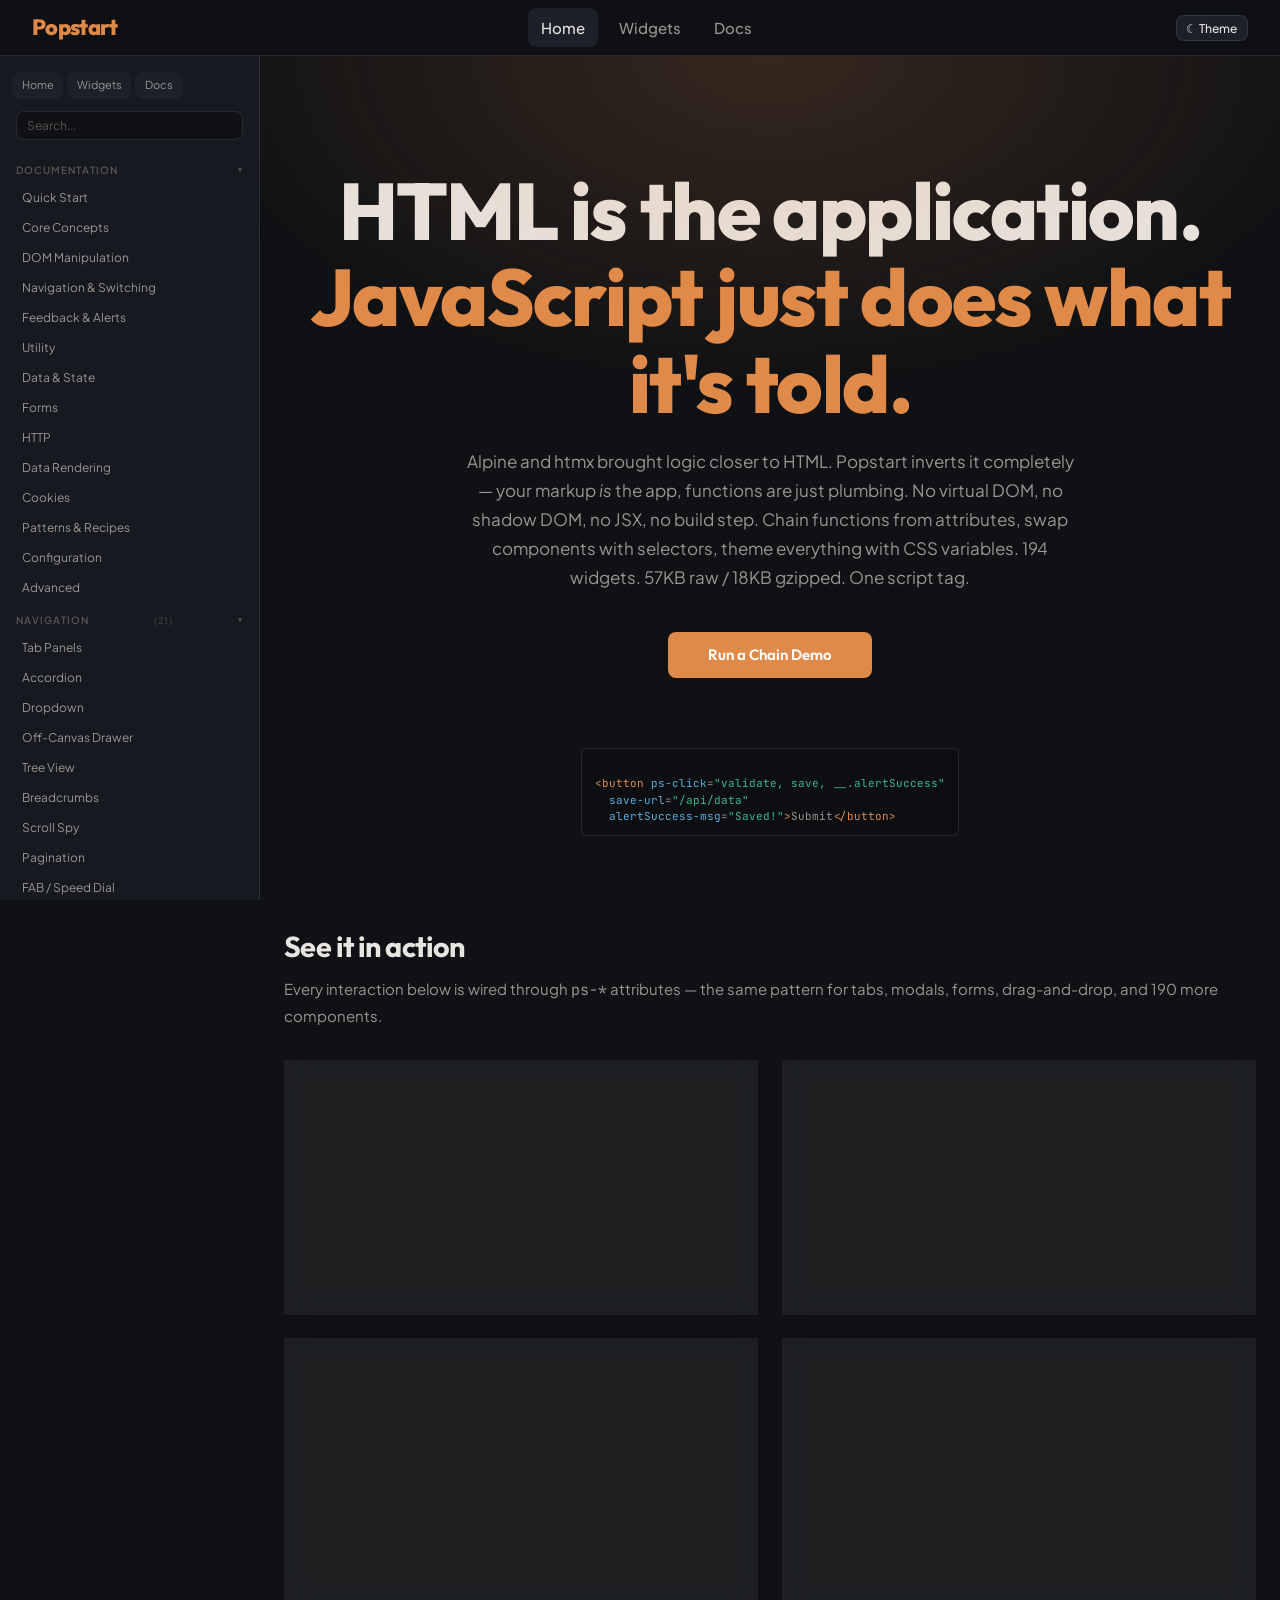
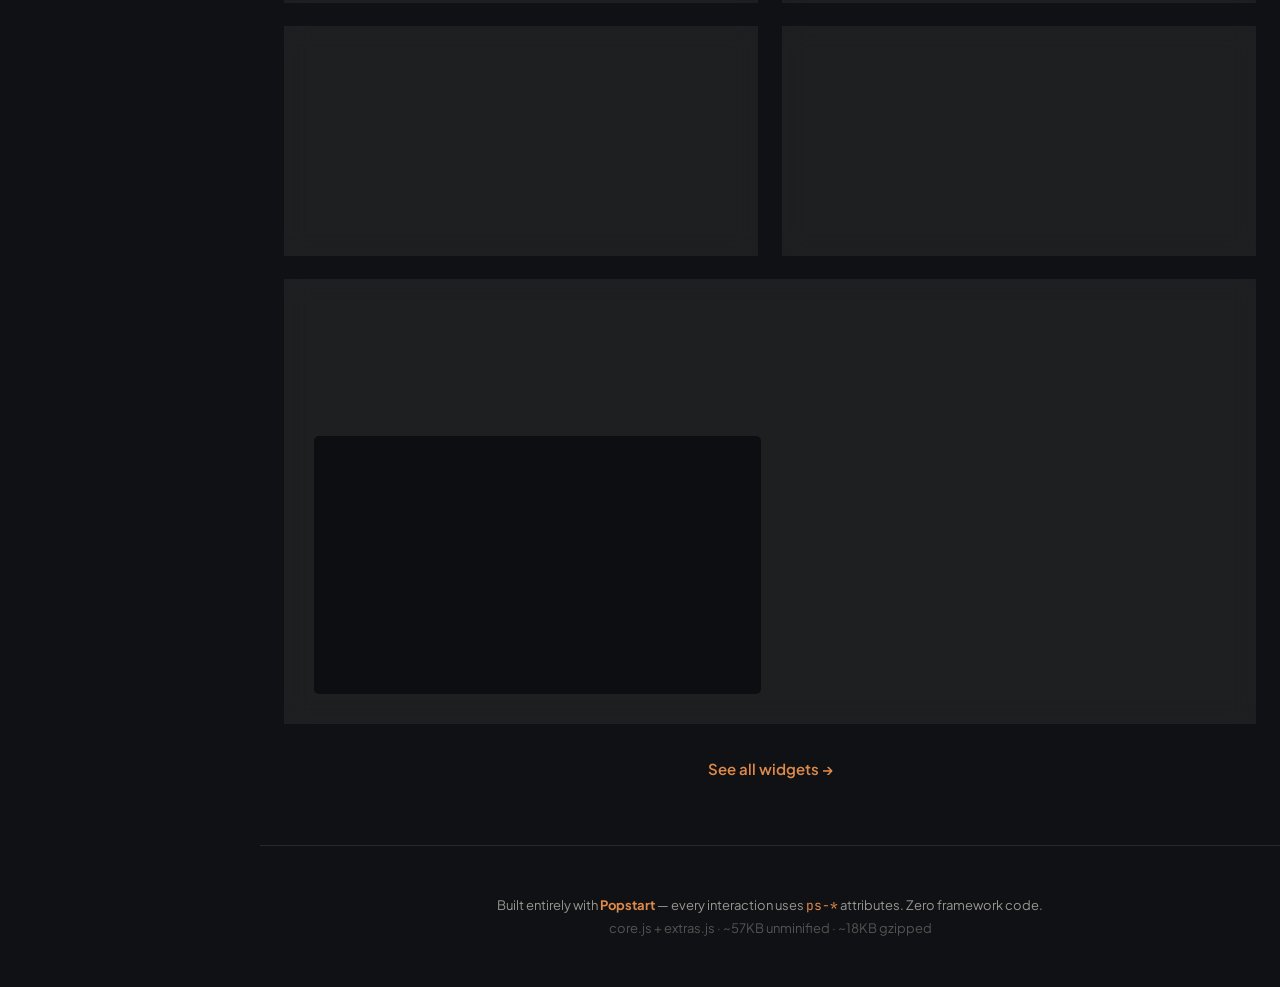
==== index.html @ c5efe559 "initial" ====
<!DOCTYPE html>
<html lang="en" data-theme="darkglass">
<head>
<meta charset="utf-8">
<meta name="viewport" content="width=device-width,initial-scale=1">
<title>Popstart — HTML-Driven Interactivity</title>
<script>(function(){var t=localStorage.getItem('ps-theme');if(t)document.documentElement.setAttribute('data-theme',t)})()</script>
<link rel="preconnect" href="https://fonts.googleapis.com">
<link href="https://fonts.googleapis.com/css2?family=Outfit:wght@400;500;600;700;800&family=Plus+Jakarta+Sans:wght@400;500;600&family=JetBrains+Mono:wght@400;500&display=swap" rel="stylesheet">
<style>
/* ═══ THEMES ═══ */
/* Design tokens: all widget CSS keys off these variables.
   Override the theme block to re-skin everything. */
:root, [data-theme="darkglass"] {
  /* Surface palette – Dark Glass (default) */
  --bg: #0f1114; --bg2: #161920; --bg3: #1c2028;
  --fg: #e8e4df; --fg2: #9a9590; --fg3: #5a5550;
  --accent: #e08a4a; --accent2: #f0a060; --accent-glow: #e08a4a30;
  --card: rgba(255,255,255,0.06); --card-border: rgba(255,255,255,0.10); --card-hover: rgba(255,255,255,0.09);
  --code-bg: #0c0e12;
  /* Semantic status */
  --success: #3cb88a; --error: #e8465a; --warning: #e8b84a; --info: #5aaddd;
  /* Contrast text (white-on-color buttons, badges, overlays) */
  --contrast: #fff;
  /* Overlays */
  --overlay: rgba(0,0,0,0.5); --overlay-heavy: rgba(0,0,0,0.75);
  --glass: rgba(15,17,20,0.8);
  /* Elevation */
  --shadow: 0 4px 24px rgba(0,0,0,0.3);
  --shadow-lg: 0 20px 60px rgba(0,0,0,0.4);
  /* Shape */
  --radius: 8px; --radius-sm: 6px; --radius-xs: 4px; --radius-pill: 20px;
  /* Typography scale */
  --fs: 15px; --fs-sm: 13px; --fs-xs: 12px; --fs-2xs: 11px; --fs-3xs: 10px;
  /* Spacing (base unit 0.25rem = 4px) */
  --sp-1: 0.25rem; --sp-2: 0.5rem; --sp-3: 0.75rem; --sp-4: 1rem; --sp-5: 1.25rem; --sp-6: 1.5rem; --sp-8: 2rem;
  /* Motion */
  --ease: cubic-bezier(0.4,0,0.2,1); --speed: 0.2s; --speed-fast: 0.15s;
}
[data-theme="lightglass"] {
  --bg: #f0f2f5; --bg2: #e8eaef; --bg3: #dfe1e6;
  --fg: #1a1a2e; --fg2: #6b6580; --fg3: #a098b0;
  --accent: #c06020; --accent2: #d47838; --accent-glow: #c0602020;
  --card: rgba(255,255,255,0.6); --card-border: rgba(0,0,0,0.08); --card-hover: rgba(255,255,255,0.75);
  --code-bg: #e4e6eb; --glass: rgba(240,242,245,0.85);
  --contrast: #fff;
  --success: #1a8a5a; --error: #c43048; --warning: #a06010; --info: #2878b8;
  --overlay: rgba(0,0,0,0.35); --overlay-heavy: rgba(0,0,0,0.6);
  --shadow: 0 4px 24px rgba(0,0,0,0.08);
  --shadow-lg: 0 20px 60px rgba(0,0,0,0.12);
}
[data-theme="midnight"] {
  --bg: #080a1a; --bg2: #0e1028; --bg3: #161a38;
  --fg: #c8d0f0; --fg2: #6670a0; --fg3: #3a4070;
  --accent: #6e8eff; --accent2: #90a8ff; --accent-glow: #6e8eff30;
  --card: #10132aee; --card-border: #1e2248; --card-hover: #161a38;
  --code-bg: #0a0d20; --glass: rgba(8,10,26,0.85);
  --contrast: #fff;
  --success: #4ac8a0; --error: #f06878; --warning: #e8c060; --info: #6eaaff;
  --overlay: rgba(0,0,0,0.5); --overlay-heavy: rgba(0,0,0,0.8);
  --shadow: 0 4px 24px rgba(0,0,0,0.4);
  --shadow-lg: 0 20px 60px rgba(0,0,0,0.5);
}
/* ═══ BASE ═══ */
*,*::before,*::after{box-sizing:border-box;margin:0}
html{scroll-behavior:smooth;scrollbar-color:var(--accent) var(--bg2);overflow-x:clip}
body{
  font-family:'Plus Jakarta Sans',system-ui,sans-serif;
  font-size:var(--fs); line-height:1.7;
  color:var(--fg); background:var(--bg);
  min-height:100vh;overflow-x:clip;
  -webkit-font-smoothing:antialiased;
}
::selection{background:var(--accent);color:var(--contrast)}
a{color:var(--accent);text-decoration:none}
a:hover{color:var(--accent2)}
h1,h2,h3,h4{font-family:'Outfit',system-ui,sans-serif;font-weight:700;letter-spacing:-0.02em;color:var(--fg)}
code,.snippet,pre{font-family:'JetBrains Mono',monospace}
.hidden{display:none!important}
.page{display:none} .page.active{display:block}

/* ═══ NAV ═══ */
nav{
  position:sticky;top:0;z-index:100;
  background:var(--glass); backdrop-filter:blur(20px) saturate(1.5);
  border-bottom:1px solid var(--card-border);
  padding:0 2rem; display:flex; align-items:center; gap:var(--sp-2);
  height:3.5rem; font-size:var(--fs);
}
nav .logo{font-family:'Outfit',sans-serif;font-size:22px;font-weight:800;letter-spacing:-0.03em;color:var(--accent);margin-right:auto}
nav a{color:var(--fg2);padding:0.4rem 0.8rem;border-radius:var(--radius);transition:all var(--speed);font-weight:500}
nav a:hover,nav a.active{color:var(--fg);background:var(--bg3)}
.nav-menu-btn{background:none;border:none;color:var(--fg2);font-size:20px;cursor:pointer;padding:0 var(--sp-2);transition:color var(--speed)}
.nav-menu-btn:hover{color:var(--accent)}
.nav-right{margin-left:auto;display:flex;gap:var(--sp-1)}

/* ═══ HERO ═══ */
.hero{text-align:center;padding:7rem 2rem 5rem;position:relative;overflow:hidden}
.hero::before{content:'';position:absolute;inset:0;background:radial-gradient(ellipse 60% 40% at 50% 0%,var(--accent-glow),transparent);pointer-events:none}
.hero h1{font-size:clamp(2.5rem,7vw,5rem);line-height:1.08;margin-bottom:var(--sp-5);font-weight:800}
.hero h1 span{color:var(--accent)}
.hero p{font-size:17px;color:var(--fg2);max-width:620px;margin:0 auto 2.5rem;line-height:1.7}
.hero-btn{
  display:inline-block;padding:0.85rem 2.5rem;
  background:var(--accent);color:var(--contrast);font-family:'Outfit',sans-serif;
  font-size:var(--fs);font-weight:600;border:none;border-radius:var(--radius);
  cursor:pointer;transition:all var(--speed);
}
.hero-btn:hover{transform:translateY(-2px);box-shadow:0 8px 30px var(--accent-glow)}
.hero-btn:active{transform:translateY(0)}
#chain-output{margin-top:1.5rem;font-size:var(--fs);color:var(--accent2);min-height:1.5em;font-family:'JetBrains Mono',monospace}

/* ═══ SECTIONS ═══ */
.section{max-width:1200px;margin:0 auto;padding:0 1.5rem 4rem}
.section-title{font-size:1.8rem;margin-bottom:0.3rem}
.section-sub{font-size:var(--fs);color:var(--fg2);margin-bottom:2rem}
.cat-nav{display:flex;gap:var(--sp-2);flex-wrap:wrap;margin-bottom:2rem}
.cat-nav a{font-size:var(--fs-sm);padding:0.35rem 0.9rem;border-radius:var(--radius-pill);border:1px solid var(--card-border);color:var(--fg2);font-weight:500;transition:all var(--speed)}
.cat-nav a:hover,.cat-nav a.active{border-color:var(--accent);color:var(--accent);background:var(--accent-glow)}

/* ═══ GRID ═══ */
.grid{display:grid;grid-template-columns:repeat(auto-fit,minmax(340px,1fr));gap:var(--sp-6)}

/* ═══ CARDS ═══ */
.card{
  background:var(--card);border:1px solid var(--card-border);border-radius:var(--radius);
  padding:1.75rem;transition:border-color var(--speed),box-shadow var(--speed);position:relative;overflow:hidden;
  backdrop-filter:blur(12px);-webkit-backdrop-filter:blur(12px);
}
/* Cards that need overflow:visible for dropdowns/popovers/menus */
.card[data-widget="dropdown"],.card[data-widget="popover"],
.card[data-widget="splitbtn"],.card[data-widget="fab"],
.card[data-widget="sharemenu"],.card[data-widget="popconfirm"],
.card[data-widget="contextmenu"],.card[data-widget="notification"],
.card[data-widget="tooltip"],.card[data-widget="megamenu"],
.card[data-widget="confetti"],
.card[data-widget="autocomplete"],.card[data-widget="datepicker"],
.card[data-widget="selectmenu"],.card[data-widget="avatars"],
.card[data-widget="mentioninput"],.card[data-widget="navbar"],
.card[data-widget="hovercards"],.card[data-widget="pulsebtn"],
.card[data-widget="notif"],.card[data-widget="sandbox"]{overflow:visible;z-index:2}
/* Elevate card z-index when it has an active dropdown/popover/menu open */
.card:has(.dropdown-menu:not(.hidden)),
.card:has(.popover:not(.hidden)),
.card:has(.megamenu-panel:not(.hidden)),
.card:has(.share-dropdown:not(.hidden)),
.card:has(.split-dropdown:not(.hidden)),
.card:has(.notif-panel:not(.hidden)),
.card:has(.selectmenu-options:not(.hidden)),
.card:has(.mi-dropdown.show),
.card:has(.ac-results:not(:empty)),
.card:has(.ctx-menu:not(.hidden)),
.card:has(.open),
.card:has(.pc-pop:not(.hidden)){z-index:10}
.card:hover{border-color:color-mix(in srgb,var(--accent) 40%,transparent);background:var(--card-hover);box-shadow:var(--shadow)}
.card h3{font-size:1.3rem;margin-bottom:0.3rem}
.card .sub{font-size:var(--fs-xs);color:var(--fg2);margin-bottom:var(--sp-5);font-weight:500;line-height:1.5}
.card-wide{grid-column:1/-1}

/* Sub-category dividers */
.subcat{grid-column:1/-1;display:flex;align-items:center;gap:var(--sp-4);padding:0.5rem 0 0;margin-top:0.5rem}
.subcat-label{font-size:var(--fs-2xs);font-weight:700;text-transform:uppercase;letter-spacing:0.12em;color:var(--fg3);white-space:nowrap}
.subcat::after{content:'';flex:1;height:1px;background:var(--card-border)}
.cat-count{font-size:var(--fs-3xs);color:var(--fg3);font-weight:400;margin-left:2px}

/* ═══ SNIPPETS ═══ */
.snippet{
  background:var(--code-bg);border:1px solid var(--card-border);border-radius:var(--radius-sm);
  padding:0.6rem 0.8rem;font-size:var(--fs-2xs);line-height:1.5;color:var(--fg2);
  margin-top:var(--sp-4);overflow-x:auto;white-space:pre;max-width:100%;box-sizing:border-box;
}
.snippet .t{color:var(--accent)} .snippet .a{color:var(--info)} .snippet .v{color:var(--success)}
.zero-js{display:inline-block;font-size:var(--fs-3xs);font-weight:600;color:var(--success);border:1px solid var(--success);border-radius:10px;padding:1px 8px;margin-left:6px;vertical-align:middle}

/* ═══ BUTTONS ═══ */
.btn{
  display:inline-flex;align-items:center;gap:0.4rem;
  padding:0.45rem 1rem;background:var(--bg3);color:var(--fg);
  border:1px solid var(--card-border);border-radius:var(--radius);
  font-family:'Plus Jakarta Sans',sans-serif;font-size:var(--fs-sm);font-weight:500;
  cursor:pointer;transition:all var(--speed);
}
.btn:hover{border-color:var(--accent);color:var(--accent)}
.btn:active{transform:scale(0.97)}
.btn.accent{background:var(--accent);color:var(--contrast);border-color:var(--accent)}
.btn.accent:hover{background:var(--accent2)}
.btn.sm{padding:0.3rem 0.6rem;font-size:var(--fs-xs)}
.btn.success{border-color:var(--success);color:var(--success)}
.btn.error{border-color:var(--error);color:var(--error)}
.btn.warning{border-color:var(--warning);color:var(--warning)}
.btn.info{border-color:var(--info);color:var(--info)}
.btn:disabled,.btn.loading{opacity:0.5;pointer-events:none}
.btn.loading::after{content:'';width:12px;height:12px;border:2px solid;border-top-color:transparent;border-radius:50%;animation:spin .6s linear infinite;margin-left:4px}

/* ═══ INPUTS ═══ */
input[type=text],input[type=email],input[type=number],input[type=password],input[type=url],textarea,select{
  width:100%;padding:0.55rem 0.85rem;background:var(--code-bg);color:var(--fg);
  border:1px solid var(--card-border);border-radius:var(--radius);
  font-family:'Plus Jakarta Sans',sans-serif;font-size:var(--fs);outline:none;transition:border-color var(--speed);
}
input[type=text]:focus,input[type=email]:focus,input[type=number]:focus,input[type=password]:focus,input[type=url]:focus,textarea:focus,select:focus{border-color:var(--accent);box-shadow:0 0 0 2px var(--accent-glow)}
input::placeholder,textarea::placeholder{color:var(--fg3)}

/* ═══ COMPONENT STYLES ═══ */

/* @widget: counter */
.counter-display{font-family:'Outfit',sans-serif;font-size:4rem;text-align:center;color:var(--accent);line-height:1;padding:1rem 0;font-weight:800;transition:transform .15s}
.counter-display.bump{transform:scale(1.15)}
.counter-btns{display:flex;gap:var(--sp-2);justify-content:center}
/* @end: counter */

/* @widget: todo */
.todo-list{list-style:none;padding:0;margin:0.75rem 0}
.todo-list li{display:flex;align-items:center;gap:0.6rem;padding:0.5rem 0;border-bottom:1px solid var(--card-border);animation:slideIn .25s var(--ease)}
.todo-list li:last-child{border-bottom:none}
.todo-list .del-btn{margin-left:auto;background:none;border:none;color:var(--fg2);cursor:pointer;font-size:16px;opacity:0.4;transition:all var(--speed)}
.todo-list .del-btn:hover{opacity:1;color:var(--error)}
/* @end: todo */

/* @widget: tabs */
.tab-bar{display:flex;gap:0;border-bottom:1px solid var(--card-border);margin-bottom:var(--sp-4)}
.tab-bar .btn{border:none;border-radius:0;border-bottom:2px solid transparent;padding:0.5rem 1rem;font-size:var(--fs-sm);color:var(--fg2);background:transparent}
.tab-bar .btn.active{color:var(--accent);border-bottom-color:var(--accent)}
.tab-panel{animation:fadeIn .3s}
/* @end: tabs */

/* @widget: accordion */
.acc-item{border-bottom:1px solid var(--card-border)}
.acc-trigger{display:flex;justify-content:space-between;align-items:center;padding:0.75rem 0;cursor:pointer;color:var(--fg);font-size:var(--fs);font-weight:500;background:none;border:none;width:100%;font-family:'Plus Jakarta Sans',sans-serif;text-align:left;transition:color var(--speed)}
.acc-trigger:hover{color:var(--accent)}
.acc-trigger .chv{transition:transform var(--speed);font-size:var(--fs-2xs);color:var(--fg2)}
.acc-trigger.open .chv{transform:rotate(180deg)}
.acc-body{padding:0 0 0.75rem;font-size:var(--fs-sm);color:var(--fg2);line-height:1.7}
/* @end: accordion */

/* @widget: h-api */
.api-out{background:var(--code-bg);border:1px solid var(--card-border);border-radius:var(--radius-sm);padding:0.75rem;margin-top:var(--sp-3);font-size:var(--fs-xs);color:var(--success);min-height:3rem;white-space:pre-wrap;word-break:break-word;font-family:'JetBrains Mono',monospace}
/* @end: h-api */

/* Theme buttons */
.theme-btns{display:flex;gap:var(--sp-2);flex-wrap:wrap}
.theme-btns .btn{position:relative;padding-left:1.8rem}
.theme-btns .btn::before{content:'';position:absolute;left:0.6rem;top:50%;transform:translateY(-50%);width:10px;height:10px;border-radius:50%}
.theme-btns .btn[data-t="darkglass"]::before{background:rgba(255,255,255,0.08);border:1px solid rgba(255,255,255,0.15);backdrop-filter:blur(4px)}
.theme-btns .btn[data-t="lightglass"]::before{background:rgba(255,255,255,0.6);border:1px solid rgba(0,0,0,0.1)}
.theme-btns .btn[data-t="midnight"]::before{background:#1e2248}

/* @widget: formval */
.form-result{margin-top:var(--sp-3);padding:0.75rem;background:var(--code-bg);border:1px solid var(--card-border);border-radius:var(--radius-sm);font-size:var(--fs-xs);color:var(--accent2);white-space:pre-wrap;font-family:'JetBrains Mono',monospace}
.form-grid{display:grid;grid-template-columns:1fr 1fr;gap:var(--sp-2)}
.form-grid label{font-size:var(--fs-xs);color:var(--fg2);display:block;margin-bottom:2px}
/* @end: formval */

/* @widget: condvis */
.cond-panel{padding:1rem;background:var(--accent-glow);border:1px solid var(--accent);border-radius:var(--radius);margin-top:var(--sp-3);font-size:var(--fs);color:var(--accent2)}
/* @end: condvis */

/* @widget: dropdown */
.dropdown{position:relative;display:inline-block}
.dropdown-menu{position:absolute;top:100%;left:0;z-index:10;min-width:180px;margin-top:4px;background:var(--bg2);border:1px solid var(--card-border);border-radius:var(--radius);box-shadow:var(--shadow);padding:0.25rem 0;animation:fadeIn .15s}
.dropdown-menu a{display:block;padding:0.45rem 0.9rem;font-size:var(--fs-sm);color:var(--fg);transition:background var(--speed-fast)}
.dropdown-menu a:hover{background:var(--accent-glow);color:var(--accent)}
/* @end: dropdown */

/* @widget: modal */
.modal-bg{position:fixed;inset:0;z-index:200;background:var(--overlay);backdrop-filter:blur(4px);display:flex;align-items:center;justify-content:center;animation:fadeIn .2s}
.modal-box{background:var(--card);border:1px solid var(--card-border);border-radius:var(--radius);padding:var(--sp-8);max-width:420px;width:90%;box-shadow:var(--shadow-lg);animation:modalIn .25s var(--ease)}
.modal-box h3{margin-bottom:var(--sp-3)}
.modal-box p{font-size:var(--fs);color:var(--fg2);margin-bottom:var(--sp-5);line-height:1.7}
/* @end: modal */

/* @widget: drawer */
.drawer-bg{position:fixed;inset:0;z-index:200;background:var(--overlay);animation:fadeIn .2s}
.drawer{position:fixed;top:0;left:0;bottom:0;width:300px;background:var(--bg2);border-right:1px solid var(--card-border);padding:var(--sp-6);z-index:201;animation:slideRight .25s var(--ease);overflow-y:auto}
.drawer h3{margin-bottom:var(--sp-4)}
.drawer a{display:block;padding:0.5rem 0;color:var(--fg2);font-size:var(--fs);border-bottom:1px solid var(--card-border);transition:color var(--speed)}
.drawer a:hover{color:var(--accent)}
/* @end: drawer */

/* @widget: popover */
.popover{position:absolute;top:calc(100% + 8px);left:50%;transform:translateX(-50%);z-index:10;background:var(--bg2);border:1px solid var(--card-border);border-radius:var(--radius);padding:1rem;box-shadow:var(--shadow);min-width:220px;font-size:var(--fs-sm);color:var(--fg2);animation:fadeIn .15s}
.popover::before{content:'';position:absolute;top:-6px;left:50%;transform:translateX(-50%) rotate(45deg);width:10px;height:10px;background:var(--bg2);border-left:1px solid var(--card-border);border-top:1px solid var(--card-border)}
/* @end: popover */

/* @widget: toggleswitch */
.toggle-track{width:48px;height:26px;border-radius:13px;background:var(--card-border);cursor:pointer;position:relative;transition:background var(--speed);display:inline-block;vertical-align:middle}
.toggle-track::after{content:'';position:absolute;top:3px;left:3px;width:20px;height:20px;border-radius:50%;background:var(--contrast);transition:transform var(--speed)}
.toggle-track.on{background:var(--accent)}
.toggle-track.on::after{transform:translateX(22px)}
/* @end: toggleswitch */

/* @widget: radiocards */
.radio-cards{display:flex;gap:var(--sp-2);flex-wrap:wrap}
.radio-card{padding:0.75rem 1rem;border:2px solid var(--card-border);border-radius:var(--radius);cursor:pointer;font-size:var(--fs-sm);font-weight:500;transition:all var(--speed);text-align:center;min-width:80px}
.radio-card:hover{border-color:var(--fg3)}
.radio-card.selected{border-color:var(--accent);color:var(--accent);background:var(--accent-glow)}
/* @end: radiocards */

/* @widget: range */
input[type=range]{width:100%;accent-color:var(--accent);background:transparent;border:none;padding:0}
/* @end: range */

/* @widget: stars */
.stars{display:flex;gap:2px;font-size:24px;cursor:pointer}
.star{color:var(--card-border);cursor:pointer;font-size:1.5rem;transition:color 0.2s}
.star.filled{color:#f5a623}
.stars span{color:var(--card-border);transition:color var(--speed-fast)}
.stars span.lit{color:var(--warning)}
/* @end: stars */

/* @widget: pwstrength */
.strength-track{height:4px;background:var(--card-border);border-radius:2px;margin-top:0.5rem;overflow:hidden}
.strength-bar{height:100%;border-radius:2px;width:0%;transition:all .3s}
/* @end: pwstrength */

/* @widget: badges */
.badge{display:inline-flex;align-items:center;gap:0.3rem;padding:0.2rem 0.65rem;border-radius:var(--radius-pill);font-size:var(--fs-xs);font-weight:500;border:1px solid}
.badge.accent{color:var(--accent);border-color:var(--accent);background:var(--accent-glow)}
.badge.success{color:var(--success);border-color:var(--success)}
.badge.error{color:var(--error);border-color:var(--error)}
.badge .x{cursor:pointer;font-size:var(--fs);opacity:0.6;transition:opacity var(--speed)}
.badge .x:hover{opacity:1}
/* @end: badges */

/* @widget: treeview */
.tree{list-style:none;padding:0}
.tree ul{list-style:none;padding-left:1.25rem;margin:0}
.tree li{padding:0.25rem 0}
.tree .node{cursor:pointer;color:var(--fg);font-size:var(--fs-sm);display:flex;align-items:center;gap:0.4rem;transition:color var(--speed)}
.tree .node:hover{color:var(--accent)}
.tree .arrow{font-size:var(--fs-3xs);transition:transform var(--speed);color:var(--fg2)}
.tree .arrow.open{transform:rotate(90deg)}
/* @end: treeview */

/* @widget: skeleton */
.skeleton{background:linear-gradient(90deg,var(--card-border) 25%,var(--bg3) 50%,var(--card-border) 75%);background-size:200% 100%;animation:shimmer 1.5s infinite;border-radius:4px}
.skeleton.text{height:14px;margin-bottom:8px}
.skeleton.text:last-child{width:60%}
.skeleton.avatar{width:40px;height:40px;border-radius:50%}
.skeleton.title{height:20px;width:40%;margin-bottom:12px}
/* @end: skeleton */

/* @widget: banner */
.banner{padding:0.75rem 1.5rem;background:var(--accent-glow);border:1px solid var(--accent);border-radius:var(--radius);display:flex;align-items:center;gap:var(--sp-4);font-size:var(--fs);color:var(--accent2);margin-bottom:1.5rem}
.banner .dismiss{margin-left:auto;background:none;border:none;color:var(--accent);cursor:pointer;font-size:18px;opacity:0.7;transition:opacity var(--speed)}
.banner .dismiss:hover{opacity:1}
/* @end: banner */

/* @widget: carousel */
.carousel{overflow:hidden;border-radius:var(--radius);position:relative}
.carousel-track{display:flex;transition:transform .4s var(--ease)}
.carousel-slide{min-width:100%;padding:var(--sp-8);text-align:center;font-size:var(--fs)}
.carousel-slide:nth-child(1){background:linear-gradient(135deg,#1a2a1a,#0a1a0a);color:var(--success)}
.carousel-slide:nth-child(2){background:linear-gradient(135deg,#2a1a1a,#1a0a0a);color:var(--error)}
.carousel-slide:nth-child(3){background:linear-gradient(135deg,#1a1a2a,#0a0a1a);color:var(--info)}
.carousel-arrow{position:absolute;top:50%;transform:translateY(-50%);width:32px;height:32px;border-radius:50%;border:1px solid var(--card-border);background:var(--overlay);color:var(--contrast);font-size:16px;line-height:1;cursor:pointer;display:flex;align-items:center;justify-content:center;transition:all var(--speed);z-index:2;backdrop-filter:blur(4px)}
.carousel-arrow:hover{background:var(--accent);border-color:var(--accent)}
.carousel-prev{left:10px}.carousel-next{right:10px}
.carousel-fs-btn{position:absolute;bottom:8px;right:8px;width:28px;height:28px;border-radius:50%;border:1px solid var(--card-border);background:var(--overlay);color:var(--contrast);font-size:13px;line-height:1;cursor:pointer;display:flex;align-items:center;justify-content:center;opacity:0.5;transition:all var(--speed);backdrop-filter:blur(4px)}
.carousel-fs-btn:hover{opacity:1;background:var(--accent);border-color:var(--accent)}
.carousel-nav{display:flex;justify-content:center;gap:var(--sp-2);margin-top:var(--sp-3)}
/* @end: carousel */

/* @widget: progress */
.progress-track{height:8px;background:var(--code-bg);border-radius:var(--radius-xs);overflow:hidden;margin:0.75rem 0}
.progress-bar{height:100%;background:linear-gradient(90deg,var(--accent),var(--accent2));border-radius:var(--radius-xs);width:0%;transition:width .4s var(--ease)}
/* @end: progress */

/* @widget: countdown */
.countdown{font-family:'Outfit',sans-serif;font-size:2rem;font-weight:700;text-align:center;color:var(--accent);letter-spacing:0.05em}
/* @end: countdown */

/* @widget: search */
.filter-list{list-style:none;padding:0;margin:0.75rem 0}
.filter-list li{padding:0.4rem 0;border-bottom:1px solid var(--card-border);font-size:var(--fs);transition:opacity var(--speed)}
.filter-list li:last-child{border-bottom:none}
.filter-list li.filter-hide{display:none}
/* @end: search */

/* @widget: clipboard */
.copy-area{display:flex;align-items:center;gap:var(--sp-2)}
.copy-area input{flex:1}
.copied{color:var(--success)!important;border-color:var(--success)!important}
/* @end: clipboard */

/* @widget: domplay */
#dom-list{list-style:none;padding:0;margin:0.75rem 0;counter-reset:dom}
#dom-list li{padding:0.35rem 0.6rem;border:1px solid var(--card-border);border-radius:var(--radius-sm);margin-bottom:4px;font-size:var(--fs-sm);animation:slideIn .2s var(--ease);display:flex;align-items:center;gap:var(--sp-2)}
#dom-list li::before{counter-increment:dom;content:counter(dom);font-size:var(--fs-3xs);color:var(--fg2);background:var(--code-bg);padding:1px 6px;border-radius:3px}
.dom-btns{display:flex;flex-wrap:wrap;gap:0.4rem;margin-bottom:0.5rem}
/* @end: domplay */

/* @widget: stepper */
.stepper-track{display:flex;align-items:center;gap:0;margin-bottom:var(--sp-5);position:relative}
.step-dot{width:32px;height:32px;border-radius:50%;border:2px solid var(--card-border);background:var(--bg2);display:flex;align-items:center;justify-content:center;font-size:var(--fs-xs);font-weight:600;color:var(--fg3);cursor:pointer;transition:all var(--speed);position:relative;z-index:1;flex-shrink:0}
.step-dot.active{border-color:var(--accent);background:var(--accent);color:var(--contrast)}
.step-dot.done{border-color:var(--success);background:var(--success);color:var(--contrast)}
.step-line{flex:1;height:2px;background:var(--card-border);transition:background .25s}
.step-line.done{background:var(--success)}
.step-panel{font-size:var(--fs-sm);color:var(--fg2);line-height:1.7;animation:fadeIn .3s}
.step-nav{display:flex;gap:var(--sp-2);margin-top:var(--sp-4)}
/* @end: stepper */

/* @widget: tooltip */
.tooltip-wrap{position:relative;display:inline-block}
.tooltip-bubble{position:absolute;bottom:calc(100% + 8px);left:50%;transform:translateX(-50%);background:var(--fg);color:var(--bg);padding:0.35rem 0.7rem;border-radius:var(--radius-sm);font-size:var(--fs-xs);white-space:nowrap;pointer-events:none;animation:tooltipIn .15s;z-index:10}
@keyframes tooltipIn{from{opacity:0;transform:translateX(-50%) translateY(4px)}to{opacity:1;transform:translateX(-50%) translateY(0)}}
.tooltip-bubble::after{content:'';position:absolute;top:100%;left:50%;transform:translateX(-50%);border:5px solid transparent;border-top-color:var(--fg)}
/* @end: tooltip */

/* @widget: lightbox */
.lightbox-bg{position:fixed;inset:0;z-index:200;background:var(--overlay-heavy);backdrop-filter:blur(8px);display:flex;align-items:center;justify-content:center;animation:fadeIn .2s}
.lightbox-inner{max-width:90vw;max-height:85vh;position:relative;animation:modalIn .3s var(--ease)}
.lightbox-inner img{max-width:100%;max-height:85vh;border-radius:var(--radius);box-shadow:var(--shadow-lg)}
.lightbox-close{position:absolute;top:-12px;right:-12px;width:32px;height:32px;border-radius:50%;background:var(--accent);color:var(--contrast);border:none;font-size:16px;cursor:pointer;display:flex;align-items:center;justify-content:center}
.thumb-grid{display:grid;grid-template-columns:repeat(3,1fr);gap:var(--sp-2)}
.thumb-grid .thumb{aspect-ratio:4/3;border-radius:var(--radius-sm);cursor:pointer;transition:all var(--speed);border:2px solid transparent;display:flex;align-items:center;justify-content:center;font-size:var(--fs-xs);font-weight:600;color:var(--fg2)}
.thumb-grid .thumb:hover{border-color:var(--accent);transform:scale(1.03)}
/* @end: lightbox */

/* @widget: notif */
.notif-wrap{position:relative;display:inline-flex}
.notif-badge{position:absolute;top:-6px;right:-6px;min-width:18px;height:18px;border-radius:9px;background:var(--error);color:var(--contrast);font-size:var(--fs-3xs);font-weight:700;display:flex;align-items:center;justify-content:center;padding:0 4px;transition:all var(--speed);animation:pulse .4s var(--ease)}
.notif-badge.hidden{display:none!important}
/* @end: notif */

/* @widget: toasts */
.toast-zone{position:fixed;bottom:1.5rem;right:1.5rem;z-index:300;display:flex;flex-direction:column;gap:var(--sp-2);pointer-events:none}
.toast{padding:0.65rem 1.1rem;background:var(--card);border:1px solid var(--card-border);border-radius:var(--radius);box-shadow:var(--shadow);font-size:var(--fs-sm);color:var(--fg);pointer-events:auto;animation:toastIn .3s var(--ease);max-width:320px;transition:opacity .4s,transform .4s}
.toast.success{border-color:var(--success);color:var(--success)}
.toast.error{border-color:var(--error);color:var(--error)}
.toast.info{border-color:var(--info);color:var(--info)}
.toast.fade-out{opacity:0;transform:translateX(40px)}
@keyframes toastIn{from{opacity:0;transform:translateX(40px)}to{opacity:1;transform:none}}
/* @end: toasts */

/* @widget: autocomplete */
.ac-results{position:absolute;top:100%;left:0;right:0;z-index:10;background:var(--bg2);border:1px solid var(--card-border);border-radius:0 0 var(--radius) var(--radius);box-shadow:var(--shadow);max-height:200px;overflow-y:auto;margin-top:-1px}
.ac-item{padding:0.5rem 0.85rem;font-size:var(--fs-sm);cursor:pointer;transition:background var(--speed-fast);display:flex;align-items:center;gap:var(--sp-2)}
.ac-item:hover,.ac-item.focused{background:var(--accent-glow);color:var(--accent)}
.ac-item .ac-cat{font-size:var(--fs-3xs);color:var(--fg3);margin-left:auto;text-transform:uppercase;letter-spacing:0.05em}
/* @end: autocomplete */

/* @widget: datepicker */
.datepicker{background:var(--card);border:1px solid var(--card-border);border-radius:var(--radius);padding:0.75rem;width:280px;max-width:100%;box-shadow:var(--shadow)}
.datepicker-header{display:flex;align-items:center;justify-content:space-between;margin-bottom:0.5rem}
.datepicker-header span{font-size:var(--fs);font-weight:600}
.datepicker-header button{background:none;border:none;color:var(--fg2);cursor:pointer;font-size:16px;padding:0.25rem 0.5rem;border-radius:var(--radius-xs);transition:all var(--speed-fast)}
.datepicker-header button:hover{color:var(--accent);background:var(--accent-glow)}
.datepicker-grid{display:grid;grid-template-columns:repeat(7,1fr);gap:2px;text-align:center}
.datepicker-grid .day-label{font-size:var(--fs-3xs);color:var(--fg3);padding:0.25rem;font-weight:600;text-transform:uppercase}
.datepicker-grid .day{font-size:var(--fs-sm);padding:0.35rem;border-radius:var(--radius-xs);cursor:pointer;transition:all var(--speed-fast);border:none;background:none;color:var(--fg2)}
.datepicker-grid .day:hover{background:var(--accent-glow);color:var(--accent)}
.datepicker-grid .day.today{border:1px solid var(--accent);color:var(--accent)}
.datepicker-grid .day.selected{background:var(--accent);color:var(--contrast)}
.datepicker-grid .day.muted{color:var(--fg3);opacity:0.4}
/* @end: datepicker */

/* @widget: breadcrumbs */
.breadcrumbs{display:flex;align-items:center;gap:var(--sp-3);font-size:var(--fs-sm);flex-wrap:nowrap;overflow-x:auto;scrollbar-width:none;-webkit-overflow-scrolling:touch;padding-bottom:2px}
.breadcrumbs::-webkit-scrollbar{display:none}
.breadcrumbs a{color:var(--fg2);transition:color var(--speed);white-space:nowrap;flex-shrink:0}
.breadcrumbs a:hover{color:var(--accent)}
.breadcrumbs a.active{color:var(--accent);font-weight:600}
.breadcrumbs .sep{color:var(--fg3);font-size:var(--fs-3xs);white-space:nowrap;flex-shrink:0}
.bc-panel{font-size:var(--fs-sm);color:var(--fg2);line-height:1.7;padding:var(--sp-3);margin-top:var(--sp-3);background:var(--code-bg);border-radius:var(--radius-sm);border:1px solid var(--card-border);animation:fadeIn var(--speed) var(--ease)}
/* @end: breadcrumbs */

/* @widget: avatars */
.avatar-group{display:flex}
.avatar{width:36px;height:36px;border-radius:50%;display:flex;align-items:center;justify-content:center;font-size:var(--fs-sm);font-weight:600;color:var(--contrast);border:2px solid var(--bg);margin-left:-8px;transition:transform var(--speed);cursor:pointer;position:relative}
.avatar:first-child{margin-left:0}
.avatar:hover{transform:translateY(-2px);z-index:1}
.avatar.more{background:var(--bg3);color:var(--fg2);font-size:var(--fs-xs)}
.avatar[data-name]::after{content:attr(data-name);position:absolute;bottom:calc(100% + 8px);left:50%;transform:translateX(-50%) scale(0.8);background:var(--fg);color:var(--bg);padding:0.25rem 0.6rem;border-radius:var(--radius-sm);font-size:var(--fs-3xs);font-weight:500;white-space:nowrap;pointer-events:none;opacity:0;transition:opacity var(--speed),transform var(--speed);z-index:10}
.avatar[data-name]:hover::after{opacity:1;transform:translateX(-50%) scale(1)}
/* @end: avatars */

/* @widget: taginput */
.tag-input-wrap{display:flex;flex-wrap:wrap;gap:var(--sp-1);padding:var(--sp-2);background:var(--code-bg);border:1px solid var(--card-border);border-radius:var(--radius);min-height:40px;align-items:center;cursor:text;transition:border-color var(--speed)}
.tag-input-wrap:focus-within{border-color:var(--accent)}
.tag{display:inline-flex;align-items:center;gap:var(--sp-1);padding:2px 8px;background:var(--accent-glow);color:var(--accent);border-radius:var(--radius-xs);font-size:var(--fs-xs);font-weight:500;animation:fadeIn .2s}
.tag .tag-x{cursor:pointer;font-size:var(--fs);opacity:0.6;transition:opacity var(--speed-fast);line-height:1}
.tag .tag-x:hover{opacity:1}
.tag-input{border:none;background:none;outline:none;color:var(--fg);font-family:inherit;font-size:var(--fs-sm);flex:1;min-width:80px;padding:2px 0}
/* @end: taginput */

/* @widget: timeline */
.timeline{position:relative;padding-left:1.5rem}
.timeline::before{content:'';position:absolute;left:0;top:0;bottom:0;width:2px;background:var(--card-border)}
.timeline-item{position:relative;padding-bottom:1.25rem}
.timeline-item:last-child{padding-bottom:0}
.timeline-item::before{content:'';position:absolute;left:-1.5rem;top:6px;width:12px;height:12px;border-radius:50%;background:var(--card-border);border:2px solid var(--bg);z-index:1;transition:background var(--speed);margin-left:-5px}
.timeline-item.active::before{background:var(--accent)}
.timeline-item.success::before{background:var(--success)}
.timeline-item .tl-time{font-size:var(--fs-xs);color:var(--fg3);margin-bottom:2px}
.timeline-item .tl-text{font-size:var(--fs-sm);color:var(--fg2);line-height:1.5}
.timeline-item .tl-text strong{color:var(--fg)}
/* @end: timeline */

/* Animations */
.shake{animation:shake .5s var(--ease)}
.flash{animation:flash .6s}
.pulse{animation:pulse .8s var(--ease)}
.glow{box-shadow:0 0 20px var(--accent-glow);border-color:var(--accent)!important}
@keyframes spin{to{transform:rotate(360deg)}}
@keyframes slideIn{from{opacity:0;transform:translateX(-12px)}to{opacity:1;transform:none}}
@keyframes fadeIn{from{opacity:0;transform:translateY(4px)}to{opacity:1;transform:none}}
@keyframes modalIn{from{opacity:0;transform:translateY(-20px) scale(0.95)}to{opacity:1;transform:none}}
@keyframes slideRight{from{transform:translateX(-100%)}to{transform:none}}
@keyframes shake{0%,100%{transform:translateX(0)}20%{transform:translateX(-8px)}40%{transform:translateX(8px)}60%{transform:translateX(-4px)}80%{transform:translateX(4px)}}
@keyframes flash{0%,50%{opacity:1;background:var(--accent)}25%,75%{opacity:0.4;background:transparent}100%{opacity:1;background:transparent}}
@keyframes pulse{0%{box-shadow:0 0 0 0 var(--accent)}70%{box-shadow:0 0 0 12px transparent}100%{box-shadow:none}}
@keyframes shimmer{0%{background-position:200% 0}100%{background-position:-200% 0}}

/* Scroll to top */
.scroll-top{position:fixed;bottom:2rem;right:2rem;width:42px;height:42px;border-radius:50%;background:var(--accent);color:var(--contrast);border:none;font-size:18px;cursor:pointer;box-shadow:var(--shadow);transition:all var(--speed);z-index:50;display:flex;align-items:center;justify-content:center}
.scroll-top:hover{transform:translateY(-2px)}

/* Docs */
.docs{max-width:800px;margin:0 auto;padding:3rem 1.5rem}
.docs h1{font-size:2.4rem;margin-bottom:0.5rem}
.docs h2{font-size:1.6rem;margin-top:2.5rem;margin-bottom:var(--sp-3);padding-bottom:0.5rem;border-bottom:1px solid var(--card-border)}
.docs h3{font-size:1.15rem;margin-top:1.5rem;margin-bottom:0.5rem}
.docs p{color:var(--fg2);margin-bottom:var(--sp-4);line-height:1.8}
.docs code{background:var(--code-bg);padding:0.15rem 0.4rem;border-radius:var(--radius-xs);font-size:var(--fs-sm);color:var(--accent)}
.docs pre{background:var(--code-bg);border:1px solid var(--card-border);border-radius:var(--radius);padding:1rem;overflow-x:auto;margin:1rem 0;font-size:var(--fs-sm);line-height:1.6}
.docs pre code{background:none;padding:0}
.docs table{width:100%;border-collapse:collapse;margin:1rem 0;font-size:var(--fs-sm)}
.docs th{text-align:left;padding:0.5rem;border-bottom:2px solid var(--card-border);font-weight:600}
.docs td{padding:0.5rem;border-bottom:1px solid var(--card-border);color:var(--fg2)}
.docs td code{font-size:var(--fs-xs)}
.docs ul,.docs ol{color:var(--fg2);padding-left:1.5rem;margin-bottom:var(--sp-4)}
.docs li{margin-bottom:0.25rem;line-height:1.7}

/* @widget: storage */
.storage-saved{display:inline-block;padding:2px 8px;background:var(--success);color:var(--contrast);border-radius:3px;font-size:var(--fs-3xs);text-transform:uppercase;letter-spacing:0.1em;animation:fadeIn .3s}
/* @end: storage */

/* Demo/Code view toggle */
.card-head{display:flex;justify-content:space-between;align-items:flex-start;gap:var(--sp-4);margin-bottom:var(--sp-5)}
.card-head>div:first-child{flex:1}
.card-head h3{margin-bottom:0.3rem}
.card-head .sub{margin-bottom:0}
.view-toggle{display:flex;gap:2px;background:var(--code-bg);border-radius:var(--radius-sm);padding:2px;flex-shrink:0}
.vt{padding:0.25rem 0.6rem;font-size:var(--fs-2xs);font-weight:600;border:none;background:transparent;color:var(--fg3);cursor:pointer;border-radius:var(--radius-xs);font-family:'JetBrains Mono',monospace;transition:all var(--speed-fast)}
.vt.active{background:var(--bg3);color:var(--fg)}
.vt:hover:not(.active){color:var(--fg2)}
.src-block{margin-bottom:var(--sp-3)}
.src-block:last-child{margin-bottom:0}
.src-label{font-size:var(--fs-3xs);font-weight:600;text-transform:uppercase;letter-spacing:0.1em;color:var(--fg2);margin-bottom:0.25rem;font-family:'JetBrains Mono',monospace}
.src-block pre{margin:0;font-size:var(--fs-xs);line-height:1.6}
.src-block code{color:var(--fg2)}
.src-note{font-size:var(--fs-xs);color:var(--success);font-style:italic;padding:0.5rem 0}

/* Footer */
footer{text-align:center;padding:3rem 2rem;color:var(--fg2);font-size:var(--fs-sm);border-top:1px solid var(--card-border)}
footer strong{color:var(--accent)}

/* ═══ RESPONSIVE ═══ */
@media(max-width:600px){
  nav{padding:0 1rem;gap:var(--sp-1);font-size:var(--fs-xs)}
  nav a{padding:0.3rem 0.5rem}
  .hero{padding:4rem 1.5rem 3rem}
  .grid{grid-template-columns:1fr;padding:0}
  .card-wide{grid-column:auto}
  .form-grid{grid-template-columns:1fr}
  .drawer{width:85%}
}

/* @widget: scrollspy */
.scrollspy-layout{display:flex;gap:0;height:260px;border:1px solid var(--card-border);border-radius:var(--radius-sm);overflow:hidden}
.scrollspy-nav{display:flex;flex-direction:column;gap:var(--sp-1);min-width:110px;border-right:2px solid var(--card-border);background:var(--card);padding:var(--sp-2);flex-shrink:0;align-self:stretch}
.scrollspy-nav .spy-link{padding:var(--sp-2) var(--sp-3);font-size:var(--fs-sm);color:var(--fg2);border-radius:var(--radius-sm);cursor:pointer;border:none;background:transparent;text-align:left;font-family:'Plus Jakarta Sans',sans-serif;font-weight:500;transition:all var(--speed);position:relative;white-space:nowrap}
.scrollspy-nav .spy-link::before{content:'';position:absolute;right:calc(var(--sp-3) * -1);top:0;bottom:0;width:2px;background:transparent;transition:background var(--speed)}
.scrollspy-nav .spy-link:hover{color:var(--fg)}
.scrollspy-nav .spy-link.active{color:var(--accent);background:var(--accent-glow)}
.scrollspy-nav .spy-link.active::before{background:var(--accent)}
.scrollspy-content{flex:1;overflow-y:auto;scroll-behavior:smooth;padding:var(--sp-3) var(--sp-4);scrollbar-width:thin;scrollbar-color:var(--accent) transparent}
.scrollspy-content::-webkit-scrollbar{width:4px}
.scrollspy-content::-webkit-scrollbar-thumb{background:var(--accent);border-radius:2px}
.scrollspy-section{font-size:var(--fs-sm);color:var(--fg2);line-height:1.7;padding-bottom:var(--sp-4);margin-bottom:var(--sp-4);border-bottom:1px solid var(--card-border)}
.scrollspy-section:last-child{border-bottom:none;min-height:180px}
/* @end: scrollspy */

/* @widget: pagination */
.pagination{display:flex;align-items:center;gap:var(--sp-1);justify-content:center;margin-bottom:var(--sp-4)}
.pagination .page-btn{min-width:36px;height:36px;display:inline-flex;align-items:center;justify-content:center;padding:0 var(--sp-2);font-size:var(--fs-sm);font-weight:500;color:var(--fg2);background:transparent;border:1px solid var(--card-border);border-radius:var(--radius-sm);cursor:pointer;font-family:'Plus Jakarta Sans',sans-serif;transition:all var(--speed)}
.pagination .page-btn:hover{border-color:var(--fg3);color:var(--fg)}
.pagination .page-btn.active{background:var(--accent);color:var(--contrast);border-color:var(--accent)}
.pagination .page-btn:disabled{opacity:0.4;pointer-events:none}
.page-content{font-size:var(--fs-sm);color:var(--fg2);padding:var(--sp-4);background:var(--code-bg);border-radius:var(--radius-sm);border:1px solid var(--card-border);text-align:center;min-height:60px;display:flex;align-items:center;justify-content:center;animation:fadeIn var(--speed) var(--ease)}
/* @end: pagination */

/* @widget: megamenu */
.megamenu-wrap{position:relative}
.megamenu-panel{position:absolute;top:100%;left:0;right:0;z-index:10;margin-top:var(--sp-1);background:var(--bg2);border:1px solid var(--card-border);border-radius:var(--radius);box-shadow:var(--shadow-lg);padding:var(--sp-5);display:grid;grid-template-columns:repeat(3,1fr);gap:var(--sp-5);animation:fadeIn var(--speed-fast) var(--ease);min-width:100%}
.megamenu-col h4{font-size:var(--fs-sm);color:var(--accent);margin-bottom:var(--sp-3);font-weight:600;text-transform:uppercase;letter-spacing:0.05em}
.megamenu-col a{display:block;padding:var(--sp-1) 0;font-size:var(--fs-sm);color:var(--fg2);transition:color var(--speed-fast)}
.megamenu-col a:hover{color:var(--accent)}
/* @end: megamenu */

/* @widget: contextmenu */
.ctx-area{min-height:140px;background:var(--code-bg);border:1px dashed var(--card-border);border-radius:var(--radius);display:flex;align-items:center;justify-content:center;font-size:var(--fs-sm);color:var(--fg3);position:relative;user-select:none;cursor:default}
.ctx-menu{position:absolute;z-index:10;min-width:160px;background:var(--bg2);border:1px solid var(--card-border);border-radius:var(--radius-sm);box-shadow:var(--shadow);padding:var(--sp-1) 0;animation:fadeIn var(--speed-fast) var(--ease)}
.ctx-menu a{display:flex;align-items:center;gap:var(--sp-2);padding:var(--sp-2) var(--sp-3);font-size:var(--fs-sm);color:var(--fg);transition:background var(--speed-fast)}
.ctx-menu a:hover{background:var(--accent-glow);color:var(--accent)}
.ctx-menu .ctx-sep{height:1px;background:var(--card-border);margin:var(--sp-1) 0}
.ctx-menu .ctx-icon{width:16px;text-align:center;font-size:var(--fs-xs);color:var(--fg3)}
.ctx-menu .ctx-danger{color:var(--error)}
.ctx-menu .ctx-danger:hover{background:var(--error);color:var(--contrast)}
/* @end: contextmenu */

/* @widget: bottomsheet */
.bottomsheet-bg{position:fixed;inset:0;z-index:200;background:var(--overlay);animation:fadeIn var(--speed) var(--ease)}
.bottomsheet{position:fixed;bottom:0;left:0;right:0;z-index:201;background:var(--bg2);border-top:1px solid var(--card-border);border-radius:var(--radius) var(--radius) 0 0;padding:var(--sp-5) var(--sp-6) var(--sp-8);animation:sheetUp var(--speed) var(--ease);max-height:70vh;overflow-y:auto}
.bottomsheet-handle{width:40px;height:4px;background:var(--fg3);border-radius:var(--radius-pill);margin:0 auto var(--sp-5)}
.bottomsheet h3{margin-bottom:var(--sp-3);font-size:1.1rem}
.bottomsheet-actions{display:flex;flex-direction:column;gap:var(--sp-1);margin-top:var(--sp-3)}
.bottomsheet-actions a{display:flex;align-items:center;gap:var(--sp-3);padding:var(--sp-3) var(--sp-2);font-size:var(--fs);color:var(--fg);border-bottom:1px solid var(--card-border);transition:color var(--speed)}
.bottomsheet-actions a:last-child{border-bottom:none}
.bottomsheet-actions a:hover{color:var(--accent)}
.bottomsheet-actions .sheet-icon{font-size:1.1rem;width:24px;text-align:center}
@keyframes sheetUp{from{transform:translateY(100%)}to{transform:translateY(0)}}
/* @end: bottomsheet */

/* @widget: inlineedit */
.inline-edit-display{
  padding:var(--sp-3) var(--sp-4);background:var(--code-bg);border:1px solid var(--card-border);
  border-radius:var(--radius);font-size:var(--fs);color:var(--fg);cursor:pointer;
  transition:border-color var(--speed),background var(--speed);min-height:2.5rem;
  display:flex;align-items:center;gap:var(--sp-2)
}
.inline-edit-display:hover{border-color:var(--accent);background:var(--bg3)}
.inline-edit-display .edit-icon{font-size:var(--fs-xs);color:var(--fg3);margin-left:auto;transition:color var(--speed)}
.inline-edit-display:hover .edit-icon{color:var(--accent)}
.inline-edit-input{
  width:100%;padding:var(--sp-3) var(--sp-4);background:var(--code-bg);color:var(--fg);
  border:2px solid var(--accent);border-radius:var(--radius);
  font-family:'Plus Jakarta Sans',sans-serif;font-size:var(--fs);outline:none
}
.inline-edit-hint{font-size:var(--fs-xs);color:var(--fg3);margin-top:var(--sp-2)}
/* @end: inlineedit */

/* @widget: multiselect */
.ms-options{display:flex;flex-wrap:wrap;gap:var(--sp-2)}
.ms-chip{
  padding:var(--sp-2) var(--sp-4);border:1px solid var(--card-border);border-radius:var(--radius-pill);
  font-size:var(--fs-sm);font-weight:500;color:var(--fg2);background:var(--bg3);
  cursor:pointer;transition:all var(--speed);user-select:none
}
.ms-chip:hover{border-color:var(--fg3);color:var(--fg)}
.ms-chip.selected{border-color:var(--accent);color:var(--accent);background:var(--accent-glow)}
.ms-label{font-size:var(--fs-xs);color:var(--fg3);margin-top:var(--sp-3)}
/* @end: multiselect */

/* @widget: pininput */
.pin-wrap{display:flex;gap:var(--sp-2);justify-content:center}
.pin-box{
  width:48px;height:56px;text-align:center;font-size:1.4rem;font-weight:600;
  font-family:'JetBrains Mono',monospace;background:var(--code-bg);color:var(--fg);
  border:2px solid var(--card-border);border-radius:var(--radius);outline:none;
  transition:border-color var(--speed),box-shadow var(--speed)
}
.pin-box:focus{border-color:var(--accent);box-shadow:0 0 0 3px var(--accent-glow)}
.pin-box.filled{border-color:var(--success)}
.pin-status{text-align:center;margin-top:var(--sp-3);font-size:var(--fs-sm);color:var(--fg3);min-height:1.4em}
/* @end: pininput */

/* @widget: quantity */
.qty-wrap{display:flex;align-items:center;gap:0;justify-content:center}
.qty-btn{
  width:44px;height:44px;display:flex;align-items:center;justify-content:center;
  background:var(--bg3);border:1px solid var(--card-border);color:var(--fg);
  font-size:1.2rem;font-weight:600;cursor:pointer;transition:all var(--speed)
}
.qty-btn:first-child{border-radius:var(--radius) 0 0 var(--radius)}
.qty-btn:last-child{border-radius:0 var(--radius) var(--radius) 0}
.qty-btn:hover{background:var(--accent);color:var(--contrast);border-color:var(--accent)}
.qty-btn:active{transform:scale(0.95)}
.qty-value{
  width:64px;height:44px;display:flex;align-items:center;justify-content:center;
  background:var(--code-bg);border-top:1px solid var(--card-border);border-bottom:1px solid var(--card-border);
  font-family:'Outfit',sans-serif;font-size:1.3rem;font-weight:700;color:var(--fg)
}
.qty-label{text-align:center;margin-top:var(--sp-2);font-size:var(--fs-xs);color:var(--fg3)}
/* @end: quantity */

/* @widget: datatable */
.dt-table{width:100%;border-collapse:collapse;font-size:var(--fs-sm)}
.dt-table th{
  text-align:left;padding:var(--sp-3) var(--sp-4);border-bottom:2px solid var(--card-border);
  font-weight:600;color:var(--fg);font-size:var(--fs-xs);text-transform:uppercase;
  letter-spacing:0.05em;cursor:pointer;transition:color var(--speed);user-select:none
}
.dt-table th:hover{color:var(--accent)}
.dt-table th .sort-icon{font-size:var(--fs-3xs);color:var(--fg3);margin-left:var(--sp-1)}
.dt-table th.sorted .sort-icon{color:var(--accent)}
.dt-table td{
  padding:var(--sp-3) var(--sp-4);border-bottom:1px solid var(--card-border);color:var(--fg2);
  transition:background var(--speed-fast)
}
.dt-table tr:hover td{background:var(--bg3)}
.dt-status{
  display:inline-block;padding:2px 8px;border-radius:var(--radius-pill);
  font-size:var(--fs-3xs);font-weight:600;text-transform:uppercase;letter-spacing:0.05em
}
.dt-status.active{color:var(--success);background:rgba(60,184,138,0.12);border:1px solid rgba(60,184,138,0.25)}
.dt-status.away{color:var(--warning);background:rgba(232,184,74,0.12);border:1px solid rgba(232,184,74,0.25)}
.dt-status.offline{color:var(--fg3);background:var(--bg3);border:1px solid var(--card-border)}
/* @end: datatable */

/* @widget: statcards */
.stat-row{display:grid;grid-template-columns:repeat(3,1fr);gap:var(--sp-3)}
.stat-card{
  padding:var(--sp-5);background:var(--code-bg);border:1px solid var(--card-border);
  border-radius:var(--radius);text-align:center;transition:border-color var(--speed),transform var(--speed)
}
.stat-card:hover{border-color:color-mix(in srgb,var(--accent) 40%,transparent);transform:translateY(-2px)}
.stat-number{
  font-family:'Outfit',sans-serif;font-size:1.8rem;font-weight:800;
  color:var(--fg);line-height:1;margin-bottom:var(--sp-1)
}
.stat-number.accent{color:var(--accent)}
.stat-number.success{color:var(--success)}
.stat-number.info{color:var(--info)}
.stat-label{font-size:var(--fs-xs);color:var(--fg3);text-transform:uppercase;letter-spacing:0.06em;font-weight:500}
.stat-delta{font-size:var(--fs-3xs);margin-top:var(--sp-1);font-weight:600}
.stat-delta.up{color:var(--success)}
.stat-delta.down{color:var(--error)}
@media(max-width:600px){
  .stat-row{grid-template-columns:1fr}
  .pin-box{width:40px;height:48px;font-size:1.1rem}
}
/* @end: statcards */

/* @widget: scrollbtns */
.scroll-btns-demo{display:flex;gap:var(--sp-2);flex-wrap:wrap}
.scroll-btn{display:inline-flex;align-items:center;justify-content:center;gap:var(--sp-2);padding:var(--sp-3) var(--sp-5);background:var(--bg3);color:var(--fg);border:1px solid var(--card-border);border-radius:var(--radius);font-size:var(--fs-sm);font-weight:500;cursor:pointer;transition:all var(--speed)}
.scroll-btn:hover{border-color:var(--accent);color:var(--accent);background:var(--accent-glow)}
.scroll-btn:active{transform:scale(0.97)}
.scroll-btn .arrow{font-size:1.1em}
/* @end: scrollbtns */

/* @widget: confirmdlg */
.confirm-bg{position:fixed;inset:0;z-index:200;background:var(--overlay);backdrop-filter:blur(4px);display:flex;align-items:center;justify-content:center;animation:fadeIn .2s}
.confirm-box{background:var(--card);border:1px solid var(--card-border);border-radius:var(--radius);padding:var(--sp-8);max-width:380px;width:90%;box-shadow:var(--shadow-lg);text-align:center;animation:modalIn .25s var(--ease)}
.confirm-box .confirm-icon{font-size:2.5rem;margin-bottom:var(--sp-3);line-height:1}
.confirm-box h4{font-size:1.15rem;margin-bottom:var(--sp-2)}
.confirm-box p{font-size:var(--fs-sm);color:var(--fg2);margin-bottom:var(--sp-5);line-height:1.7}
.confirm-actions{display:flex;gap:var(--sp-2);justify-content:center}
/* @end: confirmdlg */

/* @widget: loadoverlay */
.load-overlay-wrap{position:relative;min-height:160px;border:1px solid var(--card-border);border-radius:var(--radius);background:var(--code-bg);overflow:hidden}
.load-overlay-content{padding:var(--sp-5);font-size:var(--fs-sm);color:var(--fg2);line-height:1.7}
.load-overlay{position:absolute;inset:0;background:var(--overlay);backdrop-filter:blur(4px);display:flex;flex-direction:column;align-items:center;justify-content:center;gap:var(--sp-3);z-index:10;animation:fadeIn .2s}
.load-spinner{width:36px;height:36px;border:3px solid var(--card-border);border-top-color:var(--accent);border-radius:50%;animation:spin .7s linear infinite}
.load-overlay-text{font-size:var(--fs-sm);color:var(--fg2);font-weight:500}
@keyframes spin{to{transform:rotate(360deg)}}
/* @end: loadoverlay */

/* @widget: emptystate */
.empty-state-box{text-align:center;padding:var(--sp-8) var(--sp-4);border:1px dashed var(--card-border);border-radius:var(--radius);background:var(--code-bg)}
.empty-state-icon{font-size:3rem;margin-bottom:var(--sp-3);opacity:0.6;line-height:1}
.empty-state-box h4{font-size:1rem;color:var(--fg);margin-bottom:var(--sp-2)}
.empty-state-box p{font-size:var(--fs-sm);color:var(--fg3);margin-bottom:var(--sp-5);max-width:280px;margin-left:auto;margin-right:auto;line-height:1.6}
.empty-state-content{padding:var(--sp-5);border:1px solid var(--card-border);border-radius:var(--radius);background:var(--code-bg)}
.empty-state-content p{font-size:var(--fs-sm);color:var(--fg2);line-height:1.7}
/* @end: emptystate */

/* @widget: kbshortcuts */
.kb-list{display:flex;flex-direction:column;gap:var(--sp-3)}
.kb-row{display:flex;align-items:center;justify-content:space-between;padding:var(--sp-2) 0;border-bottom:1px solid var(--card-border)}
.kb-row:last-child{border-bottom:none}
.kb-action{font-size:var(--fs-sm);color:var(--fg2)}
.kb-keys{display:flex;gap:var(--sp-1);align-items:center}
.kbd{display:inline-flex;align-items:center;justify-content:center;min-width:28px;padding:var(--sp-1) var(--sp-2);background:var(--bg3);border:1px solid var(--card-border);border-bottom-width:2px;border-radius:var(--radius-xs);font-family:'JetBrains Mono',monospace;font-size:var(--fs-2xs);font-weight:500;color:var(--fg);line-height:1;box-shadow:0 1px 0 var(--card-border)}
.kb-plus{font-size:var(--fs-xs);color:var(--fg3);font-weight:500}
/* @end: kbshortcuts */

/* @widget: resptable */
.resp-table-wrap{overflow-x:auto;border:1px solid var(--card-border);border-radius:var(--radius)}
.resp-table{width:100%;border-collapse:collapse;font-size:var(--fs-sm)}
.resp-table thead{background:var(--bg3)}
.resp-table th{padding:var(--sp-3) var(--sp-4);text-align:left;font-weight:600;color:var(--fg);font-size:var(--fs-xs);text-transform:uppercase;letter-spacing:0.05em;border-bottom:1px solid var(--card-border)}
.resp-table td{padding:var(--sp-3) var(--sp-4);color:var(--fg2);border-bottom:1px solid var(--card-border)}
.resp-table tbody tr:last-child td{border-bottom:none}
.resp-table tbody tr:hover{background:var(--accent-glow)}
.resp-table .status-badge{display:inline-block;padding:2px 8px;border-radius:var(--radius-pill);font-size:var(--fs-3xs);font-weight:600;text-transform:uppercase;letter-spacing:0.04em}
.resp-table .status-badge.active{color:var(--success);background:color-mix(in srgb,var(--success) 15%,transparent)}
.resp-table .status-badge.pending{color:var(--warning);background:color-mix(in srgb,var(--warning) 15%,transparent)}
.resp-table .status-badge.inactive{color:var(--error);background:color-mix(in srgb,var(--error) 15%,transparent)}
@media(max-width:600px){
  .resp-table thead{display:none}
  .resp-table,.resp-table tbody,.resp-table tr,.resp-table td{display:block;width:100%}
  .resp-table tr{padding:var(--sp-3) 0;border-bottom:1px solid var(--card-border)}
  .resp-table tbody tr:last-child{border-bottom:none}
  .resp-table td{padding:var(--sp-1) var(--sp-4);border-bottom:none;display:flex;justify-content:space-between;align-items:center}
  .resp-table td::before{content:attr(data-label);font-weight:600;color:var(--fg);font-size:var(--fs-xs);text-transform:uppercase;letter-spacing:0.05em;margin-right:var(--sp-4)}
}
/* @end: resptable */

/* @widget: cardflip */
.flip-container{perspective:600px;width:100%;height:180px;cursor:pointer}
.flip-inner{position:relative;width:100%;height:100%;transition:transform var(--speed) var(--ease);transform-style:preserve-3d}
.flip-container.flipped .flip-inner{transform:rotateY(180deg)}
.flip-front,.flip-back{position:absolute;inset:0;backface-visibility:hidden;border-radius:var(--radius);display:flex;flex-direction:column;align-items:center;justify-content:center;padding:var(--sp-6)}
.flip-front{background:var(--bg3);border:1px solid var(--card-border);color:var(--fg)}
.flip-front .flip-icon{font-size:2.5rem;margin-bottom:var(--sp-3)}
.flip-front span:last-child{font-size:var(--fs-sm);color:var(--fg2)}
.flip-back{background:var(--accent);color:var(--contrast);transform:rotateY(180deg)}
.flip-back .flip-title{font-size:1.1rem;font-weight:700;margin-bottom:var(--sp-2)}
.flip-back .flip-text{font-size:var(--fs-sm);text-align:center;line-height:1.6;opacity:0.9}
/* @end: cardflip */

/* @widget: glass */
.glass-stage{position:relative;border-radius:var(--radius);overflow:hidden;min-height:220px;background:linear-gradient(135deg,var(--accent),var(--info),var(--success));padding:var(--sp-6);display:flex;gap:var(--sp-4);align-items:center;justify-content:center;flex-wrap:wrap}
.glass-card{backdrop-filter:blur(12px);background:rgba(255,255,255,0.12);border:1px solid rgba(255,255,255,0.2);border-radius:var(--radius);padding:var(--sp-5);width:140px;text-align:center;color:var(--contrast);box-shadow:var(--shadow)}
.glass-card .glass-emoji{font-size:1.8rem;margin-bottom:var(--sp-2);display:block}
.glass-card .glass-label{font-size:var(--fs-sm);font-weight:600;display:block;margin-bottom:var(--sp-1)}
.glass-card .glass-sub{font-size:var(--fs-xs);opacity:0.8;display:block}
/* @end: glass */

/* @widget: masonry */
.masonry-grid{column-count:3;column-gap:var(--sp-4)}
.masonry-item{break-inside:avoid;background:var(--bg3);border:1px solid var(--card-border);border-radius:var(--radius-sm);padding:var(--sp-4);margin-bottom:var(--sp-4);font-size:var(--fs-sm);color:var(--fg2);line-height:1.6}
.masonry-item .masonry-tag{display:inline-block;font-size:var(--fs-3xs);font-weight:600;color:var(--accent);border:1px solid var(--accent);border-radius:var(--radius-pill);padding:1px var(--sp-2);margin-bottom:var(--sp-2)}
/* @end: masonry */

/* @widget: marquee */
.marquee-track{overflow:hidden;background:var(--bg3);border:1px solid var(--card-border);border-radius:var(--radius-sm);padding:var(--sp-3) 0;position:relative}
.marquee-track::before,.marquee-track::after{content:'';position:absolute;top:0;bottom:0;width:40px;z-index:1;pointer-events:none}
.marquee-track::before{left:0;background:linear-gradient(to right,var(--bg3),transparent)}
.marquee-track::after{right:0;background:linear-gradient(to left,var(--bg3),transparent)}
.marquee-content{display:flex;gap:var(--sp-8);white-space:nowrap;animation:marquee 18s linear infinite;width:max-content}
.marquee-content span{font-size:var(--fs-sm);color:var(--fg2);font-weight:500;display:inline-flex;align-items:center;gap:var(--sp-2)}
.marquee-content .mq-dot{width:6px;height:6px;border-radius:50%;background:var(--accent);flex-shrink:0}
@keyframes marquee{0%{transform:translateX(0)}100%{transform:translateX(-50%)}}
/* @end: marquee */

/* @widget: ribbons */
.ribbon-grid{display:flex;gap:var(--sp-4);flex-wrap:wrap}
.ribbon-card{position:relative;background:var(--bg3);border:1px solid var(--card-border);border-radius:var(--radius);padding:var(--sp-6) var(--sp-5) var(--sp-5);flex:1;min-width:120px;overflow:hidden;text-align:center}
.ribbon-card .ribbon-title{font-size:var(--fs);font-weight:600;color:var(--fg);margin-bottom:var(--sp-1)}
.ribbon-card .ribbon-sub{font-size:var(--fs-xs);color:var(--fg2)}
.ribbon{position:absolute;top:14px;right:-32px;width:120px;padding:var(--sp-1) 0;font-size:var(--fs-3xs);font-weight:700;color:var(--contrast);text-align:center;transform:rotate(45deg);text-transform:uppercase;letter-spacing:0.08em}
.ribbon.ribbon-accent{background:var(--accent)}
.ribbon.ribbon-success{background:var(--success)}
.ribbon.ribbon-error{background:var(--error)}
/* @end: ribbons */

/* @widget: hovercards */
.hovercard-grid{display:flex;gap:var(--sp-4);flex-wrap:wrap}
.hovercard{flex:1;min-width:160px;background:var(--bg3);border:1px solid var(--card-border);border-radius:var(--radius);padding:var(--sp-5);text-align:center;transition:all var(--speed) var(--ease)}
.hovercard .hc-icon{font-size:1.6rem;margin-bottom:var(--sp-2);display:block}
.hovercard .hc-label{font-size:var(--fs-sm);font-weight:600;color:var(--fg);display:block;margin-bottom:var(--sp-1)}
.hovercard .hc-sub{font-size:var(--fs-xs);color:var(--fg2);display:block}
.hovercard-lift:hover{transform:translateY(-6px);box-shadow:var(--shadow-lg)}
.hovercard-glow:hover{border-color:var(--accent);box-shadow:0 0 20px var(--accent-glow),0 0 40px var(--accent-glow)}
.hovercard-tilt:hover{transform:perspective(500px) rotateY(-15deg) rotateX(10deg);box-shadow:var(--shadow-lg)}
/* @end: hovercards */

/* @widget: gradtext */
.gradtext-row{display:flex;flex-direction:column;gap:var(--sp-5);align-items:center}
.gradtext{font-size:2rem;font-weight:800;line-height:1.2;letter-spacing:-0.02em;-webkit-background-clip:text;background-clip:text;-webkit-text-fill-color:transparent}
.gradtext-accent{background-image:linear-gradient(135deg,var(--accent),var(--accent2))}
.gradtext-rainbow{background-image:linear-gradient(90deg,var(--error),var(--warning),var(--success),var(--info),var(--accent))}
.gradtext-shift{background-image:linear-gradient(90deg,var(--accent),var(--info),var(--success),var(--accent));background-size:200% 100%;animation:gradshift 4s linear infinite}
@keyframes gradshift{0%{background-position:0% 50%}100%{background-position:200% 50%}}
/* @end: gradtext */

/* ═══ WIDGET BATCH B STYLES ═══ */

/* @widget: segmented */
.seg-group{display:flex;gap:0;background:var(--code-bg);border-radius:var(--radius);padding:3px;border:1px solid var(--card-border)}
.seg-btn{flex:1;padding:var(--sp-2) var(--sp-4);font-size:var(--fs-sm);font-weight:600;border:none;background:transparent;color:var(--fg3);cursor:pointer;border-radius:var(--radius-xs);font-family:'Plus Jakarta Sans',sans-serif;transition:all var(--speed);text-align:center}
.seg-btn.active{background:var(--bg3);color:var(--fg);box-shadow:var(--shadow)}
.seg-btn:hover:not(.active){color:var(--fg2)}
.seg-panel{font-size:var(--fs-sm);color:var(--fg2);line-height:1.7;padding:var(--sp-4) var(--sp-2);animation:fadeIn var(--speed) var(--ease)}
/* @end: segmented */

/* @widget: fab */
.fab-container{position:relative;height:200px;background:var(--code-bg);border-radius:var(--radius);border:1px solid var(--card-border);overflow:visible}
.fab-main{position:absolute;bottom:var(--sp-4);right:var(--sp-4);width:48px;height:48px;border-radius:50%;background:var(--accent);color:var(--contrast);border:none;font-size:24px;cursor:pointer;display:flex;align-items:center;justify-content:center;box-shadow:var(--shadow);transition:transform var(--speed) var(--ease);z-index:2}
.fab-main:hover{background:var(--accent2)}
.fab-menu .fab-action{position:absolute;bottom:var(--sp-4);right:var(--sp-4);width:36px;height:36px;border-radius:50%;border:none;font-size:14px;cursor:pointer;display:flex;align-items:center;justify-content:center;box-shadow:var(--shadow);transition:all var(--speed) var(--ease);opacity:0;transform:scale(0.5);pointer-events:none;z-index:1}
.fab-menu .fab-action span{font-size:var(--fs-3xs);position:absolute;right:calc(100% + var(--sp-2));white-space:nowrap;color:var(--fg2);opacity:0;transition:opacity var(--speed)}
.fab-menu.open .fab-action{opacity:1;transform:scale(1);pointer-events:auto}
.fab-menu.open .fab-action span{opacity:1}
.fab-menu.open .fab-action:nth-child(1){bottom:calc(var(--sp-4) + 60px)}
.fab-menu.open .fab-action:nth-child(2){bottom:calc(var(--sp-4) + 108px)}
.fab-menu.open .fab-action:nth-child(3){bottom:calc(var(--sp-4) + 156px)}
.fab-menu.open + .fab-main{transform:rotate(45deg)}
.fab-action.fab-edit{background:var(--info);color:var(--contrast)}
.fab-action.fab-share{background:var(--success);color:var(--contrast)}
.fab-action.fab-delete{background:var(--error);color:var(--contrast)}
/* @end: fab */

/* @widget: pricing */
.pricing-toggle{display:flex;justify-content:center;margin-bottom:var(--sp-6)}
.pricing-grid{display:grid;grid-template-columns:repeat(3,1fr);gap:var(--sp-4)}
.pricing-tier{background:var(--code-bg);border:1px solid var(--card-border);border-radius:var(--radius);padding:var(--sp-5);text-align:center;transition:border-color var(--speed),box-shadow var(--speed)}
.pricing-tier:hover{border-color:var(--accent);box-shadow:var(--shadow)}
.pricing-tier.featured{border-color:var(--accent);position:relative}
.pricing-tier.featured::before{content:'Popular';position:absolute;top:calc(-1 * var(--sp-2));left:50%;transform:translateX(-50%);background:var(--accent);color:var(--contrast);font-size:var(--fs-3xs);font-weight:600;padding:1px var(--sp-2);border-radius:var(--radius-pill);text-transform:uppercase;letter-spacing:0.05em}
.pricing-tier h4{font-size:var(--fs);font-weight:600;color:var(--fg);margin-bottom:var(--sp-2)}
.pricing-amount{font-family:'Outfit',sans-serif;font-size:2rem;font-weight:800;color:var(--accent);line-height:1.2}
.pricing-amount small{font-size:var(--fs-xs);font-weight:400;color:var(--fg3)}
.pricing-features{list-style:none;padding:0;margin:var(--sp-4) 0 0;font-size:var(--fs-xs);color:var(--fg2);text-align:left}
.pricing-features li{padding:var(--sp-1) 0;border-bottom:1px solid var(--card-border)}
.pricing-features li:last-child{border-bottom:none}
.pricing-save{font-size:var(--fs-3xs);color:var(--success);font-weight:600;margin-top:var(--sp-1)}
/* @end: pricing */

/* @widget: readmore */
.readmore-text{max-height:4.5em;overflow:hidden;transition:max-height var(--speed) var(--ease);font-size:var(--fs-sm);color:var(--fg2);line-height:1.7;position:relative}
.readmore-text::after{content:'';position:absolute;bottom:0;left:0;right:0;height:2em;background:linear-gradient(transparent,var(--card));transition:opacity var(--speed);pointer-events:none}
.readmore-text.expanded{max-height:500px}
.readmore-text.expanded::after{opacity:0}
.readmore-btns{margin-top:var(--sp-3)}
/* @end: readmore */

/* @widget: swatches */
.swatch-row{display:flex;gap:var(--sp-3);flex-wrap:wrap;align-items:center;padding:var(--sp-3) 0}
.swatch{width:36px;height:36px;border-radius:50%;cursor:pointer;transition:all var(--speed) var(--ease);border:3px solid transparent;box-shadow:var(--shadow);position:relative}
.swatch:hover{transform:scale(1.15)}
.swatch.active{border-color:var(--fg);transform:scale(1.15)}
.swatch.active::after{content:'\2713';position:absolute;inset:0;display:flex;align-items:center;justify-content:center;font-size:var(--fs-xs);font-weight:700;color:var(--contrast)}
.swatch-label{font-size:var(--fs-sm);color:var(--fg2);margin-left:var(--sp-2)}
/* @end: swatches */

/* @widget: cookieconsent */
.cookie-banner{background:var(--bg3);border:1px solid var(--card-border);border-radius:var(--radius);padding:var(--sp-4) var(--sp-5);display:flex;align-items:center;gap:var(--sp-4);flex-wrap:wrap;animation:fadeIn var(--speed) var(--ease)}
.cookie-banner p{flex:1;min-width:200px;font-size:var(--fs-sm);color:var(--fg2);margin:0;line-height:1.5}
.cookie-actions{display:flex;gap:var(--sp-2);flex-shrink:0}
/* @end: cookieconsent */

/* @widget: sidebar */
.demo-sidebar{display:flex;gap:0;height:220px;border:1px solid var(--card-border);border-radius:var(--radius);overflow:hidden;background:var(--code-bg)}
.sidebar-panel{width:180px;background:var(--bg2);border-right:1px solid var(--card-border);padding:var(--sp-3);transition:width var(--speed) var(--ease);overflow:hidden;flex-shrink:0;display:flex;flex-direction:column;gap:var(--sp-1)}
.sidebar-panel.collapsed{width:48px}
.sidebar-panel.collapsed .nav-label{opacity:0;width:0;overflow:hidden}
.sidebar-item{display:flex;align-items:center;gap:var(--sp-2);padding:var(--sp-2);border-radius:var(--radius-sm);cursor:pointer;transition:all var(--speed);white-space:nowrap;font-size:var(--fs-sm);color:var(--fg2)}
.sidebar-item:hover{background:var(--accent-glow);color:var(--accent)}
.sidebar-item .nav-icon{font-size:var(--fs);flex-shrink:0;width:20px;text-align:center}
.sidebar-item .nav-label{transition:opacity var(--speed),width var(--speed);overflow:hidden}
.sidebar-content{flex:1;padding:var(--sp-4);display:flex;align-items:center;justify-content:center;color:var(--fg3);font-size:var(--fs-sm)}
.sidebar-toggle{position:absolute;top:var(--sp-2);left:var(--sp-2)}
/* @end: sidebar */

/* Responsive pricing grid */
@media(max-width:600px){
  .pricing-grid{grid-template-columns:1fr}
  .demo-sidebar{height:auto;flex-direction:column}
  .sidebar-panel{width:100%!important;flex-direction:row;flex-wrap:wrap;border-right:none;border-bottom:1px solid var(--card-border)}
  .sidebar-panel.collapsed{width:100%!important}
}

/* ═══ BATCH C WIDGET STYLES ═══ */

/* @widget: copycode */
.copycode-wrap{background:var(--code-bg);border:1px solid var(--card-border);border-radius:var(--radius-sm);padding:var(--sp-3) var(--sp-4);display:flex;align-items:center;justify-content:space-between;gap:var(--sp-3)}
.copycode-wrap code{font-size:var(--fs-sm);color:var(--fg2);white-space:nowrap;overflow-x:auto;flex:1}
.copycode-wrap .btn.copied{background:var(--success);color:var(--contrast);border-color:var(--success)}
.copycode-wrap .btn.copied::after{content:" \2713"}
/* @end: copycode */

/* @widget: sharemenu */
.share-wrap{position:relative;display:inline-block}
.share-wrap>.btn{display:inline-flex;visibility:visible;opacity:1}
.share-dropdown{position:absolute;top:calc(100% + var(--sp-2));left:0;min-width:200px;background:var(--bg2);border:1px solid var(--card-border);border-radius:var(--radius);box-shadow:var(--shadow-lg);z-index:10;overflow:hidden}
.share-dropdown a{display:flex;align-items:center;gap:var(--sp-2);padding:var(--sp-2) var(--sp-3);font-size:var(--fs-sm);color:var(--fg2);transition:all var(--speed);cursor:pointer;border:none;background:none;width:100%;text-align:left;font-family:inherit}
.share-dropdown a:hover{background:var(--bg3);color:var(--fg)}
/* @end: sharemenu */

/* @widget: callouts */
.callout{display:flex;align-items:flex-start;gap:var(--sp-3);padding:var(--sp-3) var(--sp-4);border-radius:var(--radius-sm);margin-bottom:var(--sp-2);font-size:var(--fs-sm);line-height:1.6;border:1px solid}
.callout:last-of-type{margin-bottom:var(--sp-3)}
.callout span{flex:1}
.callout .dismiss{background:none;border:none;cursor:pointer;font-size:18px;line-height:1;padding:0;transition:opacity var(--speed);opacity:0.5;flex-shrink:0}
.callout .dismiss:hover{opacity:1}
.callout.info{background:color-mix(in srgb,var(--info) 8%,transparent);border-color:color-mix(in srgb,var(--info) 30%,transparent);color:var(--info)}
.callout.info .dismiss{color:var(--info)}
.callout.success{background:color-mix(in srgb,var(--success) 8%,transparent);border-color:color-mix(in srgb,var(--success) 30%,transparent);color:var(--success)}
.callout.success .dismiss{color:var(--success)}
.callout.warning{background:color-mix(in srgb,var(--warning) 8%,transparent);border-color:color-mix(in srgb,var(--warning) 30%,transparent);color:var(--warning)}
.callout.warning .dismiss{color:var(--warning)}
.callout.error{background:color-mix(in srgb,var(--error) 8%,transparent);border-color:color-mix(in srgb,var(--error) 30%,transparent);color:var(--error)}
.callout.error .dismiss{color:var(--error)}
/* @end: callouts */

/* @widget: gallery */
.gallery-grid{display:grid;grid-template-columns:repeat(3,1fr);gap:var(--sp-2)}
.gallery-thumb{aspect-ratio:4/3;border-radius:var(--radius-sm);cursor:pointer;display:flex;align-items:flex-end;padding:var(--sp-2);font-size:var(--fs-xs);font-weight:600;color:var(--contrast);transition:transform var(--speed),box-shadow var(--speed);overflow:hidden;position:relative}
.gallery-thumb:hover{transform:scale(1.04);box-shadow:var(--shadow)}
.gallery-thumb span{position:relative;z-index:1;text-shadow:0 1px 4px rgba(0,0,0,0.5)}
.gallery-lightbox{position:fixed;inset:0;background:var(--overlay-heavy);z-index:200;display:flex;align-items:center;justify-content:center;cursor:pointer}
.gallery-lightbox-inner{width:80%;max-width:600px;aspect-ratio:16/9;border-radius:var(--radius);display:flex;align-items:center;justify-content:center;flex-direction:column;font-family:'Outfit',sans-serif;font-size:1.5rem;font-weight:700;color:var(--contrast);position:relative;cursor:default;z-index:1}
.gallery-lightbox-close{position:absolute;top:var(--sp-4);right:var(--sp-4);background:none;border:none;color:var(--contrast);font-size:24px;cursor:pointer;opacity:0.7;transition:opacity var(--speed)}
.gallery-lightbox-close:hover{opacity:1}
/* @end: gallery */

/* @widget: animcounter */
.anim-counter-row{display:flex;gap:var(--sp-4);justify-content:center;flex-wrap:wrap;margin-bottom:var(--sp-4)}
.anim-counter-item{text-align:center;flex:1;min-width:100px}
.anim-counter-val{font-family:'Outfit',sans-serif;font-size:1.8rem;font-weight:800;color:var(--accent);line-height:1.2}
.anim-counter-label{font-size:var(--fs-xs);color:var(--fg2);margin-top:var(--sp-1)}
/* @end: animcounter */

/* @widget: beforeafter */
.ba-container{position:relative;width:100%;aspect-ratio:16/9;border-radius:var(--radius-sm);overflow:hidden;cursor:ew-resize;user-select:none}
.ba-layer{position:absolute;inset:0;display:flex;align-items:center;justify-content:center;font-family:'Outfit',sans-serif;font-size:1.2rem;font-weight:700;color:var(--contrast)}
.ba-before{z-index:1}
.ba-after{z-index:2;clip-path:inset(0 0 0 50%)}
.ba-handle{position:absolute;top:0;bottom:0;left:50%;z-index:3;width:3px;background:var(--contrast);transform:translateX(-50%);pointer-events:none}
.ba-handle::before{content:'';position:absolute;top:50%;left:50%;transform:translate(-50%,-50%);width:36px;height:36px;border-radius:50%;background:var(--contrast);box-shadow:var(--shadow);display:flex;align-items:center;justify-content:center}
.ba-handle::after{content:'\2194';position:absolute;top:50%;left:50%;transform:translate(-50%,-50%);font-size:18px;color:var(--bg);z-index:4;pointer-events:none}
.ba-label{position:absolute;bottom:var(--sp-2);padding:var(--sp-1) var(--sp-2);background:var(--overlay);border-radius:var(--radius-xs);font-size:var(--fs-xs);font-weight:600;color:var(--contrast);z-index:5}
.ba-label.left{left:var(--sp-2)}
.ba-label.right{right:var(--sp-2)}
/* @end: beforeafter */

/* @widget: comparison */
.cmp-plans{display:flex;gap:2px;margin-bottom:var(--sp-4)}
.cmp-plans .btn.active{background:var(--accent);color:var(--contrast);border-color:var(--accent)}
.cmp-table{width:100%;border-collapse:collapse;font-size:var(--fs-sm)}
.cmp-table th,.cmp-table td{padding:var(--sp-2) var(--sp-3);text-align:center;border-bottom:1px solid var(--card-border)}
.cmp-table th{font-size:var(--fs-xs);font-weight:600;color:var(--fg2);text-transform:uppercase;letter-spacing:0.05em}
.cmp-table th:first-child,.cmp-table td:first-child{text-align:left;color:var(--fg)}
.cmp-table th.cmp-active{color:var(--accent)}
.cmp-table td.cmp-active{background:color-mix(in srgb,var(--accent) 6%,transparent)}
.cmp-check{color:var(--success)}
.cmp-cross{color:var(--fg3)}
/* @end: comparison */

/* @widget: vtabs */
.vtabs-layout{display:flex;gap:0;border:1px solid var(--card-border);border-radius:var(--radius);overflow:hidden;min-height:140px}
.vtabs-sidebar{display:flex;flex-direction:column;background:var(--code-bg);border-right:1px solid var(--card-border);min-width:110px}
.vtabs-sidebar .vtab-btn{padding:0.6rem 0.9rem;font-size:var(--fs-sm);font-weight:500;color:var(--fg2);background:transparent;border:none;border-left:2px solid transparent;cursor:pointer;text-align:left;font-family:'Plus Jakarta Sans',sans-serif;transition:all var(--speed)}
.vtabs-sidebar .vtab-btn:hover{color:var(--fg);background:var(--bg3)}
.vtabs-sidebar .vtab-btn.active{color:var(--accent);border-left-color:var(--accent);background:var(--accent-glow)}
.vtabs-content{flex:1;padding:0.9rem 1rem}
.vtabs-panel{font-size:var(--fs-sm);color:var(--fg2);line-height:1.7;animation:fadeIn .25s var(--ease)}
/* @end: vtabs */

/* @widget: pillnav */
.pill-nav{display:flex;gap:var(--sp-1);padding:3px;background:var(--code-bg);border-radius:var(--radius-pill);border:1px solid var(--card-border)}
.pill-btn{padding:0.4rem 1rem;font-size:var(--fs-sm);font-weight:500;color:var(--fg2);background:transparent;border:none;border-radius:var(--radius-pill);cursor:pointer;font-family:'Plus Jakarta Sans',sans-serif;transition:all var(--speed)}
.pill-btn:hover{color:var(--fg)}
.pill-btn.active{color:var(--contrast);background:var(--accent);box-shadow:0 2px 8px var(--accent-glow)}
.pill-panel{margin-top:var(--sp-4);font-size:var(--fs-sm);color:var(--fg2);line-height:1.7;animation:fadeIn .25s var(--ease)}
/* @end: pillnav */

/* @widget: backtotop */
.btt-demo-area{min-height:80px;display:flex;align-items:center;justify-content:center;gap:var(--sp-3);flex-direction:column}
.btt-btn{width:44px;height:44px;border-radius:50%;background:var(--accent);color:var(--contrast);border:none;font-size:20px;cursor:pointer;display:flex;align-items:center;justify-content:center;box-shadow:var(--shadow);transition:all var(--speed)}
.btt-btn:hover{transform:translateY(-3px);box-shadow:0 8px 24px var(--accent-glow)}
/* @end: backtotop */

/* @widget: splitbtn */
.split-btn-wrap{display:inline-flex;position:relative}
.split-btn-wrap .split-primary{padding:0.45rem 1rem;background:var(--accent);color:var(--contrast);border:none;border-radius:var(--radius) 0 0 var(--radius);font-family:'Plus Jakarta Sans',sans-serif;font-size:var(--fs-sm);font-weight:500;cursor:pointer;transition:background var(--speed)}
.split-btn-wrap .split-primary:hover{background:var(--accent2)}
.split-btn-wrap .split-chevron{padding:0.45rem 0.55rem;background:var(--accent);color:var(--contrast);border:none;border-left:1px solid rgba(255,255,255,0.2);border-radius:0 var(--radius) var(--radius) 0;cursor:pointer;font-size:var(--fs-xs);transition:background var(--speed)}
.split-btn-wrap .split-chevron:hover{background:var(--accent2)}
.split-dropdown{position:absolute;top:calc(100% + 4px);right:0;z-index:10;min-width:160px;background:var(--bg2);border:1px solid var(--card-border);border-radius:var(--radius);box-shadow:var(--shadow);padding:0.25rem 0;animation:fadeIn .15s}
.split-dropdown a{display:block;padding:0.4rem 0.85rem;font-size:var(--fs-sm);color:var(--fg);transition:background var(--speed-fast)}
.split-dropdown a:hover{background:var(--accent-glow);color:var(--accent)}
/* @end: splitbtn */

/* @widget: steppernav */
.wizard-dots{display:flex;align-items:center;gap:0;margin-bottom:var(--sp-5)}
.wizard-dot{width:28px;height:28px;border-radius:50%;border:2px solid var(--card-border);background:var(--bg2);display:flex;align-items:center;justify-content:center;font-size:var(--fs-2xs);font-weight:600;color:var(--fg3);transition:all var(--speed);flex-shrink:0}
.wizard-dot.active{border-color:var(--accent);background:var(--accent);color:var(--contrast)}
.wizard-dot.done{border-color:var(--success);background:var(--success);color:var(--contrast)}
.wizard-line{flex:1;height:2px;background:var(--card-border)}
.wizard-line.done{background:var(--success)}
.wizard-panel{font-size:var(--fs-sm);color:var(--fg2);line-height:1.7;animation:fadeIn .25s var(--ease);min-height:48px}
.wizard-btns{display:flex;gap:var(--sp-2);margin-top:var(--sp-4)}
/* @end: steppernav */

/* @widget: alertdlg */
.alertdlg-bg{position:fixed;inset:0;z-index:200;background:var(--overlay);backdrop-filter:blur(4px);display:flex;align-items:center;justify-content:center;animation:fadeIn .2s}
.alertdlg-box{background:var(--card);border:1px solid var(--card-border);border-radius:var(--radius);padding:var(--sp-6);max-width:360px;width:90%;box-shadow:var(--shadow-lg);animation:modalIn .25s var(--ease);text-align:center}
.alertdlg-box .alertdlg-icon{font-size:2.5rem;margin-bottom:var(--sp-3)}
.alertdlg-box h4{font-size:1.1rem;margin-bottom:var(--sp-2)}
.alertdlg-box p{font-size:var(--fs-sm);color:var(--fg2);margin-bottom:var(--sp-5);line-height:1.6}
.alertdlg-actions{display:flex;gap:var(--sp-2);justify-content:center}
/* @end: alertdlg */

/* @widget: sheet */
@keyframes sheetSlideIn{from{transform:translateX(100%)}to{transform:translateX(0)}}
.sidesheet-bg{position:fixed;inset:0;z-index:200;background:var(--overlay);animation:fadeIn .2s}
.sidesheet{position:fixed;top:0;right:0;bottom:0;width:320px;max-width:90vw;background:var(--bg2);border-left:1px solid var(--card-border);padding:var(--sp-6);z-index:201;animation:sheetSlideIn .25s var(--ease);overflow-y:auto}
.sidesheet h3{margin-bottom:var(--sp-2)}
.sidesheet p{font-size:var(--fs-sm);color:var(--fg2);line-height:1.7;margin-bottom:var(--sp-4)}
.sidesheet-header{display:flex;justify-content:space-between;align-items:center;margin-bottom:var(--sp-4)}
.sidesheet-close{background:none;border:none;color:var(--fg2);font-size:20px;cursor:pointer;padding:var(--sp-1);transition:color var(--speed)}
.sidesheet-close:hover{color:var(--accent)}
/* @end: sheet */

/* @widget: notification */
.notif-center{position:relative;display:inline-block}
.notif-bell{background:var(--bg3);border:1px solid var(--card-border);border-radius:var(--radius);padding:0.45rem 0.7rem;cursor:pointer;font-size:18px;transition:all var(--speed);position:relative;display:inline-flex;align-items:center;gap:var(--sp-2);color:var(--fg)}
.notif-bell:hover{border-color:var(--accent)}
.notif-bell .notif-count{position:absolute;top:-5px;right:-5px;min-width:16px;height:16px;border-radius:8px;background:var(--error);color:var(--contrast);font-size:var(--fs-3xs);font-weight:700;display:flex;align-items:center;justify-content:center;padding:0 3px}
.notif-panel{position:absolute;top:calc(100% + 8px);right:0;z-index:10;width:280px;background:var(--bg2);border:1px solid var(--card-border);border-radius:var(--radius);box-shadow:var(--shadow-lg);animation:fadeIn .15s;overflow:hidden}
.notif-panel-header{padding:0.6rem 0.85rem;border-bottom:1px solid var(--card-border);font-size:var(--fs-sm);font-weight:600;color:var(--fg);display:flex;justify-content:space-between;align-items:center}
.notif-item{padding:0.6rem 0.85rem;border-bottom:1px solid var(--card-border);font-size:var(--fs-xs);color:var(--fg2);transition:background var(--speed-fast);display:flex;gap:var(--sp-2);align-items:flex-start}
.notif-item:last-child{border-bottom:none}
.notif-item:hover{background:var(--accent-glow)}
.notif-item .notif-dot{width:8px;height:8px;border-radius:50%;flex-shrink:0;margin-top:4px}
.notif-item .notif-dot.info{background:var(--info)}
.notif-item .notif-dot.success{background:var(--success)}
.notif-item .notif-dot.warning{background:var(--warning)}
/* @end: notification */

/* @widget: imgzoom */
.imgzoom-container{position:relative;overflow:hidden;border-radius:var(--radius);cursor:crosshair;display:inline-block;border:1px solid var(--card-border)}
.imgzoom-container .imgzoom-img{display:block;width:100%;height:auto;transition:transform .15s ease}
.imgzoom-container .imgzoom-placeholder{width:100%;aspect-ratio:16/9;background:linear-gradient(135deg,#1a2a1a,#0a1a0a);display:flex;align-items:center;justify-content:center;font-size:var(--fs-sm);color:var(--fg2);padding:var(--sp-4)}
.imgzoom-lens{position:absolute;width:120px;height:120px;border:2px solid var(--accent);border-radius:50%;pointer-events:none;display:none;box-shadow:0 0 0 999px rgba(0,0,0,0.3);background-repeat:no-repeat}
/* @end: imgzoom */

/* @widget: cmdpalette */
@keyframes cmdSlideDown{from{opacity:0;transform:translateY(-10px)}to{opacity:1;transform:none}}
.cmdpalette-bg{position:fixed;inset:0;z-index:350;background:var(--overlay-heavy);backdrop-filter:blur(8px);display:flex;align-items:flex-start;justify-content:center;padding-top:15vh;animation:fadeIn .15s}
.cmdpalette-box{width:480px;max-width:90vw;background:var(--card);border:1px solid var(--card-border);border-radius:var(--radius);box-shadow:var(--shadow-lg);animation:cmdSlideDown .2s var(--ease);overflow:hidden}
.cmdpalette-input-wrap{display:flex;align-items:center;gap:var(--sp-2);padding:0.75rem 1rem;border-bottom:1px solid var(--card-border)}
.cmdpalette-input-wrap .cmd-icon{color:var(--fg3);font-size:16px;flex-shrink:0}
.cmdpalette-input-wrap input{flex:1;background:none;border:none;color:var(--fg);font-size:var(--fs);outline:none;font-family:'Plus Jakarta Sans',sans-serif}
.cmdpalette-input-wrap input::placeholder{color:var(--fg3)}
.cmdpalette-input-wrap .cmd-kbd{font-size:var(--fs-3xs);color:var(--fg3);border:1px solid var(--card-border);padding:1px 5px;border-radius:3px;font-family:'JetBrains Mono',monospace}
.cmdpalette-results{max-height:260px;overflow-y:auto;padding:0.25rem 0}
.cmdpalette-group{padding:0.3rem 1rem 0.15rem;font-size:var(--fs-3xs);font-weight:600;color:var(--fg3);text-transform:uppercase;letter-spacing:0.08em}
.cmdpalette-item{padding:0.5rem 1rem;font-size:var(--fs-sm);color:var(--fg2);cursor:pointer;display:flex;align-items:center;gap:var(--sp-2);transition:background var(--speed-fast)}
.cmdpalette-item:hover,.cmdpalette-item.focused{background:var(--accent-glow);color:var(--accent)}
.cmdpalette-item .cmd-shortcut{margin-left:auto;font-size:var(--fs-3xs);color:var(--fg3);font-family:'JetBrains Mono',monospace}
.cmdpalette-footer{padding:0.5rem 1rem;border-top:1px solid var(--card-border);font-size:var(--fs-3xs);color:var(--fg3);display:flex;gap:var(--sp-4)}
.cmdpalette-footer kbd{border:1px solid var(--card-border);padding:0 4px;border-radius:2px;font-family:'JetBrains Mono',monospace}
/* @end: cmdpalette */

/* @widget: checkgroup */
.checkgroup{display:flex;flex-direction:column;gap:var(--sp-2)}
.checkgroup label{display:flex;align-items:center;gap:var(--sp-2);font-size:var(--fs-sm);color:var(--fg2);cursor:pointer;padding:0.4rem 0.6rem;border-radius:var(--radius-sm);transition:all var(--speed);border:1px solid transparent}
.checkgroup label:hover{background:var(--bg3)}
.checkgroup label.checked{border-color:var(--accent);background:var(--accent-glow);color:var(--accent)}
.checkgroup label input[type="checkbox"]{accent-color:var(--accent);width:16px;height:16px;cursor:pointer}
.checkgroup-all{border-bottom:1px solid var(--card-border);padding-bottom:var(--sp-2);margin-bottom:var(--sp-1)}
.checkgroup-all label{font-weight:600;color:var(--fg)}
/* @end: checkgroup */

/* @widget: radiogroup */
.radiogroup{display:flex;flex-direction:column;gap:var(--sp-2)}
.radiogroup-item{display:flex;align-items:center;gap:var(--sp-3);padding:0.55rem 0.8rem;border:1px solid var(--card-border);border-radius:var(--radius);cursor:pointer;transition:all var(--speed)}
.radiogroup-item:hover{border-color:var(--fg3);background:var(--bg3)}
.radiogroup-item.active{border-color:var(--accent);background:var(--accent-glow)}
.radiogroup-item .radio-dot{width:18px;height:18px;border-radius:50%;border:2px solid var(--card-border);flex-shrink:0;position:relative;transition:all var(--speed)}
.radiogroup-item.active .radio-dot{border-color:var(--accent)}
.radiogroup-item.active .radio-dot::after{content:'';position:absolute;inset:3px;border-radius:50%;background:var(--accent)}
.radiogroup-item .radio-label{font-size:var(--fs-sm);color:var(--fg2)}
.radiogroup-item.active .radio-label{color:var(--accent);font-weight:500}
.radiogroup-item .radio-desc{font-size:var(--fs-xs);color:var(--fg3);margin-top:1px}
/* @end: radiogroup */

/* @widget: selectmenu */
.selectmenu-wrap{position:relative;width:100%;max-width:260px}
.selectmenu-trigger{display:flex;align-items:center;justify-content:space-between;padding:0.55rem 0.85rem;background:var(--code-bg);border:1px solid var(--card-border);border-radius:var(--radius);cursor:pointer;font-size:var(--fs);color:var(--fg);transition:border-color var(--speed);font-family:'Plus Jakarta Sans',sans-serif}
.selectmenu-trigger:hover{border-color:var(--fg3)}
.selectmenu-trigger .sel-chevron{font-size:var(--fs-xs);color:var(--fg3);transition:transform var(--speed)}
.selectmenu-options{position:absolute;top:calc(100% + 4px);left:0;right:0;z-index:10;background:var(--bg2);border:1px solid var(--card-border);border-radius:var(--radius);box-shadow:var(--shadow);padding:0.25rem 0;animation:fadeIn .12s;max-height:200px;overflow-y:auto}
.selectmenu-opt{padding:0.45rem 0.85rem;font-size:var(--fs-sm);color:var(--fg2);cursor:pointer;transition:background var(--speed-fast)}
.selectmenu-opt:hover{background:var(--accent-glow);color:var(--accent)}
.selectmenu-opt.active{color:var(--accent);font-weight:500}
/* @end: selectmenu */

/* @widget: togglegroup */
.togglegroup{display:inline-flex;gap:0;border:1px solid var(--card-border);border-radius:var(--radius);overflow:hidden}
.togglegroup .tg-btn{padding:0.5rem 1rem;font-size:var(--fs-sm);font-weight:500;color:var(--fg2);background:transparent;border:none;border-right:1px solid var(--card-border);cursor:pointer;font-family:'Plus Jakarta Sans',sans-serif;transition:all var(--speed)}
.togglegroup .tg-btn:last-child{border-right:none}
.togglegroup .tg-btn:hover{color:var(--fg);background:var(--bg3)}
.togglegroup .tg-btn.active{color:var(--contrast);background:var(--accent)}
/* @end: togglegroup */

/* @widget: searchinput */
.searchinput-wrap{position:relative;max-width:300px}
.searchinput-wrap input{padding-left:2.2rem;padding-right:2rem}
.searchinput-wrap .search-icon{position:absolute;left:0.7rem;top:50%;transform:translateY(-50%);color:var(--fg3);font-size:14px;pointer-events:none}
.searchinput-wrap .search-clear{position:absolute;right:0.5rem;top:50%;transform:translateY(-50%);background:none;border:none;color:var(--fg3);font-size:16px;cursor:pointer;padding:2px 4px;border-radius:var(--radius-xs);transition:all var(--speed);line-height:1}
.searchinput-wrap .search-clear:hover{color:var(--accent);background:var(--accent-glow)}
.searchinput-status{margin-top:var(--sp-2);font-size:var(--fs-xs);color:var(--fg3);min-height:1.2em}
/* @end: searchinput */


/* @widget: dropzone */
.dropzone-area{border:2px dashed var(--card-border);border-radius:var(--radius);padding:var(--sp-8) var(--sp-4);text-align:center;transition:all var(--speed);cursor:pointer;background:var(--code-bg)}
.dropzone-area:hover,.dropzone-area.dragover{border-color:var(--accent);background:var(--accent-glow)}
.dropzone-icon{font-size:3rem;margin-bottom:var(--sp-2);opacity:0.6}
.dropzone-text{font-size:var(--fs-sm);color:var(--fg2)}
.dropzone-text strong{color:var(--accent)}
.dropzone-files{margin-top:var(--sp-3);font-size:var(--fs-xs);color:var(--success);min-height:1.2em}
/* @end: dropzone */

/* @widget: otpinput */
.otp-row{display:flex;gap:var(--sp-2);justify-content:center;margin-bottom:var(--sp-3)}
.otp-digit{width:3rem;height:3.5rem;text-align:center;font-size:1.5rem;font-family:'JetBrains Mono',monospace;font-weight:700;background:var(--code-bg);color:var(--fg);border:1px solid var(--card-border);border-radius:var(--radius);outline:none;transition:border-color var(--speed)}
.otp-digit:focus{border-color:var(--accent);box-shadow:0 0 0 2px var(--accent-glow)}
.otp-status{text-align:center;font-size:var(--fs-sm);color:var(--fg2);min-height:1.5em}
/* @end: otpinput */

/* @widget: slidertooltip */
.slider-wrap{position:relative;padding:var(--sp-4) 0}
.slider-wrap input[type=range]{-webkit-appearance:none;appearance:none;width:100%;height:6px;background:var(--card-border);border-radius:3px;outline:none;border:none;padding:0}
.slider-wrap input[type=range]::-webkit-slider-thumb{-webkit-appearance:none;width:20px;height:20px;border-radius:50%;background:var(--accent);cursor:pointer;box-shadow:0 2px 8px rgba(0,0,0,0.3)}
.slider-value{text-align:center;font-family:'JetBrains Mono',monospace;font-size:1.8rem;font-weight:700;color:var(--accent);margin-bottom:var(--sp-2)}
.slider-labels{display:flex;justify-content:space-between;font-size:var(--fs-3xs);color:var(--fg3);margin-top:var(--sp-1)}
/* @end: slidertooltip */

/* @widget: htimeline */
.htimeline-track{display:flex;overflow-x:auto;gap:0;padding:var(--sp-4) 0;scrollbar-width:thin;scrollbar-color:var(--accent) var(--bg2)}
.htimeline-item{flex:0 0 160px;text-align:center;position:relative;cursor:pointer}
.htimeline-dot{width:16px;height:16px;border-radius:50%;background:var(--card-border);margin:0 auto var(--sp-2);transition:all var(--speed);position:relative;z-index:1}
.htimeline-item.active .htimeline-dot{background:var(--accent);box-shadow:0 0 12px var(--accent-glow)}
.htimeline-item::after{content:'';position:absolute;top:8px;left:50%;width:100%;height:2px;background:var(--card-border)}
.htimeline-item:last-child::after{display:none}
.htimeline-year{font-size:var(--fs-xs);font-weight:600;color:var(--fg)}
.htimeline-label{font-size:var(--fs-3xs);color:var(--fg2);margin-top:2px}
.htimeline-detail{margin-top:var(--sp-3);padding:var(--sp-3);background:var(--code-bg);border-radius:var(--radius-sm);font-size:var(--fs-sm);color:var(--fg2);line-height:1.6;animation:fadeIn .3s}
/* @end: htimeline */

/* @widget: statsgrid */
.statsgrid{display:grid;grid-template-columns:repeat(2,1fr);gap:var(--sp-3)}
.statsgrid-item{background:var(--code-bg);border:1px solid var(--card-border);border-radius:var(--radius-sm);padding:var(--sp-4);text-align:center;transition:all var(--speed);position:relative;border-left:3px solid transparent;animation:statsBorderFade 0.6s var(--ease) both}
.statsgrid-item:nth-child(1){animation-delay:0s;--stat-border-color:var(--info)}
.statsgrid-item:nth-child(2){animation-delay:0.1s;--stat-border-color:var(--success)}
.statsgrid-item:nth-child(3){animation-delay:0.2s;--stat-border-color:var(--accent)}
.statsgrid-item:nth-child(4){animation-delay:0.3s;--stat-border-color:var(--warning,var(--accent2,#f59e0b))}
@keyframes statsBorderFade{from{border-left-color:transparent;opacity:0;transform:translateY(6px)}to{border-left-color:var(--stat-border-color);opacity:1;transform:translateY(0)}}
.statsgrid-item:hover{border-color:var(--accent);border-left-color:var(--stat-border-color);transform:translateY(-2px)}
.statsgrid-icon{font-size:1.5rem;margin-bottom:var(--sp-1)}
.statsgrid-value{font-family:'Outfit',sans-serif;font-size:1.6rem;font-weight:800;color:var(--fg);line-height:1.2;animation:statValuePop 0.5s var(--ease) both}
.statsgrid-item:nth-child(1) .statsgrid-value{animation-delay:0.15s}
.statsgrid-item:nth-child(2) .statsgrid-value{animation-delay:0.25s}
.statsgrid-item:nth-child(3) .statsgrid-value{animation-delay:0.35s}
.statsgrid-item:nth-child(4) .statsgrid-value{animation-delay:0.45s}
@keyframes statValuePop{from{opacity:0;transform:scale(0.8)}to{opacity:1;transform:scale(1)}}
.statsgrid-label{font-size:var(--fs-3xs);color:var(--fg3);text-transform:uppercase;letter-spacing:0.08em;margin-top:2px}
/* @end: statsgrid */

/* @widget: featuregrid */
.featuregrid{display:grid;grid-template-columns:repeat(2,1fr);gap:var(--sp-3)}
.featuregrid-item{background:var(--code-bg);border:1px solid var(--card-border);border-radius:var(--radius-sm);padding:var(--sp-4);transition:all var(--speed)}
.featuregrid-item:hover{border-color:var(--accent);background:var(--bg3)}
.featuregrid-icon{font-size:1.3rem;margin-bottom:var(--sp-2)}
.featuregrid-title{font-family:'Outfit',sans-serif;font-size:var(--fs-sm);font-weight:600;color:var(--fg);margin-bottom:4px}
.featuregrid-desc{font-size:var(--fs-3xs);color:var(--fg3);line-height:1.5}
/* @end: featuregrid */

/* @widget: testimonials */
.testimonial-wrap{position:relative;min-height:160px}
.testimonial-card{padding:var(--sp-4);background:var(--code-bg);border:1px solid var(--card-border);border-radius:var(--radius-sm);animation:fadeIn .3s}
.testimonial-quote{font-size:var(--fs-sm);color:var(--fg2);line-height:1.7;font-style:italic;margin-bottom:var(--sp-3)}
.testimonial-quote::before{content:'\201C';font-size:2rem;color:var(--accent);line-height:0;vertical-align:-0.5em;margin-right:4px}
.testimonial-author{display:flex;align-items:center;gap:var(--sp-2)}
.testimonial-avatar{width:32px;height:32px;border-radius:50%;background:var(--accent-glow);display:flex;align-items:center;justify-content:center;font-size:var(--fs-sm)}
.testimonial-name{font-size:var(--fs-xs);font-weight:600;color:var(--fg)}
.testimonial-role{font-size:var(--fs-3xs);color:var(--fg3)}
.testimonial-dots{display:flex;justify-content:center;gap:var(--sp-2);margin-top:var(--sp-3)}
/* @end: testimonials */

/* @widget: profilecard */
.profilecard{text-align:center;padding:var(--sp-4) 0;transition:transform 0.3s var(--ease),box-shadow 0.3s var(--ease);border-radius:var(--radius-sm)}
.profilecard:hover{transform:translateY(-3px);box-shadow:0 8px 30px rgba(0,0,0,0.12)}
.profilecard-avatar{width:72px;height:72px;border-radius:50%;background:linear-gradient(135deg,var(--accent),var(--accent2));display:flex;align-items:center;justify-content:center;font-size:2rem;margin:0 auto var(--sp-3);box-shadow:0 4px 20px var(--accent-glow);animation:avatarFloat 3s ease-in-out infinite}
@keyframes avatarFloat{0%,100%{transform:translateY(0);box-shadow:0 4px 20px var(--accent-glow)}50%{transform:translateY(-4px);box-shadow:0 8px 28px var(--accent-glow)}}
.profilecard-name{font-family:'Outfit',sans-serif;font-size:1.2rem;font-weight:700;color:var(--fg)}
.profilecard-role{font-size:var(--fs-xs);color:var(--fg2);margin-bottom:var(--sp-4)}
.profilecard-stats{display:flex;justify-content:center;gap:var(--sp-6);margin-bottom:var(--sp-4)}
.profilecard-stat-val{font-family:'Outfit',sans-serif;font-size:1.1rem;font-weight:700;color:var(--fg)}
.profilecard-stat-lbl{font-size:var(--fs-3xs);color:var(--fg3);text-transform:uppercase;letter-spacing:0.06em}
.profilecard-links{display:flex;justify-content:center;gap:var(--sp-2)}
/* @end: profilecard */

/* @widget: chatbubbles */
.chat-container{display:flex;flex-direction:column;gap:var(--sp-2);padding:var(--sp-3) 0;max-height:280px;overflow-y:auto}
.chat-msg{display:flex;gap:var(--sp-2);align-items:flex-end;max-width:85%}
.chat-msg.sent{margin-left:auto;flex-direction:row-reverse}
.chat-bubble{padding:var(--sp-2) var(--sp-3);border-radius:var(--radius) var(--radius) var(--radius) var(--radius-xs);font-size:var(--fs-sm);line-height:1.5;background:var(--code-bg);color:var(--fg2);border:1px solid var(--card-border)}
.chat-msg.sent .chat-bubble{background:var(--accent);color:var(--contrast);border-color:var(--accent);border-radius:var(--radius) var(--radius) var(--radius-xs) var(--radius)}
.chat-time{font-size:var(--fs-3xs);color:var(--fg3);white-space:nowrap}
.chat-avatar{width:24px;height:24px;border-radius:50%;background:var(--bg3);display:flex;align-items:center;justify-content:center;font-size:var(--fs-3xs);flex-shrink:0}
/* @end: chatbubbles */

/* @widget: commentthread */
.comment-thread{display:flex;flex-direction:column;gap:var(--sp-3)}
.comment-item{display:flex;gap:var(--sp-3);font-size:var(--fs-sm)}
.comment-av{width:28px;height:28px;border-radius:50%;background:var(--bg3);display:flex;align-items:center;justify-content:center;font-size:var(--fs-3xs);flex-shrink:0;margin-top:2px}
.comment-body{flex:1}
.comment-meta{display:flex;gap:var(--sp-2);align-items:center;margin-bottom:2px}
.comment-user{font-weight:600;color:var(--fg);font-size:var(--fs-xs)}
.comment-date{font-size:var(--fs-3xs);color:var(--fg3)}
.comment-text{color:var(--fg2);line-height:1.6;margin-bottom:4px}
.comment-actions{display:flex;gap:var(--sp-3);font-size:var(--fs-3xs)}
.comment-actions button{background:none;border:none;color:var(--fg3);cursor:pointer;font-family:inherit;font-size:inherit;padding:2px 6px;border-radius:var(--radius-xs);transition:color var(--speed),background var(--speed)}
.comment-actions button:hover{color:var(--accent);background:var(--accent-glow)}
.comment-actions button:active{animation:commentRipple .3s ease-out}
@keyframes commentRipple{0%{background:var(--accent-glow);transform:scale(1)}50%{background:color-mix(in srgb,var(--accent) 20%,transparent);transform:scale(1.1)}100%{background:var(--accent-glow);transform:scale(1)}}
.comment-replies{margin-top:var(--sp-2);margin-left:var(--sp-6);padding-left:var(--sp-3);border-left:2px solid var(--card-border)}
/* @end: commentthread */

/* @widget: activityfeed */
.actfeed{display:flex;flex-direction:column;gap:0;position:relative}
.actfeed::before{content:'';position:absolute;left:11px;top:8px;bottom:8px;width:2px;background:var(--card-border)}
.actfeed-item{display:flex;gap:var(--sp-3);padding:var(--sp-2) 0;position:relative;animation:actfeedSlideIn 0.4s var(--ease) both}
.actfeed-item:nth-child(1){animation-delay:0s}
.actfeed-item:nth-child(2){animation-delay:0.08s}
.actfeed-item:nth-child(3){animation-delay:0.16s}
.actfeed-item:nth-child(4){animation-delay:0.24s}
.actfeed-item:nth-child(5){animation-delay:0.32s}
.actfeed-item:nth-child(6){animation-delay:0.4s}
.actfeed-item:nth-child(7){animation-delay:0.48s}
.actfeed-item:nth-child(8){animation-delay:0.56s}
@keyframes actfeedSlideIn{from{opacity:0;transform:translateX(-16px)}to{opacity:1;transform:translateX(0)}}
.actfeed-dot{width:24px;height:24px;border-radius:50%;background:var(--code-bg);border:2px solid var(--card-border);display:flex;align-items:center;justify-content:center;font-size:var(--fs-3xs);flex-shrink:0;z-index:1}
.actfeed-dot.green{border-color:var(--success)}.actfeed-dot.blue{border-color:var(--info)}.actfeed-dot.orange{border-color:var(--accent)}.actfeed-dot.red{border-color:var(--error)}
.actfeed-content{flex:1}
.actfeed-text{font-size:var(--fs-sm);color:var(--fg2);line-height:1.5}
.actfeed-text strong{color:var(--fg);font-weight:600}
.actfeed-time{font-size:var(--fs-3xs);color:var(--fg3);margin-top:1px}
/* @end: activityfeed */

/* @widget: filebrowser */
.filebrowser{font-size:var(--fs-sm)}
.fb-item{display:flex;align-items:center;gap:var(--sp-2);padding:var(--sp-2) var(--sp-2);border-radius:var(--radius-xs);transition:background var(--speed);cursor:pointer}
.fb-item:hover{background:var(--bg3)}
.fb-icon{font-size:var(--fs);flex-shrink:0;width:20px;text-align:center}
.fb-name{color:var(--fg2);flex:1}
.fb-name.folder{color:var(--fg);font-weight:500}
.fb-size{font-size:var(--fs-3xs);color:var(--fg3);font-family:'JetBrains Mono',monospace}
.fb-children{margin-left:var(--sp-6);border-left:1px solid var(--card-border);padding-left:var(--sp-1)}
.fb-chevron{font-size:var(--fs-3xs);color:var(--fg3);transition:transform var(--speed);display:inline-block}
.fb-item.open .fb-chevron{transform:rotate(90deg)}
/* @end: filebrowser */

/* @widget: codeblock */
.codeblock-wrap{position:relative;background:var(--code-bg);border:1px solid var(--card-border);border-radius:var(--radius-sm);overflow:hidden}
.codeblock-header{display:flex;justify-content:space-between;align-items:center;padding:var(--sp-2) var(--sp-3);border-bottom:1px solid var(--card-border);background:var(--bg3)}
.codeblock-lang{font-size:var(--fs-3xs);font-weight:600;color:var(--fg3);text-transform:uppercase;letter-spacing:0.08em;font-family:'JetBrains Mono',monospace}
.codeblock-body{padding:var(--sp-3);font-family:'JetBrains Mono',monospace;font-size:var(--fs-xs);line-height:1.7;color:var(--fg2);overflow-x:auto;white-space:pre}
.codeblock-body .kw{color:var(--accent)}
.codeblock-body .str{color:var(--success)}
.codeblock-body .cm{color:var(--fg3);font-style:italic}
.codeblock-body .fn{color:var(--info)}
.codeblock-body .num{color:var(--warning)}
.codeblock-copy.copied{background:var(--success)!important;color:var(--contrast)!important;border-color:var(--success)!important}
.codeblock-copy.copied::after{content:' \2713'}
/* @end: codeblock */

/* @widget: kpicards */
.kpigrid{display:grid;grid-template-columns:repeat(2,1fr);gap:var(--sp-3)}
.kpi-item{background:var(--code-bg);border:1px solid var(--card-border);border-radius:var(--radius-sm);padding:var(--sp-3) var(--sp-4);transition:all var(--speed);position:relative;overflow:hidden}
.kpi-item::after{content:'';position:absolute;inset:0;background:linear-gradient(110deg,transparent 33%,rgba(255,255,255,0.06) 50%,transparent 67%);background-size:300% 100%;opacity:0;transition:opacity 0.3s var(--ease)}
.kpi-item:hover::after{opacity:1;animation:kpiShimmer 1.2s ease forwards}
.kpi-item:hover{border-color:var(--accent);transform:translateY(-2px)}
@keyframes kpiShimmer{0%{background-position:200% 0}100%{background-position:-200% 0}}
.kpi-label{font-size:var(--fs-3xs);color:var(--fg3);text-transform:uppercase;letter-spacing:0.06em;margin-bottom:var(--sp-1)}
.kpi-row{display:flex;align-items:baseline;gap:var(--sp-2)}
.kpi-value{font-family:'Outfit',sans-serif;font-size:1.5rem;font-weight:800;color:var(--fg)}
.kpi-trend{font-size:var(--fs-xs);font-weight:600;display:flex;align-items:center;gap:2px;animation:kpiTrendPulse 2.5s ease-in-out infinite}
.kpi-trend.up{color:var(--success)}
.kpi-trend.down{color:var(--error)}
@keyframes kpiTrendPulse{0%,100%{opacity:1;transform:scale(1)}50%{opacity:0.7;transform:scale(1.08)}}
.kpi-bar{height:4px;border-radius:2px;background:var(--card-border);margin-top:var(--sp-2);overflow:hidden}
.kpi-bar-fill{height:100%;border-radius:2px;transition:width 0.6s var(--ease)}
.kpi-bar-fill.green{background:var(--success)}.kpi-bar-fill.orange{background:var(--accent)}.kpi-bar-fill.blue{background:var(--info)}.kpi-bar-fill.red{background:var(--error)}
/* @end: kpicards */

/* @widget: listgroup */
.listgroup{display:flex;flex-direction:column;gap:0}
.listgroup-item{display:flex;align-items:center;gap:var(--sp-3);padding:var(--sp-3);border-bottom:1px solid var(--card-border);transition:all var(--speed);animation:fadeIn .25s var(--ease)}
.listgroup-item:last-child{border-bottom:none}
.listgroup-item:hover{background:var(--bg3)}
.listgroup-icon{font-size:var(--fs);flex-shrink:0;width:20px;text-align:center}
.listgroup-content{flex:1}
.listgroup-title{font-size:var(--fs-sm);font-weight:500;color:var(--fg)}
.listgroup-sub{font-size:var(--fs-3xs);color:var(--fg3)}
.listgroup-actions{display:flex;gap:var(--sp-1)}

@keyframes fadeIn{from{opacity:0;transform:translateY(4px)}to{opacity:1;transform:translateY(0)}}
/* @end: listgroup */


/* @widget: inlinealert */
.inline-alert{display:flex;align-items:flex-start;gap:var(--sp-3);padding:var(--sp-3) var(--sp-4);border-radius:var(--radius);font-size:var(--fs-sm);line-height:1.5;margin-bottom:var(--sp-2);border:1px solid}
.inline-alert.ia-success{background:color-mix(in srgb,var(--success) 12%,transparent);border-color:color-mix(in srgb,var(--success) 30%,transparent);color:var(--success)}
.inline-alert.ia-error{background:color-mix(in srgb,var(--error) 12%,transparent);border-color:color-mix(in srgb,var(--error) 30%,transparent);color:var(--error)}
.inline-alert.ia-warning{background:color-mix(in srgb,var(--warning) 12%,transparent);border-color:color-mix(in srgb,var(--warning) 30%,transparent);color:var(--warning)}
.inline-alert.ia-info{background:color-mix(in srgb,var(--info) 12%,transparent);border-color:color-mix(in srgb,var(--info) 30%,transparent);color:var(--info)}
.inline-alert .ia-icon{font-size:18px;flex-shrink:0;margin-top:1px}
.inline-alert .ia-body{flex:1}
.inline-alert .ia-title{font-weight:600;margin-bottom:2px}
.inline-alert .ia-dismiss{background:none;border:none;color:inherit;cursor:pointer;font-size:18px;padding:0;opacity:0.6;transition:opacity var(--speed)}
.inline-alert .ia-dismiss:hover{opacity:1}
/* @end: inlinealert */

/* @widget: statusdot */
.status-row{display:flex;flex-wrap:wrap;gap:var(--sp-4);align-items:center}
.status-item{display:flex;align-items:center;gap:var(--sp-2);font-size:var(--fs-sm);color:var(--fg2)}
.status-dot{width:10px;height:10px;border-radius:50%;flex-shrink:0;position:relative}
.status-dot.sd-online{background:var(--success)}
.status-dot.sd-offline{background:var(--fg3)}
.status-dot.sd-away{background:var(--warning)}
.status-dot.sd-busy{background:var(--error)}
.status-dot.sd-online::after{content:'';position:absolute;inset:-3px;border-radius:50%;border:2px solid var(--success);animation:statusPulse 2s ease-in-out infinite}
@keyframes statusPulse{0%,100%{opacity:0;transform:scale(0.8)}50%{opacity:0.5;transform:scale(1.1)}}
/* @end: statusdot */

/* @widget: spinners */
.spinner-grid{display:flex;flex-wrap:wrap;gap:var(--sp-6);align-items:center;justify-content:center;padding:var(--sp-4) 0}
.spinner-item{display:flex;flex-direction:column;align-items:center;gap:var(--sp-2)}
.spinner-item span{font-size:var(--fs-3xs);color:var(--fg3);text-transform:uppercase;letter-spacing:0.05em}

.sp-ring{width:32px;height:32px;border:3px solid var(--bg3);border-top-color:var(--accent);border-radius:50%;animation:spRing 0.8s linear infinite}
@keyframes spRing{to{transform:rotate(360deg)}}

.sp-dots{display:flex;gap:5px;align-items:center}
.sp-dots i{width:8px;height:8px;border-radius:50%;background:var(--accent);animation:spDots 1.4s ease-in-out infinite}
.sp-dots i:nth-child(2){animation-delay:0.2s}
.sp-dots i:nth-child(3){animation-delay:0.4s}
@keyframes spDots{0%,80%,100%{transform:scale(0.4);opacity:0.3}40%{transform:scale(1);opacity:1}}

.sp-bars{display:flex;gap:3px;align-items:end;height:24px}
.sp-bars i{width:4px;background:var(--accent);border-radius:2px;animation:spBars 1.2s ease-in-out infinite}
.sp-bars i:nth-child(1){animation-delay:0s}
.sp-bars i:nth-child(2){animation-delay:0.1s}
.sp-bars i:nth-child(3){animation-delay:0.2s}
.sp-bars i:nth-child(4){animation-delay:0.3s}
.sp-bars i:nth-child(5){animation-delay:0.4s}
@keyframes spBars{0%,100%{height:6px;opacity:0.3}50%{height:24px;opacity:1}}

.sp-bounce{display:flex;gap:6px;align-items:end;height:24px}
.sp-bounce i{width:10px;height:10px;border-radius:50%;background:var(--accent);animation:spBounce 1.4s ease-in-out infinite}
.sp-bounce i:nth-child(2){animation-delay:0.15s}
.sp-bounce i:nth-child(3){animation-delay:0.3s}
@keyframes spBounce{0%,100%{transform:translateY(0)}50%{transform:translateY(-16px)}}

.sp-pulse{width:32px;height:32px;border-radius:50%;background:var(--accent);animation:spPulse 1.5s ease-in-out infinite}
@keyframes spPulse{0%{transform:scale(0.6);opacity:0.3}50%{transform:scale(1);opacity:1}100%{transform:scale(0.6);opacity:0.3}}

.sp-orbit{width:32px;height:32px;position:relative}
.sp-orbit i{position:absolute;width:8px;height:8px;border-radius:50%;background:var(--accent)}
.sp-orbit i:nth-child(1){animation:spOrbit1 1.2s linear infinite}
.sp-orbit i:nth-child(2){animation:spOrbit2 1.2s linear infinite}
@keyframes spOrbit1{0%{top:0;left:12px}25%{top:12px;left:24px}50%{top:24px;left:12px}75%{top:12px;left:0}100%{top:0;left:12px}}
@keyframes spOrbit2{0%{top:24px;left:12px}25%{top:12px;left:0}50%{top:0;left:12px}75%{top:12px;left:24px}100%{top:24px;left:12px}}

.sp-dual{width:32px;height:32px;border:3px solid transparent;border-top-color:var(--accent);border-bottom-color:var(--accent2);border-radius:50%;animation:spRing 0.9s linear infinite}

.sp-square{width:28px;height:28px;background:var(--accent);animation:spSquare 1.2s ease-in-out infinite}
@keyframes spSquare{0%{transform:rotate(0) scale(1);border-radius:0}50%{transform:rotate(180deg) scale(0.6);border-radius:50%}100%{transform:rotate(360deg) scale(1);border-radius:0}}
/* @end: spinners */

/* @widget: circprogress */
.circ-row{display:flex;flex-wrap:wrap;gap:var(--sp-6);justify-content:center;padding:var(--sp-3) 0}
.circ-progress{position:relative;width:80px;height:80px}
.circ-progress svg{width:80px;height:80px;transform:rotate(-90deg)}
.circ-progress circle{fill:none;stroke-width:6}
.circ-progress .circ-bg{stroke:var(--bg3)}
.circ-progress .circ-fill{stroke-linecap:round;transition:stroke-dashoffset 0.6s var(--ease)}
.circ-label{position:absolute;inset:0;display:flex;align-items:center;justify-content:center;font-size:var(--fs-sm);font-weight:600;color:var(--fg)}
.circ-progress.cp-success .circ-fill{stroke:var(--success)}
.circ-progress.cp-accent .circ-fill{stroke:var(--accent)}
.circ-progress.cp-warning .circ-fill{stroke:var(--warning)}
.circ-progress.cp-error .circ-fill{stroke:var(--error)}
.circ-progress.cp-info .circ-fill{stroke:var(--info)}
/* @end: circprogress */

/* @widget: typing */
.typing-wrap{display:flex;align-items:center;gap:var(--sp-3);padding:var(--sp-3) 0}
.typing-bubble{display:inline-flex;align-items:center;gap:4px;background:var(--bg3);padding:var(--sp-2) var(--sp-4);border-radius:var(--radius-pill);height:36px}
.typing-bubble i{width:7px;height:7px;border-radius:50%;background:var(--fg3);animation:typingDot 1.4s ease-in-out infinite}
.typing-bubble i:nth-child(2){animation-delay:0.2s}
.typing-bubble i:nth-child(3){animation-delay:0.4s}
@keyframes typingDot{0%,60%,100%{transform:translateY(0);opacity:0.4}30%{transform:translateY(-6px);opacity:1}}
.typing-label{font-size:var(--fs-xs);color:var(--fg3);font-style:italic}
/* @end: typing */

/* @widget: stepprogress */
.step-bar{display:flex;align-items:center;gap:0;padding:var(--sp-4) 0;justify-content:center}
.step-node{display:flex;flex-direction:column;align-items:center;gap:var(--sp-2);position:relative;z-index:1;min-width:60px}
.step-circle{width:32px;height:32px;border-radius:50%;border:2px solid var(--fg3);background:var(--bg2);color:var(--fg3);display:flex;align-items:center;justify-content:center;font-size:var(--fs-xs);font-weight:600;transition:all 0.3s var(--ease)}
.step-label{font-size:var(--fs-3xs);color:var(--fg3);text-transform:uppercase;letter-spacing:0.04em;transition:color 0.3s var(--ease)}
.step-bar .step-line{flex:1;height:2px;background:var(--fg3);min-width:30px;transition:background 0.3s var(--ease);margin:0 -2px;align-self:flex-start;margin-top:15px}
.step-node.step-complete .step-circle{background:var(--success);border-color:var(--success);color:var(--contrast)}
.step-node.step-complete .step-label{color:var(--success)}
.step-node.step-active .step-circle{background:var(--accent);border-color:var(--accent);color:var(--contrast);box-shadow:0 0 0 4px var(--accent-glow)}
.step-node.step-active .step-label{color:var(--accent);font-weight:600}
.step-line.step-done{background:var(--success)}
/* @end: stepprogress */

/* @widget: snackbar */
.snackbar{position:fixed;bottom:-60px;left:50%;transform:translateX(-50%);background:var(--fg);color:var(--bg);padding:var(--sp-3) var(--sp-5);border-radius:var(--radius);font-size:var(--fs-sm);display:flex;align-items:center;gap:var(--sp-4);box-shadow:var(--shadow-lg);z-index:200;transition:bottom 0.35s var(--ease),visibility 0s linear 0.35s;white-space:nowrap;visibility:hidden}
.snackbar.snack-visible{bottom:2rem;visibility:visible;transition:bottom 0.35s var(--ease),visibility 0s linear 0s}
.snackbar .snack-action{background:none;border:none;color:var(--accent);font-weight:600;cursor:pointer;font-size:var(--fs-sm);padding:0}
.snackbar .snack-action:hover{text-decoration:underline}
/* @end: snackbar */

/* @widget: meter */
.meter-stack{display:flex;flex-direction:column;gap:var(--sp-3)}
.meter-item{display:flex;flex-direction:column;gap:var(--sp-1)}
.meter-head{display:flex;justify-content:space-between;font-size:var(--fs-xs);color:var(--fg2)}
.meter-track{height:8px;background:var(--bg3);border-radius:var(--radius-pill);overflow:hidden}
.meter-fill{height:100%;border-radius:var(--radius-pill);transition:width 0.6s var(--ease)}
.meter-fill.mf-low{background:var(--success)}
.meter-fill.mf-mid{background:var(--warning)}
.meter-fill.mf-high{background:var(--error)}
.meter-fill.mf-accent{background:var(--accent)}
/* @end: meter */

/* @widget: placeholder */
.ph-card{border:1px solid var(--card-border);border-radius:var(--radius);padding:var(--sp-4);background:var(--card)}
.ph-block{background:var(--bg3);border-radius:var(--radius-xs);overflow:hidden;position:relative}
.ph-block::after{content:'';position:absolute;inset:0;background:linear-gradient(90deg,transparent,rgba(255,255,255,0.04),transparent);animation:phShimmer 1.5s ease-in-out infinite}
@keyframes phShimmer{0%{transform:translateX(-100%)}100%{transform:translateX(100%)}}
.ph-circle{border-radius:50%}
.ph-row{display:flex;gap:var(--sp-3);align-items:flex-start}
.ph-lines{flex:1;display:flex;flex-direction:column;gap:var(--sp-2)}
.ph-img{width:100%;height:100px;margin-bottom:var(--sp-3)}
.ph-heading{width:60%;height:16px}
.ph-text{width:100%;height:10px}
.ph-text.short{width:75%}
.ph-text.shorter{width:50%}
.ph-avatar{width:48px;height:48px}
/* @end: placeholder */

/* @widget: dividers */
.divider-stack{display:flex;flex-direction:column;gap:var(--sp-5);padding:var(--sp-3) 0}
.div-plain{height:1px;background:var(--card-border)}
.div-text{display:flex;align-items:center;gap:var(--sp-3);font-size:var(--fs-xs);color:var(--fg3);text-transform:uppercase;letter-spacing:0.08em}
.div-text::before,.div-text::after{content:'';flex:1;height:1px;background:var(--card-border)}
.div-icon{display:flex;align-items:center;gap:var(--sp-3);color:var(--fg3)}
.div-icon::before,.div-icon::after{content:'';flex:1;height:1px;background:var(--card-border)}
.div-icon .di-sym{font-size:14px;color:var(--accent)}
.div-gradient{height:1px;background:linear-gradient(90deg,transparent,var(--accent),transparent)}
.div-dashed{height:0;border:none;border-top:1px dashed var(--fg3)}
.div-thick{height:3px;background:var(--accent);border-radius:2px;width:60px}
/* @end: dividers */

/* @widget: truncate */
.trunc-block{font-size:var(--fs-sm);color:var(--fg2);line-height:1.7}
.trunc-block .trunc-text{display:-webkit-box;-webkit-line-clamp:3;-webkit-box-orient:vertical;overflow:hidden;transition:all 0.3s var(--ease)}
.trunc-block .trunc-text.trunc-expanded{-webkit-line-clamp:unset;display:block}
.trunc-toggle{margin-top:var(--sp-2)}
/* @end: truncate */

/* @widget: aspectratio */
.ar-grid{display:grid;grid-template-columns:repeat(3,1fr);gap:var(--sp-3)}
.ar-box{position:relative;background:var(--bg3);border-radius:var(--radius);overflow:hidden;border:1px solid var(--card-border)}
.ar-box::before{content:'';display:block}
.ar-16-9::before{padding-top:56.25%}
.ar-4-3::before{padding-top:75%}
.ar-1-1::before{padding-top:100%}
.ar-inner{position:absolute;inset:0;display:flex;align-items:center;justify-content:center;font-size:var(--fs-xs);color:var(--fg3);font-weight:600;flex-direction:column;gap:var(--sp-1)}
.ar-inner .ar-label{font-size:var(--fs-2xs);color:var(--fg3);opacity:0.7}
/* @end: aspectratio */

/* @widget: gridalign */
.ga-grid{display:grid;grid-template-columns:repeat(3,1fr);gap:var(--sp-2);min-height:120px}
.ga-cell{background:var(--bg3);border:1px solid var(--card-border);border-radius:var(--radius-xs);padding:var(--sp-2);display:flex;font-size:var(--fs-3xs);color:var(--fg3);text-transform:uppercase;letter-spacing:0.04em;min-height:50px}
.ga-cell.ga-start{align-items:flex-start;justify-content:flex-start}
.ga-cell.ga-center{align-items:center;justify-content:center}
.ga-cell.ga-end{align-items:flex-end;justify-content:flex-end}
.ga-cell.ga-stretch{align-items:stretch;justify-content:stretch}
.ga-cell.ga-stretch span{background:color-mix(in srgb,var(--accent) 15%,transparent);border-radius:var(--radius-xs);display:flex;align-items:center;justify-content:center;width:100%}
.ga-cell.ga-between{align-items:center;justify-content:space-between;flex-direction:column}
.ga-tag{background:color-mix(in srgb,var(--accent) 15%,transparent);color:var(--accent);padding:2px 6px;border-radius:var(--radius-xs);font-size:var(--fs-3xs);font-weight:500}
/* @end: gridalign */

/* @widget: kbd */
.kbd-row{display:flex;flex-wrap:wrap;gap:var(--sp-3);align-items:center;padding:var(--sp-3) 0}
.kbd-combo{display:flex;align-items:center;gap:var(--sp-1)}
kbd{display:inline-flex;align-items:center;justify-content:center;min-width:28px;height:28px;padding:0 var(--sp-2);background:var(--bg3);border:1px solid var(--card-border);border-bottom-width:2px;border-radius:var(--radius-xs);font-family:'JetBrains Mono',monospace;font-size:var(--fs-xs);color:var(--fg2);box-shadow:0 1px 2px rgba(0,0,0,0.2)}
.kbd-plus{color:var(--fg3);font-size:var(--fs-xs);margin:0 2px}
.kbd-label{font-size:var(--fs-xs);color:var(--fg3);margin-left:var(--sp-2)}
/* @end: kbd */

/* @widget: blockquote */
.bq-stack{display:flex;flex-direction:column;gap:var(--sp-4)}
.bq{padding:var(--sp-4);padding-left:var(--sp-5);border-left:3px solid var(--accent);background:color-mix(in srgb,var(--accent) 5%,transparent);border-radius:0 var(--radius) var(--radius) 0;font-size:var(--fs-sm);line-height:1.7;color:var(--fg2);position:relative}
.bq.bq-success{border-left-color:var(--success);background:color-mix(in srgb,var(--success) 5%,transparent)}
.bq.bq-info{border-left-color:var(--info);background:color-mix(in srgb,var(--info) 5%,transparent)}
.bq .bq-cite{display:block;margin-top:var(--sp-2);font-size:var(--fs-xs);color:var(--fg3);font-style:normal}
.bq .bq-cite::before{content:'\2014\00a0'}
.bq-fancy{padding:var(--sp-5);background:var(--bg3);border:1px solid var(--card-border);border-radius:var(--radius);position:relative;font-size:var(--fs-sm);color:var(--fg2);line-height:1.7}
.bq-fancy::before{content:'\201C';position:absolute;top:-8px;left:var(--sp-4);font-size:48px;color:var(--accent);font-family:Georgia,serif;line-height:1}
/* @end: blockquote */




/* ═══ BATCH D CSS ═══ */
/* @widget: navbar */
.rnav{display:flex;align-items:center;gap:var(--sp-3);padding:var(--sp-3) var(--sp-4);background:var(--bg2);border:1px solid var(--card-border);border-radius:var(--radius);position:relative;flex-wrap:wrap}
.rnav-logo{font-family:'Outfit',sans-serif;font-weight:800;font-size:1.1rem;color:var(--accent);margin-right:auto;letter-spacing:-0.02em;flex-shrink:0}
.rnav-links{display:flex;gap:var(--sp-1);flex-wrap:wrap;min-width:0}
.rnav-links a{padding:var(--sp-2) var(--sp-3);font-size:var(--fs-sm);color:var(--fg2);border-radius:var(--radius-sm);transition:all var(--speed);font-weight:500}
.rnav-links a:hover,.rnav-links a.active{color:var(--fg);background:var(--bg3)}
.rnav-burger{display:none;background:none;border:none;color:var(--fg2);font-size:20px;cursor:pointer;padding:var(--sp-1);transition:color var(--speed)}
.rnav-burger:hover{color:var(--accent)}
@media(max-width:600px){
  .rnav-links{display:none}
  .rnav-burger{display:block}
  .rnav.rnav-open .rnav-links{display:flex;flex-direction:column;flex-basis:100%;gap:0;padding-top:var(--sp-2);border-top:1px solid var(--card-border);margin-top:var(--sp-2);animation:fadeIn var(--speed-fast)}
  .rnav.rnav-open .rnav-links a{display:block;padding:var(--sp-2) var(--sp-3)}
}
/* @end: navbar */

/* @widget: bottomnav */
.btab-bar{display:flex;background:var(--bg2);border:1px solid var(--card-border);border-radius:var(--radius);overflow:hidden}
.btab-btn{flex:1;display:flex;flex-direction:column;align-items:center;gap:2px;padding:var(--sp-3) var(--sp-2);background:transparent;border:none;color:var(--fg3);font-size:var(--fs-3xs);font-weight:500;cursor:pointer;transition:all var(--speed);font-family:'Plus Jakarta Sans',sans-serif;border-top:2px solid transparent}
.btab-btn:hover{color:var(--fg2)}
.btab-btn.active{color:var(--accent);border-top-color:var(--accent);background:var(--accent-glow)}
.btab-btn .btab-icon{font-size:1.1rem}
.btab-panel{padding:var(--sp-4);font-size:var(--fs-sm);color:var(--fg2);line-height:1.7;animation:fadeIn .25s var(--ease);min-height:60px;background:var(--code-bg);border:1px solid var(--card-border);border-top:none;border-radius:0 0 var(--radius) var(--radius)}
/* @end: bottomnav */

/* @widget: offcanvas */
.offcanvas-bg{position:fixed;inset:0;z-index:200;background:var(--overlay);backdrop-filter:blur(4px);animation:fadeIn .2s}
.offcanvas-panel{position:fixed;top:0;left:0;bottom:0;width:280px;background:var(--bg2);border-right:1px solid var(--card-border);padding:var(--sp-6);z-index:201;animation:slideRight .25s var(--ease);overflow-y:auto}
.offcanvas-panel h3{margin-bottom:var(--sp-5);font-size:1.1rem;display:flex;align-items:center;justify-content:space-between}
.offcanvas-panel .oc-close{background:none;border:none;color:var(--fg2);font-size:20px;cursor:pointer;transition:color var(--speed)}
.offcanvas-panel .oc-close:hover{color:var(--accent)}
.offcanvas-links a{display:flex;align-items:center;gap:var(--sp-3);padding:var(--sp-3) var(--sp-2);font-size:var(--fs);color:var(--fg2);border-bottom:1px solid var(--card-border);transition:color var(--speed)}
.offcanvas-links a:hover{color:var(--accent)}
.offcanvas-links .oc-icon{font-size:1rem;width:20px;text-align:center}
/* @end: offcanvas */

/* @widget: transferlist */
.tl-wrap{display:flex;gap:var(--sp-2);align-items:stretch}
.tl-col{flex:1;background:var(--code-bg);border:1px solid var(--card-border);border-radius:var(--radius-sm);overflow:hidden;display:flex;flex-direction:column}
.tl-col-head{font-size:var(--fs-xs);font-weight:600;color:var(--fg2);padding:var(--sp-2) var(--sp-3);background:var(--bg3);border-bottom:1px solid var(--card-border)}
.tl-col-body{flex:1;min-height:100px;padding:var(--sp-1)}
.tl-item{display:flex;align-items:center;gap:var(--sp-2);padding:var(--sp-2) var(--sp-3);font-size:var(--fs-sm);color:var(--fg2);border-radius:var(--radius-xs);cursor:pointer;transition:all var(--speed)}
.tl-item:hover{background:var(--bg3);color:var(--fg)}
.tl-item.selected{background:var(--accent-glow);color:var(--accent)}
.tl-item input[type=checkbox]{accent-color:var(--accent);margin:0}
.tl-arrows{display:flex;flex-direction:column;gap:var(--sp-1);justify-content:center}
.tl-arrows button{width:32px;height:32px;border-radius:var(--radius-sm);background:var(--bg3);border:1px solid var(--card-border);color:var(--fg2);font-size:14px;cursor:pointer;display:flex;align-items:center;justify-content:center;transition:all var(--speed)}
.tl-arrows button:hover{border-color:var(--accent);color:var(--accent)}
/* @end: transferlist */

/* @widget: timepicker */
.tp-wrap{display:inline-flex;align-items:center;gap:var(--sp-2);background:var(--code-bg);border:1px solid var(--card-border);border-radius:var(--radius);padding:var(--sp-3) var(--sp-4)}
.tp-col{display:flex;flex-direction:column;align-items:center;gap:var(--sp-1)}
.tp-col button{width:28px;height:24px;border-radius:var(--radius-xs);background:var(--bg3);border:1px solid var(--card-border);color:var(--fg2);font-size:12px;cursor:pointer;display:flex;align-items:center;justify-content:center;transition:all var(--speed)}
.tp-col button:hover{border-color:var(--accent);color:var(--accent)}
.tp-val{font-family:'JetBrains Mono',monospace;font-size:1.5rem;font-weight:700;color:var(--fg);min-width:36px;text-align:center}
.tp-sep{font-size:1.5rem;font-weight:700;color:var(--fg3);padding:0 var(--sp-1)}
.tp-ampm{display:flex;flex-direction:column;gap:2px;margin-left:var(--sp-2)}
.tp-ampm button{padding:var(--sp-1) var(--sp-2);font-size:var(--fs-xs);font-weight:600;border:1px solid var(--card-border);background:var(--bg3);color:var(--fg3);border-radius:var(--radius-xs);cursor:pointer;transition:all var(--speed);font-family:'Plus Jakarta Sans',sans-serif}
.tp-ampm button.active{background:var(--accent);color:var(--contrast);border-color:var(--accent)}
.tp-display{font-size:var(--fs-sm);color:var(--fg2);margin-top:var(--sp-3);text-align:center}
.tp-input-row{display:flex;gap:var(--sp-2);margin-bottom:var(--sp-3);align-items:center}
.tp-text-input{flex:1;background:var(--bg3);border:1px solid var(--card-border);color:var(--fg);padding:var(--sp-2) var(--sp-3);border-radius:var(--radius-sm);font-size:var(--fs-sm);font-family:'JetBrains Mono',monospace;outline:none;transition:border-color var(--speed)}
.tp-text-input:focus{border-color:var(--accent)}
.tp-text-input.tp-valid{border-color:var(--success)}
.tp-text-input.tp-invalid{border-color:var(--error)}
.tp-set-btn{padding:var(--sp-2) var(--sp-3);background:var(--accent);color:var(--contrast);border:none;border-radius:var(--radius-sm);font-size:var(--fs-sm);font-weight:600;cursor:pointer;transition:opacity var(--speed);white-space:nowrap}
.tp-set-btn:hover{opacity:.85}
.tp-quick-row{display:flex;gap:var(--sp-1);margin-bottom:var(--sp-3);flex-wrap:wrap}
.tp-quick{padding:var(--sp-1) var(--sp-2);font-size:var(--fs-2xs);font-weight:600;border:1px solid var(--card-border);background:var(--bg3);color:var(--fg2);border-radius:var(--radius-pill);cursor:pointer;transition:all var(--speed-fast);font-family:'Plus Jakarta Sans',sans-serif}
.tp-quick:hover{border-color:var(--accent);color:var(--accent);background:var(--accent-glow)}
/* @end: timepicker */

/* @widget: maskedinput */
.mask-group{display:flex;flex-direction:column;gap:var(--sp-3)}
.mask-group label{font-size:var(--fs-xs);color:var(--fg2);font-weight:500}
.mask-group input{font-family:'JetBrains Mono',monospace;letter-spacing:0.05em}
/* @end: maskedinput */

/* @widget: sortlist */
.sl-list{list-style:none;padding:0;margin:0}
.sl-item{display:flex;align-items:center;gap:var(--sp-3);padding:var(--sp-3);border:1px solid var(--card-border);border-radius:var(--radius-sm);margin-bottom:var(--sp-1);background:var(--code-bg);font-size:var(--fs-sm);color:var(--fg2);transition:all var(--speed);animation:fadeIn .2s var(--ease)}
.sl-item .sl-handle{color:var(--fg3);font-size:var(--fs-xs);cursor:grab;user-select:none}
.sl-item .sl-label{flex:1}
.sl-item .sl-btns{display:flex;gap:2px}
.sl-item .sl-btns button{width:26px;height:26px;border-radius:var(--radius-xs);background:transparent;border:1px solid var(--card-border);color:var(--fg3);font-size:11px;cursor:pointer;display:flex;align-items:center;justify-content:center;transition:all var(--speed)}
.sl-item .sl-btns button:hover{border-color:var(--accent);color:var(--accent)}
/* @end: sortlist */

/* @widget: desclist */
.dl-styled{margin:0}
.dl-styled dt{font-size:var(--fs-xs);font-weight:600;color:var(--fg);margin-bottom:2px}
.dl-styled dd{font-size:var(--fs-sm);color:var(--fg2);margin:0 0 var(--sp-3) 0;padding-bottom:var(--sp-3);border-bottom:1px solid var(--card-border)}
.dl-styled dd:last-child{border-bottom:none;margin-bottom:0;padding-bottom:0}
.dl-horiz{display:grid;grid-template-columns:auto 1fr;gap:var(--sp-2) var(--sp-4);margin:0}
.dl-horiz dt{font-size:var(--fs-xs);font-weight:600;color:var(--fg);padding:var(--sp-2) 0;border-bottom:1px solid var(--card-border)}
.dl-horiz dd{font-size:var(--fs-sm);color:var(--fg2);margin:0;padding:var(--sp-2) 0;border-bottom:1px solid var(--card-border)}
/* @end: desclist */

/* @widget: tags */
.tag-display{display:flex;flex-wrap:wrap;gap:var(--sp-2)}
.chip{display:inline-flex;align-items:center;gap:var(--sp-1);padding:3px 10px;border-radius:var(--radius-pill);font-size:var(--fs-xs);font-weight:500;border:1px solid;transition:all var(--speed);animation:fadeIn .2s}
.chip.sm{font-size:var(--fs-3xs);padding:2px 7px}
.chip.lg{font-size:var(--fs-sm);padding:var(--sp-2) var(--sp-3)}
.chip.accent{color:var(--accent);border-color:var(--accent);background:var(--accent-glow)}
.chip.success{color:var(--success);border-color:var(--success);background:color-mix(in srgb,var(--success) 8%,transparent)}
.chip.error{color:var(--error);border-color:var(--error);background:color-mix(in srgb,var(--error) 8%,transparent)}
.chip.warning{color:var(--warning);border-color:var(--warning);background:color-mix(in srgb,var(--warning) 8%,transparent)}
.chip.info{color:var(--info);border-color:var(--info);background:color-mix(in srgb,var(--info) 8%,transparent)}
.chip .chip-x{cursor:pointer;font-size:var(--fs);line-height:1;opacity:0.6;transition:opacity var(--speed);display:inline-flex;align-items:center}
.chip .chip-x:hover{opacity:1}
/* @end: tags */

/* @widget: mediaobj */
.media-obj{display:flex;gap:var(--sp-4);align-items:flex-start}
.media-img{width:48px;height:48px;border-radius:50%;flex-shrink:0;display:flex;align-items:center;justify-content:center;font-weight:700;font-size:var(--fs);color:var(--contrast)}
.media-img.sm{width:36px;height:36px;font-size:var(--fs-xs)}
.media-body{flex:1;min-width:0}
.media-body h4{font-size:var(--fs);font-weight:600;margin-bottom:2px}
.media-body p{font-size:var(--fs-sm);color:var(--fg2);line-height:1.5;margin:0}
.media-body .media-meta{font-size:var(--fs-xs);color:var(--fg3);margin-top:var(--sp-1)}
.media-nested{margin-top:var(--sp-4);padding-left:var(--sp-4);border-left:2px solid var(--card-border)}
/* @end: mediaobj */

/* @widget: calendar */
.mcal{background:var(--code-bg);border:1px solid var(--card-border);border-radius:var(--radius);padding:var(--sp-4);max-width:280px}
.mcal-header{display:flex;align-items:center;justify-content:space-between;margin-bottom:var(--sp-3)}
.mcal-header span{font-size:var(--fs);font-weight:600;color:var(--fg)}
.mcal-header button{background:none;border:1px solid var(--card-border);border-radius:var(--radius-xs);color:var(--fg2);width:28px;height:28px;cursor:pointer;display:flex;align-items:center;justify-content:center;font-size:14px;transition:all var(--speed)}
.mcal-header button:hover{border-color:var(--accent);color:var(--accent)}
.mcal-grid{display:grid;grid-template-columns:repeat(7,1fr);gap:2px;text-align:center}
.mcal-grid .mcal-dow{font-size:var(--fs-3xs);color:var(--fg3);padding:var(--sp-1);font-weight:600;text-transform:uppercase}
.mcal-grid .mcal-day{font-size:var(--fs-sm);padding:var(--sp-1);border-radius:var(--radius-xs);cursor:pointer;transition:all var(--speed);background:none;border:none;color:var(--fg2);font-family:'Plus Jakarta Sans',sans-serif}
.mcal-grid .mcal-day:hover{background:var(--accent-glow);color:var(--accent)}
.mcal-grid .mcal-day.today{border:1px solid var(--accent);color:var(--accent)}
.mcal-grid .mcal-day.selected{background:var(--accent);color:var(--contrast)}
.mcal-grid .mcal-day.muted{color:var(--fg3);opacity:0.3}
.mcal-selected{font-size:var(--fs-sm);color:var(--fg2);margin-top:var(--sp-3);text-align:center;min-height:1.4em}
/* @end: calendar */

/* @widget: resultpage */
.result-screen{text-align:center;padding:var(--sp-6) var(--sp-4);background:var(--code-bg);border:1px solid var(--card-border);border-radius:var(--radius);animation:fadeIn .3s var(--ease)}
.result-screen .result-icon{font-size:3rem;margin-bottom:var(--sp-3)}
.result-screen h4{font-size:1.1rem;margin-bottom:var(--sp-2)}
.result-screen p{font-size:var(--fs-sm);color:var(--fg2);margin-bottom:var(--sp-5);line-height:1.6}
.result-screen .result-actions{display:flex;gap:var(--sp-2);justify-content:center}
/* @end: resultpage */

/* @widget: confetti */
.confetti-area{position:relative;min-height:120px;background:var(--code-bg);border:1px solid var(--card-border);border-radius:var(--radius);display:flex;align-items:center;justify-content:center;overflow:visible}
.confetti-piece{position:absolute;width:8px;height:8px;border-radius:2px;opacity:0;pointer-events:none;animation:confettiFall 1.2s var(--ease) forwards}
@keyframes confettiFall{
  0%{opacity:1;transform:translateY(0) rotate(0deg) scale(1)}
  30%{opacity:1;transform:translateY(-120px) rotate(200deg) scale(1)}
  100%{opacity:0;transform:translateY(80px) rotate(720deg) scale(0.3)}
}
/* @end: confetti */

/* @widget: scrollsnap */
.ssnap-track{display:flex;overflow-x:auto;scroll-snap-type:x mandatory;gap:var(--sp-3);padding:var(--sp-2) 0;-webkit-overflow-scrolling:touch;scrollbar-width:thin;scrollbar-color:var(--accent) var(--code-bg)}
.ssnap-track::-webkit-scrollbar{height:6px}
.ssnap-track::-webkit-scrollbar-track{background:var(--code-bg);border-radius:3px}
.ssnap-track::-webkit-scrollbar-thumb{background:var(--accent);border-radius:3px}
.ssnap-card{scroll-snap-align:start;min-width:200px;flex-shrink:0;background:var(--code-bg);border:1px solid var(--card-border);border-radius:var(--radius);padding:var(--sp-5) var(--sp-4);text-align:center;transition:border-color var(--speed),box-shadow var(--speed)}
.ssnap-card:hover{border-color:var(--accent);box-shadow:var(--shadow)}
.ssnap-card .ssnap-icon{font-size:1.8rem;margin-bottom:var(--sp-2)}
.ssnap-card h4{font-size:var(--fs);font-weight:600;margin-bottom:var(--sp-1)}
.ssnap-card p{font-size:var(--fs-xs);color:var(--fg2);line-height:1.5;margin:0}
/* @end: scrollsnap */

/* @widget: details */
.details-styled{border:1px solid var(--card-border);border-radius:var(--radius);overflow:hidden}
.details-styled details{border-bottom:1px solid var(--card-border)}
.details-styled details:last-child{border-bottom:none}
.details-styled summary{padding:var(--sp-3) var(--sp-4);font-size:var(--fs);font-weight:500;color:var(--fg);cursor:pointer;list-style:none;display:flex;align-items:center;justify-content:space-between;transition:background var(--speed),color var(--speed)}
.details-styled summary::-webkit-details-marker{display:none}
.details-styled summary::after{content:'\25B6';font-size:var(--fs-3xs);color:var(--fg3);transition:transform var(--speed);flex-shrink:0}
.details-styled details[open] summary{background:var(--bg3);color:var(--accent)}
.details-styled details[open] summary::after{transform:rotate(90deg);color:var(--accent)}
.details-styled .details-body{padding:var(--sp-3) var(--sp-4);font-size:var(--fs-sm);color:var(--fg2);line-height:1.7;background:var(--code-bg);animation:fadeIn .2s var(--ease)}
/* @end: details */

/* ═══ BATCH E CSS ═══ */
/* @widget: tiltcard */
.tilt-scene{perspective:400px;width:100%;display:flex;justify-content:center}
.tilt-card{width:220px;height:160px;border-radius:var(--radius);background:linear-gradient(135deg,var(--accent),var(--accent2));color:var(--contrast);display:flex;align-items:center;justify-content:center;font-family:'Outfit',sans-serif;font-size:18px;font-weight:700;transition:transform 0.1s ease;transform-style:preserve-3d;cursor:pointer;box-shadow:var(--shadow-lg);position:relative;overflow:hidden}
.tilt-card::before{content:'';position:absolute;inset:0;background:radial-gradient(circle at var(--tilt-x,50%) var(--tilt-y,50%),rgba(255,255,255,0.25),transparent 60%);pointer-events:none}
.tilt-card .tilt-inner{transform:translateZ(30px);text-shadow:0 2px 8px rgba(0,0,0,0.3)}
/* @end: tiltcard */

/* @widget: typewriter */
.tw-container{font-family:'JetBrains Mono',monospace;font-size:var(--fs);color:var(--fg);min-height:1.8em;padding:var(--sp-3)}
.tw-cursor{display:inline-block;width:2px;height:1.1em;background:var(--accent);vertical-align:text-bottom;animation:tw-blink 0.7s step-end infinite;margin-left:2px}
@keyframes tw-blink{0%,100%{opacity:1}50%{opacity:0}}
/* @end: typewriter */

/* @widget: wordrotate */
.wr-container{font-size:18px;font-weight:600;font-family:'Outfit',sans-serif;color:var(--fg);text-align:center;padding:var(--sp-4)}
.wr-word{display:inline-block;color:var(--accent);min-width:100px;transition:opacity 0.3s var(--ease),transform 0.3s var(--ease)}
.wr-word.wr-out{opacity:0;transform:translateY(-10px)}
.wr-word.wr-in{opacity:1;transform:translateY(0)}
/* @end: wordrotate */

/* @widget: neumorphism */
.neu-grid{display:grid;grid-template-columns:1fr 1fr;gap:var(--sp-4);padding:var(--sp-3)}
.neu-card{background:var(--bg2);border-radius:12px;padding:var(--sp-5);text-align:center;box-shadow:6px 6px 12px rgba(0,0,0,0.35),-6px -6px 12px rgba(255,255,255,0.04);transition:all var(--speed)}
.neu-btn{background:var(--bg2);border:none;color:var(--fg);font-family:'Outfit',sans-serif;font-weight:600;font-size:var(--fs-sm);padding:var(--sp-2) var(--sp-5);border-radius:var(--radius-pill);box-shadow:4px 4px 8px rgba(0,0,0,0.35),-4px -4px 8px rgba(255,255,255,0.04);cursor:pointer;transition:all var(--speed)}
.neu-btn:active{box-shadow:inset 4px 4px 8px rgba(0,0,0,0.35),inset -4px -4px 8px rgba(255,255,255,0.04)}
.neu-input{background:var(--bg2);border:none;color:var(--fg);font-size:var(--fs-sm);padding:var(--sp-2) var(--sp-3);border-radius:var(--radius);width:100%;box-shadow:inset 3px 3px 6px rgba(0,0,0,0.3),inset -3px -3px 6px rgba(255,255,255,0.03);outline:none}
.neu-input:focus{box-shadow:inset 3px 3px 6px rgba(0,0,0,0.3),inset -3px -3px 6px rgba(255,255,255,0.03),0 0 0 2px var(--accent)}
.neu-icon{font-size:24px;margin-bottom:var(--sp-2);display:block}
.neu-label{font-size:var(--fs-xs);color:var(--fg2)}
/* @end: neumorphism */

/* @widget: gradientborder */
.gb-row{display:flex;gap:var(--sp-4);flex-wrap:wrap;padding:var(--sp-3);justify-content:center}
.gb-card{position:relative;background:var(--card);border-radius:var(--radius);padding:var(--sp-5);text-align:center;min-width:120px;z-index:0}
.gb-card::before{content:'';position:absolute;inset:-2px;border-radius:calc(var(--radius) + 2px);background:linear-gradient(135deg,var(--accent),var(--info),var(--success),var(--accent2));z-index:-1;background-size:300% 300%;animation:gb-shift 4s ease infinite}
.gb-card::after{content:'';position:absolute;inset:0;border-radius:var(--radius);background:var(--card);z-index:-1}
@keyframes gb-shift{0%,100%{background-position:0% 50%}50%{background-position:100% 50%}}
.gb-btn{position:relative;background:var(--card);color:var(--fg);font-family:'Outfit',sans-serif;font-weight:600;font-size:var(--fs-sm);padding:var(--sp-2) var(--sp-5);border:none;border-radius:var(--radius-pill);cursor:pointer;z-index:0}
.gb-btn::before{content:'';position:absolute;inset:-2px;border-radius:calc(var(--radius-pill) + 2px);background:linear-gradient(90deg,var(--accent),var(--error),var(--warning),var(--accent));z-index:-1;background-size:200% 100%;animation:gb-slide 3s linear infinite}
.gb-btn::after{content:'';position:absolute;inset:0;border-radius:var(--radius-pill);background:var(--card);z-index:-1;transition:opacity var(--speed)}
.gb-btn:hover::after{opacity:0.85}
@keyframes gb-slide{0%{background-position:0% 0}100%{background-position:200% 0}}
.gb-title{font-size:var(--fs-sm);font-weight:600;color:var(--fg)}
.gb-sub{font-size:var(--fs-xs);color:var(--fg3);margin-top:var(--sp-1)}
/* @end: gradientborder */

/* @widget: scrollprogress */
.sp-wrapper{position:relative;overflow:hidden;border-radius:var(--radius-sm)}
.sp-bar{position:sticky;top:0;left:0;width:100%;height:4px;background:var(--bg3);z-index:2}
.sp-fill{height:100%;width:0%;background:linear-gradient(90deg,var(--accent),var(--accent2));border-radius:0 2px 2px 0;transition:width 0.05s linear}
.sp-content{max-height:200px;overflow-y:auto;padding:var(--sp-3);font-size:var(--fs-sm);color:var(--fg2);line-height:1.8}
.sp-content p{margin-bottom:var(--sp-3)}
/* @end: scrollprogress */

/* @widget: pulsebtn */
.pb-row{display:flex;gap:var(--sp-3);flex-wrap:wrap;padding:var(--sp-3);justify-content:center}
.pb-pulse{position:relative;background:var(--accent);color:var(--contrast);border:none;padding:var(--sp-2) var(--sp-5);border-radius:var(--radius-pill);font-family:'Outfit',sans-serif;font-weight:600;font-size:var(--fs-sm);cursor:pointer}
.pb-pulse::after{content:'';position:absolute;inset:0;border-radius:var(--radius-pill);animation:pb-ring 1.5s ease-out infinite;border:2px solid var(--accent)}
@keyframes pb-ring{0%{transform:scale(1);opacity:0.6}100%{transform:scale(1.5);opacity:0}}
.pb-glow{background:var(--success);color:var(--contrast);border:none;padding:var(--sp-2) var(--sp-5);border-radius:var(--radius-pill);font-family:'Outfit',sans-serif;font-weight:600;font-size:var(--fs-sm);cursor:pointer;transition:box-shadow var(--speed)}
.pb-glow:hover{box-shadow:0 0 20px var(--success),0 0 40px rgba(60,184,138,0.3)}
.pb-shake{background:var(--error);color:var(--contrast);border:none;padding:var(--sp-2) var(--sp-5);border-radius:var(--radius-pill);font-family:'Outfit',sans-serif;font-weight:600;font-size:var(--fs-sm);cursor:pointer;transition:transform var(--speed)}
.pb-shake:hover{animation:pb-shk 0.4s ease}
@keyframes pb-shk{0%,100%{transform:translateX(0)}20%{transform:translateX(-4px)}40%{transform:translateX(4px)}60%{transform:translateX(-3px)}80%{transform:translateX(3px)}}
.pb-bounce{background:var(--info);color:var(--contrast);border:none;padding:var(--sp-2) var(--sp-5);border-radius:var(--radius-pill);font-family:'Outfit',sans-serif;font-weight:600;font-size:var(--fs-sm);cursor:pointer;transition:transform var(--speed)}
.pb-bounce:hover{animation:pb-bnc 0.5s ease}
@keyframes pb-bnc{0%,100%{transform:translateY(0)}30%{transform:translateY(-8px)}50%{transform:translateY(-4px)}70%{transform:translateY(-6px)}}
/* @end: pulsebtn */

/* @widget: ratingfaces */
.rf-row{display:flex;gap:var(--sp-3);justify-content:center;padding:var(--sp-3)}
.rf-face{font-size:32px;cursor:pointer;opacity:0.4;transition:all var(--speed);filter:grayscale(1);transform:scale(1);border:none;background:none;padding:var(--sp-1)}
.rf-face.active{opacity:1;filter:grayscale(0);transform:scale(1.3)}
.rf-label{text-align:center;font-size:var(--fs-sm);color:var(--fg2);margin-top:var(--sp-2);min-height:1.4em}
/* @end: ratingfaces */

/* @widget: creditcard */
.cc-scene{perspective:600px;display:flex;justify-content:center;padding:var(--sp-3)}
.cc-card{width:280px;height:170px;border-radius:12px;background:linear-gradient(135deg,#1a1a3e,#2a2a5e,#1a1a3e);padding:var(--sp-4);display:flex;flex-direction:column;justify-content:space-between;box-shadow:var(--shadow-lg);position:relative;overflow:hidden}
.cc-card::before{content:'';position:absolute;width:200px;height:200px;border-radius:50%;background:rgba(224,138,74,0.1);top:-60px;right:-60px}
.cc-chip{width:36px;height:26px;border-radius:4px;background:linear-gradient(135deg,#d4a44a,#c89030);display:flex;align-items:center;justify-content:center}
.cc-chip::after{content:'';width:18px;height:14px;border:1.5px solid rgba(0,0,0,0.2);border-radius:2px}
.cc-number{font-family:'JetBrains Mono',monospace;font-size:16px;color:#e0e0e0;letter-spacing:2px}
.cc-bottom{display:flex;justify-content:space-between;align-items:flex-end}
.cc-name{font-size:var(--fs-xs);color:#b0b0b0;text-transform:uppercase;letter-spacing:1px}
.cc-expiry{font-size:var(--fs-xs);color:#b0b0b0;font-family:'JetBrains Mono',monospace}
.cc-form{display:grid;gap:var(--sp-2);padding:var(--sp-3) 0 0}
.cc-form input{background:var(--bg3);border:1px solid var(--card-border);color:var(--fg);padding:var(--sp-2) var(--sp-3);border-radius:var(--radius-sm);font-size:var(--fs-sm);font-family:'JetBrains Mono',monospace;outline:none}
.cc-form input:focus{border-color:var(--accent)}
.cc-form-row{display:grid;grid-template-columns:1fr 1fr;gap:var(--sp-2)}
/* @end: creditcard */

/* @widget: mentioninput */
.mi-wrap{position:relative;padding:var(--sp-3)}
.mi-input{width:100%;background:var(--bg3);border:1px solid var(--card-border);color:var(--fg);padding:var(--sp-2) var(--sp-3);border-radius:var(--radius-sm);font-size:var(--fs-sm);outline:none}
.mi-input:focus{border-color:var(--accent)}
.mi-dropdown{position:absolute;left:var(--sp-3);right:var(--sp-3);background:var(--bg2);border:1px solid var(--card-border);border-radius:var(--radius-sm);box-shadow:var(--shadow);max-height:140px;overflow-y:auto;z-index:10;display:none}
.mi-dropdown.show{display:block}
.mi-item{padding:var(--sp-2) var(--sp-3);font-size:var(--fs-sm);color:var(--fg);cursor:pointer;display:flex;align-items:center;gap:var(--sp-2);transition:background var(--speed-fast)}
.mi-item:hover{background:var(--bg3)}
.mi-avatar{width:22px;height:22px;border-radius:50%;background:var(--accent);color:var(--contrast);display:flex;align-items:center;justify-content:center;font-size:var(--fs-3xs);font-weight:700}
/* @end: mentioninput */

/* @widget: filelist */
.fl-list{display:flex;flex-direction:column;gap:2px;padding:var(--sp-2)}
.fl-item{display:flex;align-items:center;gap:var(--sp-3);padding:var(--sp-2) var(--sp-3);background:var(--bg3);border-radius:var(--radius-xs);font-size:var(--fs-sm)}
.fl-icon{font-size:16px;flex-shrink:0}
.fl-name{flex:1;color:var(--fg);font-weight:500}
.fl-size{color:var(--fg3);font-size:var(--fs-xs)}
.fl-del{background:none;border:none;color:var(--fg3);cursor:pointer;font-size:14px;padding:2px 6px;border-radius:var(--radius-xs);transition:all var(--speed-fast)}
.fl-del:hover{color:var(--error);background:rgba(232,70,90,0.1)}
/* @end: filelist */

/* @widget: scrollanim */
.sr-scroll{max-height:220px;overflow-y:auto;padding:var(--sp-3);scroll-behavior:smooth}
.sr-item{opacity:0;transform:translateY(30px);transition:opacity 0.5s var(--ease),transform 0.5s var(--ease);padding:var(--sp-4);margin-bottom:var(--sp-3);border-radius:var(--radius);background:var(--bg3);border:1px solid var(--card-border);text-align:center}
.sr-item.sr-visible{opacity:1;transform:translateY(0)}
.sr-item h4{font-size:var(--fs-sm);margin-bottom:var(--sp-1)}
.sr-item p{font-size:var(--fs-xs);color:var(--fg2)}
/* @end: scrollanim */

/* @widget: stickyheader */
.sh-scroll{max-height:200px;overflow-y:auto;border-radius:var(--radius-sm);border:1px solid var(--card-border)}
.sh-header{position:sticky;top:0;background:var(--glass);backdrop-filter:blur(12px);padding:var(--sp-2) var(--sp-3);border-bottom:1px solid var(--card-border);font-family:'Outfit',sans-serif;font-weight:600;font-size:var(--fs-sm);color:var(--accent);z-index:2;display:flex;align-items:center;gap:var(--sp-2)}
.sh-header::before{content:'';width:8px;height:8px;border-radius:50%;background:var(--accent);flex-shrink:0}
.sh-section{padding:var(--sp-3)}
.sh-section p{font-size:var(--fs-sm);color:var(--fg2);margin-bottom:var(--sp-2);line-height:1.7}
/* @end: stickyheader */

/* @widget: watermark */
.wm-container{position:relative;background:var(--bg3);border-radius:var(--radius-sm);padding:var(--sp-5);overflow:hidden;min-height:160px;display:flex;align-items:center;justify-content:center}
.wm-overlay{position:absolute;inset:-50%;display:flex;flex-wrap:wrap;gap:40px;transform:rotate(-25deg);pointer-events:none;opacity:0.06;z-index:1}
.wm-overlay span{font-family:'Outfit',sans-serif;font-size:20px;font-weight:800;color:var(--fg);white-space:nowrap;text-transform:uppercase;letter-spacing:4px}
.wm-content{position:relative;z-index:2;text-align:center}
.wm-content h4{font-size:16px;margin-bottom:var(--sp-2)}
.wm-content p{font-size:var(--fs-sm);color:var(--fg2)}
/* @end: watermark */

/* @widget: parallaxdemo */
.px-container{height:200px;overflow-y:auto;overflow-x:hidden;border-radius:var(--radius-sm);position:relative}
.px-layer{min-height:120px;display:flex;align-items:center;justify-content:center;position:relative;padding:var(--sp-6)}
.px-bg1{background:linear-gradient(135deg,#1a1a3e,#0f3460);background-attachment:fixed}
.px-bg2{background:linear-gradient(135deg,var(--accent),var(--accent2));background-attachment:local}
.px-bg3{background:linear-gradient(135deg,#162028,#1a3040);background-attachment:fixed}
.px-text{color:var(--contrast);font-family:'Outfit',sans-serif;font-weight:700;font-size:18px;text-shadow:0 2px 12px rgba(0,0,0,0.4);z-index:2}
.px-sub{color:rgba(255,255,255,0.7);font-size:var(--fs-sm);margin-top:var(--sp-1)}
.px-layer::before{content:'';position:absolute;inset:0;background:radial-gradient(circle at 30% 50%,rgba(255,255,255,0.05),transparent 60%);pointer-events:none}
/* @end: parallaxdemo */

/* ═══ DOCS CSS ═══ */
/* Docs layout — sidebar + content */
.docs-wrap{display:flex;gap:0;max-width:1200px;margin:0 auto;min-height:calc(100vh - 3.5rem)}
.docs-sidebar{
  width:260px;flex-shrink:0;position:sticky;top:3.5rem;height:calc(100vh - 3.5rem);
  overflow-y:auto;border-right:1px solid var(--card-border);padding:1.5rem 0;
  background:var(--bg);z-index:10;
  scrollbar-width:thin;scrollbar-color:var(--card-border) transparent;
}
.docs-sidebar::-webkit-scrollbar{width:4px}
.docs-sidebar::-webkit-scrollbar-thumb{background:var(--card-border);border-radius:2px}
.docs-sidebar .ds-group{margin-bottom:1.25rem}
.docs-sidebar .ds-label{
  font-size:var(--fs-3xs);font-weight:700;text-transform:uppercase;letter-spacing:0.12em;
  color:var(--fg3);padding:0 1.25rem;margin-bottom:0.35rem;
}
.docs-sidebar a{
  display:block;padding:0.3rem 1.25rem;font-size:var(--fs-sm);color:var(--fg2);
  transition:all var(--speed-fast);border-left:2px solid transparent;cursor:pointer;
}
.docs-sidebar a:hover{color:var(--fg);background:var(--bg3)}
.docs-sidebar a.active{color:var(--accent);border-left-color:var(--accent);background:var(--accent-glow)}
.docs-mobile-toggle{
  display:none;position:sticky;top:3.5rem;z-index:11;background:var(--bg2);
  border-bottom:1px solid var(--card-border);padding:0.6rem 1.5rem;
}
.docs-mobile-toggle button{
  background:none;border:1px solid var(--card-border);color:var(--fg2);padding:0.35rem 0.8rem;
  border-radius:var(--radius);font-size:var(--fs-sm);cursor:pointer;font-family:'Plus Jakarta Sans',sans-serif;
  display:flex;align-items:center;gap:0.4rem;
}
.docs-mobile-toggle button:hover{color:var(--accent);border-color:var(--accent)}

.docs-body{flex:1;min-width:0;padding:2.5rem 3rem 5rem}
.docs-body h1{font-size:2.4rem;margin-bottom:0.4rem;line-height:1.15}
.docs-body .docs-lead{font-size:17px;color:var(--fg2);margin-bottom:2.5rem;line-height:1.7;max-width:680px}
.docs-body h2{
  font-size:1.5rem;margin-top:3rem;margin-bottom:0.75rem;padding-bottom:0.5rem;
  border-bottom:1px solid var(--card-border);color:var(--fg);
}
.docs-body h2:first-of-type{margin-top:0}
.docs-body h3{font-size:1.1rem;margin-top:2rem;margin-bottom:0.5rem;color:var(--fg)}
.docs-body h4{font-size:0.95rem;margin-top:1.5rem;margin-bottom:0.35rem;color:var(--accent)}
.docs-body p{color:var(--fg2);margin-bottom:1rem;line-height:1.8}
.docs-body ul,.docs-body ol{color:var(--fg2);padding-left:1.5rem;margin-bottom:1rem}
.docs-body li{margin-bottom:0.3rem;line-height:1.7}
.docs-body code{
  background:var(--code-bg);padding:0.15rem 0.45rem;border-radius:var(--radius-xs);
  font-size:var(--fs-sm);color:var(--accent);
}
.docs-body pre{
  background:var(--code-bg);border:1px solid var(--card-border);border-radius:var(--radius);
  padding:1rem 1.25rem;overflow-x:auto;margin:0.75rem 0 1.25rem;font-size:var(--fs-xs);line-height:1.7;
}
.docs-body pre code{background:none;padding:0;color:var(--fg2);font-size:inherit}

/* Doc section panels */
.doc-section{display:none;animation:fadeIn .25s var(--ease)}
.doc-section.active{display:block}

/* Function reference cards */
.fn-card{
  background:var(--card);border:1px solid var(--card-border);border-radius:var(--radius);
  padding:1rem 1.25rem;margin-bottom:0.75rem;transition:border-color var(--speed);
}
.fn-card:hover{border-color:color-mix(in srgb,var(--accent) 35%,transparent)}
.fn-sig{font-family:'JetBrains Mono',monospace;font-size:var(--fs-sm);color:var(--accent);font-weight:500;margin-bottom:0.25rem}
.fn-desc{font-size:var(--fs-sm);color:var(--fg2);line-height:1.6;margin-bottom:0.5rem}
.fn-example{margin-top:0.5rem}
.fn-example pre{margin:0;padding:0.65rem 0.85rem;font-size:var(--fs-2xs);line-height:1.5}

/* Category badge */
.cat-badge{
  display:inline-block;font-size:var(--fs-3xs);font-weight:700;text-transform:uppercase;letter-spacing:0.08em;
  padding:2px 8px;border-radius:var(--radius-xs);margin-bottom:1rem;
  background:var(--accent-glow);color:var(--accent);border:1px solid color-mix(in srgb,var(--accent) 30%,transparent);
}
.cat-badge.extras{background:rgba(90,173,221,0.1);color:var(--info);border-color:rgba(90,173,221,0.25)}

/* Config table */
.docs-body table{width:100%;border-collapse:collapse;margin:0.75rem 0 1.25rem;font-size:var(--fs-sm)}
.docs-body th{text-align:left;padding:0.6rem 0.75rem;border-bottom:2px solid var(--card-border);font-weight:600;color:var(--fg)}
.docs-body td{padding:0.5rem 0.75rem;border-bottom:1px solid var(--card-border);color:var(--fg2)}
.docs-body td code{font-size:var(--fs-xs)}
.docs-body tr:hover td{background:var(--bg2)}

/* Tip callout */
.docs-tip{
  background:var(--accent-glow);border-left:3px solid var(--accent);border-radius:0 var(--radius) var(--radius) 0;
  padding:0.85rem 1.1rem;margin:1rem 0 1.25rem;font-size:var(--fs-sm);color:var(--fg2);line-height:1.7;
}
.docs-tip strong{color:var(--accent)}
.docs-warn{
  background:rgba(232,70,90,0.06);border-left:3px solid var(--error);border-radius:0 var(--radius) var(--radius) 0;
  padding:0.85rem 1.1rem;margin:1rem 0 1.25rem;font-size:var(--fs-sm);color:var(--fg2);line-height:1.7;
}
.docs-warn strong{color:var(--error)}

/* Syntax coloring for code examples */
.docs-body pre .kw{color:var(--accent)}
.docs-body pre .cm{color:var(--fg3);font-style:italic}
.docs-body pre .st{color:var(--success)}
.docs-body pre .fn{color:var(--info)}
.docs-body pre .at{color:var(--accent)}

/* Pattern recipe cards */
.recipe{
  background:var(--card);border:1px solid var(--card-border);border-radius:var(--radius);
  padding:1.25rem 1.5rem;margin-bottom:1rem;
}
.recipe h4{margin-top:0;margin-bottom:0.5rem}

@media(max-width:900px){
  .docs-sidebar{display:none}
  .docs-sidebar.mobile-open{
    display:block;position:fixed;top:3.5rem;left:0;bottom:0;width:280px;
    z-index:100;box-shadow:var(--shadow-lg);
  }
  .docs-mobile-toggle{display:block}
  .docs-body{padding:1.5rem}
  .docs-body h1{font-size:1.8rem}
}

@media(prefers-reduced-motion:reduce){
  .kpi-trend,.profilecard-avatar,.actfeed-item,.statsgrid-item,.statsgrid-value{animation:none!important}
  .kpi-item::after{animation:none!important;display:none}
  .profilecard:hover{transform:none}
}

/* @widget: loginform */
.lf-wrap{max-width:340px;margin:0 auto}
.lf-tabs{display:flex;gap:0;border-bottom:2px solid var(--card-border);margin-bottom:var(--sp-5)}
.lf-tabs .btn{border:none;border-radius:0;border-bottom:2px solid transparent;padding:0.55rem 1.2rem;font-size:var(--fs-sm);color:var(--fg2);background:transparent;margin-bottom:-2px;font-weight:600}
.lf-tabs .btn.active{color:var(--accent);border-bottom-color:var(--accent)}
.lf-panel{animation:fadeIn .25s var(--ease)}
.lf-field{margin-bottom:var(--sp-3)}
.lf-field label{display:block;font-size:var(--fs-xs);color:var(--fg2);margin-bottom:4px;font-weight:500}
.lf-field input{width:100%;padding:0.6rem 0.85rem;background:var(--code-bg);color:var(--fg);border:1px solid var(--card-border);border-radius:var(--radius);font-size:var(--fs-sm);outline:none;transition:border-color var(--speed)}
.lf-field input:focus{border-color:var(--accent)}
.lf-submit{width:100%;padding:0.65rem;background:var(--accent);color:var(--contrast);border:none;border-radius:var(--radius);font-family:'Outfit',sans-serif;font-weight:600;font-size:var(--fs);cursor:pointer;transition:all var(--speed);margin-top:var(--sp-3)}
.lf-submit:hover{background:var(--accent2);transform:translateY(-1px);box-shadow:0 4px 16px var(--accent-glow)}
.lf-divider{display:flex;align-items:center;gap:var(--sp-3);margin:var(--sp-4) 0;font-size:var(--fs-xs);color:var(--fg3)}
.lf-divider::before,.lf-divider::after{content:'';flex:1;height:1px;background:var(--card-border)}
.lf-social{display:flex;gap:var(--sp-2);justify-content:center}
.lf-social button{width:40px;height:40px;border-radius:var(--radius);border:1px solid var(--card-border);background:var(--code-bg);color:var(--fg);font-size:16px;cursor:pointer;display:flex;align-items:center;justify-content:center;transition:all var(--speed)}
.lf-social button:hover{border-color:var(--accent);color:var(--accent);background:var(--accent-glow)}
.lf-forgot{display:block;text-align:right;font-size:var(--fs-xs);color:var(--accent);margin-top:var(--sp-1);cursor:pointer}
.lf-forgot:hover{color:var(--accent2)}
.lf-check{display:flex;align-items:center;gap:var(--sp-2);font-size:var(--fs-xs);color:var(--fg2);margin-top:var(--sp-2)}
/* @end: loginform */

/* @widget: passwordtoggle */
.pt-wrap{max-width:320px;margin:0 auto}
.pt-input-group{position:relative}
.pt-input-group input{width:100%;padding:0.6rem 2.8rem 0.6rem 0.85rem;background:var(--code-bg);color:var(--fg);border:1px solid var(--card-border);border-radius:var(--radius);font-size:var(--fs-sm);outline:none;font-family:'JetBrains Mono',monospace;letter-spacing:1px;transition:border-color var(--speed)}
.pt-input-group input:focus{border-color:var(--accent)}
.pt-input-group .pt-eye{position:absolute;right:0.6rem;top:50%;transform:translateY(-50%);background:none;border:none;color:var(--fg3);cursor:pointer;font-size:16px;padding:4px;transition:color var(--speed)}
.pt-input-group .pt-eye:hover{color:var(--accent)}
.pt-revealed .pt-mask{display:none}
.pt-revealed .pt-plain{display:block!important}
.pt-plain{display:none!important}
.pt-label{font-size:var(--fs-xs);color:var(--fg2);margin-bottom:4px;display:block}
.pt-hint{font-size:var(--fs-2xs);color:var(--fg3);margin-top:var(--sp-2)}
/* @end: passwordtoggle */

/* @widget: inputgroup */
.ig-row{display:flex;flex-direction:column;gap:var(--sp-3)}
.ig-group{display:flex;align-items:stretch;border-radius:var(--radius);overflow:hidden;border:1px solid var(--card-border)}
.ig-group:focus-within{border-color:var(--accent)}
.ig-addon{display:flex;align-items:center;padding:0 0.75rem;background:var(--bg3);color:var(--fg2);font-size:var(--fs-sm);font-weight:500;white-space:nowrap;border-right:1px solid var(--card-border)}
.ig-addon.right{border-right:none;border-left:1px solid var(--card-border)}
.ig-group input{flex:1;border:none;padding:0.55rem 0.75rem;background:var(--code-bg);color:var(--fg);font-size:var(--fs-sm);outline:none;min-width:0;border-radius:0}
.ig-group>:first-child{border-radius:var(--radius) 0 0 var(--radius)}
.ig-group>:last-child{border-radius:0 var(--radius) var(--radius) 0}
.ig-group>:only-child{border-radius:var(--radius)}
/* @end: inputgroup */

/* @widget: formlayout */
.fl-layout-bar{display:flex;gap:var(--sp-2);margin-bottom:var(--sp-4)}
.fl-panel{animation:fadeIn .25s var(--ease)}
.fl-stacked{display:flex;flex-direction:column;gap:var(--sp-3)}
.fl-stacked label{font-size:var(--fs-xs);color:var(--fg2);margin-bottom:2px;display:block}
.fl-stacked input{width:100%;padding:0.5rem 0.75rem;background:var(--code-bg);color:var(--fg);border:1px solid var(--card-border);border-radius:var(--radius);font-size:var(--fs-sm);outline:none}
.fl-inline{display:flex;gap:var(--sp-3);flex-wrap:wrap;align-items:flex-end}
.fl-inline .fl-inline-field{flex:1;min-width:100px}
.fl-inline .fl-inline-field label{font-size:var(--fs-xs);color:var(--fg2);margin-bottom:2px;display:block}
.fl-inline .fl-inline-field input{width:100%;padding:0.5rem 0.75rem;background:var(--code-bg);color:var(--fg);border:1px solid var(--card-border);border-radius:var(--radius);font-size:var(--fs-sm);outline:none}
.fl-grid-form{display:grid;grid-template-columns:1fr 1fr;gap:var(--sp-3)}
.fl-grid-form label{font-size:var(--fs-xs);color:var(--fg2);margin-bottom:2px;display:block}
.fl-grid-form input{width:100%;padding:0.5rem 0.75rem;background:var(--code-bg);color:var(--fg);border:1px solid var(--card-border);border-radius:var(--radius);font-size:var(--fs-sm);outline:none}
.fl-grid-form .fl-full{grid-column:1/-1}
/* @end: formlayout */

/* @widget: productcard */
.pc-wrap{max-width:280px;margin:0 auto;background:var(--bg3);border-radius:var(--radius);overflow:hidden;border:1px solid var(--card-border)}
.pc-img{height:160px;background:linear-gradient(135deg,#1a1a3e,#2a1a4e,#3a1a5e);display:flex;align-items:center;justify-content:center;position:relative}
.pc-img-icon{font-size:48px;opacity:0.5}
.pc-sale{position:absolute;top:var(--sp-2);right:var(--sp-2);background:var(--error);color:var(--contrast);font-size:var(--fs-3xs);font-weight:700;padding:2px 8px;border-radius:var(--radius-pill);text-transform:uppercase}
.pc-body{padding:var(--sp-4)}
.pc-title{font-size:var(--fs);font-weight:600;color:var(--fg);margin-bottom:var(--sp-1)}
.pc-price{display:flex;align-items:center;gap:var(--sp-2);margin-bottom:var(--sp-3)}
.pc-price .current{font-size:18px;font-weight:700;color:var(--accent);font-family:'Outfit',sans-serif}
.pc-price .original{font-size:var(--fs-sm);color:var(--fg3);text-decoration:line-through}
.pc-sizes{display:flex;gap:var(--sp-1);margin-bottom:var(--sp-3)}
.pc-size{width:32px;height:32px;border-radius:var(--radius-xs);border:1px solid var(--card-border);background:var(--code-bg);color:var(--fg2);font-size:var(--fs-xs);font-weight:600;cursor:pointer;display:flex;align-items:center;justify-content:center;transition:all var(--speed)}
.pc-size:hover{border-color:var(--fg3)}
.pc-size.active{border-color:var(--accent);color:var(--accent);background:var(--accent-glow)}
.pc-add{width:100%;padding:0.55rem;background:var(--accent);color:var(--contrast);border:none;border-radius:var(--radius);font-family:'Outfit',sans-serif;font-weight:600;font-size:var(--fs-sm);cursor:pointer;transition:all var(--speed)}
.pc-add:hover{background:var(--accent2);box-shadow:0 4px 16px var(--accent-glow)}
/* @end: productcard */

/* @widget: teamgrid */
.tg-grid{display:grid;grid-template-columns:repeat(auto-fit,minmax(120px,1fr));gap:var(--sp-3)}
.tg-member{text-align:center;padding:var(--sp-4) var(--sp-2);background:var(--bg3);border-radius:var(--radius);border:1px solid var(--card-border);transition:all var(--speed)}
.tg-member:hover{border-color:color-mix(in srgb,var(--accent) 40%,transparent);transform:translateY(-2px)}
.tg-avatar{width:48px;height:48px;border-radius:50%;display:flex;align-items:center;justify-content:center;font-family:'Outfit',sans-serif;font-weight:700;font-size:16px;color:var(--contrast);margin:0 auto var(--sp-2)}
.tg-name{font-size:var(--fs-sm);font-weight:600;color:var(--fg)}
.tg-role{font-size:var(--fs-xs);color:var(--fg3);margin-top:2px}
.tg-social{display:flex;gap:var(--sp-1);justify-content:center;margin-top:var(--sp-2)}
.tg-social a{font-size:var(--fs-xs);color:var(--fg3);transition:color var(--speed);padding:2px 4px}
.tg-social a:hover{color:var(--accent)}
/* @end: teamgrid */

/* @widget: socialcard */
.sc-post{background:var(--bg3);border-radius:var(--radius);border:1px solid var(--card-border);overflow:hidden}
.sc-header{display:flex;align-items:center;gap:var(--sp-3);padding:var(--sp-3) var(--sp-4)}
.sc-avatar{width:36px;height:36px;border-radius:50%;background:linear-gradient(135deg,var(--accent),var(--accent2));display:flex;align-items:center;justify-content:center;font-weight:700;font-size:14px;color:var(--contrast)}
.sc-user{font-size:var(--fs-sm);font-weight:600;color:var(--fg)}
.sc-time{font-size:var(--fs-2xs);color:var(--fg3)}
.sc-content{padding:0 var(--sp-4) var(--sp-3);font-size:var(--fs-sm);color:var(--fg2);line-height:1.7}
.sc-actions{display:flex;gap:var(--sp-5);padding:var(--sp-3) var(--sp-4);border-top:1px solid var(--card-border)}
.sc-action{display:flex;align-items:center;gap:var(--sp-1);font-size:var(--fs-xs);color:var(--fg3);cursor:pointer;background:none;border:none;padding:4px 8px;border-radius:var(--radius-sm);transition:all var(--speed);font-family:'Plus Jakarta Sans',sans-serif}
.sc-action:hover{background:var(--bg3);color:var(--fg2)}
.sc-action .sc-icon{font-size:16px;transition:color var(--speed)}
.sc-liked .sc-icon{color:var(--error)}
.sc-liked{color:var(--error)}
/* @end: socialcard */

/* @widget: terminal */
.tm-window{background:#0c0c10;border-radius:var(--radius);overflow:hidden;border:1px solid var(--card-border)}
.tm-titlebar{display:flex;align-items:center;gap:var(--sp-2);padding:var(--sp-2) var(--sp-3);background:#161619;border-bottom:1px solid var(--card-border)}
.tm-dots{display:flex;gap:6px}
.tm-dots span{width:10px;height:10px;border-radius:50%}
.tm-dots span:nth-child(1){background:#e8465a}
.tm-dots span:nth-child(2){background:#e8b84a}
.tm-dots span:nth-child(3){background:#3cb88a}
.tm-title{font-size:var(--fs-2xs);color:var(--fg3);font-family:'JetBrains Mono',monospace;flex:1;text-align:center}
.tm-copy{background:none;border:1px solid var(--card-border);color:var(--fg3);font-size:var(--fs-2xs);padding:2px 8px;border-radius:var(--radius-xs);cursor:pointer;font-family:'JetBrains Mono',monospace;transition:all var(--speed)}
.tm-copy:hover{color:var(--accent);border-color:var(--accent)}
.tm-copy.copied{color:var(--success);border-color:var(--success)}
.tm-body{padding:var(--sp-3) var(--sp-4);font-family:'JetBrains Mono',monospace;font-size:var(--fs-xs);line-height:1.8;color:var(--fg2);overflow-x:auto;white-space:pre-wrap}
.tm-prompt{color:var(--success)}
.tm-cmd{color:var(--fg)}
.tm-output{color:var(--fg3)}
.tm-accent{color:var(--accent)}
.tm-info{color:var(--info)}
.tm-success{color:var(--success)}
/* @end: terminal */

/* @widget: iconlist */
.il-list{display:flex;flex-direction:column;gap:var(--sp-4)}
.il-item{display:flex;gap:var(--sp-4);align-items:flex-start}
.il-icon{width:40px;height:40px;border-radius:var(--radius);display:flex;align-items:center;justify-content:center;font-size:18px;flex-shrink:0}
.il-icon.accent{background:var(--accent-glow);color:var(--accent)}
.il-icon.success{background:rgba(60,184,138,0.12);color:var(--success)}
.il-icon.info{background:rgba(90,173,221,0.12);color:var(--info)}
.il-icon.warning{background:rgba(232,184,74,0.12);color:var(--warning)}
.il-text h4{font-size:var(--fs-sm);font-weight:600;color:var(--fg);margin-bottom:2px}
.il-text p{font-size:var(--fs-xs);color:var(--fg2);line-height:1.6}
/* @end: iconlist */

/* @widget: sparkline */
.sk-row{display:grid;grid-template-columns:repeat(auto-fit,minmax(130px,1fr));gap:var(--sp-3)}
.sk-metric{background:var(--bg3);border-radius:var(--radius);padding:var(--sp-3);border:1px solid var(--card-border)}
.sk-label{font-size:var(--fs-2xs);color:var(--fg3);text-transform:uppercase;letter-spacing:0.06em;font-weight:600}
.sk-value{font-size:20px;font-weight:700;font-family:'Outfit',sans-serif;color:var(--fg);margin:var(--sp-1) 0}
.sk-change{font-size:var(--fs-2xs);font-weight:600}
.sk-change.up{color:var(--success)}
.sk-change.down{color:var(--error)}
.sk-chart{margin-top:var(--sp-2)}
.sk-chart svg{display:block;width:100%;height:32px}
/* @end: sparkline */

/* @widget: horizcard */
.hc-row{display:flex;flex-direction:column;gap:var(--sp-3)}
.hc-card{display:flex;background:var(--bg3);border-radius:var(--radius);overflow:hidden;border:1px solid var(--card-border);transition:all var(--speed)}
.hc-card:hover{border-color:color-mix(in srgb,var(--accent) 40%,transparent)}
.hc-img{width:120px;min-height:100px;flex-shrink:0;display:flex;align-items:center;justify-content:center;font-size:32px}
.hc-img.sm{width:80px;min-height:80px;font-size:24px}
.hc-content{flex:1;padding:var(--sp-3) var(--sp-4);display:flex;flex-direction:column;justify-content:center}
.hc-content h4{font-size:var(--fs-sm);font-weight:600;color:var(--fg);margin-bottom:4px}
.hc-content p{font-size:var(--fs-xs);color:var(--fg2);line-height:1.5}
.hc-tag{font-size:var(--fs-2xs);color:var(--accent);font-weight:500;margin-top:var(--sp-1)}
/* @end: horizcard */

/* @widget: errorpage */
.ep-wrap{text-align:center;padding:var(--sp-6)}
.ep-art{margin-bottom:var(--sp-4)}
.ep-art-404{font-size:64px;font-family:'Outfit',sans-serif;font-weight:800;color:var(--fg3);line-height:1;position:relative;display:inline-block}
.ep-art-404::before{content:'';position:absolute;inset:-8px;background:var(--accent-glow);border-radius:50%;filter:blur(20px);z-index:-1}
.ep-art-500{font-size:48px;display:inline-block;animation:ep-pulse 2s ease infinite}
@keyframes ep-pulse{0%,100%{opacity:0.6;transform:scale(1)}50%{opacity:1;transform:scale(1.1)}}
.ep-code{font-size:var(--fs-xs);color:var(--accent);font-family:'JetBrains Mono',monospace;margin-bottom:var(--sp-1)}
.ep-title{font-size:20px;font-weight:700;color:var(--fg);margin-bottom:var(--sp-2)}
.ep-desc{font-size:var(--fs-sm);color:var(--fg2);margin-bottom:var(--sp-4);max-width:300px;margin-left:auto;margin-right:auto;line-height:1.6}
.ep-tabs{display:flex;gap:var(--sp-2);margin-bottom:var(--sp-4);justify-content:center}
.ep-panel{animation:fadeIn .25s var(--ease)}
/* @end: errorpage */

/* @widget: uploadprogress */
.up-wrap{display:flex;flex-direction:column;gap:var(--sp-3)}
.up-item{background:var(--bg3);border-radius:var(--radius);padding:var(--sp-3);border:1px solid var(--card-border)}
.up-top{display:flex;align-items:center;gap:var(--sp-3);margin-bottom:var(--sp-2)}
.up-icon{font-size:20px;flex-shrink:0}
.up-info{flex:1;min-width:0}
.up-name{font-size:var(--fs-sm);font-weight:500;color:var(--fg);white-space:nowrap;overflow:hidden;text-overflow:ellipsis}
.up-size{font-size:var(--fs-2xs);color:var(--fg3)}
.up-cancel{background:none;border:none;color:var(--fg3);font-size:16px;cursor:pointer;padding:2px 6px;border-radius:var(--radius-xs);transition:all var(--speed)}
.up-cancel:hover{color:var(--error);background:rgba(232,70,90,0.1)}
.up-track{height:4px;background:var(--card-border);border-radius:2px;overflow:hidden}
.up-fill{height:100%;border-radius:2px;transition:width 0.3s var(--ease)}
.up-fill.uploading{background:linear-gradient(90deg,var(--accent),var(--accent2));animation:up-pulse 1.5s ease infinite}
.up-fill.done{background:var(--success);width:100%!important}
.up-fill.error{background:var(--error)}
@keyframes up-pulse{0%,100%{opacity:1}50%{opacity:0.7}}
.up-pct{font-size:var(--fs-2xs);color:var(--fg3);text-align:right;margin-top:2px;font-family:'JetBrains Mono',monospace}
.up-btn-row{display:flex;gap:var(--sp-2)}
/* @end: uploadprogress */

/* @widget: footer */
.ft-simple{text-align:center;padding:var(--sp-5) var(--sp-4);background:var(--bg3);border-radius:var(--radius);border:1px solid var(--card-border)}
.ft-simple .ft-logo{font-family:'Outfit',sans-serif;font-size:18px;font-weight:800;color:var(--accent);margin-bottom:var(--sp-2)}
.ft-simple .ft-links{display:flex;gap:var(--sp-4);justify-content:center;margin-bottom:var(--sp-3);flex-wrap:wrap}
.ft-simple .ft-links a{font-size:var(--fs-sm);color:var(--fg2);transition:color var(--speed)}
.ft-simple .ft-links a:hover{color:var(--accent)}
.ft-simple .ft-copy{font-size:var(--fs-xs);color:var(--fg3)}
.ft-multi{padding:var(--sp-5) var(--sp-4);background:var(--bg3);border-radius:var(--radius);border:1px solid var(--card-border);margin-top:var(--sp-3)}
.ft-cols{display:grid;grid-template-columns:repeat(auto-fit,minmax(120px,1fr));gap:var(--sp-5);margin-bottom:var(--sp-4)}
.ft-brand .ft-logo{font-family:'Outfit',sans-serif;font-size:18px;font-weight:800;color:var(--accent);margin-bottom:var(--sp-2)}
.ft-brand p{font-size:var(--fs-xs);color:var(--fg3);line-height:1.6}
.ft-col h5{font-size:var(--fs-xs);font-weight:600;color:var(--fg);margin-bottom:var(--sp-2);text-transform:uppercase;letter-spacing:0.06em}
.ft-col a{display:block;font-size:var(--fs-xs);color:var(--fg3);padding:2px 0;transition:color var(--speed)}
.ft-col a:hover{color:var(--accent)}
.ft-bottom{border-top:1px solid var(--card-border);padding-top:var(--sp-3);display:flex;justify-content:space-between;align-items:center;flex-wrap:wrap;gap:var(--sp-2)}
.ft-bottom span{font-size:var(--fs-2xs);color:var(--fg3)}
.ft-bottom-links{display:flex;gap:var(--sp-3)}
.ft-bottom-links a{font-size:var(--fs-2xs);color:var(--fg3);transition:color var(--speed)}
.ft-bottom-links a:hover{color:var(--accent)}
/* @end: footer */

/* @widget: highlight */
.hl-row{display:flex;flex-direction:column;gap:var(--sp-4)}
.hl-item{font-size:var(--fs);color:var(--fg);line-height:1.8}
.hl-yellow{background:linear-gradient(180deg,transparent 55%,rgba(232,184,74,0.35) 55%);padding:0 2px}
.hl-gradient{background:linear-gradient(90deg,var(--accent-glow),rgba(90,173,221,0.2));padding:2px 4px;border-radius:3px}
.hl-box{border:1px solid var(--accent);padding:1px 6px;border-radius:3px;color:var(--accent)}
.hl-animated{position:relative;padding:0 2px}
.hl-animated::after{content:'';position:absolute;bottom:0;left:0;width:100%;height:40%;background:rgba(232,70,90,0.25);z-index:-1;transform:scaleX(0);transform-origin:left;animation:hl-grow 1.5s var(--ease) forwards}
@keyframes hl-grow{to{transform:scaleX(1)}}
.hl-glow{text-shadow:0 0 8px var(--accent-glow),0 0 16px var(--accent-glow);color:var(--accent)}
.hl-label{font-size:var(--fs-2xs);color:var(--fg3);font-family:'JetBrains Mono',monospace;margin-bottom:2px}
/* @end: highlight */

/* @widget: toc */
.toc-scroll{max-height:220px;overflow-y:auto;border-radius:var(--radius-sm);border:1px solid var(--card-border)}
.toc-list{list-style:none;padding:var(--sp-2)}
.toc-list li{margin-bottom:2px}
.toc-list a{display:flex;align-items:center;gap:var(--sp-2);padding:var(--sp-2) var(--sp-3);border-radius:var(--radius-xs);font-size:var(--fs-sm);color:var(--fg2);text-decoration:none;transition:all var(--speed-fast);cursor:pointer}
.toc-list a:hover{background:var(--bg3);color:var(--accent)}
.toc-list .toc-num{color:var(--fg3);font-family:'JetBrains Mono',monospace;font-size:var(--fs-xs);min-width:20px}
.toc-section{padding:var(--sp-5) var(--sp-3);border-bottom:1px solid var(--card-border)}
.toc-section:last-child{border-bottom:none}
.toc-section h4{font-size:var(--fs-sm);margin-bottom:var(--sp-1);color:var(--accent)}
.toc-section p{font-size:var(--fs-xs);color:var(--fg2);line-height:1.6}
/* @end: toc */

/* @widget: themetoggle */
.tt-group{display:flex;gap:var(--sp-2);justify-content:center;padding:var(--sp-3)}
.tt-btn{display:flex;align-items:center;gap:var(--sp-2);padding:var(--sp-2) var(--sp-4);border-radius:var(--radius-pill);background:var(--bg3);border:1px solid var(--card-border);color:var(--fg2);font-size:var(--fs-sm);font-family:'Plus Jakarta Sans',sans-serif;cursor:pointer;transition:all var(--speed)}
.tt-btn:hover,.tt-btn.active{border-color:var(--accent);color:var(--accent);background:var(--accent-glow)}
.tt-icon{font-size:16px}
.tt-preview{margin-top:var(--sp-3);padding:var(--sp-4);border-radius:var(--radius-sm);border:1px solid var(--card-border);transition:all 0.3s var(--ease)}
.tt-preview.theme-light{background:#f5f2ed;color:#1a1815}
.tt-preview.theme-dark{background:#0b0b0e;color:#e8e4df}
.tt-preview.theme-system{background:linear-gradient(135deg,#0b0b0e 50%,#f5f2ed 50%);color:#e8e4df}
.tt-sample{display:flex;gap:var(--sp-3);align-items:center;font-size:var(--fs-sm)}
.tt-swatch{width:28px;height:28px;border-radius:var(--radius-xs);border:1px solid rgba(128,128,128,0.3)}
/* @end: themetoggle */

/* @widget: popconfirm */
[data-widget="popconfirm"] .pc-wrap{position:relative;display:inline-block;overflow:visible;max-width:none;margin:0;background:transparent;border:none}
.pc-pop{position:absolute;bottom:calc(100% + 8px);left:50%;transform:translateX(-50%);background:var(--bg2);border:1px solid var(--card-border);border-radius:var(--radius-sm);padding:var(--sp-3);box-shadow:var(--shadow-lg);white-space:nowrap;z-index:10}
.pc-pop::after{content:'';position:absolute;top:100%;left:50%;transform:translateX(-50%);border:6px solid transparent;border-top-color:var(--card-border)}
.pc-pop p{font-size:var(--fs-sm);color:var(--fg);margin-bottom:var(--sp-2);text-align:center}
.pc-pop .pc-actions{display:flex;gap:var(--sp-2);justify-content:center}
/* @end: popconfirm */

/* @widget: settingsform */
.sp-panel{padding:var(--sp-2)}
.sp-section-head{font-size:var(--fs-xs);color:var(--fg3);text-transform:uppercase;letter-spacing:0.08em;padding:var(--sp-3) 0 var(--sp-1);font-weight:600}
.sp-row{display:flex;align-items:center;justify-content:space-between;padding:var(--sp-2) var(--sp-3);border-radius:var(--radius-xs);transition:background var(--speed-fast)}
.sp-row:hover{background:var(--bg3)}
.sp-row-label{font-size:var(--fs-sm);color:var(--fg)}
.sp-row-sub{font-size:var(--fs-xs);color:var(--fg3)}
.sp-toggle{position:relative;width:38px;height:22px;background:var(--bg3);border-radius:11px;border:1px solid var(--card-border);cursor:pointer;transition:all var(--speed);flex-shrink:0}
.sp-toggle::after{content:'';position:absolute;top:2px;left:2px;width:16px;height:16px;border-radius:50%;background:var(--fg3);transition:all var(--speed)}
.sp-toggle.on{background:var(--accent);border-color:var(--accent)}
.sp-toggle.on::after{left:18px;background:var(--contrast)}
/* @end: settingsform */

/* @widget: subscribeform */
.ns-wrap{padding:var(--sp-4);text-align:center}
.ns-wrap h4{font-size:16px;margin-bottom:var(--sp-1)}
.ns-wrap p{font-size:var(--fs-xs);color:var(--fg2);margin-bottom:var(--sp-3)}
.ns-form{display:flex;gap:var(--sp-2);max-width:320px;margin:0 auto}
.ns-form input{flex:1;background:var(--bg3);border:1px solid var(--card-border);color:var(--fg);padding:var(--sp-2) var(--sp-3);border-radius:var(--radius-sm);font-size:var(--fs-sm);outline:none}
.ns-form input:focus{border-color:var(--accent)}
/* @end: subscribeform */

/* @widget: searchresults */
.sres-bar{display:flex;gap:var(--sp-2);padding:var(--sp-2);border-bottom:1px solid var(--card-border);align-items:center}
.sres-bar input{flex:1;background:var(--bg3);border:1px solid var(--card-border);color:var(--fg);padding:var(--sp-2) var(--sp-3);border-radius:var(--radius-sm);font-size:var(--fs-sm);outline:none}
.sres-bar input:focus{border-color:var(--accent)}
.sres-view-btns{display:flex;gap:2px}
.sres-view-btn{background:var(--bg3);border:1px solid var(--card-border);color:var(--fg3);padding:var(--sp-1) var(--sp-2);cursor:pointer;font-size:var(--fs-xs);transition:all var(--speed-fast)}
.sres-view-btn:first-child{border-radius:var(--radius-xs) 0 0 var(--radius-xs)}
.sres-view-btn:last-child{border-radius:0 var(--radius-xs) var(--radius-xs) 0}
.sres-view-btn.active{background:var(--accent);color:var(--contrast);border-color:var(--accent)}
.sres-filters{padding:var(--sp-2) var(--sp-3);border-bottom:1px solid var(--card-border);display:flex;gap:var(--sp-2);flex-wrap:wrap}
.sres-chip{font-size:var(--fs-2xs);padding:2px 8px;border-radius:var(--radius-pill);background:var(--bg3);color:var(--fg2);border:1px solid var(--card-border);cursor:pointer;transition:all var(--speed-fast)}
.sres-chip:hover,.sres-chip.active{background:var(--accent-glow);color:var(--accent);border-color:var(--accent)}
.sres-body{padding:var(--sp-2);max-height:200px;overflow-y:auto}
.sres-list .sres-item{display:flex;gap:var(--sp-3);padding:var(--sp-2) var(--sp-3);border-radius:var(--radius-xs);transition:background var(--speed-fast);align-items:flex-start}
.sres-list .sres-item:hover{background:var(--bg3)}
.sres-item-icon{width:32px;height:32px;border-radius:var(--radius-xs);background:var(--accent-glow);display:flex;align-items:center;justify-content:center;font-size:14px;flex-shrink:0}
.sres-item-info{flex:1;min-width:0}
.sres-item-title{font-size:var(--fs-sm);font-weight:600;color:var(--fg)}
.sres-item-desc{font-size:var(--fs-xs);color:var(--fg3);overflow:hidden;text-overflow:ellipsis;white-space:nowrap}
.sres-grid{display:grid;grid-template-columns:1fr 1fr;gap:var(--sp-2)}
.sres-grid .sres-gcard{padding:var(--sp-3);border-radius:var(--radius-sm);background:var(--bg3);border:1px solid var(--card-border);text-align:center;transition:border-color var(--speed-fast)}
.sres-grid .sres-gcard:hover{border-color:var(--accent)}
.sres-gcard-icon{font-size:20px;margin-bottom:var(--sp-1)}
.sres-gcard-title{font-size:var(--fs-sm);font-weight:600;color:var(--fg)}
.sres-gcard-desc{font-size:var(--fs-xs);color:var(--fg3)}
/* @end: searchresults */

/* @widget: tagcloud */
.tc-cloud{display:flex;flex-wrap:wrap;gap:var(--sp-2);justify-content:center;align-items:center;padding:var(--sp-4)}
.tc-tag{display:inline-block;padding:2px 10px;border-radius:var(--radius-pill);transition:all var(--speed-fast);cursor:pointer;font-family:'Outfit',sans-serif;font-weight:500;letter-spacing:-0.01em}
.tc-tag:hover{opacity:0.8;transform:scale(1.05)}
.tc-tag.tc-active{background:var(--accent);color:var(--contrast);transform:scale(1.1)}
/* @end: tagcloud */

/* @widget: jsonviewer */
.jv-wrap{font-family:'JetBrains Mono',monospace;font-size:var(--fs-xs);padding:var(--sp-3);max-height:240px;overflow-y:auto;background:var(--code-bg);border-radius:var(--radius-sm)}
.jv-key{color:var(--info)}
.jv-str{color:var(--success)}
.jv-num{color:var(--accent)}
.jv-bool{color:var(--warning)}
.jv-null{color:var(--fg3);font-style:italic}
.jv-brace{color:var(--fg3)}
.jv-node{padding-left:16px;position:relative}
.jv-toggle{cursor:pointer;user-select:none;display:inline-flex;align-items:center;gap:4px}
.jv-toggle::before{content:'\25BE';display:inline-block;font-size:10px;color:var(--fg3);transition:transform var(--speed-fast);width:12px;text-align:center}
.jv-toggle.collapsed::before{transform:rotate(-90deg)}
.jv-toggle.collapsed+.jv-node{display:none}
.jv-comma{color:var(--fg3)}
.jv-count{color:var(--fg3);font-size:var(--fs-3xs);font-style:italic}
/* @end: jsonviewer */

/* @widget: videoembed */
.ve-container{position:relative;width:100%;padding-bottom:56.25%;background:linear-gradient(135deg,#0a0a14,#12121e);border-radius:var(--radius-sm);overflow:hidden}
.ve-poster{position:absolute;inset:0;display:flex;align-items:center;justify-content:center;flex-direction:column;gap:var(--sp-2)}
.ve-play{width:56px;height:56px;border-radius:50%;background:var(--accent);color:var(--contrast);display:flex;align-items:center;justify-content:center;font-size:22px;cursor:pointer;transition:all var(--speed);box-shadow:0 4px 20px rgba(224,138,74,0.3);padding-left:3px}
.ve-play:hover{transform:scale(1.1);box-shadow:0 6px 28px rgba(224,138,74,0.4)}
.ve-title{font-size:var(--fs-sm);color:var(--fg);font-weight:600}
.ve-duration{font-size:var(--fs-xs);color:var(--fg3)}
.ve-bar{position:absolute;bottom:0;left:0;right:0;padding:var(--sp-2) var(--sp-3);background:linear-gradient(transparent,rgba(0,0,0,0.7));display:flex;align-items:center;gap:var(--sp-2)}
.ve-progress{flex:1;height:3px;background:var(--bg3);border-radius:2px;overflow:hidden}
.ve-progress-fill{height:100%;width:35%;background:var(--accent);border-radius:2px}
.ve-time{font-size:var(--fs-3xs);color:var(--fg3);font-family:'JetBrains Mono',monospace}
/* @end: videoembed */

/* @widget: kanban */
.kb-board{display:grid;grid-template-columns:repeat(auto-fit,minmax(120px,1fr));gap:var(--sp-2);padding:var(--sp-2)}
.kb-col{background:var(--bg3);border-radius:var(--radius-sm);padding:var(--sp-2);min-height:160px}
.kb-col-head{font-size:var(--fs-xs);font-weight:700;text-transform:uppercase;letter-spacing:0.06em;padding:var(--sp-1) var(--sp-2);margin-bottom:var(--sp-2);display:flex;align-items:center;gap:var(--sp-2)}
.kb-col-head .kb-dot{width:8px;height:8px;border-radius:50%;flex-shrink:0}
.kb-col-head .kb-count{margin-left:auto;font-size:var(--fs-3xs);color:var(--fg3);background:var(--card);padding:1px 6px;border-radius:var(--radius-pill)}
.kb-card{background:var(--card);border:1px solid var(--card-border);border-radius:var(--radius-xs);padding:var(--sp-2);margin-bottom:var(--sp-2);font-size:var(--fs-xs);transition:border-color var(--speed-fast)}
.kb-card:hover{border-color:var(--accent)}
.kb-card-title{font-weight:600;color:var(--fg);margin-bottom:2px}
.kb-card-tag{display:inline-block;font-size:var(--fs-3xs);padding:1px 6px;border-radius:var(--radius-pill);margin-top:4px}
.kb-card-actions{display:flex;gap:2px;margin-top:var(--sp-1)}
.kb-card-actions button{background:none;border:none;color:var(--fg3);font-size:var(--fs-3xs);padding:1px 4px;cursor:pointer;border-radius:2px;transition:all var(--speed-fast)}
.kb-card-actions button:hover{color:var(--accent);background:var(--accent-glow)}
/* @end: kanban */

/* @widget: invoice */
.inv-wrap{padding:var(--sp-3);font-size:var(--fs-sm)}
.inv-header{display:flex;justify-content:space-between;align-items:flex-start;margin-bottom:var(--sp-4);padding-bottom:var(--sp-3);border-bottom:1px solid var(--card-border)}
.inv-brand{font-family:'Outfit',sans-serif;font-size:20px;font-weight:800;color:var(--accent)}
.inv-meta{text-align:right;font-size:var(--fs-xs);color:var(--fg2)}
.inv-meta strong{display:block;font-size:var(--fs-sm);color:var(--fg)}
.inv-addresses{display:grid;grid-template-columns:1fr 1fr;gap:var(--sp-4);margin-bottom:var(--sp-4);font-size:var(--fs-xs);color:var(--fg2)}
.inv-addresses strong{display:block;color:var(--fg);font-size:var(--fs-xs);text-transform:uppercase;letter-spacing:0.06em;margin-bottom:var(--sp-1)}
.inv-table{width:100%;border-collapse:collapse;margin-bottom:var(--sp-3)}
.inv-table th{font-size:var(--fs-2xs);text-transform:uppercase;letter-spacing:0.06em;color:var(--fg3);text-align:left;padding:var(--sp-2);border-bottom:1px solid var(--card-border);font-weight:600}
.inv-table th:last-child,.inv-table td:last-child{text-align:right}
.inv-table td{padding:var(--sp-2);border-bottom:1px solid var(--card-border);color:var(--fg2);font-size:var(--fs-xs)}
.inv-totals{display:flex;flex-direction:column;align-items:flex-end;gap:var(--sp-1);font-size:var(--fs-xs);color:var(--fg2)}
.inv-totals .inv-total-row{display:flex;gap:var(--sp-6);justify-content:space-between;min-width:180px}
.inv-totals .inv-grand{font-weight:700;color:var(--accent);font-size:var(--fs-sm);border-top:2px solid var(--accent);padding-top:var(--sp-1)}
/* @end: invoice */

/* @widget: dashstats */
.ds-row{display:grid;grid-template-columns:repeat(auto-fit,minmax(100px,1fr));gap:var(--sp-2);padding:var(--sp-2)}
.ds-card{background:var(--bg3);border-radius:var(--radius-sm);padding:var(--sp-3);border:1px solid var(--card-border);opacity:0;transform:translateY(18px)}
.ds-label{font-size:var(--fs-3xs);color:var(--fg3);text-transform:uppercase;letter-spacing:0.06em;margin-bottom:var(--sp-1)}
.ds-value{font-family:'Outfit',sans-serif;font-size:20px;font-weight:700;color:var(--fg)}
.ds-change{display:inline-flex;align-items:center;gap:2px;font-size:var(--fs-3xs);padding:1px 6px;border-radius:var(--radius-pill);margin-top:var(--sp-1)}
.ds-up{color:var(--success);background:rgba(60,184,138,0.1)}
.ds-down{color:var(--error);background:rgba(232,70,90,0.1)}
.ds-flat{color:var(--fg3);background:var(--bg3)}
.ds-spark{display:flex;align-items:flex-end;gap:1px;height:20px;margin-top:var(--sp-1)}
.ds-spark span{display:block;width:4px;border-radius:1px;background:var(--accent);opacity:0.5;transform-origin:bottom;transform:scaleY(0);transition:transform 0.8s cubic-bezier(.22,1,.36,1)}
@keyframes ds-fadeSlideUp{from{opacity:0;transform:translateY(18px)}to{opacity:1;transform:translateY(0)}}
.ds-row.ds-animated .ds-card{animation:ds-fadeSlideUp 0.6s cubic-bezier(.22,1,.36,1) forwards}
.ds-row.ds-animated .ds-card:nth-child(1){animation-delay:0s}
.ds-row.ds-animated .ds-card:nth-child(2){animation-delay:0.1s}
.ds-row.ds-animated .ds-card:nth-child(3){animation-delay:0.2s}
.ds-row.ds-animated .ds-card:nth-child(4){animation-delay:0.3s}
.ds-row.ds-animated .ds-spark span{transform:scaleY(1)}
.ds-row.ds-animated .ds-spark span:nth-child(1){transition-delay:0.5s}
.ds-row.ds-animated .ds-spark span:nth-child(2){transition-delay:0.55s}
.ds-row.ds-animated .ds-spark span:nth-child(3){transition-delay:0.6s}
.ds-row.ds-animated .ds-spark span:nth-child(4){transition-delay:0.65s}
.ds-row.ds-animated .ds-spark span:nth-child(5){transition-delay:0.7s}
.ds-row.ds-animated .ds-spark span:nth-child(6){transition-delay:0.75s}
.ds-row.ds-animated .ds-spark span:nth-child(7){transition-delay:0.8s}
.ds-row.ds-animated .ds-spark span:nth-child(8){transition-delay:0.85s}
/* @end: dashstats */

/* @widget: musicplayer */
.mp-wrap{padding:var(--sp-3)}
.mp-top{display:flex;gap:var(--sp-3);align-items:center;margin-bottom:var(--sp-3)}
.mp-art{width:64px;height:64px;border-radius:var(--radius-sm);background:linear-gradient(135deg,var(--accent),var(--accent2));display:flex;align-items:center;justify-content:center;font-size:24px;flex-shrink:0;box-shadow:var(--shadow)}
.mp-info{flex:1;min-width:0}
.mp-title{font-size:var(--fs-sm);font-weight:600;color:var(--fg);white-space:nowrap;overflow:hidden;text-overflow:ellipsis}
.mp-artist{font-size:var(--fs-xs);color:var(--fg3)}
.mp-progress{width:100%;height:4px;background:var(--bg3);border-radius:2px;cursor:pointer;position:relative;margin-bottom:var(--sp-1)}
.mp-progress-fill{height:100%;background:var(--accent);border-radius:2px;transition:width 0.3s linear;position:relative}
.mp-progress-fill::after{content:'';position:absolute;right:-4px;top:-3px;width:10px;height:10px;border-radius:50%;background:var(--accent);box-shadow:0 0 6px var(--accent);opacity:0;transition:opacity var(--speed-fast)}
.mp-progress:hover .mp-progress-fill::after{opacity:1}
.mp-times{display:flex;justify-content:space-between;font-size:var(--fs-3xs);color:var(--fg3);font-family:'JetBrains Mono',monospace;margin-bottom:var(--sp-2)}
.mp-controls{display:flex;align-items:center;justify-content:center;gap:var(--sp-3)}
.mp-btn{background:none;border:none;color:var(--fg2);font-size:16px;cursor:pointer;padding:var(--sp-1);transition:color var(--speed-fast)}
.mp-btn:hover{color:var(--accent)}
.mp-btn-play{width:40px;height:40px;border-radius:50%;background:var(--accent);color:var(--contrast);border:none;display:flex;align-items:center;justify-content:center;font-size:16px;cursor:pointer;transition:all var(--speed)}
.mp-btn-play:hover{transform:scale(1.05);box-shadow:0 0 16px var(--accent-glow)}
.mp-volume{display:flex;align-items:center;gap:var(--sp-2);margin-top:var(--sp-2);padding-top:var(--sp-2);border-top:1px solid var(--card-border)}
.mp-vol-icon{font-size:14px;color:var(--fg3)}
.mp-vol-bar{flex:1;height:3px;background:var(--bg3);border-radius:2px;position:relative;cursor:pointer}
.mp-vol-fill{height:100%;background:var(--fg3);border-radius:2px;width:70%;transition:width 0.1s}
/* @end: musicplayer */

/* @widget: splitpane */
.spp-container{display:flex;height:200px;border-radius:var(--radius-sm);overflow:hidden;border:1px solid var(--card-border);user-select:none}
.spp-left,.spp-right{overflow:auto;padding:var(--sp-3);font-size:var(--fs-xs);color:var(--fg2);line-height:1.7}
.spp-left{background:var(--bg3);flex:1}
.spp-right{background:var(--bg2);flex:1}
.spp-divider{width:6px;background:var(--card-border);cursor:col-resize;flex-shrink:0;display:flex;align-items:center;justify-content:center;transition:background var(--speed-fast)}
.spp-divider:hover{background:var(--accent)}
.spp-divider::after{content:'';width:2px;height:24px;background:var(--fg3);border-radius:1px;opacity:0.5}
.spp-label{font-family:'Outfit',sans-serif;font-weight:600;font-size:var(--fs-xs);color:var(--fg);margin-bottom:var(--sp-2);display:flex;align-items:center;gap:var(--sp-2)}
.spp-label::before{content:'';width:6px;height:6px;border-radius:50%;background:var(--accent)}
/* @end: splitpane */

/* @widget: dashboardlayout */
.dl-wrap{border-radius:var(--radius-sm);overflow:hidden;border:1px solid var(--card-border);height:280px;display:flex;font-size:var(--fs-xs)}
.dl-sidebar{width:52px;background:var(--bg3);border-right:1px solid var(--card-border);display:flex;flex-direction:column;align-items:center;padding:var(--sp-2) 0;gap:var(--sp-2);flex-shrink:0}
.dl-sidebar-icon{width:28px;height:28px;border-radius:var(--radius-xs);display:flex;align-items:center;justify-content:center;font-size:14px;color:var(--fg3);cursor:pointer;transition:all var(--speed-fast)}
.dl-sidebar-icon:hover,.dl-sidebar-icon.active{background:var(--accent-glow);color:var(--accent)}
.dl-main{flex:1;display:flex;flex-direction:column;overflow:hidden}
.dl-header{height:36px;background:var(--bg2);border-bottom:1px solid var(--card-border);display:flex;align-items:center;padding:0 var(--sp-3);gap:var(--sp-3);flex-shrink:0}
.dl-header-title{font-family:'Outfit',sans-serif;font-weight:600;color:var(--fg);font-size:var(--fs-sm)}
.dl-header-right{margin-left:auto;display:flex;gap:var(--sp-2);align-items:center}
.dl-avatar{width:22px;height:22px;border-radius:50%;background:var(--accent);display:flex;align-items:center;justify-content:center;font-size:var(--fs-3xs);font-weight:700;color:var(--contrast)}
.dl-content{flex:1;overflow-y:auto;padding:var(--sp-2)}
.dl-stats-row{display:grid;grid-template-columns:repeat(3,1fr);gap:var(--sp-2);margin-bottom:var(--sp-2)}
.dl-stat{background:var(--bg3);border-radius:var(--radius-xs);padding:var(--sp-2);text-align:center;border:1px solid var(--card-border)}
.dl-stat-val{font-family:'Outfit',sans-serif;font-weight:700;font-size:14px;color:var(--fg)}
.dl-stat-lbl{font-size:var(--fs-3xs);color:var(--fg3);text-transform:uppercase}
.dl-grid{display:grid;grid-template-columns:1fr 1fr;gap:var(--sp-2)}
.dl-panel{background:var(--bg3);border-radius:var(--radius-xs);padding:var(--sp-2);border:1px solid var(--card-border);min-height:80px}
.dl-panel-title{font-size:var(--fs-3xs);color:var(--fg3);text-transform:uppercase;letter-spacing:0.06em;margin-bottom:var(--sp-1);font-weight:600}
.dl-panel-bar{height:4px;background:var(--card-border);border-radius:2px;margin-bottom:4px}
.dl-panel-bar-fill{height:100%;border-radius:2px}
.dl-mini-row{display:flex;justify-content:space-between;font-size:var(--fs-3xs);color:var(--fg3);margin-bottom:2px}
/* @end: dashboardlayout */

/* ═══ BATCH H CSS ═══ */
/* @widget: poll */
.poll-options{display:flex;flex-direction:column;gap:var(--sp-2);padding:var(--sp-3)}
.poll-opt{position:relative;background:var(--bg3);border:1px solid var(--card-border);border-radius:var(--radius-sm);padding:var(--sp-2) var(--sp-3);cursor:pointer;overflow:hidden;transition:all var(--speed)}
.poll-opt.active{border-color:var(--accent)}
.poll-bar{position:absolute;inset:0;width:0%;background:var(--accent-glow);border-radius:var(--radius-sm);transition:width 0.8s var(--ease)}
.poll-opt.active .poll-bar{background:linear-gradient(90deg,var(--accent-glow),rgba(224,138,74,0.15))}
.poll-opt.voted .poll-bar{width:var(--poll-pct)}
.poll-label{position:relative;z-index:1;font-size:var(--fs-sm);font-weight:500;color:var(--fg);display:flex;justify-content:space-between;align-items:center}
.poll-pct{font-size:var(--fs-xs);color:var(--fg3);opacity:0;transition:opacity 0.4s var(--ease) 0.3s}
.poll-opt.voted .poll-pct{opacity:1}
.poll-total{text-align:center;font-size:var(--fs-xs);color:var(--fg3);padding:var(--sp-1) 0 0}
/* @end: poll */

/* @widget: heatmap */
.hm-wrap{padding:var(--sp-3);overflow-x:auto}
.hm-container{display:flex;gap:3px;align-items:flex-start}
.hm-months{display:flex;font-size:9px;color:var(--fg3);margin-bottom:2px;padding-left:28px;gap:0}
.hm-months span{flex:0 0 calc(12px * 4 + 3px * 3 + 3px)}
.hm-days{display:flex;flex-direction:column;gap:3px;margin-right:4px;padding-top:0}
.hm-days span{font-size:9px;color:var(--fg3);height:12px;line-height:12px}
.hm-grid{display:flex;gap:3px}
.hm-col{display:flex;flex-direction:column;gap:3px}
.hm-cell{width:12px;height:12px;border-radius:2px;background:var(--bg3);transition:background var(--speed-fast)}
.hm-cell[data-level="0"]{background:var(--bg3)}
.hm-cell[data-level="1"]{background:#0e4429}
.hm-cell[data-level="2"]{background:#006d32}
.hm-cell[data-level="3"]{background:#26a641}
.hm-cell[data-level="4"]{background:#39d353}
[data-theme="lightglass"] .hm-cell[data-level="1"]{background:#9be9a8}
[data-theme="lightglass"] .hm-cell[data-level="2"]{background:#40c463}
[data-theme="lightglass"] .hm-cell[data-level="3"]{background:#30a14e}
[data-theme="lightglass"] .hm-cell[data-level="4"]{background:#216e39}
.hm-legend{display:flex;align-items:center;gap:4px;justify-content:flex-end;padding:var(--sp-2) 0 0;font-size:9px;color:var(--fg3)}
.hm-legend .hm-cell{width:12px;height:12px;cursor:default}
/* @end: heatmap */

/* @widget: gauge */
.gauge-wrap{display:flex;flex-direction:column;align-items:center;padding:var(--sp-3)}
.gauge-svg{width:220px;height:130px}
.gauge-bg{fill:none;stroke:var(--bg3);stroke-width:18;stroke-linecap:round}
.gauge-fill{fill:none;stroke:var(--accent);stroke-width:18;stroke-linecap:round;transition:stroke-dashoffset 0.8s var(--ease),stroke 0.4s var(--ease)}
.gauge-needle{fill:var(--fg);transition:transform 0.8s var(--ease);transform-origin:110px 110px}
.gauge-center{fill:var(--bg2);stroke:var(--card-border);stroke-width:2}
.gauge-value{font-family:'Outfit',sans-serif;font-size:28px;font-weight:700;color:var(--fg);text-align:center;margin-top:var(--sp-1)}
.gauge-label{font-size:var(--fs-xs);color:var(--fg3);text-align:center}
.gauge-btns{display:flex;gap:var(--sp-2);margin-top:var(--sp-3)}
.gauge-marks{font-size:var(--fs-3xs);color:var(--fg3);display:flex;justify-content:space-between;width:200px;margin-top:var(--sp-1)}
/* @end: gauge */

/* @widget: orgchart */
.org-wrap{padding:var(--sp-3);overflow-x:auto}
.org-chart{display:flex;flex-direction:column;align-items:center;gap:0}
.org-level{display:flex;justify-content:center;gap:var(--sp-6);position:relative}
.org-node{background:var(--bg3);border:1px solid var(--card-border);border-radius:var(--radius-sm);padding:var(--sp-2) var(--sp-3);text-align:center;position:relative;min-width:90px}
.org-node.org-root{background:linear-gradient(135deg,var(--accent),var(--accent2));color:var(--contrast);border:none;font-weight:600}
.org-node .org-title{font-size:var(--fs-sm);font-weight:600;color:var(--fg)}
.org-node.org-root .org-title{color:var(--contrast)}
.org-node .org-role{font-size:var(--fs-3xs);color:var(--fg3)}
.org-node.org-root .org-role{color:rgba(255,255,255,0.8)}
.org-connector{display:flex;justify-content:center;padding:0}
.org-vline{width:2px;height:20px;background:var(--card-border)}
.org-hline-group{display:flex;align-items:flex-start;justify-content:center;position:relative}
.org-hline-group::before{content:'';position:absolute;top:0;left:calc(50% - var(--org-hw,100px));right:calc(50% - var(--org-hw,100px));height:2px;background:var(--card-border)}
.org-hline-group .org-branch{display:flex;flex-direction:column;align-items:center}
.org-hline-group .org-branch .org-vline{height:18px}
/* @end: orgchart */

/* @widget: emoji */
.emo-wrap{padding:var(--sp-2)}
.ep-cats{display:flex;gap:2px;padding:var(--sp-1) var(--sp-2);border-bottom:1px solid var(--card-border);margin-bottom:var(--sp-2);flex-wrap:wrap}
.ep-cat{background:none;border:none;font-size:18px;padding:var(--sp-1);border-radius:var(--radius-xs);cursor:pointer;opacity:0.5;transition:all var(--speed-fast)}
.ep-cat.active{opacity:1;background:var(--bg3)}
.ep-grid{display:grid;grid-template-columns:repeat(8,1fr);gap:2px;max-height:180px;overflow-y:auto;padding:var(--sp-1)}
.ep-emoji{background:none;border:none;font-size:22px;padding:var(--sp-1);border-radius:var(--radius-xs);cursor:pointer;transition:background var(--speed-fast);text-align:center;line-height:1}
.ep-emoji:hover{background:var(--bg3)}
.ep-selected{font-size:var(--fs-sm);color:var(--fg2);text-align:center;padding:var(--sp-2);min-height:2em}
.ep-selected .ep-big{font-size:32px;display:block;margin-bottom:var(--sp-1)}
/* @end: emoji */

/* @widget: wizard */
.wz-wrap{padding:var(--sp-3)}
.wz-progress{display:flex;align-items:center;gap:0;margin-bottom:var(--sp-4);padding:0 var(--sp-2)}
.wz-step-ind{width:28px;height:28px;border-radius:50%;background:var(--bg3);border:2px solid var(--card-border);display:flex;align-items:center;justify-content:center;font-size:var(--fs-xs);font-weight:700;color:var(--fg3);flex-shrink:0;transition:all var(--speed)}
.wz-step-ind.active{background:var(--accent);border-color:var(--accent);color:var(--contrast)}
.wz-step-ind.done{background:var(--success);border-color:var(--success);color:var(--contrast)}
.wz-line{flex:1;height:2px;background:var(--card-border);transition:background var(--speed)}
.wz-line.done{background:var(--success)}
.wz-step{display:flex;flex-direction:column;gap:var(--sp-2)}
.wz-step label{font-size:var(--fs-sm);color:var(--fg2);font-weight:500}
.wz-step input,.wz-step select,.wz-step textarea{background:var(--bg3);border:1px solid var(--card-border);color:var(--fg);padding:var(--sp-2) var(--sp-3);border-radius:var(--radius-sm);font-size:var(--fs-sm);outline:none;font-family:inherit}
.wz-step input:focus,.wz-step select:focus,.wz-step textarea:focus{border-color:var(--accent)}
.wz-step textarea{resize:vertical;min-height:60px}
.wz-nav{display:flex;justify-content:space-between;margin-top:var(--sp-3);gap:var(--sp-2)}
.wz-complete{text-align:center;padding:var(--sp-4)}
.wz-complete .wz-icon{font-size:36px;margin-bottom:var(--sp-2)}
.wz-complete p{font-size:var(--fs-sm);color:var(--fg2)}
/* @end: wizard */

/* @widget: addressform */
.af-wrap{padding:var(--sp-3)}
.af-country-bar{display:flex;gap:var(--sp-2);margin-bottom:var(--sp-3)}
.af-fields{display:flex;flex-direction:column;gap:var(--sp-2)}
.af-fields label{font-size:var(--fs-sm);color:var(--fg2);font-weight:500}
.af-fields input,.af-fields select{background:var(--bg3);border:1px solid var(--card-border);color:var(--fg);padding:var(--sp-2) var(--sp-3);border-radius:var(--radius-sm);font-size:var(--fs-sm);outline:none;font-family:inherit;width:100%}
.af-fields input:focus,.af-fields select:focus{border-color:var(--accent)}
.af-row{display:grid;grid-template-columns:1fr 1fr;gap:var(--sp-2)}
.af-row-3{display:grid;grid-template-columns:1fr 1fr 1fr;gap:var(--sp-2)}
/* @end: addressform */

/* @widget: chatwidget */
.cw-wrap{position:relative;min-height:340px;background:var(--bg2);border-radius:var(--radius-sm);overflow:hidden}
.cw-bubble{position:absolute;bottom:16px;right:16px;width:48px;height:48px;border-radius:50%;background:var(--accent);color:var(--contrast);border:none;font-size:22px;cursor:pointer;display:flex;align-items:center;justify-content:center;box-shadow:var(--shadow);transition:transform var(--speed);z-index:2}
.cw-bubble:hover{transform:scale(1.08)}
.cw-window{position:absolute;bottom:72px;right:16px;width:260px;background:var(--bg2);border:1px solid var(--card-border);border-radius:var(--radius);box-shadow:var(--shadow-lg);overflow:hidden;z-index:2;display:flex;flex-direction:column}
.cw-header{background:var(--accent);color:var(--contrast);padding:var(--sp-2) var(--sp-3);display:flex;justify-content:space-between;align-items:center;font-size:var(--fs-sm);font-weight:600}
.cw-close{background:none;border:none;color:var(--contrast);font-size:16px;cursor:pointer;opacity:0.8;padding:0;line-height:1}
.cw-close:hover{opacity:1}
.cw-messages{padding:var(--sp-2);display:flex;flex-direction:column;gap:var(--sp-2);max-height:160px;overflow-y:auto}
.cw-msg{padding:var(--sp-2) var(--sp-3);border-radius:var(--radius-sm);font-size:var(--fs-xs);line-height:1.5;max-width:85%}
.cw-msg.cw-bot{background:var(--bg3);color:var(--fg);align-self:flex-start;border-bottom-left-radius:2px}
.cw-msg.cw-user{background:var(--accent);color:var(--contrast);align-self:flex-end;border-bottom-right-radius:2px}
.cw-input-row{display:flex;border-top:1px solid var(--card-border);padding:var(--sp-2)}
.cw-input-row input{flex:1;background:var(--bg3);border:1px solid var(--card-border);color:var(--fg);padding:var(--sp-1) var(--sp-2);border-radius:var(--radius-sm);font-size:var(--fs-xs);outline:none}
.cw-input-row button{background:var(--accent);color:var(--contrast);border:none;padding:var(--sp-1) var(--sp-2);border-radius:var(--radius-sm);font-size:var(--fs-xs);cursor:pointer;margin-left:var(--sp-1)}
/* @end: chatwidget */

/* @widget: cookiebar */
.ck-bar{background:var(--bg3);border:1px solid var(--card-border);border-radius:var(--radius);padding:var(--sp-3) var(--sp-4);display:flex;align-items:center;gap:var(--sp-3);flex-wrap:wrap}
.ck-icon{font-size:24px;flex-shrink:0}
.ck-text{flex:1;min-width:180px}
.ck-text p{font-size:var(--fs-sm);color:var(--fg);margin:0}
.ck-text small{font-size:var(--fs-xs);color:var(--fg3)}
.ck-btns{display:flex;gap:var(--sp-2);flex-shrink:0}
/* @end: cookiebar */

/* @widget: printview */
.pv-wrap{padding:var(--sp-3)}
.pv-content{background:var(--bg2);border:1px solid var(--card-border);border-radius:var(--radius-sm);padding:var(--sp-3);transition:all 0.3s var(--ease)}
.pv-content h4{font-size:var(--fs);margin-bottom:var(--sp-2);color:var(--accent)}
.pv-content p{font-size:var(--fs-sm);color:var(--fg2);margin-bottom:var(--sp-2);line-height:1.7}
.pv-content .pv-badge{display:inline-block;background:var(--accent);color:var(--contrast);font-size:var(--fs-xs);padding:var(--sp-1) var(--sp-2);border-radius:var(--radius-pill);font-weight:600}
.pv-content .pv-highlight{background:linear-gradient(135deg,var(--accent-glow),transparent);border-left:3px solid var(--accent);padding:var(--sp-2) var(--sp-3);border-radius:0 var(--radius-xs) var(--radius-xs) 0;margin:var(--sp-2) 0}
.pv-content.print-mode{background:var(--contrast)!important;border-color:#ccc!important;color:#111!important}
.pv-content.print-mode h4{color:#111!important}
.pv-content.print-mode p{color:#333!important}
.pv-content.print-mode .pv-badge{background:#555!important;color:#fff!important}
.pv-content.print-mode .pv-highlight{background:#f0f0f0!important;border-left-color:#555!important}
.pv-toolbar{display:flex;gap:var(--sp-2);margin-bottom:var(--sp-3)}
/* @end: printview */

/* @widget: sandbox */
.sandbox-layout{display:grid;grid-template-columns:1fr 1fr;gap:var(--sp-4);margin-top:var(--sp-4)}
@media(max-width:768px){.sandbox-layout{grid-template-columns:1fr}}
.sandbox-editor-wrap{display:flex;flex-direction:column;min-height:260px}
.sandbox-toolbar{display:flex;gap:var(--sp-2);margin-bottom:var(--sp-2)}
.sandbox-editor{
  flex:1;width:100%;resize:vertical;min-height:220px;
  font-family:'JetBrains Mono',monospace;font-size:var(--fs-xs);line-height:1.6;
  background:var(--code-bg);color:var(--fg);border:1px solid var(--card-border);border-radius:var(--radius-sm);
  padding:0.75rem 1rem;tab-size:2;outline:none;transition:border-color var(--speed);
}
.sandbox-editor:focus{border-color:var(--accent)}
.sandbox-editor::placeholder{color:var(--fg3)}
.sandbox-preview{
  width:100%;min-height:100px;padding:1rem;background:var(--bg2);border:1px solid var(--card-border);border-radius:var(--radius);
}
/* @end: sandbox */

/* @widget: drawer2 */
/* drawer2 shares CSS with drawer (.drawer-bg, .drawer) */
/* @end: drawer2 */
/* @widget: colorpick */
/* colorpick uses only inline styles */
/* @end: colorpick */
/* @widget: charcount */
/* charcount uses only inline styles */
/* @end: charcount */
/* @widget: autosubmit */
/* autosubmit uses .form-grid from formval */
/* @end: autosubmit */
/* @widget: textarea */
/* textarea uses only inline styles */
/* @end: textarea */
/* @widget: h-tabs */
/* h-tabs hero: reuses .tab-bar, .tab-panel from tabs */
/* @end: h-tabs */
/* @widget: h-modal */
/* h-modal hero: reuses .modal-bg, .modal-box from modal */
/* @end: h-modal */
/* @widget: h-acc */
/* h-acc hero: reuses .acc-item, .acc-body from accordion */
/* @end: h-acc */
/* @widget: timed-anim */
/* timed-anim hero: uses inline styles only */
/* @end: timed-anim */

/* ── Drag & Drop ── */
[draggable="true"]{cursor:grab}
[draggable="true"]:active{cursor:grabbing}
.dragging{opacity:0.4}
.drag-placeholder{border:2px dashed var(--accent);border-radius:var(--radius);min-height:2rem;margin:var(--sp-2) 0;transition:all 0.2s}
.drag-over{background:var(--accent-glow)}

/* ── Edit & Run source editor ── */
.edit-src-btn{
  position:absolute;top:var(--sp-2);right:var(--sp-2);z-index:2;
  display:inline-flex;align-items:center;gap:0.35rem;
  padding:0.3rem 0.75rem;
  background:var(--accent);color:#fff;
  border:none;border-radius:var(--radius-pill);
  cursor:pointer;
  font-family:'JetBrains Mono',monospace;font-size:12px;font-weight:600;
  letter-spacing:0.02em;
  transition:all var(--speed-fast);
  box-shadow:0 1px 4px rgba(0,0,0,0.18);
  line-height:1.3;
}
.edit-src-btn:hover{background:var(--accent2);transform:translateY(-1px);box-shadow:0 2px 8px rgba(0,0,0,0.25)}
.edit-src-btn:active{transform:translateY(0)}
.edit-src-btn .edit-icon{font-size:13px}
.edit-src-btn.is-open{background:var(--fg3);color:var(--bg)}
.edit-src-btn.is-open:hover{background:var(--fg2)}

.src-edit-area{margin-top:0.5rem}
.src-textarea{
  width:100%;min-height:200px;max-height:500px;
  background:var(--code-bg);color:var(--fg);
  border:1px solid var(--card-border);border-radius:var(--radius);
  font-family:'JetBrains Mono',monospace;font-size:13px;
  padding:1rem;line-height:1.5;tab-size:2;
  resize:vertical;box-sizing:border-box;
  transition:border-color var(--speed-fast),box-shadow var(--speed-fast);
}
.src-textarea:focus{border-color:var(--accent);outline:none;box-shadow:0 0 0 2px var(--accent-glow)}
.src-textarea::placeholder{color:var(--fg3);font-style:italic}

.src-run-bar{display:flex;gap:0.5rem;margin:0.5rem 0;align-items:center;flex-wrap:wrap}
.src-run-bar .btn{font-size:12px;padding:0.35rem 0.9rem;border-radius:var(--radius-sm);font-weight:600;display:inline-flex;align-items:center;gap:0.3rem}
.src-run-bar .src-btn-run{background:var(--success);color:#fff;border-color:var(--success)}
.src-run-bar .src-btn-run:hover{filter:brightness(1.1)}
.src-run-bar .src-btn-copy{background:transparent;color:var(--fg2);border:1px solid var(--card-border)}
.src-run-bar .src-btn-copy:hover{border-color:var(--fg3);color:var(--fg)}
.src-run-bar .src-btn-copy.copied{color:var(--success);border-color:var(--success)}
.src-run-bar .src-btn-reset{background:transparent;color:var(--fg3);border:1px solid var(--card-border)}
.src-run-bar .src-btn-reset:hover{border-color:var(--fg3);color:var(--fg)}
.src-run-bar .src-status{font-size:11px;color:var(--fg3);margin-left:auto;font-family:'JetBrains Mono',monospace}

.src-run-preview{
  margin-top:0.5rem;padding:1rem;min-height:60px;
  background:var(--bg2);border:1px solid var(--card-border);
  border-radius:var(--radius);position:relative;
}
.src-run-preview::before{
  content:'Preview';position:absolute;top:-9px;left:12px;
  background:var(--bg2);padding:0 6px;font-size:11px;
  color:var(--fg3);text-transform:uppercase;letter-spacing:0.05em;
  font-family:'JetBrains Mono',monospace;font-weight:600;
}
.src-run-preview.has-error{border-color:var(--error)}
.src-run-preview.has-error::before{color:var(--error)}
.src-run-preview .src-error-msg{color:var(--error);font-size:12px;font-family:'JetBrains Mono',monospace;white-space:pre-wrap}
.src-run-success{animation:runFlash 0.6s ease-out}
@keyframes runFlash{0%{box-shadow:0 0 0 3px var(--success)}100%{box-shadow:0 0 0 0 transparent}}

.src-separator{border:none;border-top:1px dashed var(--card-border);margin:0.75rem 0}

/* ═══ POLISH FIXES ═══ */

/* 1. Focus states for interactive elements */
.btn:focus-visible,.vt:focus-visible,.hero-btn:focus-visible,
.acc-trigger:focus-visible,.toggle-track:focus-visible,.radio-card:focus-visible,
.seg-btn:focus-visible,.pill-btn:focus-visible,.vtab-btn:focus-visible,
.ms-chip:focus-visible,.swatch:focus-visible,.pc-size:focus-visible,
.step-dot:focus-visible,.page-btn:focus-visible,.fab-main:focus-visible,
.star:focus-visible,.nav-menu-btn:focus-visible,.spy-link:focus-visible,
.carousel-arrow:focus-visible,.qty-btn:focus-visible,.btt-btn:focus-visible,
.scroll-top:focus-visible,.tt-btn:focus-visible{
  outline:2px solid var(--accent);outline-offset:2px
}

/* 2. Cursor pointer on all clickable non-button elements */
.radio-card,.toggle-track,.swatch,.ms-chip,.star,.spy-link,
.tab-bar .btn,.step-dot,.pc-size,.tt-btn,.notif-bell,
.flip-container,.inline-edit-display,[role="tab"]{cursor:pointer}

/* 3. Input border visibility - slightly brighter borders on inputs */
input[type=text],input[type=email],input[type=number],input[type=password],input[type=url],textarea,select{
  border-color:color-mix(in srgb,var(--fg3) 60%,var(--card-border))
}

/* 4. Sandbox editor should respect theme, not use hardcoded bg */
.sandbox-editor{background:var(--code-bg);color:var(--fg)}

/* 5. Section sub text better contrast */
.section-sub{color:var(--fg2)}

/* 6. Cat-nav count slightly more visible */
.cat-count{color:var(--fg2)}

/* 7. Subcat label slightly more visible */
.subcat-label{color:var(--fg2)}

/* 8. Ensure snackbar/toast/alert overlays are above cards */
.toast-zone{z-index:300}

/* 9. Card content that might overflow with overflow:hidden */
.card .snippet{overflow-x:auto;max-width:100%}
.card pre{overflow-x:auto;max-width:100%}
/* Allow tables to scroll horizontally within their card */
#datatable-demo,#resptable-demo{overflow-x:auto}
.card .resp-table-wrap{overflow-x:auto}

/* 10. Cursor pointer on nav and category links */
.cat-nav a{cursor:pointer}
nav a{cursor:pointer}

/* 11. Accordion trigger active/open visual clarity */
.acc-trigger.open{color:var(--accent)}

/* 12. Callout dismiss button needs pointer */
.callout .dismiss{cursor:pointer}

/* 13. Better disabled button appearance */
.btn:disabled{cursor:not-allowed}

/* 14. Select dropdown arrow visibility */
select{appearance:auto;-webkit-appearance:auto}

/* 15. Smooth card-head wrapping on smaller cards */
.card-head{flex-wrap:wrap}

/* 16. Pin box focus ring */
.pin-box:focus{outline:none}

/* 17. Drawer close area (bg) */
.drawer-bg{cursor:pointer}
.drawer{cursor:default}

/* 18. Skeleton loader needs defined height to avoid collapse */
.skeleton{min-height:14px}

/* 19. Modal box needs backdrop-filter for glass effect */
.modal-box{backdrop-filter:blur(12px);-webkit-backdrop-filter:blur(12px)}

/* 20. View toggle active tab subtle indicator */
.vt.active{box-shadow:0 1px 3px rgba(0,0,0,0.15)}

/* 21. Full-page link as peer button in view-toggle */
a.vt{text-decoration:none;display:inline-flex;align-items:center;justify-content:center}

/* 22. Persistent sidebar layout */
.app-layout{display:flex;min-height:calc(100vh - 3.5rem)}
.app-sidebar{width:260px;flex-shrink:0;position:sticky;top:3.5rem;height:calc(100vh - 3.5rem);overflow-y:auto;background:var(--bg2);border-right:1px solid var(--card-border);padding:1rem 0;display:none;scrollbar-width:thin;scrollbar-color:var(--accent) transparent}
.app-sidebar::-webkit-scrollbar{width:4px}
.app-sidebar::-webkit-scrollbar-thumb{background:var(--accent);border-radius:2px}
.app-content{flex:1;min-width:0}
.app-sidebar-search{padding:0 1rem 0.75rem}
.app-sidebar-search input{width:100%;padding:0.4rem 0.6rem;font-size:12px;border:1px solid var(--card-border);border-radius:var(--radius);background:var(--bg);color:var(--fg);outline:none}
.app-sidebar-search input:focus{border-color:var(--accent)}
.app-sidebar-links{padding:0}
.sb-quick{display:flex;gap:0.25rem;padding:0 0.75rem 0.75rem;flex-wrap:wrap}
.sb-quick a{font-size:11px;padding:0.25rem 0.6rem;border-radius:var(--radius);background:var(--bg3);color:var(--fg2);text-decoration:none;transition:all var(--speed)}
.sb-quick a:hover{background:var(--accent);color:#fff}
.sb-group-label{font-size:10px;color:var(--fg3);text-transform:uppercase;letter-spacing:0.1em;padding:0.6rem 1rem 0.25rem;font-weight:600;cursor:pointer;display:flex;align-items:center;justify-content:space-between;user-select:none}
.sb-group-label:hover{color:var(--fg2)}
.sb-group-label::after{content:'\25B8';font-size:8px;transition:transform var(--speed)}
.sb-group-label.open::after{transform:rotate(90deg)}
.sb-group{overflow:hidden;max-height:0;transition:max-height 0.3s ease}
.sb-group.open{max-height:4000px}
.sb-group a{display:block;padding:0.3rem 1rem 0.3rem 1.25rem;font-size:12px;color:var(--fg2);text-decoration:none;border-left:2px solid transparent;transition:all var(--speed);white-space:nowrap;overflow:hidden;text-overflow:ellipsis}
.sb-group a:hover{color:var(--fg);background:var(--bg3);border-left-color:var(--accent)}
.sb-group a.sb-hidden{display:none}
@media(min-width:1200px){
  .app-sidebar{display:block}
  .nav-menu-btn{display:none}
  .docs-sidebar{display:none!important}
}

</style>
</head>
<body>

<!-- ═══ NAV ═══ -->
<nav>
  <button class="nav-menu-btn" ps-click="__.show" show-selector="#demo-drawer-bg" debounce="0" aria-label="Menu">&#9776;</button>
  <span class="logo">Popstart</span>
  <a href="#home" class="active">Home</a>
  <a href="#widgets">Widgets</a>
  <a href="#docs">Docs</a>
  <div class="nav-right">
    <div class="dropdown" id="theme-dd">
      <button class="btn sm" ps-click="__.toggle" toggle-selector="#theme-menu" debounce="0" aria-haspopup="true" aria-label="Change theme">&#9790; Theme</button>
      <div class="dropdown-menu hidden" id="theme-menu" role="menu">
        <a href="#" ps-click="setTheme, __.hide" setTheme-theme="darkglass" hide-selector="#theme-menu" debounce="0" click-prevent-default="true" role="menuitem">&#9790; Dark Glass</a>
        <a href="#" ps-click="setTheme, __.hide" setTheme-theme="lightglass" hide-selector="#theme-menu" debounce="0" click-prevent-default="true" role="menuitem">&#9788; Light Glass</a>
        <a href="#" ps-click="setTheme, __.hide" setTheme-theme="midnight" hide-selector="#theme-menu" debounce="0" click-prevent-default="true" role="menuitem">&#10026; Midnight</a>
      </div>
    </div>
  </div>
</nav>

<div class="app-layout" id="app-layout">
<aside class="app-sidebar" id="app-sidebar">
  <div class="sb-quick">
    <a href="#home">Home</a>
    <a href="#widgets">Widgets</a>
    <a href="#docs">Docs</a>
  </div>
  <div class="app-sidebar-search">
    <input type="text" placeholder="Search..." id="sidebar-search">
  </div>
  <div class="app-sidebar-links" id="sidebar-links"></div>
</aside>
<div class="app-content">

<!-- ════════════════════════════════════════════
     PAGE: HOME
     ════════════════════════════════════════════ -->
<div id="page-home" class="page active">

<section class="hero">
  <h1>HTML is the application.<br><span>JavaScript just does what it's told.</span></h1>
  <p>Alpine and htmx brought logic closer to HTML. Popstart inverts it completely — your markup <em>is</em> the app, functions are just plumbing. No virtual DOM, no shadow DOM, no JSX, no build step. Chain functions from attributes, swap components with selectors, theme everything with CSS variables. 194 widgets. 57KB raw / 18KB gzipped. One script tag.</p>
  <button class="hero-btn" ps-click="chainDemo" debounce="0">Run a Chain Demo</button>
  <div id="chain-output"></div>
  <div class="snippet" style="display:inline-block;margin-top:1.5rem;text-align:left;max-width:560px">
<span class="t">&lt;button</span> <span class="a">ps-click</span>=<span class="v">"validate, save, __.alertSuccess"</span>
  <span class="a">save-url</span>=<span class="v">"/api/data"</span>
  <span class="a">alertSuccess-msg</span>=<span class="v">"Saved!"</span><span class="t">&gt;</span>Submit<span class="t">&lt;/button&gt;</span></div>
</section>

<!-- Highlights grid -->
<div class="section">
  <h2 class="section-title">See it in action</h2>
  <p class="section-sub">Every interaction below is wired through <code>ps-*</code> attributes — the same pattern for tabs, modals, forms, drag-and-drop, and 190 more components.</p>
  <div class="grid">

    <!-- Tabs (zero JS) -->
    <div class="card" data-widget="h-tabs" id="h-tabs-widget">
      <div class="card-head">
        <div>
          <h3>Tab Panels <span class="zero-js">zero JS</span></h3>
          <div class="sub">__.switchTo · one attribute per tab</div>
        </div>
        <div class="view-toggle">
          <button class="vt active" ps-click="__.switchTo"
            switchTo-show="#h-tabs-demo" switchTo-hide="#h-tabs-src"
            switchTo-siblings="[data-widget=h-tabs] .vt" debounce="0">Demo</button>
          <button class="vt" ps-click="__.switchTo"
            switchTo-hide="#h-tabs-demo" switchTo-show="#h-tabs-src"
            switchTo-siblings="[data-widget=h-tabs] .vt" debounce="0">&lt;/&gt;</button>
        </div>
      </div>
      <div id="h-tabs-demo">
        <div class="tab-bar" role="tablist" aria-label="Features">
          <button class="btn active" role="tab" aria-selected="true" aria-controls="ht-one" ps-click="__.switchTo"
            switchTo-hide="#h-tabs-demo .tab-panel" switchTo-show="#ht-one"
            switchTo-siblings="#h-tabs-demo .tab-bar .btn" debounce="0">Features</button>
          <button class="btn" role="tab" aria-selected="false" aria-controls="ht-two" ps-click="__.switchTo"
            switchTo-hide="#h-tabs-demo .tab-panel" switchTo-show="#ht-two"
            switchTo-siblings="#h-tabs-demo .tab-bar .btn" debounce="0">Speed</button>
          <button class="btn" role="tab" aria-selected="false" aria-controls="ht-three" ps-click="__.switchTo"
            switchTo-hide="#h-tabs-demo .tab-panel" switchTo-show="#ht-three"
            switchTo-siblings="#h-tabs-demo .tab-bar .btn" debounce="0">Size</button>
        </div>
        <div class="tab-panel" id="ht-one" role="tabpanel">
          <p style="font-size:13px;color:var(--fg2)">Event binding, function chains, DOM helpers, HTTP wrappers, form scraping, templating, streaming, cookies, storage — all from HTML attributes.</p>
        </div>
        <div class="tab-panel hidden" id="ht-two" role="tabpanel">
          <p style="font-size:13px;color:var(--fg2)">No virtual DOM diffing. No reconciliation. Direct DOM access means updates happen in microseconds, not milliseconds.</p>
        </div>
        <div class="tab-panel hidden" id="ht-three" role="tabpanel">
          <p style="font-size:13px;color:var(--fg2)">Core + extras is ~57KB unminified (~18KB gzipped). Smaller than jQuery minified (87KB). Plugins lazy-load on demand.</p>
        </div>
      </div>
      <div id="h-tabs-src" class="hidden">
        <div class="src-block">
          <div class="src-label">HTML</div>
          <pre><code>&lt;button <strong style="color:var(--accent)">ps-click="__.switchTo"</strong>
  switchTo-show="#panel" switchTo-hide=".panels"
  switchTo-siblings=".tab-bar .btn"&gt;Tab&lt;/button&gt;</code></pre>
        </div>
        <div class="src-block">
          <div class="src-label">JavaScript</div>
          <pre><code class="src-note">// zero custom JavaScript needed</code></pre>
        </div>
      </div>
    </div>

    <!-- Modal (zero JS) -->
    <div class="card" data-widget="h-modal">
      <div class="card-head">
        <div>
          <h3>Modal Dialog <span class="zero-js">zero JS</span></h3>
          <div class="sub">__.show · __.hide · backdrop dismiss</div>
        </div>
        <div class="view-toggle">
          <button class="vt active" ps-click="__.switchTo"
            switchTo-show="#h-modal-demo" switchTo-hide="#h-modal-src"
            switchTo-siblings="[data-widget=h-modal] .vt" debounce="0">Demo</button>
          <button class="vt" ps-click="__.switchTo"
            switchTo-hide="#h-modal-demo" switchTo-show="#h-modal-src"
            switchTo-siblings="[data-widget=h-modal] .vt" debounce="0">&lt;/&gt;</button>
        </div>
      </div>
      <div id="h-modal-demo">
        <button class="btn accent" ps-click="__.show" show-selector="#h-demo-modal" debounce="0">Open Modal</button>
        <p style="font-size:12px;color:var(--fg3);margin-top:0.5rem">Backdrop click or Cancel to dismiss. Confirm triggers an alert chain.</p>
        <div class="modal-bg hidden" id="h-demo-modal" ps-click="__.hide" hide-selector="#h-demo-modal" debounce="0" role="dialog" aria-modal="true">
          <div class="modal-box" ps-click="__.noop" debounce="0">
            <h3>Modal Dialog</h3>
            <p>This uses <code>__.show</code> to open and <code>__.hide</code> to close. Backdrop click dismisses. Inner <code>__.noop</code> stops propagation. Zero custom JS.</p>
            <div style="display:flex;gap:0.5rem;justify-content:flex-end">
              <button class="btn" ps-click="__.hide" hide-selector="#h-demo-modal" debounce="0">Cancel</button>
              <button class="btn accent" ps-click="__.alertSuccess, __.hide" alertSuccess-msg="Confirmed!" hide-selector="#h-demo-modal" debounce="0">Confirm</button>
            </div>
          </div>
        </div>
      </div>
      <div id="h-modal-src" class="hidden">
        <div class="src-block">
          <div class="src-label">HTML</div>
          <pre><code>&lt;button <strong style="color:var(--accent)">ps-click="__.show"</strong>
  show-selector="#modal"&gt;Open&lt;/button&gt;

&lt;div class="modal-bg hidden" id="modal"
  <strong style="color:var(--accent)">ps-click="__.hide"</strong> hide-selector="#modal"&gt;
  &lt;div <strong style="color:var(--accent)">ps-click="__.noop"</strong>&gt;
    Content here
  &lt;/div&gt;
&lt;/div&gt;</code></pre>
        </div>
        <div class="src-block">
          <div class="src-label">JavaScript</div>
          <pre><code class="src-note">// zero custom JavaScript needed</code></pre>
        </div>
      </div>
    </div>

    <!-- Accordion (zero JS) -->
    <div class="card" data-widget="h-acc">
      <div class="card-head">
        <div>
          <h3>Accordion FAQ <span class="zero-js">zero JS</span></h3>
          <div class="sub">__.togglePanel · one attribute per item</div>
        </div>
        <div class="view-toggle">
          <button class="vt active" ps-click="__.switchTo"
            switchTo-show="#h-acc-demo" switchTo-hide="#h-acc-src"
            switchTo-siblings="[data-widget=h-acc] .vt" debounce="0">Demo</button>
          <button class="vt" ps-click="__.switchTo"
            switchTo-hide="#h-acc-demo" switchTo-show="#h-acc-src"
            switchTo-siblings="[data-widget=h-acc] .vt" debounce="0">&lt;/&gt;</button>
        </div>
      </div>
      <div id="h-acc-demo">
        <div class="acc-item">
          <button class="acc-trigger" ps-click="__.togglePanel" togglePanel-selector="#faq1" debounce="0" aria-expanded="false" aria-controls="faq1">
            Does it work with React? <span class="chv">&#9660;</span>
          </button>
          <div class="acc-body hidden" id="faq1" role="region">Popstart works alongside any framework but is designed to replace them. It binds to the DOM directly via attributes — no virtual DOM, no components, no build step.</div>
        </div>
        <div class="acc-item">
          <button class="acc-trigger" ps-click="__.togglePanel" togglePanel-selector="#faq2" debounce="0" aria-expanded="false" aria-controls="faq2">
            How big is it? <span class="chv">&#9660;</span>
          </button>
          <div class="acc-body hidden" id="faq2" role="region">Core + extras is ~57KB unminified (~18KB gzipped) — smaller than jQuery minified (87KB), with more features plus lazy-loaded plugins.</div>
        </div>
      </div>
      <div id="h-acc-src" class="hidden">
        <div class="src-block">
          <div class="src-label">HTML</div>
          <pre><code>&lt;button <strong style="color:var(--accent)">ps-click="__.togglePanel"</strong>
  togglePanel-selector="#faq1"&gt;
  Question? &lt;span class="chv"&gt;&#9660;&lt;/span&gt;
&lt;/button&gt;
&lt;div class="hidden" id="faq1"&gt;Answer&lt;/div&gt;</code></pre>
        </div>
        <div class="src-block">
          <div class="src-label">JavaScript</div>
          <pre><code class="src-note">// zero custom JavaScript needed</code></pre>
        </div>
      </div>
    </div>

    <!-- Counter (zero JS – uses stepVal) -->
    <div class="card" data-widget="counter">
      <div class="card-head">
        <div>
          <h3>Live Counter <span class="zero-js">zero JS</span></h3>
          <div class="sub">ps-click · stepVal · no custom JavaScript</div>
        </div>
        <div class="view-toggle">
          <button class="vt active" ps-click="__.switchTo"
            switchTo-show="#counter-demo" switchTo-hide="#counter-src"
            switchTo-siblings="[data-widget=counter] .vt" debounce="0">Demo</button>
          <button class="vt" ps-click="__.switchTo"
            switchTo-hide="#counter-demo" switchTo-show="#counter-src"
            switchTo-siblings="[data-widget=counter] .vt" debounce="0">&lt;/&gt;</button>
        </div>
      </div>
      <div id="counter-demo">
        <div class="counter-display" id="count">0</div>
        <div class="counter-btns">
          <button class="btn" ps-click="stepVal" stepVal-selector="#count" stepVal-step="-1" debounce="0">&#8722; Decrement</button>
          <button class="btn accent" ps-click="stepVal" stepVal-selector="#count" stepVal-step="1" debounce="0">+ Increment</button>
        </div>
      </div>
      <div id="counter-src" class="hidden">
        <div class="src-block">
          <div class="src-label">CSS</div>
          <pre><code>/* Large counter display */
.counter-display {
  font-family: 'Outfit', sans-serif;
  font-size: 4rem;
  text-align: center;
  color: var(--accent, #e08a4a);
  line-height: 1;
  padding: 1rem 0;
  font-weight: 800;
  transition: transform .15s;
}

/* Button row */
.counter-btns {
  display: flex;
  gap: 0.5rem;
  justify-content: center;
}</code></pre>
        </div>
        <div class="src-block">
          <div class="src-label">HTML</div>
          <pre><code>&lt;!-- Counter: zero custom JavaScript --&gt;
&lt;div class="counter-display" id="count"&gt;0&lt;/div&gt;
&lt;div class="counter-btns"&gt;
  &lt;button <strong style="color:var(--accent)">ps-click="stepVal"</strong>
    stepVal-selector="#count"
    stepVal-step="-1"
    debounce="0"&gt;&amp;#8722; Decrement&lt;/button&gt;
  &lt;button <strong style="color:var(--accent)">ps-click="stepVal"</strong>
    stepVal-selector="#count"
    stepVal-step="1"
    debounce="0"&gt;+ Increment&lt;/button&gt;
&lt;/div&gt;</code></pre>
        </div>
        <div class="src-block">
          <div class="src-label">JavaScript</div>
          <pre><code>// stepVal is a reusable helper included in Popstart:
function stepVal(selector, step, min, max) {
  var el = document.querySelector(selector)
  if (!el) return
  var v = parseFloat(el.textContent) || 0
  v += parseFloat(step) || 0
  if (min !== undefined &amp;&amp; min !== '') v = Math.max(v, parseFloat(min))
  if (max !== undefined &amp;&amp; max !== '') v = Math.min(v, parseFloat(max))
  el.textContent = v
}
// Optional: add stepVal-min="0" stepVal-max="99" to clamp values</code></pre>
        </div>
      </div>
    </div>

    <!-- Animations (zero JS) -->
    <div class="card" data-widget="timed-anim">
      <div class="card-head">
        <div>
          <h3>Timed Animations <span class="zero-js">zero JS</span></h3>
          <div class="sub">__.timedclass · shake, flash, pulse, glow</div>
        </div>
        <div class="view-toggle">
          <button class="vt active" ps-click="__.switchTo"
            switchTo-show="#timed-anim-demo" switchTo-hide="#timed-anim-src"
            switchTo-siblings="[data-widget=timed-anim] .vt" debounce="0">Demo</button>
          <button class="vt" ps-click="__.switchTo"
            switchTo-hide="#timed-anim-demo" switchTo-show="#timed-anim-src"
            switchTo-siblings="[data-widget=timed-anim] .vt" debounce="0">&lt;/&gt;</button>
        </div>
      </div>
      <div id="timed-anim-demo">
        <div style="display:flex;flex-wrap:wrap;gap:0.5rem">
          <button class="btn" id="a-shake" ps-click="__.timedclass" timedclass-selector="#a-shake" timedclass-removeclassname="" timedclass-addclassname="shake" timedclass-time="600" debounce="0">Shake</button>
          <button class="btn" id="a-flash" ps-click="__.timedclass" timedclass-selector="#a-flash" timedclass-removeclassname="" timedclass-addclassname="flash" timedclass-time="700" debounce="0">Flash</button>
          <button class="btn" id="a-pulse" ps-click="__.timedclass" timedclass-selector="#a-pulse" timedclass-removeclassname="" timedclass-addclassname="pulse" timedclass-time="900" debounce="0">Pulse</button>
          <button class="btn" id="a-glow" ps-click="__.timedclass" timedclass-selector="#a-glow" timedclass-removeclassname="" timedclass-addclassname="glow" timedclass-time="1500" debounce="0">Glow</button>
        </div>
      </div>
      <div id="timed-anim-src" class="hidden">
        <pre class="snippet">&lt;button ps-click="__.timedclass"
  timedclass-selector="#a-shake"
  timedclass-removeclassname=""
  timedclass-addclassname="shake"
  timedclass-time="600"&gt;Shake&lt;/button&gt;</pre>
      </div>
    </div>

    <!-- API Sim -->
    <div class="card" data-widget="h-api">
      <div class="card-head">
        <div>
          <h3>API Simulator</h3>
          <div class="sub">__.loading · __.done · error chains</div>
        </div>
        <div class="view-toggle">
          <button class="vt active" ps-click="__.switchTo"
            switchTo-show="#h-api-demo" switchTo-hide="#h-api-src"
            switchTo-siblings="[data-widget=h-api] .vt" debounce="0">Demo</button>
          <button class="vt" ps-click="__.switchTo"
            switchTo-hide="#h-api-demo" switchTo-show="#h-api-src"
            switchTo-siblings="[data-widget=h-api] .vt" debounce="0">&lt;/&gt;</button>
        </div>
      </div>
      <div id="h-api-demo">
        <div style="display:flex;gap:0.5rem;flex-wrap:wrap;margin-bottom:0.5rem">
          <button class="btn" id="api-get" ps-click="__.loading, mockGet, __.done" loading-selector="#api-get" loading-loadingtext="Fetching..." done-selector="#api-get" debounce="0">GET /users</button>
          <button class="btn accent" id="api-post" ps-click="__.loading, mockPost, __.done" loading-selector="#api-post" loading-loadingtext="Posting..." done-selector="#api-post" debounce="0">POST /users</button>
          <button class="btn error" id="api-fail" ps-click="__.loading, mockFail, __.done" mockFail-error="showApiError" loading-selector="#api-fail" loading-loadingtext="Loading..." done-selector="#api-fail" debounce="0">GET /fail</button>
        </div>
        <div class="api-out" id="api-output">// response appears here</div>
      </div>
      <div id="h-api-src" class="hidden">
        <div class="src-block">
          <div class="src-label">HTML</div>
          <pre><code>&lt;button <strong style="color:var(--accent)">ps-click="__.loading, mockGet, __.done"</strong>
  loading-selector="#api-get"
  loading-loadingtext="Fetching..."
  done-selector="#api-get"&gt;GET /users&lt;/button&gt;

&lt;button ps-click="__.loading, mockFail, __.done"
  <strong style="color:var(--accent)">mockFail-error="showApiError"</strong>&gt;
  GET /fail&lt;/button&gt;</code></pre>
        </div>
        <div class="src-block">
          <div class="src-label">JavaScript</div>
          <pre><code>function mockGet() {
  return fetch('/api/users').then(r =&gt; r.json())
}
function showApiError(msg) {
  __.text('#output', 'ERROR: ' + msg)
}</code></pre>
        </div>
      </div>
    </div>

    <!-- Live Sandbox -->
    <div class="card card-wide" data-widget="sandbox">
      <div class="card-head">
        <div>
          <h3>Live Sandbox</h3>
          <div class="sub">Edit HTML with ps-* attributes and run it instantly</div>
        </div>
      </div>
      <div class="sandbox-toolbar">
        <button class="btn accent" onclick="runSandbox()" id="sandbox-run">&#9654; Run</button>
        <button class="btn" onclick="resetSandbox()" id="sandbox-reset">&#8634; Reset</button>
      </div>
      <div class="sandbox-layout">
        <div class="sandbox-editor-wrap">
          <textarea class="sandbox-editor" id="sandbox-code" spellcheck="false" autocomplete="off" autocorrect="off" autocapitalize="off"></textarea>
        </div>
        <div id="sandbox-preview" class="sandbox-preview"></div>
      </div>
    </div>

  </div>
  <p style="text-align:center;margin-top:2rem"><a href="#widgets" style="font-size:15px;font-weight:600">See all widgets &rarr;</a></p>
</div>
</div>

<!-- ════════════════════════════════════════════
     PAGE: WIDGETS
     ════════════════════════════════════════════ -->
<div id="page-widgets" class="page">
<div class="section" style="padding-top:2rem">
  <h2 class="section-title">Widget Showcase</h2>
  <p class="section-sub">Every component demonstrates a Popstart pattern. Widgets marked <span class="zero-js">zero JS</span> use only built-in functions wired through attributes.</p>

  <div class="cat-nav">
    <a href="#widgets" class="active" ps-click="showCat" showCat-cat="all" debounce="0">All<span class="cat-count">(194)</span></a>
    <a href="#widgets" ps-click="showCat" showCat-cat="nav" debounce="0">Navigation<span class="cat-count">(21)</span></a>
    <a href="#widgets" ps-click="showCat" showCat-cat="overlay" debounce="0">Overlays<span class="cat-count">(16)</span></a>
    <a href="#widgets" ps-click="showCat" showCat-cat="form" debounce="0">Forms<span class="cat-count">(45)</span></a>
    <a href="#widgets" ps-click="showCat" showCat-cat="data" debounce="0">Data<span class="cat-count">(61)</span></a>
    <a href="#widgets" ps-click="showCat" showCat-cat="feedback" debounce="0">Feedback<span class="cat-count">(33)</span></a>
    <a href="#widgets" ps-click="showCat" showCat-cat="dom" debounce="0">DOM<span class="cat-count">(18)</span></a>
  </div>

  <div class="grid" id="widget-grid">

    <!-- ═══ NAVIGATION ═══ -->

    <div class="subcat" data-cat="nav"><span class="subcat-label">Tabs &amp; Panels</span></div>

    <!-- Tabs -->
    <div class="card" data-cat="nav" data-widget="tabs" id="tabs-widget">
      <div class="card-head">
        <div>
          <h3>Tab Panels <span class="zero-js">zero JS</span></h3>
          <div class="sub">__.switchTo · one-line tab switching</div>
        </div>
        <div class="view-toggle">
          <button class="vt active" ps-click="__.switchTo"
            switchTo-show="#tabs-demo" switchTo-hide="#tabs-src"
            switchTo-siblings="[data-widget=tabs] .vt" 
            debounce="0">Demo</button>
          <button class="vt" ps-click="__.switchTo"
            switchTo-hide="#tabs-demo" switchTo-show="#tabs-src"
            switchTo-siblings="[data-widget=tabs] .vt" 
            debounce="0">&lt;/&gt;</button>
        </div>
      </div>
      <div id="tabs-demo">
        <div class="tab-bar">
          <button class="btn active" ps-click="__.switchTo"
            switchTo-hide="#tabs-demo .tab-panel" switchTo-show="#tab-overview"
            switchTo-siblings="#tabs-demo .tab-bar .btn"
            debounce="0">Overview</button>
          <button class="btn" ps-click="__.switchTo"
            switchTo-hide="#tabs-demo .tab-panel" switchTo-show="#tab-install"
            switchTo-siblings="#tabs-demo .tab-bar .btn"
            debounce="0">Install</button>
          <button class="btn" ps-click="__.switchTo"
            switchTo-hide="#tabs-demo .tab-panel" switchTo-show="#tab-usage"
            switchTo-siblings="#tabs-demo .tab-bar .btn"
            debounce="0">Usage</button>
        </div>
        <div class="tab-panel" id="tab-overview">
          <p style="font-size:13px;color:var(--fg2)">Popstart maps HTML attributes to JavaScript functions. Events become declarations.</p>
        </div>
        <div class="tab-panel hidden" id="tab-install">
          <p style="font-size:13px;color:var(--fg2)"><code>&lt;script src="popstart-core.js"&gt;&lt;/script&gt;</code><br>No npm, no webpack. One script tag.</p>
        </div>
        <div class="tab-panel hidden" id="tab-usage">
          <p style="font-size:13px;color:var(--fg2)">Write a function. Name it in an attribute. Popstart calls it when the event fires.</p>
        </div>
      </div>
      <div id="tabs-src" class="hidden">
        <div class="src-block">
          <div class="src-label">CSS</div>
          <pre><code>/* Utility class to hide elements */
.hidden { display: none !important; }

/* Tab navigation bar */
.tab-bar {
  display: flex;
  gap: 0;
  border-bottom: 1px solid var(--card-border, rgba(255,255,255,0.08));
  margin-bottom: 1rem;
}

/* Individual tab buttons */
.tab-bar .btn {
  border: none;
  border-radius: 0;
  border-bottom: 2px solid transparent;
  padding: 0.5rem 1rem;
  font-size: 13px;
  color: var(--fg2, #9a9590);
  background: transparent;
  cursor: pointer;
}
.tab-bar .btn.active {
  color: var(--accent, #e08a4a);
  border-bottom-color: var(--accent, #e08a4a);
}

/* Panels fade in on switch */
.tab-panel { animation: fadeIn .3s; }

@keyframes fadeIn {
  from { opacity: 0; transform: translateY(4px); }
  to   { opacity: 1; transform: none; }
}</code></pre>
        </div>
        <div class="src-block">
          <div class="src-label">HTML</div>
          <pre><code>&lt;!-- Tab navigation --&gt;
&lt;div class="tab-bar"&gt;
  &lt;button class="btn active"
    <strong style="color:var(--accent)">ps-click="__.switchTo"</strong>
    switchTo-hide=".tab-panel"
    switchTo-show="#tab-overview"
    switchTo-siblings=".tab-bar .btn"
    debounce="0"&gt;Overview&lt;/button&gt;

  &lt;button class="btn"
    <strong style="color:var(--accent)">ps-click="__.switchTo"</strong>
    switchTo-hide=".tab-panel"
    switchTo-show="#tab-install"
    switchTo-siblings=".tab-bar .btn"
    debounce="0"&gt;Install&lt;/button&gt;

  &lt;button class="btn"
    <strong style="color:var(--accent)">ps-click="__.switchTo"</strong>
    switchTo-hide=".tab-panel"
    switchTo-show="#tab-usage"
    switchTo-siblings=".tab-bar .btn"
    debounce="0"&gt;Usage&lt;/button&gt;
&lt;/div&gt;

&lt;!-- Tab panels (only the first is visible) --&gt;
&lt;div class="tab-panel" id="tab-overview"&gt;
  &lt;p&gt;Overview content goes here.&lt;/p&gt;
&lt;/div&gt;
&lt;div class="tab-panel hidden" id="tab-install"&gt;
  &lt;p&gt;Installation instructions go here.&lt;/p&gt;
&lt;/div&gt;
&lt;div class="tab-panel hidden" id="tab-usage"&gt;
  &lt;p&gt;Usage examples go here.&lt;/p&gt;
&lt;/div&gt;</code></pre>
        </div>
        <div class="src-block">
          <div class="src-label">JavaScript</div>
          <pre><code class="src-note">// zero custom JavaScript needed
// __.switchTo does three things in one call:
//   1. Hides all elements matching switchTo-hide selector
//   2. Shows the element matching switchTo-show selector
//   3. Removes .active from switchTo-siblings, adds it to clicked btn</code></pre>
        </div>
      </div>
    </div>

    <!-- Accordion -->
    <div class="card" data-cat="nav" data-widget="accordion">
      <div class="card-head">
        <div>
          <h3>Accordion <span class="zero-js">zero JS</span></h3>
          <div class="sub">__.toggle · __.toggleClass</div>
        </div>
        <div class="view-toggle">
          <button class="vt active" ps-click="__.switchTo"
            switchTo-show="#accordion-demo" switchTo-hide="#accordion-src"
            switchTo-siblings="[data-widget=accordion] .vt" 
            debounce="0">Demo</button>
          <button class="vt" ps-click="__.switchTo"
            switchTo-hide="#accordion-demo" switchTo-show="#accordion-src"
            switchTo-siblings="[data-widget=accordion] .vt" 
            debounce="0">&lt;/&gt;</button>
        </div>
      </div>
      <div id="accordion-demo">
        <div class="acc-item">
          <button class="acc-trigger" ps-click="__.togglePanel" togglePanel-selector="#w-faq1" debounce="0">What events are supported? <span class="chv">&#9660;</span></button>
          <div class="acc-body hidden" id="w-faq1">click, mouseup, change, input, keyup, submit by default. Add more via <code>__.config.BoundEventNames</code>.</div>
        </div>
        <div class="acc-item">
          <button class="acc-trigger" ps-click="__.togglePanel" togglePanel-selector="#w-faq2" debounce="0">Can I use TypeScript? <span class="chv">&#9660;</span></button>
          <div class="acc-body hidden" id="w-faq2">Functions are on the global <code>__</code> object. Type definitions are planned. The library is plain JS.</div>
        </div>
      </div>
      <div id="accordion-src" class="hidden">
        <div class="src-block">
          <div class="src-label">CSS</div>
          <pre><code>/* Utility class to hide elements */
.hidden { display: none !important; }

/* Accordion items separated by a subtle border */
.acc-item {
  border-bottom: 1px solid var(--card-border, rgba(255,255,255,0.08));
}

/* Trigger button -- full-width, flex layout */
.acc-trigger {
  display: flex;
  justify-content: space-between;
  align-items: center;
  padding: 0.75rem 0;
  cursor: pointer;
  color: var(--fg, #e8e4df);
  font-size: 15px;
  font-weight: 500;
  background: none;
  border: none;
  width: 100%;
  text-align: left;
  transition: color 0.2s;
}
.acc-trigger:hover { color: var(--accent, #e08a4a); }

/* Chevron rotates when panel is open */
.acc-trigger .chv {
  transition: transform 0.2s;
  font-size: 11px;
  color: var(--fg2, #9a9590);
}
.acc-trigger.open .chv { transform: rotate(180deg); }

/* Panel body */
.acc-body {
  padding: 0 0 0.75rem;
  font-size: 13px;
  color: var(--fg2, #9a9590);
  line-height: 1.7;
}</code></pre>
        </div>
        <div class="src-block">
          <div class="src-label">HTML</div>
          <pre><code>&lt;!-- Accordion: copy-paste ready, zero JS --&gt;
&lt;div class="acc-item"&gt;
  &lt;button class="acc-trigger"
    <strong style="color:var(--accent)">ps-click="__.togglePanel"</strong>
    togglePanel-selector="#faq1" debounce="0"&gt;
    What events are supported?
    &lt;span class="chv"&gt;&amp;#9660;&lt;/span&gt;
  &lt;/button&gt;
  &lt;div class="acc-body hidden" id="faq1"&gt;
    click, mouseup, change, input, keyup, submit by default.
    Add more via &lt;code&gt;__.config.BoundEventNames&lt;/code&gt;.
  &lt;/div&gt;
&lt;/div&gt;

&lt;div class="acc-item"&gt;
  &lt;button class="acc-trigger"
    <strong style="color:var(--accent)">ps-click="__.togglePanel"</strong>
    togglePanel-selector="#faq2" debounce="0"&gt;
    Can I use TypeScript?
    &lt;span class="chv"&gt;&amp;#9660;&lt;/span&gt;
  &lt;/button&gt;
  &lt;div class="acc-body hidden" id="faq2"&gt;
    Functions are on the global &lt;code&gt;__&lt;/code&gt; object.
    The library is plain JS.
  &lt;/div&gt;
&lt;/div&gt;</code></pre>
        </div>
        <div class="src-block">
          <div class="src-label">JavaScript</div>
          <pre><code class="src-note">// zero custom JavaScript needed
// __.togglePanel toggles .hidden on the target panel
//   and toggles .open on the trigger (rotates chevron)
// Each item is independent -- add as many as you need</code></pre>
        </div>
      </div>
    </div>


    <div class="subcat" data-cat="nav"><span class="subcat-label">Menus &amp; Navigation</span></div>
    <!-- Dropdown -->
    <div class="card" data-cat="nav" data-widget="dropdown">
      <div class="card-head">
        <div>
          <h3>Dropdown <span class="zero-js">zero JS</span></h3>
          <div class="sub">__.toggle · __.hide · same pattern as accordion</div>
        </div>
        <div class="view-toggle">
          <button class="vt active" ps-click="__.switchTo"
            switchTo-show="#dropdown-demo" switchTo-hide="#dropdown-src"
            switchTo-siblings="[data-widget=dropdown] .vt" 
            debounce="0">Demo</button>
          <button class="vt" ps-click="__.switchTo"
            switchTo-hide="#dropdown-demo" switchTo-show="#dropdown-src"
            switchTo-siblings="[data-widget=dropdown] .vt" 
            debounce="0">&lt;/&gt;</button>
        </div>
      </div>
      <div id="dropdown-demo">
        <div class="dropdown">
          <button class="btn accent" ps-click="__.toggle" toggle-selector="#dd-menu" debounce="0">Options &#9662;</button>
          <div class="dropdown-menu hidden" id="dd-menu">
            <a href="#widgets" ps-click="__.alertInfo, __.hide" alertInfo-msg="Edit selected" hide-selector="#dd-menu" debounce="0">Edit</a>
            <a href="#widgets" ps-click="__.alertInfo, __.hide" alertInfo-msg="Duplicated" hide-selector="#dd-menu" debounce="0">Duplicate</a>
            <a href="#widgets" ps-click="__.alertWarning, __.hide" alertWarning-msg="Archived" hide-selector="#dd-menu" debounce="0">Archive</a>
            <a href="#widgets" ps-click="__.alertError, __.hide" alertError-msg="Deleted" hide-selector="#dd-menu" debounce="0" style="color:var(--error)">Delete</a>
          </div>
        </div>
      </div>
      <div id="dropdown-src" class="hidden">
        <div class="src-block">
          <div class="src-label">CSS</div>
          <pre><code>/* Utility class to hide elements */
.hidden { display: none !important; }

/* Dropdown wrapper -- position:relative anchors the menu */
.dropdown {
  position: relative;
  display: inline-block;
}

/* Floating menu */
.dropdown-menu {
  position: absolute;
  top: 100%;
  left: 0;
  z-index: 10;
  min-width: 180px;
  margin-top: 4px;
  background: var(--card, #1c2028);
  border: 1px solid var(--card-border, rgba(255,255,255,0.08));
  border-radius: 8px;
  box-shadow: 0 4px 24px rgba(0, 0, 0, 0.3);
  padding: 0.25rem 0;
  animation: fadeIn .15s;
}

/* Menu items */
.dropdown-menu a {
  display: block;
  padding: 0.45rem 0.9rem;
  font-size: 13px;
  color: var(--fg, #e8e4df);
  text-decoration: none;
  transition: background 0.15s;
}
.dropdown-menu a:hover {
  background: var(--accent-glow, rgba(224,138,74,0.19));
  color: var(--accent, #e08a4a);
}

@keyframes fadeIn {
  from { opacity: 0; transform: translateY(4px); }
  to   { opacity: 1; transform: none; }
}</code></pre>
        </div>
        <div class="src-block">
          <div class="src-label">HTML</div>
          <pre><code>&lt;div class="dropdown"&gt;
  &lt;!-- Toggle button --&gt;
  &lt;button <strong style="color:var(--accent)">ps-click="__.toggle"</strong>
    toggle-selector="#dd-menu"
    debounce="0"&gt;Options &amp;#9662;&lt;/button&gt;

  &lt;!-- Menu (hidden by default) --&gt;
  &lt;div class="dropdown-menu hidden" id="dd-menu"&gt;
    &lt;a href="#" <strong style="color:var(--accent)">ps-click="__.alertInfo, __.hide"</strong>
      alertInfo-msg="Edit selected"
      hide-selector="#dd-menu" debounce="0"&gt;Edit&lt;/a&gt;
    &lt;a href="#" ps-click="__.alertInfo, __.hide"
      alertInfo-msg="Duplicated"
      hide-selector="#dd-menu" debounce="0"&gt;Duplicate&lt;/a&gt;
    &lt;a href="#" ps-click="__.alertWarning, __.hide"
      alertWarning-msg="Archived"
      hide-selector="#dd-menu" debounce="0"&gt;Archive&lt;/a&gt;
    &lt;a href="#" ps-click="__.alertError, __.hide"
      alertError-msg="Deleted"
      hide-selector="#dd-menu" debounce="0"
      style="color:var(--error)"&gt;Delete&lt;/a&gt;
  &lt;/div&gt;
&lt;/div&gt;</code></pre>
        </div>
        <div class="src-block">
          <div class="src-label">JavaScript</div>
          <pre><code class="src-note">// zero custom JavaScript needed
// __.toggle flips .hidden on the menu (show/hide)
// Each menu item chains an action + __.hide to auto-close
// Replace __.alertInfo with your own handler functions</code></pre>
        </div>
      </div>
    </div>

    <!-- Off-canvas drawer -->
    <div class="card" data-cat="nav" data-widget="drawer">
      <div class="card-head">
        <div>
          <h3>Off-Canvas Drawer <span class="zero-js">zero JS</span></h3>
          <div class="sub">__.show · __.hide · slide animation via CSS</div>
        </div>
        <div class="view-toggle">
          <button class="vt active" ps-click="__.switchTo"
            switchTo-show="#drawer-demo" switchTo-hide="#drawer-src"
            switchTo-siblings="[data-widget=drawer] .vt"
            debounce="0">Demo</button>
          <button class="vt" ps-click="__.switchTo"
            switchTo-show="#drawer-src" switchTo-hide="#drawer-demo"
            switchTo-siblings="[data-widget=drawer] .vt"
            debounce="0">&lt;/&gt;</button>
        </div>
      </div>
      <div id="drawer-demo">
        <button class="btn accent" ps-click="__.show" show-selector="#drawer-widget-bg" debounce="0">Open Drawer</button>
        <div class="drawer-bg hidden" id="drawer-widget-bg" ps-click="__.hide" hide-selector="#drawer-widget-bg" debounce="0">
          <div class="drawer" ps-click="__.noop" debounce="0">
            <h3 style="margin-bottom:var(--sp-3)">Drawer Menu</h3>
            <a href="javascript:void(0)" style="display:block;padding:0.5rem 0;color:var(--fg2)">Dashboard</a>
            <a href="javascript:void(0)" style="display:block;padding:0.5rem 0;color:var(--fg2)">Settings</a>
            <a href="javascript:void(0)" style="display:block;padding:0.5rem 0;color:var(--fg2)">Profile</a>
            <button class="btn" style="margin-top:var(--sp-4)" ps-click="__.hide" hide-selector="#drawer-widget-bg" debounce="0">Close</button>
          </div>
        </div>
      </div>
      <div id="drawer-src" class="hidden">
        <div class="src-block">
          <div class="src-label">HTML</div>
          <pre><code>&lt;button <strong style="color:var(--accent)">ps-click="__.show" show-selector="#drawer-bg"</strong>&gt;Open&lt;/button&gt;

&lt;div id="drawer-bg" class="hidden"&gt;
  &lt;div class="drawer"&gt;...&lt;/div&gt;
  &lt;button <strong style="color:var(--accent)">ps-click="__.hide" hide-selector="#drawer-bg"</strong>&gt;&times;&lt;/button&gt;
&lt;/div&gt;</code></pre>
        </div>
        <div class="src-block">
          <div class="src-label">JavaScript</div>
          <pre><code class="src-note">// zero custom JavaScript needed
// __.show / __.hide toggle visibility; CSS handles the slide animation</code></pre>
        </div>
      </div>
    </div>

    <!-- Tree view -->
    <div class="card" data-cat="nav" data-widget="treeview">
      <div class="card-head">
        <div>
          <h3>Tree View <span class="zero-js">zero JS</span></h3>
          <div class="sub">__.toggle · __.toggleClass · nested accordion pattern</div>
        </div>
        <div class="view-toggle">
          <button class="vt active" ps-click="__.switchTo"
            switchTo-show="#treeview-demo" switchTo-hide="#treeview-src"
            switchTo-siblings="[data-widget=treeview] .vt"
            debounce="0">Demo</button>
          <button class="vt" ps-click="__.switchTo"
            switchTo-show="#treeview-src" switchTo-hide="#treeview-demo"
            switchTo-siblings="[data-widget=treeview] .vt"
            debounce="0">&lt;/&gt;</button>
        </div>
      </div>
      <div id="treeview-demo">
        <ul class="tree">
          <li>
            <span class="node" ps-click="__.togglePanel" togglePanel-selector="#tree-src" debounce="0"><span class="arrow">&#9654;</span> src/</span>
            <ul class="hidden" id="tree-src">
              <li>
                <span class="node" ps-click="__.togglePanel" togglePanel-selector="#tree-comp" debounce="0"><span class="arrow">&#9654;</span> components/</span>
                <ul class="hidden" id="tree-comp">
                  <li><span class="node" style="color:var(--fg2)">&#128196; Button.js</span></li>
                  <li><span class="node" style="color:var(--fg2)">&#128196; Modal.js</span></li>
                </ul>
              </li>
              <li><span class="node" style="color:var(--fg2)">&#128196; index.js</span></li>
            </ul>
          </li>
          <li><span class="node" style="color:var(--fg2)">&#128196; package.json</span></li>
        </ul>
      </div>
      <div id="treeview-src" class="hidden">
        <div class="src-block">
          <div class="src-label">HTML</div>
          <pre><code>&lt;ul class="tree"&gt;
  &lt;li&gt;
    &lt;span <strong style="color:var(--accent)">ps-click="__.togglePanel" togglePanel-selector="#tree-src"</strong>&gt;
      src/
    &lt;/span&gt;
    &lt;ul class="hidden" id="tree-src"&gt;...&lt;/ul&gt;
  &lt;/li&gt;
&lt;/ul&gt;</code></pre>
        </div>
        <div class="src-block">
          <div class="src-label">JavaScript</div>
          <pre><code class="src-note">// zero custom JavaScript needed
// __.togglePanel shows/hides nested lists with a slide animation</code></pre>
        </div>
      </div>
    </div>


    <div class="subcat" data-cat="nav"><span class="subcat-label">Wayfinding</span></div>
    <!-- Breadcrumbs -->
    <div class="card" data-cat="nav" data-widget="breadcrumbs">
      <div class="card-head">
        <div>
          <h3>Breadcrumbs <span class="zero-js">zero JS</span></h3>
          <div class="sub">__.switchTo · semantic navigation trail</div>
        </div>
        <div class="view-toggle">
          <button class="vt active" ps-click="__.switchTo"
            switchTo-show="#breadcrumbs-demo" switchTo-hide="#breadcrumbs-src"
            switchTo-siblings="[data-widget=breadcrumbs] .vt" debounce="0">Demo</button>
          <button class="vt" ps-click="__.switchTo"
            switchTo-hide="#breadcrumbs-demo" switchTo-show="#breadcrumbs-src"
            switchTo-siblings="[data-widget=breadcrumbs] .vt" debounce="0">&lt;/&gt;</button>
        </div>
      </div>
      <div id="breadcrumbs-demo">
        <nav class="breadcrumbs" aria-label="Breadcrumb">
          <a href="javascript:void(0)" ps-click="__.switchTo" switchTo-show="#bc-home" switchTo-hide="#breadcrumbs-demo .bc-panel" switchTo-siblings="#breadcrumbs-demo .breadcrumbs a" debounce="0">Home</a>
          <span class="sep">&#8250;</span>
          <a href="javascript:void(0)" ps-click="__.switchTo" switchTo-show="#bc-products" switchTo-hide="#breadcrumbs-demo .bc-panel" switchTo-siblings="#breadcrumbs-demo .breadcrumbs a" debounce="0">Products</a>
          <span class="sep">&#8250;</span>
          <a href="javascript:void(0)" ps-click="__.switchTo" switchTo-show="#bc-electronics" switchTo-hide="#breadcrumbs-demo .bc-panel" switchTo-siblings="#breadcrumbs-demo .breadcrumbs a" debounce="0">Electronics</a>
          <span class="sep">&#8250;</span>
          <a href="javascript:void(0)" class="active" ps-click="__.switchTo" switchTo-show="#bc-headphones" switchTo-hide="#breadcrumbs-demo .bc-panel" switchTo-siblings="#breadcrumbs-demo .breadcrumbs a" debounce="0">Headphones</a>
        </nav>
        <div class="bc-panel hidden" id="bc-home">&#127968; Home — Welcome to Acme Store. Browse categories or search products.</div>
        <div class="bc-panel hidden" id="bc-products">&#128230; Products — 2,847 items across 12 departments.</div>
        <div class="bc-panel hidden" id="bc-electronics">&#128268; Electronics — Laptops, phones, audio, cameras, and accessories.</div>
        <div class="bc-panel" id="bc-headphones">&#127911; Headphones — Wireless, noise-cancelling, and studio monitors from top brands.</div>
      </div>
      <div id="breadcrumbs-src" class="hidden">
        <div class="src-block">
          <div class="src-label">HTML</div>
          <pre><code>&lt;nav class="breadcrumbs"&gt;
  &lt;a <strong style="color:var(--accent)">ps-click="__.switchTo"</strong>
    <strong style="color:var(--accent)">switchTo-show="#bc-home"</strong>
    switchTo-hide=".bc-panel"
    switchTo-siblings=".breadcrumbs a"&gt;Home&lt;/a&gt;
  &lt;span class="sep"&gt;&#8250;&lt;/span&gt;
  &lt;a ps-click="__.switchTo" switchTo-show="#bc-products"
    switchTo-hide=".bc-panel" switchTo-siblings=".breadcrumbs a"&gt;Products&lt;/a&gt;
&lt;/nav&gt;
&lt;div class="bc-panel hidden" id="bc-home"&gt;Home content&lt;/div&gt;
&lt;div class="bc-panel" id="bc-products"&gt;Products content&lt;/div&gt;</code></pre>
        </div>
        <div class="src-block">
          <div class="src-label">JavaScript</div>
          <pre><code class="src-note">// zero custom JavaScript needed
// __.switchTo swaps active crumb AND switches content panel</code></pre>
        </div>
      </div>
    </div>

    <!-- ═══ SCROLL SPY ═══ -->
    <div class="card" data-cat="nav" data-widget="scrollspy">
      <div class="card-head">
        <div>
          <h3>Scroll Spy</h3>
          <div class="sub">IntersectionObserver · scroll-linked nav highlighting</div>
        </div>
        <div class="view-toggle">
          <button class="vt active" ps-click="__.switchTo"
            switchTo-show="#scrollspy-demo" switchTo-hide="#scrollspy-src"
            switchTo-siblings="[data-widget=scrollspy] .vt" debounce="0">Demo</button>
          <button class="vt" ps-click="__.switchTo"
            switchTo-hide="#scrollspy-demo" switchTo-show="#scrollspy-src"
            switchTo-siblings="[data-widget=scrollspy] .vt" debounce="0">&lt;/&gt;</button>
        </div>
      </div>
      <div id="scrollspy-demo">
        <div class="scrollspy-layout" id="scrollspy-widget">
          <nav class="scrollspy-nav" id="scrollspy-nav-links">
            <button class="spy-link active" data-spy-target="#spy-intro">Intro</button>
            <button class="spy-link" data-spy-target="#spy-install">Install</button>
            <button class="spy-link" data-spy-target="#spy-config">Config</button>
            <button class="spy-link" data-spy-target="#spy-api">API</button>
          </nav>
          <div class="scrollspy-content" id="scrollspy-scroll">
            <div class="scrollspy-section" id="spy-intro">
              <strong style="color:var(--fg)">Introduction</strong>
              <p>Popstart maps DOM events directly to JavaScript functions via HTML attributes. No virtual DOM, no build step, no framework overhead. Every interaction is declared in markup and executed by a tiny runtime.</p>
              <p style="margin-top:0.5rem">The library watches the DOM for elements with <code>ps-*</code> attributes and binds the specified events automatically. When the DOM changes, bindings update.</p>
            </div>
            <div class="scrollspy-section" id="spy-install">
              <strong style="color:var(--fg)">Installation</strong>
              <p>Add a single <code>&lt;script&gt;</code> tag. No npm, no webpack, no bundler configuration. Works with any backend or static site.</p>
              <p style="margin-top:0.5rem">The full build is ~18KB gzipped. A tiny build (core only) is under 6KB. Load from CDN or self-host — no dependencies.</p>
            </div>
            <div class="scrollspy-section" id="spy-config">
              <strong style="color:var(--fg)">Configuration</strong>
              <p>Customize event bindings, debounce timing, attribute prefixes, and logging levels through <code>__.config</code>. Defaults work for most apps.</p>
              <p style="margin-top:0.5rem">Override <code>__.config.AttributePrefix</code> to use <code>data-ps-*</code> instead of <code>ps-*</code> for strict HTML validation.</p>
            </div>
            <div class="scrollspy-section" id="spy-api">
              <strong style="color:var(--fg)">API Reference</strong>
              <p>Built-in functions: <code>__.show</code>, <code>__.hide</code>, <code>__.toggle</code>, <code>__.switchTo</code>, <code>__.css</code>, <code>__.addClass</code>, <code>__.removeClass</code>, <code>__.toggleClass</code>, and many more.</p>
              <p style="margin-top:0.5rem">Every function works with CSS selectors. Chain them in attributes: <code>ps-click="validate, save, __.alertSuccess"</code>.</p>
            </div>
          </div>
        </div>
        <p style="font-size:var(--fs-xs);color:var(--fg3);margin-top:var(--sp-3)">Scroll the content panel — the nav highlights the section currently in view. Click a nav item to jump.</p>
      </div>
      <div id="scrollspy-src" class="hidden">
        <div class="src-block">
          <div class="src-label">HTML</div>
          <pre><code>&lt;div class="scrollspy-layout" id="my-spy"&gt;
  &lt;nav class="scrollspy-nav"&gt;
    &lt;button class="spy-link active"
      <strong style="color:var(--accent)">data-spy-target="#section-1"</strong>&gt;Intro&lt;/button&gt;
    &lt;button class="spy-link" data-spy-target="#section-2"&gt;Install&lt;/button&gt;
  &lt;/nav&gt;
  &lt;div class="scrollspy-content" id="spy-scroll"&gt;
    &lt;div class="scrollspy-section" id="section-1"&gt;...&lt;/div&gt;
    &lt;div class="scrollspy-section" id="section-2"&gt;...&lt;/div&gt;
  &lt;/div&gt;
&lt;/div&gt;</code></pre>
        </div>
        <div class="src-block">
          <div class="src-label">JavaScript</div>
          <pre><code>// Nav click → scroll within container (not the page)
var scroll = document.getElementById('spy-scroll')
document.querySelectorAll('.spy-link').forEach(btn =&gt; {
  btn.onclick = () =&gt; {
    var t = document.querySelector(btn.dataset.spyTarget)
    scroll.scrollTo({top: t.offsetTop - scroll.offsetTop,
      behavior:'smooth'})
  }
})
// Scroll → highlight active nav link
var observer = new IntersectionObserver(entries =&gt; {
  entries.forEach(e =&gt; {
    if (!e.isIntersecting) return
    document.querySelectorAll('.spy-link').forEach(b =&gt;
      b.classList.toggle('active',
        b.dataset.spyTarget === '#'+e.target.id))
  })
}, {root: document.getElementById('spy-scroll'),
   threshold: 0.4})
document.querySelectorAll('.scrollspy-section')
  .forEach(s =&gt; observer.observe(s))</code></pre>
        </div>
      </div>
    </div>

    <!-- ═══ PAGINATION ═══ -->
    <div class="card" data-cat="nav" data-widget="pagination">
      <div class="card-head">
        <div>
          <h3>Pagination <span class="zero-js">zero JS</span></h3>
          <div class="sub">__.switchTo · page numbers with prev/next</div>
        </div>
        <div class="view-toggle">
          <button class="vt active" ps-click="__.switchTo"
            switchTo-show="#pagination-demo" switchTo-hide="#pagination-src"
            switchTo-siblings="[data-widget=pagination] .vt" debounce="0">Demo</button>
          <button class="vt" ps-click="__.switchTo"
            switchTo-hide="#pagination-demo" switchTo-show="#pagination-src"
            switchTo-siblings="[data-widget=pagination] .vt" debounce="0">&lt;/&gt;</button>
        </div>
      </div>
      <div id="pagination-demo">
        <div class="pagination">
          <button class="page-btn" ps-click="paginatePrev" debounce="0">&laquo; Prev</button>
          <button class="page-btn active" data-page="1" ps-click="__.switchTo"
            switchTo-siblings=".pagination .page-btn"
            switchTo-hide="#pagination-demo .page-content"
            switchTo-show="#pg-1" debounce="0">1</button>
          <button class="page-btn" data-page="2" ps-click="__.switchTo"
            switchTo-siblings=".pagination .page-btn"
            switchTo-hide="#pagination-demo .page-content"
            switchTo-show="#pg-2" debounce="0">2</button>
          <button class="page-btn" data-page="3" ps-click="__.switchTo"
            switchTo-siblings=".pagination .page-btn"
            switchTo-hide="#pagination-demo .page-content"
            switchTo-show="#pg-3" debounce="0">3</button>
          <button class="page-btn" data-page="4" ps-click="__.switchTo"
            switchTo-siblings=".pagination .page-btn"
            switchTo-hide="#pagination-demo .page-content"
            switchTo-show="#pg-4" debounce="0">4</button>
          <button class="page-btn" data-page="5" ps-click="__.switchTo"
            switchTo-siblings=".pagination .page-btn"
            switchTo-hide="#pagination-demo .page-content"
            switchTo-show="#pg-5" debounce="0">5</button>
          <button class="page-btn" ps-click="paginateNext" debounce="0">Next &raquo;</button>
        </div>
        <div class="page-content" id="pg-1">Page 1 &mdash; Showing results 1&ndash;10 of 50</div>
        <div class="page-content hidden" id="pg-2">Page 2 &mdash; Showing results 11&ndash;20 of 50</div>
        <div class="page-content hidden" id="pg-3">Page 3 &mdash; Showing results 21&ndash;30 of 50</div>
        <div class="page-content hidden" id="pg-4">Page 4 &mdash; Showing results 31&ndash;40 of 50</div>
        <div class="page-content hidden" id="pg-5">Page 5 &mdash; Showing results 41&ndash;50 of 50</div>
      </div>
      <div id="pagination-src" class="hidden">
        <div class="src-block">
          <div class="src-label">HTML</div>
          <pre><code>&lt;div class="pagination"&gt;
  &lt;button class="page-btn active"
    <strong style="color:var(--accent)">ps-click="__.switchTo"</strong>
    switchTo-siblings=".pagination .page-btn"
    switchTo-hide=".page-content"
    switchTo-show="#pg-1"&gt;1&lt;/button&gt;
  &lt;button class="page-btn" ... switchTo-show="#pg-2"&gt;2&lt;/button&gt;
  &lt;button class="page-btn" ... switchTo-show="#pg-3"&gt;3&lt;/button&gt;
&lt;/div&gt;
&lt;div class="page-content" id="pg-1"&gt;Page 1 content&lt;/div&gt;
&lt;div class="page-content hidden" id="pg-2"&gt;Page 2 content&lt;/div&gt;</code></pre>
        </div>
        <div class="src-block">
          <div class="src-label">JavaScript</div>
          <pre><code class="src-note">// zero custom JavaScript needed
// __.switchTo: swap active page button and show matching content panel</code></pre>
        </div>
      </div>
    </div>

    <!-- FAB / Speed Dial -->
    <div class="card" data-cat="nav" data-widget="fab">
      <div class="card-head">
        <div>
          <h3>FAB / Speed Dial <span class="zero-js">zero JS</span></h3>
          <div class="sub">__.toggleClass &middot; floating action button with animated mini-buttons</div>
        </div>
        <div class="view-toggle">
          <button class="vt active" ps-click="__.switchTo"
            switchTo-show="#fab-demo" switchTo-hide="#fab-src"
            switchTo-siblings="[data-widget=fab] .vt"
            debounce="0">Demo</button>
          <button class="vt" ps-click="__.switchTo"
            switchTo-hide="#fab-demo" switchTo-show="#fab-src"
            switchTo-siblings="[data-widget=fab] .vt"
            debounce="0">&lt;/&gt;</button>
        </div>
      </div>
      <div id="fab-demo">
        <div class="fab-container">
          <div class="fab-menu" id="fab-menu">
            <button class="fab-action fab-edit" ps-click="__.alertInfo" alertInfo-msg="Edit action selected" debounce="0">
              &#9998;<span>Edit</span>
            </button>
            <button class="fab-action fab-share" ps-click="__.alertInfo" alertInfo-msg="Share action selected" debounce="0">
              &#8599;<span>Share</span>
            </button>
            <button class="fab-action fab-delete" ps-click="__.alertInfo" alertInfo-msg="Delete action selected" debounce="0">
              &#10005;<span>Delete</span>
            </button>
          </div>
          <button class="fab-main" ps-click="__.toggleClass" toggleClass-selector="#fab-menu" toggleClass-classes="open" debounce="0">+</button>
        </div>
      </div>
      <div id="fab-src" class="hidden">
        <div class="src-block">
          <div class="src-label">HTML</div>
          <pre><code>&lt;div class="fab-menu" id="fab-menu"&gt;
  &lt;button class="fab-action" <strong style="color:var(--accent)">ps-click="__.alertInfo"</strong>
    alertInfo-msg="Edit action selected"&gt;&#9998;&lt;/button&gt;
  &lt;button class="fab-action" ...&gt;&#8599;&lt;/button&gt;
  &lt;button class="fab-action" ...&gt;&#10005;&lt;/button&gt;
&lt;/div&gt;
&lt;button class="fab-main"
  <strong style="color:var(--accent)">ps-click="__.toggleClass"</strong>
  toggleClass-selector="#fab-menu"
  toggleClass-classes="open"&gt;+&lt;/button&gt;</code></pre>
        </div>
        <div class="src-block">
          <div class="src-label">CSS</div>
          <pre><code>.fab-action { opacity:0; transform:scale(0.5); transition:all 0.2s }
.fab-menu.open .fab-action { opacity:1; transform:scale(1) }
.fab-menu.open .fab-action:nth-child(1) { bottom:calc(1rem + 60px) }
.fab-menu.open .fab-action:nth-child(2) { bottom:calc(1rem + 108px) }
.fab-menu.open .fab-action:nth-child(3) { bottom:calc(1rem + 156px) }</code></pre>
        </div>
        <div class="src-block">
          <div class="src-label">JavaScript</div>
          <pre><code class="src-note">// zero custom JavaScript needed
// __.toggleClass adds/removes .open on the menu — CSS handles the animation</code></pre>
        </div>
      </div>
    </div>

    <!-- Sidebar Collapse -->
    <div class="card" data-cat="nav" data-widget="sidebar">
      <div class="card-head">
        <div>
          <h3>Sidebar Collapse <span class="zero-js">zero JS</span></h3>
          <div class="sub">__.toggleClass &middot; collapse to icon-only with CSS transition</div>
        </div>
        <div class="view-toggle">
          <button class="vt active" ps-click="__.switchTo"
            switchTo-show="#sidebar-demo" switchTo-hide="#sidebar-src"
            switchTo-siblings="[data-widget=sidebar] .vt"
            debounce="0">Demo</button>
          <button class="vt" ps-click="__.switchTo"
            switchTo-hide="#sidebar-demo" switchTo-show="#sidebar-src"
            switchTo-siblings="[data-widget=sidebar] .vt"
            debounce="0">&lt;/&gt;</button>
        </div>
      </div>
      <div id="sidebar-demo">
        <div class="demo-sidebar" id="demo-sidebar">
          <div class="sidebar-panel" id="sidebar-nav">
            <div class="sidebar-item"
              ps-click="__.toggleClass" toggleClass-selector="#sidebar-nav" toggleClass-classes="collapsed"
              debounce="0" style="cursor:pointer;color:var(--accent)">
              <span class="nav-icon">&#9776;</span>
              <span class="nav-label">Collapse</span>
            </div>
            <div class="sidebar-item">
              <span class="nav-icon">&#127968;</span>
              <span class="nav-label">Home</span>
            </div>
            <div class="sidebar-item">
              <span class="nav-icon">&#128200;</span>
              <span class="nav-label">Analytics</span>
            </div>
            <div class="sidebar-item">
              <span class="nav-icon">&#128221;</span>
              <span class="nav-label">Reports</span>
            </div>
            <div class="sidebar-item">
              <span class="nav-icon">&#9881;</span>
              <span class="nav-label">Settings</span>
            </div>
          </div>
          <div class="sidebar-content">
            Main content area
          </div>
        </div>
      </div>
      <div id="sidebar-src" class="hidden">
        <div class="src-block">
          <div class="src-label">HTML</div>
          <pre><code>&lt;div class="demo-sidebar"&gt;
  &lt;div class="sidebar-panel" id="sidebar-nav"&gt;
    &lt;div class="sidebar-item"
      <strong style="color:var(--accent)">ps-click="__.toggleClass"</strong>
      toggleClass-selector="#sidebar-nav"
      toggleClass-classes="collapsed"&gt;
      &lt;span class="nav-icon"&gt;&#9776;&lt;/span&gt;
      &lt;span class="nav-label"&gt;Collapse&lt;/span&gt;
    &lt;/div&gt;
    &lt;div class="sidebar-item"&gt;
      &lt;span class="nav-icon"&gt;&#127968;&lt;/span&gt;
      &lt;span class="nav-label"&gt;Home&lt;/span&gt;
    &lt;/div&gt;
    &lt;!-- more items --&gt;
  &lt;/div&gt;
  &lt;div class="sidebar-content"&gt;Main content&lt;/div&gt;
&lt;/div&gt;</code></pre>
        </div>
        <div class="src-block">
          <div class="src-label">CSS</div>
          <pre><code>.sidebar-panel { width:180px; transition:width 0.2s }
.sidebar-panel.collapsed { width:48px }
.sidebar-panel.collapsed .nav-label { opacity:0; width:0; overflow:hidden }</code></pre>
        </div>
        <div class="src-block">
          <div class="src-label">JavaScript</div>
          <pre><code class="src-note">// zero custom JavaScript needed
// __.toggleClass adds/removes .collapsed — CSS transitions handle the rest</code></pre>
        </div>
      </div>
    </div>

    <!-- Social Share Menu -->
    <div class="card" data-cat="nav" data-widget="sharemenu">
      <div class="card-head">
        <div>
          <h3>Share Menu <span class="zero-js">zero JS</span></h3>
          <div class="sub">__.toggle &middot; __.copy &middot; __.hide &middot; dropdown</div>
        </div>
        <div class="view-toggle">
          <button class="vt active" ps-click="__.switchTo"
            switchTo-show="#sharemenu-demo" switchTo-hide="#sharemenu-src"
            switchTo-siblings="[data-widget=sharemenu] .vt" debounce="0">Demo</button>
          <button class="vt" ps-click="__.switchTo"
            switchTo-hide="#sharemenu-demo" switchTo-show="#sharemenu-src"
            switchTo-siblings="[data-widget=sharemenu] .vt" debounce="0">&lt;/&gt;</button>
        </div>
      </div>
      <div id="sharemenu-demo">
        <div class="share-wrap">
          <button class="btn accent" ps-click="__.toggle" toggle-selector="#share-dropdown" debounce="0">&#9733; Share</button>
          <div class="share-dropdown hidden" id="share-dropdown">
            <a href="#" ps-click="__.copy, __.hide" copy-text="https://popstart.org" hide-selector="#share-dropdown" debounce="0" click-prevent-default="true">&#128279; Copy Link</a>
            <a href="#" ps-click="__.alertInfo, __.hide" alertInfo-msg="Share to Twitter!" hide-selector="#share-dropdown" debounce="0" click-prevent-default="true">&#120143; Twitter</a>
            <a href="#" ps-click="__.alertInfo, __.hide" alertInfo-msg="Share to LinkedIn!" hide-selector="#share-dropdown" debounce="0" click-prevent-default="true">&#128101; LinkedIn</a>
            <a href="#" ps-click="__.alertInfo, __.hide" alertInfo-msg="Opening email client..." hide-selector="#share-dropdown" debounce="0" click-prevent-default="true">&#9993; Email</a>
          </div>
        </div>
        <p style="font-size:var(--fs-xs);color:var(--fg3);margin-top:var(--sp-2)">Click Share to toggle dropdown. Each option chains an action then closes the menu.</p>
      </div>
      <div id="sharemenu-src" class="hidden">
        <div class="src-block">
          <div class="src-label">HTML</div>
          <pre><code>&lt;button class="btn accent"
  <strong style="color:var(--accent)">ps-click="__.toggle"</strong>
  <strong style="color:var(--accent)">toggle-selector="#share-dropdown"</strong>&gt;Share&lt;/button&gt;

&lt;div class="share-dropdown hidden" id="share-dropdown"&gt;
  &lt;a <strong style="color:var(--accent)">ps-click="__.copy, __.hide"</strong>
    copy-text="https://popstart.org"
    hide-selector="#share-dropdown"&gt;Copy Link&lt;/a&gt;
  &lt;a <strong style="color:var(--accent)">ps-click="__.alertInfo, __.hide"</strong>
    alertInfo-msg="Share to Twitter!"
    hide-selector="#share-dropdown"&gt;Twitter&lt;/a&gt;
&lt;/div&gt;</code></pre>
        </div>
        <div class="src-block">
          <div class="src-label">JavaScript</div>
          <pre><code class="src-note">// zero custom JavaScript needed</code></pre>
        </div>
      </div>
    </div>

    
<!-- Vertical Tabs -->
    <div class="card" data-cat="nav" data-widget="vtabs">
      <div class="card-head">
        <div>
          <h3>Vertical Tabs <span class="zero-js">zero JS</span></h3>
          <div class="sub">__.switchTo &middot; tabs on the left, content on the right</div>
        </div>
        <div class="view-toggle">
          <button class="vt active" ps-click="__.switchTo"
            switchTo-show="#vtabs-demo" switchTo-hide="#vtabs-src"
            switchTo-siblings="[data-widget=vtabs] .vt"
            debounce="0">Demo</button>
          <button class="vt" ps-click="__.switchTo"
            switchTo-hide="#vtabs-demo" switchTo-show="#vtabs-src"
            switchTo-siblings="[data-widget=vtabs] .vt"
            debounce="0">&lt;/&gt;</button>
        </div>
      </div>
      <div id="vtabs-demo">
        <div class="vtabs-layout">
          <div class="vtabs-sidebar">
            <button class="vtab-btn active" ps-click="__.switchTo"
              switchTo-show="#vtab-p1" switchTo-hide="#vtabs-demo .vtabs-panel"
              switchTo-siblings="#vtabs-demo .vtab-btn"
              debounce="0">Profile</button>
            <button class="vtab-btn" ps-click="__.switchTo"
              switchTo-show="#vtab-p2" switchTo-hide="#vtabs-demo .vtabs-panel"
              switchTo-siblings="#vtabs-demo .vtab-btn"
              debounce="0">Settings</button>
            <button class="vtab-btn" ps-click="__.switchTo"
              switchTo-show="#vtab-p3" switchTo-hide="#vtabs-demo .vtabs-panel"
              switchTo-siblings="#vtabs-demo .vtab-btn"
              debounce="0">Billing</button>
          </div>
          <div class="vtabs-content">
            <div class="vtabs-panel" id="vtab-p1">
              <strong style="color:var(--fg)">Profile</strong><br>
              Manage your display name, avatar, and bio. Changes are visible to other users immediately.
            </div>
            <div class="vtabs-panel hidden" id="vtab-p2">
              <strong style="color:var(--fg)">Settings</strong><br>
              Configure notifications, privacy, and appearance preferences. Dark mode is on by default.
            </div>
            <div class="vtabs-panel hidden" id="vtab-p3">
              <strong style="color:var(--fg)">Billing</strong><br>
              View invoices, update payment methods, and manage your subscription tier.
            </div>
          </div>
        </div>
      </div>
      <div id="vtabs-src" class="hidden">
        <div class="src-block">
          <div class="src-label">HTML</div>
          <pre><code>&lt;div class="vtabs-layout"&gt;
  &lt;div class="vtabs-sidebar"&gt;
    &lt;button class="vtab-btn active"
      <strong style="color:var(--accent)">ps-click="__.switchTo"</strong>
      switchTo-show="#panel-1"
      switchTo-hide=".vtabs-panel"
      switchTo-siblings=".vtab-btn"&gt;Profile&lt;/button&gt;
    &lt;button class="vtab-btn" ...&gt;Settings&lt;/button&gt;
  &lt;/div&gt;
  &lt;div class="vtabs-content"&gt;
    &lt;div class="vtabs-panel" id="panel-1"&gt;...&lt;/div&gt;
    &lt;div class="vtabs-panel hidden" id="panel-2"&gt;...&lt;/div&gt;
  &lt;/div&gt;
&lt;/div&gt;</code></pre>
        </div>
        <div class="src-block">
          <div class="src-label">JavaScript</div>
          <pre><code class="src-note">// zero custom JavaScript needed
// __.switchTo: hide all panels, show target, swap active on sidebar buttons</code></pre>
        </div>
      </div>
    </div>

    <!-- Pill Navigation -->
    <div class="card" data-cat="nav" data-widget="pillnav">
      <div class="card-head">
        <div>
          <h3>Pill Navigation <span class="zero-js">zero JS</span></h3>
          <div class="sub">__.switchTo &middot; rounded pill-shaped nav items</div>
        </div>
        <div class="view-toggle">
          <button class="vt active" ps-click="__.switchTo"
            switchTo-show="#pillnav-demo" switchTo-hide="#pillnav-src"
            switchTo-siblings="[data-widget=pillnav] .vt"
            debounce="0">Demo</button>
          <button class="vt" ps-click="__.switchTo"
            switchTo-hide="#pillnav-demo" switchTo-show="#pillnav-src"
            switchTo-siblings="[data-widget=pillnav] .vt"
            debounce="0">&lt;/&gt;</button>
        </div>
      </div>
      <div id="pillnav-demo">
        <div class="pill-nav">
          <button class="pill-btn active" ps-click="__.switchTo"
            switchTo-show="#pill-p1" switchTo-hide="#pillnav-demo .pill-panel"
            switchTo-siblings="#pillnav-demo .pill-btn"
            debounce="0">All</button>
          <button class="pill-btn" ps-click="__.switchTo"
            switchTo-show="#pill-p2" switchTo-hide="#pillnav-demo .pill-panel"
            switchTo-siblings="#pillnav-demo .pill-btn"
            debounce="0">Active</button>
          <button class="pill-btn" ps-click="__.switchTo"
            switchTo-show="#pill-p3" switchTo-hide="#pillnav-demo .pill-panel"
            switchTo-siblings="#pillnav-demo .pill-btn"
            debounce="0">Archived</button>
        </div>
        <div class="pill-panel" id="pill-p1">Showing <strong style="color:var(--fg)">all items</strong> &mdash; 24 results across all categories.</div>
        <div class="pill-panel hidden" id="pill-p2">Showing <strong style="color:var(--success)">active items</strong> &mdash; 18 results currently in progress.</div>
        <div class="pill-panel hidden" id="pill-p3">Showing <strong style="color:var(--fg3)">archived items</strong> &mdash; 6 results moved to archive.</div>
      </div>
      <div id="pillnav-src" class="hidden">
        <div class="src-block">
          <div class="src-label">HTML</div>
          <pre><code>&lt;div class="pill-nav"&gt;
  &lt;button class="pill-btn active"
    <strong style="color:var(--accent)">ps-click="__.switchTo"</strong>
    switchTo-show="#panel-all"
    switchTo-hide=".pill-panel"
    switchTo-siblings=".pill-btn"&gt;All&lt;/button&gt;
  &lt;button class="pill-btn" ...&gt;Active&lt;/button&gt;
  &lt;button class="pill-btn" ...&gt;Archived&lt;/button&gt;
&lt;/div&gt;
&lt;div class="pill-panel" id="panel-all"&gt;...&lt;/div&gt;
&lt;div class="pill-panel hidden" id="panel-active"&gt;...&lt;/div&gt;</code></pre>
        </div>
        <div class="src-block">
          <div class="src-label">JavaScript</div>
          <pre><code class="src-note">// zero custom JavaScript needed
// __.switchTo handles the pill active state and panel switching</code></pre>
        </div>
      </div>
    </div>

    <!-- Back to Top -->
    <div class="card" data-cat="nav" data-widget="backtotop">
      <div class="card-head">
        <div>
          <h3>Back to Top <span class="zero-js">zero JS</span></h3>
          <div class="sub">__.scrollTo &middot; smooth scroll to page top</div>
        </div>
        <div class="view-toggle">
          <button class="vt active" ps-click="__.switchTo"
            switchTo-show="#backtotop-demo" switchTo-hide="#backtotop-src"
            switchTo-siblings="[data-widget=backtotop] .vt"
            debounce="0">Demo</button>
          <button class="vt" ps-click="__.switchTo"
            switchTo-hide="#backtotop-demo" switchTo-show="#backtotop-src"
            switchTo-siblings="[data-widget=backtotop] .vt"
            debounce="0">&lt;/&gt;</button>
        </div>
      </div>
      <div id="backtotop-demo">
        <div class="btt-demo-area">
          <p style="font-size:var(--fs-sm);color:var(--fg2);text-align:center">Click to scroll to the top of this page:</p>
          <button class="btt-btn" ps-click="__.scrollTo" scrollTo-selector="body" debounce="0">&#8593;</button>
        </div>
      </div>
      <div id="backtotop-src" class="hidden">
        <div class="src-block">
          <div class="src-label">HTML</div>
          <pre><code>&lt;button class="btt-btn"
  <strong style="color:var(--accent)">ps-click="__.scrollTo"</strong>
  scrollTo-selector="body"&gt;&amp;#8593;&lt;/button&gt;</code></pre>
        </div>
        <div class="src-block">
          <div class="src-label">CSS</div>
          <pre><code>.btt-btn {
  width: 44px; height: 44px; border-radius: 50%;
  background: var(--accent); color: var(--contrast);
  position: fixed; bottom: 2rem; right: 2rem;
}</code></pre>
        </div>
        <div class="src-block">
          <div class="src-label">JavaScript</div>
          <pre><code class="src-note">// zero custom JavaScript needed
// __.scrollTo scrolls the element matching selector into view</code></pre>
        </div>
      </div>
    </div>

    <!-- Split Button -->
    <div class="card" data-cat="nav" data-widget="splitbtn">
      <div class="card-head">
        <div>
          <h3>Split Button <span class="zero-js">zero JS</span></h3>
          <div class="sub">__.toggle &middot; primary action + dropdown chevron</div>
        </div>
        <div class="view-toggle">
          <button class="vt active" ps-click="__.switchTo"
            switchTo-show="#splitbtn-demo" switchTo-hide="#splitbtn-src"
            switchTo-siblings="[data-widget=splitbtn] .vt"
            debounce="0">Demo</button>
          <button class="vt" ps-click="__.switchTo"
            switchTo-hide="#splitbtn-demo" switchTo-show="#splitbtn-src"
            switchTo-siblings="[data-widget=splitbtn] .vt"
            debounce="0">&lt;/&gt;</button>
        </div>
      </div>
      <div id="splitbtn-demo">
        <div class="split-btn-wrap">
          <button class="split-primary" ps-click="__.alertSuccess" alertSuccess-msg="Saved!" debounce="0">Save</button>
          <button class="split-chevron" ps-click="__.toggle" toggle-selector="#split-menu" debounce="0">&#9662;</button>
          <div class="split-dropdown hidden" id="split-menu">
            <a href="#widgets" ps-click="__.alertInfo, __.hide" alertInfo-msg="Saving as draft..." hide-selector="#split-menu" debounce="0">Save as Draft</a>
            <a href="#widgets" ps-click="__.alertInfo, __.hide" alertInfo-msg="Saving as template..." hide-selector="#split-menu" debounce="0">Save as Template</a>
            <a href="#widgets" ps-click="__.alertWarning, __.hide" alertWarning-msg="Exporting..." hide-selector="#split-menu" debounce="0">Export</a>
          </div>
        </div>
      </div>
      <div id="splitbtn-src" class="hidden">
        <div class="src-block">
          <div class="src-label">HTML</div>
          <pre><code>&lt;div class="split-btn-wrap"&gt;
  &lt;button class="split-primary"
    <strong style="color:var(--accent)">ps-click="__.alertSuccess"</strong>
    alertSuccess-msg="Saved!"&gt;Save&lt;/button&gt;
  &lt;button class="split-chevron"
    <strong style="color:var(--accent)">ps-click="__.toggle"</strong>
    toggle-selector="#split-menu"&gt;&amp;#9662;&lt;/button&gt;
  &lt;div class="split-dropdown hidden" id="split-menu"&gt;
    &lt;a ps-click="__.alertInfo, __.hide"
      alertInfo-msg="Draft..." hide-selector="#split-menu"&gt;Save as Draft&lt;/a&gt;
  &lt;/div&gt;
&lt;/div&gt;</code></pre>
        </div>
        <div class="src-block">
          <div class="src-label">JavaScript</div>
          <pre><code class="src-note">// zero custom JavaScript needed
// __.toggle opens/closes the menu; __.hide closes after picking an option</code></pre>
        </div>
      </div>
    </div>

    <!-- Wizard Steps -->
    <div class="card" data-cat="nav" data-widget="steppernav">
      <div class="card-head">
        <div>
          <h3>Wizard Steps <span class="zero-js">zero JS</span></h3>
          <div class="sub">__.switchTo &middot; multi-step wizard with progress dots</div>
        </div>
        <div class="view-toggle">
          <button class="vt active" ps-click="__.switchTo"
            switchTo-show="#steppernav-demo" switchTo-hide="#steppernav-src"
            switchTo-siblings="[data-widget=steppernav] .vt"
            debounce="0">Demo</button>
          <button class="vt" ps-click="__.switchTo"
            switchTo-hide="#steppernav-demo" switchTo-show="#steppernav-src"
            switchTo-siblings="[data-widget=steppernav] .vt"
            debounce="0">&lt;/&gt;</button>
        </div>
      </div>
      <div id="steppernav-demo">
        <div class="wizard-dots">
          <div class="wizard-dot active" id="wiz-d1">1</div>
          <div class="wizard-line" id="wiz-l1"></div>
          <div class="wizard-dot" id="wiz-d2">2</div>
          <div class="wizard-line" id="wiz-l2"></div>
          <div class="wizard-dot" id="wiz-d3">3</div>
        </div>
        <div class="wizard-panel" id="wiz-s1">
          <strong style="color:var(--fg)">Step 1: Account</strong><br>
          Enter your email and choose a password to create your account.
        </div>
        <div class="wizard-panel hidden" id="wiz-s2">
          <strong style="color:var(--fg)">Step 2: Profile</strong><br>
          Add your name, photo, and a short bio so others can find you.
        </div>
        <div class="wizard-panel hidden" id="wiz-s3">
          <strong style="color:var(--fg)">Step 3: Confirm</strong><br>
          Review your details and confirm. You can edit these later in settings.
        </div>
        <div class="wizard-btns">
          <button class="btn hidden" id="wiz-prev1"
            ps-click="__.switchTo, __.show, __.hide-1, __.hide-2, __.removeClass-1, __.addClass-1, __.removeClass-2"
            switchTo-show="#wiz-s1" switchTo-hide="#steppernav-demo .wizard-panel"
            show-selector="#wiz-next1"
            hide-selector-1="#wiz-prev1"
            hide-selector-2="#wiz-next2"
            removeClass-selector-1="#wiz-d2" removeClass-classes-1="active"
            addClass-selector-1="#wiz-d1" addClass-classes-1="active"
            removeClass-selector-2="#wiz-l1" removeClass-classes-2="done"
            debounce="0">&#8592; Back</button>
          <button class="btn accent" id="wiz-next1"
            ps-click="__.switchTo, __.show-1, __.show-2, __.hide, __.addClass-1, __.removeClass-1, __.addClass-2"
            switchTo-show="#wiz-s2" switchTo-hide="#steppernav-demo .wizard-panel"
            show-selector-1="#wiz-prev1"
            show-selector-2="#wiz-next2"
            hide-selector="#wiz-next1"
            addClass-selector-1="#wiz-d2" addClass-classes-1="active"
            removeClass-selector-1="#wiz-d1" removeClass-classes-1="active"
            addClass-selector-2="#wiz-l1" addClass-classes-2="done"
            debounce="0">Next &#8594;</button>
          <button class="btn hidden" id="wiz-prev2"
            ps-click="__.switchTo, __.show-1, __.show-2, __.hide-1, __.hide-2, __.removeClass-1, __.addClass-1, __.removeClass-2"
            switchTo-show="#wiz-s2" switchTo-hide="#steppernav-demo .wizard-panel"
            show-selector-1="#wiz-next2"
            show-selector-2="#wiz-prev1"
            hide-selector-1="#wiz-prev2"
            hide-selector-2="#wiz-finish"
            removeClass-selector-1="#wiz-d3" removeClass-classes-1="active"
            addClass-selector-1="#wiz-d2" addClass-classes-1="active"
            removeClass-selector-2="#wiz-l2" removeClass-classes-2="done"
            debounce="0">&#8592; Back</button>
          <button class="btn accent hidden" id="wiz-next2"
            ps-click="__.switchTo, __.show-1, __.show-2, __.hide-1, __.hide-2, __.addClass-1, __.removeClass-1, __.addClass-2"
            switchTo-show="#wiz-s3" switchTo-hide="#steppernav-demo .wizard-panel"
            show-selector-1="#wiz-prev2"
            show-selector-2="#wiz-finish"
            hide-selector-1="#wiz-next2"
            hide-selector-2="#wiz-prev1"
            addClass-selector-1="#wiz-d3" addClass-classes-1="active"
            removeClass-selector-1="#wiz-d2" removeClass-classes-1="active"
            addClass-selector-2="#wiz-l2" addClass-classes-2="done"
            debounce="0">Next &#8594;</button>
          <button class="btn success hidden" id="wiz-finish"
            ps-click="__.alertSuccess"
            alertSuccess-msg="Wizard complete! Account created."
            debounce="0">&#10003; Finish</button>
        </div>
      </div>
      <div id="steppernav-src" class="hidden">
        <div class="src-block">
          <div class="src-label">HTML</div>
          <pre><code>&lt;div class="wizard-dots"&gt;
  &lt;div class="wizard-dot active" id="d1"&gt;1&lt;/div&gt;
  &lt;div class="wizard-line"&gt;&lt;/div&gt;
  &lt;div class="wizard-dot" id="d2"&gt;2&lt;/div&gt;
&lt;/div&gt;

&lt;!-- Next button chains multiple __.switchTo + __.addClass --&gt;
&lt;button <strong style="color:var(--accent)">ps-click="__.switchTo, __.addClass-1, __.removeClass-1"</strong>
  switchTo-show="#step2" switchTo-hide=".wizard-panel"
  addClass-selector-1="#d2" addClass-classes-1="active"
  removeClass-selector-1="#d1" removeClass-classes-1="active"&gt;
  Next &amp;#8594;&lt;/button&gt;</code></pre>
        </div>
        <div class="src-block">
          <div class="src-label">JavaScript</div>
          <pre><code class="src-note">// zero custom JavaScript needed
// chains __.switchTo for panel swap + __.addClass/__.removeClass for dot states
// suffix pattern (-1, -2) calls same function multiple times in one chain</code></pre>
        </div>
      </div>
    </div>

<!-- Responsive Navbar -->
    <div class="card" data-cat="nav" data-widget="navbar">
      <div class="card-head">
        <div>
          <h3>Responsive Navbar <span class="zero-js">zero JS</span></h3>
          <div class="sub">__.toggleClass · responsive hamburger menu toggle</div>
        </div>
        <div class="view-toggle">
          <button class="vt active" ps-click="__.switchTo"
            switchTo-show="#navbar-demo" switchTo-hide="#navbar-src"
            switchTo-siblings="[data-widget=navbar] .vt"
            debounce="0">Demo</button>
          <button class="vt" ps-click="__.switchTo"
            switchTo-hide="#navbar-demo" switchTo-show="#navbar-src"
            switchTo-siblings="[data-widget=navbar] .vt"
            debounce="0">&lt;/&gt;</button>
        </div>
      </div>
      <div id="navbar-demo">
        <div class="rnav" id="navbar-widget">
          <span class="rnav-logo">Acme</span>
          <div class="rnav-links" id="navbar-links">
            <a href="javascript:void(0)" class="active" ps-click="__.switchTo" switchTo-siblings="#navbar-links a" debounce="0">Home</a>
            <a href="javascript:void(0)" ps-click="__.switchTo" switchTo-siblings="#navbar-links a" debounce="0">Products</a>
            <a href="javascript:void(0)" ps-click="__.switchTo" switchTo-siblings="#navbar-links a" debounce="0">Pricing</a>
            <a href="javascript:void(0)" ps-click="__.switchTo" switchTo-siblings="#navbar-links a" debounce="0">Contact</a>
          </div>
          <button class="rnav-burger" ps-click="__.toggleClass" toggleClass-selector="#navbar-widget" toggleClass-classes="rnav-open" debounce="0">&#9776;</button>
        </div>
      </div>
      <div id="navbar-src" class="hidden">
        <div class="src-block">
          <div class="src-label">HTML</div>
          <pre><code>&lt;div class="rnav" id="my-nav"&gt;
  &lt;span class="rnav-logo"&gt;Acme&lt;/span&gt;
  &lt;div class="rnav-links" id="nav-links"&gt;
    &lt;a href="#" class="active"
      <strong style="color:var(--accent)">ps-click="__.switchTo"</strong>
      <strong style="color:var(--accent)">switchTo-siblings="#nav-links a"</strong>&gt;Home&lt;/a&gt;
    &lt;a href="#" <strong style="color:var(--accent)">ps-click="__.switchTo"</strong>
      switchTo-siblings="#nav-links a"&gt;Products&lt;/a&gt;
  &lt;/div&gt;
  &lt;button class="rnav-burger"
    <strong style="color:var(--accent)">ps-click="__.toggleClass"</strong>
    <strong style="color:var(--accent)">toggleClass-selector="#my-nav"</strong>
    <strong style="color:var(--accent)">toggleClass-classes="rnav-open"</strong>&gt;
    &amp;#9776;
  &lt;/button&gt;
&lt;/div&gt;</code></pre>
        </div>
        <div class="src-block">
          <div class="src-label">JavaScript</div>
          <pre><code class="src-note">// zero custom JavaScript needed
// __.toggleClass reflows the same links as a mobile dropdown
// __.switchTo handles active-state switching — no duplicate menu</code></pre>
        </div>
      </div>
    </div>

    <!-- Bottom Tab Bar -->
    <div class="card" data-cat="nav" data-widget="bottomnav">
      <div class="card-head">
        <div>
          <h3>Bottom Tab Bar <span class="zero-js">zero JS</span></h3>
          <div class="sub">__.switchTo · mobile-style bottom navigation</div>
        </div>
        <div class="view-toggle">
          <button class="vt active" ps-click="__.switchTo"
            switchTo-show="#bottomnav-demo" switchTo-hide="#bottomnav-src"
            switchTo-siblings="[data-widget=bottomnav] .vt"
            debounce="0">Demo</button>
          <button class="vt" ps-click="__.switchTo"
            switchTo-hide="#bottomnav-demo" switchTo-show="#bottomnav-src"
            switchTo-siblings="[data-widget=bottomnav] .vt"
            debounce="0">&lt;/&gt;</button>
        </div>
      </div>
      <div id="bottomnav-demo">
        <div id="btab-home" class="btab-panel">&#127968; Welcome home! Browse your feed and discover new content.</div>
        <div id="btab-search" class="btab-panel hidden">&#128269; Search for anything &#8212; articles, people, or topics.</div>
        <div id="btab-notifs" class="btab-panel hidden">&#128276; You have 3 new notifications waiting.</div>
        <div id="btab-profile" class="btab-panel hidden">&#128100; Your profile settings and preferences.</div>
        <div class="btab-bar">
          <button class="btab-btn active" ps-click="__.switchTo"
            switchTo-show="#btab-home" switchTo-hide="#bottomnav-demo .btab-panel"
            switchTo-siblings="#bottomnav-demo .btab-btn"
            debounce="0"><span class="btab-icon">&#127968;</span>Home</button>
          <button class="btab-btn" ps-click="__.switchTo"
            switchTo-show="#btab-search" switchTo-hide="#bottomnav-demo .btab-panel"
            switchTo-siblings="#bottomnav-demo .btab-btn"
            debounce="0"><span class="btab-icon">&#128269;</span>Search</button>
          <button class="btab-btn" ps-click="__.switchTo"
            switchTo-show="#btab-notifs" switchTo-hide="#bottomnav-demo .btab-panel"
            switchTo-siblings="#bottomnav-demo .btab-btn"
            debounce="0"><span class="btab-icon">&#128276;</span>Alerts</button>
          <button class="btab-btn" ps-click="__.switchTo"
            switchTo-show="#btab-profile" switchTo-hide="#bottomnav-demo .btab-panel"
            switchTo-siblings="#bottomnav-demo .btab-btn"
            debounce="0"><span class="btab-icon">&#128100;</span>Profile</button>
        </div>
      </div>
      <div id="bottomnav-src" class="hidden">
        <div class="src-block">
          <div class="src-label">HTML</div>
          <pre><code>&lt;div id="home" class="btab-panel"&gt;Home content&lt;/div&gt;
&lt;div id="search" class="btab-panel hidden"&gt;Search&lt;/div&gt;

&lt;div class="btab-bar"&gt;
  &lt;button class="btab-btn active"
    <strong style="color:var(--accent)">ps-click="__.switchTo"</strong>
    switchTo-show="#home"
    switchTo-hide=".btab-panel"
    switchTo-siblings=".btab-btn"&gt;
    &lt;span&gt;&amp;#127968;&lt;/span&gt;Home
  &lt;/button&gt;
&lt;/div&gt;</code></pre>
        </div>
        <div class="src-block">
          <div class="src-label">JavaScript</div>
          <pre><code class="src-note">// zero custom JavaScript needed
// __.switchTo hides all panels, shows target, swaps active on siblings</code></pre>
        </div>
      </div>
    </div>


    <!-- Table of Contents -->
    <div class="card" data-cat="nav" data-widget="toc">
      <div class="card-head">
        <div>
          <h3>Table of Contents <span class="zero-js">zero JS</span></h3>
          <div class="sub">__.scrollTo &middot; mini TOC with smooth scroll</div>
        </div>
        <div class="view-toggle">
          <button class="vt active" ps-click="__.switchTo"
            switchTo-show="#toc-demo" switchTo-hide="#toc-src"
            switchTo-siblings="[data-widget=toc] .vt"
            debounce="0">Demo</button>
          <button class="vt" ps-click="__.switchTo"
            switchTo-hide="#toc-demo" switchTo-show="#toc-src"
            switchTo-siblings="[data-widget=toc] .vt"
            debounce="0">&lt;/&gt;</button>
        </div>
      </div>
      <div id="toc-demo">
        <div class="toc-scroll" id="toc-scroll-area">
          <ul class="toc-list" style="padding-bottom:0;margin-bottom:0">
            <li><button class="btn sm" style="width:100%;justify-content:flex-start;gap:var(--sp-2)" ps-click="__.scrollTo" scrollTo-selector="#toc-s1" debounce="0"><span class="toc-num">1</span> Getting Started</button></li>
            <li><button class="btn sm" style="width:100%;justify-content:flex-start;gap:var(--sp-2)" ps-click="__.scrollTo" scrollTo-selector="#toc-s2" debounce="0"><span class="toc-num">2</span> Configuration</button></li>
            <li><button class="btn sm" style="width:100%;justify-content:flex-start;gap:var(--sp-2)" ps-click="__.scrollTo" scrollTo-selector="#toc-s3" debounce="0"><span class="toc-num">3</span> Event Binding</button></li>
            <li><button class="btn sm" style="width:100%;justify-content:flex-start;gap:var(--sp-2)" ps-click="__.scrollTo" scrollTo-selector="#toc-s4" debounce="0"><span class="toc-num">4</span> Function Chaining</button></li>
            <li><button class="btn sm" style="width:100%;justify-content:flex-start;gap:var(--sp-2)" ps-click="__.scrollTo" scrollTo-selector="#toc-s5" debounce="0"><span class="toc-num">5</span> Advanced Topics</button></li>
          </ul>
          <div id="toc-s1" class="toc-section"><h4>1. Getting Started</h4><p>Include Popstart with a single script tag. No build tools needed. Your HTML attributes become event bindings instantly.</p></div>
          <div id="toc-s2" class="toc-section"><h4>2. Configuration</h4><p>Customize event names, debounce intervals, and attribute prefixes through the __.config object. Override defaults per element with attributes.</p></div>
          <div id="toc-s3" class="toc-section"><h4>3. Event Binding</h4><p>Popstart listens for click, mouseup, change, input, keyup, and submit events. Add more via __.config.BoundEventNames array.</p></div>
          <div id="toc-s4" class="toc-section"><h4>4. Function Chaining</h4><p>Comma-separated function names in an attribute create a sequential promise chain. Each function completes before the next begins.</p></div>
          <div id="toc-s5" class="toc-section"><h4>5. Advanced Topics</h4><p>Data paths, error handlers, suffix patterns, and DOM watching enable complex interactions without leaving HTML.</p></div>
        </div>
      </div>
      <div id="toc-src" class="hidden">
        <div class="src-block">
          <div class="src-label">HTML</div>
          <pre><code>&lt;button <strong style="color:var(--accent)">ps-click="__.scrollTo"</strong>
  scrollTo-selector="#section-1"&gt;Getting Started&lt;/button&gt;

&lt;div id="section-1" class="toc-section"&gt;
  &lt;h4&gt;1. Getting Started&lt;/h4&gt;
  &lt;p&gt;Content here...&lt;/p&gt;
&lt;/div&gt;</code></pre>
        </div>
        <div class="src-block">
          <div class="src-label">JavaScript</div>
          <pre><code class="src-note">// zero custom JavaScript needed
// __.scrollTo: scrolls to element matching selector</code></pre>
        </div>
      </div>
    </div>

    <!-- Theme Toggle -->
    <div class="card" data-cat="nav" data-widget="themetoggle">
      <div class="card-head">
        <div>
          <h3>Theme Toggle <span class="zero-js">zero JS</span></h3>
          <div class="sub">__.toggleClass &middot; dark/light/system switcher</div>
        </div>
        <div class="view-toggle">
          <button class="vt active" ps-click="__.switchTo"
            switchTo-show="#themetoggle-demo" switchTo-hide="#themetoggle-src"
            switchTo-siblings="[data-widget=themetoggle] .vt"
            debounce="0">Demo</button>
          <button class="vt" ps-click="__.switchTo"
            switchTo-hide="#themetoggle-demo" switchTo-show="#themetoggle-src"
            switchTo-siblings="[data-widget=themetoggle] .vt"
            debounce="0">&lt;/&gt;</button>
        </div>
      </div>
      <div id="themetoggle-demo">
        <div class="tt-group">
          <button class="tt-btn active" ps-click="__.removeClass, __.addClass, __.switchTo"
            removeClass-selector="#tt-preview" removeClass-classes="theme-light theme-system"
            addClass-selector="#tt-preview" addClass-classes="theme-dark"
            switchTo-show="" switchTo-hide="" switchTo-siblings="[data-widget=themetoggle] .tt-btn"
            debounce="0"><span class="tt-icon">&#9790;</span> Dark</button>
          <button class="tt-btn" ps-click="__.removeClass, __.addClass, __.switchTo"
            removeClass-selector="#tt-preview" removeClass-classes="theme-dark theme-system"
            addClass-selector="#tt-preview" addClass-classes="theme-light"
            switchTo-show="" switchTo-hide="" switchTo-siblings="[data-widget=themetoggle] .tt-btn"
            debounce="0"><span class="tt-icon">&#9788;</span> Light</button>
          <button class="tt-btn" ps-click="__.removeClass, __.addClass, __.switchTo"
            removeClass-selector="#tt-preview" removeClass-classes="theme-dark theme-light"
            addClass-selector="#tt-preview" addClass-classes="theme-system"
            switchTo-show="" switchTo-hide="" switchTo-siblings="[data-widget=themetoggle] .tt-btn"
            debounce="0"><span class="tt-icon">&#9211;</span> System</button>
        </div>
        <div class="tt-preview theme-dark" id="tt-preview">
          <div class="tt-sample">
            <div class="tt-swatch" style="background:var(--accent)"></div>
            <div class="tt-swatch" style="background:var(--success)"></div>
            <div class="tt-swatch" style="background:var(--info)"></div>
            <span>Preview area &mdash; theme class applied here</span>
          </div>
        </div>
      </div>
      <div id="themetoggle-src" class="hidden">
        <div class="src-block">
          <div class="src-label">HTML</div>
          <pre><code>&lt;button <strong style="color:var(--accent)">ps-click="__.removeClass, __.addClass, __.switchTo"</strong>
  removeClass-selector="#preview" removeClass-classes="theme-light theme-system"
  addClass-selector="#preview" addClass-classes="theme-dark"
  switchTo-siblings=".tt-btn"&gt;
  &#9790; Dark
&lt;/button&gt;

&lt;div id="preview" class="theme-dark"&gt;
  Preview area
&lt;/div&gt;</code></pre>
        </div>
        <div class="src-block">
          <div class="src-label">CSS</div>
          <pre><code>.theme-dark  { background: #0b0b0e; color: #e8e4df }
.theme-light { background: #f5f2ed; color: #1a1815 }
.theme-system {
  background: linear-gradient(135deg, #0b0b0e 50%, #f5f2ed 50%);
}</code></pre>
        </div>
        <div class="src-block">
          <div class="src-label">JavaScript</div>
          <pre><code class="src-note">// zero custom JavaScript needed
// chains: removeClass old themes → addClass new theme → switchTo active button</code></pre>
        </div>
      </div>
    </div>
<!-- ═══ OVERLAYS ═══ -->

    <div class="subcat" data-cat="overlay"><span class="subcat-label">Dialogs</span></div>

    <!-- Modal -->
    <div class="card" data-cat="overlay" data-widget="modal">
      <div class="card-head">
        <div>
          <h3>Modal <span class="zero-js">zero JS</span></h3>
          <div class="sub">__.show · __.hide · __.noop stops propagation</div>
        </div>
        <div class="view-toggle">
          <button class="vt active" ps-click="__.switchTo"
            switchTo-show="#modal-demo" switchTo-hide="#modal-src"
            switchTo-siblings="[data-widget=modal] .vt" 
            debounce="0">Demo</button>
          <button class="vt" ps-click="__.switchTo"
            switchTo-hide="#modal-demo" switchTo-show="#modal-src"
            switchTo-siblings="[data-widget=modal] .vt" 
            debounce="0">&lt;/&gt;</button>
        </div>
      </div>
      <div id="modal-demo">
        <button class="btn accent" ps-click="__.show" show-selector="#demo-modal" debounce="0">Open Modal</button>
        <div class="modal-bg hidden" id="demo-modal" ps-click="__.hide" hide-selector="#demo-modal" debounce="0" role="dialog" aria-modal="true" aria-labelledby="modal-title">
          <div class="modal-box" ps-click="__.noop" debounce="0">
            <h3 id="modal-title">Modal Dialog</h3>
            <p>This uses <code>__.show</code> to open and <code>__.hide</code> to close. Backdrop click dismisses. Inner <code>__.noop</code> stops propagation. Zero custom JS.</p>
            <div style="display:flex;gap:0.5rem;justify-content:flex-end">
              <button class="btn" ps-click="__.hide" hide-selector="#demo-modal" debounce="0">Cancel</button>
              <button class="btn accent" ps-click="__.alertSuccess, __.hide" alertSuccess-msg="Confirmed!" hide-selector="#demo-modal" debounce="0">Confirm</button>
            </div>
          </div>
        </div>
      </div>
      <div id="modal-src" class="hidden">
        <div class="src-block">
          <div class="src-label">CSS</div>
          <pre><code>/* Utility class to hide elements */
.hidden { display: none !important; }

/* Fullscreen backdrop -- click anywhere to dismiss */
.modal-bg {
  position: fixed; inset: 0; z-index: 200;
  background: rgba(0, 0, 0, 0.5);
  backdrop-filter: blur(4px);
  display: flex;
  align-items: center;
  justify-content: center;
  animation: fadeIn .2s;
}

/* Centered dialog box */
.modal-box {
  background: var(--card, #1c2028);
  border: 1px solid var(--card-border, rgba(255,255,255,0.08));
  border-radius: 8px;
  padding: 2rem;
  max-width: 420px;
  width: 90%;
  box-shadow: 0 20px 60px rgba(0, 0, 0, 0.4);
  animation: modalIn .25s cubic-bezier(0.4, 0, 0.2, 1);
}
.modal-box h3 { margin-bottom: 0.75rem; }
.modal-box p  {
  font-size: 15px;
  color: var(--fg2, #9a9590);
  margin-bottom: 1.25rem;
  line-height: 1.7;
}

@keyframes fadeIn {
  from { opacity: 0; transform: translateY(4px); }
  to   { opacity: 1; transform: none; }
}
@keyframes modalIn {
  from { opacity: 0; transform: translateY(-20px) scale(0.95); }
  to   { opacity: 1; transform: none; }
}</code></pre>
        </div>
        <div class="src-block">
          <div class="src-label">HTML</div>
          <pre><code>&lt;!-- Trigger button --&gt;
&lt;button <strong style="color:var(--accent)">ps-click="__.show"</strong>
  show-selector="#my-modal"&gt;Open Modal&lt;/button&gt;

&lt;!-- Modal (hidden by default) --&gt;
&lt;div class="modal-bg hidden" id="my-modal"
  <strong style="color:var(--accent)">ps-click="__.hide"</strong> hide-selector="#my-modal"
  role="dialog" aria-modal="true"&gt;

  &lt;!-- __.noop stops click from bubbling to backdrop --&gt;
  &lt;div class="modal-box" <strong style="color:var(--accent)">ps-click="__.noop"</strong> debounce="0"&gt;
    &lt;h3&gt;Modal Dialog&lt;/h3&gt;
    &lt;p&gt;Backdrop click dismisses. Inner box stops propagation
      with &lt;code&gt;__.noop&lt;/code&gt;. Zero custom JavaScript.&lt;/p&gt;
    &lt;div style="display:flex; gap:0.5rem; justify-content:flex-end"&gt;
      &lt;button ps-click="__.hide"
        hide-selector="#my-modal"
        debounce="0"&gt;Cancel&lt;/button&gt;
      &lt;button ps-click="__.hide"
        hide-selector="#my-modal"
        debounce="0"&gt;Confirm&lt;/button&gt;
    &lt;/div&gt;
  &lt;/div&gt;
&lt;/div&gt;</code></pre>
        </div>
        <div class="src-block">
          <div class="src-label">JavaScript</div>
          <pre><code class="src-note">// zero custom JavaScript needed
// __.show  removes .hidden from the backdrop  -- modal appears
// __.hide  adds .hidden back                  -- modal disappears
// __.noop  on inner box stops click propagation to backdrop
// All three are built-in Popstart functions</code></pre>
        </div>
      </div>
    </div>


    <div class="subcat" data-cat="overlay"><span class="subcat-label">Panels &amp; Sheets</span></div>
    <!-- Popover -->
    <div class="card" data-cat="overlay" data-widget="popover">
      <div class="card-head">
        <div>
          <h3>Popover <span class="zero-js">zero JS</span></h3>
          <div class="sub">__.toggle · positioned with CSS</div>
        </div>
        <div class="view-toggle">
          <button class="vt active" ps-click="__.switchTo"
            switchTo-show="#popover-demo" switchTo-hide="#popover-src"
            switchTo-siblings="[data-widget=popover] .vt"
            debounce="0">Demo</button>
          <button class="vt" ps-click="__.switchTo"
            switchTo-show="#popover-src" switchTo-hide="#popover-demo"
            switchTo-siblings="[data-widget=popover] .vt"
            debounce="0">&lt;/&gt;</button>
        </div>
      </div>
      <div id="popover-demo">
        <div style="position:relative;display:inline-block">
          <button class="btn" ps-click="__.toggle" toggle-selector="#demo-popover" debounce="0">Show Info</button>
          <div class="popover hidden" id="demo-popover">
            <strong style="color:var(--fg)">Popover Content</strong><br>
            This floats relative to the trigger using CSS <code>position:absolute</code>. Same <code>__.toggle</code> pattern as dropdown.
          </div>
        </div>
      </div>
      <div id="popover-src" class="hidden">
        <div class="src-block">
          <div class="src-label">HTML</div>
          <pre><code>&lt;div style="position:relative"&gt;
  &lt;button <strong style="color:var(--accent)">ps-click="__.toggle" toggle-selector="#popover"</strong>&gt;Show Info&lt;/button&gt;
  &lt;div class="popover hidden" id="popover"&gt;...&lt;/div&gt;
&lt;/div&gt;</code></pre>
        </div>
        <div class="src-block">
          <div class="src-label">JavaScript</div>
          <pre><code class="src-note">// zero custom JavaScript needed
// __.toggle toggles the hidden class; CSS handles positioning</code></pre>
        </div>
      </div>
    </div>

    <!-- Drawer (in overlays too) -->
    <div class="card" data-cat="overlay" data-widget="drawer2">
      <div class="card-head">
        <div>
          <h3>Drawer <span class="zero-js">zero JS</span></h3>
          <div class="sub">__.show · __.hide · same as modal, different CSS</div>
        </div>
        <div class="view-toggle">
          <button class="vt active" ps-click="__.switchTo"
            switchTo-show="#drawer2-demo" switchTo-hide="#drawer2-src"
            switchTo-siblings="[data-widget=drawer2] .vt"
            debounce="0">Demo</button>
          <button class="vt" ps-click="__.switchTo"
            switchTo-show="#drawer2-src" switchTo-hide="#drawer2-demo"
            switchTo-siblings="[data-widget=drawer2] .vt"
            debounce="0">&lt;/&gt;</button>
        </div>
      </div>
      <div id="drawer2-demo">
        <button class="btn accent" ps-click="__.show" show-selector="#drawer2-overlay" debounce="0">Open Drawer</button>
        <div class="drawer-bg hidden" id="drawer2-overlay" ps-click="__.hide" hide-selector="#drawer2-overlay" debounce="0">
          <div class="drawer" ps-click="__.noop" debounce="0">
            <h3 style="margin-bottom:var(--sp-3)">Drawer Menu</h3>
            <a href="javascript:void(0)" style="display:block;padding:0.5rem 0;color:var(--fg2)">Dashboard</a>
            <a href="javascript:void(0)" style="display:block;padding:0.5rem 0;color:var(--fg2)">Settings</a>
            <a href="javascript:void(0)" style="display:block;padding:0.5rem 0;color:var(--fg2)">Profile</a>
            <button class="btn" style="margin-top:var(--sp-4)" ps-click="__.hide" hide-selector="#drawer2-overlay" debounce="0">Close</button>
          </div>
        </div>
      </div>
      <div id="drawer2-src" class="hidden">
        <div class="src-block">
          <div class="src-label">HTML</div>
          <pre><code>&lt;button <strong style="color:var(--accent)">ps-click="__.show" show-selector="#drawer-bg"</strong>&gt;Open&lt;/button&gt;

&lt;div id="drawer-bg" class="hidden"&gt;
  &lt;div class="drawer"&gt;...&lt;/div&gt;
  &lt;button <strong style="color:var(--accent)">ps-click="__.hide" hide-selector="#drawer-bg"</strong>&gt;&times;&lt;/button&gt;
&lt;/div&gt;</code></pre>
        </div>
        <div class="src-block">
          <div class="src-label">JavaScript</div>
          <pre><code class="src-note">// zero custom JavaScript needed
// __.show / __.hide toggle visibility; CSS handles the slide animation</code></pre>
        </div>
      </div>
    </div>

    <!-- ═══ MEGA MENU ═══ -->
    <div class="card" data-cat="overlay" data-widget="megamenu">
      <div class="card-head">
        <div>
          <h3>Mega Menu <span class="zero-js">zero JS</span></h3>
          <div class="sub">__.toggle · multi-column dropdown layout</div>
        </div>
        <div class="view-toggle">
          <button class="vt active" ps-click="__.switchTo"
            switchTo-show="#megamenu-demo" switchTo-hide="#megamenu-src"
            switchTo-siblings="[data-widget=megamenu] .vt" debounce="0">Demo</button>
          <button class="vt" ps-click="__.switchTo"
            switchTo-hide="#megamenu-demo" switchTo-show="#megamenu-src"
            switchTo-siblings="[data-widget=megamenu] .vt" debounce="0">&lt;/&gt;</button>
        </div>
      </div>
      <div id="megamenu-demo">
        <div class="megamenu-wrap">
          <button class="btn accent" ps-click="__.toggle" toggle-selector="#mega-panel" debounce="0">Products &#9662;</button>
          <div class="megamenu-panel hidden" id="mega-panel">
            <div class="megamenu-col">
              <h4>Platform</h4>
              <a href="#widgets" ps-click="__.alertInfo, __.hide" alertInfo-msg="Analytics selected" hide-selector="#mega-panel" debounce="0">Analytics</a>
              <a href="#widgets" ps-click="__.alertInfo, __.hide" alertInfo-msg="Automation selected" hide-selector="#mega-panel" debounce="0">Automation</a>
              <a href="#widgets" ps-click="__.alertInfo, __.hide" alertInfo-msg="Integrations selected" hide-selector="#mega-panel" debounce="0">Integrations</a>
            </div>
            <div class="megamenu-col">
              <h4>Solutions</h4>
              <a href="#widgets" ps-click="__.alertInfo, __.hide" alertInfo-msg="Enterprise selected" hide-selector="#mega-panel" debounce="0">Enterprise</a>
              <a href="#widgets" ps-click="__.alertInfo, __.hide" alertInfo-msg="Startups selected" hide-selector="#mega-panel" debounce="0">Startups</a>
              <a href="#widgets" ps-click="__.alertInfo, __.hide" alertInfo-msg="Education selected" hide-selector="#mega-panel" debounce="0">Education</a>
            </div>
            <div class="megamenu-col">
              <h4>Resources</h4>
              <a href="#widgets" ps-click="__.alertInfo, __.hide" alertInfo-msg="Documentation selected" hide-selector="#mega-panel" debounce="0">Documentation</a>
              <a href="#widgets" ps-click="__.alertInfo, __.hide" alertInfo-msg="Blog selected" hide-selector="#mega-panel" debounce="0">Blog</a>
              <a href="#widgets" ps-click="__.alertInfo, __.hide" alertInfo-msg="Community selected" hide-selector="#mega-panel" debounce="0">Community</a>
            </div>
          </div>
        </div>
        <p style="font-size:var(--fs-xs);color:var(--fg3);margin-top:var(--sp-3)">Click "Products" to open the multi-column panel. Click any link to select it and auto-close.</p>
      </div>
      <div id="megamenu-src" class="hidden">
        <div class="src-block">
          <div class="src-label">HTML</div>
          <pre><code>&lt;div class="megamenu-wrap"&gt;
  &lt;button <strong style="color:var(--accent)">ps-click="__.toggle" toggle-selector="#mega-panel"</strong>&gt;
    Products &#9662;
  &lt;/button&gt;
  &lt;div class="megamenu-panel hidden" id="mega-panel"&gt;
    &lt;div class="megamenu-col"&gt;
      &lt;h4&gt;Platform&lt;/h4&gt;
      &lt;a <strong style="color:var(--accent)">ps-click="__.alertInfo, __.hide"</strong>
        alertInfo-msg="Analytics"
        hide-selector="#mega-panel"&gt;Analytics&lt;/a&gt;
      &lt;a ...&gt;Automation&lt;/a&gt;
    &lt;/div&gt;
    &lt;div class="megamenu-col"&gt;...&lt;/div&gt;
    &lt;div class="megamenu-col"&gt;...&lt;/div&gt;
  &lt;/div&gt;
&lt;/div&gt;</code></pre>
        </div>
        <div class="src-block">
          <div class="src-label">JavaScript</div>
          <pre><code class="src-note">// zero custom JavaScript needed
// __.toggle opens/closes the panel; items chain __.alertInfo + __.hide to auto-close</code></pre>
        </div>
      </div>
    </div>

    <!-- ═══ CONTEXT MENU ═══ -->
    <div class="card" data-cat="overlay" data-widget="contextmenu">
      <div class="card-head">
        <div>
          <h3>Context Menu</h3>
          <div class="sub">__.show · __.hide · custom contextmenu event</div>
        </div>
        <div class="view-toggle">
          <button class="vt active" ps-click="__.switchTo"
            switchTo-show="#contextmenu-demo" switchTo-hide="#contextmenu-src"
            switchTo-siblings="[data-widget=contextmenu] .vt" debounce="0">Demo</button>
          <button class="vt" ps-click="__.switchTo"
            switchTo-hide="#contextmenu-demo" switchTo-show="#contextmenu-src"
            switchTo-siblings="[data-widget=contextmenu] .vt" debounce="0">&lt;/&gt;</button>
        </div>
      </div>
      <div id="contextmenu-demo">
        <div class="ctx-area" oncontextmenu="showContextMenu(event)">
          Right-click anywhere in this area
          <div class="ctx-menu hidden" id="ctx-menu-panel">
            <a href="#widgets" ps-click="__.alertInfo, __.hide" alertInfo-msg="Cut to clipboard" hide-selector="#ctx-menu-panel" debounce="0"><span class="ctx-icon">&#9986;</span> Cut</a>
            <a href="#widgets" ps-click="__.alertInfo, __.hide" alertInfo-msg="Copied to clipboard" hide-selector="#ctx-menu-panel" debounce="0"><span class="ctx-icon">&#128203;</span> Copy</a>
            <a href="#widgets" ps-click="__.alertInfo, __.hide" alertInfo-msg="Pasted from clipboard" hide-selector="#ctx-menu-panel" debounce="0"><span class="ctx-icon">&#128196;</span> Paste</a>
            <div class="ctx-sep"></div>
            <a href="#widgets" ps-click="__.alertInfo, __.hide" alertInfo-msg="Renamed" hide-selector="#ctx-menu-panel" debounce="0"><span class="ctx-icon">&#9998;</span> Rename</a>
            <div class="ctx-sep"></div>
            <a href="#widgets" class="ctx-danger" ps-click="__.alertError, __.hide" alertError-msg="Deleted" hide-selector="#ctx-menu-panel" debounce="0"><span class="ctx-icon">&#128465;</span> Delete</a>
          </div>
        </div>
        <p style="font-size:var(--fs-xs);color:var(--fg3);margin-top:var(--sp-3)">Right-click inside the dashed area to open the context menu. Click outside or select an item to dismiss.</p>
      </div>
      <div id="contextmenu-src" class="hidden">
        <div class="src-block">
          <div class="src-label">HTML</div>
          <pre><code>&lt;div class="ctx-area" oncontextmenu="showContextMenu(event)"&gt;
  Right-click here
  &lt;div class="ctx-menu hidden" id="ctx-menu-panel"&gt;
    &lt;a <strong style="color:var(--accent)">ps-click="__.alertInfo, __.hide"</strong>
      alertInfo-msg="Copied"
      hide-selector="#ctx-menu-panel"&gt;Copy&lt;/a&gt;
    &lt;div class="ctx-sep"&gt;&lt;/div&gt;
    &lt;a class="ctx-danger"
      <strong style="color:var(--accent)">ps-click="__.alertError, __.hide"</strong>
      alertError-msg="Deleted"
      hide-selector="#ctx-menu-panel"&gt;Delete&lt;/a&gt;
  &lt;/div&gt;
&lt;/div&gt;</code></pre>
        </div>
        <div class="src-block">
          <div class="src-label">JavaScript</div>
          <pre><code>function showContextMenu(e) {
  e.preventDefault();
  var menu = document.getElementById('ctx-menu-panel');
  var area = e.currentTarget;
  var rect = area.getBoundingClientRect();
  menu.style.left = (e.clientX - rect.left) + 'px';
  menu.style.top = (e.clientY - rect.top) + 'px';
  menu.classList.remove('hidden');
  // dismiss on next click anywhere
  document.addEventListener('click', function dismiss() {
    menu.classList.add('hidden');
    document.removeEventListener('click', dismiss);
  }, { once: true });
}</code></pre>
        </div>
      </div>
    </div>

    <!-- ═══ BOTTOM SHEET ═══ -->
    <div class="card" data-cat="overlay" data-widget="bottomsheet">
      <div class="card-head">
        <div>
          <h3>Bottom Sheet <span class="zero-js">zero JS</span></h3>
          <div class="sub">__.show · __.hide · slide-up panel via CSS animation</div>
        </div>
        <div class="view-toggle">
          <button class="vt active" ps-click="__.switchTo"
            switchTo-show="#bottomsheet-demo" switchTo-hide="#bottomsheet-src"
            switchTo-siblings="[data-widget=bottomsheet] .vt" debounce="0">Demo</button>
          <button class="vt" ps-click="__.switchTo"
            switchTo-hide="#bottomsheet-demo" switchTo-show="#bottomsheet-src"
            switchTo-siblings="[data-widget=bottomsheet] .vt" debounce="0">&lt;/&gt;</button>
        </div>
      </div>
      <div id="bottomsheet-demo">
        <button class="btn accent" ps-click="__.show" show-selector="#demo-bottomsheet-bg" debounce="0">Open Bottom Sheet</button>
        <div class="bottomsheet-bg hidden" id="demo-bottomsheet-bg" ps-click="__.hide" hide-selector="#demo-bottomsheet-bg" debounce="0">
          <div class="bottomsheet" ps-click="__.noop" debounce="0">
            <div class="bottomsheet-handle"></div>
            <h3>Share</h3>
            <div class="bottomsheet-actions">
              <a href="#widgets" ps-click="__.alertSuccess, __.hide" alertSuccess-msg="Link copied!" hide-selector="#demo-bottomsheet-bg" debounce="0"><span class="sheet-icon">&#128279;</span> Copy Link</a>
              <a href="#widgets" ps-click="__.alertInfo, __.hide" alertInfo-msg="Opening email client..." hide-selector="#demo-bottomsheet-bg" debounce="0"><span class="sheet-icon">&#9993;</span> Email</a>
              <a href="#widgets" ps-click="__.alertInfo, __.hide" alertInfo-msg="Opening messages..." hide-selector="#demo-bottomsheet-bg" debounce="0"><span class="sheet-icon">&#128172;</span> Messages</a>
              <a href="#widgets" ps-click="__.alertInfo, __.hide" alertInfo-msg="Opening Twitter..." hide-selector="#demo-bottomsheet-bg" debounce="0"><span class="sheet-icon">&#128038;</span> Twitter</a>
            </div>
            <button class="btn" style="width:100%;justify-content:center;margin-top:var(--sp-4)" ps-click="__.hide" hide-selector="#demo-bottomsheet-bg" debounce="0">Cancel</button>
          </div>
        </div>
      </div>
      <div id="bottomsheet-src" class="hidden">
        <div class="src-block">
          <div class="src-label">HTML</div>
          <pre><code>&lt;button <strong style="color:var(--accent)">ps-click="__.show" show-selector="#sheet-bg"</strong>&gt;
  Open Bottom Sheet
&lt;/button&gt;

&lt;!-- backdrop: click dismisses --&gt;
&lt;div class="bottomsheet-bg hidden" id="sheet-bg"
  <strong style="color:var(--accent)">ps-click="__.hide" hide-selector="#sheet-bg"</strong>&gt;
  &lt;!-- sheet: __.noop stops propagation --&gt;
  &lt;div class="bottomsheet" <strong style="color:var(--accent)">ps-click="__.noop"</strong>&gt;
    &lt;div class="bottomsheet-handle"&gt;&lt;/div&gt;
    &lt;h3&gt;Share&lt;/h3&gt;
    &lt;div class="bottomsheet-actions"&gt;
      &lt;a href="#"&gt;Copy Link&lt;/a&gt;
      &lt;a href="#"&gt;Email&lt;/a&gt;
    &lt;/div&gt;
  &lt;/div&gt;
&lt;/div&gt;</code></pre>
        </div>
        <div class="src-block">
          <div class="src-label">CSS</div>
          <pre><code>@keyframes sheetUp {
  from { transform: translateY(100%) }
  to   { transform: translateY(0) }
}
.bottomsheet {
  position: fixed; bottom: 0; left: 0; right: 0;
  animation: sheetUp var(--speed) var(--ease);
}</code></pre>
        </div>
        <div class="src-block">
          <div class="src-label">JavaScript</div>
          <pre><code class="src-note">// zero custom JavaScript needed
// __.show / __.hide toggle visibility; CSS @keyframes handles the slide-up animation
// __.noop on the sheet prevents backdrop click from closing when tapping inside</code></pre>
        </div>
      </div>
    </div>

    <!-- ═══ CONFIRMATION DIALOG ═══ -->
    <div class="card" data-cat="overlay" data-widget="confirmdlg">
      <div class="card-head">
        <div>
          <h3>Confirmation Dialog <span class="zero-js">zero JS</span></h3>
          <div class="sub">__.show &middot; __.hide &middot; __.alertSuccess &middot; __.noop</div>
        </div>
        <div class="view-toggle">
          <button class="vt active" ps-click="__.switchTo"
            switchTo-show="#confirmdlg-demo" switchTo-hide="#confirmdlg-src"
            switchTo-siblings="[data-widget=confirmdlg] .vt" debounce="0">Demo</button>
          <button class="vt" ps-click="__.switchTo"
            switchTo-hide="#confirmdlg-demo" switchTo-show="#confirmdlg-src"
            switchTo-siblings="[data-widget=confirmdlg] .vt" debounce="0">&lt;/&gt;</button>
        </div>
      </div>
      <div id="confirmdlg-demo">
        <button class="btn accent" ps-click="__.show" show-selector="#demo-confirm" debounce="0">Delete Item</button>
        <div class="confirm-bg hidden" id="demo-confirm" ps-click="__.hide" hide-selector="#demo-confirm" debounce="0">
          <div class="confirm-box" ps-click="__.noop" debounce="0">
            <div class="confirm-icon">&#9888;</div>
            <h4>Are you sure?</h4>
            <p>This action cannot be undone. The item will be permanently removed.</p>
            <div class="confirm-actions">
              <button class="btn" ps-click="__.hide" hide-selector="#demo-confirm" debounce="0">Cancel</button>
              <button class="btn accent" ps-click="__.alertSuccess, __.hide" alertSuccess-msg="Item deleted successfully!" hide-selector="#demo-confirm" debounce="0">Confirm</button>
            </div>
          </div>
        </div>
      </div>
      <div id="confirmdlg-src" class="hidden">
        <div class="src-block">
          <div class="src-label">HTML</div>
          <pre><code>&lt;!-- trigger --&gt;
&lt;button <strong style="color:var(--accent)">ps-click="__.show" show-selector="#confirm"</strong>&gt;Delete Item&lt;/button&gt;

&lt;!-- backdrop: click dismisses --&gt;
&lt;div class="confirm-bg hidden" id="confirm"
  <strong style="color:var(--accent)">ps-click="__.hide"</strong> hide-selector="#confirm"&gt;
  &lt;div class="confirm-box" <strong style="color:var(--accent)">ps-click="__.noop"</strong>&gt;
    &lt;div class="confirm-icon"&gt;&amp;#9888;&lt;/div&gt;
    &lt;h4&gt;Are you sure?&lt;/h4&gt;
    &lt;p&gt;This action cannot be undone.&lt;/p&gt;
    &lt;div class="confirm-actions"&gt;
      &lt;button ps-click="__.hide" hide-selector="#confirm"&gt;Cancel&lt;/button&gt;
      &lt;button ps-click="<strong style="color:var(--accent)">__.alertSuccess, __.hide</strong>"
        alertSuccess-msg="Deleted!" hide-selector="#confirm"&gt;Confirm&lt;/button&gt;
    &lt;/div&gt;
  &lt;/div&gt;
&lt;/div&gt;</code></pre>
        </div>
        <div class="src-block">
          <div class="src-label">JavaScript</div>
          <pre><code class="src-note">// zero custom JavaScript needed
// __.show opens the backdrop; __.noop stops propagation on inner box
// Cancel: __.hide closes it; Confirm: chains __.alertSuccess then __.hide</code></pre>
        </div>
      </div>
    </div>

    
<!-- Alert Dialog -->
    <div class="card" data-cat="overlay" data-widget="alertdlg">
      <div class="card-head">
        <div>
          <h3>Alert Dialog <span class="zero-js">zero JS</span></h3>
          <div class="sub">__.show &middot; __.hide &middot; centered alert with ok/cancel</div>
        </div>
        <div class="view-toggle">
          <button class="vt active" ps-click="__.switchTo"
            switchTo-show="#alertdlg-demo" switchTo-hide="#alertdlg-src"
            switchTo-siblings="[data-widget=alertdlg] .vt"
            debounce="0">Demo</button>
          <button class="vt" ps-click="__.switchTo"
            switchTo-hide="#alertdlg-demo" switchTo-show="#alertdlg-src"
            switchTo-siblings="[data-widget=alertdlg] .vt"
            debounce="0">&lt;/&gt;</button>
        </div>
      </div>
      <div id="alertdlg-demo">
        <button class="btn accent" ps-click="__.show" show-selector="#demo-alertdlg" debounce="0">Show Alert</button>
        <div class="alertdlg-bg hidden" id="demo-alertdlg" ps-click="__.hide" hide-selector="#demo-alertdlg" debounce="0">
          <div class="alertdlg-box" ps-click="__.noop" debounce="0">
            <div class="alertdlg-icon">&#9888;</div>
            <h4>Session Expired</h4>
            <p>Your session has timed out due to inactivity. Please log in again to continue.</p>
            <div class="alertdlg-actions">
              <button class="btn" ps-click="__.hide" hide-selector="#demo-alertdlg" debounce="0">Cancel</button>
              <button class="btn accent" ps-click="__.alertSuccess, __.hide" alertSuccess-msg="Logged in!" hide-selector="#demo-alertdlg" debounce="0">Log In</button>
            </div>
          </div>
        </div>
      </div>
      <div id="alertdlg-src" class="hidden">
        <div class="src-block">
          <div class="src-label">HTML</div>
          <pre><code>&lt;button <strong style="color:var(--accent)">ps-click="__.show"</strong>
  show-selector="#alert"&gt;Show Alert&lt;/button&gt;

&lt;div class="alertdlg-bg hidden" id="alert"
  <strong style="color:var(--accent)">ps-click="__.hide"</strong> hide-selector="#alert"&gt;
  &lt;div class="alertdlg-box" <strong style="color:var(--accent)">ps-click="__.noop"</strong>&gt;
    &lt;div class="alertdlg-icon"&gt;&amp;#9888;&lt;/div&gt;
    &lt;h4&gt;Session Expired&lt;/h4&gt;
    &lt;p&gt;Please log in again.&lt;/p&gt;
    &lt;button ps-click="__.hide" hide-selector="#alert"&gt;OK&lt;/button&gt;
    &lt;button ps-click="__.hide" hide-selector="#alert"&gt;Cancel&lt;/button&gt;
  &lt;/div&gt;
&lt;/div&gt;</code></pre>
        </div>
        <div class="src-block">
          <div class="src-label">JavaScript</div>
          <pre><code class="src-note">// zero custom JavaScript needed
// __.show opens the backdrop; __.noop stops propagation on inner box
// both OK and Cancel call __.hide to dismiss</code></pre>
        </div>
      </div>
    </div>

    <!-- Side Sheet -->
    <div class="card" data-cat="overlay" data-widget="sheet">
      <div class="card-head">
        <div>
          <h3>Side Sheet <span class="zero-js">zero JS</span></h3>
          <div class="sub">__.show &middot; __.hide &middot; panel slides in from the right</div>
        </div>
        <div class="view-toggle">
          <button class="vt active" ps-click="__.switchTo"
            switchTo-show="#sheet-demo" switchTo-hide="#sheet-src"
            switchTo-siblings="[data-widget=sheet] .vt"
            debounce="0">Demo</button>
          <button class="vt" ps-click="__.switchTo"
            switchTo-hide="#sheet-demo" switchTo-show="#sheet-src"
            switchTo-siblings="[data-widget=sheet] .vt"
            debounce="0">&lt;/&gt;</button>
        </div>
      </div>
      <div id="sheet-demo">
        <button class="btn accent" ps-click="__.show" show-selector="#demo-sidesheet-bg" debounce="0">Open Side Sheet</button>
        <div class="sidesheet-bg hidden" id="demo-sidesheet-bg" ps-click="__.hide" hide-selector="#demo-sidesheet-bg" debounce="0">
          <div class="sidesheet" ps-click="__.noop" debounce="0">
            <div class="sidesheet-header">
              <h3>Item Details</h3>
              <button class="sidesheet-close" ps-click="__.hide" hide-selector="#demo-sidesheet-bg" debounce="0">&times;</button>
            </div>
            <p>This side sheet slides in from the right. It is ideal for detail views, settings panels, or supplementary content that does not warrant a full page.</p>
            <div style="margin-bottom:var(--sp-4)">
              <div style="font-size:var(--fs-xs);color:var(--fg3);margin-bottom:var(--sp-1)">Status</div>
              <span class="badge accent">Active</span>
            </div>
            <div style="margin-bottom:var(--sp-4)">
              <div style="font-size:var(--fs-xs);color:var(--fg3);margin-bottom:var(--sp-1)">Created</div>
              <div style="font-size:var(--fs-sm);color:var(--fg2)">March 12, 2026</div>
            </div>
            <div style="margin-bottom:var(--sp-4)">
              <div style="font-size:var(--fs-xs);color:var(--fg3);margin-bottom:var(--sp-1)">Description</div>
              <div style="font-size:var(--fs-sm);color:var(--fg2);line-height:1.7">A detailed view panel that complements the main content without navigating away. Close by clicking the backdrop or the X button.</div>
            </div>
            <button class="btn accent" style="width:100%;justify-content:center" ps-click="__.alertSuccess, __.hide" alertSuccess-msg="Changes saved!" hide-selector="#demo-sidesheet-bg" debounce="0">Save Changes</button>
          </div>
        </div>
      </div>
      <div id="sheet-src" class="hidden">
        <div class="src-block">
          <div class="src-label">HTML</div>
          <pre><code>&lt;button <strong style="color:var(--accent)">ps-click="__.show"</strong>
  show-selector="#sheet-bg"&gt;Open Side Sheet&lt;/button&gt;

&lt;div class="sidesheet-bg hidden" id="sheet-bg"
  <strong style="color:var(--accent)">ps-click="__.hide"</strong> hide-selector="#sheet-bg"&gt;
  &lt;div class="sidesheet" <strong style="color:var(--accent)">ps-click="__.noop"</strong>&gt;
    &lt;h3&gt;Details&lt;/h3&gt;
    &lt;p&gt;Content slides in from the right.&lt;/p&gt;
    &lt;button ps-click="__.hide" hide-selector="#sheet-bg"&gt;Close&lt;/button&gt;
  &lt;/div&gt;
&lt;/div&gt;</code></pre>
        </div>
        <div class="src-block">
          <div class="src-label">CSS</div>
          <pre><code>@keyframes sheetSlideIn {
  from { transform: translateX(100%) }
  to   { transform: translateX(0) }
}
.sidesheet {
  position: fixed; top: 0; right: 0; bottom: 0;
  width: 320px; animation: sheetSlideIn .25s;
}</code></pre>
        </div>
        <div class="src-block">
          <div class="src-label">JavaScript</div>
          <pre><code class="src-note">// zero custom JavaScript needed
// __.show / __.hide toggle visibility; CSS @keyframes slides the panel in</code></pre>
        </div>
      </div>
    </div>

    <!-- Notification Center -->
    <div class="card" data-cat="overlay" data-widget="notification">
      <div class="card-head">
        <div>
          <h3>Notification Center <span class="zero-js">zero JS</span></h3>
          <div class="sub">__.toggle &middot; __.hide &middot; bell icon with dropdown list</div>
        </div>
        <div class="view-toggle">
          <button class="vt active" ps-click="__.switchTo"
            switchTo-show="#notification-demo" switchTo-hide="#notification-src"
            switchTo-siblings="[data-widget=notification] .vt"
            debounce="0">Demo</button>
          <button class="vt" ps-click="__.switchTo"
            switchTo-hide="#notification-demo" switchTo-show="#notification-src"
            switchTo-siblings="[data-widget=notification] .vt"
            debounce="0">&lt;/&gt;</button>
        </div>
      </div>
      <div id="notification-demo">
        <div class="notif-center">
          <button class="notif-bell" ps-click="__.toggle" toggle-selector="#notif-dropdown" debounce="0">
            &#128276; Notifications
            <span class="notif-count">3</span>
          </button>
          <div class="notif-panel hidden" id="notif-dropdown">
            <div class="notif-panel-header">
              <span>Notifications</span>
              <button class="btn sm" ps-click="__.hide" hide-selector="#notif-dropdown" debounce="0">Clear</button>
            </div>
            <div class="notif-item">
              <span class="notif-dot info"></span>
              <div><strong style="color:var(--fg)">New comment</strong><br>Alice replied to your post 2m ago</div>
            </div>
            <div class="notif-item">
              <span class="notif-dot success"></span>
              <div><strong style="color:var(--fg)">Deploy complete</strong><br>Production build v2.4.1 is live</div>
            </div>
            <div class="notif-item">
              <span class="notif-dot warning"></span>
              <div><strong style="color:var(--fg)">Storage warning</strong><br>You have used 90% of your quota</div>
            </div>
          </div>
        </div>
      </div>
      <div id="notification-src" class="hidden">
        <div class="src-block">
          <div class="src-label">HTML</div>
          <pre><code>&lt;div class="notif-center"&gt;
  &lt;button class="notif-bell"
    <strong style="color:var(--accent)">ps-click="__.toggle"</strong>
    toggle-selector="#notif-dropdown"&gt;
    &amp;#128276; Notifications
    &lt;span class="notif-count"&gt;3&lt;/span&gt;
  &lt;/button&gt;
  &lt;div class="notif-panel hidden" id="notif-dropdown"&gt;
    &lt;div class="notif-panel-header"&gt;
      &lt;span&gt;Notifications&lt;/span&gt;
      &lt;button ps-click="__.hide"
        hide-selector="#notif-dropdown"&gt;Clear&lt;/button&gt;
    &lt;/div&gt;
    &lt;div class="notif-item"&gt;...&lt;/div&gt;
  &lt;/div&gt;
&lt;/div&gt;</code></pre>
        </div>
        <div class="src-block">
          <div class="src-label">JavaScript</div>
          <pre><code class="src-note">// zero custom JavaScript needed
// __.toggle opens/closes the dropdown; __.hide on Clear dismisses it</code></pre>
        </div>
      </div>
    </div>

    <!-- Image Zoom -->
    <div class="card" data-cat="overlay" data-widget="imgzoom">
      <div class="card-head">
        <div>
          <h3>Image Zoom</h3>
          <div class="sub">custom JS &middot; hover to magnify a region of the image</div>
        </div>
        <div class="view-toggle">
          <button class="vt active" ps-click="__.switchTo"
            switchTo-show="#imgzoom-demo" switchTo-hide="#imgzoom-src"
            switchTo-siblings="[data-widget=imgzoom] .vt"
            debounce="0">Demo</button>
          <button class="vt" ps-click="__.switchTo"
            switchTo-hide="#imgzoom-demo" switchTo-show="#imgzoom-src"
            switchTo-siblings="[data-widget=imgzoom] .vt"
            debounce="0">&lt;/&gt;</button>
        </div>
      </div>
      <div id="imgzoom-demo">
        <div class="imgzoom-container" id="imgzoom-box" style="width:100%;max-width:400px">
          <div class="imgzoom-placeholder" id="imgzoom-surface">
            <div style="text-align:center">
              <div style="font-size:2rem;margin-bottom:var(--sp-2)">&#127756;</div>
              <strong style="color:var(--fg)">Hover to zoom</strong><br>
              Move your cursor over this area to see the magnification lens follow it.
              <div style="margin-top:var(--sp-3);font-size:var(--fs-xs);color:var(--fg3)">
                &#9679; &#9679; &#9679; &#9679; &#9679;<br>
                &#9679; &#9733; &#9679; &#9733; &#9679;<br>
                &#9679; &#9679; &#9679; &#9679; &#9679;
              </div>
            </div>
          </div>
          <div class="imgzoom-lens" id="imgzoom-lens"></div>
        </div>
      </div>
      <div id="imgzoom-src" class="hidden">
        <div class="src-block">
          <div class="src-label">HTML</div>
          <pre><code>&lt;div class="imgzoom-container" id="imgzoom-box"&gt;
  &lt;img src="photo.jpg" class="imgzoom-img"&gt;
  &lt;div class="imgzoom-lens"&gt;&lt;/div&gt;
&lt;/div&gt;</code></pre>
        </div>
        <div class="src-block">
          <div class="src-label">JavaScript</div>
          <pre><code>// Lens follows the cursor position within the container
let box = document.getElementById('imgzoom-box')
box.addEventListener('mousemove', e =&gt; {
  let rect = box.getBoundingClientRect()
  let x = e.clientX - rect.left, y = e.clientY - rect.top
  lens.style.left = (x - 40) + 'px'
  lens.style.top = (y - 40) + 'px'
  lens.style.display = 'block'
})
box.addEventListener('mouseleave', () =&gt; lens.style.display = 'none')</code></pre>
        </div>
      </div>
    </div>

    <!-- Command Palette -->
    <div class="card" data-cat="overlay" data-widget="cmdpalette">
      <div class="card-head">
        <div>
          <h3>Command Palette</h3>
          <div class="sub">custom JS &middot; Cmd+K search overlay with keyboard nav</div>
        </div>
        <div class="view-toggle">
          <button class="vt active" ps-click="__.switchTo"
            switchTo-show="#cmdpalette-demo" switchTo-hide="#cmdpalette-src"
            switchTo-siblings="[data-widget=cmdpalette] .vt"
            debounce="0">Demo</button>
          <button class="vt" ps-click="__.switchTo"
            switchTo-hide="#cmdpalette-demo" switchTo-show="#cmdpalette-src"
            switchTo-siblings="[data-widget=cmdpalette] .vt"
            debounce="0">&lt;/&gt;</button>
        </div>
      </div>
      <div id="cmdpalette-demo">
        <button class="btn accent" ps-click="__.show" show-selector="#demo-cmdpalette" debounce="0">Open Command Palette</button>
        <span style="font-size:var(--fs-xs);color:var(--fg3);margin-left:var(--sp-2)">or press <kbd style="border:1px solid var(--card-border);padding:1px 5px;border-radius:3px;font-family:'JetBrains Mono',monospace;font-size:var(--fs-3xs)">Ctrl+K</kbd></span>
        <div class="cmdpalette-bg hidden" id="demo-cmdpalette" ps-click="__.hide" hide-selector="#demo-cmdpalette" debounce="0">
          <div class="cmdpalette-box" ps-click="__.noop" debounce="0">
            <div class="cmdpalette-input-wrap">
              <span class="cmd-icon">&#128269;</span>
              <input type="text" id="cmd-input" placeholder="Type a command..." ps-keyup="cmdFilter" debounce="0" autocomplete="off">
              <span class="cmd-kbd">esc</span>
            </div>
            <div class="cmdpalette-results" id="cmd-results">
              <div class="cmdpalette-group">Navigation</div>
              <div class="cmdpalette-item" ps-click="__.alertInfo, __.hide" alertInfo-msg="Going to Dashboard..." hide-selector="#demo-cmdpalette" debounce="0">
                &#127968; Dashboard
                <span class="cmd-shortcut">Ctrl+D</span>
              </div>
              <div class="cmdpalette-item" ps-click="__.alertInfo, __.hide" alertInfo-msg="Going to Settings..." hide-selector="#demo-cmdpalette" debounce="0">
                &#9881; Settings
                <span class="cmd-shortcut">Ctrl+,</span>
              </div>
              <div class="cmdpalette-item" ps-click="__.alertInfo, __.hide" alertInfo-msg="Going to Profile..." hide-selector="#demo-cmdpalette" debounce="0">
                &#128100; Profile
              </div>
              <div class="cmdpalette-group">Actions</div>
              <div class="cmdpalette-item" ps-click="__.alertSuccess, __.hide" alertSuccess-msg="New file created!" hide-selector="#demo-cmdpalette" debounce="0">
                &#10010; New File
                <span class="cmd-shortcut">Ctrl+N</span>
              </div>
              <div class="cmdpalette-item" ps-click="__.alertSuccess, __.hide" alertSuccess-msg="Saved!" hide-selector="#demo-cmdpalette" debounce="0">
                &#128190; Save
                <span class="cmd-shortcut">Ctrl+S</span>
              </div>
              <div class="cmdpalette-item" ps-click="__.alertWarning, __.hide" alertWarning-msg="Deleting..." hide-selector="#demo-cmdpalette" debounce="0">
                &#128465; Delete
              </div>
              <div class="cmdpalette-group">Theme</div>
              <div class="cmdpalette-item" ps-click="__.alertInfo, __.hide" alertInfo-msg="Switched to dark theme" hide-selector="#demo-cmdpalette" debounce="0">
                &#127769; Dark Mode
              </div>
              <div class="cmdpalette-item" ps-click="__.alertInfo, __.hide" alertInfo-msg="Switched to light theme" hide-selector="#demo-cmdpalette" debounce="0">
                &#9728; Light Mode
              </div>
            </div>
            <div class="cmdpalette-footer">
              <span><kbd>&#8593;&#8595;</kbd> navigate</span>
              <span><kbd>&#9166;</kbd> select</span>
              <span><kbd>esc</kbd> close</span>
            </div>
          </div>
        </div>
      </div>
      <div id="cmdpalette-src" class="hidden">
        <div class="src-block">
          <div class="src-label">HTML</div>
          <pre><code>&lt;button <strong style="color:var(--accent)">ps-click="__.show"</strong>
  show-selector="#cmdpalette"&gt;Open Command Palette&lt;/button&gt;

&lt;div class="cmdpalette-bg hidden" id="cmdpalette"
  <strong style="color:var(--accent)">ps-click="__.hide"</strong> hide-selector="#cmdpalette"&gt;
  &lt;div class="cmdpalette-box" ps-click="__.noop"&gt;
    &lt;input type="text" placeholder="Search..."&gt;
    &lt;div class="cmdpalette-results"&gt;...&lt;/div&gt;
  &lt;/div&gt;
&lt;/div&gt;</code></pre>
        </div>
        <div class="src-block">
          <div class="src-label">JavaScript</div>
          <pre><code>// Ctrl+K / Cmd+K opens the palette
document.addEventListener('keydown', e =&gt; {
  if ((e.ctrlKey || e.metaKey) &amp;&amp; e.key === 'k') {
    e.preventDefault()
    __.toggle('#cmdpalette')
  }
})
// Input filters the command list
// Arrow keys navigate, Enter selects</code></pre>
        </div>
      </div>
    </div>

<!-- Off-Canvas Panel -->
    <div class="card" data-cat="overlay" data-widget="offcanvas">
      <div class="card-head">
        <div>
          <h3>Off-Canvas Panel <span class="zero-js">zero JS</span></h3>
          <div class="sub">__.show · __.hide · slide-in side navigation with backdrop</div>
        </div>
        <div class="view-toggle">
          <button class="vt active" ps-click="__.switchTo"
            switchTo-show="#offcanvas-demo" switchTo-hide="#offcanvas-src"
            switchTo-siblings="[data-widget=offcanvas] .vt"
            debounce="0">Demo</button>
          <button class="vt" ps-click="__.switchTo"
            switchTo-hide="#offcanvas-demo" switchTo-show="#offcanvas-src"
            switchTo-siblings="[data-widget=offcanvas] .vt"
            debounce="0">&lt;/&gt;</button>
        </div>
      </div>
      <div id="offcanvas-demo">
        <button class="btn accent" ps-click="__.show" show-selector="#offcanvas-bg" debounce="0">Open Off-Canvas</button>
        <div class="offcanvas-bg hidden" id="offcanvas-bg" ps-click="__.hide" hide-selector="#offcanvas-bg" debounce="0">
          <div class="offcanvas-panel" ps-click="__.noop" debounce="0">
            <h3>Secret Lair <button class="oc-close" ps-click="__.hide" hide-selector="#offcanvas-bg" debounce="0">&times;</button></h3>
            <div class="offcanvas-links">
              <a href="javascript:void(0)"><span class="oc-icon">&#127829;</span> Order Pizza</a>
              <a href="javascript:void(0)"><span class="oc-icon">&#128640;</span> Launch Rocket</a>
              <a href="javascript:void(0)"><span class="oc-icon">&#129412;</span> Pet a Llama</a>
              <a href="javascript:void(0)"><span class="oc-icon">&#127911;</span> Vibe Check</a>
            </div>
            <p style="font-size:var(--fs-3xs);color:var(--fg3);margin-top:var(--sp-5);line-height:1.5">The real nav is in the sidebar. This drawer is just for fun.</p>
          </div>
        </div>
      </div>
      <div id="offcanvas-src" class="hidden">
        <div class="src-block">
          <div class="src-label">HTML</div>
          <pre><code>&lt;button <strong style="color:var(--accent)">ps-click="__.show" show-selector="#oc-bg"</strong>&gt;Open&lt;/button&gt;

&lt;div id="oc-bg" class="offcanvas-bg hidden"
  <strong style="color:var(--accent)">ps-click="__.hide" hide-selector="#oc-bg"</strong>&gt;
  &lt;div class="offcanvas-panel" ps-click="__.noop"&gt;
    &lt;h3&gt;Menu
      &lt;button <strong style="color:var(--accent)">ps-click="__.hide"
        hide-selector="#oc-bg"</strong>&gt;&amp;times;&lt;/button&gt;
    &lt;/h3&gt;
    &lt;div class="offcanvas-links"&gt;
      &lt;a href="#"&gt;Dashboard&lt;/a&gt;
    &lt;/div&gt;
  &lt;/div&gt;
&lt;/div&gt;</code></pre>
        </div>
        <div class="src-block">
          <div class="src-label">JavaScript</div>
          <pre><code class="src-note">// zero custom JavaScript needed
// __.show / __.hide toggle visibility; CSS handles slide animation</code></pre>
        </div>
      </div>
    </div>


    <!-- Pop Confirm -->
    <div class="card" data-cat="overlay" data-widget="popconfirm">
      <div class="card-head">
        <div>
          <h3>Pop Confirm <span class="zero-js">zero JS</span></h3>
          <div class="sub">__.show · __.hide &middot; inline confirmation popover</div>
        </div>
        <div class="view-toggle">
          <button class="vt active" ps-click="__.switchTo"
            switchTo-show="#popconfirm-demo" switchTo-hide="#popconfirm-src"
            switchTo-siblings="[data-widget=popconfirm] .vt"
            debounce="0">Demo</button>
          <button class="vt" ps-click="__.switchTo"
            switchTo-hide="#popconfirm-demo" switchTo-show="#popconfirm-src"
            switchTo-siblings="[data-widget=popconfirm] .vt"
            debounce="0">&lt;/&gt;</button>
        </div>
      </div>
      <div id="popconfirm-demo">
        <div style="display:flex;justify-content:center;padding:var(--sp-6) var(--sp-3) var(--sp-3)">
          <div class="pc-wrap">
            <div class="pc-pop hidden" id="pc-pop1">
              <p>Are you sure?</p>
              <div class="pc-actions">
                <button class="btn sm" ps-click="__.hide" hide-selector="#pc-pop1" debounce="0">No</button>
                <button class="btn sm error" ps-click="__.alertSuccess, __.hide" alertSuccess-msg="Item deleted!" hide-selector="#pc-pop1" debounce="0">Yes, delete</button>
              </div>
            </div>
            <button class="btn error" ps-click="__.show" show-selector="#pc-pop1" debounce="0">&#128465; Delete Item</button>
          </div>
        </div>
      </div>
      <div id="popconfirm-src" class="hidden">
        <div class="src-block">
          <div class="src-label">HTML</div>
          <pre><code>&lt;div class="pc-wrap"&gt;
  &lt;div class="pc-pop hidden" id="pc-pop"&gt;
    &lt;p&gt;Are you sure?&lt;/p&gt;
    &lt;button <strong style="color:var(--accent)">ps-click="__.hide"</strong>
      hide-selector="#pc-pop"&gt;No&lt;/button&gt;
    &lt;button <strong style="color:var(--accent)">ps-click="__.alertSuccess, __.hide"</strong>
      alertSuccess-msg="Deleted!"
      hide-selector="#pc-pop"&gt;Yes, delete&lt;/button&gt;
  &lt;/div&gt;
  &lt;button <strong style="color:var(--accent)">ps-click="__.show"</strong>
    show-selector="#pc-pop"&gt;Delete Item&lt;/button&gt;
&lt;/div&gt;</code></pre>
        </div>
        <div class="src-block">
          <div class="src-label">JavaScript</div>
          <pre><code class="src-note">// zero custom JavaScript needed
// __.show opens the popover, __.hide closes it
// chain __.alertSuccess + __.hide for the confirm action</code></pre>
        </div>
      </div>
    </div>
<!-- ═══ FORMS ═══ -->

    <div class="subcat" data-cat="form"><span class="subcat-label">Validation &amp; Text Inputs</span></div>

    <!-- Form validation -->
    <div class="card" data-cat="form" data-widget="formval">
      <div class="card-head">
        <div>
          <h3>Form Validation</h3>
          <div class="sub">__.validate · __.scrape · promise chain</div>
        </div>
        <div class="view-toggle">
          <button class="vt active" ps-click="__.switchTo"
            switchTo-show="#formval-demo" switchTo-hide="#formval-src"
            switchTo-siblings="[data-widget=formval] .vt" 
            debounce="0">Demo</button>
          <button class="vt" ps-click="__.switchTo"
            switchTo-hide="#formval-demo" switchTo-show="#formval-src"
            switchTo-siblings="[data-widget=formval] .vt" 
            debounce="0">&lt;/&gt;</button>
        </div>
      </div>
      <div id="formval-demo">
        <form ps-submit="__.validate, __.scrape, showFormData" id="demo-form">
          <div class="form-grid">
            <div><label>Name</label><input type="text" name="name" placeholder="Ada Lovelace" required></div>
            <div><label>Email</label><input type="email" name="email" placeholder="ada@example.com" required></div>
          </div>
          <div style="margin-top:0.5rem"><label>Role</label>
            <select name="role"><option value="dev">Developer</option><option value="design">Designer</option><option value="pm">Product Manager</option></select>
          </div>
          <button type="submit" class="btn accent" style="margin-top:0.75rem">Validate &amp; Scrape</button>
        </form>
        <div class="form-result hidden" id="form-output"></div>
      </div>
      <div id="formval-src" class="hidden">
        <div class="src-block">
          <div class="src-label">HTML</div>
          <pre><code>&lt;form <strong style="color:var(--accent)">ps-submit="__.validate, __.scrape, showFormData"</strong>&gt;
  &lt;input type="text" name="name" required&gt;
  &lt;input type="email" name="email" required&gt;
  &lt;button type="submit"&gt;Submit&lt;/button&gt;
&lt;/form&gt;</code></pre>
        </div>
        <div class="src-block">
          <div class="src-label">JavaScript</div>
          <pre><code>function showFormData() {
  // __.validate checks HTML5 validity (rejects if invalid)
  // __.scrape extracts all inputs → __.data.form
  // this function just displays the result
  __.show('#output')
  __.text('#output', JSON.stringify(__.data.form, null, 2))
}</code></pre>
        </div>
      </div>
    </div>

    <!-- Todo list -->
    <div class="card" data-cat="form" data-widget="todo">
      <div class="card-head">
        <div>
          <h3>Todo List</h3>
          <div class="sub">ps-submit &middot; __.scrape &middot; __.store &middot; localStorage persistence</div>
        </div>
        <div class="view-toggle">
          <button class="vt active" ps-click="__.switchTo"
            switchTo-show="#todo-demo" switchTo-hide="#todo-src"
            switchTo-siblings="[data-widget=todo] .vt"
            debounce="0">Demo</button>
          <button class="vt" ps-click="__.switchTo"
            switchTo-hide="#todo-demo" switchTo-show="#todo-src"
            switchTo-siblings="[data-widget=todo] .vt"
            debounce="0">&lt;/&gt;</button>
        </div>
      </div>
      <div id="todo-demo">
        <form ps-submit="__.scrape, addTodo" style="display:flex;gap:0.5rem">
          <input type="text" name="task" placeholder="Add a task..." required style="flex:1">
          <button type="submit" class="btn accent">Add</button>
        </form>
        <ul class="todo-list" id="todo-list"></ul>
      </div>
      <div id="todo-src" class="hidden">
        <div class="src-block">
          <div class="src-label">CSS</div>
          <pre><code>/* Todo list container */
.todo-list {
  list-style: none;
  padding: 0;
  margin: 0.75rem 0;
}

/* Individual todo item */
.todo-list li {
  display: flex;
  align-items: center;
  gap: 0.6rem;
  padding: 0.5rem 0;
  border-bottom: 1px solid var(--card-border, rgba(255,255,255,0.08));
  animation: slideIn .25s ease;
}
.todo-list li:last-child { border-bottom: none; }

/* Delete button -- appears on the right */
.todo-list .del-btn {
  margin-left: auto;
  background: none;
  border: none;
  color: var(--fg2, #9a9590);
  cursor: pointer;
  font-size: 16px;
  opacity: 0.4;
  transition: all 0.2s;
}
.todo-list .del-btn:hover {
  opacity: 1;
  color: var(--error, #e05252);
}

@keyframes slideIn {
  from { opacity: 0; transform: translateX(-8px); }
  to   { opacity: 1; transform: none; }
}</code></pre>
        </div>
        <div class="src-block">
          <div class="src-label">HTML</div>
          <pre><code>&lt;!-- Form: __.scrape reads input values into __.data, then addTodo runs --&gt;
&lt;form <strong style="color:var(--accent)">ps-submit="__.scrape, addTodo"</strong>
  style="display:flex;gap:0.5rem"&gt;
  &lt;input type="text" name="task" placeholder="Add a task..." required style="flex:1"&gt;
  &lt;button type="submit"&gt;Add&lt;/button&gt;
&lt;/form&gt;

&lt;!-- Todo items are appended here by renderTodos() --&gt;
&lt;ul class="todo-list" id="todo-list"&gt;&lt;/ul&gt;</code></pre>
        </div>
        <div class="src-block">
          <div class="src-label">JavaScript</div>
          <pre><code>function addTodo(el) {
  var task = ((__.data.form && __.data.form.task) || '').trim()
  if (!task) return
  var todos = __.store('ps-todos') || []
  todos.push(task)
  __.store('ps-todos', todos)
  renderTodos()
  __.el('input[name=task]', el)[0].value = ''
}

function renderTodos() {
  var ul = document.getElementById('todo-list')
  if (!ul) return
  ul.textContent = ''
  var todos = __.store('ps-todos') || []
  todos.forEach(function(task, i) {
    __.append('#todo-list',
      '&amp;lt;li&amp;gt;&amp;lt;span&amp;gt;' + task +
      '&amp;lt;/span&amp;gt;&amp;lt;button class="del-btn" ' +
      'ps-click="removeTodo" removeTodo-idx="' + i +
      '"&amp;gt;&amp;amp;times;&amp;lt;/button&amp;gt;&amp;lt;/li&amp;gt;')
  })
  __.Popstart()   // rebind events on new elements
}

function removeTodo(idx) {
  var todos = __.store('ps-todos') || []
  todos.splice(Number(idx), 1)
  __.store('ps-todos', todos)
  renderTodos()
}

// restore saved todos on page load
renderTodos()</code></pre>
        </div>
      </div>
    </div>

    <div class="subcat" data-cat="form"><span class="subcat-label">Selectors &amp; Controls</span></div>

    <!-- Toggle switch -->
    <div class="card" data-cat="form" data-widget="toggleswitch">
      <div class="card-head">
        <div>
          <h3>Toggle Switch <span class="zero-js">zero JS</span></h3>
          <div class="sub">__.toggleClass · CSS transition</div>
        </div>
        <div class="view-toggle">
          <button class="vt active" ps-click="__.switchTo"
            switchTo-show="#toggleswitch-demo" switchTo-hide="#toggleswitch-src"
            switchTo-siblings="[data-widget=toggleswitch] .vt" 
            debounce="0">Demo</button>
          <button class="vt" ps-click="__.switchTo"
            switchTo-hide="#toggleswitch-demo" switchTo-show="#toggleswitch-src"
            switchTo-siblings="[data-widget=toggleswitch] .vt" 
            debounce="0">&lt;/&gt;</button>
        </div>
      </div>
      <div id="toggleswitch-demo">
        <div style="display:flex;align-items:center;gap:0.75rem">
          <div class="toggle-track" id="toggle1" ps-click="__.toggleClass" toggleClass-selector="#toggle1" toggleClass-classes="on" debounce="0" tabindex="0" role="switch" aria-checked="false"></div>
          <span style="font-size:14px">Enable notifications</span>
        </div>
        <div style="display:flex;align-items:center;gap:0.75rem;margin-top:0.75rem">
          <div class="toggle-track on" id="toggle2" ps-click="__.toggleClass, toggleDark" toggleClass-selector="#toggle2" toggleClass-classes="on" debounce="0" tabindex="0" role="switch" aria-checked="true"></div>
          <span style="font-size:14px" id="dark-label">Dark mode</span>
        </div>
      </div>
      <div id="toggleswitch-src" class="hidden">
        <div class="src-block">
          <div class="src-label">CSS</div>
          <pre><code>/* Toggle track -- the pill-shaped background */
.toggle-track {
  width: 48px;
  height: 26px;
  border-radius: 13px;
  background: var(--card-border, rgba(255,255,255,0.08));
  cursor: pointer;
  position: relative;
  display: inline-block;
  vertical-align: middle;
  transition: background 0.2s;
}

/* The sliding knob (pure CSS, no extra element) */
.toggle-track::after {
  content: '';
  position: absolute;
  top: 3px;
  left: 3px;
  width: 20px;
  height: 20px;
  border-radius: 50%;
  background: var(--contrast, #fff);
  transition: transform 0.2s;
}

/* "on" state -- accent background + knob slides right */
.toggle-track.on {
  background: var(--accent, #e08a4a);
}
.toggle-track.on::after {
  transform: translateX(22px);
}</code></pre>
        </div>
        <div class="src-block">
          <div class="src-label">HTML</div>
          <pre><code>&lt;!-- Toggle switch: zero custom JavaScript --&gt;
&lt;div style="display:flex;align-items:center;gap:0.75rem"&gt;
  &lt;div class="toggle-track" id="toggle1"
    <strong style="color:var(--accent)">ps-click="__.toggleClass"</strong>
    toggleClass-selector="#toggle1"
    toggleClass-classes="on"
    debounce="0"&gt;&lt;/div&gt;
  &lt;span&gt;Enable notifications&lt;/span&gt;
&lt;/div&gt;

&lt;!-- Chain a function to act on the toggle state --&gt;
&lt;div style="display:flex;align-items:center;gap:0.75rem"&gt;
  &lt;div class="toggle-track on" id="toggle2"
    <strong style="color:var(--accent)">ps-click="__.toggleClass, toggleDark"</strong>
    toggleClass-selector="#toggle2"
    toggleClass-classes="on"
    debounce="0"&gt;&lt;/div&gt;
  &lt;span id="dark-label"&gt;Dark mode&lt;/span&gt;
&lt;/div&gt;</code></pre>
        </div>
        <div class="src-block">
          <div class="src-label">JavaScript</div>
          <pre><code class="src-note">// plain toggle needs zero JS:
//   ps-click="__.toggleClass" toggleClass-classes="on"
// chain a function to DO something with the toggle:
function toggleDark() {
  var isDark = document.getElementById('toggle2')
    .classList.contains('on')
  setTheme(isDark ? 'darkglass' : 'lightglass')
}</code></pre>
        </div>
      </div>
    </div>

    <!-- Radio cards -->
    <div class="card" data-cat="form" data-widget="radiocards">
      <div class="card-head">
        <div>
          <h3>Radio Cards <span class="zero-js">zero JS</span></h3>
          <div class="sub">__.removeClass · __.addClass · selection pattern</div>
        </div>
        <div class="view-toggle">
          <button class="vt active" ps-click="__.switchTo"
            switchTo-show="#radiocards-demo" switchTo-hide="#radiocards-src"
            switchTo-siblings="[data-widget=radiocards] .vt" 
            debounce="0">Demo</button>
          <button class="vt" ps-click="__.switchTo"
            switchTo-hide="#radiocards-demo" switchTo-show="#radiocards-src"
            switchTo-siblings="[data-widget=radiocards] .vt" 
            debounce="0">&lt;/&gt;</button>
        </div>
      </div>
      <div id="radiocards-demo">
        <div class="radio-cards" id="plan-cards">
          <div class="radio-card selected" ps-click="__.switchTo"
            switchTo-siblings="#plan-cards .radio-card" switchTo-cls="selected"
            debounce="0">Free</div>
          <div class="radio-card" ps-click="__.switchTo"
            switchTo-siblings="#plan-cards .radio-card" switchTo-cls="selected"
            debounce="0">Pro</div>
          <div class="radio-card" ps-click="__.switchTo"
            switchTo-siblings="#plan-cards .radio-card" switchTo-cls="selected"
            debounce="0">Team</div>
          <div class="radio-card" ps-click="__.switchTo"
            switchTo-siblings="#plan-cards .radio-card" switchTo-cls="selected"
            debounce="0">Enterprise</div>
        </div>
      </div>
      <div id="radiocards-src" class="hidden">
        <div class="src-block">
          <div class="src-label">HTML</div>
          <pre><code>&lt;div class="radio-card selected"
  <strong style="color:var(--accent)">ps-click="__.switchTo"</strong>
  switchTo-siblings="#plan-cards .radio-card"
  switchTo-cls="selected"
  &gt;Free&lt;/div&gt;</code></pre>
        </div>
        <div class="src-block">
          <div class="src-label">JavaScript</div>
          <pre><code class="src-note">// zero custom JavaScript needed
// chains: remove "selected" from all → add "selected" to clicked (this-binding)</code></pre>
        </div>
      </div>
    </div>

    <!-- Range slider -->
    <div class="card" data-cat="form" data-widget="range">
      <div class="card-head">
        <div>
          <h3>Range Slider</h3>
          <div class="sub">ps-input · live value display · 1 line JS</div>
        </div>
        <div class="view-toggle">
          <button class="vt active" ps-click="__.switchTo"
            switchTo-show="#range-demo" switchTo-hide="#range-src"
            switchTo-siblings="[data-widget=range] .vt"
            debounce="0">Demo</button>
          <button class="vt" ps-click="__.switchTo"
            switchTo-show="#range-src" switchTo-hide="#range-demo"
            switchTo-siblings="[data-widget=range] .vt"
            debounce="0">&lt;/&gt;</button>
        </div>
      </div>
      <div id="range-demo">
        <div style="display:flex;align-items:center;gap:1rem">
          <input type="range" min="0" max="100" value="50" ps-input="showRange" debounce="0" style="flex:1">
          <span id="range-val" style="font-size:1.5rem;font-weight:700;color:var(--accent);min-width:3ch;text-align:right;font-family:Outfit,sans-serif">50</span>
        </div>
      </div>
      <div id="range-src" class="hidden">
        <div class="src-block">
          <div class="src-label">HTML</div>
          <pre><code>&lt;input type="range" <strong style="color:var(--accent)">ps-input="showRange"</strong>&gt;
&lt;span id="range-val"&gt;50&lt;/span&gt;</code></pre>
        </div>
        <div class="src-block">
          <div class="src-label">JavaScript</div>
          <pre><code>function showRange(el) {
  __.text('#range-val', el.value)
}</code></pre>
        </div>
      </div>
    </div>

    <!-- Color picker -->
    <div class="card" data-cat="form" data-widget="colorpick">
      <div class="card-head">
        <div>
          <h3>Color Picker</h3>
          <div class="sub">ps-input · __.css · native input · 1 line JS</div>
        </div>
        <div class="view-toggle">
          <button class="vt active" ps-click="__.switchTo"
            switchTo-show="#colorpick-demo" switchTo-hide="#colorpick-src"
            switchTo-siblings="[data-widget=colorpick] .vt"
            debounce="0">Demo</button>
          <button class="vt" ps-click="__.switchTo"
            switchTo-show="#colorpick-src" switchTo-hide="#colorpick-demo"
            switchTo-siblings="[data-widget=colorpick] .vt"
            debounce="0">&lt;/&gt;</button>
        </div>
      </div>
      <div id="colorpick-demo">
        <div style="display:flex;align-items:center;gap:1rem">
          <input type="color" value="#e08a4a" ps-input="applyColor" debounce="0" style="width:60px;height:40px;border:1px solid var(--card-border);border-radius:var(--radius);cursor:pointer;padding:2px">
          <div id="color-preview" style="flex:1;height:40px;border-radius:var(--radius);background:#e08a4a;transition:background .2s"></div>
        </div>
      </div>
      <div id="colorpick-src" class="hidden">
        <div class="src-block">
          <div class="src-label">HTML</div>
          <pre><code>&lt;input type="color" <strong style="color:var(--accent)">ps-input="applyColor"</strong>&gt;
&lt;div id="color-preview"&gt;&lt;/div&gt;</code></pre>
        </div>
        <div class="src-block">
          <div class="src-label">JavaScript</div>
          <pre><code>function applyColor(el) {
  __.css('#color-preview', 'background', el.value)
}</code></pre>
        </div>
      </div>
    </div>

    <!-- Star rating -->
    <div class="card" data-cat="form" data-widget="stars">
      <div class="card-head">
        <div>
          <h3>Star Rating <span class="zero-js">zero JS</span></h3>
          <div class="sub">__.addClass · __.removeClass · __.text</div>
        </div>
        <div class="view-toggle">
          <button class="vt active" ps-click="__.switchTo"
            switchTo-show="#stars-demo" switchTo-hide="#stars-src"
            switchTo-siblings="[data-widget=stars] .vt"
            debounce="0">Demo</button>
          <button class="vt" ps-click="__.switchTo"
            switchTo-show="#stars-src" switchTo-hide="#stars-demo"
            switchTo-siblings="[data-widget=stars] .vt"
            debounce="0">&lt;/&gt;</button>
        </div>
      </div>
      <div id="stars-demo">
        <div class="stars" id="star-group">
          <!-- Star 1: fill 1, unfill 2-5 -->
          <span id="s1" class="star"
            ps-click="__.addClass-1, __.removeClass-1, __.removeClass-2, __.removeClass-3, __.removeClass-4, __.text"
            addClass-selector-1="#s1" addClass-classes-1="filled"
            removeClass-selector-1="#s2" removeClass-classes-1="filled"
            removeClass-selector-2="#s3" removeClass-classes-2="filled"
            removeClass-selector-3="#s4" removeClass-classes-3="filled"
            removeClass-selector-4="#s5" removeClass-classes-4="filled"
            text-selector="#rating-label" text-content="1 star"
            debounce="0">&#9733;</span>
          <!-- Star 2: fill 1-2, unfill 3-5 -->
          <span id="s2" class="star"
            ps-click="__.addClass-1, __.addClass-2, __.removeClass-1, __.removeClass-2, __.removeClass-3, __.text"
            addClass-selector-1="#s1" addClass-classes-1="filled"
            addClass-selector-2="#s2" addClass-classes-2="filled"
            removeClass-selector-1="#s3" removeClass-classes-1="filled"
            removeClass-selector-2="#s4" removeClass-classes-2="filled"
            removeClass-selector-3="#s5" removeClass-classes-3="filled"
            text-selector="#rating-label" text-content="2 stars"
            debounce="0">&#9733;</span>
          <!-- Star 3: fill 1-3, unfill 4-5 -->
          <span id="s3" class="star"
            ps-click="__.addClass-1, __.addClass-2, __.addClass-3, __.removeClass-1, __.removeClass-2, __.text"
            addClass-selector-1="#s1" addClass-classes-1="filled"
            addClass-selector-2="#s2" addClass-classes-2="filled"
            addClass-selector-3="#s3" addClass-classes-3="filled"
            removeClass-selector-1="#s4" removeClass-classes-1="filled"
            removeClass-selector-2="#s5" removeClass-classes-2="filled"
            text-selector="#rating-label" text-content="3 stars"
            debounce="0">&#9733;</span>
          <!-- Star 4: fill 1-4, unfill 5 -->
          <span id="s4" class="star"
            ps-click="__.addClass-1, __.addClass-2, __.addClass-3, __.addClass-4, __.removeClass-1, __.text"
            addClass-selector-1="#s1" addClass-classes-1="filled"
            addClass-selector-2="#s2" addClass-classes-2="filled"
            addClass-selector-3="#s3" addClass-classes-3="filled"
            addClass-selector-4="#s4" addClass-classes-4="filled"
            removeClass-selector-1="#s5" removeClass-classes-1="filled"
            text-selector="#rating-label" text-content="4 stars"
            debounce="0">&#9733;</span>
          <!-- Star 5: fill 1-5 -->
          <span id="s5" class="star"
            ps-click="__.addClass-1, __.addClass-2, __.addClass-3, __.addClass-4, __.addClass-5, __.text"
            addClass-selector-1="#s1" addClass-classes-1="filled"
            addClass-selector-2="#s2" addClass-classes-2="filled"
            addClass-selector-3="#s3" addClass-classes-3="filled"
            addClass-selector-4="#s4" addClass-classes-4="filled"
            addClass-selector-5="#s5" addClass-classes-5="filled"
            text-selector="#rating-label" text-content="5 stars"
            debounce="0">&#9733;</span>
        </div>
        <span id="rating-label" style="font-size:13px;color:var(--fg2);margin-top:0.25rem;display:block">Click to rate</span>
      </div>
      <div id="stars-src" class="hidden">
        <div class="src-block">
          <div class="src-label">CSS</div>
          <pre><code>/* Star container */
.stars {
  display: flex;
  gap: 2px;
  font-size: 24px;
  cursor: pointer;
}

/* Individual star -- default grey */
.star {
  color: var(--card-border, rgba(255,255,255,0.08));
  cursor: pointer;
  font-size: 1.5rem;
  transition: color 0.2s;
}

/* Filled state -- gold */
.star.filled { color: #f5a623; }</code></pre>
        </div>
        <div class="src-block">
          <div class="src-label">HTML</div>
          <pre><code>&lt;!-- Star Rating: zero custom JavaScript --&gt;
&lt;div class="stars" id="star-group"&gt;
  &lt;!-- Star 1: fill 1, unfill 2-5 --&gt;
  &lt;span id="s1" class="star"
    <strong style="color:var(--accent)">ps-click="__.addClass-1, __.removeClass-1, __.removeClass-2, __.removeClass-3, __.removeClass-4, __.text"</strong>
    addClass-selector-1="#s1" addClass-classes-1="filled"
    removeClass-selector-1="#s2" removeClass-classes-1="filled"
    removeClass-selector-2="#s3" removeClass-classes-2="filled"
    removeClass-selector-3="#s4" removeClass-classes-3="filled"
    removeClass-selector-4="#s5" removeClass-classes-4="filled"
    text-selector="#rating-label" text-content="1 star"
    debounce="0"&gt;&amp;#9733;&lt;/span&gt;

  &lt;!-- Star 2: fill 1-2, unfill 3-5 --&gt;
  &lt;span id="s2" class="star"
    <strong style="color:var(--accent)">ps-click="__.addClass-1, __.addClass-2, __.removeClass-1, __.removeClass-2, __.removeClass-3, __.text"</strong>
    addClass-selector-1="#s1" addClass-classes-1="filled"
    addClass-selector-2="#s2" addClass-classes-2="filled"
    removeClass-selector-1="#s3" removeClass-classes-1="filled"
    removeClass-selector-2="#s4" removeClass-classes-2="filled"
    removeClass-selector-3="#s5" removeClass-classes-3="filled"
    text-selector="#rating-label" text-content="2 stars"
    debounce="0"&gt;&amp;#9733;&lt;/span&gt;

  &lt;!-- Star 3: fill 1-3, unfill 4-5 --&gt;
  &lt;span id="s3" class="star"
    <strong style="color:var(--accent)">ps-click="__.addClass-1, __.addClass-2, __.addClass-3, __.removeClass-1, __.removeClass-2, __.text"</strong>
    addClass-selector-1="#s1" addClass-classes-1="filled"
    addClass-selector-2="#s2" addClass-classes-2="filled"
    addClass-selector-3="#s3" addClass-classes-3="filled"
    removeClass-selector-1="#s4" removeClass-classes-1="filled"
    removeClass-selector-2="#s5" removeClass-classes-2="filled"
    text-selector="#rating-label" text-content="3 stars"
    debounce="0"&gt;&amp;#9733;&lt;/span&gt;

  &lt;!-- Star 4: fill 1-4, unfill 5 --&gt;
  &lt;span id="s4" class="star"
    <strong style="color:var(--accent)">ps-click="__.addClass-1, __.addClass-2, __.addClass-3, __.addClass-4, __.removeClass-1, __.text"</strong>
    addClass-selector-1="#s1" addClass-classes-1="filled"
    addClass-selector-2="#s2" addClass-classes-2="filled"
    addClass-selector-3="#s3" addClass-classes-3="filled"
    addClass-selector-4="#s4" addClass-classes-4="filled"
    removeClass-selector-1="#s5" removeClass-classes-1="filled"
    text-selector="#rating-label" text-content="4 stars"
    debounce="0"&gt;&amp;#9733;&lt;/span&gt;

  &lt;!-- Star 5: fill all --&gt;
  &lt;span id="s5" class="star"
    <strong style="color:var(--accent)">ps-click="__.addClass-1, __.addClass-2, __.addClass-3, __.addClass-4, __.addClass-5, __.text"</strong>
    addClass-selector-1="#s1" addClass-classes-1="filled"
    addClass-selector-2="#s2" addClass-classes-2="filled"
    addClass-selector-3="#s3" addClass-classes-3="filled"
    addClass-selector-4="#s4" addClass-classes-4="filled"
    addClass-selector-5="#s5" addClass-classes-5="filled"
    text-selector="#rating-label" text-content="5 stars"
    debounce="0"&gt;&amp;#9733;&lt;/span&gt;
&lt;/div&gt;
&lt;span id="rating-label"&gt;Click to rate&lt;/span&gt;</code></pre>
        </div>
        <div class="src-block">
          <div class="src-label">JavaScript</div>
          <pre><code class="src-note">// zero custom JavaScript needed
// Each star chains __.addClass + __.removeClass + __.text
// to fill stars up to its position and unfill the rest.
// The suffix pattern (-1, -2, etc.) lets you call the same
// Popstart function multiple times with different arguments.</code></pre>
        </div>
      </div>
    </div>

    <!-- Password strength -->
    <div class="card" data-cat="form" data-widget="pwstrength">
      <div class="card-head">
        <div>
          <h3>Password Strength</h3>
          <div class="sub">ps-input · __.css · strength scoring</div>
        </div>
        <div class="view-toggle">
          <button class="vt active" ps-click="__.switchTo"
            switchTo-show="#pwstrength-demo" switchTo-hide="#pwstrength-src"
            switchTo-siblings="[data-widget=pwstrength] .vt"
            debounce="0">Demo</button>
          <button class="vt" ps-click="__.switchTo"
            switchTo-show="#pwstrength-src" switchTo-hide="#pwstrength-demo"
            switchTo-siblings="[data-widget=pwstrength] .vt"
            debounce="0">&lt;/&gt;</button>
        </div>
      </div>
      <div id="pwstrength-demo">
        <input type="password" placeholder="Enter password..." ps-input="checkStrength" debounce="100">
        <div class="strength-track"><div class="strength-bar" id="str-bar"></div></div>
        <span id="str-label" style="font-size:12px;color:var(--fg2)">Type to check strength</span>
      </div>
      <div id="pwstrength-src" class="hidden">
        <div class="src-block">
          <div class="src-label">HTML</div>
          <pre><code>&lt;input type="password" <strong style="color:var(--accent)">ps-input="checkStrength" debounce="100"</strong>&gt;
&lt;div class="strength-track"&gt;
  &lt;div class="strength-bar" id="str-bar"&gt;&lt;/div&gt;
&lt;/div&gt;</code></pre>
        </div>
        <div class="src-block">
          <div class="src-label">JavaScript</div>
          <pre><code>function checkStrength(el) {
  let p = el.value, score = 0
  if (p.length &gt; 5) score++
  if (p.length &gt; 10) score++
  if (/[a-z]/.test(p) &amp;&amp; /[A-Z]/.test(p)) score++
  if (/\d/.test(p)) score++
  if (/[^a-zA-Z0-9]/.test(p)) score++
  let pct = Math.min(score * 20, 100)
  let color = pct &lt; 40 ? 'var(--error)'
            : pct &lt; 70 ? 'var(--warning)'
            : 'var(--success)'
  __.css('#str-bar', 'width', pct + '%')
  __.css('#str-bar', 'background', color)
}</code></pre>
        </div>
      </div>
    </div>

    <!-- Textarea counter -->
    <div class="card" data-cat="form" data-widget="charcount">
      <div class="card-head">
        <div>
          <h3>Textarea Counter</h3>
          <div class="sub">ps-input · __.text · 1 line JS</div>
        </div>
        <div class="view-toggle">
          <button class="vt active" ps-click="__.switchTo"
            switchTo-show="#charcount-demo" switchTo-hide="#charcount-src"
            switchTo-siblings="[data-widget=charcount] .vt"
            debounce="0">Demo</button>
          <button class="vt" ps-click="__.switchTo"
            switchTo-show="#charcount-src" switchTo-hide="#charcount-demo"
            switchTo-siblings="[data-widget=charcount] .vt"
            debounce="0">&lt;/&gt;</button>
        </div>
      </div>
      <div id="charcount-demo">
        <textarea rows="3" maxlength="200" placeholder="Write something..." ps-input="countChars" debounce="0"></textarea>
        <div style="text-align:right;font-size:12px;color:var(--fg2)"><span id="char-count">0</span>/200</div>
      </div>
      <div id="charcount-src" class="hidden">
        <div class="src-block">
          <div class="src-label">HTML</div>
          <pre><code>&lt;textarea <strong style="color:var(--accent)">ps-input="countChars"</strong> maxlength="200"&gt;&lt;/textarea&gt;
&lt;span id="char-count"&gt;0&lt;/span&gt;/200</code></pre>
        </div>
        <div class="src-block">
          <div class="src-label">JavaScript</div>
          <pre><code>function countChars(el) {
  __.text('#char-count', el.value.length)
}</code></pre>
        </div>
      </div>
    </div>

    <!-- Date Picker -->
    <div class="card" data-cat="form" data-widget="datepicker">
      <div class="card-head">
        <div>
          <h3>Date Picker</h3>
          <div class="sub">ps-click · calendar grid · month navigation</div>
        </div>
        <div class="view-toggle">
          <button class="vt active" ps-click="__.switchTo"
            switchTo-show="#datepicker-demo" switchTo-hide="#datepicker-src"
            switchTo-siblings="[data-widget=datepicker] .vt" debounce="0">Demo</button>
          <button class="vt" ps-click="__.switchTo"
            switchTo-hide="#datepicker-demo" switchTo-show="#datepicker-src"
            switchTo-siblings="[data-widget=datepicker] .vt" debounce="0">&lt;/&gt;</button>
        </div>
      </div>
      <div id="datepicker-demo">
        <div style="display:flex;align-items:flex-start;gap:1rem;flex-wrap:wrap">
          <div>
            <label style="font-size:12px;color:var(--fg2);display:block;margin-bottom:4px">Select date</label>
            <input type="text" id="dp-input" readonly placeholder="Click to pick..." ps-click="__.toggle" toggle-selector="#dp-cal" style="width:200px;cursor:pointer" aria-label="Select date">
          </div>
          <div class="datepicker hidden" id="dp-cal" role="grid" aria-label="Calendar">
            <div class="datepicker-header">
              <button ps-click="dpNav" dpNav-dir="-1" debounce="0" aria-label="Previous month">&#8249;</button>
              <span id="dp-month-label"></span>
              <button ps-click="dpNav" dpNav-dir="1" debounce="0" aria-label="Next month">&#8250;</button>
            </div>
            <div class="datepicker-grid" id="dp-grid"></div>
          </div>
        </div>
      </div>
      <div id="datepicker-src" class="hidden">
        <div class="src-block">
          <div class="src-label">HTML</div>
          <pre><code>&lt;input type="text" readonly
  <strong style="color:var(--accent)">ps-click="__.toggle"</strong>
  toggle-selector="#calendar"
  placeholder="Click to pick..."&gt;

&lt;div class="datepicker hidden" id="calendar"&gt;
  &lt;button <strong style="color:var(--accent)">ps-click="dpNav"</strong>
    dpNav-dir="-1"&gt;&#8249;&lt;/button&gt;
  &lt;span id="month-label"&gt;&lt;/span&gt;
  &lt;button ps-click="dpNav" dpNav-dir="1"&gt;&#8250;&lt;/button&gt;
  &lt;div id="grid"&gt;&lt;/div&gt;
&lt;/div&gt;</code></pre>
        </div>
        <div class="src-block">
          <div class="src-label">JavaScript</div>
          <pre><code>let dpDate = new Date()
function dpNav(dir) {
  dpDate.setMonth(dpDate.getMonth() + parseInt(dir))
  dpRender()
}
function dpPick(day) {
  dpDate.setDate(day)
  __.val('#input', dpDate.toLocaleDateString())
  __.hide('#calendar')
}</code></pre>
        </div>
      </div>
    </div>

    <div class="subcat" data-cat="form"><span class="subcat-label">Search, Lists &amp; Composition</span></div>

    <!-- Search filter -->
    <div class="card" data-cat="form" data-widget="search">
      <div class="card-head">
        <div>
          <h3>Live Search Filter</h3>
          <div class="sub">ps-input · DOM filtering · 3 lines JS</div>
        </div>
        <div class="view-toggle">
          <button class="vt active" ps-click="__.switchTo"
            switchTo-show="#search-demo" switchTo-hide="#search-src"
            switchTo-siblings="[data-widget=search] .vt"
            debounce="0">Demo</button>
          <button class="vt" ps-click="__.switchTo"
            switchTo-show="#search-src" switchTo-hide="#search-demo"
            switchTo-siblings="[data-widget=search] .vt"
            debounce="0">&lt;/&gt;</button>
        </div>
      </div>
      <div id="search-demo">
        <input type="text" placeholder="Type to filter..." ps-input="filterList" debounce="150">
        <ul class="filter-list" id="filter-list">
          <li>JavaScript</li><li>TypeScript</li><li>Python</li><li>Rust</li><li>Go</li><li>Ruby</li><li>Elixir</li><li>Zig</li>
        </ul>
      </div>
      <div id="search-src" class="hidden">
        <div class="src-block">
          <div class="src-label">HTML</div>
          <pre><code>&lt;input <strong style="color:var(--accent)">ps-input="filterList" debounce="150"</strong>&gt;
&lt;ul id="filter-list"&gt;
  &lt;li&gt;JavaScript&lt;/li&gt;
  &lt;li&gt;TypeScript&lt;/li&gt;
  ...
&lt;/ul&gt;</code></pre>
        </div>
        <div class="src-block">
          <div class="src-label">JavaScript</div>
          <pre><code>function filterList(el) {
  let q = el.value.toLowerCase()
  __.el('#filter-list li').forEach(li =&gt;
    li.classList.toggle('filter-hide',
      !li.textContent.toLowerCase().includes(q))
  )
}</code></pre>
        </div>
      </div>
    </div>

    <!-- Auto-Submit Form -->
    <div class="card" data-cat="form" data-widget="autosubmit">
      <div class="card-head">
        <div>
          <h3>Auto-Submit Form</h3>
          <div class="sub">ps-submit · enter submits without page reload</div>
        </div>
        <div class="view-toggle">
          <button class="vt active" ps-click="__.switchTo"
            switchTo-show="#autosubmit-demo" switchTo-hide="#autosubmit-src"
            switchTo-siblings="[data-widget=autosubmit] .vt" debounce="0">Demo</button>
          <button class="vt" ps-click="__.switchTo"
            switchTo-hide="#autosubmit-demo" switchTo-show="#autosubmit-src"
            switchTo-siblings="[data-widget=autosubmit] .vt" debounce="0">&lt;/&gt;</button>
        </div>
      </div>
      <div id="autosubmit-demo">
        <form ps-submit="__.scrape, autoSubmitDemo" id="auto-submit-form">
          <div class="form-grid">
            <div><label>Quick Search</label><input type="text" name="query" placeholder="Type and press Enter..." required></div>
          </div>
          <div id="auto-submit-result" style="margin-top:var(--sp-3);font-size:var(--fs-sm);color:var(--fg2);min-height:1.5em"></div>
        </form>
        <p style="font-size:var(--fs-xs);color:var(--fg3);margin-top:var(--sp-2)">Press Enter to submit. No page reload &mdash; ps-submit calls preventDefault automatically.</p>
      </div>
      <div id="autosubmit-src" class="hidden">
        <div class="src-block">
          <div class="src-label">HTML</div>
          <pre><code>&lt;form <strong style="color:var(--accent)">ps-submit="__.scrape, autoSubmitDemo"</strong>&gt;
  &lt;input type="text" name="query"
    placeholder="Type and press Enter..." required&gt;
&lt;/form&gt;
&lt;div id="result"&gt;&lt;/div&gt;</code></pre>
        </div>
        <div class="src-block">
          <div class="src-label">JavaScript</div>
          <pre><code>function autoSubmitDemo() {
  var q = __.data.form.query
  __.text('#result', 'Searching for: ' + q)
  return new Promise(function(resolve) {
    setTimeout(function() {
      __.text('#result', 'Found 42 results for "' + q + '"')
      resolve()
    }, 500)
  })
}</code></pre>
        </div>
      </div>
    </div>

    <!-- Textarea Auto-Grow -->
    <div class="card" data-cat="form" data-widget="textarea">
      <div class="card-head">
        <div>
          <h3>Textarea Auto-Grow</h3>
          <div class="sub">ps-input · auto-expanding textarea</div>
        </div>
        <div class="view-toggle">
          <button class="vt active" ps-click="__.switchTo"
            switchTo-show="#textarea-demo" switchTo-hide="#textarea-src"
            switchTo-siblings="[data-widget=textarea] .vt" debounce="0">Demo</button>
          <button class="vt" ps-click="__.switchTo"
            switchTo-hide="#textarea-demo" switchTo-show="#textarea-src"
            switchTo-siblings="[data-widget=textarea] .vt" debounce="0">&lt;/&gt;</button>
        </div>
      </div>
      <div id="textarea-demo">
        <textarea class="auto-textarea" id="demo-textarea" ps-input="autoGrow" placeholder="Start typing... press Enter for new lines. The textarea grows automatically." rows="2" debounce="0" style="width:100%;padding:var(--sp-3) var(--sp-4);background:var(--code-bg);color:var(--fg);border:1px solid var(--card-border);border-radius:var(--radius);font-family:'Plus Jakarta Sans',sans-serif;font-size:var(--fs);resize:none;outline:none;transition:border-color var(--speed);min-height:3rem"></textarea>
        <div style="font-size:var(--fs-xs);color:var(--fg3);margin-top:var(--sp-2)" id="textarea-count">0 characters</div>
      </div>
      <div id="textarea-src" class="hidden">
        <div class="src-block">
          <div class="src-label">HTML</div>
          <pre><code>&lt;textarea <strong style="color:var(--accent)">ps-input="autoGrow"</strong>
  placeholder="Start typing..."
  rows="2"&gt;&lt;/textarea&gt;
&lt;div id="char-count"&gt;0 characters&lt;/div&gt;</code></pre>
        </div>
        <div class="src-block">
          <div class="src-label">JavaScript</div>
          <pre><code>function autoGrow(el) {
  el.style.height = 'auto'
  el.style.height = el.scrollHeight + 'px'
  __.text('#char-count', el.value.length + ' characters')
}</code></pre>
        </div>
      </div>
    </div>

    <!-- ═══ INLINE EDIT ═══ -->
    <div class="card" data-cat="form" data-widget="inlineedit">
      <div class="card-head">
        <div>
          <h3>Inline Edit</h3>
          <div class="sub">__.show · __.hide · ps-keyup · ps-blur</div>
        </div>
        <div class="view-toggle">
          <button class="vt active" ps-click="__.switchTo"
            switchTo-show="#inlineedit-demo" switchTo-hide="#inlineedit-src"
            switchTo-siblings="[data-widget=inlineedit] .vt" debounce="0">Demo</button>
          <button class="vt" ps-click="__.switchTo"
            switchTo-hide="#inlineedit-demo" switchTo-show="#inlineedit-src"
            switchTo-siblings="[data-widget=inlineedit] .vt" debounce="0">&lt;/&gt;</button>
        </div>
      </div>
      <div id="inlineedit-demo">
        <div class="inline-edit-display" id="ie-display"
          ps-click="inlineEditStart"
          inlineEditStart-displaysel="#ie-display"
          inlineEditStart-inputsel="#ie-input-wrap"
          inlineEditStart-inputel="#ie-field"
          debounce="0">
          <span id="ie-text">Click me to edit this text</span>
          <span class="edit-icon">&#9998;</span>
        </div>
        <div id="ie-input-wrap" class="hidden">
          <input type="text" class="inline-edit-input" id="ie-field" value="Click me to edit this text"
            ps-keyup="inlineEditSave"
            inlineEditSave-displaysel="#ie-display"
            inlineEditSave-inputsel="#ie-input-wrap"
            inlineEditSave-textsel="#ie-text"
            inlineEditSave-inputel="#ie-field"
            debounce="0"
            ps-blur="inlineEditBlur"
            inlineEditBlur-displaysel="#ie-display"
            inlineEditBlur-inputsel="#ie-input-wrap"
            inlineEditBlur-textsel="#ie-text"
            inlineEditBlur-inputel="#ie-field"
            >
        </div>
        <div class="inline-edit-hint">Click the text to enter edit mode. Press Enter to save, Escape to cancel.</div>
      </div>
      <div id="inlineedit-src" class="hidden">
        <div class="src-block">
          <div class="src-label">HTML</div>
          <pre><code>&lt;div id="ie-display" <strong style="color:var(--accent)">ps-click="inlineEditStart"</strong>
  inlineEditStart-displaysel="#ie-display"
  inlineEditStart-inputsel="#ie-input-wrap"
  inlineEditStart-inputel="#ie-field"&gt;
  &lt;span id="ie-text"&gt;Click me to edit&lt;/span&gt;
  &lt;span class="edit-icon"&gt;&amp;#9998;&lt;/span&gt;
&lt;/div&gt;
&lt;div id="ie-input-wrap" class="hidden"&gt;
  &lt;input id="ie-field" value="Click me to edit"
    <strong style="color:var(--accent)">ps-keyup="inlineEditSave"</strong>
    <strong style="color:var(--accent)">ps-blur="inlineEditBlur"</strong> /&gt;
&lt;/div&gt;</code></pre>
        </div>
        <div class="src-block">
          <div class="src-label">JavaScript</div>
          <pre><code>function inlineEditStart(displaysel, inputsel, inputel) {
  __.hide(displaysel)
  __.show(inputsel)
  document.querySelector(inputel).focus()
}

function inlineEditSave(ev, displaysel, inputsel, textsel, inputel) {
  if (ev.key === 'Escape') {
    document.querySelector(inputel).value =
      document.querySelector(textsel).textContent
    __.hide(inputsel); __.show(displaysel)
  }
  if (ev.key === 'Enter') {
    __.text(textsel, document.querySelector(inputel).value)
    __.hide(inputsel); __.show(displaysel)
  }
}

function inlineEditBlur(displaysel, inputsel, textsel, inputel) {
  __.text(textsel, document.querySelector(inputel).value)
  __.hide(inputsel); __.show(displaysel)
}</code></pre>
        </div>
      </div>
    </div>

    <!-- ═══ MULTI-SELECT CHIPS ═══ -->
    <div class="card" data-cat="form" data-widget="multiselect">
      <div class="card-head">
        <div>
          <h3>Multi-Select Chips <span class="zero-js">zero JS</span></h3>
          <div class="sub">__.toggleClass · toggle selection with one attribute</div>
        </div>
        <div class="view-toggle">
          <button class="vt active" ps-click="__.switchTo"
            switchTo-show="#multiselect-demo" switchTo-hide="#multiselect-src"
            switchTo-siblings="[data-widget=multiselect] .vt" debounce="0">Demo</button>
          <button class="vt" ps-click="__.switchTo"
            switchTo-hide="#multiselect-demo" switchTo-show="#multiselect-src"
            switchTo-siblings="[data-widget=multiselect] .vt" debounce="0">&lt;/&gt;</button>
        </div>
      </div>
      <div id="multiselect-demo">
        <div class="ms-options">
          <span class="ms-chip" ps-click="__.toggleClass" toggleClass-classes="selected" debounce="0">JavaScript</span>
          <span class="ms-chip selected" ps-click="__.toggleClass" toggleClass-classes="selected" debounce="0">Python</span>
          <span class="ms-chip" ps-click="__.toggleClass" toggleClass-classes="selected" debounce="0">Go</span>
          <span class="ms-chip" ps-click="__.toggleClass" toggleClass-classes="selected" debounce="0">Rust</span>
          <span class="ms-chip" ps-click="__.toggleClass" toggleClass-classes="selected" debounce="0">TypeScript</span>
          <span class="ms-chip" ps-click="__.toggleClass" toggleClass-classes="selected" debounce="0">Ruby</span>
        </div>
        <div class="ms-label">Click to toggle selection. Multiple selections allowed.</div>
      </div>
      <div id="multiselect-src" class="hidden">
        <div class="src-block">
          <div class="src-label">HTML</div>
          <pre><code>&lt;span class="ms-chip"
  <strong style="color:var(--accent)">ps-click="__.toggleClass"</strong>
  toggleClass-classes="selected"&gt;JavaScript&lt;/span&gt;

&lt;span class="ms-chip selected"
  <strong style="color:var(--accent)">ps-click="__.toggleClass"</strong>
  toggleClass-classes="selected"&gt;Python&lt;/span&gt;</code></pre>
        </div>
        <div class="src-block">
          <div class="src-label">JavaScript</div>
          <pre><code class="src-note">// zero custom JavaScript needed
// __.toggleClass toggles the class on the clicked element (this-binding)</code></pre>
        </div>
      </div>
    </div>

    <!-- ═══ PIN INPUT ═══ -->
    <div class="card" data-cat="form" data-widget="pininput">
      <div class="card-head">
        <div>
          <h3>PIN Input</h3>
          <div class="sub">Popstart-driven &middot; ps-input &middot; auto-advance &middot; turns green on fill</div>
        </div>
        <div class="view-toggle">
          <button class="vt active" ps-click="__.switchTo"
            switchTo-show="#pininput-demo" switchTo-hide="#pininput-src"
            switchTo-siblings="[data-widget=pininput] .vt" debounce="0">Demo</button>
          <button class="vt" ps-click="__.switchTo"
            switchTo-hide="#pininput-demo" switchTo-show="#pininput-src"
            switchTo-siblings="[data-widget=pininput] .vt" debounce="0">&lt;/&gt;</button>
        </div>
      </div>
      <div id="pininput-demo">
        <div class="pin-wrap" id="pin-container">
          <input type="text" class="pin-box" maxlength="1" data-pin="0"
            ps-input="pinAdvance" pinAdvance-container="#pin-container" pinAdvance-status="#pin-status" debounce="0"
            ps-keyup="pinKeyNav" pinKeyNav-container="#pin-container" debounce="0">
          <input type="text" class="pin-box" maxlength="1" data-pin="1"
            ps-input="pinAdvance" pinAdvance-container="#pin-container" pinAdvance-status="#pin-status" debounce="0"
            ps-keyup="pinKeyNav" pinKeyNav-container="#pin-container" debounce="0">
          <input type="text" class="pin-box" maxlength="1" data-pin="2"
            ps-input="pinAdvance" pinAdvance-container="#pin-container" pinAdvance-status="#pin-status" debounce="0"
            ps-keyup="pinKeyNav" pinKeyNav-container="#pin-container" debounce="0">
          <input type="text" class="pin-box" maxlength="1" data-pin="3"
            ps-input="pinAdvance" pinAdvance-container="#pin-container" pinAdvance-status="#pin-status" debounce="0"
            ps-keyup="pinKeyNav" pinKeyNav-container="#pin-container" debounce="0">
          <input type="text" class="pin-box" maxlength="1" data-pin="4"
            ps-input="pinAdvance" pinAdvance-container="#pin-container" pinAdvance-status="#pin-status" debounce="0"
            ps-keyup="pinKeyNav" pinKeyNav-container="#pin-container" debounce="0">
          <input type="text" class="pin-box" maxlength="1" data-pin="5"
            ps-input="pinAdvance" pinAdvance-container="#pin-container" pinAdvance-status="#pin-status" debounce="0"
            ps-keyup="pinKeyNav" pinKeyNav-container="#pin-container" debounce="0">
        </div>
        <div class="pin-status" id="pin-status">Enter your 6-digit code</div>
      </div>
      <div id="pininput-src" class="hidden">
        <div class="src-block">
          <div class="src-label">HTML</div>
          <pre><code>&lt;div class="pin-wrap" id="pin-container"&gt;
  &lt;input type="text" class="pin-box" maxlength="1" data-pin="0"
    <strong style="color:var(--accent)">ps-input="pinAdvance"</strong>
    pinAdvance-container="#pin-container"
    pinAdvance-status="#pin-status"
    <strong style="color:var(--accent)">ps-keyup="pinKeyNav"</strong>
    pinKeyNav-container="#pin-container" /&gt;
  &lt;!-- repeat for each digit... --&gt;
&lt;/div&gt;
&lt;div id="pin-status"&gt;Enter your 6-digit code&lt;/div&gt;</code></pre>
        </div>
        <div class="src-block">
          <div class="src-label">JavaScript</div>
          <pre><code>function pinAdvance(el, container, status) {
  var boxes = document.querySelectorAll(container + ' .pin-box')
  var idx = Number(el.dataset.pin)
  if (el.value.length === 1) {
    el.classList.add('filled')
    if (idx &lt; boxes.length - 1) boxes[idx + 1].focus()
  }
  // Check if all filled
  var code = ''
  boxes.forEach(function(b) { code += b.value })
  if (code.length === boxes.length) {
    __.text(status, 'Code entered: ' + code)
  } else {
    __.text(status, 'Enter your 6-digit code')
  }
}

function pinKeyNav(ev, el, container) {
  var boxes = document.querySelectorAll(container + ' .pin-box')
  var idx = Number(el.dataset.pin)
  if (ev.key === 'Backspace' &amp;&amp; !el.value &amp;&amp; idx &gt; 0) {
    boxes[idx - 1].focus()
    boxes[idx - 1].value = ''
    boxes[idx - 1].classList.remove('filled')
  }
}</code></pre>
        </div>
      </div>
    </div>

    <!-- ═══ QUANTITY SELECTOR ═══ -->
    <div class="card" data-cat="form" data-widget="quantity">
      <div class="card-head">
        <div>
          <h3>Quantity Selector <span class="zero-js">zero JS</span></h3>
          <div class="sub">ps-click · stepVal · no custom JavaScript</div>
        </div>
        <div class="view-toggle">
          <button class="vt active" ps-click="__.switchTo"
            switchTo-show="#quantity-demo" switchTo-hide="#quantity-src"
            switchTo-siblings="[data-widget=quantity] .vt" debounce="0">Demo</button>
          <button class="vt" ps-click="__.switchTo"
            switchTo-hide="#quantity-demo" switchTo-show="#quantity-src"
            switchTo-siblings="[data-widget=quantity] .vt" debounce="0">&lt;/&gt;</button>
        </div>
      </div>
      <div id="quantity-demo">
        <div class="qty-wrap">
          <button class="qty-btn" ps-click="stepVal" stepVal-selector="#qty-val" stepVal-step="-1" stepVal-min="0" stepVal-max="99" debounce="0">&#8722;</button>
          <div class="qty-value" id="qty-val">1</div>
          <button class="qty-btn" ps-click="stepVal" stepVal-selector="#qty-val" stepVal-step="1" stepVal-min="0" stepVal-max="99" debounce="0">+</button>
        </div>
        <div class="qty-label">Min: 0 &middot; Max: 99</div>
      </div>
      <div id="quantity-src" class="hidden">
        <div class="src-block">
          <div class="src-label">HTML</div>
          <pre><code>&lt;button <strong style="color:var(--accent)">ps-click="stepVal"</strong>
  stepVal-selector="#qty-val" stepVal-step="-1"
  stepVal-min="0" stepVal-max="99"&gt;&amp;#8722;&lt;/button&gt;

&lt;div id="qty-val"&gt;1&lt;/div&gt;

&lt;button <strong style="color:var(--accent)">ps-click="stepVal"</strong>
  stepVal-selector="#qty-val" stepVal-step="1"
  stepVal-min="0" stepVal-max="99"&gt;+&lt;/button&gt;</code></pre>
        </div>
        <div class="src-block">
          <div class="src-label">JavaScript</div>
          <pre><code class="src-note">// zero custom JavaScript needed
// stepVal is a reusable helper – see below</code></pre>
        </div>
      </div>
    </div>

    <!-- Segmented Control -->
    <div class="card" data-cat="form" data-widget="segmented">
      <div class="card-head">
        <div>
          <h3>Segmented Control <span class="zero-js">zero JS</span></h3>
          <div class="sub">__.switchTo &middot; iOS-style button group with content swap</div>
        </div>
        <div class="view-toggle">
          <button class="vt active" ps-click="__.switchTo"
            switchTo-show="#segmented-demo" switchTo-hide="#segmented-src"
            switchTo-siblings="[data-widget=segmented] .vt"
            debounce="0">Demo</button>
          <button class="vt" ps-click="__.switchTo"
            switchTo-hide="#segmented-demo" switchTo-show="#segmented-src"
            switchTo-siblings="[data-widget=segmented] .vt"
            debounce="0">&lt;/&gt;</button>
        </div>
      </div>
      <div id="segmented-demo">
        <div class="seg-group">
          <button class="seg-btn active" ps-click="__.switchTo"
            switchTo-show="#seg-daily" switchTo-hide="#segmented-demo .seg-panel"
            switchTo-siblings="#segmented-demo .seg-btn"
            debounce="0">Daily</button>
          <button class="seg-btn" ps-click="__.switchTo"
            switchTo-show="#seg-weekly" switchTo-hide="#segmented-demo .seg-panel"
            switchTo-siblings="#segmented-demo .seg-btn"
            debounce="0">Weekly</button>
          <button class="seg-btn" ps-click="__.switchTo"
            switchTo-show="#seg-monthly" switchTo-hide="#segmented-demo .seg-panel"
            switchTo-siblings="#segmented-demo .seg-btn"
            debounce="0">Monthly</button>
        </div>
        <div class="seg-panel" id="seg-daily">
          <strong style="color:var(--fg)">Daily digest</strong> &mdash; A quick summary of today&rsquo;s highlights delivered every morning at 8 AM.
        </div>
        <div class="seg-panel hidden" id="seg-weekly">
          <strong style="color:var(--fg)">Weekly roundup</strong> &mdash; Top stories and trends from the past seven days, sent every Monday.
        </div>
        <div class="seg-panel hidden" id="seg-monthly">
          <strong style="color:var(--fg)">Monthly report</strong> &mdash; Comprehensive analytics and insights compiled at the end of each month.
        </div>
      </div>
      <div id="segmented-src" class="hidden">
        <div class="src-block">
          <div class="src-label">HTML</div>
          <pre><code>&lt;div class="seg-group"&gt;
  &lt;button class="seg-btn active"
    <strong style="color:var(--accent)">ps-click="__.switchTo"</strong>
    switchTo-show="#seg-daily"
    switchTo-hide=".seg-panel"
    switchTo-siblings=".seg-btn"&gt;Daily&lt;/button&gt;
  &lt;button class="seg-btn" ...&gt;Weekly&lt;/button&gt;
  &lt;button class="seg-btn" ...&gt;Monthly&lt;/button&gt;
&lt;/div&gt;
&lt;div class="seg-panel" id="seg-daily"&gt;Daily digest...&lt;/div&gt;
&lt;div class="seg-panel hidden" id="seg-weekly"&gt;Weekly...&lt;/div&gt;
&lt;div class="seg-panel hidden" id="seg-monthly"&gt;Monthly...&lt;/div&gt;</code></pre>
        </div>
        <div class="src-block">
          <div class="src-label">JavaScript</div>
          <pre><code class="src-note">// zero custom JavaScript needed
// __.switchTo: hides all panels, shows target, swaps active class on siblings</code></pre>
        </div>
      </div>
    </div>

    <!-- Color Swatches -->
    <div class="card" data-cat="form" data-widget="swatches">
      <div class="card-head">
        <div>
          <h3>Color Swatches <span class="zero-js">zero JS</span></h3>
          <div class="sub">__.switchTo &middot; visual single-select with active ring</div>
        </div>
        <div class="view-toggle">
          <button class="vt active" ps-click="__.switchTo"
            switchTo-show="#swatches-demo" switchTo-hide="#swatches-src"
            switchTo-siblings="[data-widget=swatches] .vt"
            debounce="0">Demo</button>
          <button class="vt" ps-click="__.switchTo"
            switchTo-hide="#swatches-demo" switchTo-show="#swatches-src"
            switchTo-siblings="[data-widget=swatches] .vt"
            debounce="0">&lt;/&gt;</button>
        </div>
      </div>
      <div id="swatches-demo">
        <div class="swatch-row">
          <div class="swatch active" style="background:var(--accent)"
            ps-click="__.switchTo" switchTo-siblings="#swatches-demo .swatch"
            debounce="0"></div>
          <div class="swatch" style="background:var(--success)"
            ps-click="__.switchTo" switchTo-siblings="#swatches-demo .swatch"
            debounce="0"></div>
          <div class="swatch" style="background:var(--info)"
            ps-click="__.switchTo" switchTo-siblings="#swatches-demo .swatch"
            debounce="0"></div>
          <div class="swatch" style="background:var(--error)"
            ps-click="__.switchTo" switchTo-siblings="#swatches-demo .swatch"
            debounce="0"></div>
          <div class="swatch" style="background:var(--warning)"
            ps-click="__.switchTo" switchTo-siblings="#swatches-demo .swatch"
            debounce="0"></div>
          <div class="swatch" style="background:var(--fg3)"
            ps-click="__.switchTo" switchTo-siblings="#swatches-demo .swatch"
            debounce="0"></div>
          <span class="swatch-label">Select a color</span>
        </div>
      </div>
      <div id="swatches-src" class="hidden">
        <div class="src-block">
          <div class="src-label">HTML</div>
          <pre><code>&lt;div class="swatch active" style="background:var(--accent)"
  <strong style="color:var(--accent)">ps-click="__.switchTo"</strong>
  switchTo-siblings=".swatch"&gt;&lt;/div&gt;
&lt;div class="swatch" style="background:var(--success)"
  <strong style="color:var(--accent)">ps-click="__.switchTo"</strong>
  switchTo-siblings=".swatch"&gt;&lt;/div&gt;
&lt;!-- repeat for each color --&gt;</code></pre>
        </div>
        <div class="src-block">
          <div class="src-label">CSS</div>
          <pre><code>.swatch { width:36px; height:36px; border-radius:50%; cursor:pointer }
.swatch.active { border:3px solid var(--fg); transform:scale(1.15) }
.swatch.active::after { content:'\2713'; /* checkmark */ }</code></pre>
        </div>
        <div class="src-block">
          <div class="src-label">JavaScript</div>
          <pre><code class="src-note">// zero custom JavaScript needed
// __.switchTo removes active from siblings, adds it to clicked swatch</code></pre>
        </div>
      </div>
    </div>

    
<!-- Checkbox Group -->
    <div class="card" data-cat="form" data-widget="checkgroup">
      <div class="card-head">
        <div>
          <h3>Checkbox Group <span class="zero-js">zero JS</span></h3>
          <div class="sub">__.toggleClass &middot; checkboxes with visual selection state</div>
        </div>
        <div class="view-toggle">
          <button class="vt active" ps-click="__.switchTo"
            switchTo-show="#checkgroup-demo" switchTo-hide="#checkgroup-src"
            switchTo-siblings="[data-widget=checkgroup] .vt"
            debounce="0">Demo</button>
          <button class="vt" ps-click="__.switchTo"
            switchTo-hide="#checkgroup-demo" switchTo-show="#checkgroup-src"
            switchTo-siblings="[data-widget=checkgroup] .vt"
            debounce="0">&lt;/&gt;</button>
        </div>
      </div>
      <div id="checkgroup-demo">
        <div class="checkgroup">
          <label ps-click="__.toggleClass, toggleCheck" toggleClass-classes="checked" debounce="0">
            <input type="checkbox"> <span>Email notifications</span>
          </label>
          <label ps-click="__.toggleClass, toggleCheck" toggleClass-classes="checked" debounce="0">
            <input type="checkbox"> <span>Push notifications</span>
          </label>
          <label ps-click="__.toggleClass, toggleCheck" toggleClass-classes="checked" debounce="0">
            <input type="checkbox"> <span>SMS alerts</span>
          </label>
          <label ps-click="__.toggleClass, toggleCheck" toggleClass-classes="checked" debounce="0">
            <input type="checkbox"> <span>Weekly digest</span>
          </label>
        </div>
      </div>
      <div id="checkgroup-src" class="hidden">
        <div class="src-block">
          <div class="src-label">HTML</div>
          <pre><code>&lt;div class="checkgroup"&gt;
  &lt;label <strong style="color:var(--accent)">ps-click="__.toggleClass"</strong>
    toggleClass-classes="checked"&gt;
    &lt;input type="checkbox"&gt; Email notifications
  &lt;/label&gt;
  &lt;label ps-click="__.toggleClass"
    toggleClass-classes="checked"&gt;
    &lt;input type="checkbox"&gt; Push notifications
  &lt;/label&gt;
&lt;/div&gt;</code></pre>
        </div>
        <div class="src-block">
          <div class="src-label">CSS</div>
          <pre><code>.checkgroup label.checked {
  border-color: var(--accent);
  background: var(--accent-glow);
  color: var(--accent);
}</code></pre>
        </div>
        <div class="src-block">
          <div class="src-label">JavaScript</div>
          <pre><code class="src-note">// zero custom JavaScript needed
// __.toggleClass toggles "checked" class on the label for visual feedback</code></pre>
        </div>
      </div>
    </div>

    <!-- Custom Radio Group -->
    <div class="card" data-cat="form" data-widget="radiogroup">
      <div class="card-head">
        <div>
          <h3>Custom Radio Group <span class="zero-js">zero JS</span></h3>
          <div class="sub">__.switchTo &middot; styled radio button group</div>
        </div>
        <div class="view-toggle">
          <button class="vt active" ps-click="__.switchTo"
            switchTo-show="#radiogroup-demo" switchTo-hide="#radiogroup-src"
            switchTo-siblings="[data-widget=radiogroup] .vt"
            debounce="0">Demo</button>
          <button class="vt" ps-click="__.switchTo"
            switchTo-hide="#radiogroup-demo" switchTo-show="#radiogroup-src"
            switchTo-siblings="[data-widget=radiogroup] .vt"
            debounce="0">&lt;/&gt;</button>
        </div>
      </div>
      <div id="radiogroup-demo">
        <div class="radiogroup" id="radiogroup-items">
          <div class="radiogroup-item active" ps-click="__.switchTo"
            switchTo-siblings="#radiogroup-items .radiogroup-item"
            switchTo-cls="active"
            debounce="0">
            <div class="radio-dot"></div>
            <div>
              <div class="radio-label">Starter</div>
              <div class="radio-desc">For individuals, up to 3 projects</div>
            </div>
          </div>
          <div class="radiogroup-item" ps-click="__.switchTo"
            switchTo-siblings="#radiogroup-items .radiogroup-item"
            switchTo-cls="active"
            debounce="0">
            <div class="radio-dot"></div>
            <div>
              <div class="radio-label">Pro</div>
              <div class="radio-desc">For teams, unlimited projects</div>
            </div>
          </div>
          <div class="radiogroup-item" ps-click="__.switchTo"
            switchTo-siblings="#radiogroup-items .radiogroup-item"
            switchTo-cls="active"
            debounce="0">
            <div class="radio-dot"></div>
            <div>
              <div class="radio-label">Enterprise</div>
              <div class="radio-desc">Custom limits, SSO, priority support</div>
            </div>
          </div>
        </div>
      </div>
      <div id="radiogroup-src" class="hidden">
        <div class="src-block">
          <div class="src-label">HTML</div>
          <pre><code>&lt;div class="radiogroup" id="rg"&gt;
  &lt;div class="radiogroup-item active"
    <strong style="color:var(--accent)">ps-click="__.switchTo"</strong>
    switchTo-siblings="#rg .radiogroup-item"
    switchTo-cls="active"&gt;
    &lt;div class="radio-dot"&gt;&lt;/div&gt;
    &lt;div&gt;
      &lt;div class="radio-label"&gt;Starter&lt;/div&gt;
      &lt;div class="radio-desc"&gt;For individuals&lt;/div&gt;
    &lt;/div&gt;
  &lt;/div&gt;
  &lt;!-- more items... --&gt;
&lt;/div&gt;</code></pre>
        </div>
        <div class="src-block">
          <div class="src-label">JavaScript</div>
          <pre><code class="src-note">// zero custom JavaScript needed
// __.switchTo removes "active" from siblings and adds it to clicked item
// CSS ::after pseudo on .radio-dot shows the filled dot when active</code></pre>
        </div>
      </div>
    </div>

    <!-- Custom Select -->
    <div class="card" data-cat="form" data-widget="selectmenu">
      <div class="card-head">
        <div>
          <h3>Custom Select <span class="zero-js">zero JS</span></h3>
          <div class="sub">__.toggle &middot; __.text &middot; __.hide &middot; dropdown select replacement</div>
        </div>
        <div class="view-toggle">
          <button class="vt active" ps-click="__.switchTo"
            switchTo-show="#selectmenu-demo" switchTo-hide="#selectmenu-src"
            switchTo-siblings="[data-widget=selectmenu] .vt"
            debounce="0">Demo</button>
          <button class="vt" ps-click="__.switchTo"
            switchTo-hide="#selectmenu-demo" switchTo-show="#selectmenu-src"
            switchTo-siblings="[data-widget=selectmenu] .vt"
            debounce="0">&lt;/&gt;</button>
        </div>
      </div>
      <div id="selectmenu-demo">
        <div class="selectmenu-wrap">
          <div class="selectmenu-trigger" ps-click="__.toggle" toggle-selector="#sel-opts" debounce="0">
            <span id="sel-display">Choose a framework...</span>
            <span class="sel-chevron">&#9662;</span>
          </div>
          <div class="selectmenu-options hidden" id="sel-opts">
            <div class="selectmenu-opt" ps-click="__.text, __.hide"
              text-selector="#sel-display" text-content="React"
              hide-selector="#sel-opts" debounce="0">React</div>
            <div class="selectmenu-opt" ps-click="__.text, __.hide"
              text-selector="#sel-display" text-content="Vue"
              hide-selector="#sel-opts" debounce="0">Vue</div>
            <div class="selectmenu-opt" ps-click="__.text, __.hide"
              text-selector="#sel-display" text-content="Svelte"
              hide-selector="#sel-opts" debounce="0">Svelte</div>
            <div class="selectmenu-opt" ps-click="__.text, __.hide"
              text-selector="#sel-display" text-content="Angular"
              hide-selector="#sel-opts" debounce="0">Angular</div>
            <div class="selectmenu-opt" ps-click="__.text, __.hide"
              text-selector="#sel-display" text-content="Solid"
              hide-selector="#sel-opts" debounce="0">Solid</div>
          </div>
        </div>
      </div>
      <div id="selectmenu-src" class="hidden">
        <div class="src-block">
          <div class="src-label">HTML</div>
          <pre><code>&lt;div class="selectmenu-wrap"&gt;
  &lt;div class="selectmenu-trigger"
    <strong style="color:var(--accent)">ps-click="__.toggle"</strong>
    toggle-selector="#opts"&gt;
    &lt;span id="display"&gt;Choose...&lt;/span&gt;
    &lt;span&gt;&amp;#9662;&lt;/span&gt;
  &lt;/div&gt;
  &lt;div class="selectmenu-options hidden" id="opts"&gt;
    &lt;div class="selectmenu-opt"
      <strong style="color:var(--accent)">ps-click="__.text, __.hide"</strong>
      text-selector="#display" text-content="React"
      hide-selector="#opts"&gt;React&lt;/div&gt;
    &lt;!-- more options... --&gt;
  &lt;/div&gt;
&lt;/div&gt;</code></pre>
        </div>
        <div class="src-block">
          <div class="src-label">JavaScript</div>
          <pre><code class="src-note">// zero custom JavaScript needed
// __.toggle opens/closes the option list
// __.text sets the display text; __.hide closes the dropdown</code></pre>
        </div>
      </div>
    </div>

    <!-- Toggle Button Group -->
    <div class="card" data-cat="form" data-widget="togglegroup">
      <div class="card-head">
        <div>
          <h3>Toggle Button Group <span class="zero-js">zero JS</span></h3>
          <div class="sub">__.switchTo &middot; mutually exclusive button group</div>
        </div>
        <div class="view-toggle">
          <button class="vt active" ps-click="__.switchTo"
            switchTo-show="#togglegroup-demo" switchTo-hide="#togglegroup-src"
            switchTo-siblings="[data-widget=togglegroup] .vt"
            debounce="0">Demo</button>
          <button class="vt" ps-click="__.switchTo"
            switchTo-hide="#togglegroup-demo" switchTo-show="#togglegroup-src"
            switchTo-siblings="[data-widget=togglegroup] .vt"
            debounce="0">&lt;/&gt;</button>
        </div>
      </div>
      <div id="togglegroup-demo">
        <div style="margin-bottom:var(--sp-4)">
          <div style="font-size:var(--fs-xs);color:var(--fg3);margin-bottom:var(--sp-2)">View mode:</div>
          <div class="togglegroup" id="tg-view">
            <button class="tg-btn active" ps-click="__.switchTo"
              switchTo-siblings="#tg-view .tg-btn"
              debounce="0">&#9638; Grid</button>
            <button class="tg-btn" ps-click="__.switchTo"
              switchTo-siblings="#tg-view .tg-btn"
              debounce="0">&#9776; List</button>
            <button class="tg-btn" ps-click="__.switchTo"
              switchTo-siblings="#tg-view .tg-btn"
              debounce="0">&#9871; Board</button>
          </div>
        </div>
        <div>
          <div style="font-size:var(--fs-xs);color:var(--fg3);margin-bottom:var(--sp-2)">Alignment:</div>
          <div class="togglegroup" id="tg-align">
            <button class="tg-btn active" ps-click="__.switchTo"
              switchTo-siblings="#tg-align .tg-btn"
              debounce="0">&#8676; Left</button>
            <button class="tg-btn" ps-click="__.switchTo"
              switchTo-siblings="#tg-align .tg-btn"
              debounce="0">&#8596; Center</button>
            <button class="tg-btn" ps-click="__.switchTo"
              switchTo-siblings="#tg-align .tg-btn"
              debounce="0">&#8677; Right</button>
          </div>
        </div>
      </div>
      <div id="togglegroup-src" class="hidden">
        <div class="src-block">
          <div class="src-label">HTML</div>
          <pre><code>&lt;div class="togglegroup" id="tg"&gt;
  &lt;button class="tg-btn active"
    <strong style="color:var(--accent)">ps-click="__.switchTo"</strong>
    switchTo-siblings="#tg .tg-btn"&gt;Grid&lt;/button&gt;
  &lt;button class="tg-btn"
    ps-click="__.switchTo"
    switchTo-siblings="#tg .tg-btn"&gt;List&lt;/button&gt;
  &lt;button class="tg-btn"
    ps-click="__.switchTo"
    switchTo-siblings="#tg .tg-btn"&gt;Board&lt;/button&gt;
&lt;/div&gt;</code></pre>
        </div>
        <div class="src-block">
          <div class="src-label">JavaScript</div>
          <pre><code class="src-note">// zero custom JavaScript needed
// __.switchTo removes "active" from siblings and adds it to clicked button
// no show/hide params needed — just sibling class swapping</code></pre>
        </div>
      </div>
    </div>

    <!-- Search Input -->
    <div class="card" data-cat="form" data-widget="searchinput">
      <div class="card-head">
        <div>
          <h3>Search Input <span class="zero-js">zero JS</span></h3>
          <div class="sub">__.show &middot; __.hide &middot; search field with clear button</div>
        </div>
        <div class="view-toggle">
          <button class="vt active" ps-click="__.switchTo"
            switchTo-show="#searchinput-demo" switchTo-hide="#searchinput-src"
            switchTo-siblings="[data-widget=searchinput] .vt"
            debounce="0">Demo</button>
          <button class="vt" ps-click="__.switchTo"
            switchTo-hide="#searchinput-demo" switchTo-show="#searchinput-src"
            switchTo-siblings="[data-widget=searchinput] .vt"
            debounce="0">&lt;/&gt;</button>
        </div>
      </div>
      <div id="searchinput-demo">
        <div class="searchinput-wrap">
          <span class="search-icon">&#128269;</span>
          <input type="text" id="si-input" placeholder="Search widgets..."
            ps-input="__.show" show-selector="#si-clear" debounce="0">
          <button class="search-clear hidden" id="si-clear"
            ps-click="siClear, __.hide"
            hide-selector="#si-clear" debounce="0">&times;</button>
        </div>
        <div class="searchinput-status" id="si-status">Type to search...</div>
      </div>
      <div id="searchinput-src" class="hidden">
        <div class="src-block">
          <div class="src-label">HTML</div>
          <pre><code>&lt;div class="searchinput-wrap"&gt;
  &lt;span class="search-icon"&gt;&amp;#128269;&lt;/span&gt;
  &lt;input type="text" placeholder="Search..."
    <strong style="color:var(--accent)">ps-input="__.show"</strong>
    show-selector="#clear-btn"&gt;
  &lt;button class="search-clear hidden" id="clear-btn"
    <strong style="color:var(--accent)">ps-click="siClear, __.hide"</strong>
    hide-selector="#clear-btn"&gt;&amp;times;&lt;/button&gt;
&lt;/div&gt;</code></pre>
        </div>
        <div class="src-block">
          <div class="src-label">JavaScript</div>
          <pre><code>function siClear() { document.getElementById('si-input').value = '' }
// ps-input on the field shows the clear button as you type
// clear button chains siClear (empties field) + __.hide (hides itself)</code></pre>
        </div>
      </div>
    </div>


<!-- File Upload Drop Zone -->
    <div class="card" data-cat="form" data-widget="dropzone">
      <div class="card-head">
        <div>
          <h3>File Upload Drop Zone</h3>
          <div class="sub">drag &amp; drop &middot; file selection area</div>
        </div>
        <div class="view-toggle">
          <button class="vt active" ps-click="__.switchTo"
            switchTo-show="#dropzone-demo" switchTo-hide="#dropzone-src"
            switchTo-siblings="[data-widget=dropzone] .vt"
            debounce="0">Demo</button>
          <button class="vt" ps-click="__.switchTo"
            switchTo-hide="#dropzone-demo" switchTo-show="#dropzone-src"
            switchTo-siblings="[data-widget=dropzone] .vt"
            debounce="0">&lt;/&gt;</button>
        </div>
      </div>
      <div id="dropzone-demo">
        <div class="dropzone-area" id="dropzone-area">
          <div class="dropzone-icon">&#128194;</div>
          <div class="dropzone-text"><strong>Drag &amp; drop files here</strong><br>or click to browse</div>
          <input type="file" id="dropzone-input" multiple style="display:none">
        </div>
        <div class="dropzone-files" id="dropzone-files"></div>
      </div>
      <div id="dropzone-src" class="hidden">
        <div class="src-block">
          <div class="src-label">HTML</div>
          <pre><code>&lt;div class="dropzone-area" id="dropzone-area"&gt;
  &lt;div class="dropzone-icon"&gt;&amp;#128194;&lt;/div&gt;
  &lt;div class="dropzone-text"&gt;Drag &amp; drop files here&lt;/div&gt;
  &lt;input type="file" id="dropzone-input" multiple
    style="display:none"&gt;
&lt;/div&gt;
&lt;div id="dropzone-files"&gt;&lt;/div&gt;</code></pre>
        </div>
        <div class="src-block">
          <div class="src-label">JavaScript</div>
          <pre><code>// drag events are not in Popstart's bound set
// requires a small JS setup:
const dz = document.getElementById('dropzone-area')
dz.addEventListener('click', () =&gt;
  document.getElementById('dropzone-input').click())
dz.addEventListener('dragover', e =&gt; {
  e.preventDefault(); dz.classList.add('dragover') })
dz.addEventListener('dragleave', () =&gt;
  dz.classList.remove('dragover'))
dz.addEventListener('drop', e =&gt; {
  e.preventDefault(); dz.classList.remove('dragover')
  showFiles(e.dataTransfer.files) })
document.getElementById('dropzone-input')
  .addEventListener('change', e =&gt; showFiles(e.target.files))
function showFiles(files) {
  document.getElementById('dropzone-files').textContent =
    [...files].map(f =&gt; f.name).join(', ')
}</code></pre>
        </div>
      </div>
    </div>

    <!-- OTP Verification Input -->
    <div class="card" data-cat="form" data-widget="otpinput">
      <div class="card-head">
        <div>
          <h3>OTP Verification Input</h3>
          <div class="sub">vanilla JS approach &middot; digits-only filter &middot; auto-advance</div>
        </div>
        <div class="view-toggle">
          <button class="vt active" ps-click="__.switchTo"
            switchTo-show="#otpinput-demo" switchTo-hide="#otpinput-src"
            switchTo-siblings="[data-widget=otpinput] .vt"
            debounce="0">Demo</button>
          <button class="vt" ps-click="__.switchTo"
            switchTo-hide="#otpinput-demo" switchTo-show="#otpinput-src"
            switchTo-siblings="[data-widget=otpinput] .vt"
            debounce="0">&lt;/&gt;</button>
        </div>
      </div>
      <div id="otpinput-demo">
        <div style="font-size:var(--fs-sm);color:var(--fg2);margin-bottom:var(--sp-3);text-align:center">Enter the 6-digit code sent to your device</div>
        <div class="otp-row">
          <input type="text" maxlength="1" class="otp-digit" data-otp-idx="0" autocomplete="off">
          <input type="text" maxlength="1" class="otp-digit" data-otp-idx="1" autocomplete="off">
          <input type="text" maxlength="1" class="otp-digit" data-otp-idx="2" autocomplete="off">
          <input type="text" maxlength="1" class="otp-digit" data-otp-idx="3" autocomplete="off">
          <input type="text" maxlength="1" class="otp-digit" data-otp-idx="4" autocomplete="off">
          <input type="text" maxlength="1" class="otp-digit" data-otp-idx="5" autocomplete="off">
        </div>
        <div class="otp-status" id="otp-status"></div>
      </div>
      <div id="otpinput-src" class="hidden">
        <div class="src-block">
          <div class="src-label">HTML</div>
          <pre><code>&lt;div class="otp-row"&gt;
  &lt;input type="text" maxlength="1" class="otp-digit"
    data-otp-idx="0"&gt;
  &lt;!-- repeat for indices 1-5 --&gt;
&lt;/div&gt;
&lt;div id="otp-status"&gt;&lt;/div&gt;</code></pre>
        </div>
        <div class="src-block">
          <div class="src-label">JavaScript</div>
          <pre><code>// auto-focus requires JS (keyup auto-advance)
document.querySelectorAll('.otp-digit').forEach(inp =&gt; {
  inp.addEventListener('input', e =&gt; {
    const v = e.target.value.replace(/\D/g,'')
    e.target.value = v
    if (v &amp;&amp; e.target.nextElementSibling)
      e.target.nextElementSibling.focus()
    checkOtp()
  })
  inp.addEventListener('keydown', e =&gt; {
    if (e.key==='Backspace' &amp;&amp; !e.target.value
        &amp;&amp; e.target.previousElementSibling)
      e.target.previousElementSibling.focus()
  })
})
function checkOtp() {
  const digits = [...document.querySelectorAll('.otp-digit')]
    .map(i =&gt; i.value).join('')
  if (digits.length === 6)
    document.getElementById('otp-status')
      .textContent = '\u2713 Code entered: ' + digits
}</code></pre>
        </div>
      </div>
    </div>

    <!-- Range with Live Value -->
    <div class="card" data-cat="form" data-widget="slidertooltip">
      <div class="card-head">
        <div>
          <h3>Range with Live Value</h3>
          <div class="sub">range input &middot; live display update</div>
        </div>
        <div class="view-toggle">
          <button class="vt active" ps-click="__.switchTo"
            switchTo-show="#slidertooltip-demo" switchTo-hide="#slidertooltip-src"
            switchTo-siblings="[data-widget=slidertooltip] .vt"
            debounce="0">Demo</button>
          <button class="vt" ps-click="__.switchTo"
            switchTo-hide="#slidertooltip-demo" switchTo-show="#slidertooltip-src"
            switchTo-siblings="[data-widget=slidertooltip] .vt"
            debounce="0">&lt;/&gt;</button>
        </div>
      </div>
      <div id="slidertooltip-demo">
        <div class="slider-value" id="slider-val-display">50</div>
        <div class="slider-wrap">
          <input type="range" min="0" max="100" value="50" id="slider-range-input">
          <div class="slider-labels"><span>0</span><span>25</span><span>50</span><span>75</span><span>100</span></div>
        </div>
      </div>
      <div id="slidertooltip-src" class="hidden">
        <div class="src-block">
          <div class="src-label">HTML</div>
          <pre><code>&lt;div class="slider-value" id="slider-val"&gt;50&lt;/div&gt;
&lt;input type="range" min="0" max="100" value="50"
  id="slider-input"&gt;</code></pre>
        </div>
        <div class="src-block">
          <div class="src-label">JavaScript</div>
          <pre><code>// input event updates display in real time
document.getElementById('slider-input')
  .addEventListener('input', e =&gt; {
    document.getElementById('slider-val')
      .textContent = e.target.value
  })</code></pre>
        </div>
      </div>
    </div>

<!-- Transfer List -->
    <div class="card" data-cat="form" data-widget="transferlist">
      <div class="card-head">
        <div>
          <h3>Transfer List</h3>
          <div class="sub">ps-click · move items between two columns</div>
        </div>
        <div class="view-toggle">
          <button class="vt active" ps-click="__.switchTo"
            switchTo-show="#transferlist-demo" switchTo-hide="#transferlist-src"
            switchTo-siblings="[data-widget=transferlist] .vt"
            debounce="0">Demo</button>
          <button class="vt" ps-click="__.switchTo"
            switchTo-hide="#transferlist-demo" switchTo-show="#transferlist-src"
            switchTo-siblings="[data-widget=transferlist] .vt"
            debounce="0">&lt;/&gt;</button>
        </div>
      </div>
      <div id="transferlist-demo">
        <div class="tl-wrap">
          <div class="tl-col">
            <div class="tl-col-head">Available</div>
            <div class="tl-col-body" id="tl-left">
              <div class="tl-item" draggable="true" ps-click="tlToggle" debounce="0"><input type="checkbox"> JavaScript</div>
              <div class="tl-item" draggable="true" ps-click="tlToggle" debounce="0"><input type="checkbox"> Python</div>
              <div class="tl-item" draggable="true" ps-click="tlToggle" debounce="0"><input type="checkbox"> Ruby</div>
              <div class="tl-item" draggable="true" ps-click="tlToggle" debounce="0"><input type="checkbox"> Go</div>
            </div>
          </div>
          <div class="tl-arrows">
            <button ps-click="tlMove" tlMove-dir="right" debounce="0">&#9654;</button>
            <button ps-click="tlMove" tlMove-dir="left" debounce="0">&#9664;</button>
          </div>
          <div class="tl-col">
            <div class="tl-col-head">Selected</div>
            <div class="tl-col-body" id="tl-right">
              <div class="tl-item" draggable="true" ps-click="tlToggle" debounce="0"><input type="checkbox"> Rust</div>
            </div>
          </div>
        </div>
      </div>
      <div id="transferlist-src" class="hidden">
        <div class="src-block">
          <div class="src-label">HTML</div>
          <pre><code>&lt;div class="tl-wrap"&gt;
  &lt;div class="tl-col"&gt;
    &lt;div class="tl-col-head"&gt;Available&lt;/div&gt;
    &lt;div class="tl-col-body" id="tl-left"&gt;
      &lt;div class="tl-item" <strong style="color:var(--accent)">ps-click="tlToggle"</strong>&gt;
        &lt;input type="checkbox"&gt; JavaScript
      &lt;/div&gt;
    &lt;/div&gt;
  &lt;/div&gt;
  &lt;div class="tl-arrows"&gt;
    &lt;button <strong style="color:var(--accent)">ps-click="tlMove" tlMove-dir="right"</strong>&gt;&amp;#9654;&lt;/button&gt;
    &lt;button ps-click="tlMove" tlMove-dir="left"&gt;&amp;#9664;&lt;/button&gt;
  &lt;/div&gt;
  &lt;div class="tl-col"&gt;
    &lt;div class="tl-col-head"&gt;Selected&lt;/div&gt;
    &lt;div class="tl-col-body" id="tl-right"&gt;...&lt;/div&gt;
  &lt;/div&gt;
&lt;/div&gt;</code></pre>
        </div>
        <div class="src-block">
          <div class="src-label">JavaScript</div>
          <pre><code>function tlToggle() {
  this.classList.toggle('selected')
  this.querySelector('input').checked =
    this.classList.contains('selected')
}
function tlMove(dir) {
  let src = dir==='right' ? '#tl-left' : '#tl-right'
  let dst = dir==='right' ? '#tl-right' : '#tl-left'
  document.querySelectorAll(src+' .selected')
    .forEach(el =&gt; {
      el.classList.remove('selected')
      el.querySelector('input').checked = false
      document.querySelector(dst).appendChild(el)
    })
  __.Popstart()
}</code></pre>
        </div>
      </div>
    </div>

    <!-- Time Picker -->
    <div class="card" data-cat="form" data-widget="timepicker">
      <div class="card-head">
        <div>
          <h3>Time Picker</h3>
          <div class="sub">ps-click · ps-input · type, quick-select, or step through time</div>
        </div>
        <div class="view-toggle">
          <button class="vt active" ps-click="__.switchTo"
            switchTo-show="#timepicker-demo" switchTo-hide="#timepicker-src"
            switchTo-siblings="[data-widget=timepicker] .vt"
            debounce="0">Demo</button>
          <button class="vt" ps-click="__.switchTo"
            switchTo-hide="#timepicker-demo" switchTo-show="#timepicker-src"
            switchTo-siblings="[data-widget=timepicker] .vt"
            debounce="0">&lt;/&gt;</button>
        </div>
      </div>
      <div id="timepicker-demo">
        <div class="tp-input-row">
          <input type="text" id="tp-text-input" class="tp-text-input" placeholder="e.g. 2:30 PM or 14:30" ps-input="tpParseInput" debounce="300">
          <button class="tp-set-btn" ps-click="tpSetFromInput" debounce="0">Set</button>
        </div>
        <div class="tp-quick-row">
          <button class="tp-quick" ps-click="tpQuick" tpQuick-h="0" tpQuick-m="0" tpQuick-p="now" debounce="0">Now</button>
          <button class="tp-quick" ps-click="tpQuick" tpQuick-h="9" tpQuick-m="0" tpQuick-p="AM" debounce="0">9:00</button>
          <button class="tp-quick" ps-click="tpQuick" tpQuick-h="12" tpQuick-m="0" tpQuick-p="PM" debounce="0">12:00</button>
          <button class="tp-quick" ps-click="tpQuick" tpQuick-h="5" tpQuick-m="0" tpQuick-p="PM" debounce="0">17:00</button>
          <button class="tp-quick" ps-click="tpQuick" tpQuick-h="6" tpQuick-m="0" tpQuick-p="PM" debounce="0">18:00</button>
          <button class="tp-quick" ps-click="tpQuick" tpQuick-h="9" tpQuick-m="0" tpQuick-p="PM" debounce="0">21:00</button>
        </div>
        <div class="tp-wrap">
          <div class="tp-col">
            <button ps-click="tpAdj" tpAdj-unit="hour" tpAdj-delta="1" debounce="0">&#9650;</button>
            <span class="tp-val" id="tp-hour">09</span>
            <button ps-click="tpAdj" tpAdj-unit="hour" tpAdj-delta="-1" debounce="0">&#9660;</button>
          </div>
          <span class="tp-sep">:</span>
          <div class="tp-col">
            <button ps-click="tpAdj" tpAdj-unit="min" tpAdj-delta="1" debounce="0">&#9650;</button>
            <span class="tp-val" id="tp-min">30</span>
            <button ps-click="tpAdj" tpAdj-unit="min" tpAdj-delta="-1" debounce="0">&#9660;</button>
          </div>
          <div class="tp-ampm">
            <button class="active" id="tp-am" ps-click="tpPeriod" tpPeriod-val="AM" debounce="0">AM</button>
            <button id="tp-pm" ps-click="tpPeriod" tpPeriod-val="PM" debounce="0">PM</button>
          </div>
        </div>
        <div class="tp-display" id="tp-display">Selected: 09:30 AM</div>
      </div>
      <div id="timepicker-src" class="hidden">
        <div class="src-block">
          <div class="src-label">HTML</div>
          <pre><code>&lt;!-- Type a time directly --&gt;
&lt;input type="text" placeholder="e.g. 2:30 PM or 14:30"
  <strong style="color:var(--accent)">ps-input="tpParseInput" debounce="300"</strong>&gt;
&lt;button <strong style="color:var(--accent)">ps-click="tpSetFromInput"</strong>&gt;Set&lt;/button&gt;

&lt;!-- Quick-select buttons --&gt;
&lt;button <strong style="color:var(--accent)">ps-click="tpQuick"
  tpQuick-h="9" tpQuick-m="0" tpQuick-p="AM"</strong>&gt;9:00&lt;/button&gt;

&lt;!-- Hour/minute stepper (unchanged) --&gt;
&lt;div class="tp-wrap"&gt;...&lt;/div&gt;</code></pre>
        </div>
        <div class="src-block">
          <div class="src-label">JavaScript</div>
          <pre><code>let tpH=9, tpM=30, tpP='AM'
// Parse "2:30pm", "14:30", "2:30 PM" formats
function tpParseTime(str) {
  str = str.trim().toLowerCase()
  var m = str.match(/^(\d{1,2}):(\d{2})\s*(am|pm)?$/)
  if (!m) return null
  var h=parseInt(m[1]), min=parseInt(m[2]),
      period=m[3]
  if (min&lt;0||min&gt;59) return null
  if (!period &amp;&amp; h&gt;=0 &amp;&amp; h&lt;=23) {
    period = h&gt;=12 ? 'pm' : 'am'
    if (h&gt;12) h-=12; if (h===0) h=12
  }
  if (h&lt;1||h&gt;12) return null
  return {h:h, m:min, p:period.toUpperCase()}
}
function tpQuick(h, m, p) {
  if (p==='now') {
    var d=new Date(); var hr=d.getHours()
    tpP=hr&gt;=12?'PM':'AM'
    tpH=hr%12||12; tpM=d.getMinutes()
  } else { tpH=+h; tpM=+m; tpP=p }
  tpRender()
}
function tpSetFromInput() {
  var r = tpParseTime(
    document.getElementById('tp-text-input').value)
  if (r) { tpH=r.h; tpM=r.m; tpP=r.p; tpRender() }
}</code></pre>
        </div>
      </div>
    </div>

    <!-- Masked Input -->
    <div class="card" data-cat="form" data-widget="maskedinput">
      <div class="card-head">
        <div>
          <h3>Masked Input</h3>
          <div class="sub">ps-input · auto-formatting phone &amp; credit card</div>
        </div>
        <div class="view-toggle">
          <button class="vt active" ps-click="__.switchTo"
            switchTo-show="#maskedinput-demo" switchTo-hide="#maskedinput-src"
            switchTo-siblings="[data-widget=maskedinput] .vt"
            debounce="0">Demo</button>
          <button class="vt" ps-click="__.switchTo"
            switchTo-hide="#maskedinput-demo" switchTo-show="#maskedinput-src"
            switchTo-siblings="[data-widget=maskedinput] .vt"
            debounce="0">&lt;/&gt;</button>
        </div>
      </div>
      <div id="maskedinput-demo">
        <div class="mask-group">
          <div>
            <label>Phone Number</label>
            <input type="text" placeholder="(555) 123-4567" ps-input="maskPhone" debounce="0" maxlength="14" id="mask-phone">
          </div>
          <div>
            <label>Credit Card</label>
            <input type="text" placeholder="4242 4242 4242 4242" ps-input="maskCard" debounce="0" maxlength="19" id="mask-card">
          </div>
        </div>
      </div>
      <div id="maskedinput-src" class="hidden">
        <div class="src-block">
          <div class="src-label">HTML</div>
          <pre><code>&lt;label&gt;Phone Number&lt;/label&gt;
&lt;input type="text" placeholder="(555) 123-4567"
  <strong style="color:var(--accent)">ps-input="maskPhone"</strong> maxlength="14"&gt;

&lt;label&gt;Credit Card&lt;/label&gt;
&lt;input type="text" placeholder="4242 4242 4242 4242"
  <strong style="color:var(--accent)">ps-input="maskCard"</strong> maxlength="19"&gt;</code></pre>
        </div>
        <div class="src-block">
          <div class="src-label">JavaScript</div>
          <pre><code>function maskPhone() {
  let d = this.value.replace(/\D/g,'').slice(0,10)
  let f = ''
  if (d.length&gt;0) f='('+d.slice(0,3)
  if (d.length&gt;=3) f+=') '+d.slice(3,6)
  if (d.length&gt;=6) f+='-'+d.slice(6)
  this.value = f
}
function maskCard() {
  let d = this.value.replace(/\D/g,'').slice(0,16)
  this.value = d.replace(/(.{4})/g,'$1 ').trim()
}</code></pre>
        </div>
      </div>
    </div>

    <!-- Sortable List -->
    <div class="card" data-cat="form" data-widget="sortlist">
      <div class="card-head">
        <div>
          <h3>Sortable List</h3>
          <div class="sub">ps-click · reorder items with up/down buttons</div>
        </div>
        <div class="view-toggle">
          <button class="vt active" ps-click="__.switchTo"
            switchTo-show="#sortlist-demo" switchTo-hide="#sortlist-src"
            switchTo-siblings="[data-widget=sortlist] .vt"
            debounce="0">Demo</button>
          <button class="vt" ps-click="__.switchTo"
            switchTo-hide="#sortlist-demo" switchTo-show="#sortlist-src"
            switchTo-siblings="[data-widget=sortlist] .vt"
            debounce="0">&lt;/&gt;</button>
        </div>
      </div>
      <div id="sortlist-demo">
        <ul class="sl-list" id="sl-list">
          <li class="sl-item" draggable="true"><span class="sl-handle">&#9776;</span><span class="sl-label">Design mockups</span><span class="sl-btns"><button ps-click="slMove" slMove-dir="up" debounce="0">&#9650;</button><button ps-click="slMove" slMove-dir="down" debounce="0">&#9660;</button></span></li>
          <li class="sl-item" draggable="true"><span class="sl-handle">&#9776;</span><span class="sl-label">Write tests</span><span class="sl-btns"><button ps-click="slMove" slMove-dir="up" debounce="0">&#9650;</button><button ps-click="slMove" slMove-dir="down" debounce="0">&#9660;</button></span></li>
          <li class="sl-item" draggable="true"><span class="sl-handle">&#9776;</span><span class="sl-label">Deploy to staging</span><span class="sl-btns"><button ps-click="slMove" slMove-dir="up" debounce="0">&#9650;</button><button ps-click="slMove" slMove-dir="down" debounce="0">&#9660;</button></span></li>
          <li class="sl-item" draggable="true"><span class="sl-handle">&#9776;</span><span class="sl-label">Code review</span><span class="sl-btns"><button ps-click="slMove" slMove-dir="up" debounce="0">&#9650;</button><button ps-click="slMove" slMove-dir="down" debounce="0">&#9660;</button></span></li>
        </ul>
      </div>
      <div id="sortlist-src" class="hidden">
        <div class="src-block">
          <div class="src-label">HTML</div>
          <pre><code>&lt;ul class="sl-list" id="sl-list"&gt;
  &lt;li class="sl-item"&gt;
    &lt;span class="sl-handle"&gt;&amp;#9776;&lt;/span&gt;
    &lt;span class="sl-label"&gt;Design mockups&lt;/span&gt;
    &lt;span class="sl-btns"&gt;
      &lt;button <strong style="color:var(--accent)">ps-click="slMove"
        slMove-dir="up"</strong>&gt;&amp;#9650;&lt;/button&gt;
      &lt;button ps-click="slMove"
        slMove-dir="down"&gt;&amp;#9660;&lt;/button&gt;
    &lt;/span&gt;
  &lt;/li&gt;
&lt;/ul&gt;</code></pre>
        </div>
        <div class="src-block">
          <div class="src-label">JavaScript</div>
          <pre><code>function slMove(dir) {
  let li = this.closest('.sl-item')
  if (dir==='up' &amp;&amp; li.previousElementSibling)
    li.parentNode.insertBefore(li, li.previousElementSibling)
  else if (dir==='down' &amp;&amp; li.nextElementSibling)
    li.parentNode.insertBefore(li.nextElementSibling, li)
}</code></pre>
        </div>
      </div>
    </div>

<!-- Credit Card Preview -->
    <div class="card" data-cat="form" data-widget="creditcard">
      <div class="card-head">
        <div>
          <h3>Credit Card Preview</h3>
          <div class="sub">ps-input &middot; live card visual update</div>
        </div>
        <div class="view-toggle">
          <button class="vt active" ps-click="__.switchTo"
            switchTo-show="#creditcard-demo" switchTo-hide="#creditcard-src"
            switchTo-siblings="[data-widget=creditcard] .vt"
            debounce="0">Demo</button>
          <button class="vt" ps-click="__.switchTo"
            switchTo-hide="#creditcard-demo" switchTo-show="#creditcard-src"
            switchTo-siblings="[data-widget=creditcard] .vt"
            debounce="0">&lt;/&gt;</button>
        </div>
      </div>
      <div id="creditcard-demo">
        <div class="cc-scene">
          <div class="cc-card">
            <div class="cc-chip"></div>
            <div class="cc-number" id="cc-num-display">&#8226;&#8226;&#8226;&#8226; &#8226;&#8226;&#8226;&#8226; &#8226;&#8226;&#8226;&#8226; &#8226;&#8226;&#8226;&#8226;</div>
            <div class="cc-bottom">
              <div class="cc-name" id="cc-name-display">YOUR NAME</div>
              <div class="cc-expiry" id="cc-exp-display">MM/YY</div>
            </div>
          </div>
        </div>
        <div class="cc-form">
          <input type="text" placeholder="Card Number" maxlength="19" ps-input="ccUpdateNum" debounce="0">
          <div class="cc-form-row">
            <input type="text" placeholder="Cardholder Name" ps-input="ccUpdateName" debounce="0">
            <input type="text" placeholder="MM/YY" maxlength="5" ps-input="ccUpdateExp" debounce="0">
          </div>
        </div>
      </div>
      <div id="creditcard-src" class="hidden">
        <div class="src-block">
          <div class="src-label">CSS</div>
          <pre><code>/* 3D perspective wrapper */
.cc-scene {
  perspective: 600px;
  display: flex;
  justify-content: center;
  padding: 0.75rem;
}

/* The card itself */
.cc-card {
  width: 280px;
  height: 170px;
  border-radius: 12px;
  background: linear-gradient(135deg, #1a1a3e, #2a2a5e, #1a1a3e);
  padding: 1rem;
  display: flex;
  flex-direction: column;
  justify-content: space-between;
  box-shadow: 0 20px 60px rgba(0, 0, 0, 0.4);
  position: relative;
  overflow: hidden;
}

/* Decorative glow circle */
.cc-card::before {
  content: '';
  position: absolute;
  width: 200px; height: 200px;
  border-radius: 50%;
  background: rgba(224, 138, 74, 0.1);
  top: -60px; right: -60px;
}

/* EMV chip */
.cc-chip {
  width: 36px; height: 26px;
  border-radius: 4px;
  background: linear-gradient(135deg, #d4a44a, #c89030);
  display: flex; align-items: center; justify-content: center;
}
.cc-chip::after {
  content: '';
  width: 18px; height: 14px;
  border: 1.5px solid rgba(0, 0, 0, 0.2);
  border-radius: 2px;
}

/* Card number display */
.cc-number {
  font-family: 'JetBrains Mono', monospace;
  font-size: 16px;
  color: #e0e0e0;
  letter-spacing: 2px;
}

/* Name + expiry row */
.cc-bottom {
  display: flex;
  justify-content: space-between;
  align-items: flex-end;
}
.cc-name {
  font-size: 12px; color: #b0b0b0;
  text-transform: uppercase; letter-spacing: 1px;
}
.cc-expiry {
  font-size: 12px; color: #b0b0b0;
  font-family: 'JetBrains Mono', monospace;
}

/* Form inputs below the card */
.cc-form {
  display: grid;
  gap: 0.5rem;
  padding: 0.75rem 0 0;
}
.cc-form input {
  background: var(--bg3, #1c2028);
  border: 1px solid var(--card-border, rgba(255,255,255,0.08));
  color: var(--fg, #e8e4df);
  padding: 0.5rem 0.75rem;
  border-radius: 6px;
  font-size: 13px;
  font-family: 'JetBrains Mono', monospace;
  outline: none;
}
.cc-form input:focus {
  border-color: var(--accent, #e08a4a);
}
.cc-form-row {
  display: grid;
  grid-template-columns: 1fr 1fr;
  gap: 0.5rem;
}</code></pre>
        </div>
        <div class="src-block">
          <div class="src-label">HTML</div>
          <pre><code>&lt;!-- Card visual preview --&gt;
&lt;div class="cc-scene"&gt;
  &lt;div class="cc-card"&gt;
    &lt;div class="cc-chip"&gt;&lt;/div&gt;
    &lt;div class="cc-number" id="cc-num-display"&gt;
      &amp;#8226;&amp;#8226;&amp;#8226;&amp;#8226; &amp;#8226;&amp;#8226;&amp;#8226;&amp;#8226;
      &amp;#8226;&amp;#8226;&amp;#8226;&amp;#8226; &amp;#8226;&amp;#8226;&amp;#8226;&amp;#8226;
    &lt;/div&gt;
    &lt;div class="cc-bottom"&gt;
      &lt;div class="cc-name" id="cc-name-display"&gt;YOUR NAME&lt;/div&gt;
      &lt;div class="cc-expiry" id="cc-exp-display"&gt;MM/YY&lt;/div&gt;
    &lt;/div&gt;
  &lt;/div&gt;
&lt;/div&gt;

&lt;!-- Input form -- each field updates the card live --&gt;
&lt;div class="cc-form"&gt;
  &lt;input type="text" placeholder="Card Number" maxlength="19"
    <strong style="color:var(--accent)">ps-input="ccUpdateNum"</strong> debounce="0"&gt;
  &lt;div class="cc-form-row"&gt;
    &lt;input type="text" placeholder="Cardholder Name"
      <strong style="color:var(--accent)">ps-input="ccUpdateName"</strong> debounce="0"&gt;
    &lt;input type="text" placeholder="MM/YY" maxlength="5"
      <strong style="color:var(--accent)">ps-input="ccUpdateExp"</strong> debounce="0"&gt;
  &lt;/div&gt;
&lt;/div&gt;</code></pre>
        </div>
        <div class="src-block">
          <div class="src-label">JavaScript</div>
          <pre><code>// Live-update the card number display
// Strips non-digits, pads with bullets, groups by 4
function ccUpdateNum() {
  var v = this.value.replace(/\D/g, '').substring(0, 16)
  var display = v
  while (display.length &lt; 16) display += '\u2022'
  var formatted = display.replace(/(.{4})/g, '$1 ').trim()
  document.getElementById('cc-num-display')
    .textContent = formatted
}

// Live-update the cardholder name
function ccUpdateName() {
  var v = this.value.toUpperCase()
  document.getElementById('cc-name-display')
    .textContent = v || 'YOUR NAME'
}

// Live-update the expiry date
function ccUpdateExp() {
  document.getElementById('cc-exp-display')
    .textContent = this.value || 'MM/YY'
}</code></pre>
        </div>
      </div>
    </div>

    <!-- @Mention Input -->
    <div class="card" data-cat="form" data-widget="mentioninput">
      <div class="card-head">
        <div>
          <h3>@Mention Input</h3>
          <div class="sub">ps-input &middot; user dropdown on @ trigger</div>
        </div>
        <div class="view-toggle">
          <button class="vt active" ps-click="__.switchTo"
            switchTo-show="#mentioninput-demo" switchTo-hide="#mentioninput-src"
            switchTo-siblings="[data-widget=mentioninput] .vt"
            debounce="0">Demo</button>
          <button class="vt" ps-click="__.switchTo"
            switchTo-hide="#mentioninput-demo" switchTo-show="#mentioninput-src"
            switchTo-siblings="[data-widget=mentioninput] .vt"
            debounce="0">&lt;/&gt;</button>
        </div>
      </div>
      <div id="mentioninput-demo">
        <div class="mi-wrap">
          <input class="mi-input" id="mi-field" placeholder="Type @ to mention a user..." ps-input="miSearch" debounce="0" autocomplete="off">
          <div class="mi-dropdown" id="mi-drop"></div>
        </div>
        <p style="font-size:var(--fs-xs);color:var(--fg3);padding:0 var(--sp-3) var(--sp-2)">Try typing <code>@a</code> or <code>@s</code></p>
      </div>
      <div id="mentioninput-src" class="hidden">
        <div class="src-block">
          <div class="src-label">HTML</div>
          <pre><code>&lt;input class="mi-input" id="mi-field"
  placeholder="Type @ to mention..."
  <strong style="color:var(--accent)">ps-input="miSearch"</strong> debounce="0"&gt;
&lt;div class="mi-dropdown" id="mi-drop"&gt;&lt;/div&gt;</code></pre>
        </div>
        <div class="src-block">
          <div class="src-label">JavaScript</div>
          <pre><code>var miUsers = [
  {name:'Alice',init:'A'},{name:'Bob',init:'B'},
  {name:'Sarah',init:'S'},{name:'James',init:'J'},
  {name:'Anna',init:'A'},{name:'Steve',init:'S'}
]
function miSearch() {
  var v = this.value
  var at = v.lastIndexOf('@')
  var drop = document.getElementById('mi-drop')
  if (at === -1 || at === v.length - 1) {
    drop.classList.remove('show'); return
  }
  var q = v.substring(at + 1).toLowerCase()
  var hits = miUsers.filter(function(u) {
    return u.name.toLowerCase().startsWith(q)
  })
  if (!hits.length) { drop.classList.remove('show'); return }
  drop.innerHTML = hits.map(function(u) {
    return '&lt;div class="mi-item" onclick="miPick(\'' +
      u.name + '\')"&gt;&lt;span class="mi-avatar"&gt;' +
      u.init + '&lt;/span&gt;' + u.name + '&lt;/div&gt;'
  }).join('')
  drop.classList.add('show')
}
function miPick(name) {
  var el = document.getElementById('mi-field')
  var at = el.value.lastIndexOf('@')
  el.value = el.value.substring(0, at) +
    '@' + name + ' '
  document.getElementById('mi-drop')
    .classList.remove('show')
  el.focus()
}</code></pre>
        </div>
      </div>
    </div>

    <!-- File List -->
    <div class="card" data-cat="form" data-widget="filelist">
      <div class="card-head">
        <div>
          <h3>File List <span class="zero-js">zero JS</span></h3>
          <div class="sub">__.del &middot; static file list with delete</div>
        </div>
        <div class="view-toggle">
          <button class="vt active" ps-click="__.switchTo"
            switchTo-show="#filelist-demo" switchTo-hide="#filelist-src"
            switchTo-siblings="[data-widget=filelist] .vt"
            debounce="0">Demo</button>
          <button class="vt" ps-click="__.switchTo"
            switchTo-hide="#filelist-demo" switchTo-show="#filelist-src"
            switchTo-siblings="[data-widget=filelist] .vt"
            debounce="0">&lt;/&gt;</button>
        </div>
      </div>
      <div id="filelist-demo">
        <div class="fl-list">
          <div class="fl-item" id="fl-1">
            <span class="fl-icon">&#128196;</span>
            <span class="fl-name">report-2026.pdf</span>
            <span class="fl-size">2.4 MB</span>
            <button class="fl-del" ps-click="__.del" del-selector="#fl-1" debounce="0">&#10005;</button>
          </div>
          <div class="fl-item" id="fl-2">
            <span class="fl-icon">&#127912;</span>
            <span class="fl-name">hero-banner.png</span>
            <span class="fl-size">890 KB</span>
            <button class="fl-del" ps-click="__.del" del-selector="#fl-2" debounce="0">&#10005;</button>
          </div>
          <div class="fl-item" id="fl-3">
            <span class="fl-icon">&#128190;</span>
            <span class="fl-name">database-backup.sql</span>
            <span class="fl-size">14.1 MB</span>
            <button class="fl-del" ps-click="__.del" del-selector="#fl-3" debounce="0">&#10005;</button>
          </div>
          <div class="fl-item" id="fl-4">
            <span class="fl-icon">&#127925;</span>
            <span class="fl-name">notification.mp3</span>
            <span class="fl-size">156 KB</span>
            <button class="fl-del" ps-click="__.del" del-selector="#fl-4" debounce="0">&#10005;</button>
          </div>
          <div class="fl-item" id="fl-5">
            <span class="fl-icon">&#128196;</span>
            <span class="fl-name">styles.css</span>
            <span class="fl-size">42 KB</span>
            <button class="fl-del" ps-click="__.del" del-selector="#fl-5" debounce="0">&#10005;</button>
          </div>
        </div>
      </div>
      <div id="filelist-src" class="hidden">
        <div class="src-block">
          <div class="src-label">HTML</div>
          <pre><code>&lt;div class="fl-item" id="fl-1"&gt;
  &lt;span class="fl-icon"&gt;&amp;#128196;&lt;/span&gt;
  &lt;span class="fl-name"&gt;report-2026.pdf&lt;/span&gt;
  &lt;span class="fl-size"&gt;2.4 MB&lt;/span&gt;
  &lt;button <strong style="color:var(--accent)">ps-click="__.del"
    del-selector="#fl-1"</strong>
    debounce="0"&gt;&amp;#10005;&lt;/button&gt;
&lt;/div&gt;</code></pre>
        </div>
        <div class="src-block">
          <div class="src-label">JavaScript</div>
          <pre><code class="src-note">// zero custom JavaScript needed
// __.del removes the matched element from the DOM</code></pre>
        </div>
      </div>
    </div>


    <!-- Login/Signup Form -->
    <div class="card" data-cat="form" data-widget="loginform">
      <div class="card-head">
        <div>
          <h3>Login/Signup Form <span class="zero-js">zero JS</span></h3>
          <div class="sub">__.switchTo · tabbed auth form with social login</div>
        </div>
        <div class="view-toggle">
          <button class="vt active" ps-click="__.switchTo"
            switchTo-show="#loginform-demo" switchTo-hide="#loginform-src"
            switchTo-siblings="[data-widget=loginform] .vt"
            debounce="0">Demo</button>
          <button class="vt" ps-click="__.switchTo"
            switchTo-hide="#loginform-demo" switchTo-show="#loginform-src"
            switchTo-siblings="[data-widget=loginform] .vt"
            debounce="0">&lt;/&gt;</button>
        </div>
      </div>
      <div id="loginform-demo">
        <div class="lf-wrap">
          <div class="lf-tabs">
            <button class="btn active" ps-click="__.switchTo"
              switchTo-show="#lf-login" switchTo-hide="#lf-signup"
              switchTo-siblings="[data-widget=loginform] .lf-tabs .btn"
              debounce="0">Login</button>
            <button class="btn" ps-click="__.switchTo"
              switchTo-show="#lf-signup" switchTo-hide="#lf-login"
              switchTo-siblings="[data-widget=loginform] .lf-tabs .btn"
              debounce="0">Sign Up</button>
          </div>
          <div id="lf-login" class="lf-panel">
            <div class="lf-field">
              <label>Email</label>
              <input type="email" placeholder="you@example.com">
            </div>
            <div class="lf-field">
              <label>Password</label>
              <input type="password" placeholder="Enter password">
            </div>
            <a class="lf-forgot" href="#" ps-click="__.alertInfo" alertInfo-msg="Password reset email sent!" debounce="0">Forgot password?</a>
            <button class="lf-submit" ps-click="__.alertSuccess" alertSuccess-msg="Login successful!" debounce="0">Sign In</button>
            <div class="lf-divider">or continue with</div>
            <div class="lf-social">
              <button title="Google">G</button>
              <button title="GitHub">GH</button>
              <button title="Apple">A</button>
            </div>
          </div>
          <div id="lf-signup" class="lf-panel hidden">
            <div class="lf-field">
              <label>Full Name</label>
              <input type="text" placeholder="Jane Doe">
            </div>
            <div class="lf-field">
              <label>Email</label>
              <input type="email" placeholder="you@example.com">
            </div>
            <div class="lf-field">
              <label>Password</label>
              <input type="password" placeholder="Create password">
            </div>
            <div class="lf-check">
              <input type="checkbox" id="lf-terms">
              <label for="lf-terms">I agree to the Terms &amp; Privacy Policy</label>
            </div>
            <button class="lf-submit" ps-click="__.alertSuccess" alertSuccess-msg="Account created!" debounce="0">Create Account</button>
          </div>
        </div>
      </div>
      <div id="loginform-src" class="hidden">
        <div class="src-block">
          <div class="src-label">HTML</div>
          <pre><code>&lt;div class="lf-tabs"&gt;
  &lt;button <strong style="color:var(--accent)">ps-click="__.switchTo"</strong>
    switchTo-show="#lf-login"
    switchTo-hide="#lf-signup"
    switchTo-siblings=".lf-tabs .btn"&gt;Login&lt;/button&gt;
  &lt;button <strong style="color:var(--accent)">ps-click="__.switchTo"</strong>
    switchTo-show="#lf-signup"
    switchTo-hide="#lf-login"
    switchTo-siblings=".lf-tabs .btn"&gt;Sign Up&lt;/button&gt;
&lt;/div&gt;
&lt;div id="lf-login"&gt;...fields...&lt;/div&gt;
&lt;div id="lf-signup" class="hidden"&gt;...fields...&lt;/div&gt;</code></pre>
        </div>
        <div class="src-block">
          <div class="src-label">JavaScript</div>
          <pre><code class="src-note">// zero custom JavaScript needed
// __.switchTo swaps panels + active class on tabs</code></pre>
        </div>
      </div>
    </div>

    <!-- Password Show/Hide -->
    <div class="card" data-cat="form" data-widget="passwordtoggle">
      <div class="card-head">
        <div>
          <h3>Password Show/Hide <span class="zero-js">zero JS</span></h3>
          <div class="sub">__.toggleClass · eye icon toggles password visibility</div>
        </div>
        <div class="view-toggle">
          <button class="vt active" ps-click="__.switchTo"
            switchTo-show="#passwordtoggle-demo" switchTo-hide="#passwordtoggle-src"
            switchTo-siblings="[data-widget=passwordtoggle] .vt"
            debounce="0">Demo</button>
          <button class="vt" ps-click="__.switchTo"
            switchTo-hide="#passwordtoggle-demo" switchTo-show="#passwordtoggle-src"
            switchTo-siblings="[data-widget=passwordtoggle] .vt"
            debounce="0">&lt;/&gt;</button>
        </div>
      </div>
      <div id="passwordtoggle-demo">
        <div class="pt-wrap">
          <span class="pt-label">Password</span>
          <div class="pt-input-group" id="pt-group-1">
            <input type="password" class="pt-mask" value="SuperSecret123">
            <input type="text" class="pt-plain" value="SuperSecret123" readonly>
            <button class="pt-eye" ps-click="__.toggleClass" toggleClass-selector="#pt-group-1" toggleClass-classes="pt-revealed" debounce="0" title="Toggle visibility">&#128065;</button>
          </div>
          <div class="pt-hint">Click the eye icon to toggle password visibility</div>
          <div style="margin-top:var(--sp-4)">
            <span class="pt-label">API Key</span>
            <div class="pt-input-group" id="pt-group-2">
              <input type="password" class="pt-mask" value="sk-proj-abc123xyz789def456">
              <input type="text" class="pt-plain" value="sk-proj-abc123xyz789def456" readonly>
              <button class="pt-eye" ps-click="__.toggleClass" toggleClass-selector="#pt-group-2" toggleClass-classes="pt-revealed" debounce="0" title="Toggle visibility">&#128065;</button>
            </div>
          </div>
        </div>
      </div>
      <div id="passwordtoggle-src" class="hidden">
        <div class="src-block">
          <div class="src-label">HTML</div>
          <pre><code>&lt;div class="pt-input-group" id="pt-group-1"&gt;
  &lt;input type="password" class="pt-mask" value="..."&gt;
  &lt;input type="text" class="pt-plain" value="..." readonly&gt;
  &lt;button <strong style="color:var(--accent)">ps-click="__.toggleClass"</strong>
    toggleClass-selector="#pt-group-1"
    toggleClass-classes="pt-revealed"&gt;&amp;#128065;&lt;/button&gt;
&lt;/div&gt;</code></pre>
        </div>
        <div class="src-block">
          <div class="src-label">CSS</div>
          <pre><code>.pt-revealed .pt-mask { display:none }
.pt-revealed .pt-plain { display:block!important }
.pt-plain { display:none!important }</code></pre>
        </div>
        <div class="src-block">
          <div class="src-label">JavaScript</div>
          <pre><code class="src-note">// zero custom JavaScript needed
// __.toggleClass swaps .pt-revealed to show/hide text mirror</code></pre>
        </div>
      </div>
    </div>

    <!-- Input Addons -->
    <div class="card" data-cat="form" data-widget="inputgroup">
      <div class="card-head">
        <div>
          <h3>Input Addons <span class="zero-js">zero JS</span></h3>
          <div class="sub">CSS only · prefix and suffix input groups</div>
        </div>
        <div class="view-toggle">
          <button class="vt active" ps-click="__.switchTo"
            switchTo-show="#inputgroup-demo" switchTo-hide="#inputgroup-src"
            switchTo-siblings="[data-widget=inputgroup] .vt"
            debounce="0">Demo</button>
          <button class="vt" ps-click="__.switchTo"
            switchTo-hide="#inputgroup-demo" switchTo-show="#inputgroup-src"
            switchTo-siblings="[data-widget=inputgroup] .vt"
            debounce="0">&lt;/&gt;</button>
        </div>
      </div>
      <div id="inputgroup-demo">
        <div class="ig-row">
          <div class="ig-group">
            <div class="ig-addon">$</div>
            <input type="text" placeholder="0.00">
          </div>
          <div class="ig-group">
            <input type="text" placeholder="username">
            <div class="ig-addon right">@gmail.com</div>
          </div>
          <div class="ig-group">
            <div class="ig-addon">&#128269;</div>
            <input type="text" placeholder="Search...">
          </div>
          <div class="ig-group">
            <div class="ig-addon">https://</div>
            <input type="text" placeholder="example">
            <div class="ig-addon right">.com</div>
          </div>
        </div>
      </div>
      <div id="inputgroup-src" class="hidden">
        <div class="src-block">
          <div class="src-label">HTML</div>
          <pre><code>&lt;div class="ig-group"&gt;
  &lt;div class="ig-addon"&gt;$&lt;/div&gt;
  &lt;input type="text" placeholder="0.00"&gt;
&lt;/div&gt;

&lt;div class="ig-group"&gt;
  &lt;input type="text" placeholder="username"&gt;
  &lt;div class="ig-addon right"&gt;@gmail.com&lt;/div&gt;
&lt;/div&gt;

&lt;div class="ig-group"&gt;
  &lt;div class="ig-addon"&gt;https://&lt;/div&gt;
  &lt;input type="text" placeholder="example"&gt;
  &lt;div class="ig-addon right"&gt;.com&lt;/div&gt;
&lt;/div&gt;</code></pre>
        </div>
        <div class="src-block">
          <div class="src-label">JavaScript</div>
          <pre><code class="src-note">// zero custom JavaScript needed — pure CSS layout</code></pre>
        </div>
      </div>
    </div>

    <!-- Form Layouts -->
    <div class="card" data-cat="form" data-widget="formlayout">
      <div class="card-head">
        <div>
          <h3>Form Layouts <span class="zero-js">zero JS</span></h3>
          <div class="sub">__.switchTo · stacked, inline, and grid layout toggle</div>
        </div>
        <div class="view-toggle">
          <button class="vt active" ps-click="__.switchTo"
            switchTo-show="#formlayout-demo" switchTo-hide="#formlayout-src"
            switchTo-siblings="[data-widget=formlayout] .vt"
            debounce="0">Demo</button>
          <button class="vt" ps-click="__.switchTo"
            switchTo-hide="#formlayout-demo" switchTo-show="#formlayout-src"
            switchTo-siblings="[data-widget=formlayout] .vt"
            debounce="0">&lt;/&gt;</button>
        </div>
      </div>
      <div id="formlayout-demo">
        <div class="fl-layout-bar">
          <button class="btn sm active" ps-click="__.switchTo"
            switchTo-show="#fl-stacked" switchTo-hide="#fl-inline,#fl-gridform"
            switchTo-siblings="[data-widget=formlayout] .fl-layout-bar .btn"
            debounce="0">Stacked</button>
          <button class="btn sm" ps-click="__.switchTo"
            switchTo-show="#fl-inline" switchTo-hide="#fl-stacked,#fl-gridform"
            switchTo-siblings="[data-widget=formlayout] .fl-layout-bar .btn"
            debounce="0">Inline</button>
          <button class="btn sm" ps-click="__.switchTo"
            switchTo-show="#fl-gridform" switchTo-hide="#fl-stacked,#fl-inline"
            switchTo-siblings="[data-widget=formlayout] .fl-layout-bar .btn"
            debounce="0">Grid</button>
        </div>
        <div id="fl-stacked" class="fl-panel">
          <div class="fl-stacked">
            <div><label>First Name</label><input type="text" placeholder="Jane"></div>
            <div><label>Last Name</label><input type="text" placeholder="Doe"></div>
            <div><label>Email</label><input type="email" placeholder="jane@example.com"></div>
          </div>
        </div>
        <div id="fl-inline" class="fl-panel hidden">
          <div class="fl-inline">
            <div class="fl-inline-field"><label>First</label><input type="text" placeholder="Jane"></div>
            <div class="fl-inline-field"><label>Last</label><input type="text" placeholder="Doe"></div>
            <div class="fl-inline-field"><label>Email</label><input type="email" placeholder="jane@example.com"></div>
          </div>
        </div>
        <div id="fl-gridform" class="fl-panel hidden">
          <div class="fl-grid-form">
            <div><label>First Name</label><input type="text" placeholder="Jane"></div>
            <div><label>Last Name</label><input type="text" placeholder="Doe"></div>
            <div class="fl-full"><label>Email Address</label><input type="email" placeholder="jane@example.com"></div>
            <div><label>City</label><input type="text" placeholder="San Francisco"></div>
            <div><label>Zip Code</label><input type="text" placeholder="94102"></div>
          </div>
        </div>
      </div>
      <div id="formlayout-src" class="hidden">
        <div class="src-block">
          <div class="src-label">HTML</div>
          <pre><code>&lt;button <strong style="color:var(--accent)">ps-click="__.switchTo"</strong>
  switchTo-show="#fl-stacked"
  switchTo-hide="#fl-inline,#fl-gridform"
  switchTo-siblings=".fl-layout-bar .btn"&gt;Stacked&lt;/button&gt;

&lt;!-- Stacked --&gt;
&lt;div id="fl-stacked" class="fl-stacked"&gt;...&lt;/div&gt;
&lt;!-- Inline --&gt;
&lt;div id="fl-inline" class="fl-inline hidden"&gt;...&lt;/div&gt;
&lt;!-- Grid --&gt;
&lt;div id="fl-gridform" class="fl-grid-form hidden"&gt;...&lt;/div&gt;</code></pre>
        </div>
        <div class="src-block">
          <div class="src-label">JavaScript</div>
          <pre><code class="src-note">// zero custom JavaScript needed
// __.switchTo swaps layout panels and active button state</code></pre>
        </div>
      </div>
    </div>

    <!-- Settings Panel -->
    <div class="card" data-cat="form" data-widget="settingsform">
      <div class="card-head">
        <div>
          <h3>Settings Panel <span class="zero-js">zero JS</span></h3>
          <div class="sub">__.toggleClass &middot; toggle switches for settings</div>
        </div>
        <div class="view-toggle">
          <button class="vt active" ps-click="__.switchTo"
            switchTo-show="#settingsform-demo" switchTo-hide="#settingsform-src"
            switchTo-siblings="[data-widget=settingsform] .vt"
            debounce="0">Demo</button>
          <button class="vt" ps-click="__.switchTo"
            switchTo-hide="#settingsform-demo" switchTo-show="#settingsform-src"
            switchTo-siblings="[data-widget=settingsform] .vt"
            debounce="0">&lt;/&gt;</button>
        </div>
      </div>
      <div id="settingsform-demo">
        <div class="sp-panel">
          <div class="sp-section-head">General</div>
          <div class="sp-row">
            <div><div class="sp-row-label">Notifications</div><div class="sp-row-sub">Email and push alerts</div></div>
            <div class="sp-toggle on" id="spt-1" ps-click="__.toggleClass" toggleClass-selector="#spt-1" toggleClass-classes="on" debounce="0"></div>
          </div>
          <div class="sp-row">
            <div><div class="sp-row-label">Dark Mode</div><div class="sp-row-sub">Use dark color scheme</div></div>
            <div class="sp-toggle on" id="spt-2" ps-click="__.toggleClass" toggleClass-selector="#spt-2" toggleClass-classes="on" debounce="0"></div>
          </div>
          <div class="sp-section-head">Privacy</div>
          <div class="sp-row">
            <div><div class="sp-row-label">Auto-Save</div><div class="sp-row-sub">Save drafts automatically</div></div>
            <div class="sp-toggle" id="spt-3" ps-click="__.toggleClass" toggleClass-selector="#spt-3" toggleClass-classes="on" debounce="0"></div>
          </div>
          <div class="sp-row">
            <div><div class="sp-row-label">Analytics</div><div class="sp-row-sub">Share usage data</div></div>
            <div class="sp-toggle" id="spt-4" ps-click="__.toggleClass" toggleClass-selector="#spt-4" toggleClass-classes="on" debounce="0"></div>
          </div>
          <div class="sp-row">
            <div><div class="sp-row-label">Two-Factor Auth</div><div class="sp-row-sub">Extra login security</div></div>
            <div class="sp-toggle on" id="spt-5" ps-click="__.toggleClass" toggleClass-selector="#spt-5" toggleClass-classes="on" debounce="0"></div>
          </div>
        </div>
      </div>
      <div id="settingsform-src" class="hidden">
        <div class="src-block">
          <div class="src-label">HTML</div>
          <pre><code>&lt;div class="sp-row"&gt;
  &lt;div&gt;
    &lt;div class="sp-row-label"&gt;Notifications&lt;/div&gt;
    &lt;div class="sp-row-sub"&gt;Email and push alerts&lt;/div&gt;
  &lt;/div&gt;
  &lt;div class="sp-toggle on" id="spt-1"
    <strong style="color:var(--accent)">ps-click="__.toggleClass"</strong>
    toggleClass-selector="#spt-1"
    toggleClass-classes="on"&gt;&lt;/div&gt;
&lt;/div&gt;</code></pre>
        </div>
        <div class="src-block">
          <div class="src-label">JavaScript</div>
          <pre><code class="src-note">// zero custom JavaScript needed
// __.toggleClass swaps the "on" class per toggle element</code></pre>
        </div>
      </div>
    </div>

    <!-- Newsletter Subscribe -->
    <div class="card" data-cat="form" data-widget="subscribeform">
      <div class="card-head">
        <div>
          <h3>Newsletter Subscribe <span class="zero-js">zero JS</span></h3>
          <div class="sub">__.alertSuccess &middot; email subscribe with feedback</div>
        </div>
        <div class="view-toggle">
          <button class="vt active" ps-click="__.switchTo"
            switchTo-show="#subscribeform-demo" switchTo-hide="#subscribeform-src"
            switchTo-siblings="[data-widget=subscribeform] .vt"
            debounce="0">Demo</button>
          <button class="vt" ps-click="__.switchTo"
            switchTo-hide="#subscribeform-demo" switchTo-show="#subscribeform-src"
            switchTo-siblings="[data-widget=subscribeform] .vt"
            debounce="0">&lt;/&gt;</button>
        </div>
      </div>
      <div id="subscribeform-demo">
        <div class="ns-wrap">
          <h4>Stay in the loop</h4>
          <p>Get notified when we ship new features and updates.</p>
          <div class="ns-form">
            <input type="email" placeholder="you@email.com">
            <button class="btn accent" ps-click="__.alertSuccess" alertSuccess-msg="Subscribed! Check your inbox." debounce="0">Subscribe</button>
          </div>
        </div>
      </div>
      <div id="subscribeform-src" class="hidden">
        <div class="src-block">
          <div class="src-label">HTML</div>
          <pre><code>&lt;input type="email" placeholder="you@email.com"&gt;
&lt;button class="btn accent"
  <strong style="color:var(--accent)">ps-click="__.alertSuccess"</strong>
  alertSuccess-msg="Subscribed! Check your inbox."&gt;
  Subscribe
&lt;/button&gt;</code></pre>
        </div>
        <div class="src-block">
          <div class="src-label">JavaScript</div>
          <pre><code class="src-note">// zero custom JavaScript needed
// __.alertSuccess shows a styled success notification</code></pre>
        </div>
      </div>
    </div>

<!-- Emoji Picker -->
    <div class="card" data-cat="form" data-widget="emoji">
      <div class="card-head">
        <div>
          <h3>Emoji Picker <span class="zero-js">zero JS</span></h3>
          <div class="sub">__.switchTo &middot; __.text &middot; category tabs with emoji grid</div>
        </div>
        <div class="view-toggle">
          <button class="vt active" ps-click="__.switchTo"
            switchTo-show="#emoji-demo" switchTo-hide="#emoji-src"
            switchTo-siblings="[data-widget=emoji] .vt" debounce="0">Demo</button>
          <button class="vt" ps-click="__.switchTo"
            switchTo-hide="#emoji-demo" switchTo-show="#emoji-src"
            switchTo-siblings="[data-widget=emoji] .vt" debounce="0">&lt;/&gt;</button>
        </div>
      </div>
      <div id="emoji-demo">
        <div class="emo-wrap">
          <!-- Category tabs -->
          <div class="ep-cats">
            <button class="ep-cat active" ps-click="__.switchTo"
              switchTo-show="#ep-smileys" switchTo-hide="#emoji-demo .ep-grid"
              switchTo-siblings="#emoji-demo .ep-cat" debounce="0">&#128512;</button>
            <button class="ep-cat" ps-click="__.switchTo"
              switchTo-show="#ep-animals" switchTo-hide="#emoji-demo .ep-grid"
              switchTo-siblings="#emoji-demo .ep-cat" debounce="0">&#128049;</button>
            <button class="ep-cat" ps-click="__.switchTo"
              switchTo-show="#ep-food" switchTo-hide="#emoji-demo .ep-grid"
              switchTo-siblings="#emoji-demo .ep-cat" debounce="0">&#127829;</button>
            <button class="ep-cat" ps-click="__.switchTo"
              switchTo-show="#ep-travel" switchTo-hide="#emoji-demo .ep-grid"
              switchTo-siblings="#emoji-demo .ep-cat" debounce="0">&#9992;&#65039;</button>
            <button class="ep-cat" ps-click="__.switchTo"
              switchTo-show="#ep-objects" switchTo-hide="#emoji-demo .ep-grid"
              switchTo-siblings="#emoji-demo .ep-cat" debounce="0">&#128161;</button>
          </div>
          <!-- Smileys -->
          <div class="ep-grid" id="ep-smileys">
            <button class="ep-emoji" ps-click="__.text" text-selector="#ep-picked" text-content="&#128512; Grinning Face" debounce="0">&#128512;</button>
            <button class="ep-emoji" ps-click="__.text" text-selector="#ep-picked" text-content="&#128513; Beaming Face" debounce="0">&#128513;</button>
            <button class="ep-emoji" ps-click="__.text" text-selector="#ep-picked" text-content="&#128514; Face with Tears of Joy" debounce="0">&#128514;</button>
            <button class="ep-emoji" ps-click="__.text" text-selector="#ep-picked" text-content="&#128515; Grinning with Big Eyes" debounce="0">&#128515;</button>
            <button class="ep-emoji" ps-click="__.text" text-selector="#ep-picked" text-content="&#128516; Grinning Squinting" debounce="0">&#128516;</button>
            <button class="ep-emoji" ps-click="__.text" text-selector="#ep-picked" text-content="&#128517; Grinning with Sweat" debounce="0">&#128517;</button>
            <button class="ep-emoji" ps-click="__.text" text-selector="#ep-picked" text-content="&#128518; Squinting with Tongue" debounce="0">&#128518;</button>
            <button class="ep-emoji" ps-click="__.text" text-selector="#ep-picked" text-content="&#128519; Zany Face" debounce="0">&#128519;</button>
            <button class="ep-emoji" ps-click="__.text" text-selector="#ep-picked" text-content="&#128525; Heart Eyes" debounce="0">&#128525;</button>
            <button class="ep-emoji" ps-click="__.text" text-selector="#ep-picked" text-content="&#128526; Sunglasses" debounce="0">&#128526;</button>
            <button class="ep-emoji" ps-click="__.text" text-selector="#ep-picked" text-content="&#129299; Nerd Face" debounce="0">&#129299;</button>
            <button class="ep-emoji" ps-click="__.text" text-selector="#ep-picked" text-content="&#128522; Smiling" debounce="0">&#128522;</button>
            <button class="ep-emoji" ps-click="__.text" text-selector="#ep-picked" text-content="&#128521; Winking" debounce="0">&#128521;</button>
            <button class="ep-emoji" ps-click="__.text" text-selector="#ep-picked" text-content="&#128536; Kissing Heart" debounce="0">&#128536;</button>
            <button class="ep-emoji" ps-click="__.text" text-selector="#ep-picked" text-content="&#129392; Smiling with Hearts" debounce="0">&#129392;</button>
            <button class="ep-emoji" ps-click="__.text" text-selector="#ep-picked" text-content="&#128123; Ghost" debounce="0">&#128123;</button>
          </div>
          <!-- Animals -->
          <div class="ep-grid hidden" id="ep-animals">
            <button class="ep-emoji" ps-click="__.text" text-selector="#ep-picked" text-content="&#128049; Cat Face" debounce="0">&#128049;</button>
            <button class="ep-emoji" ps-click="__.text" text-selector="#ep-picked" text-content="&#128054; Dog Face" debounce="0">&#128054;</button>
            <button class="ep-emoji" ps-click="__.text" text-selector="#ep-picked" text-content="&#129418; Fox" debounce="0">&#129418;</button>
            <button class="ep-emoji" ps-click="__.text" text-selector="#ep-picked" text-content="&#128059; Bear" debounce="0">&#128059;</button>
            <button class="ep-emoji" ps-click="__.text" text-selector="#ep-picked" text-content="&#129409; Lion" debounce="0">&#129409;</button>
            <button class="ep-emoji" ps-click="__.text" text-selector="#ep-picked" text-content="&#128047; Cow" debounce="0">&#128047;</button>
            <button class="ep-emoji" ps-click="__.text" text-selector="#ep-picked" text-content="&#128055; Pig" debounce="0">&#128055;</button>
            <button class="ep-emoji" ps-click="__.text" text-selector="#ep-picked" text-content="&#128056; Frog" debounce="0">&#128056;</button>
            <button class="ep-emoji" ps-click="__.text" text-selector="#ep-picked" text-content="&#128053; Monkey" debounce="0">&#128053;</button>
            <button class="ep-emoji" ps-click="__.text" text-selector="#ep-picked" text-content="&#128040; Koala" debounce="0">&#128040;</button>
            <button class="ep-emoji" ps-click="__.text" text-selector="#ep-picked" text-content="&#128060; Panda" debounce="0">&#128060;</button>
            <button class="ep-emoji" ps-click="__.text" text-selector="#ep-picked" text-content="&#129412; Unicorn" debounce="0">&#129412;</button>
            <button class="ep-emoji" ps-click="__.text" text-selector="#ep-picked" text-content="&#128051; Elephant" debounce="0">&#128051;</button>
            <button class="ep-emoji" ps-click="__.text" text-selector="#ep-picked" text-content="&#128025; Octopus" debounce="0">&#128025;</button>
            <button class="ep-emoji" ps-click="__.text" text-selector="#ep-picked" text-content="&#129419; Butterfly" debounce="0">&#129419;</button>
            <button class="ep-emoji" ps-click="__.text" text-selector="#ep-picked" text-content="&#128038; Bird" debounce="0">&#128038;</button>
          </div>
          <!-- Food -->
          <div class="ep-grid hidden" id="ep-food">
            <button class="ep-emoji" ps-click="__.text" text-selector="#ep-picked" text-content="&#127829; Pizza" debounce="0">&#127829;</button>
            <button class="ep-emoji" ps-click="__.text" text-selector="#ep-picked" text-content="&#127828; Hamburger" debounce="0">&#127828;</button>
            <button class="ep-emoji" ps-click="__.text" text-selector="#ep-picked" text-content="&#127839; Fries" debounce="0">&#127839;</button>
            <button class="ep-emoji" ps-click="__.text" text-selector="#ep-picked" text-content="&#127846; Ice Cream" debounce="0">&#127846;</button>
            <button class="ep-emoji" ps-click="__.text" text-selector="#ep-picked" text-content="&#127847; Shaved Ice" debounce="0">&#127847;</button>
            <button class="ep-emoji" ps-click="__.text" text-selector="#ep-picked" text-content="&#127856; Doughnut" debounce="0">&#127856;</button>
            <button class="ep-emoji" ps-click="__.text" text-selector="#ep-picked" text-content="&#127851; Candy" debounce="0">&#127851;</button>
            <button class="ep-emoji" ps-click="__.text" text-selector="#ep-picked" text-content="&#9749; Coffee" debounce="0">&#9749;</button>
            <button class="ep-emoji" ps-click="__.text" text-selector="#ep-picked" text-content="&#127863; Wine" debounce="0">&#127863;</button>
            <button class="ep-emoji" ps-click="__.text" text-selector="#ep-picked" text-content="&#127838; Bread" debounce="0">&#127838;</button>
            <button class="ep-emoji" ps-click="__.text" text-selector="#ep-picked" text-content="&#129361; Avocado" debounce="0">&#129361;</button>
            <button class="ep-emoji" ps-click="__.text" text-selector="#ep-picked" text-content="&#127813; Tomato" debounce="0">&#127813;</button>
            <button class="ep-emoji" ps-click="__.text" text-selector="#ep-picked" text-content="&#127827; Strawberry" debounce="0">&#127827;</button>
            <button class="ep-emoji" ps-click="__.text" text-selector="#ep-picked" text-content="&#127826; Cherries" debounce="0">&#127826;</button>
            <button class="ep-emoji" ps-click="__.text" text-selector="#ep-picked" text-content="&#127820; Banana" debounce="0">&#127820;</button>
            <button class="ep-emoji" ps-click="__.text" text-selector="#ep-picked" text-content="&#127843; Rice Ball" debounce="0">&#127843;</button>
          </div>
          <!-- Travel -->
          <div class="ep-grid hidden" id="ep-travel">
            <button class="ep-emoji" ps-click="__.text" text-selector="#ep-picked" text-content="&#9992;&#65039; Airplane" debounce="0">&#9992;&#65039;</button>
            <button class="ep-emoji" ps-click="__.text" text-selector="#ep-picked" text-content="&#128665; Car" debounce="0">&#128665;</button>
            <button class="ep-emoji" ps-click="__.text" text-selector="#ep-picked" text-content="&#128682; Train" debounce="0">&#128682;</button>
            <button class="ep-emoji" ps-click="__.text" text-selector="#ep-picked" text-content="&#128674; Ship" debounce="0">&#128674;</button>
            <button class="ep-emoji" ps-click="__.text" text-selector="#ep-picked" text-content="&#127968; House" debounce="0">&#127968;</button>
            <button class="ep-emoji" ps-click="__.text" text-selector="#ep-picked" text-content="&#127961;&#65039; Cityscape" debounce="0">&#127961;&#65039;</button>
            <button class="ep-emoji" ps-click="__.text" text-selector="#ep-picked" text-content="&#127956;&#65039; Mountains" debounce="0">&#127956;&#65039;</button>
            <button class="ep-emoji" ps-click="__.text" text-selector="#ep-picked" text-content="&#127754; Sunrise" debounce="0">&#127754;</button>
            <button class="ep-emoji" ps-click="__.text" text-selector="#ep-picked" text-content="&#127774; Sun" debounce="0">&#127774;</button>
            <button class="ep-emoji" ps-click="__.text" text-selector="#ep-picked" text-content="&#127772; Moon" debounce="0">&#127772;</button>
            <button class="ep-emoji" ps-click="__.text" text-selector="#ep-picked" text-content="&#11088; Star" debounce="0">&#11088;</button>
            <button class="ep-emoji" ps-click="__.text" text-selector="#ep-picked" text-content="&#127752; Rainbow" debounce="0">&#127752;</button>
            <button class="ep-emoji" ps-click="__.text" text-selector="#ep-picked" text-content="&#9748; Umbrella" debounce="0">&#9748;</button>
            <button class="ep-emoji" ps-click="__.text" text-selector="#ep-picked" text-content="&#127782;&#65039; Cloud" debounce="0">&#127782;&#65039;</button>
            <button class="ep-emoji" ps-click="__.text" text-selector="#ep-picked" text-content="&#10052;&#65039; Snowflake" debounce="0">&#10052;&#65039;</button>
            <button class="ep-emoji" ps-click="__.text" text-selector="#ep-picked" text-content="&#128293; Fire" debounce="0">&#128293;</button>
          </div>
          <!-- Objects -->
          <div class="ep-grid hidden" id="ep-objects">
            <button class="ep-emoji" ps-click="__.text" text-selector="#ep-picked" text-content="&#128161; Lightbulb" debounce="0">&#128161;</button>
            <button class="ep-emoji" ps-click="__.text" text-selector="#ep-picked" text-content="&#128187; Laptop" debounce="0">&#128187;</button>
            <button class="ep-emoji" ps-click="__.text" text-selector="#ep-picked" text-content="&#128241; Phone" debounce="0">&#128241;</button>
            <button class="ep-emoji" ps-click="__.text" text-selector="#ep-picked" text-content="&#127911; Headphones" debounce="0">&#127911;</button>
            <button class="ep-emoji" ps-click="__.text" text-selector="#ep-picked" text-content="&#128247; Camera" debounce="0">&#128247;</button>
            <button class="ep-emoji" ps-click="__.text" text-selector="#ep-picked" text-content="&#128218; Book" debounce="0">&#128218;</button>
            <button class="ep-emoji" ps-click="__.text" text-selector="#ep-picked" text-content="&#9998;&#65039; Pencil" debounce="0">&#9998;&#65039;</button>
            <button class="ep-emoji" ps-click="__.text" text-selector="#ep-picked" text-content="&#128295; Wrench" debounce="0">&#128295;</button>
            <button class="ep-emoji" ps-click="__.text" text-selector="#ep-picked" text-content="&#128273; Key" debounce="0">&#128273;</button>
            <button class="ep-emoji" ps-click="__.text" text-selector="#ep-picked" text-content="&#128142; Gem" debounce="0">&#128142;</button>
            <button class="ep-emoji" ps-click="__.text" text-selector="#ep-picked" text-content="&#128640; Rocket" debounce="0">&#128640;</button>
            <button class="ep-emoji" ps-click="__.text" text-selector="#ep-picked" text-content="&#127942; Trophy" debounce="0">&#127942;</button>
            <button class="ep-emoji" ps-click="__.text" text-selector="#ep-picked" text-content="&#127873; Gift" debounce="0">&#127873;</button>
            <button class="ep-emoji" ps-click="__.text" text-selector="#ep-picked" text-content="&#128276; Bell" debounce="0">&#128276;</button>
            <button class="ep-emoji" ps-click="__.text" text-selector="#ep-picked" text-content="&#128274; Lock" debounce="0">&#128274;</button>
            <button class="ep-emoji" ps-click="__.text" text-selector="#ep-picked" text-content="&#9829;&#65039; Heart" debounce="0">&#9829;&#65039;</button>
          </div>
          <div class="ep-selected" id="ep-picked">Click an emoji to select it</div>
        </div>
      </div>
      <div id="emoji-src" class="hidden">
        <div class="src-block">
          <div class="src-label">HTML</div>
          <pre><code>&lt;!-- Category tabs --&gt;
&lt;button class="ep-cat active"
  <strong style="color:var(--accent)">ps-click="__.switchTo"</strong>
  switchTo-show="#ep-smileys"
  switchTo-hide="#emoji-demo .ep-grid"
  switchTo-siblings="#emoji-demo .ep-cat"&gt;&#128512;&lt;/button&gt;

&lt;!-- Emoji button --&gt;
&lt;button class="ep-emoji"
  <strong style="color:var(--accent)">ps-click="__.text"</strong>
  <strong style="color:var(--accent)">text-selector="#ep-picked"</strong>
  <strong style="color:var(--accent)">text-content="&#128514; Tears of Joy"</strong>&gt;&#128514;&lt;/button&gt;

&lt;div id="ep-picked"&gt;Click an emoji&lt;/div&gt;</code></pre>
        </div>
        <div class="src-block">
          <div class="src-label">JavaScript</div>
          <pre><code class="src-note">// zero custom JavaScript needed
// __.switchTo swaps categories, __.text displays the selected emoji</code></pre>
        </div>
      </div>
    </div>

    <!-- Multi-Step Wizard -->
    <div class="card card-wide" data-cat="form" data-widget="wizard">
      <div class="card-head">
        <div>
          <h3>Multi-Step Wizard <span class="zero-js">zero JS</span></h3>
          <div class="sub">__.switchTo &middot; 4-step form wizard with progress indicator</div>
        </div>
        <div class="view-toggle">
          <button class="vt active" ps-click="__.switchTo"
            switchTo-show="#wizard-demo" switchTo-hide="#wizard-src"
            switchTo-siblings="[data-widget=wizard] .vt" debounce="0">Demo</button>
          <button class="vt" ps-click="__.switchTo"
            switchTo-hide="#wizard-demo" switchTo-show="#wizard-src"
            switchTo-siblings="[data-widget=wizard] .vt" debounce="0">&lt;/&gt;</button>
        </div>
      </div>
      <div id="wizard-demo">
        <div class="wz-wrap">
          <!-- Progress bar -->
          <div class="wz-progress">
            <div class="wz-step-ind active" id="wz-ind-1">1</div>
            <div class="wz-line" id="wz-line-1"></div>
            <div class="wz-step-ind" id="wz-ind-2">2</div>
            <div class="wz-line" id="wz-line-2"></div>
            <div class="wz-step-ind" id="wz-ind-3">3</div>
            <div class="wz-line" id="wz-line-3"></div>
            <div class="wz-step-ind" id="wz-ind-4">4</div>
          </div>
          <!-- Step 1: Personal Info -->
          <div class="wz-step" id="wz-step-1">
            <label>Full Name</label>
            <input type="text" placeholder="Jane Doe">
            <label>Email</label>
            <input type="email" placeholder="jane@example.com">
            <div class="wz-nav">
              <span></span>
              <button class="btn accent" ps-click="__.switchTo-1, __.addClass-1, __.addClass-2, __.addClass-3, __.removeClass-4"
                switchTo-show-1="#wz-step-2" switchTo-hide-1="#wizard-demo .wz-step"
                addClass-selector-1="#wz-ind-1" addClass-classes-1="done"
                addClass-selector-2="#wz-ind-2" addClass-classes-2="active"
                addClass-selector-3="#wz-line-1" addClass-classes-3="done"
                removeClass-selector-4="#wz-ind-1" removeClass-classes-4="active"
                debounce="0">Next &rarr;</button>
            </div>
          </div>
          <!-- Step 2: Address -->
          <div class="wz-step hidden" id="wz-step-2">
            <label>Street Address</label>
            <input type="text" placeholder="123 Main St">
            <label>City</label>
            <input type="text" placeholder="San Francisco">
            <div class="wz-nav">
              <button class="btn" ps-click="__.switchTo-1, __.removeClass-1, __.removeClass-2, __.addClass-3, __.removeClass-4"
                switchTo-show-1="#wz-step-1" switchTo-hide-1="#wizard-demo .wz-step"
                removeClass-selector-1="#wz-ind-1" removeClass-classes-1="done"
                removeClass-selector-2="#wz-ind-2" removeClass-classes-2="active"
                addClass-selector-3="#wz-ind-1" addClass-classes-3="active"
                removeClass-selector-4="#wz-line-1" removeClass-classes-4="done"
                debounce="0">&larr; Back</button>
              <button class="btn accent" ps-click="__.switchTo-1, __.addClass-1, __.addClass-2, __.addClass-3, __.removeClass-4"
                switchTo-show-1="#wz-step-3" switchTo-hide-1="#wizard-demo .wz-step"
                addClass-selector-1="#wz-ind-2" addClass-classes-1="done"
                addClass-selector-2="#wz-ind-3" addClass-classes-2="active"
                addClass-selector-3="#wz-line-2" addClass-classes-3="done"
                removeClass-selector-4="#wz-ind-2" removeClass-classes-4="active"
                debounce="0">Next &rarr;</button>
            </div>
          </div>
          <!-- Step 3: Preferences -->
          <div class="wz-step hidden" id="wz-step-3">
            <label>How did you hear about us?</label>
            <select>
              <option value="">Select...</option>
              <option>Social Media</option>
              <option>Search Engine</option>
              <option>Friend / Referral</option>
              <option>Blog / Article</option>
            </select>
            <label>Any comments?</label>
            <textarea placeholder="Tell us what you think..."></textarea>
            <div class="wz-nav">
              <button class="btn" ps-click="__.switchTo-1, __.removeClass-1, __.removeClass-2, __.addClass-3, __.removeClass-4"
                switchTo-show-1="#wz-step-2" switchTo-hide-1="#wizard-demo .wz-step"
                removeClass-selector-1="#wz-ind-2" removeClass-classes-1="done"
                removeClass-selector-2="#wz-ind-3" removeClass-classes-2="active"
                addClass-selector-3="#wz-ind-2" addClass-classes-3="active"
                removeClass-selector-4="#wz-line-2" removeClass-classes-4="done"
                debounce="0">&larr; Back</button>
              <button class="btn accent" ps-click="__.switchTo-1, __.addClass-1, __.addClass-2, __.addClass-3, __.removeClass-4"
                switchTo-show-1="#wz-step-4" switchTo-hide-1="#wizard-demo .wz-step"
                addClass-selector-1="#wz-ind-3" addClass-classes-1="done"
                addClass-selector-2="#wz-ind-4" addClass-classes-2="active"
                addClass-selector-3="#wz-line-3" addClass-classes-3="done"
                removeClass-selector-4="#wz-ind-3" removeClass-classes-4="active"
                debounce="0">Next &rarr;</button>
            </div>
          </div>
          <!-- Step 4: Complete -->
          <div class="wz-step hidden" id="wz-step-4">
            <div class="wz-complete">
              <div class="wz-icon">&#10003;</div>
              <h4 style="margin-bottom:var(--sp-2)">All Done!</h4>
              <p>Your information has been submitted successfully.</p>
              <button class="btn success" style="margin-top:var(--sp-3)"
                ps-click="__.switchTo-1, __.removeClass-1, __.removeClass-2, __.removeClass-3, __.removeClass-4, __.removeClass-5, __.removeClass-6, __.addClass-7"
                switchTo-show-1="#wz-step-1" switchTo-hide-1="#wizard-demo .wz-step"
                removeClass-selector-1="#wz-ind-1" removeClass-classes-1="done"
                removeClass-selector-2="#wz-ind-2" removeClass-classes-2="done active"
                removeClass-selector-3="#wz-ind-3" removeClass-classes-3="done active"
                removeClass-selector-4="#wz-ind-4" removeClass-classes-4="done active"
                removeClass-selector-5="#wz-line-1" removeClass-classes-5="done"
                removeClass-selector-6="#wz-line-2" removeClass-classes-6="done"
                addClass-selector-7="#wz-ind-1" addClass-classes-7="active"
                debounce="0">Start Over</button>
            </div>
          </div>
        </div>
      </div>
      <div id="wizard-src" class="hidden">
        <div class="src-block">
          <div class="src-label">HTML</div>
          <pre><code>&lt;!-- Progress indicators --&gt;
&lt;div class="wz-progress"&gt;
  &lt;div class="wz-step-ind active" id="wz-ind-1"&gt;1&lt;/div&gt;
  &lt;div class="wz-line" id="wz-line-1"&gt;&lt;/div&gt;
  &lt;div class="wz-step-ind" id="wz-ind-2"&gt;2&lt;/div&gt;
  ...
&lt;/div&gt;

&lt;!-- Next button chains multiple actions --&gt;
&lt;button <strong style="color:var(--accent)">ps-click="__.switchTo-1, __.addClass-1, __.addClass-2"</strong>
  switchTo-show-1="#wz-step-2"
  switchTo-hide-1=".wz-step"
  addClass-selector-1="#wz-ind-1" addClass-classes-1="done"
  addClass-selector-2="#wz-ind-2" addClass-classes-2="active"&gt;
  Next &amp;rarr;
&lt;/button&gt;</code></pre>
        </div>
        <div class="src-block">
          <div class="src-label">JavaScript</div>
          <pre><code class="src-note">// zero custom JavaScript needed
// Chains: __.switchTo swaps steps, __.addClass/removeClass update indicators</code></pre>
        </div>
      </div>
    </div>

    <!-- Address Form -->
    <div class="card" data-cat="form" data-widget="addressform">
      <div class="card-head">
        <div>
          <h3>Address Form <span class="zero-js">zero JS</span></h3>
          <div class="sub">__.switchTo &middot; country-specific field layouts</div>
        </div>
        <div class="view-toggle">
          <button class="vt active" ps-click="__.switchTo"
            switchTo-show="#addressform-demo" switchTo-hide="#addressform-src"
            switchTo-siblings="[data-widget=addressform] .vt" debounce="0">Demo</button>
          <button class="vt" ps-click="__.switchTo"
            switchTo-hide="#addressform-demo" switchTo-show="#addressform-src"
            switchTo-siblings="[data-widget=addressform] .vt" debounce="0">&lt;/&gt;</button>
        </div>
      </div>
      <div id="addressform-demo">
        <div class="af-wrap">
          <div class="af-country-bar">
            <button class="btn sm active" ps-click="__.switchTo"
              switchTo-show="#af-us" switchTo-hide="#addressform-demo .af-fields"
              switchTo-siblings="#addressform-demo .af-country-bar .btn"
              debounce="0">&#127482;&#127480; US</button>
            <button class="btn sm" ps-click="__.switchTo"
              switchTo-show="#af-uk" switchTo-hide="#addressform-demo .af-fields"
              switchTo-siblings="#addressform-demo .af-country-bar .btn"
              debounce="0">&#127468;&#127463; UK</button>
            <button class="btn sm" ps-click="__.switchTo"
              switchTo-show="#af-intl" switchTo-hide="#addressform-demo .af-fields"
              switchTo-siblings="#addressform-demo .af-country-bar .btn"
              debounce="0">&#127758; International</button>
          </div>
          <!-- US Layout -->
          <div class="af-fields" id="af-us">
            <label>Street Address</label>
            <input type="text" placeholder="123 Main Street">
            <label>Apt / Suite (optional)</label>
            <input type="text" placeholder="Apt 4B">
            <div class="af-row-3">
              <div><label>City</label><input type="text" placeholder="New York"></div>
              <div><label>State</label><input type="text" placeholder="NY" maxlength="2" style="text-transform:uppercase"></div>
              <div><label>ZIP Code</label><input type="text" placeholder="10001" maxlength="10"></div>
            </div>
          </div>
          <!-- UK Layout -->
          <div class="af-fields hidden" id="af-uk">
            <label>House Number / Name</label>
            <input type="text" placeholder="12 Downing Street">
            <label>Street</label>
            <input type="text" placeholder="Westminster">
            <div class="af-row">
              <div><label>Town / City</label><input type="text" placeholder="London"></div>
              <div><label>Postcode</label><input type="text" placeholder="SW1A 2AA" style="text-transform:uppercase"></div>
            </div>
            <label>County (optional)</label>
            <input type="text" placeholder="Greater London">
          </div>
          <!-- International Layout -->
          <div class="af-fields hidden" id="af-intl">
            <label>Address Line 1</label>
            <input type="text" placeholder="Street address, P.O. box">
            <label>Address Line 2 (optional)</label>
            <input type="text" placeholder="Building, floor, etc.">
            <div class="af-row">
              <div><label>City / Locality</label><input type="text" placeholder="City"></div>
              <div><label>State / Province / Region</label><input type="text" placeholder="Region"></div>
            </div>
            <div class="af-row">
              <div><label>Postal Code</label><input type="text" placeholder="Postal code"></div>
              <div>
                <label>Country</label>
                <select style="background:var(--bg3);border:1px solid var(--card-border);color:var(--fg);padding:var(--sp-2) var(--sp-3);border-radius:var(--radius-sm);font-size:var(--fs-sm);width:100%">
                  <option>Select country...</option>
                  <option>Australia</option>
                  <option>Canada</option>
                  <option>France</option>
                  <option>Germany</option>
                  <option>Japan</option>
                  <option>Other</option>
                </select>
              </div>
            </div>
          </div>
        </div>
      </div>
      <div id="addressform-src" class="hidden">
        <div class="src-block">
          <div class="src-label">HTML</div>
          <pre><code>&lt;!-- Country selector --&gt;
&lt;button class="btn sm active"
  <strong style="color:var(--accent)">ps-click="__.switchTo"</strong>
  switchTo-show="#af-us"
  switchTo-hide="#addressform-demo .af-fields"
  switchTo-siblings=".af-country-bar .btn"&gt;
  &#127482;&#127480; US
&lt;/button&gt;

&lt;!-- US-specific fields --&gt;
&lt;div class="af-fields" id="af-us"&gt;
  &lt;label&gt;ZIP Code&lt;/label&gt;
  &lt;input type="text" placeholder="10001"&gt;
&lt;/div&gt;
&lt;!-- UK layout uses Postcode instead --&gt;
&lt;div class="af-fields hidden" id="af-uk"&gt;...&lt;/div&gt;</code></pre>
        </div>
        <div class="src-block">
          <div class="src-label">JavaScript</div>
          <pre><code class="src-note">// zero custom JavaScript needed
// __.switchTo swaps between country-specific form layouts</code></pre>
        </div>
      </div>
    </div>

<!-- ═══ DATA DISPLAY ═══ -->

    <div class="subcat" data-cat="data"><span class="subcat-label">Cards &amp; Content</span></div>

    <!-- Conditional visibility -->
    <div class="card" data-cat="data" data-widget="condvis">
      <div class="card-head">
        <div>
          <h3>Conditional Visibility</h3>
          <div class="sub">toggleData · __.showIf · data-driven</div>
        </div>
        <div class="view-toggle">
          <button class="vt active" ps-click="__.switchTo"
            switchTo-show="#condvis-demo" switchTo-hide="#condvis-src"
            switchTo-siblings="[data-widget=condvis] .vt"
            debounce="0">Demo</button>
          <button class="vt" ps-click="__.switchTo"
            switchTo-show="#condvis-src" switchTo-hide="#condvis-demo"
            switchTo-siblings="[data-widget=condvis] .vt"
            debounce="0">&lt;/&gt;</button>
        </div>
      </div>
      <div id="condvis-demo">
        <button class="btn accent" ps-click="toggleData, __.showIf" toggleData-path="secret" showIf-selector="#secret-panel" showIf-readdatapath="secret" debounce="0">Toggle Panel</button>
        <div class="cond-panel hidden" id="secret-panel">
          This panel appears when <code>__.data.secret</code> is truthy. Driven by <code>__.showIf</code> — no custom visibility logic.
        </div>
      </div>
      <div id="condvis-src" class="hidden">
        <div class="src-block">
          <div class="src-label">HTML</div>
          <pre><code>&lt;button <strong style="color:var(--accent)">ps-click="toggleData, __.showIf"
  toggleData-path="secret"
  showIf-selector="#panel"
  showIf-readdatapath="secret"</strong>&gt;Toggle&lt;/button&gt;

&lt;div class="hidden" id="panel"&gt;...&lt;/div&gt;</code></pre>
        </div>
        <div class="src-block">
          <div class="src-label">JavaScript</div>
          <pre><code>function toggleData(path) {
  __.data[path] = !__.data[path]
}
// __.showIf is built-in: shows element
// when the data path is truthy</code></pre>
        </div>
      </div>
    </div>

    <!-- Badges -->
    <div class="card" data-cat="data" data-widget="badges">
      <div class="card-head">
        <div>
          <h3>Badges <span class="zero-js">zero JS</span></h3>
          <div class="sub">simple inline labels &middot; __.del to dismiss &middot; see also Tag / Chip Display for sized variants</div>
        </div>
        <div class="view-toggle">
          <button class="vt active" ps-click="__.switchTo"
            switchTo-show="#badges-demo" switchTo-hide="#badges-src"
            switchTo-siblings="[data-widget=badges] .vt"
            debounce="0">Demo</button>
          <button class="vt" ps-click="__.switchTo"
            switchTo-show="#badges-src" switchTo-hide="#badges-demo"
            switchTo-siblings="[data-widget=badges] .vt"
            debounce="0">&lt;/&gt;</button>
        </div>
      </div>
      <div id="badges-demo">
        <div style="display:flex;flex-wrap:wrap;gap:0.5rem" id="badge-area">
          <span class="badge accent" id="b1">Popstart <span class="x" ps-click="__.del" del-selector="#b1" debounce="0">&times;</span></span>
          <span class="badge success" id="b2">HTML <span class="x" ps-click="__.del" del-selector="#b2" debounce="0">&times;</span></span>
          <span class="badge error" id="b3">No Build <span class="x" ps-click="__.del" del-selector="#b3" debounce="0">&times;</span></span>
          <span class="badge accent">Events</span>
          <span class="badge success">Chains</span>
        </div>
      </div>
      <div id="badges-src" class="hidden">
        <div class="src-block">
          <div class="src-label">CSS</div>
          <pre><code>/* Badge -- inline pill label */
.badge {
  display: inline-flex;
  align-items: center;
  gap: 0.3rem;
  padding: 0.2rem 0.65rem;
  border-radius: 999px;
  font-size: 12px;
  font-weight: 500;
  border: 1px solid;
}

/* Color variants */
.badge.accent {
  color: var(--accent, #e08a4a);
  border-color: var(--accent, #e08a4a);
  background: var(--accent-glow, rgba(224,138,74,0.19));
}
.badge.success {
  color: var(--success, #4caf50);
  border-color: var(--success, #4caf50);
}
.badge.error {
  color: var(--error, #e05252);
  border-color: var(--error, #e05252);
}

/* Dismiss button inside badge */
.badge .x {
  cursor: pointer;
  font-size: 14px;
  opacity: 0.6;
  transition: opacity 0.2s;
}
.badge .x:hover { opacity: 1; }</code></pre>
        </div>
        <div class="src-block">
          <div class="src-label">HTML</div>
          <pre><code>&lt;!-- Badges: zero custom JavaScript --&gt;
&lt;div style="display:flex;flex-wrap:wrap;gap:0.5rem"&gt;
  &lt;!-- Dismissible badge --&gt;
  &lt;span class="badge accent" id="b1"&gt;Popstart
    &lt;span class="x" <strong style="color:var(--accent)">ps-click="__.del"</strong>
      del-selector="#b1" debounce="0"&gt;&amp;times;&lt;/span&gt;
  &lt;/span&gt;

  &lt;span class="badge success" id="b2"&gt;HTML
    &lt;span class="x" <strong style="color:var(--accent)">ps-click="__.del"</strong>
      del-selector="#b2" debounce="0"&gt;&amp;times;&lt;/span&gt;
  &lt;/span&gt;

  &lt;span class="badge error" id="b3"&gt;No Build
    &lt;span class="x" ps-click="__.del"
      del-selector="#b3" debounce="0"&gt;&amp;times;&lt;/span&gt;
  &lt;/span&gt;

  &lt;!-- Static badges (no dismiss) --&gt;
  &lt;span class="badge accent"&gt;Events&lt;/span&gt;
  &lt;span class="badge success"&gt;Chains&lt;/span&gt;
&lt;/div&gt;</code></pre>
        </div>
        <div class="src-block">
          <div class="src-label">JavaScript</div>
          <pre><code class="src-note">// zero custom JavaScript needed
// __.del removes the target element from the DOM
// Static badges need no ps-click at all</code></pre>
        </div>
      </div>
    </div>

    <!-- Skeleton loading -->
    <div class="card" data-cat="data" data-widget="skeleton">
      <div class="card-head">
        <div>
          <h3>Skeleton Loading <span class="zero-js">zero JS</span></h3>
          <div class="sub">animated shimmer &middot; interactive &middot; simulate load to swap skeleton for real content</div>
        </div>
        <div class="view-toggle">
          <button class="vt active" ps-click="__.switchTo"
            switchTo-show="#skeleton-widget-demo" switchTo-hide="#skeleton-widget-src"
            switchTo-siblings="[data-widget=skeleton] .vt"
            debounce="0">Demo</button>
          <button class="vt" ps-click="__.switchTo"
            switchTo-show="#skeleton-widget-src" switchTo-hide="#skeleton-widget-demo"
            switchTo-siblings="[data-widget=skeleton] .vt"
            debounce="0">&lt;/&gt;</button>
        </div>
      </div>
      <div id="skeleton-widget-demo">
        <div id="skeleton-demo">
          <div style="display:flex;gap:0.75rem;align-items:flex-start">
            <div class="skeleton avatar"></div>
            <div style="flex:1">
              <div class="skeleton title"></div>
              <div class="skeleton text"></div>
              <div class="skeleton text"></div>
              <div class="skeleton text"></div>
            </div>
          </div>
        </div>
        <div id="skeleton-content" class="hidden" style="font-size:13px;color:var(--fg2)">
          <strong style="color:var(--fg)">Content loaded!</strong><br>This replaced the skeleton after a simulated fetch.
        </div>
        <button class="btn sm" style="margin-top:0.75rem" ps-click="simSkeleton" debounce="0">Simulate Load</button>
      </div>
      <div id="skeleton-widget-src" class="hidden">
        <div class="src-block">
          <div class="src-label">CSS</div>
          <pre><code>/* Animated shimmer gradient */
.skeleton {
  background: linear-gradient(90deg,
    var(--card-border, rgba(255,255,255,0.08)) 25%,
    var(--bg3, rgba(255,255,255,0.12)) 50%,
    var(--card-border, rgba(255,255,255,0.08)) 75%);
  background-size: 200% 100%;
  animation: shimmer 1.5s infinite;
  border-radius: 4px;
}

/* Skeleton shape variants */
.skeleton.text   { height: 14px; margin-bottom: 8px; }
.skeleton.text:last-child { width: 60%; }
.skeleton.avatar { width: 40px; height: 40px; border-radius: 50%; }
.skeleton.title  { height: 20px; width: 40%; margin-bottom: 12px; }

/* Utility class to hide elements */
.hidden { display: none !important; }

@keyframes shimmer {
  0%   { background-position: 200% 0; }
  100% { background-position: -200% 0; }
}</code></pre>
        </div>
        <div class="src-block">
          <div class="src-label">HTML</div>
          <pre><code>&lt;!-- Skeleton placeholder (shows while loading) --&gt;
&lt;div id="skeleton-demo"&gt;
  &lt;div style="display:flex;gap:0.75rem;align-items:flex-start"&gt;
    &lt;div class="skeleton avatar"&gt;&lt;/div&gt;
    &lt;div style="flex:1"&gt;
      &lt;div class="skeleton title"&gt;&lt;/div&gt;
      &lt;div class="skeleton text"&gt;&lt;/div&gt;
      &lt;div class="skeleton text"&gt;&lt;/div&gt;
      &lt;div class="skeleton text"&gt;&lt;/div&gt;
    &lt;/div&gt;
  &lt;/div&gt;
&lt;/div&gt;

&lt;!-- Real content (hidden until loaded) --&gt;
&lt;div id="skeleton-content" class="hidden"&gt;
  &lt;strong&gt;Content loaded!&lt;/strong&gt;&lt;br&gt;
  This replaced the skeleton after a simulated fetch.
&lt;/div&gt;

&lt;button <strong style="color:var(--accent)">ps-click="simSkeleton"</strong>
  debounce="0"&gt;Simulate Load&lt;/button&gt;</code></pre>
        </div>
        <div class="src-block">
          <div class="src-label">JavaScript</div>
          <pre><code>function simSkeleton() {
  // show skeleton, hide content
  __.show('#skeleton-demo')
  __.hide('#skeleton-content')
  // after 2s, swap them
  setTimeout(function() {
    __.hide('#skeleton-demo')
    __.show('#skeleton-content')
  }, 2000)
}</code></pre>
        </div>
      </div>
    </div>

    <!-- Carousel -->
    <div class="card" data-cat="data" data-widget="carousel">
      <div class="card-head">
        <div>
          <h3>Carousel</h3>
          <div class="sub">__.css · arrows · dots · keyboard · transform animation</div>
        </div>
        <div class="view-toggle">
          <button class="vt active" ps-click="__.switchTo"
            switchTo-show="#carousel-demo" switchTo-hide="#carousel-src"
            switchTo-siblings="[data-widget=carousel] .vt" 
            debounce="0">Demo</button>
          <button class="vt" ps-click="__.switchTo"
            switchTo-hide="#carousel-demo" switchTo-show="#carousel-src"
            switchTo-siblings="[data-widget=carousel] .vt" 
            debounce="0">&lt;/&gt;</button>
        </div>
      </div>
      <div id="carousel-demo">
        <div class="carousel" id="carousel-container" style="position:relative;outline:none" tabindex="0">
          <div class="carousel-track" id="carousel-track">
            <div class="carousel-slide" style="position:relative"><h4 style="font-size:1.3rem;margin-bottom:0.5rem">Slide One</h4>Event binding via HTML attributes<button class="carousel-fs-btn" ps-click="carouselFullscreen" carouselFullscreen-idx="0" debounce="0" aria-label="Fullscreen" title="Fullscreen">&#x26F6;</button></div>
            <div class="carousel-slide" style="position:relative"><h4 style="font-size:1.3rem;margin-bottom:0.5rem">Slide Two</h4>Sequential promise chains<button class="carousel-fs-btn" ps-click="carouselFullscreen" carouselFullscreen-idx="1" debounce="0" aria-label="Fullscreen" title="Fullscreen">&#x26F6;</button></div>
            <div class="carousel-slide" style="position:relative"><h4 style="font-size:1.3rem;margin-bottom:0.5rem">Slide Three</h4>Automatic DOM rebinding<button class="carousel-fs-btn" ps-click="carouselFullscreen" carouselFullscreen-idx="2" debounce="0" aria-label="Fullscreen" title="Fullscreen">&#x26F6;</button></div>
          </div>
          <button class="carousel-arrow carousel-prev" ps-click="carouselNav" carouselNav-dir="-1" debounce="0" aria-label="Previous slide">&#8249;</button>
          <button class="carousel-arrow carousel-next" ps-click="carouselNav" carouselNav-dir="1" debounce="0" aria-label="Next slide">&#8250;</button>
        </div>
        <div class="carousel-nav" id="carousel-dots">
          <button class="btn sm active" ps-click="__.css, __.switchTo"
            css-selector="#carousel-track" css-prop="transform" css-value="translateX(0%)"
            switchTo-siblings="#carousel-dots .btn"
            debounce="0" aria-label="Slide 1">1</button>
          <button class="btn sm" ps-click="__.css, __.switchTo"
            css-selector="#carousel-track" css-prop="transform" css-value="translateX(-100%)"
            switchTo-siblings="#carousel-dots .btn"
            debounce="0" aria-label="Slide 2">2</button>
          <button class="btn sm" ps-click="__.css, __.switchTo"
            css-selector="#carousel-track" css-prop="transform" css-value="translateX(-200%)"
            switchTo-siblings="#carousel-dots .btn"
            debounce="0" aria-label="Slide 3">3</button>
        </div>
      </div>
      <div id="carousel-src" class="hidden">
        <div class="src-block">
          <div class="src-label">CSS</div>
          <pre><code>/* Carousel container -- hides overflow */
.carousel {
  overflow: hidden;
  border-radius: var(--radius, 8px);
  position: relative;
}

/* Sliding track -- holds all slides side by side */
.carousel-track {
  display: flex;
  transition: transform .4s ease;
}

/* Each slide fills the full width */
.carousel-slide {
  min-width: 100%;
  padding: 2rem;
  text-align: center;
  font-size: 14px;
}
.carousel-slide:nth-child(1) {
  background: linear-gradient(135deg, #1a2a1a, #0a1a0a);
  color: var(--success, #4caf50);
}
.carousel-slide:nth-child(2) {
  background: linear-gradient(135deg, #2a1a1a, #1a0a0a);
  color: var(--error, #e05252);
}
.carousel-slide:nth-child(3) {
  background: linear-gradient(135deg, #1a1a2a, #0a0a1a);
  color: var(--info, #5b9bd5);
}

/* Arrow buttons */
.carousel-arrow {
  position: absolute;
  top: 50%;
  transform: translateY(-50%);
  width: 32px;
  height: 32px;
  border-radius: 50%;
  border: 1px solid var(--card-border, rgba(255,255,255,0.08));
  background: var(--overlay, rgba(0,0,0,0.4));
  color: var(--contrast, #fff);
  font-size: 16px;
  cursor: pointer;
  display: flex;
  align-items: center;
  justify-content: center;
  transition: all 0.2s;
  z-index: 2;
}
.carousel-arrow:hover {
  background: var(--accent, #e08a4a);
  border-color: var(--accent, #e08a4a);
}
.carousel-prev { left: 10px; }
.carousel-next { right: 10px; }

/* Dot navigation row */
.carousel-nav {
  display: flex;
  justify-content: center;
  gap: 0.5rem;
  margin-top: 0.75rem;
}</code></pre>
        </div>
        <div class="src-block">
          <div class="src-label">HTML</div>
          <pre><code>&lt;!-- Carousel with dots (zero-JS) and arrow nav --&gt;
&lt;div class="carousel" id="carousel-container" tabindex="0"&gt;
  &lt;div class="carousel-track" id="carousel-track"&gt;
    &lt;div class="carousel-slide"&gt;Slide One&lt;/div&gt;
    &lt;div class="carousel-slide"&gt;Slide Two&lt;/div&gt;
    &lt;div class="carousel-slide"&gt;Slide Three&lt;/div&gt;
  &lt;/div&gt;
  &lt;button class="carousel-arrow carousel-prev"
    <strong style="color:var(--accent)">ps-click="carouselNav"</strong> carouselNav-dir="-1"
    debounce="0"&gt;&amp;#8249;&lt;/button&gt;
  &lt;button class="carousel-arrow carousel-next"
    <strong style="color:var(--accent)">ps-click="carouselNav"</strong> carouselNav-dir="1"
    debounce="0"&gt;&amp;#8250;&lt;/button&gt;
&lt;/div&gt;

&lt;!-- Dot buttons -- zero-JS via __.css + __.switchTo --&gt;
&lt;div class="carousel-nav" id="carousel-dots"&gt;
  &lt;button class="btn sm active"
    <strong style="color:var(--accent)">ps-click="__.css, __.switchTo"</strong>
    css-selector="#carousel-track" css-prop="transform"
    css-value="translateX(0%)"
    switchTo-siblings="#carousel-dots .btn"
    debounce="0"&gt;1&lt;/button&gt;
  &lt;button class="btn sm"
    ps-click="__.css, __.switchTo"
    css-selector="#carousel-track" css-prop="transform"
    css-value="translateX(-100%)"
    switchTo-siblings="#carousel-dots .btn"
    debounce="0"&gt;2&lt;/button&gt;
  &lt;button class="btn sm"
    ps-click="__.css, __.switchTo"
    css-selector="#carousel-track" css-prop="transform"
    css-value="translateX(-200%)"
    switchTo-siblings="#carousel-dots .btn"
    debounce="0"&gt;3&lt;/button&gt;
&lt;/div&gt;</code></pre>
        </div>
        <div class="src-block">
          <div class="src-label">JavaScript</div>
          <pre><code>// Dot buttons are zero-JS (__.css sets transform from attrs)
// Arrow navigation needs a small helper:
var carouselTotal = 3
__.data.carouselIdx = 0

function carouselNav(dir) {
  __.data.carouselIdx =
    (__.data.carouselIdx + parseInt(dir) + carouselTotal)
    % carouselTotal
  carouselGo(__.data.carouselIdx)
}

function carouselGo(idx) {
  __.data.carouselIdx = idx
  __.css('#carousel-track', 'transform',
    'translateX(-' + (idx * 100) + '%)')
  // sync active dot
  var dots = __.el('#carousel-dots .btn')
  dots.forEach(function(d, i) {
    i === idx
      ? d.classList.add('active')
      : d.classList.remove('active')
  })
}</code></pre>
        </div>
      </div>
    </div>

    <!-- Progress -->
    <div class="card" data-cat="data" data-widget="progress">
      <div class="card-head">
        <div>
          <h3>Progress Bar</h3>
          <div class="sub">__.css · width animation · promise return</div>
        </div>
        <div class="view-toggle">
          <button class="vt active" ps-click="__.switchTo"
            switchTo-show="#progress-demo" switchTo-hide="#progress-src"
            switchTo-siblings="[data-widget=progress] .vt"
            debounce="0">Demo</button>
          <button class="vt" ps-click="__.switchTo"
            switchTo-show="#progress-src" switchTo-hide="#progress-demo"
            switchTo-siblings="[data-widget=progress] .vt"
            debounce="0">&lt;/&gt;</button>
        </div>
      </div>
      <div id="progress-demo">
        <div class="progress-track"><div class="progress-bar" id="progress-bar"></div></div>
        <div style="display:flex;gap:0.5rem;align-items:center">
          <button class="btn accent" ps-click="simulateProgress" debounce="0">Start</button>
          <button class="btn" ps-click="resetProgress" debounce="0">Reset</button>
          <span id="progress-label" style="font-size:13px;color:var(--fg2)">0%</span>
        </div>
      </div>
      <div id="progress-src" class="hidden">
        <div class="src-block">
          <div class="src-label">CSS</div>
          <pre><code>/* Track -- the background rail */
.progress-track {
  height: 8px;
  background: var(--code-bg, rgba(0,0,0,0.3));
  border-radius: 4px;
  overflow: hidden;
  margin: 0.75rem 0;
}

/* Bar -- fills from left, animated width */
.progress-bar {
  height: 100%;
  background: linear-gradient(90deg,
    var(--accent, #e08a4a),
    var(--accent2, #d4764e));
  border-radius: 4px;
  width: 0%;
  transition: width .4s ease;
}</code></pre>
        </div>
        <div class="src-block">
          <div class="src-label">HTML</div>
          <pre><code>&lt;!-- Progress bar track + fill --&gt;
&lt;div class="progress-track"&gt;
  &lt;div class="progress-bar" id="progress-bar"&gt;&lt;/div&gt;
&lt;/div&gt;

&lt;div style="display:flex;gap:0.5rem;align-items:center"&gt;
  &lt;button <strong style="color:var(--accent)">ps-click="simulateProgress"</strong>
    debounce="0"&gt;Start&lt;/button&gt;
  &lt;button <strong style="color:var(--accent)">ps-click="resetProgress"</strong>
    debounce="0"&gt;Reset&lt;/button&gt;
  &lt;span id="progress-label"&gt;0%&lt;/span&gt;
&lt;/div&gt;</code></pre>
        </div>
        <div class="src-block">
          <div class="src-label">JavaScript</div>
          <pre><code>var _progressTimer = null

function simulateProgress() {
  resetProgress()
  var pct = 0
  return new Promise(function(resolve) {
    var tick = function() {
      pct += Math.random() * 15 + 3
      if (pct &gt;= 100) {
        pct = 100; _progressTimer = null
        __.css('#progress-bar', 'width', '100%')
        __.text('#progress-label', '100%')
        resolve(); return
      }
      __.css('#progress-bar', 'width', pct.toFixed(0) + '%')
      __.text('#progress-label', pct.toFixed(0) + '%')
      _progressTimer = setTimeout(tick, 200 + Math.random() * 300)
    }
    tick()
  })
}

function resetProgress() {
  if (_progressTimer) {
    clearTimeout(_progressTimer)
    _progressTimer = null
  }
  __.css('#progress-bar', 'width', '0%')
  __.text('#progress-label', '0%')
}</code></pre>
        </div>
      </div>
    </div>

    <div class="subcat" data-cat="data"><span class="subcat-label">Tables, Lists &amp; Structured Data</span></div>

    <!-- ═══ DATA TABLE ═══ -->
    <div class="card card-wide" data-cat="data" data-widget="datatable">
      <div class="card-head">
        <div>
          <h3>Data Table</h3>
          <div class="sub">ps-click · sortable columns · JS sort</div>
        </div>
        <div class="view-toggle">
          <button class="vt active" ps-click="__.switchTo"
            switchTo-show="#datatable-demo" switchTo-hide="#datatable-src"
            switchTo-siblings="[data-widget=datatable] .vt" debounce="0">Demo</button>
          <button class="vt" ps-click="__.switchTo"
            switchTo-hide="#datatable-demo" switchTo-show="#datatable-src"
            switchTo-siblings="[data-widget=datatable] .vt" debounce="0">&lt;/&gt;</button>
        </div>
      </div>
      <div id="datatable-demo">
        <table class="dt-table" id="dt-main">
          <thead>
            <tr>
              <th ps-click="dtSort" dtSort-table="#dt-main" dtSort-col="0" debounce="0">
                Name <span class="sort-icon">&#9650;&#9660;</span>
              </th>
              <th ps-click="dtSort" dtSort-table="#dt-main" dtSort-col="1" debounce="0">
                Role <span class="sort-icon">&#9650;&#9660;</span>
              </th>
              <th ps-click="dtSort" dtSort-table="#dt-main" dtSort-col="2" debounce="0">
                Status <span class="sort-icon">&#9650;&#9660;</span>
              </th>
            </tr>
          </thead>
          <tbody>
            <tr><td>Alice Chen</td><td>Engineer</td><td><span class="dt-status active">Active</span></td></tr>
            <tr><td>Bob Martinez</td><td>Designer</td><td><span class="dt-status active">Active</span></td></tr>
            <tr><td>Carol Smith</td><td>PM</td><td><span class="dt-status away">Away</span></td></tr>
            <tr><td>Dan Kowalski</td><td>Engineer</td><td><span class="dt-status offline">Offline</span></td></tr>
            <tr><td>Eve Tanaka</td><td>DevOps</td><td><span class="dt-status active">Active</span></td></tr>
          </tbody>
        </table>
      </div>
      <div id="datatable-src" class="hidden">
        <div class="src-block">
          <div class="src-label">HTML</div>
          <pre><code>&lt;table class="dt-table" id="dt-main"&gt;
  &lt;thead&gt;&lt;tr&gt;
    &lt;th <strong style="color:var(--accent)">ps-click="dtSort"</strong>
      dtSort-table="#dt-main" dtSort-col="0"&gt;
      Name &lt;span class="sort-icon"&gt;&amp;#9650;&amp;#9660;&lt;/span&gt;
    &lt;/th&gt;
    &lt;!-- more columns... --&gt;
  &lt;/tr&gt;&lt;/thead&gt;
  &lt;tbody&gt;
    &lt;tr&gt;&lt;td&gt;Alice Chen&lt;/td&gt;&lt;td&gt;Engineer&lt;/td&gt;
      &lt;td&gt;&lt;span class="dt-status active"&gt;Active&lt;/span&gt;&lt;/td&gt;&lt;/tr&gt;
    &lt;!-- more rows... --&gt;
  &lt;/tbody&gt;
&lt;/table&gt;</code></pre>
        </div>
        <div class="src-block">
          <div class="src-label">JavaScript</div>
          <pre><code>__.data.dtSortDir = {}
function dtSort(el, table, col) {
  col = parseInt(col)
  var dir = __.data.dtSortDir[col] = !(__.data.dtSortDir[col])
  var tbody = document.querySelector(table + ' tbody')
  var rows = Array.from(tbody.querySelectorAll('tr'))
  rows.sort(function(a, b) {
    var aText = a.cells[col].textContent.trim()
    var bText = b.cells[col].textContent.trim()
    return dir
      ? aText.localeCompare(bText)
      : bText.localeCompare(aText)
  })
  // Clear &amp; re-append sorted
  rows.forEach(function(r) { tbody.appendChild(r) })
  // Update header styles
  var ths = document.querySelectorAll(table + ' th')
  ths.forEach(function(t) { t.classList.remove('sorted') })
  el.classList.add('sorted')
}</code></pre>
        </div>
      </div>
    </div>

    <!-- ═══ STAT CARDS ═══ -->
    <div class="card card-wide" data-cat="data" data-widget="statcards">
      <div class="card-head">
        <div>
          <h3>Stat Cards <span class="zero-js">zero JS</span></h3>
          <div class="sub">pure CSS metric cards &middot; no interaction needed</div>
        </div>
        <div class="view-toggle">
          <button class="vt active" ps-click="__.switchTo"
            switchTo-show="#statcards-demo" switchTo-hide="#statcards-src"
            switchTo-siblings="[data-widget=statcards] .vt" debounce="0">Demo</button>
          <button class="vt" ps-click="__.switchTo"
            switchTo-hide="#statcards-demo" switchTo-show="#statcards-src"
            switchTo-siblings="[data-widget=statcards] .vt" debounce="0">&lt;/&gt;</button>
        </div>
      </div>
      <div id="statcards-demo">
        <div class="stat-row">
          <div class="stat-card">
            <div class="stat-number accent">2,547</div>
            <div class="stat-label">Users</div>
            <div class="stat-delta up">&#9650; 12.5%</div>
          </div>
          <div class="stat-card">
            <div class="stat-number success">89%</div>
            <div class="stat-label">Uptime</div>
            <div class="stat-delta up">&#9650; 2.1%</div>
          </div>
          <div class="stat-card">
            <div class="stat-number info">$12.4k</div>
            <div class="stat-label">Revenue</div>
            <div class="stat-delta down">&#9660; 3.8%</div>
          </div>
        </div>
      </div>
      <div id="statcards-src" class="hidden">
        <div class="src-block">
          <div class="src-label">HTML</div>
          <pre><code>&lt;div class="stat-row"&gt;
  &lt;div class="stat-card"&gt;
    &lt;div class="stat-number accent"&gt;2,547&lt;/div&gt;
    &lt;div class="stat-label"&gt;Users&lt;/div&gt;
    &lt;div class="stat-delta up"&gt;&amp;#9650; 12.5%&lt;/div&gt;
  &lt;/div&gt;
  &lt;div class="stat-card"&gt;
    &lt;div class="stat-number success"&gt;89%&lt;/div&gt;
    &lt;div class="stat-label"&gt;Uptime&lt;/div&gt;
    &lt;div class="stat-delta up"&gt;&amp;#9650; 2.1%&lt;/div&gt;
  &lt;/div&gt;
  &lt;div class="stat-card"&gt;
    &lt;div class="stat-number info"&gt;$12.4k&lt;/div&gt;
    &lt;div class="stat-label"&gt;Revenue&lt;/div&gt;
    &lt;div class="stat-delta down"&gt;&amp;#9660; 3.8%&lt;/div&gt;
  &lt;/div&gt;
&lt;/div&gt;</code></pre>
        </div>
        <div class="src-block">
          <div class="src-label">JavaScript</div>
          <pre><code class="src-note">// zero custom JavaScript needed
// Pure CSS layout with hover effects using design token variables</code></pre>
        </div>
      </div>
    </div>

    <!-- ═══ RESPONSIVE TABLE ═══ -->
    <div class="card" data-cat="data" data-widget="resptable">
      <div class="card-head">
        <div>
          <h3>Responsive Table <span class="zero-js">zero JS</span></h3>
          <div class="sub">pure CSS &middot; data-label stacking on mobile</div>
        </div>
        <div class="view-toggle">
          <button class="vt active" ps-click="__.switchTo"
            switchTo-show="#resptable-demo" switchTo-hide="#resptable-src"
            switchTo-siblings="[data-widget=resptable] .vt" debounce="0">Demo</button>
          <button class="vt" ps-click="__.switchTo"
            switchTo-hide="#resptable-demo" switchTo-show="#resptable-src"
            switchTo-siblings="[data-widget=resptable] .vt" debounce="0">&lt;/&gt;</button>
        </div>
      </div>
      <div id="resptable-demo">
        <div class="resp-table-wrap">
          <table class="resp-table">
            <thead>
              <tr>
                <th>Name</th>
                <th>Role</th>
                <th>Status</th>
                <th>Last Active</th>
              </tr>
            </thead>
            <tbody>
              <tr>
                <td data-label="Name">Alice Chen</td>
                <td data-label="Role">Admin</td>
                <td data-label="Status"><span class="status-badge active">Active</span></td>
                <td data-label="Last Active">2 min ago</td>
              </tr>
              <tr>
                <td data-label="Name">Bob Martinez</td>
                <td data-label="Role">Editor</td>
                <td data-label="Status"><span class="status-badge pending">Pending</span></td>
                <td data-label="Last Active">1 hour ago</td>
              </tr>
              <tr>
                <td data-label="Name">Carol Nguyen</td>
                <td data-label="Role">Viewer</td>
                <td data-label="Status"><span class="status-badge active">Active</span></td>
                <td data-label="Last Active">5 min ago</td>
              </tr>
              <tr>
                <td data-label="Name">Dan Okafor</td>
                <td data-label="Role">Editor</td>
                <td data-label="Status"><span class="status-badge inactive">Inactive</span></td>
                <td data-label="Last Active">3 days ago</td>
              </tr>
            </tbody>
          </table>
        </div>
        <p style="font-size:var(--fs-xs);color:var(--fg3);margin-top:var(--sp-3)">Resize your browser below 600px to see the stacked mobile layout with data-label headers.</p>
      </div>
      <div id="resptable-src" class="hidden">
        <div class="src-block">
          <div class="src-label">HTML</div>
          <pre><code>&lt;table class="resp-table"&gt;
  &lt;thead&gt;
    &lt;tr&gt;
      &lt;th&gt;Name&lt;/th&gt;
      &lt;th&gt;Role&lt;/th&gt;
      &lt;th&gt;Status&lt;/th&gt;
      &lt;th&gt;Last Active&lt;/th&gt;
    &lt;/tr&gt;
  &lt;/thead&gt;
  &lt;tbody&gt;
    &lt;tr&gt;
      &lt;td <strong style="color:var(--accent)">data-label="Name"</strong>&gt;Alice Chen&lt;/td&gt;
      &lt;td <strong style="color:var(--accent)">data-label="Role"</strong>&gt;Admin&lt;/td&gt;
      &lt;td <strong style="color:var(--accent)">data-label="Status"</strong>&gt;
        &lt;span class="status-badge active"&gt;Active&lt;/span&gt;
      &lt;/td&gt;
      &lt;td <strong style="color:var(--accent)">data-label="Last Active"</strong>&gt;2 min ago&lt;/td&gt;
    &lt;/tr&gt;
  &lt;/tbody&gt;
&lt;/table&gt;</code></pre>
        </div>
        <div class="src-block">
          <div class="src-label">CSS</div>
          <pre><code>@media (max-width: 600px) {
  .resp-table thead { display: none }
  .resp-table, .resp-table tbody,
  .resp-table tr, .resp-table td {
    display: block; width: 100%;
  }
  .resp-table td {
    display: flex;
    justify-content: space-between;
  }
  .resp-table td::before {
    content: attr(data-label);
    font-weight: 600;
    color: var(--fg);
  }
}</code></pre>
        </div>
        <div class="src-block">
          <div class="src-label">JavaScript</div>
          <pre><code class="src-note">// zero custom JavaScript needed
// pure CSS responsive pattern using data-label attributes
// thead hides on mobile; td::before shows column name from data-label</code></pre>
        </div>
      </div>
    </div>


    <div class="subcat" data-cat="data"><span class="subcat-label">Visual Effects &amp; Animation</span></div>
    <!-- Card Flip -->
    <div class="card" data-cat="data" data-widget="cardflip">
      <div class="card-head">
        <div>
          <h3>Card Flip <span class="zero-js">zero JS</span></h3>
          <div class="sub">__.toggleClass &middot; CSS 3D transform</div>
        </div>
        <div class="view-toggle">
          <button class="vt active" ps-click="__.switchTo"
            switchTo-show="#cardflip-demo" switchTo-hide="#cardflip-src"
            switchTo-siblings="[data-widget=cardflip] .vt" debounce="0">Demo</button>
          <button class="vt" ps-click="__.switchTo"
            switchTo-hide="#cardflip-demo" switchTo-show="#cardflip-src"
            switchTo-siblings="[data-widget=cardflip] .vt" debounce="0">&lt;/&gt;</button>
        </div>
      </div>
      <div id="cardflip-demo">
        <div class="flip-container" id="flip1" ps-click="__.toggleClass"
          toggleClass-classes="flipped" debounce="0">
          <div class="flip-inner">
            <div class="flip-front">
              <span class="flip-icon">&#x21BB;</span>
              <span>Click to flip</span>
            </div>
            <div class="flip-back">
              <div class="flip-title">Hello, other side!</div>
              <div class="flip-text">Pure CSS 3D flip driven by a single toggleClass attribute. Click again to flip back.</div>
            </div>
          </div>
        </div>
      </div>
      <div id="cardflip-src" class="hidden">
        <div class="src-block">
          <div class="src-label">HTML</div>
          <pre><code>&lt;div class="flip-container"
  <strong style="color:var(--accent)">ps-click="__.toggleClass"</strong>
  toggleClass-classes="flipped"&gt;
  &lt;div class="flip-inner"&gt;
    &lt;div class="flip-front"&gt;Click to flip&lt;/div&gt;
    &lt;div class="flip-back"&gt;Back content&lt;/div&gt;
  &lt;/div&gt;
&lt;/div&gt;</code></pre>
        </div>
        <div class="src-block">
          <div class="src-label">JavaScript</div>
          <pre><code class="src-note">// zero custom JavaScript needed</code></pre>
        </div>
      </div>
    </div>

    <!-- Glassmorphism Showcase -->
    <div class="card" data-cat="data" data-widget="glass">
      <div class="card-head">
        <div>
          <h3>Glassmorphism <span class="zero-js">zero JS</span></h3>
          <div class="sub">Pure CSS &middot; backdrop-filter blur</div>
        </div>
        <div class="view-toggle">
          <button class="vt active" ps-click="__.switchTo"
            switchTo-show="#glass-demo" switchTo-hide="#glass-src"
            switchTo-siblings="[data-widget=glass] .vt" debounce="0">Demo</button>
          <button class="vt" ps-click="__.switchTo"
            switchTo-hide="#glass-demo" switchTo-show="#glass-src"
            switchTo-siblings="[data-widget=glass] .vt" debounce="0">&lt;/&gt;</button>
        </div>
      </div>
      <div id="glass-demo">
        <div class="glass-stage">
          <div class="glass-card">
            <span class="glass-emoji">&#x2728;</span>
            <span class="glass-label">Blur</span>
            <span class="glass-sub">backdrop-filter</span>
          </div>
          <div class="glass-card">
            <span class="glass-emoji">&#x1F48E;</span>
            <span class="glass-label">Transparent</span>
            <span class="glass-sub">rgba overlay</span>
          </div>
          <div class="glass-card">
            <span class="glass-emoji">&#x1F30A;</span>
            <span class="glass-label">Layered</span>
            <span class="glass-sub">depth &amp; glow</span>
          </div>
        </div>
      </div>
      <div id="glass-src" class="hidden">
        <div class="src-block">
          <div class="src-label">HTML + CSS</div>
          <pre><code>&lt;div class="glass-stage"&gt;
  &lt;div class="glass-card"&gt;
    backdrop-filter: blur(12px);
    background: rgba(255,255,255,0.12);
    border: 1px solid rgba(255,255,255,0.2);
  &lt;/div&gt;
&lt;/div&gt;</code></pre>
        </div>
        <div class="src-block">
          <div class="src-label">JavaScript</div>
          <pre><code class="src-note">// zero custom JavaScript needed</code></pre>
        </div>
      </div>
    </div>

    <!-- Masonry Layout -->
    <div class="card card-wide" data-cat="data" data-widget="masonry">
      <div class="card-head">
        <div>
          <h3>Masonry Layout <span class="zero-js">zero JS</span></h3>
          <div class="sub">Pure CSS &middot; column-count</div>
        </div>
        <div class="view-toggle">
          <button class="vt active" ps-click="__.switchTo"
            switchTo-show="#masonry-demo" switchTo-hide="#masonry-src"
            switchTo-siblings="[data-widget=masonry] .vt" debounce="0">Demo</button>
          <button class="vt" ps-click="__.switchTo"
            switchTo-hide="#masonry-demo" switchTo-show="#masonry-src"
            switchTo-siblings="[data-widget=masonry] .vt" debounce="0">&lt;/&gt;</button>
        </div>
      </div>
      <div id="masonry-demo">
        <div class="masonry-grid">
          <div class="masonry-item">
            <span class="masonry-tag">Design</span>
            <p>CSS-only masonry using column-count. No JavaScript layout engine required. Items flow naturally into columns.</p>
          </div>
          <div class="masonry-item">
            <span class="masonry-tag">Tip</span>
            <p>Use break-inside:avoid to keep cards from splitting across columns.</p>
          </div>
          <div class="masonry-item">
            <span class="masonry-tag">Feature</span>
            <p>Variable-height items arrange themselves automatically. The browser handles all the complex positioning that previously required libraries like Masonry.js or Isotope.</p>
          </div>
          <div class="masonry-item">
            <span class="masonry-tag">Note</span>
            <p>Pure CSS. Zero dependencies.</p>
          </div>
          <div class="masonry-item">
            <span class="masonry-tag">Layout</span>
            <p>Responsive by nature. Change column-count at breakpoints for different screen sizes. Simple and effective.</p>
          </div>
          <div class="masonry-item">
            <span class="masonry-tag">Speed</span>
            <p>No reflow calculations. The browser engine optimizes column layout natively for maximum performance.</p>
          </div>
          <div class="masonry-item">
            <span class="masonry-tag">Compat</span>
            <p>Supported in all modern browsers since 2012. A truly battle-tested CSS feature.</p>
          </div>
        </div>
      </div>
      <div id="masonry-src" class="hidden">
        <div class="src-block">
          <div class="src-label">CSS</div>
          <pre><code>.masonry-grid { column-count: 3; column-gap: var(--sp-4) }
.masonry-item { break-inside: avoid;
  margin-bottom: var(--sp-4) }</code></pre>
        </div>
        <div class="src-block">
          <div class="src-label">JavaScript</div>
          <pre><code class="src-note">// zero custom JavaScript needed</code></pre>
        </div>
      </div>
    </div>

    <!-- Ribbon Badges -->
    <div class="card" data-cat="data" data-widget="ribbons">
      <div class="card-head">
        <div>
          <h3>Ribbon Badges <span class="zero-js">zero JS</span></h3>
          <div class="sub">Pure CSS &middot; absolute + rotate(45deg)</div>
        </div>
        <div class="view-toggle">
          <button class="vt active" ps-click="__.switchTo"
            switchTo-show="#ribbons-demo" switchTo-hide="#ribbons-src"
            switchTo-siblings="[data-widget=ribbons] .vt" debounce="0">Demo</button>
          <button class="vt" ps-click="__.switchTo"
            switchTo-hide="#ribbons-demo" switchTo-show="#ribbons-src"
            switchTo-siblings="[data-widget=ribbons] .vt" debounce="0">&lt;/&gt;</button>
        </div>
      </div>
      <div id="ribbons-demo">
        <div class="ribbon-grid">
          <div class="ribbon-card">
            <div class="ribbon ribbon-accent">New</div>
            <div class="ribbon-title">Feature</div>
            <div class="ribbon-sub">Accent ribbon</div>
          </div>
          <div class="ribbon-card">
            <div class="ribbon ribbon-success">Live</div>
            <div class="ribbon-title">Status</div>
            <div class="ribbon-sub">Success ribbon</div>
          </div>
          <div class="ribbon-card">
            <div class="ribbon ribbon-error">Hot</div>
            <div class="ribbon-title">Alert</div>
            <div class="ribbon-sub">Error ribbon</div>
          </div>
        </div>
      </div>
      <div id="ribbons-src" class="hidden">
        <div class="src-block">
          <div class="src-label">CSS</div>
          <pre><code>.ribbon-card { position: relative; overflow: hidden }
.ribbon {
  position: absolute;
  top: 14px; right: -32px; width: 120px;
  transform: rotate(45deg);
  text-align: center;
  color: var(--contrast);
  background: var(--accent) }</code></pre>
        </div>
        <div class="src-block">
          <div class="src-label">JavaScript</div>
          <pre><code class="src-note">// zero custom JavaScript needed</code></pre>
        </div>
      </div>
    </div>

    <!-- Hover Cards -->
    <div class="card card-wide" data-cat="data" data-widget="hovercards">
      <div class="card-head">
        <div>
          <h3>Hover Cards <span class="zero-js">zero JS</span></h3>
          <div class="sub">Pure CSS &middot; :hover transforms &amp; shadows</div>
        </div>
        <div class="view-toggle">
          <button class="vt active" ps-click="__.switchTo"
            switchTo-show="#hovercards-demo" switchTo-hide="#hovercards-src"
            switchTo-siblings="[data-widget=hovercards] .vt" debounce="0">Demo</button>
          <button class="vt" ps-click="__.switchTo"
            switchTo-hide="#hovercards-demo" switchTo-show="#hovercards-src"
            switchTo-siblings="[data-widget=hovercards] .vt" debounce="0">&lt;/&gt;</button>
        </div>
      </div>
      <div id="hovercards-demo">
        <div class="hovercard-grid">
          <div class="hovercard hovercard-lift">
            <span class="hc-icon">&#x2B06;</span>
            <span class="hc-label">Lift</span>
            <span class="hc-sub">translateY + shadow</span>
          </div>
          <div class="hovercard hovercard-glow">
            <span class="hc-icon">&#x2728;</span>
            <span class="hc-label">Glow</span>
            <span class="hc-sub">border + box-shadow</span>
          </div>
          <div class="hovercard hovercard-tilt">
            <span class="hc-icon">&#x1F504;</span>
            <span class="hc-label">Tilt</span>
            <span class="hc-sub">perspective + rotateY</span>
          </div>
        </div>
      </div>
      <div id="hovercards-src" class="hidden">
        <div class="src-block">
          <div class="src-label">CSS</div>
          <pre><code>.hovercard { transition: all var(--speed) var(--ease) }
.hovercard-lift:hover {
  transform: translateY(-6px);
  box-shadow: var(--shadow-lg) }
.hovercard-glow:hover {
  border-color: var(--accent);
  box-shadow: 0 0 20px var(--accent-glow) }
.hovercard-tilt:hover {
  transform: perspective(500px) rotateY(-15deg) rotateX(10deg) }</code></pre>
        </div>
        <div class="src-block">
          <div class="src-label">JavaScript</div>
          <pre><code class="src-note">// zero custom JavaScript needed</code></pre>
        </div>
      </div>
    </div>

    <!-- Gradient Text -->
    <div class="card" data-cat="data" data-widget="gradtext">
      <div class="card-head">
        <div>
          <h3>Gradient Text <span class="zero-js">zero JS</span></h3>
          <div class="sub">Pure CSS &middot; background-clip: text</div>
        </div>
        <div class="view-toggle">
          <button class="vt active" ps-click="__.switchTo"
            switchTo-show="#gradtext-demo" switchTo-hide="#gradtext-src"
            switchTo-siblings="[data-widget=gradtext] .vt" debounce="0">Demo</button>
          <button class="vt" ps-click="__.switchTo"
            switchTo-hide="#gradtext-demo" switchTo-show="#gradtext-src"
            switchTo-siblings="[data-widget=gradtext] .vt" debounce="0">&lt;/&gt;</button>
        </div>
      </div>
      <div id="gradtext-demo">
        <div class="gradtext-row">
          <span class="gradtext gradtext-accent">Accent Gradient</span>
          <span class="gradtext gradtext-rainbow">Rainbow Spectrum</span>
          <span class="gradtext gradtext-shift">Animated Shift</span>
        </div>
      </div>
      <div id="gradtext-src" class="hidden">
        <div class="src-block">
          <div class="src-label">CSS</div>
          <pre><code>.gradtext {
  -webkit-background-clip: text;
  background-clip: text;
  -webkit-text-fill-color: transparent }
.gradtext-accent {
  background-image: linear-gradient(
    135deg, var(--accent), var(--accent2)) }
.gradtext-shift {
  background-size: 200% 100%;
  animation: gradshift 4s linear infinite }
@keyframes gradshift {
  0%   { background-position: 0% 50% }
  100% { background-position: 200% 50% } }</code></pre>
        </div>
        <div class="src-block">
          <div class="src-label">JavaScript</div>
          <pre><code class="src-note">// zero custom JavaScript needed</code></pre>
        </div>
      </div>
    </div>

    <!-- Pricing Toggle -->
    <div class="card card-wide" data-cat="data" data-widget="pricing">
      <div class="card-head">
        <div>
          <h3>Pricing Toggle <span class="zero-js">zero JS</span></h3>
          <div class="sub">__.switchTo &middot; monthly / annual price swap with segmented toggle</div>
        </div>
        <div class="view-toggle">
          <button class="vt active" ps-click="__.switchTo"
            switchTo-show="#pricing-demo" switchTo-hide="#pricing-src"
            switchTo-siblings="[data-widget=pricing] .vt"
            debounce="0">Demo</button>
          <button class="vt" ps-click="__.switchTo"
            switchTo-hide="#pricing-demo" switchTo-show="#pricing-src"
            switchTo-siblings="[data-widget=pricing] .vt"
            debounce="0">&lt;/&gt;</button>
        </div>
      </div>
      <div id="pricing-demo">
        <div class="pricing-toggle">
          <div class="seg-group" style="max-width:240px">
            <button class="seg-btn active" ps-click="__.removeClass-1, __.addClass-1, __.show, __.hide"
              removeClass-selector-1="#pricing-demo .seg-btn" removeClass-classes-1="active"
              addClass-classes-1="active"
              show-selector=".price-monthly" hide-selector=".price-annual"
              debounce="0">Monthly</button>
            <button class="seg-btn" ps-click="__.removeClass-1, __.addClass-1, __.show, __.hide"
              removeClass-selector-1="#pricing-demo .seg-btn" removeClass-classes-1="active"
              addClass-classes-1="active"
              show-selector=".price-annual" hide-selector=".price-monthly"
              debounce="0">Annual</button>
          </div>
        </div>
        <div class="pricing-grid">
          <!-- Basic -->
          <div class="pricing-tier">
            <h4>Basic</h4>
            <div class="price-monthly">
              <div class="pricing-amount">$9<small>/mo</small></div>
            </div>
            <div class="price-annual hidden">
              <div class="pricing-amount">$89<small>/yr</small></div>
              <div class="pricing-save">Save $19/yr</div>
            </div>
            <ul class="pricing-features">
              <li>5 projects</li>
              <li>1 GB storage</li>
              <li>Email support</li>
            </ul>
          </div>
          <!-- Pro -->
          <div class="pricing-tier featured">
            <h4>Pro</h4>
            <div class="price-monthly">
              <div class="pricing-amount">$29<small>/mo</small></div>
            </div>
            <div class="price-annual hidden">
              <div class="pricing-amount">$279<small>/yr</small></div>
              <div class="pricing-save">Save $69/yr</div>
            </div>
            <ul class="pricing-features">
              <li>Unlimited projects</li>
              <li>50 GB storage</li>
              <li>Priority support</li>
              <li>API access</li>
            </ul>
          </div>
          <!-- Enterprise -->
          <div class="pricing-tier">
            <h4>Enterprise</h4>
            <div class="price-monthly">
              <div class="pricing-amount">$99<small>/mo</small></div>
            </div>
            <div class="price-annual hidden">
              <div class="pricing-amount">$949<small>/yr</small></div>
              <div class="pricing-save">Save $239/yr</div>
            </div>
            <ul class="pricing-features">
              <li>Unlimited everything</li>
              <li>1 TB storage</li>
              <li>Dedicated manager</li>
              <li>SLA &amp; SSO</li>
            </ul>
          </div>
        </div>
      </div>
      <div id="pricing-src" class="hidden">
        <div class="src-block">
          <div class="src-label">HTML</div>
          <pre><code>&lt;div class="seg-group"&gt;
  &lt;button class="seg-btn active"
    <strong style="color:var(--accent)">ps-click="__.switchTo"</strong>
    switchTo-show=".price-monthly"
    switchTo-hide=".price-annual"
    switchTo-siblings=".seg-btn"&gt;Monthly&lt;/button&gt;
  &lt;button class="seg-btn"
    <strong style="color:var(--accent)">ps-click="__.switchTo"</strong>
    switchTo-show=".price-annual"
    switchTo-hide=".price-monthly"
    switchTo-siblings=".seg-btn"&gt;Annual&lt;/button&gt;
&lt;/div&gt;

&lt;div class="pricing-tier"&gt;
  &lt;div class="price-monthly"&gt;$9/mo&lt;/div&gt;
  &lt;div class="price-annual hidden"&gt;$89/yr&lt;/div&gt;
&lt;/div&gt;</code></pre>
        </div>
        <div class="src-block">
          <div class="src-label">JavaScript</div>
          <pre><code class="src-note">// zero custom JavaScript needed
// __.switchTo swaps visibility between monthly and annual price elements</code></pre>
        </div>
      </div>
    </div>

    <!-- Read More / Truncate -->
    <div class="card" data-cat="data" data-widget="readmore">
      <div class="card-head">
        <div>
          <h3>Read More / Truncate <span class="zero-js">zero JS</span></h3>
          <div class="sub">__.toggleClass &middot; __.hide &middot; __.show &middot; expand truncated text</div>
        </div>
        <div class="view-toggle">
          <button class="vt active" ps-click="__.switchTo"
            switchTo-show="#readmore-demo" switchTo-hide="#readmore-src"
            switchTo-siblings="[data-widget=readmore] .vt"
            debounce="0">Demo</button>
          <button class="vt" ps-click="__.switchTo"
            switchTo-hide="#readmore-demo" switchTo-show="#readmore-src"
            switchTo-siblings="[data-widget=readmore] .vt"
            debounce="0">&lt;/&gt;</button>
        </div>
      </div>
      <div id="readmore-demo">
        <div class="readmore-text" id="readmore-text">
          Popstart is an HTML-driven JavaScript library that maps DOM events to function chains
          via HTML attributes. No build step is required for development. The library was designed
          with a simple premise: if you can name a function, you can wire it to any DOM event
          using just HTML attributes. This means designers and developers can collaborate more
          effectively, prototypes come together faster, and the mental model stays rooted in
          the document rather than a framework abstraction. Every interaction is declared right
          where it belongs &mdash; on the element itself. The result is code that reads like a
          blueprint: you see the event, the handler, and the arguments all in one place without
          hunting through component trees or state management layers.
        </div>
        <div class="readmore-btns">
          <button class="btn sm" id="btn-more"
            ps-click="__.toggleClass, __.hide, __.show"
            toggleClass-selector="#readmore-text" toggleClass-classes="expanded"
            hide-selector="#btn-more" show-selector="#btn-less"
            debounce="0">Read more &darr;</button>
          <button class="btn sm hidden" id="btn-less"
            ps-click="__.toggleClass, __.hide, __.show"
            toggleClass-selector="#readmore-text" toggleClass-classes="expanded"
            hide-selector="#btn-less" show-selector="#btn-more"
            debounce="0">Read less &uarr;</button>
        </div>
      </div>
      <div id="readmore-src" class="hidden">
        <div class="src-block">
          <div class="src-label">HTML</div>
          <pre><code>&lt;div class="readmore-text" id="readmore-text"&gt;
  Long content here...
&lt;/div&gt;

&lt;button id="btn-more"
  <strong style="color:var(--accent)">ps-click="__.toggleClass, __.hide, __.show"</strong>
  toggleClass-selector="#readmore-text" toggleClass-classes="expanded"
  hide-selector="#btn-more" show-selector="#btn-less"&gt;Read more&lt;/button&gt;

&lt;button class="hidden" id="btn-less"
  <strong style="color:var(--accent)">ps-click="__.toggleClass, __.hide, __.show"</strong>
  toggleClass-selector="#readmore-text" toggleClass-classes="expanded"
  hide-selector="#btn-less" show-selector="#btn-more"&gt;Read less&lt;/button&gt;</code></pre>
        </div>
        <div class="src-block">
          <div class="src-label">CSS</div>
          <pre><code>.readmore-text { max-height:4.5em; overflow:hidden; transition:max-height 0.2s }
.readmore-text.expanded { max-height:500px }
.readmore-text::after { /* gradient fade overlay */ }</code></pre>
        </div>
        <div class="src-block">
          <div class="src-label">JavaScript</div>
          <pre><code class="src-note">// zero custom JavaScript needed
// chains: toggleClass expands text, hide/show swap the button pair</code></pre>
        </div>
      </div>
    </div>

    <!-- Image Gallery -->
    <div class="card card-wide" data-cat="data" data-widget="gallery">
      <div class="card-head">
        <div>
          <h3>Image Gallery</h3>
          <div class="sub">full grid with prev/next navigation &middot; ps-click &middot; lightbox overlay</div>
        </div>
        <div class="view-toggle">
          <button class="vt active" ps-click="__.switchTo"
            switchTo-show="#gallery-demo" switchTo-hide="#gallery-src"
            switchTo-siblings="[data-widget=gallery] .vt" debounce="0">Demo</button>
          <button class="vt" ps-click="__.switchTo"
            switchTo-hide="#gallery-demo" switchTo-show="#gallery-src"
            switchTo-siblings="[data-widget=gallery] .vt" debounce="0">&lt;/&gt;</button>
        </div>
      </div>
      <div id="gallery-demo">
        <div class="gallery-grid">
          <div class="gallery-thumb" style="background:linear-gradient(135deg,#2d5016,#6ba342)"
            ps-click="openGalleryItem" openGalleryItem-idx="0" debounce="0"><span>Mountain</span></div>
          <div class="gallery-thumb" style="background:linear-gradient(135deg,#0a3d62,#38ada9)"
            ps-click="openGalleryItem" openGalleryItem-idx="1" debounce="0"><span>Ocean</span></div>
          <div class="gallery-thumb" style="background:linear-gradient(135deg,#1e3c20,#27ae60)"
            ps-click="openGalleryItem" openGalleryItem-idx="2" debounce="0"><span>Forest</span></div>
          <div class="gallery-thumb" style="background:linear-gradient(135deg,#2c3e50,#e74c3c)"
            ps-click="openGalleryItem" openGalleryItem-idx="3" debounce="0"><span>City</span></div>
          <div class="gallery-thumb" style="background:linear-gradient(135deg,#b8860b,#f39c12)"
            ps-click="openGalleryItem" openGalleryItem-idx="4" debounce="0"><span>Desert</span></div>
          <div class="gallery-thumb" style="background:linear-gradient(135deg,#0c0c2e,#6c5ce7)"
            ps-click="openGalleryItem" openGalleryItem-idx="5" debounce="0"><span>Night Sky</span></div>
        </div>
        <div class="gallery-lightbox hidden" id="gallery-lightbox">
          <div style="position:absolute;inset:0" ps-click="__.hide" hide-selector="#gallery-lightbox" debounce="0"></div>
          <div class="gallery-lightbox-inner" id="gallery-lb-inner">
            <button class="gallery-lightbox-close" ps-click="__.hide" hide-selector="#gallery-lightbox" debounce="0">&times;</button>
            <button class="carousel-arrow carousel-prev" style="position:absolute;left:10px;top:50%;transform:translateY(-50%)" ps-click="galleryNav" galleryNav-dir="-1" debounce="0">&#8249;</button>
            <button class="carousel-arrow carousel-next" style="position:absolute;right:10px;top:50%;transform:translateY(-50%)" ps-click="galleryNav" galleryNav-dir="1" debounce="0">&#8250;</button>
            <div id="gallery-lb-label" style="text-align:center;margin-top:var(--sp-3);font-size:var(--fs-sm);color:var(--fg2)"></div>
          </div>
        </div>
      </div>
      <div id="gallery-src" class="hidden">
        <div class="src-block">
          <div class="src-label">HTML</div>
          <pre><code>&lt;div class="gallery-thumb"
  <strong style="color:var(--accent)">ps-click="openGalleryItem"</strong>
  <strong style="color:var(--accent)">openGalleryItem-idx="0"</strong>&gt;
  &lt;span&gt;Mountain&lt;/span&gt;
&lt;/div&gt;

&lt;div class="gallery-lightbox hidden" id="gallery-lightbox"
  <strong style="color:var(--accent)">ps-click="__.hide"</strong>
  hide-selector="#gallery-lightbox"&gt;
  &lt;div id="gallery-lb-inner"&gt;&lt;/div&gt;
&lt;/div&gt;</code></pre>
        </div>
        <div class="src-block">
          <div class="src-label">JavaScript</div>
          <pre><code>var galleryItems = [
  {name:'Mountain', bg:'linear-gradient(135deg,#2d5016,#6ba342)'},
  {name:'Ocean',    bg:'linear-gradient(135deg,#0a3d62,#38ada9)'},
  {name:'Forest',   bg:'linear-gradient(135deg,#1e3c20,#27ae60)'},
  {name:'City',     bg:'linear-gradient(135deg,#2c3e50,#e74c3c)'},
  {name:'Desert',   bg:'linear-gradient(135deg,#b8860b,#f39c12)'},
  {name:'Night Sky',bg:'linear-gradient(135deg,#0c0c2e,#6c5ce7)'}
]
function openGalleryItem(idx) {
  var item = galleryItems[idx]
  var lb = document.getElementById('gallery-lb-inner')
  lb.style.background = item.bg
  lb.textContent = item.name
  __.show('#gallery-lightbox')
}</code></pre>
        </div>
      </div>
    </div>

    <!-- Animated Counter -->
    <div class="card" data-cat="data" data-widget="animcounter">
      <div class="card-head">
        <div>
          <h3>Animated Counter</h3>
          <div class="sub">ps-click &middot; countUp &middot; eased number animation</div>
        </div>
        <div class="view-toggle">
          <button class="vt active" ps-click="__.switchTo"
            switchTo-show="#animcounter-demo" switchTo-hide="#animcounter-src"
            switchTo-siblings="[data-widget=animcounter] .vt" debounce="0">Demo</button>
          <button class="vt" ps-click="__.switchTo"
            switchTo-hide="#animcounter-demo" switchTo-show="#animcounter-src"
            switchTo-siblings="[data-widget=animcounter] .vt" debounce="0">&lt;/&gt;</button>
        </div>
      </div>
      <div id="animcounter-demo">
        <div class="anim-counter-row">
          <div class="anim-counter-item">
            <div class="anim-counter-val" id="counter-users">0</div>
            <div class="anim-counter-label">Users</div>
          </div>
          <div class="anim-counter-item">
            <div class="anim-counter-val" id="counter-projects">0</div>
            <div class="anim-counter-label">Projects</div>
          </div>
          <div class="anim-counter-item">
            <div class="anim-counter-val" id="counter-revenue">$0</div>
            <div class="anim-counter-label">Revenue</div>
          </div>
        </div>
        <div style="text-align:center">
          <button class="btn accent" ps-click="countUp-1, countUp-2, countUp-3"
            countUp-target-1="#counter-users" countUp-end-1="2547" countUp-duration-1="1500"
            countUp-target-2="#counter-projects" countUp-end-2="891" countUp-duration-2="1500"
            countUp-target-3="#counter-revenue" countUp-end-3="12400" countUp-duration-3="1500" countUp-prefix-3="$"
            debounce="0">Start Counting</button>
        </div>
      </div>
      <div id="animcounter-src" class="hidden">
        <div class="src-block">
          <div class="src-label">HTML</div>
          <pre><code>&lt;div class="anim-counter-val" id="counter-users"&gt;0&lt;/div&gt;

&lt;button <strong style="color:var(--accent)">ps-click="countUp-1, countUp-2, countUp-3"</strong>
  <strong style="color:var(--accent)">countUp-target-1="#counter-users"</strong>
  <strong style="color:var(--accent)">countUp-end-1="2547"</strong>
  countUp-duration-1="1500"
  countUp-target-2="#counter-projects"
  countUp-end-2="891"
  countUp-duration-2="1500"&gt;Start&lt;/button&gt;</code></pre>
        </div>
        <div class="src-block">
          <div class="src-label">JavaScript</div>
          <pre><code>function countUp(target, end, duration, prefix) {
  return new Promise(function(resolve) {
    var el = document.querySelector(target)
    var start = 0, startTime = null
    prefix = prefix || ''
    function step(ts) {
      if (!startTime) startTime = ts
      var progress = Math.min((ts - startTime) / duration, 1)
      var ease = 1 - Math.pow(1 - progress, 3)
      var val = Math.floor(ease * end)
      el.textContent = prefix + val.toLocaleString()
      if (progress &lt; 1) requestAnimationFrame(step)
      else resolve()
    }
    requestAnimationFrame(step)
  })
}</code></pre>
        </div>
      </div>
    </div>

    <!-- Before/After Slider -->
    <div class="card" data-cat="data" data-widget="beforeafter">
      <div class="card-head">
        <div>
          <h3>Before / After Slider</h3>
          <div class="sub">ps-mousedown &middot; drag comparison &middot; clip-path</div>
        </div>
        <div class="view-toggle">
          <button class="vt active" ps-click="__.switchTo"
            switchTo-show="#beforeafter-demo" switchTo-hide="#beforeafter-src"
            switchTo-siblings="[data-widget=beforeafter] .vt" debounce="0">Demo</button>
          <button class="vt" ps-click="__.switchTo"
            switchTo-hide="#beforeafter-demo" switchTo-show="#beforeafter-src"
            switchTo-siblings="[data-widget=beforeafter] .vt" debounce="0">&lt;/&gt;</button>
        </div>
      </div>
      <div id="beforeafter-demo">
        <div class="ba-container" id="ba-slider" onmousedown="initCompare(event)" ontouchstart="initCompare(event)">
          <div class="ba-layer ba-before" style="background:linear-gradient(135deg,#1a1a2e,#16213e,#0f3460)">Before</div>
          <div class="ba-layer ba-after" id="ba-after" style="background:linear-gradient(135deg,#e08a4a,#f0a060,#f5c542)">After</div>
          <div class="ba-handle" id="ba-handle"></div>
          <span class="ba-label left">Before</span>
          <span class="ba-label right">After</span>
        </div>
        <p style="font-size:var(--fs-xs);color:var(--fg3);margin-top:var(--sp-2)">Click and drag the handle left or right to compare.</p>
      </div>
      <div id="beforeafter-src" class="hidden">
        <div class="src-block">
          <div class="src-label">HTML</div>
          <pre><code>&lt;div class="ba-container" id="ba-slider"
  <strong style="color:var(--accent)">ps-mousedown="initCompare"</strong>&gt;
  &lt;div class="ba-layer ba-before"&gt;Before&lt;/div&gt;
  &lt;div class="ba-layer ba-after" id="ba-after"&gt;After&lt;/div&gt;
  &lt;div class="ba-handle" id="ba-handle"&gt;&lt;/div&gt;
&lt;/div&gt;</code></pre>
        </div>
        <div class="src-block">
          <div class="src-label">JavaScript</div>
          <pre><code>function initCompare(ev) {
  var slider = document.getElementById('ba-slider')
  var after = document.getElementById('ba-after')
  var handle = document.getElementById('ba-handle')
  function move(e) {
    var rect = slider.getBoundingClientRect()
    var x = (e.touches ? e.touches[0].clientX : e.clientX)
    var pct = Math.max(0, Math.min(1,
      (x - rect.left) / rect.width)) * 100
    after.style.clipPath =
      'inset(0 0 0 ' + pct + '%)'
    handle.style.left = pct + '%'
  }
  move(ev)
  function up() {
    document.removeEventListener('mousemove', move)
    document.removeEventListener('mouseup', up)
    document.removeEventListener('touchmove', move)
    document.removeEventListener('touchend', up)
  }
  document.addEventListener('mousemove', move)
  document.addEventListener('mouseup', up)
  document.addEventListener('touchmove', move)
  document.addEventListener('touchend', up)
}</code></pre>
        </div>
      </div>
    </div>

    <!-- Feature Comparison -->
    <div class="card card-wide" data-cat="data" data-widget="comparison">
      <div class="card-head">
        <div>
          <h3>Feature Comparison <span class="zero-js">zero JS</span></h3>
          <div class="sub">__.switchTo &middot; plan highlighting &middot; responsive table</div>
        </div>
        <div class="view-toggle">
          <button class="vt active" ps-click="__.switchTo"
            switchTo-show="#comparison-demo" switchTo-hide="#comparison-src"
            switchTo-siblings="[data-widget=comparison] .vt" debounce="0">Demo</button>
          <button class="vt" ps-click="__.switchTo"
            switchTo-hide="#comparison-demo" switchTo-show="#comparison-src"
            switchTo-siblings="[data-widget=comparison] .vt" debounce="0">&lt;/&gt;</button>
        </div>
      </div>
      <div id="comparison-demo">
        <div class="cmp-plans" id="cmp-plan-btns">
          <button class="btn active" ps-click="__.switchTo, __.removeClass-1, __.addClass-1"
            switchTo-show=".cmp-col-basic" switchTo-hide=".cmp-col-pro,.cmp-col-ent"
            switchTo-siblings="#cmp-plan-btns .btn"
            removeClass-selector-1=".cmp-table .cmp-active" removeClass-classes-1="cmp-active"
            addClass-selector-1=".cmp-col-basic" addClass-classes-1="cmp-active"
            debounce="0">Basic</button>
          <button class="btn" ps-click="__.switchTo, __.removeClass-1, __.addClass-1"
            switchTo-show=".cmp-col-pro" switchTo-hide=".cmp-col-basic,.cmp-col-ent"
            switchTo-siblings="#cmp-plan-btns .btn"
            removeClass-selector-1=".cmp-table .cmp-active" removeClass-classes-1="cmp-active"
            addClass-selector-1=".cmp-col-pro" addClass-classes-1="cmp-active"
            debounce="0">Pro</button>
          <button class="btn" ps-click="__.switchTo, __.removeClass-1, __.addClass-1"
            switchTo-show=".cmp-col-ent" switchTo-hide=".cmp-col-basic,.cmp-col-pro"
            switchTo-siblings="#cmp-plan-btns .btn"
            removeClass-selector-1=".cmp-table .cmp-active" removeClass-classes-1="cmp-active"
            addClass-selector-1=".cmp-col-ent" addClass-classes-1="cmp-active"
            debounce="0">Enterprise</button>
        </div>
        <table class="cmp-table">
          <thead>
            <tr>
              <th>Feature</th>
              <th class="cmp-col-basic cmp-active">Basic</th>
              <th class="cmp-col-pro hidden">Pro</th>
              <th class="cmp-col-ent hidden">Enterprise</th>
            </tr>
          </thead>
          <tbody>
            <tr>
              <td>Storage</td>
              <td class="cmp-col-basic cmp-active">1 GB</td>
              <td class="cmp-col-pro hidden">10 GB</td>
              <td class="cmp-col-ent hidden">Unlimited</td>
            </tr>
            <tr>
              <td>Users</td>
              <td class="cmp-col-basic cmp-active">1</td>
              <td class="cmp-col-pro hidden">5</td>
              <td class="cmp-col-ent hidden">Unlimited</td>
            </tr>
            <tr>
              <td>Support</td>
              <td class="cmp-col-basic cmp-active">Email</td>
              <td class="cmp-col-pro hidden">Priority</td>
              <td class="cmp-col-ent hidden">24/7</td>
            </tr>
            <tr>
              <td>API Access</td>
              <td class="cmp-col-basic cmp-active"><span class="cmp-cross">&#10007;</span></td>
              <td class="cmp-col-pro hidden"><span class="cmp-check">&#10003;</span></td>
              <td class="cmp-col-ent hidden"><span class="cmp-check">&#10003;</span></td>
            </tr>
            <tr>
              <td>Custom Domain</td>
              <td class="cmp-col-basic cmp-active"><span class="cmp-cross">&#10007;</span></td>
              <td class="cmp-col-pro hidden"><span class="cmp-cross">&#10007;</span></td>
              <td class="cmp-col-ent hidden"><span class="cmp-check">&#10003;</span></td>
            </tr>
          </tbody>
        </table>
      </div>
      <div id="comparison-src" class="hidden">
        <div class="src-block">
          <div class="src-label">HTML</div>
          <pre><code>&lt;div class="cmp-plans" id="cmp-plan-btns"&gt;
  &lt;button class="btn active"
    <strong style="color:var(--accent)">ps-click="__.switchTo"</strong>
    <strong style="color:var(--accent)">switchTo-show=".cmp-col-basic"</strong>
    <strong style="color:var(--accent)">switchTo-hide=".cmp-col-pro,.cmp-col-ent"</strong>
    switchTo-siblings="#cmp-plan-btns .btn"&gt;Basic&lt;/button&gt;
  &lt;button class="btn" ...&gt;Pro&lt;/button&gt;
  &lt;button class="btn" ...&gt;Enterprise&lt;/button&gt;
&lt;/div&gt;

&lt;table class="cmp-table"&gt;
  &lt;tr&gt;
    &lt;td&gt;Storage&lt;/td&gt;
    &lt;td class="cmp-col-basic cmp-active"&gt;1 GB&lt;/td&gt;
    &lt;td class="cmp-col-pro hidden"&gt;10 GB&lt;/td&gt;
    &lt;td class="cmp-col-ent hidden"&gt;Unlimited&lt;/td&gt;
  &lt;/tr&gt;
&lt;/table&gt;</code></pre>
        </div>
        <div class="src-block">
          <div class="src-label">JavaScript</div>
          <pre><code class="src-note">// zero custom JavaScript needed</code></pre>
        </div>
      </div>
    </div>

    
    <div class="subcat" data-cat="data"><span class="subcat-label">Timeline &amp; Metrics</span></div>

<!-- Horizontal Timeline -->
    <div class="card card-wide" data-cat="data" data-widget="htimeline">
      <div class="card-head">
        <div>
          <h3>Horizontal Timeline <span class="zero-js">zero JS</span></h3>
          <div class="sub">__.switchTo &middot; scrollable timeline with expanding items</div>
        </div>
        <div class="view-toggle">
          <button class="vt active" ps-click="__.switchTo"
            switchTo-show="#htimeline-demo" switchTo-hide="#htimeline-src"
            switchTo-siblings="[data-widget=htimeline] .vt"
            debounce="0">Demo</button>
          <button class="vt" ps-click="__.switchTo"
            switchTo-hide="#htimeline-demo" switchTo-show="#htimeline-src"
            switchTo-siblings="[data-widget=htimeline] .vt"
            debounce="0">&lt;/&gt;</button>
        </div>
      </div>
      <div id="htimeline-demo">
        <div class="htimeline-track">
          <div class="htimeline-item active" ps-click="__.switchTo"
            switchTo-show="#ht-detail-1" switchTo-hide="[id^=ht-detail-]"
            switchTo-siblings=".htimeline-item"
            debounce="0">
            <div class="htimeline-dot"></div>
            <div class="htimeline-year">2020</div>
            <div class="htimeline-label">Founded</div>
          </div>
          <div class="htimeline-item" ps-click="__.switchTo"
            switchTo-show="#ht-detail-2" switchTo-hide="[id^=ht-detail-]"
            switchTo-siblings=".htimeline-item"
            debounce="0">
            <div class="htimeline-dot"></div>
            <div class="htimeline-year">2021</div>
            <div class="htimeline-label">Seed Round</div>
          </div>
          <div class="htimeline-item" ps-click="__.switchTo"
            switchTo-show="#ht-detail-3" switchTo-hide="[id^=ht-detail-]"
            switchTo-siblings=".htimeline-item"
            debounce="0">
            <div class="htimeline-dot"></div>
            <div class="htimeline-year">2022</div>
            <div class="htimeline-label">Series A</div>
          </div>
          <div class="htimeline-item" ps-click="__.switchTo"
            switchTo-show="#ht-detail-4" switchTo-hide="[id^=ht-detail-]"
            switchTo-siblings=".htimeline-item"
            debounce="0">
            <div class="htimeline-dot"></div>
            <div class="htimeline-year">2023</div>
            <div class="htimeline-label">1M Users</div>
          </div>
          <div class="htimeline-item" ps-click="__.switchTo"
            switchTo-show="#ht-detail-5" switchTo-hide="[id^=ht-detail-]"
            switchTo-siblings=".htimeline-item"
            debounce="0">
            <div class="htimeline-dot"></div>
            <div class="htimeline-year">2024</div>
            <div class="htimeline-label">IPO</div>
          </div>
        </div>
        <div id="ht-detail-1" class="htimeline-detail">Company founded in a garage by two engineers with a vision to simplify web development.</div>
        <div id="ht-detail-2" class="htimeline-detail hidden">Raised $2M seed round. Hired first 5 engineers and launched beta.</div>
        <div id="ht-detail-3" class="htimeline-detail hidden">$15M Series A led by Acme Ventures. Expanded to 40 team members.</div>
        <div id="ht-detail-4" class="htimeline-detail hidden">Crossed 1 million active users. Launched enterprise tier and API platform.</div>
        <div id="ht-detail-5" class="htimeline-detail hidden">Successful IPO on NASDAQ. Now serving 5M+ developers worldwide.</div>
      </div>
      <div id="htimeline-src" class="hidden">
        <div class="src-block">
          <div class="src-label">HTML</div>
          <pre><code>&lt;div class="htimeline-track"&gt;
  &lt;div class="htimeline-item active"
    <strong style="color:var(--accent)">ps-click="__.switchTo"</strong>
    switchTo-show="#detail-1"
    switchTo-hide="[id^=detail-]"
    switchTo-siblings=".htimeline-item"&gt;
    &lt;div class="htimeline-dot"&gt;&lt;/div&gt;
    &lt;div class="htimeline-year"&gt;2020&lt;/div&gt;
  &lt;/div&gt;
  &lt;!-- more items... --&gt;
&lt;/div&gt;
&lt;div id="detail-1"&gt;Founded...&lt;/div&gt;
&lt;div id="detail-2" class="hidden"&gt;Seed...&lt;/div&gt;</code></pre>
        </div>
        <div class="src-block">
          <div class="src-label">JavaScript</div>
          <pre><code class="src-note">// zero custom JavaScript needed
// __.switchTo hides all detail panels, shows the clicked one, swaps active class</code></pre>
        </div>
      </div>
    </div>

    <!-- Stats Dashboard -->
    <div class="card" data-cat="data" data-widget="statsgrid">
      <div class="card-head">
        <div>
          <h3>Stats Dashboard <span class="zero-js">zero JS</span></h3>
          <div class="sub">pure HTML &middot; metric cards with icons</div>
        </div>
        <div class="view-toggle">
          <button class="vt active" ps-click="__.switchTo"
            switchTo-show="#statsgrid-demo" switchTo-hide="#statsgrid-src"
            switchTo-siblings="[data-widget=statsgrid] .vt"
            debounce="0">Demo</button>
          <button class="vt" ps-click="__.switchTo"
            switchTo-hide="#statsgrid-demo" switchTo-show="#statsgrid-src"
            switchTo-siblings="[data-widget=statsgrid] .vt"
            debounce="0">&lt;/&gt;</button>
        </div>
      </div>
      <div id="statsgrid-demo">
        <div class="statsgrid">
          <div class="statsgrid-item">
            <div class="statsgrid-icon">&#128101;</div>
            <div class="statsgrid-value">12,847</div>
            <div class="statsgrid-label">Total Users</div>
          </div>
          <div class="statsgrid-item">
            <div class="statsgrid-icon">&#128200;</div>
            <div class="statsgrid-value">$48.2K</div>
            <div class="statsgrid-label">Revenue</div>
          </div>
          <div class="statsgrid-item">
            <div class="statsgrid-icon">&#128230;</div>
            <div class="statsgrid-value">3,412</div>
            <div class="statsgrid-label">Orders</div>
          </div>
          <div class="statsgrid-item">
            <div class="statsgrid-icon">&#11088;</div>
            <div class="statsgrid-value">4.8</div>
            <div class="statsgrid-label">Avg Rating</div>
          </div>
        </div>
      </div>
      <div id="statsgrid-src" class="hidden">
        <div class="src-block">
          <div class="src-label">HTML</div>
          <pre><code>&lt;div class="statsgrid"&gt;
  &lt;div class="statsgrid-item"&gt;
    &lt;div class="statsgrid-icon"&gt;&amp;#128101;&lt;/div&gt;
    &lt;div class="statsgrid-value"&gt;12,847&lt;/div&gt;
    &lt;div class="statsgrid-label"&gt;Total Users&lt;/div&gt;
  &lt;/div&gt;
  &lt;!-- more items... --&gt;
&lt;/div&gt;</code></pre>
        </div>
        <div class="src-block">
          <div class="src-label">JavaScript</div>
          <pre><code class="src-note">// zero custom JavaScript needed
// pure HTML/CSS layout with design token variables</code></pre>
        </div>
      </div>
    </div>

    <!-- Feature Grid -->
    <div class="card" data-cat="data" data-widget="featuregrid">
      <div class="card-head">
        <div>
          <h3>Feature Grid <span class="zero-js">zero JS</span></h3>
          <div class="sub">pure HTML &middot; feature cards with icons and descriptions</div>
        </div>
        <div class="view-toggle">
          <button class="vt active" ps-click="__.switchTo"
            switchTo-show="#featuregrid-demo" switchTo-hide="#featuregrid-src"
            switchTo-siblings="[data-widget=featuregrid] .vt"
            debounce="0">Demo</button>
          <button class="vt" ps-click="__.switchTo"
            switchTo-hide="#featuregrid-demo" switchTo-show="#featuregrid-src"
            switchTo-siblings="[data-widget=featuregrid] .vt"
            debounce="0">&lt;/&gt;</button>
        </div>
      </div>
      <div id="featuregrid-demo">
        <div class="featuregrid">
          <div class="featuregrid-item">
            <div class="featuregrid-icon">&#9889;</div>
            <div class="featuregrid-title">Lightning Fast</div>
            <div class="featuregrid-desc">Sub-millisecond event binding with zero framework overhead.</div>
          </div>
          <div class="featuregrid-item">
            <div class="featuregrid-icon">&#128274;</div>
            <div class="featuregrid-title">Secure by Default</div>
            <div class="featuregrid-desc">Built-in XSS protection and input sanitization out of the box.</div>
          </div>
          <div class="featuregrid-item">
            <div class="featuregrid-icon">&#128268;</div>
            <div class="featuregrid-title">Plugin System</div>
            <div class="featuregrid-desc">Extend functionality with drop-in plugins. No config needed.</div>
          </div>
          <div class="featuregrid-item">
            <div class="featuregrid-icon">&#127912;</div>
            <div class="featuregrid-title">Theme Ready</div>
            <div class="featuregrid-desc">Dark, light, and custom themes via CSS variables. One line switch.</div>
          </div>
        </div>
      </div>
      <div id="featuregrid-src" class="hidden">
        <div class="src-block">
          <div class="src-label">HTML</div>
          <pre><code>&lt;div class="featuregrid"&gt;
  &lt;div class="featuregrid-item"&gt;
    &lt;div class="featuregrid-icon"&gt;&amp;#9889;&lt;/div&gt;
    &lt;div class="featuregrid-title"&gt;Lightning Fast&lt;/div&gt;
    &lt;div class="featuregrid-desc"&gt;Sub-millisecond...&lt;/div&gt;
  &lt;/div&gt;
  &lt;!-- more items... --&gt;
&lt;/div&gt;</code></pre>
        </div>
        <div class="src-block">
          <div class="src-label">JavaScript</div>
          <pre><code class="src-note">// zero custom JavaScript needed
// pure HTML/CSS grid with hover effects</code></pre>
        </div>
      </div>
    </div>

    <!-- Testimonial Carousel -->
    <div class="card" data-cat="data" data-widget="testimonials">
      <div class="card-head">
        <div>
          <h3>Testimonial Carousel <span class="zero-js">zero JS</span></h3>
          <div class="sub">__.switchTo &middot; rotating quote cards</div>
        </div>
        <div class="view-toggle">
          <button class="vt active" ps-click="__.switchTo"
            switchTo-show="#testimonials-demo" switchTo-hide="#testimonials-src"
            switchTo-siblings="[data-widget=testimonials] .vt"
            debounce="0">Demo</button>
          <button class="vt" ps-click="__.switchTo"
            switchTo-hide="#testimonials-demo" switchTo-show="#testimonials-src"
            switchTo-siblings="[data-widget=testimonials] .vt"
            debounce="0">&lt;/&gt;</button>
        </div>
      </div>
      <div id="testimonials-demo">
        <div class="testimonial-wrap">
          <div class="testimonial-card" id="testi-1">
            <div class="testimonial-quote">Popstart cut our development time in half. We shipped our entire dashboard without writing a single event handler.</div>
            <div class="testimonial-author">
              <div class="testimonial-avatar">&#128105;</div>
              <div>
                <div class="testimonial-name">Sarah Chen</div>
                <div class="testimonial-role">CTO, Nexaflow</div>
              </div>
            </div>
          </div>
          <div class="testimonial-card hidden" id="testi-2">
            <div class="testimonial-quote">The HTML-driven approach is genius. Our junior devs were productive on day one. No framework learning curve at all.</div>
            <div class="testimonial-author">
              <div class="testimonial-avatar">&#128104;</div>
              <div>
                <div class="testimonial-name">Marcus Rivera</div>
                <div class="testimonial-role">Lead Engineer, Bytecraft</div>
              </div>
            </div>
          </div>
          <div class="testimonial-card hidden" id="testi-3">
            <div class="testimonial-quote">We replaced 2,000 lines of jQuery with 50 Popstart attributes. The codebase is finally readable again.</div>
            <div class="testimonial-author">
              <div class="testimonial-avatar">&#128103;</div>
              <div>
                <div class="testimonial-name">Aisha Patel</div>
                <div class="testimonial-role">VP Engineering, Cloudpeak</div>
              </div>
            </div>
          </div>
        </div>
        <div class="testimonial-dots">
          <button class="btn sm active" ps-click="__.switchTo"
            switchTo-show="#testi-1" switchTo-hide="[id^=testi-]"
            switchTo-siblings=".testimonial-dots .btn"
            debounce="0">1</button>
          <button class="btn sm" ps-click="__.switchTo"
            switchTo-show="#testi-2" switchTo-hide="[id^=testi-]"
            switchTo-siblings=".testimonial-dots .btn"
            debounce="0">2</button>
          <button class="btn sm" ps-click="__.switchTo"
            switchTo-show="#testi-3" switchTo-hide="[id^=testi-]"
            switchTo-siblings=".testimonial-dots .btn"
            debounce="0">3</button>
        </div>
      </div>
      <div id="testimonials-src" class="hidden">
        <div class="src-block">
          <div class="src-label">HTML</div>
          <pre><code>&lt;div class="testimonial-card" id="testi-1"&gt;
  &lt;div class="testimonial-quote"&gt;...&lt;/div&gt;
  &lt;div class="testimonial-author"&gt;...&lt;/div&gt;
&lt;/div&gt;
&lt;div class="testimonial-card hidden" id="testi-2"&gt;...&lt;/div&gt;

&lt;div class="testimonial-dots"&gt;
  &lt;button class="btn sm active"
    <strong style="color:var(--accent)">ps-click="__.switchTo"</strong>
    switchTo-show="#testi-1"
    switchTo-hide="[id^=testi-]"
    switchTo-siblings=".testimonial-dots .btn"&gt;1&lt;/button&gt;
  &lt;!-- more dots... --&gt;
&lt;/div&gt;</code></pre>
        </div>
        <div class="src-block">
          <div class="src-label">JavaScript</div>
          <pre><code class="src-note">// zero custom JavaScript needed
// __.switchTo handles show/hide/active class toggling</code></pre>
        </div>
      </div>
    </div>

    <!-- User Profile Card -->
    <div class="card" data-cat="data" data-widget="profilecard">
      <div class="card-head">
        <div>
          <h3>User Profile Card <span class="zero-js">zero JS</span></h3>
          <div class="sub">pure HTML &middot; avatar, stats, social links</div>
        </div>
        <div class="view-toggle">
          <button class="vt active" ps-click="__.switchTo"
            switchTo-show="#profilecard-demo" switchTo-hide="#profilecard-src"
            switchTo-siblings="[data-widget=profilecard] .vt"
            debounce="0">Demo</button>
          <button class="vt" ps-click="__.switchTo"
            switchTo-hide="#profilecard-demo" switchTo-show="#profilecard-src"
            switchTo-siblings="[data-widget=profilecard] .vt"
            debounce="0">&lt;/&gt;</button>
        </div>
      </div>
      <div id="profilecard-demo">
        <div class="profilecard">
          <div class="profilecard-avatar" style="background:linear-gradient(135deg,#6366f1,#ec4899,#f59e0b);font-size:1.5rem;font-weight:700;letter-spacing:1px;color:#fff;text-shadow:0 2px 8px rgba(0,0,0,0.3);border:3px solid transparent;background-clip:padding-box;box-shadow:0 0 0 3px rgba(99,102,241,0.3),0 4px 24px rgba(236,72,153,0.4)">AM</div>
          <div class="profilecard-name">Alex Morgan</div>
          <div class="profilecard-role">Senior Product Designer</div>
          <div class="profilecard-stats">
            <div>
              <div class="profilecard-stat-val">248</div>
              <div class="profilecard-stat-lbl">Projects</div>
            </div>
            <div>
              <div class="profilecard-stat-val">1.2K</div>
              <div class="profilecard-stat-lbl">Followers</div>
            </div>
            <div>
              <div class="profilecard-stat-val">89</div>
              <div class="profilecard-stat-lbl">Following</div>
            </div>
          </div>
          <div class="profilecard-links">
            <button class="btn sm" ps-click="__.alertInfo" alertInfo-msg="Opening website..." debounce="0">&#127760; Website</button>
            <button class="btn sm accent" ps-click="__.alertInfo" alertInfo-msg="Opening message composer..." debounce="0">&#128172; Message</button>
          </div>
        </div>
      </div>
      <div id="profilecard-src" class="hidden">
        <div class="src-block">
          <div class="src-label">HTML</div>
          <pre><code>&lt;div class="profilecard"&gt;
  &lt;div class="profilecard-avatar"&gt;&amp;#128571;&lt;/div&gt;
  &lt;div class="profilecard-name"&gt;Alex Morgan&lt;/div&gt;
  &lt;div class="profilecard-role"&gt;Senior Designer&lt;/div&gt;
  &lt;div class="profilecard-stats"&gt;
    &lt;div&gt;
      &lt;div class="profilecard-stat-val"&gt;248&lt;/div&gt;
      &lt;div class="profilecard-stat-lbl"&gt;Projects&lt;/div&gt;
    &lt;/div&gt;
    &lt;!-- more stats... --&gt;
  &lt;/div&gt;
  &lt;div class="profilecard-links"&gt;
    &lt;button class="btn sm"&gt;Website&lt;/button&gt;
    &lt;button class="btn sm accent"&gt;Message&lt;/button&gt;
  &lt;/div&gt;
&lt;/div&gt;</code></pre>
        </div>
        <div class="src-block">
          <div class="src-label">JavaScript</div>
          <pre><code class="src-note">// zero custom JavaScript needed
// pure HTML/CSS profile card layout</code></pre>
        </div>
      </div>
    </div>

    <!-- Chat Messages -->
    <div class="card" data-cat="data" data-widget="chatbubbles">
      <div class="card-head">
        <div>
          <h3>Chat Messages <span class="zero-js">zero JS</span></h3>
          <div class="sub">pure HTML &middot; sent/received message bubbles</div>
        </div>
        <div class="view-toggle">
          <button class="vt active" ps-click="__.switchTo"
            switchTo-show="#chatbubbles-demo" switchTo-hide="#chatbubbles-src"
            switchTo-siblings="[data-widget=chatbubbles] .vt"
            debounce="0">Demo</button>
          <button class="vt" ps-click="__.switchTo"
            switchTo-hide="#chatbubbles-demo" switchTo-show="#chatbubbles-src"
            switchTo-siblings="[data-widget=chatbubbles] .vt"
            debounce="0">&lt;/&gt;</button>
        </div>
      </div>
      <div id="chatbubbles-demo">
        <div class="chat-container">
          <div class="chat-msg">
            <div class="chat-avatar">J</div>
            <div class="chat-bubble">Hey, have you tried Popstart yet?</div>
            <div class="chat-time">2:30 PM</div>
          </div>
          <div class="chat-msg sent">
            <div class="chat-avatar">M</div>
            <div class="chat-bubble">Yes! I replaced all my click handlers with HTML attributes. It's amazing.</div>
            <div class="chat-time">2:31 PM</div>
          </div>
          <div class="chat-msg">
            <div class="chat-avatar">J</div>
            <div class="chat-bubble">How's the bundle size?</div>
            <div class="chat-time">2:32 PM</div>
          </div>
          <div class="chat-msg sent">
            <div class="chat-avatar">M</div>
            <div class="chat-bubble">Tiny. The core is 12KB gzipped. No dependencies.</div>
            <div class="chat-time">2:32 PM</div>
          </div>
          <div class="chat-msg">
            <div class="chat-avatar">J</div>
            <div class="chat-bubble">That's incredible. I'm switching our whole frontend over this weekend.</div>
            <div class="chat-time">2:33 PM</div>
          </div>
        </div>
      </div>
      <div id="chatbubbles-src" class="hidden">
        <div class="src-block">
          <div class="src-label">HTML</div>
          <pre><code>&lt;div class="chat-container"&gt;
  &lt;div class="chat-msg"&gt;
    &lt;div class="chat-avatar"&gt;J&lt;/div&gt;
    &lt;div class="chat-bubble"&gt;Message text...&lt;/div&gt;
    &lt;div class="chat-time"&gt;2:30 PM&lt;/div&gt;
  &lt;/div&gt;
  &lt;div class="chat-msg sent"&gt;
    &lt;div class="chat-avatar"&gt;M&lt;/div&gt;
    &lt;div class="chat-bubble"&gt;Reply text...&lt;/div&gt;
    &lt;div class="chat-time"&gt;2:31 PM&lt;/div&gt;
  &lt;/div&gt;
&lt;/div&gt;</code></pre>
        </div>
        <div class="src-block">
          <div class="src-label">CSS</div>
          <pre><code>.chat-msg.sent { margin-left:auto; flex-direction:row-reverse }
.chat-msg.sent .chat-bubble {
  background:var(--accent); color:var(--contrast);
  border-radius: var(--radius) var(--radius) var(--radius-xs) var(--radius);
}</code></pre>
        </div>
        <div class="src-block">
          <div class="src-label">JavaScript</div>
          <pre><code class="src-note">// zero custom JavaScript needed
// pure HTML/CSS chat layout</code></pre>
        </div>
      </div>
    </div>

    <!-- Comment Thread -->
    <div class="card" data-cat="data" data-widget="commentthread">
      <div class="card-head">
        <div>
          <h3>Comment Thread <span class="zero-js">zero JS</span></h3>
          <div class="sub">__.toggle &middot; nested comments with reply toggles</div>
        </div>
        <div class="view-toggle">
          <button class="vt active" ps-click="__.switchTo"
            switchTo-show="#commentthread-demo" switchTo-hide="#commentthread-src"
            switchTo-siblings="[data-widget=commentthread] .vt"
            debounce="0">Demo</button>
          <button class="vt" ps-click="__.switchTo"
            switchTo-hide="#commentthread-demo" switchTo-show="#commentthread-src"
            switchTo-siblings="[data-widget=commentthread] .vt"
            debounce="0">&lt;/&gt;</button>
        </div>
      </div>
      <div id="commentthread-demo">
        <div class="comment-thread">
          <div class="comment-item">
            <div class="comment-av">DK</div>
            <div class="comment-body">
              <div class="comment-meta">
                <span class="comment-user">David Kim</span>
                <span class="comment-date">2 hours ago</span>
              </div>
              <div class="comment-text">This is exactly the kind of library I've been looking for. HTML-first development is the future.</div>
              <div class="comment-actions">
                <button ps-click="__.noop" debounce="0">&#9829; 12</button>
                <button ps-click="__.toggle" toggle-selector="#replies-1" debounce="0">&#128172; 2 replies</button>
              </div>
              <div class="comment-replies hidden" id="replies-1">
                <div class="comment-item">
                  <div class="comment-av">LN</div>
                  <div class="comment-body">
                    <div class="comment-meta">
                      <span class="comment-user">Laura Nguyen</span>
                      <span class="comment-date">1 hour ago</span>
                    </div>
                    <div class="comment-text">Agreed! We migrated from React and our pages load 3x faster now.</div>
                    <div class="comment-actions"><button ps-click="__.noop" debounce="0">&#9829; 5</button></div>
                  </div>
                </div>
                <div class="comment-item">
                  <div class="comment-av">TS</div>
                  <div class="comment-body">
                    <div class="comment-meta">
                      <span class="comment-user">Tom Schmidt</span>
                      <span class="comment-date">45 min ago</span>
                    </div>
                    <div class="comment-text">Same here. The attribute-driven approach is so intuitive.</div>
                    <div class="comment-actions"><button ps-click="__.noop" debounce="0">&#9829; 3</button></div>
                  </div>
                </div>
              </div>
            </div>
          </div>
          <div class="comment-item">
            <div class="comment-av">EM</div>
            <div class="comment-body">
              <div class="comment-meta">
                <span class="comment-user">Elena Martinez</span>
                <span class="comment-date">30 min ago</span>
              </div>
              <div class="comment-text">The promise chaining feature is brilliant. I can compose complex interactions declaratively.</div>
              <div class="comment-actions">
                <button ps-click="__.noop" debounce="0">&#9829; 8</button>
                <button ps-click="__.toggle" toggle-selector="#replies-2" debounce="0">&#128172; 1 reply</button>
              </div>
              <div class="comment-replies hidden" id="replies-2">
                <div class="comment-item">
                  <div class="comment-av">JP</div>
                  <div class="comment-body">
                    <div class="comment-meta">
                      <span class="comment-user">Jake Park</span>
                      <span class="comment-date">15 min ago</span>
                    </div>
                    <div class="comment-text">Try chaining __.switchTo with __.timedclass for animated transitions!</div>
                    <div class="comment-actions"><button ps-click="__.noop" debounce="0">&#9829; 2</button></div>
                  </div>
                </div>
              </div>
            </div>
          </div>
        </div>
      </div>
      <div id="commentthread-src" class="hidden">
        <div class="src-block">
          <div class="src-label">HTML</div>
          <pre><code>&lt;div class="comment-actions"&gt;
  &lt;button&gt;&amp;#9829; 12&lt;/button&gt;
  &lt;button <strong style="color:var(--accent)">ps-click="__.toggle"
    toggle-selector="#replies-1"</strong>&gt;
    &amp;#128172; 2 replies&lt;/button&gt;
&lt;/div&gt;
&lt;div class="comment-replies hidden"
  id="replies-1"&gt;
  &lt;!-- nested comments --&gt;
&lt;/div&gt;</code></pre>
        </div>
        <div class="src-block">
          <div class="src-label">JavaScript</div>
          <pre><code class="src-note">// zero custom JavaScript needed
// __.toggle shows/hides the reply thread</code></pre>
        </div>
      </div>
    </div>

    <!-- Activity Feed -->
    <div class="card" data-cat="data" data-widget="activityfeed">
      <div class="card-head">
        <div>
          <h3>Activity Feed <span class="zero-js">zero JS</span></h3>
          <div class="sub">pure HTML &middot; timestamped activity log with icons</div>
        </div>
        <div class="view-toggle">
          <button class="vt active" ps-click="__.switchTo"
            switchTo-show="#activityfeed-demo" switchTo-hide="#activityfeed-src"
            switchTo-siblings="[data-widget=activityfeed] .vt"
            debounce="0">Demo</button>
          <button class="vt" ps-click="__.switchTo"
            switchTo-hide="#activityfeed-demo" switchTo-show="#activityfeed-src"
            switchTo-siblings="[data-widget=activityfeed] .vt"
            debounce="0">&lt;/&gt;</button>
        </div>
      </div>
      <div id="activityfeed-demo">
        <div class="actfeed">
          <div class="actfeed-item">
            <div class="actfeed-dot green">&#10003;</div>
            <div class="actfeed-content">
              <div class="actfeed-text"><strong>Sarah</strong> deployed <strong>v2.4.1</strong> to production</div>
              <div class="actfeed-time">2 minutes ago</div>
            </div>
          </div>
          <div class="actfeed-item">
            <div class="actfeed-dot blue">&#128172;</div>
            <div class="actfeed-content">
              <div class="actfeed-text"><strong>Marcus</strong> commented on pull request <strong>#247</strong></div>
              <div class="actfeed-time">15 minutes ago</div>
            </div>
          </div>
          <div class="actfeed-item">
            <div class="actfeed-dot orange">&#9733;</div>
            <div class="actfeed-content">
              <div class="actfeed-text"><strong>Aisha</strong> starred repository <strong>popstart/core</strong></div>
              <div class="actfeed-time">1 hour ago</div>
            </div>
          </div>
          <div class="actfeed-item">
            <div class="actfeed-dot red">&#128295;</div>
            <div class="actfeed-content">
              <div class="actfeed-text"><strong>Jake</strong> reported issue <strong>#89</strong>: CSS variable fallback</div>
              <div class="actfeed-time">3 hours ago</div>
            </div>
          </div>
          <div class="actfeed-item">
            <div class="actfeed-dot green">&#128101;</div>
            <div class="actfeed-content">
              <div class="actfeed-text"><strong>Elena</strong> added <strong>Tom</strong> as a collaborator</div>
              <div class="actfeed-time">5 hours ago</div>
            </div>
          </div>
        </div>
      </div>
      <div id="activityfeed-src" class="hidden">
        <div class="src-block">
          <div class="src-label">HTML</div>
          <pre><code>&lt;div class="actfeed"&gt;
  &lt;div class="actfeed-item"&gt;
    &lt;div class="actfeed-dot green"&gt;&amp;#10003;&lt;/div&gt;
    &lt;div class="actfeed-content"&gt;
      &lt;div class="actfeed-text"&gt;
        &lt;strong&gt;Sarah&lt;/strong&gt; deployed
        &lt;strong&gt;v2.4.1&lt;/strong&gt;
      &lt;/div&gt;
      &lt;div class="actfeed-time"&gt;2 min ago&lt;/div&gt;
    &lt;/div&gt;
  &lt;/div&gt;
  &lt;!-- more items... --&gt;
&lt;/div&gt;</code></pre>
        </div>
        <div class="src-block">
          <div class="src-label">JavaScript</div>
          <pre><code class="src-note">// zero custom JavaScript needed
// pure HTML/CSS activity feed with timeline line</code></pre>
        </div>
      </div>
    </div>

    <!-- File Browser -->
    <div class="card" data-cat="data" data-widget="filebrowser">
      <div class="card-head">
        <div>
          <h3>File Browser <span class="zero-js">zero JS</span></h3>
          <div class="sub">__.togglePanel &middot; expandable folder tree</div>
        </div>
        <div class="view-toggle">
          <button class="vt active" ps-click="__.switchTo"
            switchTo-show="#filebrowser-demo" switchTo-hide="#filebrowser-src"
            switchTo-siblings="[data-widget=filebrowser] .vt"
            debounce="0">Demo</button>
          <button class="vt" ps-click="__.switchTo"
            switchTo-hide="#filebrowser-demo" switchTo-show="#filebrowser-src"
            switchTo-siblings="[data-widget=filebrowser] .vt"
            debounce="0">&lt;/&gt;</button>
        </div>
      </div>
      <div id="filebrowser-demo">
        <div class="filebrowser">
          <div class="fb-item open" ps-click="__.togglePanel" togglePanel-selector="#fb-src-folder" debounce="0">
            <span class="fb-chevron">&#9654;</span>
            <span class="fb-icon">&#128193;</span>
            <span class="fb-name folder">src/</span>
          </div>
          <div class="fb-children" id="fb-src-folder">
            <div class="fb-item open" ps-click="__.togglePanel" togglePanel-selector="#fb-components" debounce="0">
              <span class="fb-chevron">&#9654;</span>
              <span class="fb-icon">&#128193;</span>
              <span class="fb-name folder">components/</span>
            </div>
            <div class="fb-children" id="fb-components">
              <div class="fb-item">
                <span class="fb-chevron" style="visibility:hidden">&#9654;</span>
                <span class="fb-icon">&#128196;</span>
                <span class="fb-name">Button.js</span>
                <span class="fb-size">2.4K</span>
              </div>
              <div class="fb-item">
                <span class="fb-chevron" style="visibility:hidden">&#9654;</span>
                <span class="fb-icon">&#128196;</span>
                <span class="fb-name">Modal.js</span>
                <span class="fb-size">5.1K</span>
              </div>
            </div>
            <div class="fb-item">
              <span class="fb-chevron" style="visibility:hidden">&#9654;</span>
              <span class="fb-icon">&#128196;</span>
              <span class="fb-name">index.js</span>
              <span class="fb-size">1.8K</span>
            </div>
            <div class="fb-item">
              <span class="fb-chevron" style="visibility:hidden">&#9654;</span>
              <span class="fb-icon">&#128221;</span>
              <span class="fb-name">styles.css</span>
              <span class="fb-size">8.2K</span>
            </div>
          </div>
          <div class="fb-item" ps-click="__.togglePanel" togglePanel-selector="#fb-tests" debounce="0">
            <span class="fb-chevron">&#9654;</span>
            <span class="fb-icon">&#128193;</span>
            <span class="fb-name folder">tests/</span>
          </div>
          <div class="fb-children hidden" id="fb-tests">
            <div class="fb-item">
              <span class="fb-chevron" style="visibility:hidden">&#9654;</span>
              <span class="fb-icon">&#128196;</span>
              <span class="fb-name">app.test.js</span>
              <span class="fb-size">3.6K</span>
            </div>
          </div>
          <div class="fb-item">
            <span class="fb-chevron" style="visibility:hidden">&#9654;</span>
            <span class="fb-icon">&#128196;</span>
            <span class="fb-name">package.json</span>
            <span class="fb-size">0.9K</span>
          </div>
          <div class="fb-item">
            <span class="fb-chevron" style="visibility:hidden">&#9654;</span>
            <span class="fb-icon">&#128221;</span>
            <span class="fb-name">README.md</span>
            <span class="fb-size">4.3K</span>
          </div>
        </div>
      </div>
      <div id="filebrowser-src" class="hidden">
        <div class="src-block">
          <div class="src-label">HTML</div>
          <pre><code>&lt;div class="fb-item open"
  <strong style="color:var(--accent)">ps-click="__.togglePanel"
  togglePanel-selector="#fb-folder"</strong>&gt;
  &lt;span class="fb-chevron"&gt;&amp;#9654;&lt;/span&gt;
  &lt;span class="fb-icon"&gt;&amp;#128193;&lt;/span&gt;
  &lt;span class="fb-name folder"&gt;src/&lt;/span&gt;
&lt;/div&gt;
&lt;div class="fb-children" id="fb-folder"&gt;
  &lt;!-- nested files and folders --&gt;
&lt;/div&gt;</code></pre>
        </div>
        <div class="src-block">
          <div class="src-label">JavaScript</div>
          <pre><code class="src-note">// zero custom JavaScript needed
// __.togglePanel toggles folder visibility and rotates chevron via .open class</code></pre>
        </div>
      </div>
    </div>

    <!-- Code Block -->
    <div class="card" data-cat="data" data-widget="codeblock">
      <div class="card-head">
        <div>
          <h3>Code Block <span class="zero-js">zero JS</span></h3>
          <div class="sub">__.copy &middot; __.timedclass &middot; code with copy button</div>
        </div>
        <div class="view-toggle">
          <button class="vt active" ps-click="__.switchTo"
            switchTo-show="#codeblock-demo" switchTo-hide="#codeblock-src"
            switchTo-siblings="[data-widget=codeblock] .vt"
            debounce="0">Demo</button>
          <button class="vt" ps-click="__.switchTo"
            switchTo-hide="#codeblock-demo" switchTo-show="#codeblock-src"
            switchTo-siblings="[data-widget=codeblock] .vt"
            debounce="0">&lt;/&gt;</button>
        </div>
      </div>
      <div id="codeblock-demo">
        <div class="codeblock-wrap">
          <div class="codeblock-header">
            <span class="codeblock-lang">javascript</span>
            <button class="btn sm codeblock-copy" ps-click="__.copy, __.timedclass"
              copy-text="// Popstart: HTML-driven interactivity
__.switchTo = function(show, hide, siblings, cls) {
  if (!cls) cls = 'active'
  if (hide) __.hide(hide)
  if (show) __.show(show)
  if (siblings) __.removeClass(siblings, cls)
  __.addClass(this, cls)
}"
              timedclass-addclassname="copied" timedclass-time="1500"
              debounce="0">Copy</button>
          </div>
          <div class="codeblock-body"><span class="cm">// Popstart: HTML-driven interactivity</span>
__.<span class="fn">switchTo</span> = <span class="kw">function</span>(<span class="str">show</span>, <span class="str">hide</span>, <span class="str">siblings</span>, <span class="str">cls</span>) {
  <span class="kw">if</span> (!cls) cls = <span class="str">'active'</span>
  <span class="kw">if</span> (hide) __.<span class="fn">hide</span>(hide)
  <span class="kw">if</span> (show) __.<span class="fn">show</span>(show)
  <span class="kw">if</span> (siblings) __.<span class="fn">removeClass</span>(siblings, cls)
  __.<span class="fn">addClass</span>(<span class="kw">this</span>, cls)
}</div>
        </div>
      </div>
      <div id="codeblock-src" class="hidden">
        <div class="src-block">
          <div class="src-label">HTML</div>
          <pre><code>&lt;div class="codeblock-wrap"&gt;
  &lt;div class="codeblock-header"&gt;
    &lt;span class="codeblock-lang"&gt;javascript&lt;/span&gt;
    &lt;button class="btn sm codeblock-copy"
      <strong style="color:var(--accent)">ps-click="__.copy, __.timedclass"
      copy-text="..."
      timedclass-addclassname="copied"
      timedclass-time="1500"</strong>&gt;Copy&lt;/button&gt;
  &lt;/div&gt;
  &lt;div class="codeblock-body"&gt;
    &lt;span class="kw"&gt;function&lt;/span&gt; ...
  &lt;/div&gt;
&lt;/div&gt;</code></pre>
        </div>
        <div class="src-block">
          <div class="src-label">CSS</div>
          <pre><code>.codeblock-body .kw { color: var(--accent) }
.codeblock-body .str { color: var(--success) }
.codeblock-body .fn { color: var(--info) }
.codeblock-copy.copied { background: var(--success) }
.codeblock-copy.copied::after { content: " \2713" }</code></pre>
        </div>
        <div class="src-block">
          <div class="src-label">JavaScript</div>
          <pre><code class="src-note">// zero custom JavaScript needed
// __.copy copies text, __.timedclass adds "copied" class temporarily</code></pre>
        </div>
      </div>
    </div>

    <!-- KPI Cards -->
    <div class="card" data-cat="data" data-widget="kpicards">
      <div class="card-head">
        <div>
          <h3>KPI Cards <span class="zero-js">zero JS</span></h3>
          <div class="sub">pure HTML &middot; dashboard cards with trend indicators</div>
        </div>
        <div class="view-toggle">
          <button class="vt active" ps-click="__.switchTo"
            switchTo-show="#kpicards-demo" switchTo-hide="#kpicards-src"
            switchTo-siblings="[data-widget=kpicards] .vt"
            debounce="0">Demo</button>
          <button class="vt" ps-click="__.switchTo"
            switchTo-hide="#kpicards-demo" switchTo-show="#kpicards-src"
            switchTo-siblings="[data-widget=kpicards] .vt"
            debounce="0">&lt;/&gt;</button>
        </div>
      </div>
      <div id="kpicards-demo">
        <div class="kpigrid">
          <div class="kpi-item">
            <div class="kpi-label">Conversion Rate</div>
            <div class="kpi-row">
              <div class="kpi-value">3.24%</div>
              <div class="kpi-trend up">&#9650; 12%</div>
            </div>
            <div class="kpi-bar"><div class="kpi-bar-fill green" style="width:65%"></div></div>
          </div>
          <div class="kpi-item">
            <div class="kpi-label">Bounce Rate</div>
            <div class="kpi-row">
              <div class="kpi-value">42.1%</div>
              <div class="kpi-trend down">&#9660; 8%</div>
            </div>
            <div class="kpi-bar"><div class="kpi-bar-fill red" style="width:42%"></div></div>
          </div>
          <div class="kpi-item">
            <div class="kpi-label">Avg Session</div>
            <div class="kpi-row">
              <div class="kpi-value">4m 32s</div>
              <div class="kpi-trend up">&#9650; 23%</div>
            </div>
            <div class="kpi-bar"><div class="kpi-bar-fill blue" style="width:78%"></div></div>
          </div>
          <div class="kpi-item">
            <div class="kpi-label">Page Views</div>
            <div class="kpi-row">
              <div class="kpi-value">84.7K</div>
              <div class="kpi-trend up">&#9650; 5%</div>
            </div>
            <div class="kpi-bar"><div class="kpi-bar-fill orange" style="width:85%"></div></div>
          </div>
        </div>
      </div>
      <div id="kpicards-src" class="hidden">
        <div class="src-block">
          <div class="src-label">HTML</div>
          <pre><code>&lt;div class="kpigrid"&gt;
  &lt;div class="kpi-item"&gt;
    &lt;div class="kpi-label"&gt;Conversion Rate&lt;/div&gt;
    &lt;div class="kpi-row"&gt;
      &lt;div class="kpi-value"&gt;3.24%&lt;/div&gt;
      &lt;div class="kpi-trend up"&gt;&amp;#9650; 12%&lt;/div&gt;
    &lt;/div&gt;
    &lt;div class="kpi-bar"&gt;
      &lt;div class="kpi-bar-fill green"
        style="width:65%"&gt;&lt;/div&gt;
    &lt;/div&gt;
  &lt;/div&gt;
  &lt;!-- more items... --&gt;
&lt;/div&gt;</code></pre>
        </div>
        <div class="src-block">
          <div class="src-label">JavaScript</div>
          <pre><code class="src-note">// zero custom JavaScript needed
// pure HTML/CSS with colored trend indicators and progress bars</code></pre>
        </div>
      </div>
    </div>

    <!-- List Group -->
    <div class="card" data-cat="data" data-widget="listgroup">
      <div class="card-head">
        <div>
          <h3>List Group <span class="zero-js">zero JS</span></h3>
          <div class="sub">__.del &middot; __.hide &middot; actionable list with delete/dismiss</div>
        </div>
        <div class="view-toggle">
          <button class="vt active" ps-click="__.switchTo"
            switchTo-show="#listgroup-demo" switchTo-hide="#listgroup-src"
            switchTo-siblings="[data-widget=listgroup] .vt"
            debounce="0">Demo</button>
          <button class="vt" ps-click="__.switchTo"
            switchTo-hide="#listgroup-demo" switchTo-show="#listgroup-src"
            switchTo-siblings="[data-widget=listgroup] .vt"
            debounce="0">&lt;/&gt;</button>
        </div>
      </div>
      <div id="listgroup-demo">
        <div class="listgroup">
          <div class="listgroup-item" id="lg-item-1">
            <div class="listgroup-icon">&#128231;</div>
            <div class="listgroup-content">
              <div class="listgroup-title">New deployment notification</div>
              <div class="listgroup-sub">v2.4.1 deployed to production</div>
            </div>
            <div class="listgroup-actions">
              <button class="btn sm" ps-click="__.hide" hide-selector="#lg-item-1" debounce="0">Dismiss</button>
              <button class="btn sm error" ps-click="__.del" del-selector="#lg-item-1" debounce="0">Delete</button>
            </div>
          </div>
          <div class="listgroup-item" id="lg-item-2">
            <div class="listgroup-icon">&#128100;</div>
            <div class="listgroup-content">
              <div class="listgroup-title">New team member added</div>
              <div class="listgroup-sub">Sarah joined the engineering team</div>
            </div>
            <div class="listgroup-actions">
              <button class="btn sm" ps-click="__.hide" hide-selector="#lg-item-2" debounce="0">Dismiss</button>
              <button class="btn sm error" ps-click="__.del" del-selector="#lg-item-2" debounce="0">Delete</button>
            </div>
          </div>
          <div class="listgroup-item" id="lg-item-3">
            <div class="listgroup-icon">&#9888;</div>
            <div class="listgroup-content">
              <div class="listgroup-title">SSL certificate expiring</div>
              <div class="listgroup-sub">Renew before March 25, 2026</div>
            </div>
            <div class="listgroup-actions">
              <button class="btn sm" ps-click="__.hide" hide-selector="#lg-item-3" debounce="0">Dismiss</button>
              <button class="btn sm error" ps-click="__.del" del-selector="#lg-item-3" debounce="0">Delete</button>
            </div>
          </div>
          <div class="listgroup-item" id="lg-item-4">
            <div class="listgroup-icon">&#128640;</div>
            <div class="listgroup-content">
              <div class="listgroup-title">Build pipeline completed</div>
              <div class="listgroup-sub">All 47 tests passed in 12.3s</div>
            </div>
            <div class="listgroup-actions">
              <button class="btn sm" ps-click="__.hide" hide-selector="#lg-item-4" debounce="0">Dismiss</button>
              <button class="btn sm error" ps-click="__.del" del-selector="#lg-item-4" debounce="0">Delete</button>
            </div>
          </div>
        </div>
      </div>
      <div id="listgroup-src" class="hidden">
        <div class="src-block">
          <div class="src-label">HTML</div>
          <pre><code>&lt;div class="listgroup-item" id="lg-item-1"&gt;
  &lt;div class="listgroup-icon"&gt;&amp;#128231;&lt;/div&gt;
  &lt;div class="listgroup-content"&gt;
    &lt;div class="listgroup-title"&gt;Notification&lt;/div&gt;
    &lt;div class="listgroup-sub"&gt;Details...&lt;/div&gt;
  &lt;/div&gt;
  &lt;div class="listgroup-actions"&gt;
    &lt;button class="btn sm"
      <strong style="color:var(--accent)">ps-click="__.hide"
      hide-selector="#lg-item-1"</strong>&gt;Dismiss&lt;/button&gt;
    &lt;button class="btn sm error"
      <strong style="color:var(--accent)">ps-click="__.del"
      del-selector="#lg-item-1"</strong>&gt;Delete&lt;/button&gt;
  &lt;/div&gt;
&lt;/div&gt;</code></pre>
        </div>
        <div class="src-block">
          <div class="src-label">JavaScript</div>
          <pre><code class="src-note">// zero custom JavaScript needed
// __.hide hides element (reversible), __.del removes from DOM (permanent)</code></pre>
        </div>
      </div>
    </div>

<!-- Description List -->
    <div class="card" data-cat="data" data-widget="desclist">
      <div class="card-head">
        <div>
          <h3>Description List <span class="zero-js">zero JS</span></h3>
          <div class="sub">CSS only · styled definition list with key-value pairs</div>
        </div>
        <div class="view-toggle">
          <button class="vt active" ps-click="__.switchTo"
            switchTo-show="#desclist-demo" switchTo-hide="#desclist-src"
            switchTo-siblings="[data-widget=desclist] .vt"
            debounce="0">Demo</button>
          <button class="vt" ps-click="__.switchTo"
            switchTo-hide="#desclist-demo" switchTo-show="#desclist-src"
            switchTo-siblings="[data-widget=desclist] .vt"
            debounce="0">&lt;/&gt;</button>
        </div>
      </div>
      <div id="desclist-demo">
        <div style="font-size:var(--fs-xs);color:var(--fg3);margin-bottom:var(--sp-2);text-transform:uppercase;letter-spacing:0.05em;font-weight:600">Vertical</div>
        <dl class="dl-styled" style="margin-bottom:var(--sp-5)">
          <dt>Framework</dt><dd>Popstart.js</dd>
          <dt>Version</dt><dd>1.0.0</dd>
          <dt>License</dt><dd>MIT</dd>
        </dl>
        <div style="font-size:var(--fs-xs);color:var(--fg3);margin-bottom:var(--sp-2);text-transform:uppercase;letter-spacing:0.05em;font-weight:600">Horizontal</div>
        <dl class="dl-horiz">
          <dt>Status</dt><dd><span style="color:var(--success)">&#9679;</span> Active</dd>
          <dt>Uptime</dt><dd>99.97%</dd>
          <dt>Region</dt><dd>US-West-2</dd>
        </dl>
      </div>
      <div id="desclist-src" class="hidden">
        <div class="src-block">
          <div class="src-label">HTML</div>
          <pre><code>&lt;!-- Vertical layout --&gt;
&lt;dl class="dl-styled"&gt;
  &lt;dt&gt;Framework&lt;/dt&gt;&lt;dd&gt;Popstart.js&lt;/dd&gt;
  &lt;dt&gt;Version&lt;/dt&gt;&lt;dd&gt;1.0.0&lt;/dd&gt;
&lt;/dl&gt;

&lt;!-- Horizontal layout --&gt;
&lt;dl class="dl-horiz"&gt;
  &lt;dt&gt;Status&lt;/dt&gt;&lt;dd&gt;Active&lt;/dd&gt;
  &lt;dt&gt;Uptime&lt;/dt&gt;&lt;dd&gt;99.97%&lt;/dd&gt;
&lt;/dl&gt;</code></pre>
        </div>
        <div class="src-block">
          <div class="src-label">JavaScript</div>
          <pre><code class="src-note">// zero custom JavaScript needed</code></pre>
        </div>
      </div>
    </div>

    <!-- Tag/Chip Display -->
    <div class="card" data-cat="data" data-widget="tags">
      <div class="card-head">
        <div>
          <h3>Tag / Chip Display <span class="zero-js">zero JS</span></h3>
          <div class="sub">sm / md / lg sizes &middot; five color variants &middot; dismissible with __.del</div>
        </div>
        <div class="view-toggle">
          <button class="vt active" ps-click="__.switchTo"
            switchTo-show="#tags-demo" switchTo-hide="#tags-src"
            switchTo-siblings="[data-widget=tags] .vt"
            debounce="0">Demo</button>
          <button class="vt" ps-click="__.switchTo"
            switchTo-hide="#tags-demo" switchTo-show="#tags-src"
            switchTo-siblings="[data-widget=tags] .vt"
            debounce="0">&lt;/&gt;</button>
        </div>
      </div>
      <div id="tags-demo">
        <div style="font-size:var(--fs-xs);color:var(--fg3);margin-bottom:var(--sp-2);font-weight:600">Small</div>
        <div class="tag-display" style="margin-bottom:var(--sp-4)">
          <span class="chip sm accent">HTML</span>
          <span class="chip sm success">CSS</span>
          <span class="chip sm info">JS</span>
        </div>
        <div style="font-size:var(--fs-xs);color:var(--fg3);margin-bottom:var(--sp-2);font-weight:600">Default (dismissible)</div>
        <div class="tag-display" style="margin-bottom:var(--sp-4)" id="tags-area">
          <span class="chip accent" id="chip-d1">Popstart <span class="chip-x" ps-click="__.del" del-selector="#chip-d1" debounce="0">&times;</span></span>
          <span class="chip success" id="chip-d2">Events <span class="chip-x" ps-click="__.del" del-selector="#chip-d2" debounce="0">&times;</span></span>
          <span class="chip error" id="chip-d3">No Build <span class="chip-x" ps-click="__.del" del-selector="#chip-d3" debounce="0">&times;</span></span>
          <span class="chip warning" id="chip-d4">Chains <span class="chip-x" ps-click="__.del" del-selector="#chip-d4" debounce="0">&times;</span></span>
          <span class="chip info" id="chip-d5">Zero JS <span class="chip-x" ps-click="__.del" del-selector="#chip-d5" debounce="0">&times;</span></span>
        </div>
        <div style="font-size:var(--fs-xs);color:var(--fg3);margin-bottom:var(--sp-2);font-weight:600">Large</div>
        <div class="tag-display">
          <span class="chip lg accent">Frontend</span>
          <span class="chip lg success">Backend</span>
          <span class="chip lg warning">DevOps</span>
        </div>
      </div>
      <div id="tags-src" class="hidden">
        <div class="src-block">
          <div class="src-label">HTML</div>
          <pre><code>&lt;span class="chip accent" id="c1"&gt;
  Popstart
  &lt;span class="chip-x"
    <strong style="color:var(--accent)">ps-click="__.del" del-selector="#c1"</strong>&gt;
    &amp;times;
  &lt;/span&gt;
&lt;/span&gt;

&lt;!-- Size variants: .chip.sm  .chip  .chip.lg --&gt;
&lt;!-- Color variants: .accent .success .error .warning .info --&gt;</code></pre>
        </div>
        <div class="src-block">
          <div class="src-label">JavaScript</div>
          <pre><code class="src-note">// zero custom JavaScript needed
// __.del removes the chip from the DOM on click</code></pre>
        </div>
      </div>
    </div>

    <!-- Media Object -->
    <div class="card" data-cat="data" data-widget="mediaobj">
      <div class="card-head">
        <div>
          <h3>Media Object <span class="zero-js">zero JS</span></h3>
          <div class="sub">CSS only · image + text side by side, nestable</div>
        </div>
        <div class="view-toggle">
          <button class="vt active" ps-click="__.switchTo"
            switchTo-show="#mediaobj-demo" switchTo-hide="#mediaobj-src"
            switchTo-siblings="[data-widget=mediaobj] .vt"
            debounce="0">Demo</button>
          <button class="vt" ps-click="__.switchTo"
            switchTo-hide="#mediaobj-demo" switchTo-show="#mediaobj-src"
            switchTo-siblings="[data-widget=mediaobj] .vt"
            debounce="0">&lt;/&gt;</button>
        </div>
      </div>
      <div id="mediaobj-demo">
        <div class="media-obj">
          <div class="media-img" style="background:var(--accent)">JD</div>
          <div class="media-body">
            <h4>Jane Doe</h4>
            <p>Just shipped a new version of Popstart. Zero-JS components are the future of lightweight interactivity!</p>
            <div class="media-meta">2 hours ago &middot; 12 likes</div>
            <div class="media-nested">
              <div class="media-obj">
                <div class="media-img sm" style="background:var(--success)">AS</div>
                <div class="media-body">
                  <h4 style="font-size:var(--fs-sm)">Alex Smith</h4>
                  <p style="font-size:var(--fs-xs)">This looks fantastic! Can't wait to try the new widgets.</p>
                  <div class="media-meta">1 hour ago</div>
                </div>
              </div>
            </div>
          </div>
        </div>
      </div>
      <div id="mediaobj-src" class="hidden">
        <div class="src-block">
          <div class="src-label">HTML</div>
          <pre><code>&lt;div class="media-obj"&gt;
  &lt;div class="media-img" style="background:var(--accent)"&gt;JD&lt;/div&gt;
  &lt;div class="media-body"&gt;
    &lt;h4&gt;Jane Doe&lt;/h4&gt;
    &lt;p&gt;Post content...&lt;/p&gt;
    &lt;div class="media-meta"&gt;2 hours ago&lt;/div&gt;
    &lt;div class="media-nested"&gt;
      &lt;div class="media-obj"&gt;
        &lt;div class="media-img sm"&gt;AS&lt;/div&gt;
        &lt;div class="media-body"&gt;Reply...&lt;/div&gt;
      &lt;/div&gt;
    &lt;/div&gt;
  &lt;/div&gt;
&lt;/div&gt;</code></pre>
        </div>
        <div class="src-block">
          <div class="src-label">JavaScript</div>
          <pre><code class="src-note">// zero custom JavaScript needed</code></pre>
        </div>
      </div>
    </div>

    <!-- Mini Calendar -->
    <div class="card" data-cat="data" data-widget="calendar">
      <div class="card-head">
        <div>
          <h3>Mini Calendar</h3>
          <div class="sub">ps-click · month grid with selectable dates</div>
        </div>
        <div class="view-toggle">
          <button class="vt active" ps-click="__.switchTo"
            switchTo-show="#calendar-demo" switchTo-hide="#calendar-src"
            switchTo-siblings="[data-widget=calendar] .vt"
            debounce="0">Demo</button>
          <button class="vt" ps-click="__.switchTo"
            switchTo-hide="#calendar-demo" switchTo-show="#calendar-src"
            switchTo-siblings="[data-widget=calendar] .vt"
            debounce="0">&lt;/&gt;</button>
        </div>
      </div>
      <div id="calendar-demo">
        <div class="mcal" id="mcal-widget">
          <div class="mcal-header">
            <button ps-click="mcalNav" mcalNav-delta="-1" debounce="0">&#8249;</button>
            <span id="mcal-title"></span>
            <button ps-click="mcalNav" mcalNav-delta="1" debounce="0">&#8250;</button>
          </div>
          <div class="mcal-grid" id="mcal-grid"></div>
        </div>
        <div class="mcal-selected" id="mcal-selected"></div>
      </div>
      <div id="calendar-src" class="hidden">
        <div class="src-block">
          <div class="src-label">HTML</div>
          <pre><code>&lt;div class="mcal"&gt;
  &lt;div class="mcal-header"&gt;
    &lt;button <strong style="color:var(--accent)">ps-click="mcalNav"
      mcalNav-delta="-1"</strong>&gt;&amp;#8249;&lt;/button&gt;
    &lt;span id="mcal-title"&gt;&lt;/span&gt;
    &lt;button ps-click="mcalNav"
      mcalNav-delta="1"&gt;&amp;#8250;&lt;/button&gt;
  &lt;/div&gt;
  &lt;div class="mcal-grid" id="mcal-grid"&gt;&lt;/div&gt;
&lt;/div&gt;</code></pre>
        </div>
        <div class="src-block">
          <div class="src-label">JavaScript</div>
          <pre><code>let mcalDate = new Date()
let mcalSel = null
function mcalNav(delta) {
  mcalDate.setMonth(mcalDate.getMonth()+parseInt(delta))
  mcalRender()
}
function mcalPick(day) {
  mcalSel = new Date(mcalDate.getFullYear(),
    mcalDate.getMonth(), day)
  __.text('#mcal-selected',
    mcalSel.toLocaleDateString())
  mcalRender()
}
function mcalRender() { /* build grid */ }</code></pre>
        </div>
      </div>
    </div>

<!-- 3D Tilt Card -->
    <div class="card" data-cat="data" data-widget="tiltcard">
      <div class="card-head">
        <div>
          <h3>3D Tilt Card</h3>
          <div class="sub">onmousemove &middot; CSS perspective &middot; interactive tilt</div>
        </div>
        <div class="view-toggle">
          <button class="vt active" ps-click="__.switchTo"
            switchTo-show="#tiltcard-demo" switchTo-hide="#tiltcard-src"
            switchTo-siblings="[data-widget=tiltcard] .vt"
            debounce="0">Demo</button>
          <button class="vt" ps-click="__.switchTo"
            switchTo-hide="#tiltcard-demo" switchTo-show="#tiltcard-src"
            switchTo-siblings="[data-widget=tiltcard] .vt"
            debounce="0">&lt;/&gt;</button>
        </div>
      </div>
      <div id="tiltcard-demo">
        <div class="tilt-scene">
          <div class="tilt-card" id="tilt-el"
               onmousemove="tiltMove(event)" onmouseleave="tiltReset()">
            <span class="tilt-inner">Hover &amp; Tilt</span>
          </div>
        </div>
        <p style="font-size:var(--fs-xs);color:var(--fg3);text-align:center;margin-top:var(--sp-2)">Move your mouse over the card.</p>
      </div>
      <div id="tiltcard-src" class="hidden">
        <div class="src-block">
          <div class="src-label">HTML</div>
          <pre><code>&lt;div class="tilt-scene" style="perspective:600px"&gt;
  &lt;div class="tilt-card"
       <strong style="color:var(--accent)">onmousemove="tiltMove(event)"</strong>
       <strong style="color:var(--accent)">onmouseleave="tiltReset()"</strong>&gt;
    Hover &amp; Tilt
  &lt;/div&gt;
&lt;/div&gt;</code></pre>
        </div>
        <div class="src-block">
          <div class="src-label">JavaScript</div>
          <pre><code>function tiltMove(e) {
  var el = document.getElementById('tilt-el')
  var r = el.getBoundingClientRect()
  var x = (e.clientX - r.left) / r.width
  var y = (e.clientY - r.top) / r.height
  var rotY = (x - 0.5) * 30
  var rotX = (0.5 - y) * 30
  el.style.transform =
    'rotateX(' + rotX + 'deg) rotateY(' + rotY + 'deg)'
  el.style.setProperty('--tilt-x', (x*100)+'%')
  el.style.setProperty('--tilt-y', (y*100)+'%')
}
function tiltReset() {
  var el = document.getElementById('tilt-el')
  el.style.transform = 'rotateX(0) rotateY(0)'
}</code></pre>
        </div>
      </div>
    </div>

    <!-- Typewriter Effect -->
    <div class="card" data-cat="data" data-widget="typewriter">
      <div class="card-head">
        <div>
          <h3>Typewriter Effect</h3>
          <div class="sub">ps-click &middot; character-by-character reveal</div>
        </div>
        <div class="view-toggle">
          <button class="vt active" ps-click="__.switchTo"
            switchTo-show="#typewriter-demo" switchTo-hide="#typewriter-src"
            switchTo-siblings="[data-widget=typewriter] .vt"
            debounce="0">Demo</button>
          <button class="vt" ps-click="__.switchTo"
            switchTo-hide="#typewriter-demo" switchTo-show="#typewriter-src"
            switchTo-siblings="[data-widget=typewriter] .vt"
            debounce="0">&lt;/&gt;</button>
        </div>
      </div>
      <div id="typewriter-demo">
        <div class="tw-container">
          <span id="tw-output"></span><span class="tw-cursor"></span>
        </div>
        <div style="text-align:center;padding:var(--sp-2) 0">
          <button class="btn accent" ps-click="twStart" debounce="0">Type It</button>
          <button class="btn" ps-click="twReset" debounce="0">Reset</button>
        </div>
      </div>
      <div id="typewriter-src" class="hidden">
        <div class="src-block">
          <div class="src-label">HTML</div>
          <pre><code>&lt;span id="tw-output"&gt;&lt;/span&gt;
&lt;span class="tw-cursor"&gt;&lt;/span&gt;

&lt;button <strong style="color:var(--accent)">ps-click="twStart"</strong>&gt;Type It&lt;/button&gt;</code></pre>
        </div>
        <div class="src-block">
          <div class="src-label">JavaScript</div>
          <pre><code>function twStart() {
  var text = 'Popstart makes HTML interactive.'
  var el = document.getElementById('tw-output')
  el.textContent = ''
  var i = 0
  return new Promise(function(resolve) {
    var iv = setInterval(function() {
      el.textContent += text[i]
      i++
      if (i >= text.length) { clearInterval(iv); resolve() }
    }, 55)
  })
}</code></pre>
        </div>
      </div>
    </div>

    <!-- Word Rotate -->
    <div class="card" data-cat="data" data-widget="wordrotate">
      <div class="card-head">
        <div>
          <h3>Word Rotate</h3>
          <div class="sub">ps-click &middot; cycling text with fade animation</div>
        </div>
        <div class="view-toggle">
          <button class="vt active" ps-click="__.switchTo"
            switchTo-show="#wordrotate-demo" switchTo-hide="#wordrotate-src"
            switchTo-siblings="[data-widget=wordrotate] .vt"
            debounce="0">Demo</button>
          <button class="vt" ps-click="__.switchTo"
            switchTo-hide="#wordrotate-demo" switchTo-show="#wordrotate-src"
            switchTo-siblings="[data-widget=wordrotate] .vt"
            debounce="0">&lt;/&gt;</button>
        </div>
      </div>
      <div id="wordrotate-demo">
        <div class="wr-container">
          Build <span class="wr-word wr-in" id="wr-word">websites</span> faster.
        </div>
        <div style="text-align:center;padding:var(--sp-2) 0">
          <button class="btn accent" ps-click="wrStart" debounce="0">Start Rotating</button>
          <button class="btn" ps-click="wrStop" debounce="0">Stop</button>
        </div>
      </div>
      <div id="wordrotate-src" class="hidden">
        <div class="src-block">
          <div class="src-label">HTML</div>
          <pre><code>&lt;div class="wr-container"&gt;
  Build &lt;span class="wr-word" id="wr-word"&gt;websites&lt;/span&gt; faster.
&lt;/div&gt;

&lt;button <strong style="color:var(--accent)">ps-click="wrStart"</strong>&gt;Start&lt;/button&gt;
&lt;button ps-click="wrStop"&gt;Stop&lt;/button&gt;</code></pre>
        </div>
        <div class="src-block">
          <div class="src-label">JavaScript</div>
          <pre><code>var wrWords = ['websites','dashboards','apps','prototypes','UIs']
var wrIdx = 0, wrTimer = null
function wrStart() {
  if (wrTimer) return
  wrTimer = setInterval(function() {
    var el = document.getElementById('wr-word')
    el.classList.add('wr-out')
    el.classList.remove('wr-in')
    setTimeout(function() {
      wrIdx = (wrIdx + 1) % wrWords.length
      el.textContent = wrWords[wrIdx]
      el.classList.remove('wr-out')
      el.classList.add('wr-in')
    }, 300)
  }, 2000)
}
function wrStop() {
  clearInterval(wrTimer); wrTimer = null
}</code></pre>
        </div>
      </div>
    </div>

    <!-- Neumorphic UI -->
    <div class="card" data-cat="data" data-widget="neumorphism">
      <div class="card-head">
        <div>
          <h3>Neumorphic UI <span class="zero-js">zero JS</span></h3>
          <div class="sub">CSS only &middot; soft shadow inset elements</div>
        </div>
        <div class="view-toggle">
          <button class="vt active" ps-click="__.switchTo"
            switchTo-show="#neumorphism-demo" switchTo-hide="#neumorphism-src"
            switchTo-siblings="[data-widget=neumorphism] .vt"
            debounce="0">Demo</button>
          <button class="vt" ps-click="__.switchTo"
            switchTo-hide="#neumorphism-demo" switchTo-show="#neumorphism-src"
            switchTo-siblings="[data-widget=neumorphism] .vt"
            debounce="0">&lt;/&gt;</button>
        </div>
      </div>
      <div id="neumorphism-demo">
        <div class="neu-grid">
          <div class="neu-card"><span class="neu-icon">&#9728;</span><span class="neu-label">Weather</span></div>
          <div class="neu-card"><span class="neu-icon">&#9829;</span><span class="neu-label">Health</span></div>
        </div>
        <div style="display:flex;gap:var(--sp-3);justify-content:center;padding:var(--sp-3)">
          <button class="neu-btn">Press Me</button>
          <button class="neu-btn">Click</button>
        </div>
        <div style="padding:0 var(--sp-3) var(--sp-3)">
          <input class="neu-input" placeholder="Neumorphic input...">
        </div>
      </div>
      <div id="neumorphism-src" class="hidden">
        <div class="src-block">
          <div class="src-label">HTML</div>
          <pre><code>&lt;div class="neu-card"&gt;
  &lt;span class="neu-icon"&gt;&amp;#9728;&lt;/span&gt;
  &lt;span class="neu-label"&gt;Weather&lt;/span&gt;
&lt;/div&gt;
&lt;button class="neu-btn"&gt;Press Me&lt;/button&gt;
&lt;input class="neu-input" placeholder="Type..."&gt;</code></pre>
        </div>
        <div class="src-block">
          <div class="src-label">CSS</div>
          <pre><code>.neu-card {
  background: var(--bg2);
  border-radius: 12px;
  box-shadow: 6px 6px 12px rgba(0,0,0,0.35),
             -6px -6px 12px rgba(255,255,255,0.04);
}
.neu-btn:active {
  box-shadow: inset 4px 4px 8px rgba(0,0,0,0.35),
              inset -4px -4px 8px rgba(255,255,255,0.04);
}</code></pre>
        </div>
        <div class="src-block">
          <div class="src-label">JavaScript</div>
          <pre><code class="src-note">// zero custom JavaScript needed</code></pre>
        </div>
      </div>
    </div>

    <!-- Gradient Borders -->
    <div class="card" data-cat="data" data-widget="gradientborder">
      <div class="card-head">
        <div>
          <h3>Gradient Borders <span class="zero-js">zero JS</span></h3>
          <div class="sub">CSS only &middot; animated gradient border effect</div>
        </div>
        <div class="view-toggle">
          <button class="vt active" ps-click="__.switchTo"
            switchTo-show="#gradientborder-demo" switchTo-hide="#gradientborder-src"
            switchTo-siblings="[data-widget=gradientborder] .vt"
            debounce="0">Demo</button>
          <button class="vt" ps-click="__.switchTo"
            switchTo-hide="#gradientborder-demo" switchTo-show="#gradientborder-src"
            switchTo-siblings="[data-widget=gradientborder] .vt"
            debounce="0">&lt;/&gt;</button>
        </div>
      </div>
      <div id="gradientborder-demo">
        <div class="gb-row">
          <div class="gb-card">
            <div class="gb-title">Premium</div>
            <div class="gb-sub">Animated border</div>
          </div>
          <div class="gb-card">
            <div class="gb-title">Pro</div>
            <div class="gb-sub">Gradient shift</div>
          </div>
        </div>
        <div style="text-align:center;padding:0 0 var(--sp-3)">
          <button class="gb-btn">Gradient Button</button>
        </div>
      </div>
      <div id="gradientborder-src" class="hidden">
        <div class="src-block">
          <div class="src-label">HTML</div>
          <pre><code>&lt;div class="gb-card"&gt;
  &lt;div class="gb-title"&gt;Premium&lt;/div&gt;
  &lt;div class="gb-sub"&gt;Animated border&lt;/div&gt;
&lt;/div&gt;
&lt;button class="gb-btn"&gt;Gradient Button&lt;/button&gt;</code></pre>
        </div>
        <div class="src-block">
          <div class="src-label">CSS</div>
          <pre><code>.gb-card { position: relative; z-index: 0 }
.gb-card::before {
  content: ''; position: absolute; inset: -2px;
  border-radius: calc(var(--radius) + 2px);
  background: linear-gradient(135deg,
    var(--accent), var(--info),
    var(--success), var(--accent2));
  z-index: -1;
  background-size: 300% 300%;
  animation: gb-shift 4s ease infinite;
}
.gb-card::after {
  content: ''; position: absolute; inset: 0;
  border-radius: var(--radius);
  background: var(--card); z-index: -1;
}</code></pre>
        </div>
        <div class="src-block">
          <div class="src-label">JavaScript</div>
          <pre><code class="src-note">// zero custom JavaScript needed</code></pre>
        </div>
      </div>
    </div>


    <!-- Product Card -->
    <div class="card" data-cat="data" data-widget="productcard">
      <div class="card-head">
        <div>
          <h3>Product Card <span class="zero-js">zero JS</span></h3>
          <div class="sub">__.switchTo · e-commerce card with size selector</div>
        </div>
        <div class="view-toggle">
          <button class="vt active" ps-click="__.switchTo"
            switchTo-show="#productcard-demo" switchTo-hide="#productcard-src"
            switchTo-siblings="[data-widget=productcard] .vt"
            debounce="0">Demo</button>
          <button class="vt" ps-click="__.switchTo"
            switchTo-hide="#productcard-demo" switchTo-show="#productcard-src"
            switchTo-siblings="[data-widget=productcard] .vt"
            debounce="0">&lt;/&gt;</button>
        </div>
      </div>
      <div id="productcard-demo">
        <div class="pc-wrap">
          <div class="pc-img">
            <span class="pc-img-icon">&#128095;</span>
            <span class="pc-sale">-30%</span>
          </div>
          <div class="pc-body">
            <div class="pc-title">Classic Runner Sneaker</div>
            <div class="pc-price">
              <span class="current">$89</span>
              <span class="original">$129</span>
            </div>
            <div class="pc-sizes">
              <button class="pc-size" ps-click="__.switchTo" switchTo-show="" switchTo-hide="" switchTo-siblings="[data-widget=productcard] .pc-size" switchTo-cls="active" debounce="0">7</button>
              <button class="pc-size" ps-click="__.switchTo" switchTo-show="" switchTo-hide="" switchTo-siblings="[data-widget=productcard] .pc-size" switchTo-cls="active" debounce="0">8</button>
              <button class="pc-size active" ps-click="__.switchTo" switchTo-show="" switchTo-hide="" switchTo-siblings="[data-widget=productcard] .pc-size" switchTo-cls="active" debounce="0">9</button>
              <button class="pc-size" ps-click="__.switchTo" switchTo-show="" switchTo-hide="" switchTo-siblings="[data-widget=productcard] .pc-size" switchTo-cls="active" debounce="0">10</button>
              <button class="pc-size" ps-click="__.switchTo" switchTo-show="" switchTo-hide="" switchTo-siblings="[data-widget=productcard] .pc-size" switchTo-cls="active" debounce="0">11</button>
            </div>
            <button class="pc-add" ps-click="__.alertSuccess" alertSuccess-msg="Added to cart!" debounce="0">Add to Cart</button>
          </div>
        </div>
      </div>
      <div id="productcard-src" class="hidden">
        <div class="src-block">
          <div class="src-label">HTML</div>
          <pre><code>&lt;div class="pc-wrap"&gt;
  &lt;div class="pc-img"&gt;
    &lt;span class="pc-sale"&gt;-30%&lt;/span&gt;
  &lt;/div&gt;
  &lt;div class="pc-body"&gt;
    &lt;div class="pc-sizes"&gt;
      &lt;button class="pc-size"
        <strong style="color:var(--accent)">ps-click="__.switchTo"</strong>
        switchTo-siblings=".pc-size"
        switchTo-cls="active"&gt;9&lt;/button&gt;
    &lt;/div&gt;
    &lt;button <strong style="color:var(--accent)">ps-click="__.alertSuccess"</strong>
      alertSuccess-msg="Added to cart!"&gt;Add to Cart&lt;/button&gt;
  &lt;/div&gt;
&lt;/div&gt;</code></pre>
        </div>
        <div class="src-block">
          <div class="src-label">JavaScript</div>
          <pre><code class="src-note">// zero custom JavaScript needed
// __.switchTo handles size selection, __.alertSuccess shows confirmation</code></pre>
        </div>
      </div>
    </div>

    <!-- Team Grid -->
    <div class="card" data-cat="data" data-widget="teamgrid">
      <div class="card-head">
        <div>
          <h3>Team Grid <span class="zero-js">zero JS</span></h3>
          <div class="sub">CSS only · team member cards with avatars</div>
        </div>
        <div class="view-toggle">
          <button class="vt active" ps-click="__.switchTo"
            switchTo-show="#teamgrid-demo" switchTo-hide="#teamgrid-src"
            switchTo-siblings="[data-widget=teamgrid] .vt"
            debounce="0">Demo</button>
          <button class="vt" ps-click="__.switchTo"
            switchTo-hide="#teamgrid-demo" switchTo-show="#teamgrid-src"
            switchTo-siblings="[data-widget=teamgrid] .vt"
            debounce="0">&lt;/&gt;</button>
        </div>
      </div>
      <div id="teamgrid-demo">
        <div class="tg-grid">
          <div class="tg-member">
            <div class="tg-avatar" style="background:linear-gradient(135deg,var(--accent),var(--accent2))">JD</div>
            <div class="tg-name">Jane Doe</div>
            <div class="tg-role">CEO &amp; Founder</div>
            <div class="tg-social"><a href="#">in</a><a href="#">tw</a><a href="#">gh</a></div>
          </div>
          <div class="tg-member">
            <div class="tg-avatar" style="background:linear-gradient(135deg,var(--info),#4090c0)">AK</div>
            <div class="tg-name">Alex Kim</div>
            <div class="tg-role">Lead Engineer</div>
            <div class="tg-social"><a href="#">in</a><a href="#">gh</a></div>
          </div>
          <div class="tg-member">
            <div class="tg-avatar" style="background:linear-gradient(135deg,var(--success),#2a9a6a)">MR</div>
            <div class="tg-name">Maya Reyes</div>
            <div class="tg-role">Design Lead</div>
            <div class="tg-social"><a href="#">in</a><a href="#">tw</a></div>
          </div>
          <div class="tg-member">
            <div class="tg-avatar" style="background:linear-gradient(135deg,var(--warning),#c09030)">TO</div>
            <div class="tg-name">Tom Olson</div>
            <div class="tg-role">DevOps</div>
            <div class="tg-social"><a href="#">gh</a></div>
          </div>
          <div class="tg-member">
            <div class="tg-avatar" style="background:linear-gradient(135deg,var(--error),#c03040)">SP</div>
            <div class="tg-name">Sara Park</div>
            <div class="tg-role">Product Manager</div>
            <div class="tg-social"><a href="#">in</a><a href="#">tw</a></div>
          </div>
          <div class="tg-member">
            <div class="tg-avatar" style="background:linear-gradient(135deg,#7060c0,#9080e0)">LW</div>
            <div class="tg-name">Liam Wong</div>
            <div class="tg-role">Backend Dev</div>
            <div class="tg-social"><a href="#">gh</a><a href="#">in</a></div>
          </div>
        </div>
      </div>
      <div id="teamgrid-src" class="hidden">
        <div class="src-block">
          <div class="src-label">HTML</div>
          <pre><code>&lt;div class="tg-grid"&gt;
  &lt;div class="tg-member"&gt;
    &lt;div class="tg-avatar"
      style="background:linear-gradient(135deg,#e08a4a,#f0a060)"&gt;JD&lt;/div&gt;
    &lt;div class="tg-name"&gt;Jane Doe&lt;/div&gt;
    &lt;div class="tg-role"&gt;CEO &amp;amp; Founder&lt;/div&gt;
    &lt;div class="tg-social"&gt;
      &lt;a href="#"&gt;in&lt;/a&gt;&lt;a href="#"&gt;tw&lt;/a&gt;
    &lt;/div&gt;
  &lt;/div&gt;
  &lt;!-- more members... --&gt;
&lt;/div&gt;</code></pre>
        </div>
        <div class="src-block">
          <div class="src-label">JavaScript</div>
          <pre><code class="src-note">// zero custom JavaScript needed — pure CSS grid layout</code></pre>
        </div>
      </div>
    </div>

    <!-- Social Post -->
    <div class="card" data-cat="data" data-widget="socialcard">
      <div class="card-head">
        <div>
          <h3>Social Post <span class="zero-js">zero JS</span></h3>
          <div class="sub">__.toggleClass · like toggle with heart animation</div>
        </div>
        <div class="view-toggle">
          <button class="vt active" ps-click="__.switchTo"
            switchTo-show="#socialcard-demo" switchTo-hide="#socialcard-src"
            switchTo-siblings="[data-widget=socialcard] .vt"
            debounce="0">Demo</button>
          <button class="vt" ps-click="__.switchTo"
            switchTo-hide="#socialcard-demo" switchTo-show="#socialcard-src"
            switchTo-siblings="[data-widget=socialcard] .vt"
            debounce="0">&lt;/&gt;</button>
        </div>
      </div>
      <div id="socialcard-demo">
        <div class="sc-post">
          <div class="sc-header">
            <div class="sc-avatar">AC</div>
            <div>
              <div class="sc-user">Alice Chen</div>
              <div class="sc-time">2 hours ago</div>
            </div>
          </div>
          <div class="sc-content">
            Just shipped the new dark mode for our design system. The contrast ratios are perfect and the accent colors really pop. Huge thanks to the whole team for pulling this off in a single sprint! &#127775;
          </div>
          <div class="sc-actions">
            <button class="sc-action" id="sc-like-btn" ps-click="__.toggleClass" toggleClass-selector="#sc-like-btn" toggleClass-classes="sc-liked" debounce="0">
              <span class="sc-icon">&#9829;</span> <span>24</span>
            </button>
            <button class="sc-action">
              <span class="sc-icon">&#128172;</span> <span>8</span>
            </button>
            <button class="sc-action">
              <span class="sc-icon">&#8631;</span> <span>Share</span>
            </button>
          </div>
        </div>
      </div>
      <div id="socialcard-src" class="hidden">
        <div class="src-block">
          <div class="src-label">HTML</div>
          <pre><code>&lt;button class="sc-action" id="sc-like-btn"
  <strong style="color:var(--accent)">ps-click="__.toggleClass"</strong>
  toggleClass-selector="#sc-like-btn"
  toggleClass-classes="sc-liked"&gt;
  &lt;span class="sc-icon"&gt;&amp;#9829;&lt;/span&gt;
  &lt;span&gt;24&lt;/span&gt;
&lt;/button&gt;</code></pre>
        </div>
        <div class="src-block">
          <div class="src-label">CSS</div>
          <pre><code>.sc-liked .sc-icon { color:var(--error) }
.sc-liked { color:var(--error) }</code></pre>
        </div>
        <div class="src-block">
          <div class="src-label">JavaScript</div>
          <pre><code class="src-note">// zero custom JavaScript needed
// __.toggleClass toggles .sc-liked for red heart effect</code></pre>
        </div>
      </div>
    </div>

    <!-- Terminal/Console -->
    <div class="card" data-cat="data" data-widget="terminal">
      <div class="card-head">
        <div>
          <h3>Terminal/Console <span class="zero-js">zero JS</span></h3>
          <div class="sub">__.copy · terminal window with copy button</div>
        </div>
        <div class="view-toggle">
          <button class="vt active" ps-click="__.switchTo"
            switchTo-show="#terminal-demo" switchTo-hide="#terminal-src"
            switchTo-siblings="[data-widget=terminal] .vt"
            debounce="0">Demo</button>
          <button class="vt" ps-click="__.switchTo"
            switchTo-hide="#terminal-demo" switchTo-show="#terminal-src"
            switchTo-siblings="[data-widget=terminal] .vt"
            debounce="0">&lt;/&gt;</button>
        </div>
      </div>
      <div id="terminal-demo">
        <div class="tm-window">
          <div class="tm-titlebar">
            <div class="tm-dots"><span></span><span></span><span></span></div>
            <span class="tm-title">~/project</span>
            <button class="tm-copy" id="tm-copy-btn" ps-click="__.copy, __.timedclass" copy-text="$ npm install popstart&#10;added 1 package in 0.4s&#10;&#10;$ npx popstart init&#10;&#10003; Created popstart.config.js&#10;&#10003; Added script tag to index.html&#10;&#9432; Ready! Add ps-click attributes to get started.&#10;&#10;$ npx popstart dev&#10;&#9654; Server running at http://localhost:3000" timedclass-selector="#tm-copy-btn" timedclass-removeclassname="" timedclass-addclassname="copied" timedclass-time="1500" debounce="0">copy</button>
          </div>
          <div class="tm-body" id="tm-commands"><span class="tm-prompt">$</span> <span class="tm-cmd">npm install popstart</span>
<span class="tm-output">added 1 package in 0.4s</span>

<span class="tm-prompt">$</span> <span class="tm-cmd">npx popstart init</span>
<span class="tm-accent">&#10003;</span> <span class="tm-output">Created popstart.config.js</span>
<span class="tm-accent">&#10003;</span> <span class="tm-output">Added script tag to index.html</span>
<span class="tm-info">&#9432;</span> <span class="tm-output">Ready! Add ps-click attributes to get started.</span>

<span class="tm-prompt">$</span> <span class="tm-cmd">npx popstart dev</span>
<span class="tm-success">&#9654;</span> <span class="tm-output">Server running at </span><span class="tm-accent">http://localhost:3000</span></div>
        </div>
      </div>
      <div id="terminal-src" class="hidden">
        <div class="src-block">
          <div class="src-label">HTML</div>
          <pre><code>&lt;div class="tm-window"&gt;
  &lt;div class="tm-titlebar"&gt;
    &lt;div class="tm-dots"&gt;...&lt;/div&gt;
    &lt;span class="tm-title"&gt;~/project&lt;/span&gt;
    &lt;button id="tm-copy-btn"
      <strong style="color:var(--accent)">ps-click="__.copy, __.timedclass"</strong>
      copy-text="$ npm install popstart"
      timedclass-selector="#tm-copy-btn"
      timedclass-addclassname="copied"
      timedclass-time="1500"&gt;copy&lt;/button&gt;
  &lt;/div&gt;
  &lt;div class="tm-body" id="tm-commands"&gt;
    &lt;span class="tm-prompt"&gt;$&lt;/span&gt; npm install popstart
  &lt;/div&gt;
&lt;/div&gt;</code></pre>
        </div>
        <div class="src-block">
          <div class="src-label">JavaScript</div>
          <pre><code class="src-note">// zero custom JavaScript needed
// __.copy grabs text content, __.timedclass flashes "copied" state</code></pre>
        </div>
      </div>
    </div>

    <!-- Icon Feature List -->
    <div class="card" data-cat="data" data-widget="iconlist">
      <div class="card-head">
        <div>
          <h3>Icon Feature List <span class="zero-js">zero JS</span></h3>
          <div class="sub">CSS only · marketing-style feature list with icons</div>
        </div>
        <div class="view-toggle">
          <button class="vt active" ps-click="__.switchTo"
            switchTo-show="#iconlist-demo" switchTo-hide="#iconlist-src"
            switchTo-siblings="[data-widget=iconlist] .vt"
            debounce="0">Demo</button>
          <button class="vt" ps-click="__.switchTo"
            switchTo-hide="#iconlist-demo" switchTo-show="#iconlist-src"
            switchTo-siblings="[data-widget=iconlist] .vt"
            debounce="0">&lt;/&gt;</button>
        </div>
      </div>
      <div id="iconlist-demo">
        <div class="il-list">
          <div class="il-item">
            <div class="il-icon accent">&#9889;</div>
            <div class="il-text">
              <h4>Lightning Fast</h4>
              <p>Under 18KB gzipped. No dependencies. Loads in milliseconds.</p>
            </div>
          </div>
          <div class="il-item">
            <div class="il-icon success">&#128274;</div>
            <div class="il-text">
              <h4>Secure by Default</h4>
              <p>XSS-safe attribute parsing. No eval. No innerHTML injection.</p>
            </div>
          </div>
          <div class="il-item">
            <div class="il-icon info">&#127760;</div>
            <div class="il-text">
              <h4>Works Everywhere</h4>
              <p>All modern browsers. Graceful degradation. Progressive enhancement.</p>
            </div>
          </div>
          <div class="il-item">
            <div class="il-icon warning">&#128736;</div>
            <div class="il-text">
              <h4>Zero Build Step</h4>
              <p>One script tag. No webpack, no Vite, no npm. Just HTML.</p>
            </div>
          </div>
        </div>
      </div>
      <div id="iconlist-src" class="hidden">
        <div class="src-block">
          <div class="src-label">HTML</div>
          <pre><code>&lt;div class="il-list"&gt;
  &lt;div class="il-item"&gt;
    &lt;div class="il-icon accent"&gt;&amp;#9889;&lt;/div&gt;
    &lt;div class="il-text"&gt;
      &lt;h4&gt;Lightning Fast&lt;/h4&gt;
      &lt;p&gt;Under 18KB gzipped. No dependencies.&lt;/p&gt;
    &lt;/div&gt;
  &lt;/div&gt;
  &lt;!-- more items... --&gt;
&lt;/div&gt;</code></pre>
        </div>
        <div class="src-block">
          <div class="src-label">JavaScript</div>
          <pre><code class="src-note">// zero custom JavaScript needed — pure CSS layout</code></pre>
        </div>
      </div>
    </div>

    <!-- Sparkline Charts -->
    <div class="card" data-cat="data" data-widget="sparkline">
      <div class="card-head">
        <div>
          <h3>Sparkline Charts</h3>
          <div class="sub">SVG · tiny inline trend charts</div>
        </div>
        <div class="view-toggle">
          <button class="vt active" ps-click="__.switchTo"
            switchTo-show="#sparkline-demo" switchTo-hide="#sparkline-src"
            switchTo-siblings="[data-widget=sparkline] .vt"
            debounce="0">Demo</button>
          <button class="vt" ps-click="__.switchTo"
            switchTo-hide="#sparkline-demo" switchTo-show="#sparkline-src"
            switchTo-siblings="[data-widget=sparkline] .vt"
            debounce="0">&lt;/&gt;</button>
        </div>
      </div>
      <div id="sparkline-demo">
        <div class="sk-row">
          <div class="sk-metric">
            <div class="sk-label">Revenue</div>
            <div class="sk-value">$48.2k</div>
            <div class="sk-change up">+12.5%</div>
            <div class="sk-chart" id="sk-chart-1"></div>
          </div>
          <div class="sk-metric">
            <div class="sk-label">Users</div>
            <div class="sk-value">2,847</div>
            <div class="sk-change up">+8.3%</div>
            <div class="sk-chart" id="sk-chart-2"></div>
          </div>
          <div class="sk-metric">
            <div class="sk-label">Bounce</div>
            <div class="sk-value">34.1%</div>
            <div class="sk-change down">-2.1%</div>
            <div class="sk-chart" id="sk-chart-3"></div>
          </div>
          <div class="sk-metric">
            <div class="sk-label">Orders</div>
            <div class="sk-value">1,204</div>
            <div class="sk-change up">+5.7%</div>
            <div class="sk-chart" id="sk-chart-4"></div>
          </div>
        </div>
      </div>
      <div id="sparkline-src" class="hidden">
        <div class="src-block">
          <div class="src-label">HTML</div>
          <pre><code>&lt;div class="sk-row"&gt;
  &lt;div class="sk-metric"&gt;
    &lt;div class="sk-label"&gt;Revenue&lt;/div&gt;
    &lt;div class="sk-value"&gt;$48.2k&lt;/div&gt;
    &lt;div class="sk-change up"&gt;+12.5%&lt;/div&gt;
    &lt;div class="sk-chart" id="sk-chart-1"&gt;&lt;/div&gt;
  &lt;/div&gt;
&lt;/div&gt;</code></pre>
        </div>
        <div class="src-block">
          <div class="src-label">JavaScript</div>
          <pre><code>function drawSparkline(id, data, color) {
  let w = 120, h = 32, max = Math.max(...data), min = Math.min(...data)
  let pts = data.map((v, i) =&gt;
    [i * (w / (data.length - 1)), h - ((v - min) / (max - min || 1)) * h]
  )
  let d = pts.map((p, i) =&gt; (i ? 'L' : 'M') + p[0] + ',' + p[1]).join(' ')
  let el = document.getElementById(id)
  if (el) el.innerHTML = '&lt;svg viewBox="0 0 ' + w + ' ' + h + '"&gt;' +
    '&lt;polyline fill="none" stroke="' + color + '" stroke-width="1.5"' +
    ' stroke-linecap="round" points="' +
    pts.map(p =&gt; p.join(',')).join(' ') + '"/&gt;&lt;/svg&gt;'
}
drawSparkline('sk-chart-1',[20,25,22,30,28,35,32,40,38,48],'#e08a4a')
drawSparkline('sk-chart-2',[10,12,11,15,18,17,22,20,25,28],'#5aaddd')
drawSparkline('sk-chart-3',[40,38,42,36,34,37,33,35,32,34],'#e8465a')
drawSparkline('sk-chart-4',[5,8,6,12,10,15,13,18,16,20],'#3cb88a')</code></pre>
        </div>
      </div>
    </div>

    <!-- Horizontal Card -->
    <div class="card" data-cat="data" data-widget="horizcard">
      <div class="card-head">
        <div>
          <h3>Horizontal Cards <span class="zero-js">zero JS</span></h3>
          <div class="sub">CSS only · side-by-side image + content layout</div>
        </div>
        <div class="view-toggle">
          <button class="vt active" ps-click="__.switchTo"
            switchTo-show="#horizcard-demo" switchTo-hide="#horizcard-src"
            switchTo-siblings="[data-widget=horizcard] .vt"
            debounce="0">Demo</button>
          <button class="vt" ps-click="__.switchTo"
            switchTo-hide="#horizcard-demo" switchTo-show="#horizcard-src"
            switchTo-siblings="[data-widget=horizcard] .vt"
            debounce="0">&lt;/&gt;</button>
        </div>
      </div>
      <div id="horizcard-demo">
        <div class="hc-row">
          <div class="hc-card">
            <div class="hc-img" style="background:linear-gradient(135deg,#1a2a3e,#0f2040)">&#127968;</div>
            <div class="hc-content">
              <h4>Modern Architecture</h4>
              <p>Clean lines and open spaces define this contemporary design approach for urban living.</p>
              <span class="hc-tag">Architecture</span>
            </div>
          </div>
          <div class="hc-card">
            <div class="hc-img sm" style="background:linear-gradient(135deg,#2a1a2e,#401a30)">&#127926;</div>
            <div class="hc-content">
              <h4>Lo-Fi Beats</h4>
              <p>Chill vibes for focused work sessions.</p>
              <span class="hc-tag">Music</span>
            </div>
          </div>
          <div class="hc-card">
            <div class="hc-img sm" style="background:linear-gradient(135deg,#1a2e1a,#0a200a)">&#127807;</div>
            <div class="hc-content">
              <h4>Indoor Garden Setup</h4>
              <p>Start your indoor herb garden today.</p>
              <span class="hc-tag">Lifestyle</span>
            </div>
          </div>
        </div>
      </div>
      <div id="horizcard-src" class="hidden">
        <div class="src-block">
          <div class="src-label">HTML</div>
          <pre><code>&lt;div class="hc-card"&gt;
  &lt;div class="hc-img"
    style="background:linear-gradient(...)"&gt;&amp;#127968;&lt;/div&gt;
  &lt;div class="hc-content"&gt;
    &lt;h4&gt;Modern Architecture&lt;/h4&gt;
    &lt;p&gt;Clean lines and open spaces...&lt;/p&gt;
    &lt;span class="hc-tag"&gt;Architecture&lt;/span&gt;
  &lt;/div&gt;
&lt;/div&gt;

&lt;!-- Small variant: add .sm to .hc-img --&gt;
&lt;div class="hc-img sm"&gt;...&lt;/div&gt;</code></pre>
        </div>
        <div class="src-block">
          <div class="src-label">JavaScript</div>
          <pre><code class="src-note">// zero custom JavaScript needed — pure CSS flexbox layout</code></pre>
        </div>
      </div>
    </div>

    <!-- Search Results -->
    <div class="card card-wide" data-cat="data" data-widget="searchresults">
      <div class="card-head">
        <div>
          <h3>Search Results</h3>
          <div class="sub">ps-click &middot; ps-input &middot; search, category filter &amp; list/grid toggle</div>
        </div>
        <div class="view-toggle">
          <button class="vt active" ps-click="__.switchTo"
            switchTo-show="#searchresults-demo" switchTo-hide="#searchresults-src"
            switchTo-siblings="[data-widget=searchresults] .vt"
            debounce="0">Demo</button>
          <button class="vt" ps-click="__.switchTo"
            switchTo-hide="#searchresults-demo" switchTo-show="#searchresults-src"
            switchTo-siblings="[data-widget=searchresults] .vt"
            debounce="0">&lt;/&gt;</button>
        </div>
      </div>
      <div id="searchresults-demo">
        <div class="sres-bar">
          <input type="text" id="sres-search" placeholder="Search components..." ps-input="sresFilter" debounce="150">
          <div class="sres-view-btns">
            <button class="sres-view-btn active" ps-click="__.switchTo, sresApplyView"
              switchTo-show="#sres-list-view" switchTo-hide="#sres-grid-view"
              switchTo-siblings="[data-widget=searchresults] .sres-view-btn"
              sresApplyView-mode="list"
              debounce="0">&#9776;</button>
            <button class="sres-view-btn" ps-click="__.switchTo, sresApplyView"
              switchTo-show="#sres-grid-view" switchTo-hide="#sres-list-view"
              switchTo-siblings="[data-widget=searchresults] .sres-view-btn"
              sresApplyView-mode="grid"
              debounce="0">&#9638;</button>
          </div>
        </div>
        <div class="sres-filters">
          <span class="sres-chip active" ps-click="sresChip" sresChip-cat="All" debounce="0">All</span>
          <span class="sres-chip" ps-click="sresChip" sresChip-cat="Components" debounce="0">Components</span>
          <span class="sres-chip" ps-click="sresChip" sresChip-cat="Layouts" debounce="0">Layouts</span>
          <span class="sres-chip" ps-click="sresChip" sresChip-cat="Forms" debounce="0">Forms</span>
          <span class="sres-chip" ps-click="sresChip" sresChip-cat="Feedback" debounce="0">Feedback</span>
        </div>
        <div class="sres-body">
          <div class="sres-list" id="sres-list-view">
            <div class="sres-item" data-scat="Components"><div class="sres-item-icon">&#9776;</div><div class="sres-item-info"><div class="sres-item-title">Primary Button</div><div class="sres-item-desc">Standard call-to-action button with accent styling</div></div></div>
            <div class="sres-item" data-scat="Components"><div class="sres-item-icon">&#9673;</div><div class="sres-item-info"><div class="sres-item-title">Icon Button</div><div class="sres-item-desc">Compact button with icon-only display for toolbars</div></div></div>
            <div class="sres-item" data-scat="Components"><div class="sres-item-icon">&#10070;</div><div class="sres-item-info"><div class="sres-item-title">Split Button</div><div class="sres-item-desc">Button with dropdown for secondary actions</div></div></div>
            <div class="sres-item" data-scat="Components"><div class="sres-item-icon">&#9881;</div><div class="sres-item-info"><div class="sres-item-title">Toggle Button</div><div class="sres-item-desc">On/off state button for binary choices</div></div></div>
            <div class="sres-item" data-scat="Components"><div class="sres-item-icon">&#10010;</div><div class="sres-item-info"><div class="sres-item-title">FAB Button</div><div class="sres-item-desc">Floating action button for primary screen action</div></div></div>
            <div class="sres-item" data-scat="Layouts"><div class="sres-item-icon">&#9638;</div><div class="sres-item-info"><div class="sres-item-title">Grid Layout</div><div class="sres-item-desc">Responsive CSS grid for card arrangements</div></div></div>
            <div class="sres-item" data-scat="Layouts"><div class="sres-item-icon">&#9835;</div><div class="sres-item-info"><div class="sres-item-title">Sidebar Layout</div><div class="sres-item-desc">Fixed sidebar with scrollable main content area</div></div></div>
            <div class="sres-item" data-scat="Forms"><div class="sres-item-icon">&#9998;</div><div class="sres-item-info"><div class="sres-item-title">Text Input</div><div class="sres-item-desc">Styled text field with label and validation</div></div></div>
            <div class="sres-item" data-scat="Forms"><div class="sres-item-icon">&#9745;</div><div class="sres-item-info"><div class="sres-item-title">Checkbox Group</div><div class="sres-item-desc">Multi-select option group with custom styling</div></div></div>
            <div class="sres-item" data-scat="Feedback"><div class="sres-item-icon">&#9888;</div><div class="sres-item-info"><div class="sres-item-title">Alert Banner</div><div class="sres-item-desc">Dismissible notification banner with severity levels</div></div></div>
            <div class="sres-item" data-scat="Feedback"><div class="sres-item-icon">&#10004;</div><div class="sres-item-info"><div class="sres-item-title">Toast Notification</div><div class="sres-item-desc">Auto-dismissing popup message for status updates</div></div></div>
          </div>
          <div class="sres-grid hidden" id="sres-grid-view">
            <div class="sres-gcard" data-scat="Components"><div class="sres-gcard-icon">&#9776;</div><div class="sres-gcard-title">Primary Button</div><div class="sres-gcard-desc">Call-to-action</div></div>
            <div class="sres-gcard" data-scat="Components"><div class="sres-gcard-icon">&#9673;</div><div class="sres-gcard-title">Icon Button</div><div class="sres-gcard-desc">Icon-only</div></div>
            <div class="sres-gcard" data-scat="Components"><div class="sres-gcard-icon">&#10070;</div><div class="sres-gcard-title">Split Button</div><div class="sres-gcard-desc">With dropdown</div></div>
            <div class="sres-gcard" data-scat="Components"><div class="sres-gcard-icon">&#9881;</div><div class="sres-gcard-title">Toggle Button</div><div class="sres-gcard-desc">On/off state</div></div>
            <div class="sres-gcard" data-scat="Components"><div class="sres-gcard-icon">&#10010;</div><div class="sres-gcard-title">FAB Button</div><div class="sres-gcard-desc">Floating action</div></div>
            <div class="sres-gcard" data-scat="Layouts"><div class="sres-gcard-icon">&#9638;</div><div class="sres-gcard-title">Grid Layout</div><div class="sres-gcard-desc">Responsive grid</div></div>
            <div class="sres-gcard" data-scat="Layouts"><div class="sres-gcard-icon">&#9835;</div><div class="sres-gcard-title">Sidebar Layout</div><div class="sres-gcard-desc">Fixed sidebar</div></div>
            <div class="sres-gcard" data-scat="Forms"><div class="sres-gcard-icon">&#9998;</div><div class="sres-gcard-title">Text Input</div><div class="sres-gcard-desc">Styled field</div></div>
            <div class="sres-gcard" data-scat="Forms"><div class="sres-gcard-icon">&#9745;</div><div class="sres-gcard-title">Checkbox Group</div><div class="sres-gcard-desc">Multi-select</div></div>
            <div class="sres-gcard" data-scat="Feedback"><div class="sres-gcard-icon">&#9888;</div><div class="sres-gcard-title">Alert Banner</div><div class="sres-gcard-desc">Notification</div></div>
            <div class="sres-gcard" data-scat="Feedback"><div class="sres-gcard-icon">&#10004;</div><div class="sres-gcard-title">Toast Notification</div><div class="sres-gcard-desc">Auto-dismiss</div></div>
          </div>
          <div class="sres-empty hidden" id="sres-empty" style="text-align:center;padding:var(--sp-4);color:var(--fg3);font-size:var(--fs-sm)">No results found</div>
        </div>
      </div>
      <div id="searchresults-src" class="hidden">
        <div class="src-block">
          <div class="src-label">HTML</div>
          <pre><code>&lt;input type="text" placeholder="Search..."
  <strong style="color:var(--accent)">ps-input="sresFilter" debounce="150"</strong>&gt;

&lt;span class="sres-chip active"
  <strong style="color:var(--accent)">ps-click="sresChip" sresChip-cat="All"</strong>&gt;All&lt;/span&gt;
&lt;span class="sres-chip"
  ps-click="sresChip" sresChip-cat="Components"&gt;Components&lt;/span&gt;

&lt;div class="sres-item" <strong style="color:var(--accent)">data-scat="Components"</strong>&gt;
  &lt;div class="sres-item-title"&gt;Primary Button&lt;/div&gt;
&lt;/div&gt;

&lt;button <strong style="color:var(--accent)">ps-click="__.switchTo, sresApplyView"</strong>
  switchTo-show="#list-view" switchTo-hide="#grid-view"
  switchTo-siblings=".sres-view-btn"
  sresApplyView-mode="list"&gt;List&lt;/button&gt;</code></pre>
        </div>
        <div class="src-block">
          <div class="src-label">JavaScript</div>
          <pre><code>var sresActiveCat = 'All', sresViewMode = 'list'
function sresFilter() {
  sresApply(document.getElementById('sres-search')
    .value.toLowerCase())
}
function sresChip(cat) {
  sresActiveCat = cat
  document.querySelectorAll('.sres-chip')
    .forEach(function(c) {
      c.classList.toggle('active',
        c.textContent === cat) })
  sresApply()
}
function sresApplyView(mode) {
  sresViewMode = mode; sresApply()
}
function sresApply(q) {
  q = q || document.getElementById('sres-search')
    .value.toLowerCase()
  // filter both views
  ;['list','grid'].forEach(function(v) {
    var sel = v==='list' ? '.sres-item' : '.sres-gcard'
    var items = document.querySelectorAll(
      '#sres-'+v+'-view ' + sel)
    var count = 0
    items.forEach(function(el) {
      var cat = el.getAttribute('data-scat')
      var txt = el.textContent.toLowerCase()
      var show = (sresActiveCat==='All'
        || cat===sresActiveCat)
        &amp;&amp; (!q || txt.indexOf(q) !== -1)
      el.style.display = show ? '' : 'none'
      if (show) count++
    })
  })
}</code></pre>
        </div>
      </div>
    </div>

    <!-- Tag Cloud -->
    <div class="card" data-cat="data" data-widget="tagcloud">
      <div class="card-head">
        <div>
          <h3>Tag Cloud <span class="zero-js">zero JS</span></h3>
          <div class="sub">ps-click &middot; __.toggleClass &middot; interactive word cloud</div>
        </div>
        <div class="view-toggle">
          <button class="vt active" ps-click="__.switchTo"
            switchTo-show="#tagcloud-demo" switchTo-hide="#tagcloud-src"
            switchTo-siblings="[data-widget=tagcloud] .vt"
            debounce="0">Demo</button>
          <button class="vt" ps-click="__.switchTo"
            switchTo-hide="#tagcloud-demo" switchTo-show="#tagcloud-src"
            switchTo-siblings="[data-widget=tagcloud] .vt"
            debounce="0">&lt;/&gt;</button>
        </div>
      </div>
      <div id="tagcloud-demo">
        <div class="tc-cloud">
          <span class="tc-tag" style="font-size:24px;color:var(--accent)" ps-click="__.toggleClass" toggleClass-classes="tc-active" debounce="0">JavaScript</span>
          <span class="tc-tag" style="font-size:14px;color:var(--fg3)" ps-click="__.toggleClass" toggleClass-classes="tc-active" debounce="0">SQL</span>
          <span class="tc-tag" style="font-size:20px;color:var(--info)" ps-click="__.toggleClass" toggleClass-classes="tc-active" debounce="0">React</span>
          <span class="tc-tag" style="font-size:12px;color:var(--fg2)" ps-click="__.toggleClass" toggleClass-classes="tc-active" debounce="0">GraphQL</span>
          <span class="tc-tag" style="font-size:28px;color:var(--success)" ps-click="__.toggleClass" toggleClass-classes="tc-active" debounce="0">HTML</span>
          <span class="tc-tag" style="font-size:16px;color:var(--warning)" ps-click="__.toggleClass" toggleClass-classes="tc-active" debounce="0">Python</span>
          <span class="tc-tag" style="font-size:22px;color:var(--accent2)" ps-click="__.toggleClass" toggleClass-classes="tc-active" debounce="0">CSS</span>
          <span class="tc-tag" style="font-size:11px;color:var(--fg3)" ps-click="__.toggleClass" toggleClass-classes="tc-active" debounce="0">Ruby</span>
          <span class="tc-tag" style="font-size:18px;color:var(--error)" ps-click="__.toggleClass" toggleClass-classes="tc-active" debounce="0">Rust</span>
          <span class="tc-tag" style="font-size:13px;color:var(--fg2)" ps-click="__.toggleClass" toggleClass-classes="tc-active" debounce="0">Docker</span>
          <span class="tc-tag" style="font-size:26px;color:var(--info)" ps-click="__.toggleClass" toggleClass-classes="tc-active" debounce="0">TypeScript</span>
          <span class="tc-tag" style="font-size:15px;color:var(--success)" ps-click="__.toggleClass" toggleClass-classes="tc-active" debounce="0">Node.js</span>
          <span class="tc-tag" style="font-size:11px;color:var(--fg3)" ps-click="__.toggleClass" toggleClass-classes="tc-active" debounce="0">Elixir</span>
          <span class="tc-tag" style="font-size:17px;color:var(--accent)" ps-click="__.toggleClass" toggleClass-classes="tc-active" debounce="0">Go</span>
          <span class="tc-tag" style="font-size:13px;color:var(--warning)" ps-click="__.toggleClass" toggleClass-classes="tc-active" debounce="0">Swift</span>
          <span class="tc-tag" style="font-size:19px;color:var(--fg2)" ps-click="__.toggleClass" toggleClass-classes="tc-active" debounce="0">Vue</span>
          <span class="tc-tag" style="font-size:10px;color:var(--fg3)" ps-click="__.toggleClass" toggleClass-classes="tc-active" debounce="0">Perl</span>
          <span class="tc-tag" style="font-size:14px;color:var(--error)" ps-click="__.toggleClass" toggleClass-classes="tc-active" debounce="0">Svelte</span>
          <span class="tc-tag" style="font-size:21px;color:var(--accent2)" ps-click="__.toggleClass" toggleClass-classes="tc-active" debounce="0">Popstart</span>
        </div>
      </div>
      <div id="tagcloud-src" class="hidden">
        <div class="src-block">
          <div class="src-label">HTML</div>
          <pre><code>&lt;div class="tc-cloud"&gt;
  &lt;span class="tc-tag"
    style="font-size:24px;color:var(--accent)"
    <strong style="color:var(--accent)">ps-click="__.toggleClass"</strong>
    <strong style="color:var(--accent)">toggleClass-classes="tc-active"</strong>&gt;JavaScript&lt;/span&gt;
  &lt;!-- font-size = weight, color = category --&gt;
&lt;/div&gt;</code></pre>
        </div>
        <div class="src-block">
          <div class="src-label">CSS</div>
          <pre><code>.tc-tag.tc-active {
  background: var(--accent);
  color: var(--contrast);
  transform: scale(1.1);
}</code></pre>
        </div>
        <div class="src-block">
          <div class="src-label">JavaScript</div>
          <pre><code class="src-note">// zero custom JavaScript needed
// ps-click="__.toggleClass" handles everything</code></pre>
        </div>
      </div>
    </div>

    <!-- JSON Viewer -->
    <div class="card" data-cat="data" data-widget="jsonviewer">
      <div class="card-head">
        <div>
          <h3>JSON Viewer</h3>
          <div class="sub">ps-click &middot; collapsible syntax-colored tree</div>
        </div>
        <div class="view-toggle">
          <button class="vt active" ps-click="__.switchTo"
            switchTo-show="#jsonviewer-demo" switchTo-hide="#jsonviewer-src"
            switchTo-siblings="[data-widget=jsonviewer] .vt"
            debounce="0">Demo</button>
          <button class="vt" ps-click="__.switchTo"
            switchTo-hide="#jsonviewer-demo" switchTo-show="#jsonviewer-src"
            switchTo-siblings="[data-widget=jsonviewer] .vt"
            debounce="0">&lt;/&gt;</button>
        </div>
      </div>
      <div id="jsonviewer-demo">
        <div class="jv-wrap" id="jv-tree"></div>
      </div>
      <div id="jsonviewer-src" class="hidden">
        <div class="src-block">
          <div class="src-label">HTML</div>
          <pre><code>&lt;div class="jv-wrap" id="jv-tree"&gt;&lt;/div&gt;</code></pre>
        </div>
        <div class="src-block">
          <div class="src-label">JavaScript</div>
          <pre><code>const jvData = {
  name: "Popstart", version: "1.0",
  features: ["events","chaining","DOM watch"],
  config: { debounce: 150, prefix: "ps-" },
  active: true, legacy: null
}
function jvRender(obj, container) {
  container.innerHTML = jvBuild(obj, true)
  container.querySelectorAll('.jv-toggle')
    .forEach(t =&gt; t.addEventListener('click',
      () =&gt; t.classList.toggle('collapsed')))
}
function jvBuild(val, root) {
  if (val === null) return '&lt;span class="jv-null"&gt;null&lt;/span&gt;'
  if (typeof val === 'boolean')
    return '&lt;span class="jv-bool"&gt;'+val+'&lt;/span&gt;'
  if (typeof val === 'number')
    return '&lt;span class="jv-num"&gt;'+val+'&lt;/span&gt;'
  if (typeof val === 'string')
    return '&lt;span class="jv-str"&gt;"'+val+'"&lt;/span&gt;'
  // array or object
  let isArr = Array.isArray(val)
  let keys = isArr ? val : Object.keys(val)
  let open = isArr ? '[' : '{'
  let close = isArr ? ']' : '}'
  let n = isArr ? val.length : keys.length
  let html = '&lt;span class="jv-toggle"&gt;'
    + '&lt;span class="jv-brace"&gt;'+open+'&lt;/span&gt;'
    + ' &lt;span class="jv-count"&gt;'+n+' items&lt;/span&gt;'
    + '&lt;/span&gt;&lt;div class="jv-node"&gt;'
  let entries = isArr ? val : keys
  entries.forEach((k,i) =&gt; {
    let v = isArr ? k : val[k]
    let comma = i &lt; entries.length-1 ? ',' : ''
    if (!isArr) html += '&lt;span class="jv-key"&gt;"'+k+'"&lt;/span&gt;: '
    html += jvBuild(v)
      + '&lt;span class="jv-comma"&gt;'+comma+'&lt;/span&gt;&lt;br&gt;'
  })
  html += '&lt;/div&gt;&lt;span class="jv-brace"&gt;'+close+'&lt;/span&gt;'
  return html
}
jvRender(jvData, document.getElementById('jv-tree'))</code></pre>
        </div>
      </div>
    </div>

    <!-- Video Embed -->
    <div class="card" data-cat="data" data-widget="videoembed">
      <div class="card-head">
        <div>
          <h3>Video Embed <span class="zero-js">zero JS</span></h3>
          <div class="sub">CSS only &middot; responsive 16:9 placeholder with play overlay</div>
        </div>
        <div class="view-toggle">
          <button class="vt active" ps-click="__.switchTo"
            switchTo-show="#videoembed-demo" switchTo-hide="#videoembed-src"
            switchTo-siblings="[data-widget=videoembed] .vt"
            debounce="0">Demo</button>
          <button class="vt" ps-click="__.switchTo"
            switchTo-hide="#videoembed-demo" switchTo-show="#videoembed-src"
            switchTo-siblings="[data-widget=videoembed] .vt"
            debounce="0">&lt;/&gt;</button>
        </div>
      </div>
      <div id="videoembed-demo">
        <div class="ve-container">
          <div class="ve-poster">
            <div class="ve-play">&#9654;</div>
            <div class="ve-title">Getting Started with Popstart</div>
            <div class="ve-duration">3:42</div>
          </div>
          <div class="ve-bar">
            <div class="ve-time">1:18</div>
            <div class="ve-progress"><div class="ve-progress-fill"></div></div>
            <div class="ve-time">3:42</div>
          </div>
        </div>
      </div>
      <div id="videoembed-src" class="hidden">
        <div class="src-block">
          <div class="src-label">HTML</div>
          <pre><code>&lt;div class="ve-container"&gt;
  &lt;div class="ve-poster"&gt;
    &lt;div class="ve-play"&gt;&#9654;&lt;/div&gt;
    &lt;div class="ve-title"&gt;Getting Started&lt;/div&gt;
    &lt;div class="ve-duration"&gt;3:42&lt;/div&gt;
  &lt;/div&gt;
  &lt;div class="ve-bar"&gt;
    &lt;div class="ve-time"&gt;1:18&lt;/div&gt;
    &lt;div class="ve-progress"&gt;
      &lt;div class="ve-progress-fill"&gt;&lt;/div&gt;
    &lt;/div&gt;
    &lt;div class="ve-time"&gt;3:42&lt;/div&gt;
  &lt;/div&gt;
&lt;/div&gt;</code></pre>
        </div>
        <div class="src-block">
          <div class="src-label">CSS</div>
          <pre><code>.ve-container {
  position: relative; width: 100%;
  padding-bottom: 56.25%; /* 16:9 aspect ratio */
  background: linear-gradient(135deg, #0a0a14, #12121e);
  border-radius: var(--radius-sm); overflow: hidden;
}</code></pre>
        </div>
        <div class="src-block">
          <div class="src-label">JavaScript</div>
          <pre><code class="src-note">// zero custom JavaScript needed
// pure CSS responsive aspect ratio container</code></pre>
        </div>
      </div>
    </div>

    <!-- Kanban Board -->
    <div class="card card-wide" data-cat="data" data-widget="kanban">
      <div class="card-head">
        <div>
          <h3>Kanban Board</h3>
          <div class="sub">ps-click &middot; move cards between columns</div>
        </div>
        <div class="view-toggle">
          <button class="vt active" ps-click="__.switchTo"
            switchTo-show="#kanban-demo" switchTo-hide="#kanban-src"
            switchTo-siblings="[data-widget=kanban] .vt"
            debounce="0">Demo</button>
          <button class="vt" ps-click="__.switchTo"
            switchTo-hide="#kanban-demo" switchTo-show="#kanban-src"
            switchTo-siblings="[data-widget=kanban] .vt"
            debounce="0">&lt;/&gt;</button>
        </div>
      </div>
      <div id="kanban-demo">
        <div class="kb-board">
          <div class="kb-col" id="kb-todo">
            <div class="kb-col-head"><span class="kb-dot" style="background:var(--warning)"></span> Todo <span class="kb-count" id="kb-todo-count">3</span></div>
            <div id="kb-todo-cards">
              <div class="kb-card" draggable="true" id="kb-c1"><div class="kb-card-title">Design header</div><div class="kb-card-tag" style="background:var(--accent-glow);color:var(--accent)">design</div><div class="kb-card-actions"><button ps-click="kbMove" kbMove-card="kb-c1" kbMove-to="kb-progress-cards" debounce="0">&#9654; Progress</button></div></div>
              <div class="kb-card" draggable="true" id="kb-c2"><div class="kb-card-title">Write unit tests</div><div class="kb-card-tag" style="background:rgba(90,173,221,0.1);color:var(--info)">dev</div><div class="kb-card-actions"><button ps-click="kbMove" kbMove-card="kb-c2" kbMove-to="kb-progress-cards" debounce="0">&#9654; Progress</button></div></div>
              <div class="kb-card" draggable="true" id="kb-c3"><div class="kb-card-title">Update docs</div><div class="kb-card-tag" style="background:rgba(60,184,138,0.1);color:var(--success)">docs</div><div class="kb-card-actions"><button ps-click="kbMove" kbMove-card="kb-c3" kbMove-to="kb-progress-cards" debounce="0">&#9654; Progress</button></div></div>
            </div>
          </div>
          <div class="kb-col" id="kb-progress">
            <div class="kb-col-head"><span class="kb-dot" style="background:var(--info)"></span> In Progress <span class="kb-count" id="kb-progress-count">1</span></div>
            <div id="kb-progress-cards">
              <div class="kb-card" draggable="true" id="kb-c4"><div class="kb-card-title">Build API endpoint</div><div class="kb-card-tag" style="background:rgba(90,173,221,0.1);color:var(--info)">dev</div><div class="kb-card-actions"><button ps-click="kbMove" kbMove-card="kb-c4" kbMove-to="kb-todo-cards" debounce="0">&#9664; Todo</button> <button ps-click="kbMove" kbMove-card="kb-c4" kbMove-to="kb-done-cards" debounce="0">&#9654; Done</button></div></div>
            </div>
          </div>
          <div class="kb-col" id="kb-done">
            <div class="kb-col-head"><span class="kb-dot" style="background:var(--success)"></span> Done <span class="kb-count" id="kb-done-count">1</span></div>
            <div id="kb-done-cards">
              <div class="kb-card" draggable="true" id="kb-c5"><div class="kb-card-title">Setup project</div><div class="kb-card-tag" style="background:rgba(60,184,138,0.1);color:var(--success)">ops</div><div class="kb-card-actions"><button ps-click="kbMove" kbMove-card="kb-c5" kbMove-to="kb-progress-cards" debounce="0">&#9664; Progress</button></div></div>
            </div>
          </div>
        </div>
      </div>
      <div id="kanban-src" class="hidden">
        <div class="src-block">
          <div class="src-label">HTML</div>
          <pre><code>&lt;div class="kb-board"&gt;
  &lt;div class="kb-col" id="kb-todo"&gt;
    &lt;div class="kb-col-head"&gt;Todo&lt;/div&gt;
    &lt;div id="kb-todo-cards"&gt;
      &lt;div class="kb-card" id="kb-c1"&gt;
        &lt;div class="kb-card-title"&gt;Design header&lt;/div&gt;
        &lt;button <strong style="color:var(--accent)">ps-click="kbMove"</strong>
          kbMove-card="kb-c1"
          kbMove-to="kb-progress-cards"&gt;&#9654; Progress&lt;/button&gt;
      &lt;/div&gt;
    &lt;/div&gt;
  &lt;/div&gt;
  &lt;!-- repeat for In Progress, Done columns --&gt;
&lt;/div&gt;</code></pre>
        </div>
        <div class="src-block">
          <div class="src-label">JavaScript</div>
          <pre><code>function kbMove(card, to) {
  var el = document.getElementById(card)
  var dest = document.getElementById(to)
  if (el &amp;&amp; dest) dest.appendChild(el)
  kbUpdateCounts()
  __.Popstart()  // rebind new buttons
}
function kbUpdateCounts() {
  var cols = ['todo','progress','done']
  cols.forEach(function(c) {
    var n = document.getElementById('kb-'+c+'-cards')
    var badge = document.getElementById('kb-'+c+'-count')
    if (n &amp;&amp; badge) badge.textContent = n.children.length
  })
}</code></pre>
        </div>
      </div>
    </div>

    <!-- Invoice Template -->
    <div class="card card-wide" data-cat="data" data-widget="invoice">
      <div class="card-head">
        <div>
          <h3>Invoice Template <span class="zero-js">zero JS</span></h3>
          <div class="sub">CSS only &middot; styled invoice with line items and totals</div>
        </div>
        <div class="view-toggle">
          <button class="vt active" ps-click="__.switchTo"
            switchTo-show="#invoice-demo" switchTo-hide="#invoice-src"
            switchTo-siblings="[data-widget=invoice] .vt"
            debounce="0">Demo</button>
          <button class="vt" ps-click="__.switchTo"
            switchTo-hide="#invoice-demo" switchTo-show="#invoice-src"
            switchTo-siblings="[data-widget=invoice] .vt"
            debounce="0">&lt;/&gt;</button>
        </div>
      </div>
      <div id="invoice-demo">
        <div class="inv-wrap">
          <div class="inv-header">
            <div>
              <div class="inv-brand">Acme Co.</div>
              <div style="font-size:var(--fs-xs);color:var(--fg3)">123 Innovation Way<br>San Francisco, CA 94107</div>
            </div>
            <div class="inv-meta">
              <strong>Invoice #2026-0042</strong>
              <div>Date: Mar 13, 2026</div>
              <div>Due: Apr 12, 2026</div>
            </div>
          </div>
          <div class="inv-addresses">
            <div><strong>Bill To</strong>Jane Smith<br>Widget Corp<br>456 Market St, NYC 10001</div>
            <div><strong>Ship To</strong>Jane Smith<br>Widget Corp Warehouse<br>789 Dock Rd, Newark NJ 07102</div>
          </div>
          <table class="inv-table">
            <thead><tr><th>Item</th><th>Qty</th><th>Rate</th><th>Amount</th></tr></thead>
            <tbody>
              <tr><td>Web Design</td><td>1</td><td>$2,400.00</td><td>$2,400.00</td></tr>
              <tr><td>Hosting (Annual)</td><td>1</td><td>$480.00</td><td>$480.00</td></tr>
              <tr><td>Dev Hours</td><td>12</td><td>$150.00</td><td>$1,800.00</td></tr>
              <tr><td>SSL Certificate</td><td>1</td><td>$79.00</td><td>$79.00</td></tr>
            </tbody>
          </table>
          <div class="inv-totals">
            <div class="inv-total-row"><span>Subtotal</span><span>$4,759.00</span></div>
            <div class="inv-total-row"><span>Tax (8.5%)</span><span>$404.52</span></div>
            <div class="inv-total-row inv-grand"><span>Total</span><span>$5,163.52</span></div>
          </div>
        </div>
      </div>
      <div id="invoice-src" class="hidden">
        <div class="src-block">
          <div class="src-label">HTML</div>
          <pre><code>&lt;div class="inv-wrap"&gt;
  &lt;div class="inv-header"&gt;
    &lt;div class="inv-brand"&gt;Acme Co.&lt;/div&gt;
    &lt;div class="inv-meta"&gt;
      &lt;strong&gt;Invoice #2026-0042&lt;/strong&gt;
    &lt;/div&gt;
  &lt;/div&gt;
  &lt;table class="inv-table"&gt;
    &lt;thead&gt;&lt;tr&gt;&lt;th&gt;Item&lt;/th&gt;&lt;th&gt;Qty&lt;/th&gt;
      &lt;th&gt;Rate&lt;/th&gt;&lt;th&gt;Amount&lt;/th&gt;&lt;/tr&gt;&lt;/thead&gt;
    &lt;tbody&gt;
      &lt;tr&gt;&lt;td&gt;Web Design&lt;/td&gt;&lt;td&gt;1&lt;/td&gt;
        &lt;td&gt;$2,400&lt;/td&gt;&lt;td&gt;$2,400&lt;/td&gt;&lt;/tr&gt;
    &lt;/tbody&gt;
  &lt;/table&gt;
  &lt;div class="inv-totals"&gt;
    &lt;div class="inv-total-row inv-grand"&gt;
      &lt;span&gt;Total&lt;/span&gt;&lt;span&gt;$5,163.52&lt;/span&gt;
    &lt;/div&gt;
  &lt;/div&gt;
&lt;/div&gt;</code></pre>
        </div>
        <div class="src-block">
          <div class="src-label">JavaScript</div>
          <pre><code class="src-note">// zero custom JavaScript needed
// pure CSS layout — ready for print or PDF export</code></pre>
        </div>
      </div>
    </div>

    <!-- Dashboard Stats Row -->
    <div class="card card-wide" data-cat="data" data-widget="dashstats">
      <div class="card-head">
        <div>
          <h3>Dashboard Stats Row</h3>
          <div class="sub">animated count-up &middot; IntersectionObserver &middot; staggered fade-in</div>
        </div>
        <div class="view-toggle">
          <button class="vt active" ps-click="__.switchTo"
            switchTo-show="#dashstats-demo" switchTo-hide="#dashstats-src"
            switchTo-siblings="[data-widget=dashstats] .vt"
            debounce="0">Demo</button>
          <button class="vt" ps-click="__.switchTo"
            switchTo-hide="#dashstats-demo" switchTo-show="#dashstats-src"
            switchTo-siblings="[data-widget=dashstats] .vt"
            debounce="0">&lt;/&gt;</button>
        </div>
      </div>
      <div id="dashstats-demo">
        <div class="ds-row">
          <div class="ds-card">
            <div class="ds-label">Revenue</div>
            <div class="ds-value">$48.2K</div>
            <div class="ds-change ds-up">&#9650; 12.5%</div>
            <div class="ds-spark"><span style="height:8px"></span><span style="height:12px"></span><span style="height:10px"></span><span style="height:14px"></span><span style="height:11px"></span><span style="height:16px"></span><span style="height:18px"></span><span style="height:20px"></span></div>
          </div>
          <div class="ds-card">
            <div class="ds-label">Users</div>
            <div class="ds-value">2,847</div>
            <div class="ds-change ds-up">&#9650; 8.3%</div>
            <div class="ds-spark"><span style="height:6px"></span><span style="height:9px"></span><span style="height:8px"></span><span style="height:11px"></span><span style="height:10px"></span><span style="height:13px"></span><span style="height:15px"></span><span style="height:17px"></span></div>
          </div>
          <div class="ds-card">
            <div class="ds-label">Orders</div>
            <div class="ds-value">1,024</div>
            <div class="ds-change ds-down">&#9660; 2.1%</div>
            <div class="ds-spark"><span style="height:16px"></span><span style="height:14px"></span><span style="height:15px"></span><span style="height:12px"></span><span style="height:13px"></span><span style="height:10px"></span><span style="height:11px"></span><span style="height:9px"></span></div>
          </div>
          <div class="ds-card">
            <div class="ds-label">Conversion</div>
            <div class="ds-value">3.6%</div>
            <div class="ds-change ds-flat">&mdash; 0.0%</div>
            <div class="ds-spark"><span style="height:10px"></span><span style="height:11px"></span><span style="height:10px"></span><span style="height:11px"></span><span style="height:10px"></span><span style="height:10px"></span><span style="height:11px"></span><span style="height:10px"></span></div>
          </div>
        </div>
      </div>
      <div id="dashstats-src" class="hidden">
        <div class="src-block">
          <div class="src-label">HTML</div>
          <pre><code>&lt;div class="ds-row"&gt;
  &lt;div class="ds-card"&gt;
    &lt;div class="ds-label"&gt;Revenue&lt;/div&gt;
    &lt;div class="ds-value"&gt;$48.2K&lt;/div&gt;
    &lt;div class="ds-change ds-up"&gt;&#9650; 12.5%&lt;/div&gt;
    &lt;div class="ds-spark"&gt;
      &lt;span style="height:8px"&gt;&lt;/span&gt;
      &lt;span style="height:12px"&gt;&lt;/span&gt;
      &lt;!-- mini bar chart via inline heights --&gt;
    &lt;/div&gt;
  &lt;/div&gt;
  &lt;!-- repeat for each metric --&gt;
&lt;/div&gt;</code></pre>
        </div>
        <div class="src-block">
          <div class="src-label">CSS</div>
          <pre><code>@keyframes ds-fadeSlideUp {
  from { opacity: 0; transform: translateY(18px) }
  to   { opacity: 1; transform: translateY(0) }
}
.ds-card { opacity: 0; transform: translateY(18px) }
.ds-row.ds-animated .ds-card {
  animation: ds-fadeSlideUp 0.6s ease forwards;
}
/* staggered delay per card */
.ds-row.ds-animated .ds-card:nth-child(2) { animation-delay: 0.1s }
.ds-row.ds-animated .ds-card:nth-child(3) { animation-delay: 0.2s }
.ds-row.ds-animated .ds-card:nth-child(4) { animation-delay: 0.3s }
/* sparkline bars grow from bottom */
.ds-spark span {
  transform-origin: bottom;
  transform: scaleY(0);
  transition: transform 0.8s ease;
}
.ds-row.ds-animated .ds-spark span {
  transform: scaleY(1);
}</code></pre>
        </div>
        <div class="src-block">
          <div class="src-label">JavaScript</div>
          <pre><code>// Count-up animation triggered by IntersectionObserver
function animateDashStats(row) {
  row.classList.add('ds-animated')  // triggers CSS fade-in
  row.querySelectorAll('.ds-value').forEach(function(el) {
    var match = el.textContent.match(/^([^0-9]*?)([\d,.]+)(.*)$/)
    var num = parseFloat(match[2].replace(/,/g, ''))
    var start = performance.now()
    requestAnimationFrame(function tick(now) {
      var t = Math.min((now - start) / 1500, 1)
      var ease = 1 - Math.pow(1 - t, 3)  // easeOutCubic
      el.textContent = match[1]
        + Math.round(ease * num).toLocaleString()
        + match[3]
      if (t &lt; 1) requestAnimationFrame(tick)
    })
  })
}
// observe, animate once visible
new IntersectionObserver(function(entries, obs) {
  entries.forEach(function(e) {
    if (e.isIntersecting) {
      animateDashStats(e.target)
      obs.unobserve(e.target)
    }
  })
}, {threshold: 0.2}).observe(dsRow)</code></pre>
        </div>
      </div>
    </div>

<!-- Live Poll -->
    <div class="card" data-cat="data" data-widget="poll">
      <div class="card-head">
        <div>
          <h3>Live Poll <span class="zero-js">zero JS</span></h3>
          <div class="sub">__.toggleClass &middot; animated CSS poll results</div>
        </div>
        <div class="view-toggle">
          <button class="vt active" ps-click="__.switchTo"
            switchTo-show="#poll-demo" switchTo-hide="#poll-src"
            switchTo-siblings="[data-widget=poll] .vt" debounce="0">Demo</button>
          <button class="vt" ps-click="__.switchTo"
            switchTo-hide="#poll-demo" switchTo-show="#poll-src"
            switchTo-siblings="[data-widget=poll] .vt" debounce="0">&lt;/&gt;</button>
        </div>
      </div>
      <div id="poll-demo">
        <div style="padding:var(--sp-2) var(--sp-3) 0;font-size:var(--fs-sm);font-weight:600;color:var(--fg)">What's your favourite framework approach?</div>
        <div class="poll-options" id="poll-opts">
          <div class="poll-opt" style="--poll-pct:42%"
            ps-click="__.toggleClass" toggleClass-selector="#poll-opts .poll-opt" toggleClass-classes="active voted"
            debounce="0">
            <div class="poll-bar"></div>
            <div class="poll-label"><span>HTML-driven (Popstart)</span><span class="poll-pct">42%</span></div>
          </div>
          <div class="poll-opt" style="--poll-pct:28%"
            ps-click="__.toggleClass" toggleClass-selector="#poll-opts .poll-opt" toggleClass-classes="active voted"
            debounce="0">
            <div class="poll-bar"></div>
            <div class="poll-label"><span>Component-based (React)</span><span class="poll-pct">28%</span></div>
          </div>
          <div class="poll-opt" style="--poll-pct:18%"
            ps-click="__.toggleClass" toggleClass-selector="#poll-opts .poll-opt" toggleClass-classes="active voted"
            debounce="0">
            <div class="poll-bar"></div>
            <div class="poll-label"><span>Reactive (Vue/Svelte)</span><span class="poll-pct">18%</span></div>
          </div>
          <div class="poll-opt" style="--poll-pct:12%"
            ps-click="__.toggleClass" toggleClass-selector="#poll-opts .poll-opt" toggleClass-classes="active voted"
            debounce="0">
            <div class="poll-bar"></div>
            <div class="poll-label"><span>Server-side (HTMX)</span><span class="poll-pct">12%</span></div>
          </div>
        </div>
        <div class="poll-total">247 votes</div>
      </div>
      <div id="poll-src" class="hidden">
        <div class="src-block">
          <div class="src-label">HTML</div>
          <pre><code>&lt;div class="poll-opt" style="--poll-pct:42%"
  <strong style="color:var(--accent)">ps-click="__.toggleClass"</strong>
  <strong style="color:var(--accent)">toggleClass-selector="#poll-opts .poll-opt"</strong>
  <strong style="color:var(--accent)">toggleClass-classes="active voted"</strong>&gt;
  &lt;div class="poll-bar"&gt;&lt;/div&gt;
  &lt;span&gt;HTML-driven (Popstart)&lt;/span&gt;
  &lt;span class="poll-pct"&gt;42%&lt;/span&gt;
&lt;/div&gt;</code></pre>
        </div>
        <div class="src-block">
          <div class="src-label">CSS</div>
          <pre><code>.poll-bar {
  position: absolute; inset: 0; width: 0%;
  background: var(--accent-glow);
  transition: width 0.8s ease;
}
.poll-opt.voted .poll-bar {
  width: var(--poll-pct);       /* CSS var drives width */
}</code></pre>
        </div>
        <div class="src-block">
          <div class="src-label">JavaScript</div>
          <pre><code class="src-note">// zero custom JavaScript needed
// __.toggleClass toggles "active voted" on all options — CSS animates the bars</code></pre>
        </div>
      </div>
    </div>

    <!-- Activity Heatmap -->
    <div class="card card-wide" data-cat="data" data-widget="heatmap">
      <div class="card-head">
        <div>
          <h3>Activity Heatmap <span class="zero-js">zero JS</span></h3>
          <div class="sub">pure CSS &middot; GitHub-style contribution graph</div>
        </div>
        <div class="view-toggle">
          <button class="vt active" ps-click="__.switchTo"
            switchTo-show="#heatmap-demo" switchTo-hide="#heatmap-src"
            switchTo-siblings="[data-widget=heatmap] .vt" debounce="0">Demo</button>
          <button class="vt" ps-click="__.switchTo"
            switchTo-hide="#heatmap-demo" switchTo-show="#heatmap-src"
            switchTo-siblings="[data-widget=heatmap] .vt" debounce="0">&lt;/&gt;</button>
        </div>
      </div>
      <div id="heatmap-demo">
        <div class="hm-wrap">
          <div style="display:flex;align-items:flex-start">
            <div class="hm-days" style="margin-top:0">
              <span>&nbsp;</span>
              <span>Mon</span>
              <span>&nbsp;</span>
              <span>Wed</span>
              <span>&nbsp;</span>
              <span>Fri</span>
              <span>&nbsp;</span>
            </div>
            <div>
              <div class="hm-months">
                <span>Jan</span><span>Feb</span><span>Mar</span><span>Apr</span><span>May</span><span>Jun</span><span>Jul</span><span>Aug</span><span>Sep</span><span>Oct</span><span>Nov</span><span>Dec</span>
              </div>
              <div class="hm-grid" id="hm-grid">
                <!-- Week 1 --><div class="hm-col"><div class="hm-cell" data-level="0"></div><div class="hm-cell" data-level="1"></div><div class="hm-cell" data-level="0"></div><div class="hm-cell" data-level="2"></div><div class="hm-cell" data-level="0"></div><div class="hm-cell" data-level="1"></div><div class="hm-cell" data-level="0"></div></div>
                <!-- Week 2 --><div class="hm-col"><div class="hm-cell" data-level="0"></div><div class="hm-cell" data-level="0"></div><div class="hm-cell" data-level="1"></div><div class="hm-cell" data-level="3"></div><div class="hm-cell" data-level="1"></div><div class="hm-cell" data-level="0"></div><div class="hm-cell" data-level="0"></div></div>
                <!-- Week 3 --><div class="hm-col"><div class="hm-cell" data-level="0"></div><div class="hm-cell" data-level="2"></div><div class="hm-cell" data-level="3"></div><div class="hm-cell" data-level="4"></div><div class="hm-cell" data-level="2"></div><div class="hm-cell" data-level="1"></div><div class="hm-cell" data-level="0"></div></div>
                <!-- Week 4 --><div class="hm-col"><div class="hm-cell" data-level="0"></div><div class="hm-cell" data-level="1"></div><div class="hm-cell" data-level="2"></div><div class="hm-cell" data-level="1"></div><div class="hm-cell" data-level="0"></div><div class="hm-cell" data-level="0"></div><div class="hm-cell" data-level="0"></div></div>
                <!-- Week 5 --><div class="hm-col"><div class="hm-cell" data-level="1"></div><div class="hm-cell" data-level="0"></div><div class="hm-cell" data-level="0"></div><div class="hm-cell" data-level="2"></div><div class="hm-cell" data-level="3"></div><div class="hm-cell" data-level="1"></div><div class="hm-cell" data-level="0"></div></div>
                <!-- Week 6 --><div class="hm-col"><div class="hm-cell" data-level="0"></div><div class="hm-cell" data-level="1"></div><div class="hm-cell" data-level="4"></div><div class="hm-cell" data-level="3"></div><div class="hm-cell" data-level="2"></div><div class="hm-cell" data-level="1"></div><div class="hm-cell" data-level="0"></div></div>
                <!-- Week 7 --><div class="hm-col"><div class="hm-cell" data-level="0"></div><div class="hm-cell" data-level="0"></div><div class="hm-cell" data-level="1"></div><div class="hm-cell" data-level="2"></div><div class="hm-cell" data-level="1"></div><div class="hm-cell" data-level="0"></div><div class="hm-cell" data-level="0"></div></div>
                <!-- Week 8 --><div class="hm-col"><div class="hm-cell" data-level="0"></div><div class="hm-cell" data-level="2"></div><div class="hm-cell" data-level="3"></div><div class="hm-cell" data-level="4"></div><div class="hm-cell" data-level="3"></div><div class="hm-cell" data-level="2"></div><div class="hm-cell" data-level="0"></div></div>
                <!-- Week 9 --><div class="hm-col"><div class="hm-cell" data-level="1"></div><div class="hm-cell" data-level="3"></div><div class="hm-cell" data-level="4"></div><div class="hm-cell" data-level="4"></div><div class="hm-cell" data-level="3"></div><div class="hm-cell" data-level="1"></div><div class="hm-cell" data-level="0"></div></div>
                <!-- Week 10 --><div class="hm-col"><div class="hm-cell" data-level="0"></div><div class="hm-cell" data-level="1"></div><div class="hm-cell" data-level="2"></div><div class="hm-cell" data-level="2"></div><div class="hm-cell" data-level="1"></div><div class="hm-cell" data-level="0"></div><div class="hm-cell" data-level="0"></div></div>
                <!-- Week 11 --><div class="hm-col"><div class="hm-cell" data-level="0"></div><div class="hm-cell" data-level="0"></div><div class="hm-cell" data-level="1"></div><div class="hm-cell" data-level="3"></div><div class="hm-cell" data-level="2"></div><div class="hm-cell" data-level="0"></div><div class="hm-cell" data-level="0"></div></div>
                <!-- Week 12 --><div class="hm-col"><div class="hm-cell" data-level="0"></div><div class="hm-cell" data-level="1"></div><div class="hm-cell" data-level="0"></div><div class="hm-cell" data-level="1"></div><div class="hm-cell" data-level="2"></div><div class="hm-cell" data-level="3"></div><div class="hm-cell" data-level="0"></div></div>
                <!-- Week 13 --><div class="hm-col"><div class="hm-cell" data-level="0"></div><div class="hm-cell" data-level="2"></div><div class="hm-cell" data-level="3"></div><div class="hm-cell" data-level="4"></div><div class="hm-cell" data-level="2"></div><div class="hm-cell" data-level="1"></div><div class="hm-cell" data-level="0"></div></div>
                <!-- Week 14 --><div class="hm-col"><div class="hm-cell" data-level="1"></div><div class="hm-cell" data-level="0"></div><div class="hm-cell" data-level="1"></div><div class="hm-cell" data-level="2"></div><div class="hm-cell" data-level="1"></div><div class="hm-cell" data-level="0"></div><div class="hm-cell" data-level="0"></div></div>
                <!-- Week 15 --><div class="hm-col"><div class="hm-cell" data-level="0"></div><div class="hm-cell" data-level="1"></div><div class="hm-cell" data-level="2"></div><div class="hm-cell" data-level="3"></div><div class="hm-cell" data-level="4"></div><div class="hm-cell" data-level="2"></div><div class="hm-cell" data-level="0"></div></div>
                <!-- Week 16 --><div class="hm-col"><div class="hm-cell" data-level="0"></div><div class="hm-cell" data-level="3"></div><div class="hm-cell" data-level="4"></div><div class="hm-cell" data-level="4"></div><div class="hm-cell" data-level="3"></div><div class="hm-cell" data-level="2"></div><div class="hm-cell" data-level="1"></div></div>
                <!-- Week 17 --><div class="hm-col"><div class="hm-cell" data-level="0"></div><div class="hm-cell" data-level="1"></div><div class="hm-cell" data-level="2"></div><div class="hm-cell" data-level="1"></div><div class="hm-cell" data-level="0"></div><div class="hm-cell" data-level="0"></div><div class="hm-cell" data-level="0"></div></div>
                <!-- Week 18 --><div class="hm-col"><div class="hm-cell" data-level="0"></div><div class="hm-cell" data-level="0"></div><div class="hm-cell" data-level="1"></div><div class="hm-cell" data-level="2"></div><div class="hm-cell" data-level="3"></div><div class="hm-cell" data-level="1"></div><div class="hm-cell" data-level="0"></div></div>
                <!-- Week 19 --><div class="hm-col"><div class="hm-cell" data-level="1"></div><div class="hm-cell" data-level="2"></div><div class="hm-cell" data-level="0"></div><div class="hm-cell" data-level="1"></div><div class="hm-cell" data-level="2"></div><div class="hm-cell" data-level="0"></div><div class="hm-cell" data-level="0"></div></div>
                <!-- Week 20 --><div class="hm-col"><div class="hm-cell" data-level="0"></div><div class="hm-cell" data-level="1"></div><div class="hm-cell" data-level="3"></div><div class="hm-cell" data-level="4"></div><div class="hm-cell" data-level="3"></div><div class="hm-cell" data-level="1"></div><div class="hm-cell" data-level="0"></div></div>
                <!-- Week 21 --><div class="hm-col"><div class="hm-cell" data-level="0"></div><div class="hm-cell" data-level="2"></div><div class="hm-cell" data-level="4"></div><div class="hm-cell" data-level="3"></div><div class="hm-cell" data-level="2"></div><div class="hm-cell" data-level="1"></div><div class="hm-cell" data-level="0"></div></div>
                <!-- Week 22 --><div class="hm-col"><div class="hm-cell" data-level="0"></div><div class="hm-cell" data-level="0"></div><div class="hm-cell" data-level="1"></div><div class="hm-cell" data-level="1"></div><div class="hm-cell" data-level="0"></div><div class="hm-cell" data-level="0"></div><div class="hm-cell" data-level="0"></div></div>
                <!-- Week 23 --><div class="hm-col"><div class="hm-cell" data-level="0"></div><div class="hm-cell" data-level="1"></div><div class="hm-cell" data-level="2"></div><div class="hm-cell" data-level="3"></div><div class="hm-cell" data-level="2"></div><div class="hm-cell" data-level="1"></div><div class="hm-cell" data-level="0"></div></div>
                <!-- Week 24 --><div class="hm-col"><div class="hm-cell" data-level="1"></div><div class="hm-cell" data-level="3"></div><div class="hm-cell" data-level="4"></div><div class="hm-cell" data-level="4"></div><div class="hm-cell" data-level="3"></div><div class="hm-cell" data-level="2"></div><div class="hm-cell" data-level="0"></div></div>
                <!-- Week 25 --><div class="hm-col"><div class="hm-cell" data-level="0"></div><div class="hm-cell" data-level="2"></div><div class="hm-cell" data-level="1"></div><div class="hm-cell" data-level="2"></div><div class="hm-cell" data-level="1"></div><div class="hm-cell" data-level="0"></div><div class="hm-cell" data-level="0"></div></div>
                <!-- Week 26 --><div class="hm-col"><div class="hm-cell" data-level="0"></div><div class="hm-cell" data-level="0"></div><div class="hm-cell" data-level="1"></div><div class="hm-cell" data-level="3"></div><div class="hm-cell" data-level="2"></div><div class="hm-cell" data-level="1"></div><div class="hm-cell" data-level="0"></div></div>
                <!-- Week 27 --><div class="hm-col"><div class="hm-cell" data-level="0"></div><div class="hm-cell" data-level="1"></div><div class="hm-cell" data-level="2"></div><div class="hm-cell" data-level="1"></div><div class="hm-cell" data-level="0"></div><div class="hm-cell" data-level="1"></div><div class="hm-cell" data-level="0"></div></div>
                <!-- Week 28 --><div class="hm-col"><div class="hm-cell" data-level="0"></div><div class="hm-cell" data-level="2"></div><div class="hm-cell" data-level="3"></div><div class="hm-cell" data-level="4"></div><div class="hm-cell" data-level="3"></div><div class="hm-cell" data-level="2"></div><div class="hm-cell" data-level="0"></div></div>
                <!-- Week 29 --><div class="hm-col"><div class="hm-cell" data-level="1"></div><div class="hm-cell" data-level="0"></div><div class="hm-cell" data-level="1"></div><div class="hm-cell" data-level="2"></div><div class="hm-cell" data-level="4"></div><div class="hm-cell" data-level="1"></div><div class="hm-cell" data-level="0"></div></div>
                <!-- Week 30 --><div class="hm-col"><div class="hm-cell" data-level="0"></div><div class="hm-cell" data-level="1"></div><div class="hm-cell" data-level="0"></div><div class="hm-cell" data-level="1"></div><div class="hm-cell" data-level="2"></div><div class="hm-cell" data-level="3"></div><div class="hm-cell" data-level="0"></div></div>
                <!-- Week 31 --><div class="hm-col"><div class="hm-cell" data-level="0"></div><div class="hm-cell" data-level="0"></div><div class="hm-cell" data-level="2"></div><div class="hm-cell" data-level="3"></div><div class="hm-cell" data-level="1"></div><div class="hm-cell" data-level="0"></div><div class="hm-cell" data-level="0"></div></div>
                <!-- Week 32 --><div class="hm-col"><div class="hm-cell" data-level="0"></div><div class="hm-cell" data-level="1"></div><div class="hm-cell" data-level="3"></div><div class="hm-cell" data-level="4"></div><div class="hm-cell" data-level="2"></div><div class="hm-cell" data-level="1"></div><div class="hm-cell" data-level="0"></div></div>
                <!-- Week 33 --><div class="hm-col"><div class="hm-cell" data-level="1"></div><div class="hm-cell" data-level="2"></div><div class="hm-cell" data-level="4"></div><div class="hm-cell" data-level="3"></div><div class="hm-cell" data-level="2"></div><div class="hm-cell" data-level="0"></div><div class="hm-cell" data-level="0"></div></div>
                <!-- Week 34 --><div class="hm-col"><div class="hm-cell" data-level="0"></div><div class="hm-cell" data-level="0"></div><div class="hm-cell" data-level="1"></div><div class="hm-cell" data-level="2"></div><div class="hm-cell" data-level="1"></div><div class="hm-cell" data-level="0"></div><div class="hm-cell" data-level="0"></div></div>
                <!-- Week 35 --><div class="hm-col"><div class="hm-cell" data-level="0"></div><div class="hm-cell" data-level="1"></div><div class="hm-cell" data-level="0"></div><div class="hm-cell" data-level="3"></div><div class="hm-cell" data-level="2"></div><div class="hm-cell" data-level="1"></div><div class="hm-cell" data-level="0"></div></div>
                <!-- Week 36 --><div class="hm-col"><div class="hm-cell" data-level="0"></div><div class="hm-cell" data-level="2"></div><div class="hm-cell" data-level="3"></div><div class="hm-cell" data-level="4"></div><div class="hm-cell" data-level="3"></div><div class="hm-cell" data-level="2"></div><div class="hm-cell" data-level="1"></div></div>
                <!-- Week 37 --><div class="hm-col"><div class="hm-cell" data-level="0"></div><div class="hm-cell" data-level="1"></div><div class="hm-cell" data-level="2"></div><div class="hm-cell" data-level="1"></div><div class="hm-cell" data-level="0"></div><div class="hm-cell" data-level="0"></div><div class="hm-cell" data-level="0"></div></div>
                <!-- Week 38 --><div class="hm-col"><div class="hm-cell" data-level="0"></div><div class="hm-cell" data-level="0"></div><div class="hm-cell" data-level="1"></div><div class="hm-cell" data-level="2"></div><div class="hm-cell" data-level="3"></div><div class="hm-cell" data-level="1"></div><div class="hm-cell" data-level="0"></div></div>
                <!-- Week 39 --><div class="hm-col"><div class="hm-cell" data-level="1"></div><div class="hm-cell" data-level="3"></div><div class="hm-cell" data-level="4"></div><div class="hm-cell" data-level="4"></div><div class="hm-cell" data-level="3"></div><div class="hm-cell" data-level="1"></div><div class="hm-cell" data-level="0"></div></div>
                <!-- Week 40 --><div class="hm-col"><div class="hm-cell" data-level="0"></div><div class="hm-cell" data-level="2"></div><div class="hm-cell" data-level="1"></div><div class="hm-cell" data-level="2"></div><div class="hm-cell" data-level="1"></div><div class="hm-cell" data-level="0"></div><div class="hm-cell" data-level="0"></div></div>
                <!-- Week 41 --><div class="hm-col"><div class="hm-cell" data-level="0"></div><div class="hm-cell" data-level="0"></div><div class="hm-cell" data-level="2"></div><div class="hm-cell" data-level="3"></div><div class="hm-cell" data-level="4"></div><div class="hm-cell" data-level="2"></div><div class="hm-cell" data-level="0"></div></div>
                <!-- Week 42 --><div class="hm-col"><div class="hm-cell" data-level="0"></div><div class="hm-cell" data-level="1"></div><div class="hm-cell" data-level="3"></div><div class="hm-cell" data-level="2"></div><div class="hm-cell" data-level="1"></div><div class="hm-cell" data-level="0"></div><div class="hm-cell" data-level="0"></div></div>
                <!-- Week 43 --><div class="hm-col"><div class="hm-cell" data-level="0"></div><div class="hm-cell" data-level="2"></div><div class="hm-cell" data-level="1"></div><div class="hm-cell" data-level="3"></div><div class="hm-cell" data-level="2"></div><div class="hm-cell" data-level="1"></div><div class="hm-cell" data-level="0"></div></div>
                <!-- Week 44 --><div class="hm-col"><div class="hm-cell" data-level="1"></div><div class="hm-cell" data-level="0"></div><div class="hm-cell" data-level="2"></div><div class="hm-cell" data-level="4"></div><div class="hm-cell" data-level="3"></div><div class="hm-cell" data-level="2"></div><div class="hm-cell" data-level="0"></div></div>
                <!-- Week 45 --><div class="hm-col"><div class="hm-cell" data-level="0"></div><div class="hm-cell" data-level="1"></div><div class="hm-cell" data-level="0"></div><div class="hm-cell" data-level="1"></div><div class="hm-cell" data-level="2"></div><div class="hm-cell" data-level="0"></div><div class="hm-cell" data-level="0"></div></div>
                <!-- Week 46 --><div class="hm-col"><div class="hm-cell" data-level="0"></div><div class="hm-cell" data-level="2"></div><div class="hm-cell" data-level="3"></div><div class="hm-cell" data-level="4"></div><div class="hm-cell" data-level="3"></div><div class="hm-cell" data-level="1"></div><div class="hm-cell" data-level="0"></div></div>
                <!-- Week 47 --><div class="hm-col"><div class="hm-cell" data-level="0"></div><div class="hm-cell" data-level="1"></div><div class="hm-cell" data-level="2"></div><div class="hm-cell" data-level="2"></div><div class="hm-cell" data-level="1"></div><div class="hm-cell" data-level="0"></div><div class="hm-cell" data-level="0"></div></div>
                <!-- Week 48 --><div class="hm-col"><div class="hm-cell" data-level="0"></div><div class="hm-cell" data-level="3"></div><div class="hm-cell" data-level="4"></div><div class="hm-cell" data-level="3"></div><div class="hm-cell" data-level="2"></div><div class="hm-cell" data-level="1"></div><div class="hm-cell" data-level="0"></div></div>
                <!-- Week 49 --><div class="hm-col"><div class="hm-cell" data-level="1"></div><div class="hm-cell" data-level="2"></div><div class="hm-cell" data-level="1"></div><div class="hm-cell" data-level="2"></div><div class="hm-cell" data-level="3"></div><div class="hm-cell" data-level="1"></div><div class="hm-cell" data-level="0"></div></div>
                <!-- Week 50 --><div class="hm-col"><div class="hm-cell" data-level="0"></div><div class="hm-cell" data-level="0"></div><div class="hm-cell" data-level="1"></div><div class="hm-cell" data-level="3"></div><div class="hm-cell" data-level="2"></div><div class="hm-cell" data-level="0"></div><div class="hm-cell" data-level="0"></div></div>
                <!-- Week 51 --><div class="hm-col"><div class="hm-cell" data-level="0"></div><div class="hm-cell" data-level="1"></div><div class="hm-cell" data-level="2"></div><div class="hm-cell" data-level="4"></div><div class="hm-cell" data-level="2"></div><div class="hm-cell" data-level="1"></div><div class="hm-cell" data-level="0"></div></div>
                <!-- Week 52 --><div class="hm-col"><div class="hm-cell" data-level="0"></div><div class="hm-cell" data-level="0"></div><div class="hm-cell" data-level="1"></div><div class="hm-cell" data-level="1"></div><div class="hm-cell" data-level="0"></div><div class="hm-cell" data-level="0"></div><div class="hm-cell" data-level="0"></div></div>
              </div>
            </div>
          </div>
          <div class="hm-legend">
            Less
            <div class="hm-cell" data-level="0"></div>
            <div class="hm-cell" data-level="1"></div>
            <div class="hm-cell" data-level="2"></div>
            <div class="hm-cell" data-level="3"></div>
            <div class="hm-cell" data-level="4"></div>
            More
          </div>
        </div>
      </div>
      <div id="heatmap-src" class="hidden">
        <div class="src-block">
          <div class="src-label">HTML</div>
          <pre><code>&lt;div class="hm-grid"&gt;
  &lt;div class="hm-col"&gt;
    &lt;div class="hm-cell" data-level="0"&gt;&lt;/div&gt;
    &lt;div class="hm-cell" data-level="2"&gt;&lt;/div&gt;
    &lt;div class="hm-cell" data-level="4"&gt;&lt;/div&gt;
    &lt;!-- 7 cells per column (Sun-Sat) --&gt;
  &lt;/div&gt;
  &lt;!-- 52 columns for weeks --&gt;
&lt;/div&gt;
&lt;div class="hm-legend"&gt;
  Less &lt;div class="hm-cell" data-level="0"&gt;&lt;/div&gt; ... More
&lt;/div&gt;</code></pre>
        </div>
        <div class="src-block">
          <div class="src-label">CSS</div>
          <pre><code>.hm-cell[data-level="0"] { background: var(--bg3) }
.hm-cell[data-level="1"] { background: #0e4429 }
.hm-cell[data-level="2"] { background: #006d32 }
.hm-cell[data-level="3"] { background: #26a641 }
.hm-cell[data-level="4"] { background: #39d353 }</code></pre>
        </div>
        <div class="src-block">
          <div class="src-label">JavaScript</div>
          <pre><code class="src-note">// zero custom JavaScript needed
// Pure CSS with data-level attributes drives the color intensity</code></pre>
        </div>
      </div>
    </div>

    <!-- Gauge Meter -->
    <div class="card" data-cat="data" data-widget="gauge">
      <div class="card-head">
        <div>
          <h3>Gauge Meter</h3>
          <div class="sub">ps-click &middot; gaugeSet &middot; SVG semicircular gauge</div>
        </div>
        <div class="view-toggle">
          <button class="vt active" ps-click="__.switchTo"
            switchTo-show="#gauge-demo" switchTo-hide="#gauge-src"
            switchTo-siblings="[data-widget=gauge] .vt" debounce="0">Demo</button>
          <button class="vt" ps-click="__.switchTo"
            switchTo-hide="#gauge-demo" switchTo-show="#gauge-src"
            switchTo-siblings="[data-widget=gauge] .vt" debounce="0">&lt;/&gt;</button>
        </div>
      </div>
      <div id="gauge-demo">
        <div class="gauge-wrap">
          <svg class="gauge-svg" viewBox="0 0 220 130">
            <path class="gauge-bg" d="M 20 110 A 90 90 0 0 1 200 110" />
            <path class="gauge-fill" id="gauge-fill" d="M 20 110 A 90 90 0 0 1 200 110" stroke-dasharray="283" stroke-dashoffset="283" />
            <polygon class="gauge-needle" id="gauge-needle" points="110,30 106,110 114,110" style="transform:rotate(-90deg)" />
            <circle class="gauge-center" cx="110" cy="110" r="8" />
          </svg>
          <div class="gauge-marks"><span>0</span><span>25</span><span>50</span><span>75</span><span>100</span></div>
          <div class="gauge-value" id="gauge-val">0</div>
          <div class="gauge-label">Performance Score</div>
          <div class="gauge-btns">
            <button class="btn sm" ps-click="gaugeSet" gaugeSet-value="25" debounce="0">25</button>
            <button class="btn sm" ps-click="gaugeSet" gaugeSet-value="50" debounce="0">50</button>
            <button class="btn sm accent" ps-click="gaugeSet" gaugeSet-value="75" debounce="0">75</button>
            <button class="btn sm success" ps-click="gaugeSet" gaugeSet-value="100" debounce="0">100</button>
            <button class="btn sm" ps-click="gaugeSet" gaugeSet-value="0" debounce="0">Reset</button>
          </div>
        </div>
      </div>
      <div id="gauge-src" class="hidden">
        <div class="src-block">
          <div class="src-label">HTML</div>
          <pre><code>&lt;svg class="gauge-svg" viewBox="0 0 220 130"&gt;
  &lt;path class="gauge-bg" d="M 20 110 A 90 90 0 0 1 200 110"/&gt;
  &lt;path class="gauge-fill" id="gauge-fill"
    stroke-dasharray="283" stroke-dashoffset="283"/&gt;
  &lt;polygon class="gauge-needle" id="gauge-needle"
    points="110,30 106,110 114,110"/&gt;
&lt;/svg&gt;
&lt;button <strong style="color:var(--accent)">ps-click="gaugeSet"</strong>
  <strong style="color:var(--accent)">gaugeSet-value="75"</strong>&gt;75&lt;/button&gt;</code></pre>
        </div>
        <div class="src-block">
          <div class="src-label">JavaScript</div>
          <pre><code>function gaugeSet(value) {
  var v = parseInt(value), pct = v / 100
  var arc = 283, offset = arc - (pct * arc)
  var fill = document.getElementById('gauge-fill')
  fill.style.strokeDashoffset = offset
  // Color: green(good) → orange(mid) → red(low)
  var hue = pct * 120  // 0=red 60=yellow 120=green
  fill.style.stroke = 'hsl('+hue+',70%,50%)'
  // Needle: -90deg(0%) to +90deg(100%)
  var angle = -90 + (pct * 180)
  var needle = document.getElementById('gauge-needle')
  needle.setAttribute('transform',
    'rotate('+angle+',110,110)')
  document.getElementById('gauge-val').textContent = v
}</code></pre>
        </div>
      </div>
    </div>

    <!-- Org Chart -->
    <div class="card card-wide" data-cat="data" data-widget="orgchart">
      <div class="card-head">
        <div>
          <h3>Org Chart <span class="zero-js">zero JS</span></h3>
          <div class="sub">pure CSS &middot; organizational hierarchy with connectors</div>
        </div>
        <div class="view-toggle">
          <button class="vt active" ps-click="__.switchTo"
            switchTo-show="#orgchart-demo" switchTo-hide="#orgchart-src"
            switchTo-siblings="[data-widget=orgchart] .vt" debounce="0">Demo</button>
          <button class="vt" ps-click="__.switchTo"
            switchTo-hide="#orgchart-demo" switchTo-show="#orgchart-src"
            switchTo-siblings="[data-widget=orgchart] .vt" debounce="0">&lt;/&gt;</button>
        </div>
      </div>
      <div id="orgchart-demo">
        <div class="org-wrap">
          <div class="org-chart">
            <!-- Level 1: CEO -->
            <div class="org-level">
              <div class="org-node org-root">
                <div class="org-title">Alice Chen</div>
                <div class="org-role">CEO</div>
              </div>
            </div>
            <div class="org-connector"><div class="org-vline"></div></div>
            <!-- Level 2: VPs -->
            <div class="org-hline-group" style="--org-hw:160px">
              <div class="org-branch">
                <div class="org-vline"></div>
                <div class="org-node">
                  <div class="org-title">Bob Park</div>
                  <div class="org-role">VP Engineering</div>
                </div>
              </div>
              <div class="org-branch" style="margin:0 var(--sp-8)">
                <div class="org-vline"></div>
                <div class="org-node">
                  <div class="org-title">Carol Wu</div>
                  <div class="org-role">VP Design</div>
                </div>
              </div>
              <div class="org-branch">
                <div class="org-vline"></div>
                <div class="org-node">
                  <div class="org-title">Dan Lee</div>
                  <div class="org-role">VP Sales</div>
                </div>
              </div>
            </div>
            <div class="org-connector"><div class="org-vline"></div></div>
            <!-- Level 3: Team leads -->
            <div class="org-hline-group" style="--org-hw:200px">
              <div class="org-branch">
                <div class="org-vline"></div>
                <div class="org-node">
                  <div class="org-title">Eve Rai</div>
                  <div class="org-role">Frontend Lead</div>
                </div>
              </div>
              <div class="org-branch" style="margin:0 var(--sp-4)">
                <div class="org-vline"></div>
                <div class="org-node">
                  <div class="org-title">Frank Mo</div>
                  <div class="org-role">Backend Lead</div>
                </div>
              </div>
              <div class="org-branch" style="margin:0 var(--sp-4)">
                <div class="org-vline"></div>
                <div class="org-node">
                  <div class="org-title">Grace Yi</div>
                  <div class="org-role">UX Lead</div>
                </div>
              </div>
              <div class="org-branch">
                <div class="org-vline"></div>
                <div class="org-node">
                  <div class="org-title">Hank Jo</div>
                  <div class="org-role">Sales Lead</div>
                </div>
              </div>
            </div>
          </div>
        </div>
      </div>
      <div id="orgchart-src" class="hidden">
        <div class="src-block">
          <div class="src-label">HTML</div>
          <pre><code>&lt;div class="org-chart"&gt;
  &lt;div class="org-level"&gt;
    &lt;div class="org-node org-root"&gt;
      &lt;div class="org-title"&gt;Alice Chen&lt;/div&gt;
      &lt;div class="org-role"&gt;CEO&lt;/div&gt;
    &lt;/div&gt;
  &lt;/div&gt;
  &lt;div class="org-connector"&gt;&lt;div class="org-vline"&gt;&lt;/div&gt;&lt;/div&gt;
  &lt;div class="org-hline-group" style="--org-hw:160px"&gt;
    &lt;div class="org-branch"&gt;
      &lt;div class="org-vline"&gt;&lt;/div&gt;
      &lt;div class="org-node"&gt;...&lt;/div&gt;
    &lt;/div&gt;
  &lt;/div&gt;
&lt;/div&gt;</code></pre>
        </div>
        <div class="src-block">
          <div class="src-label">CSS</div>
          <pre><code>.org-hline-group::before {
  content: ''; position: absolute; top: 0;
  left: calc(50% - var(--org-hw));
  right: calc(50% - var(--org-hw));
  height: 2px; background: var(--card-border);
}
.org-node.org-root {
  background: linear-gradient(135deg, var(--accent), var(--accent2));
}</code></pre>
        </div>
        <div class="src-block">
          <div class="src-label">JavaScript</div>
          <pre><code class="src-note">// zero custom JavaScript needed
// Pure CSS connectors using ::before pseudo-elements and CSS variables</code></pre>
        </div>
      </div>
    </div>

<!-- ═══ FEEDBACK ═══ -->

    <div class="subcat" data-cat="feedback"><span class="subcat-label">Alerts &amp; Messages</span></div>

    <!-- Banner -->
    <div class="card" data-cat="feedback" data-widget="banner">
      <div class="card-head">
        <div>
          <h3>Banner <span class="zero-js">zero JS</span></h3>
          <div class="sub">__.hide · __.store · dismissible announcement</div>
        </div>
        <div class="view-toggle">
          <button class="vt active" ps-click="__.switchTo"
            switchTo-show="#banner-demo" switchTo-hide="#banner-src"
            switchTo-siblings="[data-widget=banner] .vt"
            debounce="0">Demo</button>
          <button class="vt" ps-click="__.switchTo"
            switchTo-show="#banner-src" switchTo-hide="#banner-demo"
            switchTo-siblings="[data-widget=banner] .vt"
            debounce="0">&lt;/&gt;</button>
        </div>
      </div>
      <div id="banner-demo">
        <div class="banner" id="demo-banner">
          &#127881; Popstart v2 is here — now with lazy-loaded plugins and SSE streaming!
          <button class="dismiss" ps-click="__.hide" hide-selector="#demo-banner" debounce="0">&times;</button>
        </div>
        <button class="btn sm" ps-click="__.show" show-selector="#demo-banner" debounce="0">Show Banner Again</button>
      </div>
      <div id="banner-src" class="hidden">
        <div class="src-block">
          <div class="src-label">HTML</div>
          <pre><code>&lt;div class="banner" id="demo-banner"&gt;
  Announcement text...
  &lt;button <strong style="color:var(--accent)">ps-click="__.hide" hide-selector="#demo-banner"</strong>&gt;&amp;times;&lt;/button&gt;
&lt;/div&gt;
&lt;button <strong style="color:var(--accent)">ps-click="__.show" show-selector="#demo-banner"</strong>&gt;Show Again&lt;/button&gt;</code></pre>
        </div>
        <div class="src-block">
          <div class="src-label">JavaScript</div>
          <pre><code class="src-note">// zero custom JavaScript needed
// __.hide / __.show toggle the banner visibility</code></pre>
        </div>
      </div>
    </div>


    <div class="subcat" data-cat="feedback"><span class="subcat-label">Progress &amp; Status</span></div>
    <!-- Countdown -->
    <div class="card" data-cat="feedback" data-widget="countdown">
      <div class="card-head">
        <div>
          <h3>Countdown Timer</h3>
          <div class="sub">setInterval · __.text · 8 lines JS</div>
        </div>
        <div class="view-toggle">
          <button class="vt active" ps-click="__.switchTo"
            switchTo-show="#countdown-demo" switchTo-hide="#countdown-src"
            switchTo-siblings="[data-widget=countdown] .vt"
            debounce="0">Demo</button>
          <button class="vt" ps-click="__.switchTo"
            switchTo-show="#countdown-src" switchTo-hide="#countdown-demo"
            switchTo-siblings="[data-widget=countdown] .vt"
            debounce="0">&lt;/&gt;</button>
        </div>
      </div>
      <div id="countdown-demo">
        <div class="countdown" id="countdown">05:00</div>
        <div style="display:flex;gap:0.5rem;justify-content:center;margin-top:0.75rem">
          <button class="btn accent" ps-click="startCountdown" debounce="0">Start</button>
          <button class="btn" ps-click="resetCountdown" debounce="0">Reset</button>
        </div>
      </div>
      <div id="countdown-src" class="hidden">
        <div class="src-block">
          <div class="src-label">HTML</div>
          <pre><code>&lt;div id="countdown"&gt;05:00&lt;/div&gt;
&lt;button <strong style="color:var(--accent)">ps-click="startCountdown"</strong>&gt;Start&lt;/button&gt;
&lt;button <strong style="color:var(--accent)">ps-click="resetCountdown"</strong>&gt;Reset&lt;/button&gt;</code></pre>
        </div>
        <div class="src-block">
          <div class="src-label">JavaScript</div>
          <pre><code>let cdSec = 300, cdTimer = null
function fmtTime(s) {
  return String(Math.floor(s/60)).padStart(2,'0')
    + ':' + String(s%60).padStart(2,'0')
}
function startCountdown() {
  if (cdTimer) return
  cdTimer = setInterval(() =&gt; {
    cdSec--
    __.text('#countdown', fmtTime(cdSec))
    if (cdSec &lt;= 0) { clearInterval(cdTimer); cdTimer = null }
  }, 1000)
}
function resetCountdown() {
  clearInterval(cdTimer); cdTimer = null
  cdSec = 300; __.text('#countdown', fmtTime(cdSec))
}</code></pre>
        </div>
      </div>
    </div>


    <div class="subcat" data-cat="feedback"><span class="subcat-label">Utilities</span></div>
    <!-- Clipboard -->
    <div class="card" data-cat="feedback" data-widget="clipboard">
      <div class="card-head">
        <div>
          <h3>Copy to Clipboard</h3>
          <div class="sub">__.copy · __.timedclass · visual feedback</div>
        </div>
        <div class="view-toggle">
          <button class="vt active" ps-click="__.switchTo"
            switchTo-show="#clipboard-demo" switchTo-hide="#clipboard-src"
            switchTo-siblings="[data-widget=clipboard] .vt"
            debounce="0">Demo</button>
          <button class="vt" ps-click="__.switchTo"
            switchTo-show="#clipboard-src" switchTo-hide="#clipboard-demo"
            switchTo-siblings="[data-widget=clipboard] .vt"
            debounce="0">&lt;/&gt;</button>
        </div>
      </div>
      <div id="clipboard-demo">
        <div class="copy-area">
          <input type="text" id="copy-input" value='&lt;script src="https://cdn.popstart.org/full"&gt;&lt;/script&gt;' readonly>
          <button class="btn" id="copy-btn" ps-click="copyText" debounce="0">Copy</button>
        </div>
      </div>
      <div id="clipboard-src" class="hidden">
        <div class="src-block">
          <div class="src-label">HTML</div>
          <pre><code>&lt;input id="copy-input" value="..." readonly&gt;
&lt;button <strong style="color:var(--accent)">ps-click="copyText"</strong>&gt;Copy&lt;/button&gt;</code></pre>
        </div>
        <div class="src-block">
          <div class="src-label">JavaScript</div>
          <pre><code>function copyText() {
  return __.copy(__.val('#copy-input')[0]).then(() =&gt; {
    __.timedclass('#copy-btn', '', 'copied', 1500)
    let orig = __.text('#copy-btn')[0]
    __.text('#copy-btn', 'Copied!')
    setTimeout(() =&gt; __.text('#copy-btn', orig), 1500)
  })
}</code></pre>
        </div>
      </div>
    </div>

    <!-- Storage -->
    <div class="card" data-cat="feedback" data-widget="storage">
      <div class="card-head">
        <div>
          <h3>Storage</h3>
          <div class="sub">__.store · localStorage with auto-JSON</div>
        </div>
        <div class="view-toggle">
          <button class="vt active" ps-click="__.switchTo"
            switchTo-show="#storage-demo" switchTo-hide="#storage-src"
            switchTo-siblings="[data-widget=storage] .vt"
            debounce="0">Demo</button>
          <button class="vt" ps-click="__.switchTo"
            switchTo-show="#storage-src" switchTo-hide="#storage-demo"
            switchTo-siblings="[data-widget=storage] .vt"
            debounce="0">&lt;/&gt;</button>
        </div>
      </div>
      <div id="storage-demo">
        <div style="margin-bottom:0.5rem"><label style="font-size:12px;color:var(--fg2)">Your note</label>
          <input type="text" id="storage-input" placeholder="Type something to persist...">
        </div>
        <div style="display:flex;gap:0.5rem;align-items:center">
          <button class="btn accent" ps-click="saveNote" debounce="0">Save</button>
          <button class="btn" ps-click="loadNote" debounce="0">Load</button>
          <button class="btn" ps-click="clearNote" debounce="0">Clear</button>
          <span id="storage-status"></span>
        </div>
      </div>
      <div id="storage-src" class="hidden">
        <div class="src-block">
          <div class="src-label">HTML</div>
          <pre><code>&lt;input id="storage-input"&gt;
&lt;button <strong style="color:var(--accent)">ps-click="saveNote"</strong>&gt;Save&lt;/button&gt;
&lt;button <strong style="color:var(--accent)">ps-click="loadNote"</strong>&gt;Load&lt;/button&gt;
&lt;button <strong style="color:var(--accent)">ps-click="clearNote"</strong>&gt;Clear&lt;/button&gt;</code></pre>
        </div>
        <div class="src-block">
          <div class="src-label">JavaScript</div>
          <pre><code>function saveNote() {
  __.store('ps-note', __.val('#storage-input')[0])
}
function loadNote() {
  let v = __.store('ps-note')
  if (v != null) __.val('#storage-input', v)
}
function clearNote() {
  __.store('ps-note', null)
  __.val('#storage-input', '')
}</code></pre>
        </div>
      </div>
    </div>

    <!-- Autocomplete Search -->
    <div class="card" data-cat="form" data-widget="autocomplete">
      <div class="card-head">
        <div>
          <h3>Autocomplete Search</h3>
          <div class="sub">ps-keyup · live filtering · dropdown results</div>
        </div>
        <div class="view-toggle">
          <button class="vt active" ps-click="__.switchTo"
            switchTo-show="#autocomplete-demo" switchTo-hide="#autocomplete-src"
            switchTo-siblings="[data-widget=autocomplete] .vt" debounce="0">Demo</button>
          <button class="vt" ps-click="__.switchTo"
            switchTo-hide="#autocomplete-demo" switchTo-show="#autocomplete-src"
            switchTo-siblings="[data-widget=autocomplete] .vt" debounce="0">&lt;/&gt;</button>
        </div>
      </div>
      <div id="autocomplete-demo">
        <div style="position:relative">
          <input type="text" id="ac-input" ps-keyup="acSearch" placeholder="Search widgets..." autocomplete="off" aria-label="Search widgets" aria-controls="ac-results" aria-expanded="false">
          <div class="ac-results hidden" id="ac-results" role="listbox"></div>
        </div>
        <p style="font-size:12px;color:var(--fg3);margin-top:0.5rem">Try: tabs, modal, carousel, accordion...</p>
      </div>
      <div id="autocomplete-src" class="hidden">
        <div class="src-block">
          <div class="src-label">HTML</div>
          <pre><code>&lt;input type="text"
  <strong style="color:var(--accent)">ps-keyup="acSearch"</strong>
  placeholder="Search..."
  aria-controls="results"&gt;
&lt;div class="ac-results hidden"
  id="results" role="listbox"&gt;&lt;/div&gt;</code></pre>
        </div>
        <div class="src-block">
          <div class="src-label">JavaScript</div>
          <pre><code>function acSearch(el) {
  let q = el.value.toLowerCase()
  let matches = items.filter(i =&gt;
    i.name.toLowerCase().includes(q))
  // render matches into #results
  __.show('#results')
}</code></pre>
        </div>
      </div>
    </div>

    <!-- Avatar Group -->
    <div class="card" data-cat="data" data-widget="avatars">
      <div class="card-head">
        <div>
          <h3>Avatar Group</h3>
          <div class="sub">__.show · tooltip on hover · stacked avatars</div>
        </div>
        <div class="view-toggle">
          <button class="vt active" ps-click="__.switchTo"
            switchTo-show="#avatars-demo" switchTo-hide="#avatars-src"
            switchTo-siblings="[data-widget=avatars] .vt" debounce="0">Demo</button>
          <button class="vt" ps-click="__.switchTo"
            switchTo-hide="#avatars-demo" switchTo-show="#avatars-src"
            switchTo-siblings="[data-widget=avatars] .vt" debounce="0">&lt;/&gt;</button>
        </div>
      </div>
      <div id="avatars-demo">
        <div class="avatar-group">
          <div class="avatar" style="background:#e08a4a" data-name="Alice">A</div>
          <div class="avatar" style="background:#3cb88a" data-name="Bob">B</div>
          <div class="avatar" style="background:#5aaddd" data-name="Carol">C</div>
          <div class="avatar" style="background:#e8465a" data-name="Dave">D</div>
          <div class="avatar" style="background:#e8b84a" data-name="Eve">E</div>
          <div class="avatar more" data-name="3 more">+3</div>
        </div>
        <p style="font-size:var(--fs-xs);color:var(--fg3);margin-top:var(--sp-3)">Hover to see names. Overlapping border creates the stacked effect.</p>
      </div>
      <div id="avatars-src" class="hidden">
        <div class="src-block">
          <div class="src-label">HTML</div>
          <pre><code>&lt;div class="avatar-group"&gt;
  &lt;div class="avatar" style="background:#e08a4a"
    title="Alice"&gt;A&lt;/div&gt;
  &lt;div class="avatar" style="background:#3cb88a"
    title="Bob"&gt;B&lt;/div&gt;
  &lt;div class="avatar more"&gt;+3&lt;/div&gt;
&lt;/div&gt;</code></pre>
        </div>
        <div class="src-block">
          <div class="src-label">CSS</div>
          <pre><code>.avatar-group { display: flex }
.avatar { width:36px; height:36px; border-radius:50%;
  margin-left:-8px; border:2px solid var(--bg) }
.avatar:first-child { margin-left:0 }</code></pre>
        </div>
      </div>
    </div>

    <!-- Tag / Chip Input -->
    <div class="card" data-cat="form" data-widget="taginput">
      <div class="card-head">
        <div>
          <h3>Tag Input</h3>
          <div class="sub">ps-keyup · dynamic tag creation · __.del</div>
        </div>
        <div class="view-toggle">
          <button class="vt active" ps-click="__.switchTo"
            switchTo-show="#taginput-demo" switchTo-hide="#taginput-src"
            switchTo-siblings="[data-widget=taginput] .vt" debounce="0">Demo</button>
          <button class="vt" ps-click="__.switchTo"
            switchTo-hide="#taginput-demo" switchTo-show="#taginput-src"
            switchTo-siblings="[data-widget=taginput] .vt" debounce="0">&lt;/&gt;</button>
        </div>
      </div>
      <div id="taginput-demo">
        <label style="font-size:var(--fs-xs);color:var(--fg2);display:block;margin-bottom:var(--sp-1)">Press Enter or comma to add a tag</label>
        <div class="tag-input-wrap" id="tag-wrap" ps-click="focusTagInput" debounce="0">
          <span class="tag" id="tag-0">JavaScript <span class="tag-x" ps-click="__.del" del-selector="#tag-0" debounce="0">&times;</span></span>
          <span class="tag" id="tag-1">HTML <span class="tag-x" ps-click="__.del" del-selector="#tag-1" debounce="0">&times;</span></span>
          <input class="tag-input" id="tag-field" ps-keyup="addTag" debounce="0" placeholder="Add tag..." aria-label="Add tag">
        </div>
      </div>
      <div id="taginput-src" class="hidden">
        <div class="src-block">
          <div class="src-label">HTML</div>
          <pre><code>&lt;div class="tag-input-wrap"&gt;
  &lt;span class="tag" id="t1"&gt;JavaScript
    &lt;span class="tag-x"
      <strong style="color:var(--accent)">ps-click="__.del"</strong>
      del-selector="#t1"&gt;&times;&lt;/span&gt;
  &lt;/span&gt;
  &lt;input class="tag-input"
    <strong style="color:var(--accent)">ps-keyup="addTag"</strong>
    placeholder="Add tag..."&gt;
&lt;/div&gt;</code></pre>
        </div>
        <div class="src-block">
          <div class="src-label">JavaScript</div>
          <pre><code>let tagId = 2
function addTag(ev) {
  if (ev.key !== 'Enter' &amp;&amp; ev.key !== ',') return
  let val = ev.target.value.replace(/,/g,'').trim()
  if (!val) { ev.target.value = ''; return }
  let id = 'tag-' + (++tagId)
  __.before(ev.target,
    '&lt;span class="tag" id="' + id + '"&gt;'
    + __.safify(val)
    + ' &lt;span class="tag-x" ps-click="__.del"'
    + ' del-selector="#' + id + '"&gt;&times;&lt;/span&gt;'
    + '&lt;/span&gt;')
  ev.target.value = ''
  __.Popstart()
}</code></pre>
        </div>
      </div>
    </div>

    <!-- Timeline -->
    <div class="card" data-cat="data" data-widget="timeline">
      <div class="card-head">
        <div>
          <h3>Timeline</h3>
          <div class="sub">Status indicators · semantic markup · CSS-only</div>
        </div>
        <div class="view-toggle">
          <button class="vt active" ps-click="__.switchTo"
            switchTo-show="#timeline-demo" switchTo-hide="#timeline-src"
            switchTo-siblings="[data-widget=timeline] .vt" debounce="0">Demo</button>
          <button class="vt" ps-click="__.switchTo"
            switchTo-hide="#timeline-demo" switchTo-show="#timeline-src"
            switchTo-siblings="[data-widget=timeline] .vt" debounce="0">&lt;/&gt;</button>
        </div>
      </div>
      <div id="timeline-demo">
        <div class="timeline">
          <div class="timeline-item success">
            <div class="tl-time">2 hours ago</div>
            <div class="tl-text"><strong>Deployed to production</strong><br>v2.4.1 released successfully</div>
          </div>
          <div class="timeline-item success">
            <div class="tl-time">3 hours ago</div>
            <div class="tl-text"><strong>Tests passed</strong><br>142/142 tests green</div>
          </div>
          <div class="timeline-item active">
            <div class="tl-time">5 hours ago</div>
            <div class="tl-text"><strong>Code review approved</strong><br>2 approvals received</div>
          </div>
          <div class="timeline-item">
            <div class="tl-time">Yesterday</div>
            <div class="tl-text"><strong>PR opened</strong><br>Feature: user dashboard</div>
          </div>
        </div>
      </div>
      <div id="timeline-src" class="hidden">
        <div class="src-block">
          <div class="src-label">HTML</div>
          <pre><code>&lt;div class="timeline"&gt;
  &lt;div class="timeline-item success"&gt;
    &lt;div class="tl-time"&gt;2 hours ago&lt;/div&gt;
    &lt;div class="tl-text"&gt;
      &lt;strong&gt;Deployed&lt;/strong&gt;
      v2.4.1 released
    &lt;/div&gt;
  &lt;/div&gt;
  &lt;div class="timeline-item active"&gt;...&lt;/div&gt;
&lt;/div&gt;</code></pre>
        </div>
        <div class="src-block">
          <div class="src-label">CSS</div>
          <pre><code>.timeline { padding-left: 1.5rem; position: relative }
.timeline::before { /* vertical line */
  position:absolute; left:7px; width:2px;
  background: var(--card-border) }
.timeline-item.success::before {
  background: var(--success) }
.timeline-item.active::before {
  background: var(--accent) }</code></pre>
        </div>
      </div>
    </div>

    <!-- ═══ COMPOSITE ═══ -->

    <!-- Stepper / Wizard -->
    <div class="card card-wide" data-cat="nav" data-widget="stepper">
      <div class="card-head">
        <div>
          <h3>Stepper / Wizard</h3>
          <div class="sub">__.switchTo · __.trigger · step-by-step flow</div>
        </div>
        <div class="view-toggle">
          <button class="vt active" ps-click="__.switchTo"
            switchTo-show="#stepper-demo" switchTo-hide="#stepper-src"
            switchTo-siblings="[data-widget=stepper] .vt" debounce="0">Demo</button>
          <button class="vt" ps-click="__.switchTo"
            switchTo-hide="#stepper-demo" switchTo-show="#stepper-src"
            switchTo-siblings="[data-widget=stepper] .vt" debounce="0">&lt;/&gt;</button>
        </div>
      </div>
      <div id="stepper-demo">
        <div class="stepper-track">
          <span class="step-dot active" id="sdot1"
            ps-click="__.switchTo"
            switchTo-hide="#stepper-demo .step-panel" switchTo-show="#step-1"
            switchTo-siblings="#stepper-demo .step-dot" switchTo-cls="active"
            debounce="0">1</span>
          <span class="step-line" id="sline1"></span>
          <span class="step-dot" id="sdot2"
            ps-click="__.switchTo"
            switchTo-hide="#stepper-demo .step-panel" switchTo-show="#step-2"
            switchTo-siblings="#stepper-demo .step-dot" switchTo-cls="active"
            debounce="0">2</span>
          <span class="step-line" id="sline2"></span>
          <span class="step-dot" id="sdot3"
            ps-click="__.switchTo"
            switchTo-hide="#stepper-demo .step-panel" switchTo-show="#step-3"
            switchTo-siblings="#stepper-demo .step-dot" switchTo-cls="active"
            debounce="0">3</span>
          <span class="step-line" id="sline3"></span>
          <span class="step-dot" id="sdot4"
            ps-click="__.switchTo"
            switchTo-hide="#stepper-demo .step-panel" switchTo-show="#step-4"
            switchTo-siblings="#stepper-demo .step-dot" switchTo-cls="active"
            debounce="0">4</span>
        </div>
        <div class="step-panel" id="step-1">
          <strong>Step 1: Account</strong><br>Choose a username and password. Popstart handles form scraping with <code>__.scrape</code>.
          <div class="step-nav">
            <button class="btn accent" ps-click="stepTo" stepTo-n="2" debounce="0">Next &rarr;</button>
          </div>
        </div>
        <div class="step-panel hidden" id="step-2">
          <strong>Step 2: Profile</strong><br>Add your name, bio, and avatar. All data flows through <code>__.data</code>.
          <div class="step-nav">
            <button class="btn" ps-click="stepTo" stepTo-n="1" debounce="0">&larr; Back</button>
            <button class="btn accent" ps-click="stepTo" stepTo-n="3" debounce="0">Next &rarr;</button>
          </div>
        </div>
        <div class="step-panel hidden" id="step-3">
          <strong>Step 3: Preferences</strong><br>Choose your theme and notification settings. Chains validate each step.
          <div class="step-nav">
            <button class="btn" ps-click="stepTo" stepTo-n="2" debounce="0">&larr; Back</button>
            <button class="btn accent" ps-click="stepTo" stepTo-n="4" debounce="0">Next &rarr;</button>
          </div>
        </div>
        <div class="step-panel hidden" id="step-4">
          <strong>Step 4: Complete!</strong><br>All done. In production, the final step would <code>__.post</code> your data and <code>__.alertSuccess</code>.
          <div class="step-nav">
            <button class="btn" ps-click="stepTo" stepTo-n="3" debounce="0">&larr; Back</button>
            <button class="btn success" ps-click="__.alertSuccess" alertSuccess-msg="Wizard complete!" debounce="0">Finish</button>
          </div>
        </div>
      </div>
      <div id="stepper-src" class="hidden">
        <div class="src-block">
          <div class="src-label">HTML</div>
          <pre><code>&lt;span class="step-dot active" id="sdot1"
  <strong style="color:var(--accent)">ps-click="__.switchTo"</strong>
  switchTo-hide=".step-panel" switchTo-show="#step-1"
  switchTo-siblings=".step-dot" switchTo-cls="active"&gt;1&lt;/span&gt;

&lt;button <strong style="color:var(--accent)">ps-click="stepTo"</strong> stepTo-n="2"&gt;Next&lt;/button&gt;</code></pre>
        </div>
        <div class="src-block">
          <div class="src-label">JavaScript</div>
          <pre><code>function stepTo(n) {
  __.trigger('#sdot' + n, 'click')
  // programmatically clicks the target step dot
  // which fires its __.switchTo chain
}</code></pre>
        </div>
      </div>
    </div>


    <div class="subcat" data-cat="overlay"><span class="subcat-label">Rich Overlays</span></div>
    <!-- Tooltip -->
    <div class="card" data-cat="overlay" data-widget="tooltip">
      <div class="card-head">
        <div>
          <h3>Tooltip <span class="zero-js">zero JS</span></h3>
          <div class="sub">__.show · __.hide · hover via ps-mouseup</div>
        </div>
        <div class="view-toggle">
          <button class="vt active" ps-click="__.switchTo"
            switchTo-show="#tooltip-demo" switchTo-hide="#tooltip-src"
            switchTo-siblings="[data-widget=tooltip] .vt" debounce="0">Demo</button>
          <button class="vt" ps-click="__.switchTo"
            switchTo-hide="#tooltip-demo" switchTo-show="#tooltip-src"
            switchTo-siblings="[data-widget=tooltip] .vt" debounce="0">&lt;/&gt;</button>
        </div>
      </div>
      <div id="tooltip-demo">
        <p style="font-size:13px;color:var(--fg2);margin-bottom:0.75rem">Hover over the buttons to see tooltips:</p>
        <div style="display:flex;gap:1rem;flex-wrap:wrap">
          <span class="tooltip-wrap">
            <button class="btn" onmouseenter="__.show('#tip1')" onmouseleave="__.hide('#tip1')">Hover me</button>
            <span class="tooltip-bubble hidden" id="tip1">I'm a tooltip!</span>
          </span>
          <span class="tooltip-wrap">
            <button class="btn accent" onmouseenter="__.show('#tip2')" onmouseleave="__.hide('#tip2')">Help</button>
            <span class="tooltip-bubble hidden" id="tip2">Click for documentation</span>
          </span>
          <span class="tooltip-wrap">
            <button class="btn warning" onmouseenter="__.show('#tip3')" onmouseleave="__.hide('#tip3')">Caution</button>
            <span class="tooltip-bubble hidden" id="tip3">This action cannot be undone</span>
          </span>
        </div>
      </div>
      <div id="tooltip-src" class="hidden">
        <div class="src-block">
          <div class="src-label">HTML</div>
          <pre><code>&lt;span class="tooltip-wrap"&gt;
  &lt;button
    <strong style="color:var(--accent)">onmouseenter="__.show('#tip')"</strong>
    <strong style="color:var(--accent)">onmouseleave="__.hide('#tip')"</strong>&gt;
    Hover me
  &lt;/button&gt;
  &lt;span class="tooltip-bubble hidden"
    id="tip"&gt;Tooltip text&lt;/span&gt;
&lt;/span&gt;</code></pre>
        </div>
        <div class="src-block">
          <div class="src-label">JavaScript</div>
          <pre><code class="src-note">// zero custom JavaScript needed
// uses inline calls to __.show/__.hide
// (mouseover is not a default bound event)</code></pre>
        </div>
      </div>
    </div>

    <!-- Lightbox / Image Gallery -->
    <div class="card" data-cat="overlay" data-widget="lightbox">
      <div class="card-head">
        <div>
          <h3>Lightbox <span class="zero-js">zero JS</span></h3>
          <div class="sub">simple click-to-zoom overlay &middot; __.show &middot; __.hide &middot; no navigation</div>
        </div>
        <div class="view-toggle">
          <button class="vt active" ps-click="__.switchTo"
            switchTo-show="#lightbox-demo" switchTo-hide="#lightbox-src"
            switchTo-siblings="[data-widget=lightbox] .vt" debounce="0">Demo</button>
          <button class="vt" ps-click="__.switchTo"
            switchTo-hide="#lightbox-demo" switchTo-show="#lightbox-src"
            switchTo-siblings="[data-widget=lightbox] .vt" debounce="0">&lt;/&gt;</button>
        </div>
      </div>
      <div id="lightbox-demo">
        <div class="thumb-grid">
          <div class="thumb" style="background:linear-gradient(135deg,#1a3a2a,#0a2a1a)" ps-click="openLightbox" openLightbox-idx="0" debounce="0">Forest</div>
          <div class="thumb" style="background:linear-gradient(135deg,#1a2a3a,#0a1a2a)" ps-click="openLightbox" openLightbox-idx="1" debounce="0">Ocean</div>
          <div class="thumb" style="background:linear-gradient(135deg,#3a2a1a,#2a1a0a)" ps-click="openLightbox" openLightbox-idx="2" debounce="0">Desert</div>
          <div class="thumb" style="background:linear-gradient(135deg,#2a1a3a,#1a0a2a)" ps-click="openLightbox" openLightbox-idx="3" debounce="0">Aurora</div>
          <div class="thumb" style="background:linear-gradient(135deg,#3a3a1a,#2a2a0a)" ps-click="openLightbox" openLightbox-idx="4" debounce="0">Sunset</div>
          <div class="thumb" style="background:linear-gradient(135deg,#1a3a3a,#0a2a2a)" ps-click="openLightbox" openLightbox-idx="5" debounce="0">Glacier</div>
        </div>
        <div class="lightbox-bg hidden" id="lightbox" ps-click="__.hide" hide-selector="#lightbox" debounce="0">
          <div class="lightbox-inner" ps-click="__.noop" debounce="0">
            <div id="lightbox-content"></div>
            <button class="lightbox-close" ps-click="__.hide" hide-selector="#lightbox" debounce="0">&times;</button>
          </div>
        </div>
      </div>
      <div id="lightbox-src" class="hidden">
        <div class="src-block">
          <div class="src-label">HTML</div>
          <pre><code>&lt;div class="thumb"
  <strong style="color:var(--accent)">ps-click="openLightbox"</strong>
  openLightbox-idx="0"&gt;Forest&lt;/div&gt;

&lt;div class="lightbox-bg hidden" id="lightbox"
  <strong style="color:var(--accent)">ps-click="__.hide"</strong>
  hide-selector="#lightbox"&gt;
  &lt;div id="lightbox-content"&gt;&lt;/div&gt;
&lt;/div&gt;</code></pre>
        </div>
        <div class="src-block">
          <div class="src-label">JavaScript</div>
          <pre><code>function openLightbox(idx) {
  __.html('#lightbox-content', imgHtml)
  __.show('#lightbox')
}</code></pre>
        </div>
      </div>
    </div>

    <!-- Notification Counter -->
    <div class="card" data-cat="feedback" data-widget="notif">
      <div class="card-head">
        <div>
          <h3>Notification Badge <span class="zero-js">zero JS</span></h3>
          <div class="sub">__.show · __.hide · __.toggle · __.timedclass</div>
        </div>
        <div class="view-toggle">
          <button class="vt active" ps-click="__.switchTo"
            switchTo-show="#notif-demo" switchTo-hide="#notif-src"
            switchTo-siblings="[data-widget=notif] .vt" debounce="0">Demo</button>
          <button class="vt" ps-click="__.switchTo"
            switchTo-hide="#notif-demo" switchTo-show="#notif-src"
            switchTo-siblings="[data-widget=notif] .vt" debounce="0">&lt;/&gt;</button>
        </div>
      </div>
      <div id="notif-demo">
        <div style="display:flex;gap:var(--sp-4);align-items:center;flex-wrap:wrap">
          <span class="notif-wrap">
            <button class="btn" style="font-size:18px" ps-click="__.toggle" toggle-selector="#notif-dot" debounce="0" aria-label="Notifications">&#128276;</button>
            <span class="notif-badge" id="notif-dot">3</span>
          </span>
          <button class="btn accent" ps-click="__.show, __.timedclass" show-selector="#notif-dot" timedclass-selector="#notif-dot" timedclass-removeclassname="" timedclass-addclassname="pulse" timedclass-time="500" debounce="0">Show badge</button>
          <button class="btn error" ps-click="__.hide" hide-selector="#notif-dot" debounce="0">Clear</button>
        </div>
        <p style="font-size:var(--fs-xs);color:var(--fg3);margin-top:var(--sp-2)">Click the bell to toggle. Zero custom JavaScript.</p>
      </div>
      <div id="notif-src" class="hidden">
        <div class="src-block">
          <div class="src-label">HTML</div>
          <pre><code>&lt;span class="notif-wrap"&gt;
  &lt;button <strong style="color:var(--accent)">ps-click="__.toggle"</strong>
    toggle-selector="#badge"&gt;&#128276;&lt;/button&gt;
  &lt;span class="notif-badge" id="badge"&gt;3&lt;/span&gt;
&lt;/span&gt;
&lt;button <strong style="color:var(--accent)">ps-click="__.show, __.timedclass"</strong>
  show-selector="#badge"
  timedclass-selector="#badge"
  timedclass-addclassname="pulse"&gt;Show&lt;/button&gt;
&lt;button ps-click="__.hide"
  hide-selector="#badge"&gt;Clear&lt;/button&gt;</code></pre>
        </div>
        <div class="src-block">
          <div class="src-label">JavaScript</div>
          <pre><code class="src-note">// zero custom JavaScript needed
// __.toggle shows/hides the badge
// __.timedclass adds pulse animation</code></pre>
        </div>
      </div>
    </div>

    <!-- Toast Notifications -->
    <div class="card" data-cat="feedback" data-widget="toasts">
      <div class="card-head">
        <div>
          <h3>Toast Stack</h3>
          <div class="sub">__.append · __.del · auto-dismiss stacking toasts</div>
        </div>
        <div class="view-toggle">
          <button class="vt active" ps-click="__.switchTo"
            switchTo-show="#toasts-demo" switchTo-hide="#toasts-src"
            switchTo-siblings="[data-widget=toasts] .vt" debounce="0">Demo</button>
          <button class="vt" ps-click="__.switchTo"
            switchTo-hide="#toasts-demo" switchTo-show="#toasts-src"
            switchTo-siblings="[data-widget=toasts] .vt" debounce="0">&lt;/&gt;</button>
        </div>
      </div>
      <div id="toasts-demo">
        <div style="display:flex;flex-wrap:wrap;gap:0.5rem">
          <button class="btn success" ps-click="showToast" showToast-msg="File saved successfully" showToast-type="success" debounce="0">Success Toast</button>
          <button class="btn error" ps-click="showToast" showToast-msg="Failed to connect" showToast-type="error" debounce="0">Error Toast</button>
          <button class="btn info" ps-click="showToast" showToast-msg="New update available" showToast-type="info" debounce="0">Info Toast</button>
        </div>
        <p style="font-size:12px;color:var(--fg3);margin-top:0.5rem">Toasts appear at bottom-right and auto-dismiss after 3 seconds.</p>
        <div class="toast-zone" id="toast-zone"></div>
      </div>
      <div id="toasts-src" class="hidden">
        <div class="src-block">
          <div class="src-label">CSS</div>
          <pre><code>/* Fixed container in the bottom-right corner */
.toast-zone {
  position: fixed;
  bottom: 1.5rem;
  right: 1.5rem;
  z-index: 300;
  display: flex;
  flex-direction: column;
  gap: 0.5rem;
  pointer-events: none;
}

/* Individual toast */
.toast {
  padding: 0.65rem 1.1rem;
  background: var(--card, #1c2028);
  border: 1px solid var(--card-border, rgba(255,255,255,0.08));
  border-radius: 8px;
  box-shadow: 0 4px 24px rgba(0, 0, 0, 0.3);
  font-size: 13px;
  color: var(--fg, #e8e4df);
  pointer-events: auto;
  animation: toastIn .3s cubic-bezier(0.4, 0, 0.2, 1);
  max-width: 320px;
  transition: opacity .4s, transform .4s;
}

/* Status variants -- colored border + text */
.toast.success { border-color: var(--success, #3cb88a); color: var(--success, #3cb88a); }
.toast.error   { border-color: var(--error, #e8465a);   color: var(--error, #e8465a); }
.toast.info    { border-color: var(--info, #5aaddd);    color: var(--info, #5aaddd); }

/* Fade-out class added before removal */
.toast.fade-out { opacity: 0; transform: translateX(40px); }

@keyframes toastIn {
  from { opacity: 0; transform: translateX(40px); }
  to   { opacity: 1; transform: none; }
}</code></pre>
        </div>
        <div class="src-block">
          <div class="src-label">HTML</div>
          <pre><code>&lt;!-- Trigger buttons --&gt;
&lt;button <strong style="color:var(--accent)">ps-click="showToast"</strong>
  showToast-msg="File saved successfully"
  showToast-type="success" debounce="0"&gt;Success Toast&lt;/button&gt;

&lt;button ps-click="showToast"
  showToast-msg="Failed to connect"
  showToast-type="error" debounce="0"&gt;Error Toast&lt;/button&gt;

&lt;button ps-click="showToast"
  showToast-msg="New update available"
  showToast-type="info" debounce="0"&gt;Info Toast&lt;/button&gt;

&lt;!-- Toast container (place once, near end of body) --&gt;
&lt;div class="toast-zone" id="toast-zone"&gt;&lt;/div&gt;</code></pre>
        </div>
        <div class="src-block">
          <div class="src-label">JavaScript</div>
          <pre><code>// Toast counter for unique IDs
let toastId = 0

function showToast(msg, type) {
  let id = 'toast-' + (++toastId)

  // __.append injects HTML into #toast-zone
  // __.safify escapes the message to prevent XSS
  __.append('#toast-zone',
    '&lt;div class="toast ' + (type || '') + '" id="' + id + '"&gt;'
    + __.safify(msg) + '&lt;/div&gt;')

  // Auto-dismiss: fade out, then remove from DOM
  setTimeout(function() {
    var t = document.getElementById(id)
    if (t) {
      t.classList.add('fade-out')
      setTimeout(function() { t.remove() }, 400)
    }
  }, 3000)
}</code></pre>
        </div>
      </div>
    </div>

    <!-- ═══ SCROLL BUTTONS ═══ -->
    <div class="card" data-cat="feedback" data-widget="scrollbtns">
      <div class="card-head">
        <div>
          <h3>Scroll to Top/Bottom <span class="zero-js">zero JS</span></h3>
          <div class="sub">__.noop · window.scrollTo via inline chain</div>
        </div>
        <div class="view-toggle">
          <button class="vt active" ps-click="__.switchTo"
            switchTo-show="#scrollbtns-demo" switchTo-hide="#scrollbtns-src"
            switchTo-siblings="[data-widget=scrollbtns] .vt" debounce="0">Demo</button>
          <button class="vt" ps-click="__.switchTo"
            switchTo-hide="#scrollbtns-demo" switchTo-show="#scrollbtns-src"
            switchTo-siblings="[data-widget=scrollbtns] .vt" debounce="0">&lt;/&gt;</button>
        </div>
      </div>
      <div id="scrollbtns-demo">
        <div class="scroll-btns-demo">
          <button class="scroll-btn" ps-click="scrollToTop" debounce="0">
            <span class="arrow">&#8593;</span> Scroll to Top
          </button>
          <button class="scroll-btn" ps-click="scrollToBottom" debounce="0">
            <span class="arrow">&#8595;</span> Scroll to Bottom
          </button>
        </div>
        <p style="font-size:var(--fs-xs);color:var(--fg3);margin-top:var(--sp-3)">Try these buttons &mdash; they scroll the full page. The fixed scroll-to-top button in the bottom-right also uses this pattern.</p>
      </div>
      <div id="scrollbtns-src" class="hidden">
        <div class="src-block">
          <div class="src-label">HTML</div>
          <pre><code>&lt;button <strong style="color:var(--accent)">ps-click="scrollToTop"</strong>&gt;
  &amp;#8593; Scroll to Top
&lt;/button&gt;
&lt;button <strong style="color:var(--accent)">ps-click="scrollToBottom"</strong>&gt;
  &amp;#8595; Scroll to Bottom
&lt;/button&gt;</code></pre>
        </div>
        <div class="src-block">
          <div class="src-label">JavaScript</div>
          <pre><code>function scrollToTop() {
  window.scrollTo({ top: 0, behavior: 'smooth' })
}
function scrollToBottom() {
  window.scrollTo({ top: document.body.scrollHeight, behavior: 'smooth' })
}</code></pre>
        </div>
      </div>
    </div>

    <!-- ═══ LOADING OVERLAY ═══ -->
    <div class="card" data-cat="feedback" data-widget="loadoverlay">
      <div class="card-head">
        <div>
          <h3>Loading Overlay <span class="zero-js">zero JS</span></h3>
          <div class="sub">__.show &middot; __.delay &middot; __.hide &middot; promise chain</div>
        </div>
        <div class="view-toggle">
          <button class="vt active" ps-click="__.switchTo"
            switchTo-show="#loadoverlay-demo" switchTo-hide="#loadoverlay-src"
            switchTo-siblings="[data-widget=loadoverlay] .vt" debounce="0">Demo</button>
          <button class="vt" ps-click="__.switchTo"
            switchTo-hide="#loadoverlay-demo" switchTo-show="#loadoverlay-src"
            switchTo-siblings="[data-widget=loadoverlay] .vt" debounce="0">&lt;/&gt;</button>
        </div>
      </div>
      <div id="loadoverlay-demo">
        <div class="load-overlay-wrap">
          <div class="load-overlay-content">
            <p><strong style="color:var(--fg)">Dashboard Data</strong></p>
            <p>Revenue: $12,450 &middot; Users: 1,284 &middot; Growth: +18%</p>
            <p>This content sits behind the loading overlay. Click the button below to trigger a simulated load.</p>
          </div>
          <div class="load-overlay hidden" id="demo-load-overlay">
            <div class="load-spinner"></div>
            <div class="load-overlay-text">Loading data&hellip;</div>
          </div>
        </div>
        <div style="margin-top:var(--sp-3)">
          <button class="btn accent" ps-click="__.show, __.delay, __.hide" show-selector="#demo-load-overlay" delay-time="2000" hide-selector="#demo-load-overlay" debounce="0">Trigger Loading (2s)</button>
        </div>
      </div>
      <div id="loadoverlay-src" class="hidden">
        <div class="src-block">
          <div class="src-label">HTML</div>
          <pre><code>&lt;div class="load-overlay-wrap"&gt;
  &lt;div class="load-overlay-content"&gt;
    &lt;p&gt;Your content here...&lt;/p&gt;
  &lt;/div&gt;
  &lt;div class="load-overlay hidden" id="loader"&gt;
    &lt;div class="load-spinner"&gt;&lt;/div&gt;
    &lt;div&gt;Loading&amp;hellip;&lt;/div&gt;
  &lt;/div&gt;
&lt;/div&gt;

&lt;button <strong style="color:var(--accent)">ps-click="__.show, __.delay, __.hide"</strong>
  show-selector="#loader"
  delay-time="2000"
  hide-selector="#loader"&gt;Load&lt;/button&gt;</code></pre>
        </div>
        <div class="src-block">
          <div class="src-label">JavaScript</div>
          <pre><code class="src-note">// zero custom JavaScript needed
// Chain: __.show opens overlay → __.delay waits 2s → __.hide closes it
// __.delay returns a promise that resolves after the given time</code></pre>
        </div>
      </div>
    </div>

    <!-- ═══ EMPTY STATE ═══ -->
    <div class="card" data-cat="feedback" data-widget="emptystate">
      <div class="card-head">
        <div>
          <h3>Empty State <span class="zero-js">zero JS</span></h3>
          <div class="sub">__.hide &middot; __.show &middot; placeholder content</div>
        </div>
        <div class="view-toggle">
          <button class="vt active" ps-click="__.switchTo"
            switchTo-show="#emptystate-demo" switchTo-hide="#emptystate-src"
            switchTo-siblings="[data-widget=emptystate] .vt" debounce="0">Demo</button>
          <button class="vt" ps-click="__.switchTo"
            switchTo-hide="#emptystate-demo" switchTo-show="#emptystate-src"
            switchTo-siblings="[data-widget=emptystate] .vt" debounce="0">&lt;/&gt;</button>
        </div>
      </div>
      <div id="emptystate-demo">
        <div id="demo-empty-placeholder" class="empty-state-box">
          <div class="empty-state-icon">&#128230;</div>
          <h4>No items yet</h4>
          <p>Your collection is empty. Add your first item to get started.</p>
          <button class="btn accent" ps-click="__.hide, __.show" hide-selector="#demo-empty-placeholder" show-selector="#demo-empty-content" debounce="0">Add First Item</button>
        </div>
        <div id="demo-empty-content" class="empty-state-content hidden">
          <p><strong style="color:var(--fg)">&#9989; Item added!</strong></p>
          <p>The empty state is now hidden and this content area is visible.</p>
          <button class="btn sm" ps-click="__.hide, __.show" hide-selector="#demo-empty-content" show-selector="#demo-empty-placeholder" debounce="0" style="margin-top:var(--sp-3)">Reset Demo</button>
        </div>
      </div>
      <div id="emptystate-src" class="hidden">
        <div class="src-block">
          <div class="src-label">HTML</div>
          <pre><code>&lt;!-- empty state --&gt;
&lt;div id="placeholder" class="empty-state-box"&gt;
  &lt;div class="empty-state-icon"&gt;&amp;#128230;&lt;/div&gt;
  &lt;h4&gt;No items yet&lt;/h4&gt;
  &lt;p&gt;Your collection is empty.&lt;/p&gt;
  &lt;button <strong style="color:var(--accent)">ps-click="__.hide, __.show"</strong>
    hide-selector="#placeholder"
    show-selector="#content"&gt;Add First Item&lt;/button&gt;
&lt;/div&gt;

&lt;!-- real content (initially hidden) --&gt;
&lt;div id="content" class="hidden"&gt;
  &lt;p&gt;Content loaded!&lt;/p&gt;
  &lt;button <strong style="color:var(--accent)">ps-click="__.hide, __.show"</strong>
    hide-selector="#content"
    show-selector="#placeholder"&gt;Reset&lt;/button&gt;
&lt;/div&gt;</code></pre>
        </div>
        <div class="src-block">
          <div class="src-label">JavaScript</div>
          <pre><code class="src-note">// zero custom JavaScript needed
// __.hide removes the empty state, __.show reveals the content area
// reverse the selectors to reset back to empty state</code></pre>
        </div>
      </div>
    </div>

    <!-- ═══ KEYBOARD SHORTCUTS ═══ -->
    <div class="card" data-cat="feedback" data-widget="kbshortcuts">
      <div class="card-head">
        <div>
          <h3>Keyboard Shortcut Hints <span class="zero-js">zero JS</span></h3>
          <div class="sub">pure CSS component &middot; kbd badge styling</div>
        </div>
        <div class="view-toggle">
          <button class="vt active" ps-click="__.switchTo"
            switchTo-show="#kbshortcuts-demo" switchTo-hide="#kbshortcuts-src"
            switchTo-siblings="[data-widget=kbshortcuts] .vt" debounce="0">Demo</button>
          <button class="vt" ps-click="__.switchTo"
            switchTo-hide="#kbshortcuts-demo" switchTo-show="#kbshortcuts-src"
            switchTo-siblings="[data-widget=kbshortcuts] .vt" debounce="0">&lt;/&gt;</button>
        </div>
      </div>
      <div id="kbshortcuts-demo">
        <div class="kb-list">
          <div class="kb-row">
            <span class="kb-action">Save document</span>
            <div class="kb-keys">
              <span class="kbd">Ctrl</span>
              <span class="kb-plus">+</span>
              <span class="kbd">S</span>
            </div>
          </div>
          <div class="kb-row">
            <span class="kb-action">Command palette</span>
            <div class="kb-keys">
              <span class="kbd">Ctrl</span>
              <span class="kb-plus">+</span>
              <span class="kbd">K</span>
            </div>
          </div>
          <div class="kb-row">
            <span class="kb-action">Search</span>
            <div class="kb-keys">
              <span class="kbd">Ctrl</span>
              <span class="kb-plus">+</span>
              <span class="kbd">F</span>
            </div>
          </div>
          <div class="kb-row">
            <span class="kb-action">Close / Dismiss</span>
            <div class="kb-keys">
              <span class="kbd">Esc</span>
            </div>
          </div>
          <div class="kb-row">
            <span class="kb-action">Select all</span>
            <div class="kb-keys">
              <span class="kbd">Ctrl</span>
              <span class="kb-plus">+</span>
              <span class="kbd">A</span>
            </div>
          </div>
          <div class="kb-row">
            <span class="kb-action">Undo</span>
            <div class="kb-keys">
              <span class="kbd">Ctrl</span>
              <span class="kb-plus">+</span>
              <span class="kbd">Z</span>
            </div>
          </div>
        </div>
      </div>
      <div id="kbshortcuts-src" class="hidden">
        <div class="src-block">
          <div class="src-label">HTML</div>
          <pre><code>&lt;div class="kb-list"&gt;
  &lt;div class="kb-row"&gt;
    &lt;span class="kb-action"&gt;Save document&lt;/span&gt;
    &lt;div class="kb-keys"&gt;
      &lt;span class="kbd"&gt;Ctrl&lt;/span&gt;
      &lt;span class="kb-plus"&gt;+&lt;/span&gt;
      &lt;span class="kbd"&gt;S&lt;/span&gt;
    &lt;/div&gt;
  &lt;/div&gt;
  &lt;div class="kb-row"&gt;
    &lt;span class="kb-action"&gt;Close / Dismiss&lt;/span&gt;
    &lt;div class="kb-keys"&gt;
      &lt;span class="kbd"&gt;Esc&lt;/span&gt;
    &lt;/div&gt;
  &lt;/div&gt;
&lt;/div&gt;</code></pre>
        </div>
        <div class="src-block">
          <div class="src-label">CSS</div>
          <pre><code>.kbd {
  display: inline-flex;
  align-items: center;
  justify-content: center;
  min-width: 28px;
  padding: var(--sp-1) var(--sp-2);
  background: var(--bg3);
  border: 1px solid var(--card-border);
  border-bottom-width: 2px;
  border-radius: var(--radius-xs);
  font-family: monospace;
  font-size: var(--fs-2xs);
  font-weight: 500;
  color: var(--fg);
}
.kb-row {
  display: flex;
  align-items: center;
  justify-content: space-between;
  padding: var(--sp-2) 0;
  border-bottom: 1px solid var(--card-border);
}</code></pre>
        </div>
        <div class="src-block">
          <div class="src-label">JavaScript</div>
          <pre><code class="src-note">// zero custom JavaScript needed
// pure CSS component — no interactivity required</code></pre>
        </div>
      </div>
    </div>

    <!-- Marquee Ticker -->
    <div class="card" data-cat="feedback" data-widget="marquee">
      <div class="card-head">
        <div>
          <h3>Marquee Ticker <span class="zero-js">zero JS</span></h3>
          <div class="sub">Pure CSS &middot; @keyframes infinite scroll</div>
        </div>
        <div class="view-toggle">
          <button class="vt active" ps-click="__.switchTo"
            switchTo-show="#marquee-demo" switchTo-hide="#marquee-src"
            switchTo-siblings="[data-widget=marquee] .vt" debounce="0">Demo</button>
          <button class="vt" ps-click="__.switchTo"
            switchTo-hide="#marquee-demo" switchTo-show="#marquee-src"
            switchTo-siblings="[data-widget=marquee] .vt" debounce="0">&lt;/&gt;</button>
        </div>
      </div>
      <div id="marquee-demo">
        <div class="marquee-track">
          <div class="marquee-content">
            <span><i class="mq-dot"></i>Breaking: CSS-only ticker with zero JavaScript</span>
            <span><i class="mq-dot"></i>Popstart v2 released today</span>
            <span><i class="mq-dot"></i>HTML attributes replace 90% of boilerplate JS</span>
            <span><i class="mq-dot"></i>No build step required</span>
            <span><i class="mq-dot"></i>Works in all modern browsers</span>
            <span><i class="mq-dot"></i>Breaking: CSS-only ticker with zero JavaScript</span>
            <span><i class="mq-dot"></i>Popstart v2 released today</span>
            <span><i class="mq-dot"></i>HTML attributes replace 90% of boilerplate JS</span>
            <span><i class="mq-dot"></i>No build step required</span>
            <span><i class="mq-dot"></i>Works in all modern browsers</span>
          </div>
        </div>
      </div>
      <div id="marquee-src" class="hidden">
        <div class="src-block">
          <div class="src-label">CSS</div>
          <pre><code>.marquee-track { overflow: hidden }
.marquee-content {
  display: flex; gap: var(--sp-8);
  animation: marquee 18s linear infinite;
  width: max-content }
@keyframes marquee {
  0%   { transform: translateX(0) }
  100% { transform: translateX(-50%) }
}</code></pre>
        </div>
        <div class="src-block">
          <div class="src-label">JavaScript</div>
          <pre><code class="src-note">// zero custom JavaScript needed</code></pre>
        </div>
      </div>
    </div>

    <!-- Copy Code Block -->
    <div class="card" data-cat="feedback" data-widget="copycode">
      <div class="card-head">
        <div>
          <h3>Copy Code Block <span class="zero-js">zero JS</span></h3>
          <div class="sub">__.copy &middot; __.timedclass &middot; clipboard feedback</div>
        </div>
        <div class="view-toggle">
          <button class="vt active" ps-click="__.switchTo"
            switchTo-show="#copycode-demo" switchTo-hide="#copycode-src"
            switchTo-siblings="[data-widget=copycode] .vt" debounce="0">Demo</button>
          <button class="vt" ps-click="__.switchTo"
            switchTo-hide="#copycode-demo" switchTo-show="#copycode-src"
            switchTo-siblings="[data-widget=copycode] .vt" debounce="0">&lt;/&gt;</button>
        </div>
      </div>
      <div id="copycode-demo">
        <div class="copycode-wrap">
          <code>npm install popstart</code>
          <button class="btn sm" ps-click="__.copy, __.timedclass"
            copy-text="npm install popstart"
            timedclass-addclassname="copied" timedclass-time="1500" debounce="0">Copy</button>
        </div>
      </div>
      <div id="copycode-src" class="hidden">
        <div class="src-block">
          <div class="src-label">HTML</div>
          <pre><code>&lt;div class="copycode-wrap"&gt;
  &lt;code&gt;npm install popstart&lt;/code&gt;
  &lt;button class="btn sm"
    <strong style="color:var(--accent)">ps-click="__.copy, __.timedclass"</strong>
    <strong style="color:var(--accent)">copy-text="npm install popstart"</strong>
    timedclass-addclassname="copied"
    timedclass-time="1500"&gt;Copy&lt;/button&gt;
&lt;/div&gt;</code></pre>
        </div>
        <div class="src-block">
          <div class="src-label">CSS</div>
          <pre><code>.btn.copied { background:var(--success); color:var(--contrast) }
.btn.copied::after { content:" \2713" }</code></pre>
        </div>
        <div class="src-block">
          <div class="src-label">JavaScript</div>
          <pre><code class="src-note">// zero custom JavaScript needed</code></pre>
        </div>
      </div>
    </div>

    <!-- Callout Boxes -->
    <div class="card" data-cat="feedback" data-widget="callouts">
      <div class="card-head">
        <div>
          <h3>Callout Boxes <span class="zero-js">zero JS</span></h3>
          <div class="sub">simple one-line dismissible alerts &middot; __.hide &middot; __.show to reset</div>
        </div>
        <div class="view-toggle">
          <button class="vt active" ps-click="__.switchTo"
            switchTo-show="#callouts-demo" switchTo-hide="#callouts-src"
            switchTo-siblings="[data-widget=callouts] .vt" debounce="0">Demo</button>
          <button class="vt" ps-click="__.switchTo"
            switchTo-hide="#callouts-demo" switchTo-show="#callouts-src"
            switchTo-siblings="[data-widget=callouts] .vt" debounce="0">&lt;/&gt;</button>
        </div>
      </div>
      <div id="callouts-demo">
        <div class="callout info" id="co-info">
          <span>Info: This is an informational callout with helpful context.</span>
          <button class="dismiss" ps-click="__.hide" hide-selector="#co-info" debounce="0">&times;</button>
        </div>
        <div class="callout success" id="co-success">
          <span>Success: Operation completed successfully.</span>
          <button class="dismiss" ps-click="__.hide" hide-selector="#co-success" debounce="0">&times;</button>
        </div>
        <div class="callout warning" id="co-warning">
          <span>Warning: Please review before proceeding.</span>
          <button class="dismiss" ps-click="__.hide" hide-selector="#co-warning" debounce="0">&times;</button>
        </div>
        <div class="callout error" id="co-error">
          <span>Error: Something went wrong. Please try again.</span>
          <button class="dismiss" ps-click="__.hide" hide-selector="#co-error" debounce="0">&times;</button>
        </div>
        <button class="btn sm" ps-click="__.show" show-selector=".callout" debounce="0">Reset All</button>
      </div>
      <div id="callouts-src" class="hidden">
        <div class="src-block">
          <div class="src-label">HTML</div>
          <pre><code>&lt;div class="callout info" id="co-info"&gt;
  &lt;span&gt;Info: Helpful context here.&lt;/span&gt;
  &lt;button <strong style="color:var(--accent)">ps-click="__.hide"</strong>
    <strong style="color:var(--accent)">hide-selector="#co-info"</strong>&gt;&amp;times;&lt;/button&gt;
&lt;/div&gt;

&lt;!-- Reset all dismissed callouts --&gt;
&lt;button <strong style="color:var(--accent)">ps-click="__.show"</strong>
  <strong style="color:var(--accent)">show-selector=".callout"</strong>&gt;Reset All&lt;/button&gt;</code></pre>
        </div>
        <div class="src-block">
          <div class="src-label">JavaScript</div>
          <pre><code class="src-note">// zero custom JavaScript needed</code></pre>
        </div>
      </div>
    </div>

    <!-- Cookie Consent Banner -->
    <div class="card" data-cat="feedback" data-widget="cookieconsent">
      <div class="card-head">
        <div>
          <h3>Cookie Consent <span class="zero-js">zero JS</span></h3>
          <div class="sub">__.hide &middot; __.show &middot; __.alertSuccess &middot; __.alertInfo &middot; dismiss &amp; reset</div>
        </div>
        <div class="view-toggle">
          <button class="vt active" ps-click="__.switchTo"
            switchTo-show="#cookieconsent-demo" switchTo-hide="#cookieconsent-src"
            switchTo-siblings="[data-widget=cookieconsent] .vt"
            debounce="0">Demo</button>
          <button class="vt" ps-click="__.switchTo"
            switchTo-hide="#cookieconsent-demo" switchTo-show="#cookieconsent-src"
            switchTo-siblings="[data-widget=cookieconsent] .vt"
            debounce="0">&lt;/&gt;</button>
        </div>
      </div>
      <div id="cookieconsent-demo">
        <div class="cookie-banner" id="cookie-banner">
          <p>&#127850; We use cookies to improve your experience. By continuing to browse, you agree to our use of cookies.</p>
          <div class="cookie-actions">
            <button class="btn sm success"
              ps-click="__.alertSuccess, __.hide"
              alertSuccess-msg="Preferences saved!" hide-selector="#cookie-banner"
              debounce="0">Accept</button>
            <button class="btn sm"
              ps-click="__.alertInfo, __.hide"
              alertInfo-msg="Cookies declined" hide-selector="#cookie-banner"
              debounce="0">Decline</button>
          </div>
        </div>
        <div style="margin-top:var(--sp-3)">
          <button class="btn sm" ps-click="__.show" show-selector="#cookie-banner" debounce="0">Reset banner</button>
        </div>
      </div>
      <div id="cookieconsent-src" class="hidden">
        <div class="src-block">
          <div class="src-label">HTML</div>
          <pre><code>&lt;div class="cookie-banner" id="cookie-banner"&gt;
  &lt;p&gt;We use cookies to improve your experience...&lt;/p&gt;
  &lt;button
    <strong style="color:var(--accent)">ps-click="__.alertSuccess, __.hide"</strong>
    alertSuccess-msg="Preferences saved!"
    hide-selector="#cookie-banner"&gt;Accept&lt;/button&gt;
  &lt;button
    <strong style="color:var(--accent)">ps-click="__.alertInfo, __.hide"</strong>
    alertInfo-msg="Cookies declined"
    hide-selector="#cookie-banner"&gt;Decline&lt;/button&gt;
&lt;/div&gt;

&lt;button <strong style="color:var(--accent)">ps-click="__.show"</strong>
  show-selector="#cookie-banner"&gt;Reset banner&lt;/button&gt;</code></pre>
        </div>
        <div class="src-block">
          <div class="src-label">JavaScript</div>
          <pre><code class="src-note">// zero custom JavaScript needed
// chains: __.hide dismisses the banner, __.alertSuccess confirms the action</code></pre>
        </div>
      </div>
    </div>

    
<!-- Inline Alert -->
    <div class="card" data-cat="feedback" data-widget="inlinealert">
      <div class="card-head">
        <div>
          <h3>Inline Alert <span class="zero-js">zero JS</span></h3>
          <div class="sub">icon + title + body layout &middot; structured alerts &middot; __.hide to dismiss</div>
        </div>
        <div class="view-toggle">
          <button class="vt active" ps-click="__.switchTo"
            switchTo-show="#inlinealert-demo" switchTo-hide="#inlinealert-src"
            switchTo-siblings="[data-widget=inlinealert] .vt"
            debounce="0">Demo</button>
          <button class="vt" ps-click="__.switchTo"
            switchTo-hide="#inlinealert-demo" switchTo-show="#inlinealert-src"
            switchTo-siblings="[data-widget=inlinealert] .vt"
            debounce="0">&lt;/&gt;</button>
        </div>
      </div>
      <div id="inlinealert-demo">
        <div class="inline-alert ia-success" id="ia-success">
          <span class="ia-icon">&#10003;</span>
          <div class="ia-body">
            <div class="ia-title">Success</div>
            Your changes have been saved successfully.
          </div>
          <button class="ia-dismiss" ps-click="__.hide" hide-selector="#ia-success" debounce="0">&times;</button>
        </div>
        <div class="inline-alert ia-error" id="ia-error">
          <span class="ia-icon">&#10007;</span>
          <div class="ia-body">
            <div class="ia-title">Error</div>
            Failed to connect to the server. Please try again.
          </div>
          <button class="ia-dismiss" ps-click="__.hide" hide-selector="#ia-error" debounce="0">&times;</button>
        </div>
        <div class="inline-alert ia-warning" id="ia-warning">
          <span class="ia-icon">&#9888;</span>
          <div class="ia-body">
            <div class="ia-title">Warning</div>
            Your session will expire in 5 minutes.
          </div>
          <button class="ia-dismiss" ps-click="__.hide" hide-selector="#ia-warning" debounce="0">&times;</button>
        </div>
        <div class="inline-alert ia-info" id="ia-info">
          <span class="ia-icon">&#8505;</span>
          <div class="ia-body">
            <div class="ia-title">Info</div>
            A new version is available. Refresh to update.
          </div>
          <button class="ia-dismiss" ps-click="__.hide" hide-selector="#ia-info" debounce="0">&times;</button>
        </div>
        <button class="btn sm" style="margin-top:var(--sp-2)" ps-click="__.show" show-selector=".inline-alert" debounce="0">Reset All</button>
      </div>
      <div id="inlinealert-src" class="hidden">
        <div class="src-block">
          <div class="src-label">HTML</div>
          <pre><code>&lt;div class="inline-alert ia-success" id="ia-success"&gt;
  &lt;span class="ia-icon"&gt;&amp;#10003;&lt;/span&gt;
  &lt;div class="ia-body"&gt;
    &lt;div class="ia-title"&gt;Success&lt;/div&gt;
    Your changes have been saved.
  &lt;/div&gt;
  &lt;button <strong style="color:var(--accent)">ps-click="__.hide" hide-selector="#ia-success"</strong>&gt;&amp;times;&lt;/button&gt;
&lt;/div&gt;</code></pre>
        </div>
        <div class="src-block">
          <div class="src-label">JavaScript</div>
          <pre><code class="src-note">// zero custom JavaScript needed
// __.hide dismisses each alert independently</code></pre>
        </div>
      </div>
    </div>

    <!-- Status Dots -->
    <div class="card" data-cat="feedback" data-widget="statusdot">
      <div class="card-head">
        <div>
          <h3>Status Indicators <span class="zero-js">zero JS</span></h3>
          <div class="sub">CSS only · colored dots with animated pulse</div>
        </div>
        <div class="view-toggle">
          <button class="vt active" ps-click="__.switchTo"
            switchTo-show="#statusdot-demo" switchTo-hide="#statusdot-src"
            switchTo-siblings="[data-widget=statusdot] .vt"
            debounce="0">Demo</button>
          <button class="vt" ps-click="__.switchTo"
            switchTo-hide="#statusdot-demo" switchTo-show="#statusdot-src"
            switchTo-siblings="[data-widget=statusdot] .vt"
            debounce="0">&lt;/&gt;</button>
        </div>
      </div>
      <div id="statusdot-demo">
        <div class="status-row">
          <div class="status-item"><div class="status-dot sd-online"></div> Online</div>
          <div class="status-item"><div class="status-dot sd-offline"></div> Offline</div>
          <div class="status-item"><div class="status-dot sd-away"></div> Away</div>
          <div class="status-item"><div class="status-dot sd-busy"></div> Busy</div>
        </div>
        <div class="status-row" style="margin-top:var(--sp-4)">
          <div class="status-item" style="background:var(--bg3);padding:var(--sp-2) var(--sp-3);border-radius:var(--radius-pill)">
            <div class="status-dot sd-online"></div> Server: Healthy
          </div>
          <div class="status-item" style="background:var(--bg3);padding:var(--sp-2) var(--sp-3);border-radius:var(--radius-pill)">
            <div class="status-dot sd-away"></div> API: Degraded
          </div>
          <div class="status-item" style="background:var(--bg3);padding:var(--sp-2) var(--sp-3);border-radius:var(--radius-pill)">
            <div class="status-dot sd-busy"></div> DB: Down
          </div>
        </div>
      </div>
      <div id="statusdot-src" class="hidden">
        <div class="src-block">
          <div class="src-label">HTML</div>
          <pre><code>&lt;div class="status-item"&gt;
  &lt;div class="status-dot sd-online"&gt;&lt;/div&gt; Online
&lt;/div&gt;
&lt;div class="status-item"&gt;
  &lt;div class="status-dot sd-away"&gt;&lt;/div&gt; Away
&lt;/div&gt;</code></pre>
        </div>
        <div class="src-block">
          <div class="src-label">CSS</div>
          <pre><code>.status-dot.sd-online { background: var(--success) }
.status-dot.sd-online::after {
  animation: statusPulse 2s ease-in-out infinite;
  border: 2px solid var(--success);
}</code></pre>
        </div>
        <div class="src-block">
          <div class="src-label">JavaScript</div>
          <pre><code class="src-note">// zero custom JavaScript needed
// Pure CSS status indicators with pulse animation</code></pre>
        </div>
      </div>
    </div>

    <!-- Spinners -->
    <div class="card" data-cat="feedback" data-widget="spinners">
      <div class="card-head">
        <div>
          <h3>Spinner Variants <span class="zero-js">zero JS</span></h3>
          <div class="sub">CSS only · 8 animated loading spinners</div>
        </div>
        <div class="view-toggle">
          <button class="vt active" ps-click="__.switchTo"
            switchTo-show="#spinners-demo" switchTo-hide="#spinners-src"
            switchTo-siblings="[data-widget=spinners] .vt"
            debounce="0">Demo</button>
          <button class="vt" ps-click="__.switchTo"
            switchTo-hide="#spinners-demo" switchTo-show="#spinners-src"
            switchTo-siblings="[data-widget=spinners] .vt"
            debounce="0">&lt;/&gt;</button>
        </div>
      </div>
      <div id="spinners-demo">
        <div class="spinner-grid">
          <div class="spinner-item"><div class="sp-ring"></div><span>Ring</span></div>
          <div class="spinner-item"><div class="sp-dots"><i></i><i></i><i></i></div><span>Dots</span></div>
          <div class="spinner-item"><div class="sp-bars"><i></i><i></i><i></i><i></i><i></i></div><span>Bars</span></div>
          <div class="spinner-item"><div class="sp-bounce"><i></i><i></i><i></i></div><span>Bounce</span></div>
          <div class="spinner-item"><div class="sp-pulse"></div><span>Pulse</span></div>
          <div class="spinner-item"><div class="sp-orbit"><i></i><i></i></div><span>Orbit</span></div>
          <div class="spinner-item"><div class="sp-dual"></div><span>Dual</span></div>
          <div class="spinner-item"><div class="sp-square"></div><span>Morph</span></div>
        </div>
      </div>
      <div id="spinners-src" class="hidden">
        <div class="src-block">
          <div class="src-label">HTML</div>
          <pre><code>&lt;!-- Ring spinner --&gt;
&lt;div class="sp-ring"&gt;&lt;/div&gt;

&lt;!-- Dots spinner --&gt;
&lt;div class="sp-dots"&gt;&lt;i&gt;&lt;/i&gt;&lt;i&gt;&lt;/i&gt;&lt;i&gt;&lt;/i&gt;&lt;/div&gt;

&lt;!-- Bars spinner --&gt;
&lt;div class="sp-bars"&gt;&lt;i&gt;&lt;/i&gt;&lt;i&gt;&lt;/i&gt;&lt;i&gt;&lt;/i&gt;&lt;i&gt;&lt;/i&gt;&lt;i&gt;&lt;/i&gt;&lt;/div&gt;

&lt;!-- Bounce spinner --&gt;
&lt;div class="sp-bounce"&gt;&lt;i&gt;&lt;/i&gt;&lt;i&gt;&lt;/i&gt;&lt;i&gt;&lt;/i&gt;&lt;/div&gt;</code></pre>
        </div>
        <div class="src-block">
          <div class="src-label">CSS</div>
          <pre><code>.sp-ring {
  width: 32px; height: 32px;
  border: 3px solid var(--bg3);
  border-top-color: var(--accent);
  border-radius: 50%;
  animation: spRing 0.8s linear infinite;
}
@keyframes spRing { to { transform: rotate(360deg) } }</code></pre>
        </div>
        <div class="src-block">
          <div class="src-label">JavaScript</div>
          <pre><code class="src-note">// zero custom JavaScript needed
// All spinners are pure CSS animations</code></pre>
        </div>
      </div>
    </div>

    <!-- Circular Progress -->
    <div class="card" data-cat="feedback" data-widget="circprogress">
      <div class="card-head">
        <div>
          <h3>Circular Progress <span class="zero-js">zero JS</span></h3>
          <div class="sub">CSS only · SVG stroke-dasharray progress rings</div>
        </div>
        <div class="view-toggle">
          <button class="vt active" ps-click="__.switchTo"
            switchTo-show="#circprogress-demo" switchTo-hide="#circprogress-src"
            switchTo-siblings="[data-widget=circprogress] .vt"
            debounce="0">Demo</button>
          <button class="vt" ps-click="__.switchTo"
            switchTo-hide="#circprogress-demo" switchTo-show="#circprogress-src"
            switchTo-siblings="[data-widget=circprogress] .vt"
            debounce="0">&lt;/&gt;</button>
        </div>
      </div>
      <div id="circprogress-demo">
        <div class="circ-row">
          <div class="circ-progress cp-success">
            <svg viewBox="0 0 80 80"><circle class="circ-bg" cx="40" cy="40" r="34"/><circle class="circ-fill" cx="40" cy="40" r="34" stroke-dasharray="213.6" stroke-dashoffset="42.7"/></svg>
            <div class="circ-label">80%</div>
          </div>
          <div class="circ-progress cp-accent">
            <svg viewBox="0 0 80 80"><circle class="circ-bg" cx="40" cy="40" r="34"/><circle class="circ-fill" cx="40" cy="40" r="34" stroke-dasharray="213.6" stroke-dashoffset="85.4"/></svg>
            <div class="circ-label">60%</div>
          </div>
          <div class="circ-progress cp-warning">
            <svg viewBox="0 0 80 80"><circle class="circ-bg" cx="40" cy="40" r="34"/><circle class="circ-fill" cx="40" cy="40" r="34" stroke-dasharray="213.6" stroke-dashoffset="128.2"/></svg>
            <div class="circ-label">40%</div>
          </div>
          <div class="circ-progress cp-error">
            <svg viewBox="0 0 80 80"><circle class="circ-bg" cx="40" cy="40" r="34"/><circle class="circ-fill" cx="40" cy="40" r="34" stroke-dasharray="213.6" stroke-dashoffset="170.9"/></svg>
            <div class="circ-label">20%</div>
          </div>
          <div class="circ-progress cp-info">
            <svg viewBox="0 0 80 80"><circle class="circ-bg" cx="40" cy="40" r="34"/><circle class="circ-fill" cx="40" cy="40" r="34" stroke-dasharray="213.6" stroke-dashoffset="0"/></svg>
            <div class="circ-label">100%</div>
          </div>
        </div>
      </div>
      <div id="circprogress-src" class="hidden">
        <div class="src-block">
          <div class="src-label">HTML</div>
          <pre><code>&lt;div class="circ-progress cp-success"&gt;
  &lt;svg viewBox="0 0 80 80"&gt;
    &lt;circle class="circ-bg" cx="40" cy="40" r="34"/&gt;
    &lt;circle class="circ-fill" cx="40" cy="40" r="34"
      stroke-dasharray="213.6"
      stroke-dashoffset="42.7"/&gt;  &lt;!-- 80%: 213.6 * (1 - 0.8) --&gt;
  &lt;/svg&gt;
  &lt;div class="circ-label"&gt;80%&lt;/div&gt;
&lt;/div&gt;</code></pre>
        </div>
        <div class="src-block">
          <div class="src-label">CSS</div>
          <pre><code>.circ-progress svg { transform: rotate(-90deg) }
.circ-fill { stroke-linecap: round }
/* offset = circumference * (1 - percentage)
   circumference = 2 * pi * r = 213.6 */</code></pre>
        </div>
        <div class="src-block">
          <div class="src-label">JavaScript</div>
          <pre><code class="src-note">// zero custom JavaScript needed
// Set stroke-dashoffset in HTML for each percentage</code></pre>
        </div>
      </div>
    </div>

    <!-- Typing Indicator -->
    <div class="card" data-cat="feedback" data-widget="typing">
      <div class="card-head">
        <div>
          <h3>Typing Indicator <span class="zero-js">zero JS</span></h3>
          <div class="sub">CSS only · animated chat typing dots</div>
        </div>
        <div class="view-toggle">
          <button class="vt active" ps-click="__.switchTo"
            switchTo-show="#typing-demo" switchTo-hide="#typing-src"
            switchTo-siblings="[data-widget=typing] .vt"
            debounce="0">Demo</button>
          <button class="vt" ps-click="__.switchTo"
            switchTo-hide="#typing-demo" switchTo-show="#typing-src"
            switchTo-siblings="[data-widget=typing] .vt"
            debounce="0">&lt;/&gt;</button>
        </div>
      </div>
      <div id="typing-demo">
        <div class="typing-wrap">
          <div class="typing-bubble"><i></i><i></i><i></i></div>
          <div class="typing-label">Someone is typing...</div>
        </div>
        <div style="display:flex;gap:var(--sp-3);margin-top:var(--sp-3);flex-wrap:wrap">
          <div style="background:var(--bg3);padding:var(--sp-2) var(--sp-4);border-radius:var(--radius);font-size:var(--fs-sm);color:var(--fg2);max-width:200px">Hey, how are you?</div>
          <div style="background:color-mix(in srgb,var(--accent) 15%,transparent);padding:var(--sp-2) var(--sp-4);border-radius:var(--radius);font-size:var(--fs-sm);color:var(--accent)">I'm good, thanks!</div>
        </div>
        <div class="typing-wrap" style="margin-top:var(--sp-2)">
          <div class="typing-bubble"><i></i><i></i><i></i></div>
        </div>
      </div>
      <div id="typing-src" class="hidden">
        <div class="src-block">
          <div class="src-label">HTML</div>
          <pre><code>&lt;div class="typing-bubble"&gt;
  &lt;i&gt;&lt;/i&gt;&lt;i&gt;&lt;/i&gt;&lt;i&gt;&lt;/i&gt;
&lt;/div&gt;
&lt;span class="typing-label"&gt;Someone is typing...&lt;/span&gt;</code></pre>
        </div>
        <div class="src-block">
          <div class="src-label">CSS</div>
          <pre><code>.typing-bubble i {
  width: 7px; height: 7px; border-radius: 50%;
  background: var(--fg3);
  animation: typingDot 1.4s ease-in-out infinite;
}
.typing-bubble i:nth-child(2) { animation-delay: 0.2s }
.typing-bubble i:nth-child(3) { animation-delay: 0.4s }
@keyframes typingDot {
  0%, 60%, 100% { transform: translateY(0); opacity: 0.4 }
  30% { transform: translateY(-6px); opacity: 1 }
}</code></pre>
        </div>
        <div class="src-block">
          <div class="src-label">JavaScript</div>
          <pre><code class="src-note">// zero custom JavaScript needed
// Pure CSS animation with staggered delays</code></pre>
        </div>
      </div>
    </div>

    <!-- Step Progress -->
    <div class="card" data-cat="feedback" data-widget="stepprogress">
      <div class="card-head">
        <div>
          <h3>Step Progress Bar <span class="zero-js">zero JS</span></h3>
          <div class="sub">__.switchTo · multi-step progress navigation</div>
        </div>
        <div class="view-toggle">
          <button class="vt active" ps-click="__.switchTo"
            switchTo-show="#stepprogress-demo" switchTo-hide="#stepprogress-src"
            switchTo-siblings="[data-widget=stepprogress] .vt"
            debounce="0">Demo</button>
          <button class="vt" ps-click="__.switchTo"
            switchTo-hide="#stepprogress-demo" switchTo-show="#stepprogress-src"
            switchTo-siblings="[data-widget=stepprogress] .vt"
            debounce="0">&lt;/&gt;</button>
        </div>
      </div>
      <div id="stepprogress-demo">
        <div class="step-bar" id="step-bar">
          <div class="step-node step-complete" id="sn-1"><div class="step-circle">&#10003;</div><div class="step-label">Account</div></div>
          <div class="step-line step-done" id="sl-1"></div>
          <div class="step-node step-active" id="sn-2"><div class="step-circle">2</div><div class="step-label">Profile</div></div>
          <div class="step-line" id="sl-2"></div>
          <div class="step-node" id="sn-3"><div class="step-circle">3</div><div class="step-label">Settings</div></div>
          <div class="step-line" id="sl-3"></div>
          <div class="step-node" id="sn-4"><div class="step-circle">4</div><div class="step-label">Confirm</div></div>
        </div>
        <div style="display:flex;gap:var(--sp-2);justify-content:center;margin-top:var(--sp-2)">
          <button class="btn sm" ps-click="spStepTo" spStepTo-step="1" debounce="0">Step 1</button>
          <button class="btn sm" ps-click="spStepTo" spStepTo-step="2" debounce="0">Step 2</button>
          <button class="btn sm" ps-click="spStepTo" spStepTo-step="3" debounce="0">Step 3</button>
          <button class="btn sm" ps-click="spStepTo" spStepTo-step="4" debounce="0">Step 4</button>
        </div>
      </div>
      <div id="stepprogress-src" class="hidden">
        <div class="src-block">
          <div class="src-label">HTML</div>
          <pre><code>&lt;div class="step-bar"&gt;
  &lt;div class="step-node step-complete"&gt;
    &lt;div class="step-circle"&gt;&amp;#10003;&lt;/div&gt;
    &lt;div class="step-label"&gt;Account&lt;/div&gt;
  &lt;/div&gt;
  &lt;div class="step-line step-done"&gt;&lt;/div&gt;
  &lt;div class="step-node step-active"&gt;
    &lt;div class="step-circle"&gt;2&lt;/div&gt;
    &lt;div class="step-label"&gt;Profile&lt;/div&gt;
  &lt;/div&gt;
  &lt;div class="step-line"&gt;&lt;/div&gt;
  ...
&lt;/div&gt;
&lt;button <strong style="color:var(--accent)">ps-click="spStepTo" spStepTo-step="1"</strong>&gt;Step 1&lt;/button&gt;</code></pre>
        </div>
        <div class="src-block">
          <div class="src-label">JavaScript</div>
          <pre><code>function spStepTo(step) {
  step = parseInt(step)
  for (let i = 1; i &lt;= 4; i++) {
    let node = document.getElementById('sn-' + i)
    let line = document.getElementById('sl-' + i)
    node.className = 'step-node'
    if (i &lt; step) {
      node.classList.add('step-complete')
      node.querySelector('.step-circle').innerHTML = '&amp;#10003;'
    } else if (i === step) {
      node.classList.add('step-active')
      node.querySelector('.step-circle').textContent = i
    } else {
      node.querySelector('.step-circle').textContent = i
    }
    if (line) line.className = 'step-line' + (i &lt; step ? ' step-done' : '')
  }
}</code></pre>
        </div>
      </div>
    </div>

    <!-- Snackbar -->
    <div class="card" data-cat="feedback" data-widget="snackbar">
      <div class="card-head">
        <div>
          <h3>Snackbar <span class="zero-js">zero JS</span></h3>
          <div class="sub">__.timedclass · bottom notification with auto-dismiss</div>
        </div>
        <div class="view-toggle">
          <button class="vt active" ps-click="__.switchTo"
            switchTo-show="#snackbar-demo" switchTo-hide="#snackbar-src"
            switchTo-siblings="[data-widget=snackbar] .vt"
            debounce="0">Demo</button>
          <button class="vt" ps-click="__.switchTo"
            switchTo-hide="#snackbar-demo" switchTo-show="#snackbar-src"
            switchTo-siblings="[data-widget=snackbar] .vt"
            debounce="0">&lt;/&gt;</button>
        </div>
      </div>
      <div id="snackbar-demo">
        <div style="display:flex;gap:var(--sp-2);flex-wrap:wrap">
          <button class="btn accent" ps-click="__.timedclass"
            timedclass-selector="#snack-default" timedclass-removeclassname=""
            timedclass-addclassname="snack-visible" timedclass-time="3000"
            debounce="0">Show Snackbar</button>
          <button class="btn" ps-click="__.timedclass"
            timedclass-selector="#snack-undo" timedclass-removeclassname=""
            timedclass-addclassname="snack-visible" timedclass-time="4000"
            debounce="0">With Action</button>
        </div>
        <div class="snackbar" id="snack-default">Item has been archived.</div>
        <div class="snackbar" id="snack-undo">
          Message deleted.
          <button class="snack-action" ps-click="__.removeClass"
            removeClass-selector="#snack-undo" removeClass-classes="snack-visible"
            debounce="0">UNDO</button>
        </div>
      </div>
      <div id="snackbar-src" class="hidden">
        <div class="src-block">
          <div class="src-label">HTML</div>
          <pre><code>&lt;button <strong style="color:var(--accent)">ps-click="__.timedclass"
  timedclass-selector="#snack"
  timedclass-removeclassname=""
  timedclass-addclassname="snack-visible"
  timedclass-time="3000"</strong>&gt;Show Snackbar&lt;/button&gt;

&lt;div class="snackbar" id="snack"&gt;
  Message deleted.
  &lt;button class="snack-action"
    <strong style="color:var(--accent)">ps-click="__.removeClass"
    removeClass-selector="#snack"
    removeClass-classes="snack-visible"</strong>&gt;UNDO&lt;/button&gt;
&lt;/div&gt;</code></pre>
        </div>
        <div class="src-block">
          <div class="src-label">JavaScript</div>
          <pre><code class="src-note">// zero custom JavaScript needed
// __.timedclass adds snack-visible, auto-removes after 3s
// UNDO button manually removes the class early</code></pre>
        </div>
      </div>
    </div>

    <!-- Meter/Gauge -->
    <div class="card" data-cat="feedback" data-widget="meter">
      <div class="card-head">
        <div>
          <h3>Meter / Gauge <span class="zero-js">zero JS</span></h3>
          <div class="sub">CSS only · visual meters with color coding</div>
        </div>
        <div class="view-toggle">
          <button class="vt active" ps-click="__.switchTo"
            switchTo-show="#meter-demo" switchTo-hide="#meter-src"
            switchTo-siblings="[data-widget=meter] .vt"
            debounce="0">Demo</button>
          <button class="vt" ps-click="__.switchTo"
            switchTo-hide="#meter-demo" switchTo-show="#meter-src"
            switchTo-siblings="[data-widget=meter] .vt"
            debounce="0">&lt;/&gt;</button>
        </div>
      </div>
      <div id="meter-demo">
        <div class="meter-stack">
          <div class="meter-item">
            <div class="meter-head"><span>CPU Usage</span><span>23%</span></div>
            <div class="meter-track"><div class="meter-fill mf-low" style="width:23%"></div></div>
          </div>
          <div class="meter-item">
            <div class="meter-head"><span>Memory</span><span>67%</span></div>
            <div class="meter-track"><div class="meter-fill mf-mid" style="width:67%"></div></div>
          </div>
          <div class="meter-item">
            <div class="meter-head"><span>Disk Space</span><span>89%</span></div>
            <div class="meter-track"><div class="meter-fill mf-high" style="width:89%"></div></div>
          </div>
          <div class="meter-item">
            <div class="meter-head"><span>Bandwidth</span><span>45%</span></div>
            <div class="meter-track"><div class="meter-fill mf-accent" style="width:45%"></div></div>
          </div>
        </div>
      </div>
      <div id="meter-src" class="hidden">
        <div class="src-block">
          <div class="src-label">HTML</div>
          <pre><code>&lt;div class="meter-item"&gt;
  &lt;div class="meter-head"&gt;
    &lt;span&gt;CPU Usage&lt;/span&gt;&lt;span&gt;23%&lt;/span&gt;
  &lt;/div&gt;
  &lt;div class="meter-track"&gt;
    &lt;div class="meter-fill mf-low" style="width:23%"&gt;&lt;/div&gt;
  &lt;/div&gt;
&lt;/div&gt;</code></pre>
        </div>
        <div class="src-block">
          <div class="src-label">CSS</div>
          <pre><code>.meter-fill.mf-low  { background: var(--success) }
.meter-fill.mf-mid  { background: var(--warning) }
.meter-fill.mf-high { background: var(--error) }
.meter-fill.mf-accent { background: var(--accent) }</code></pre>
        </div>
        <div class="src-block">
          <div class="src-label">JavaScript</div>
          <pre><code class="src-note">// zero custom JavaScript needed
// Set width via inline style for each meter level</code></pre>
        </div>
      </div>
    </div>

    <!-- Placeholder Content -->
    <div class="card" data-cat="feedback" data-widget="placeholder">
      <div class="card-head">
        <div>
          <h3>Placeholder Content <span class="zero-js">zero JS</span></h3>
          <div class="sub">CSS-only static shells &middot; image-card and avatar-row layout patterns</div>
        </div>
        <div class="view-toggle">
          <button class="vt active" ps-click="__.switchTo"
            switchTo-show="#placeholder-demo" switchTo-hide="#placeholder-src"
            switchTo-siblings="[data-widget=placeholder] .vt"
            debounce="0">Demo</button>
          <button class="vt" ps-click="__.switchTo"
            switchTo-hide="#placeholder-demo" switchTo-show="#placeholder-src"
            switchTo-siblings="[data-widget=placeholder] .vt"
            debounce="0">&lt;/&gt;</button>
        </div>
      </div>
      <div id="placeholder-demo">
        <div style="display:grid;grid-template-columns:1fr 1fr;gap:var(--sp-3)">
          <div class="ph-card">
            <div class="ph-block ph-img"></div>
            <div class="ph-block ph-heading" style="height:14px;margin-bottom:var(--sp-2)"></div>
            <div class="ph-block ph-text" style="margin-bottom:var(--sp-1)"></div>
            <div class="ph-block ph-text short"></div>
          </div>
          <div class="ph-card">
            <div class="ph-row">
              <div class="ph-block ph-circle ph-avatar"></div>
              <div class="ph-lines">
                <div class="ph-block ph-heading" style="height:12px;width:40%"></div>
                <div class="ph-block ph-text"></div>
                <div class="ph-block ph-text shorter"></div>
              </div>
            </div>
          </div>
        </div>
      </div>
      <div id="placeholder-src" class="hidden">
        <div class="src-block">
          <div class="src-label">HTML</div>
          <pre><code>&lt;!-- Image card placeholder --&gt;
&lt;div class="ph-card"&gt;
  &lt;div class="ph-block ph-img"&gt;&lt;/div&gt;
  &lt;div class="ph-block ph-heading"&gt;&lt;/div&gt;
  &lt;div class="ph-block ph-text"&gt;&lt;/div&gt;
  &lt;div class="ph-block ph-text short"&gt;&lt;/div&gt;
&lt;/div&gt;

&lt;!-- Avatar + text placeholder --&gt;
&lt;div class="ph-card"&gt;
  &lt;div class="ph-row"&gt;
    &lt;div class="ph-block ph-circle ph-avatar"&gt;&lt;/div&gt;
    &lt;div class="ph-lines"&gt;
      &lt;div class="ph-block ph-text"&gt;&lt;/div&gt;
    &lt;/div&gt;
  &lt;/div&gt;
&lt;/div&gt;</code></pre>
        </div>
        <div class="src-block">
          <div class="src-label">CSS</div>
          <pre><code>.ph-block::after {
  content: '';
  position: absolute; inset: 0;
  background: linear-gradient(90deg,
    transparent, rgba(255,255,255,0.04), transparent);
  animation: phShimmer 1.5s ease-in-out infinite;
}</code></pre>
        </div>
        <div class="src-block">
          <div class="src-label">JavaScript</div>
          <pre><code class="src-note">// zero custom JavaScript needed
// Pure CSS shimmer animation on pseudo-element</code></pre>
        </div>
      </div>
    </div>

<!-- Result Page -->
    <div class="card" data-cat="feedback" data-widget="resultpage">
      <div class="card-head">
        <div>
          <h3>Result Page <span class="zero-js">zero JS</span></h3>
          <div class="sub">__.switchTo · success/error/info result screens</div>
        </div>
        <div class="view-toggle">
          <button class="vt active" ps-click="__.switchTo"
            switchTo-show="#resultpage-demo" switchTo-hide="#resultpage-src"
            switchTo-siblings="[data-widget=resultpage] .vt"
            debounce="0">Demo</button>
          <button class="vt" ps-click="__.switchTo"
            switchTo-hide="#resultpage-demo" switchTo-show="#resultpage-src"
            switchTo-siblings="[data-widget=resultpage] .vt"
            debounce="0">&lt;/&gt;</button>
        </div>
      </div>
      <div id="resultpage-demo">
        <div style="display:flex;gap:var(--sp-2);margin-bottom:var(--sp-4);flex-wrap:wrap">
          <button class="btn success" ps-click="__.switchTo"
            switchTo-show="#rp-success" switchTo-hide="#resultpage-demo .result-screen"
            switchTo-siblings="#resultpage-demo .btn" debounce="0">Success</button>
          <button class="btn error" ps-click="__.switchTo"
            switchTo-show="#rp-error" switchTo-hide="#resultpage-demo .result-screen"
            switchTo-siblings="#resultpage-demo .btn" debounce="0">Error</button>
          <button class="btn info" ps-click="__.switchTo"
            switchTo-show="#rp-info" switchTo-hide="#resultpage-demo .result-screen"
            switchTo-siblings="#resultpage-demo .btn" debounce="0">Info</button>
        </div>
        <div class="result-screen" id="rp-success">
          <div class="result-icon" style="color:var(--success)">&#10004;</div>
          <h4 style="color:var(--success)">Payment Successful</h4>
          <p>Your order #4821 has been confirmed. A receipt has been sent to your email.</p>
          <div class="result-actions">
            <button class="btn accent" ps-click="__.alertInfo" alertInfo-msg="Viewing order #4821..." debounce="0">View Order</button>
            <button class="btn" ps-click="__.alertInfo" alertInfo-msg="Navigating home..." debounce="0">Go Home</button>
          </div>
        </div>
        <div class="result-screen hidden" id="rp-error">
          <div class="result-icon" style="color:var(--error)">&#10008;</div>
          <h4 style="color:var(--error)">Transaction Failed</h4>
          <p>Your card was declined. Please try a different payment method or contact your bank.</p>
          <div class="result-actions">
            <button class="btn error" ps-click="__.alertWarning" alertWarning-msg="Retrying payment..." debounce="0">Retry</button>
            <button class="btn" ps-click="__.alertInfo" alertInfo-msg="Opening support chat..." debounce="0">Contact Support</button>
          </div>
        </div>
        <div class="result-screen hidden" id="rp-info">
          <div class="result-icon" style="color:var(--info)">&#8505;</div>
          <h4 style="color:var(--info)">Verification Pending</h4>
          <p>We need to verify your identity before proceeding. Check your email for next steps.</p>
          <div class="result-actions">
            <button class="btn info" ps-click="__.alertInfo" alertInfo-msg="Opening email client..." debounce="0">Check Email</button>
          </div>
        </div>
      </div>
      <div id="resultpage-src" class="hidden">
        <div class="src-block">
          <div class="src-label">HTML</div>
          <pre><code>&lt;button class="btn success"
  <strong style="color:var(--accent)">ps-click="__.switchTo"</strong>
  switchTo-show="#rp-success"
  switchTo-hide=".result-screen"
  switchTo-siblings=".btn"&gt;Success&lt;/button&gt;

&lt;div class="result-screen" id="rp-success"&gt;
  &lt;div class="result-icon"&gt;&amp;#10004;&lt;/div&gt;
  &lt;h4&gt;Payment Successful&lt;/h4&gt;
  &lt;p&gt;Your order has been confirmed.&lt;/p&gt;
  &lt;div class="result-actions"&gt;
    &lt;button class="btn accent"&gt;View Order&lt;/button&gt;
  &lt;/div&gt;
&lt;/div&gt;</code></pre>
        </div>
        <div class="src-block">
          <div class="src-label">JavaScript</div>
          <pre><code class="src-note">// zero custom JavaScript needed
// __.switchTo swaps active screen on button click</code></pre>
        </div>
      </div>
    </div>

    <!-- Confetti -->
    <div class="card" data-cat="feedback" data-widget="confetti">
      <div class="card-head">
        <div>
          <h3>Confetti</h3>
          <div class="sub">ps-click · particle burst animation on button press</div>
        </div>
        <div class="view-toggle">
          <button class="vt active" ps-click="__.switchTo"
            switchTo-show="#confetti-demo" switchTo-hide="#confetti-src"
            switchTo-siblings="[data-widget=confetti] .vt"
            debounce="0">Demo</button>
          <button class="vt" ps-click="__.switchTo"
            switchTo-hide="#confetti-demo" switchTo-show="#confetti-src"
            switchTo-siblings="[data-widget=confetti] .vt"
            debounce="0">&lt;/&gt;</button>
        </div>
      </div>
      <div id="confetti-demo">
        <div class="confetti-area" id="confetti-zone">
          <button class="btn accent" ps-click="fireConfetti" debounce="0">&#127881; Celebrate!</button>
        </div>
      </div>
      <div id="confetti-src" class="hidden">
        <div class="src-block">
          <div class="src-label">HTML</div>
          <pre><code>&lt;div class="confetti-area" id="confetti-zone"&gt;
  &lt;button class="btn accent"
    <strong style="color:var(--accent)">ps-click="fireConfetti"</strong>&gt;
    &amp;#127881; Celebrate!
  &lt;/button&gt;
&lt;/div&gt;</code></pre>
        </div>
        <div class="src-block">
          <div class="src-label">JavaScript</div>
          <pre><code>function fireConfetti() {
  let zone = document.getElementById('confetti-zone')
  let colors = ['var(--accent)','var(--success)',
    'var(--error)','var(--warning)','var(--info)']
  for (let i=0; i&lt;30; i++) {
    let p = document.createElement('div')
    p.className = 'confetti-piece'
    p.style.left = Math.random()*90+5 + '%'
    p.style.background = colors[i%colors.length]
    p.style.animationDelay = Math.random()*0.4+'s'
    p.style.animationDuration = 0.8+Math.random()*0.8+'s'
    zone.appendChild(p)
    setTimeout(() =&gt; p.remove(), 2000)
  }
}</code></pre>
        </div>
      </div>
    </div>

<!-- Scroll Progress -->
    <div class="card" data-cat="feedback" data-widget="scrollprogress">
      <div class="card-head">
        <div>
          <h3>Scroll Progress</h3>
          <div class="sub">onscroll &middot; reading progress bar</div>
        </div>
        <div class="view-toggle">
          <button class="vt active" ps-click="__.switchTo"
            switchTo-show="#scrollprogress-demo" switchTo-hide="#scrollprogress-src"
            switchTo-siblings="[data-widget=scrollprogress] .vt"
            debounce="0">Demo</button>
          <button class="vt" ps-click="__.switchTo"
            switchTo-hide="#scrollprogress-demo" switchTo-show="#scrollprogress-src"
            switchTo-siblings="[data-widget=scrollprogress] .vt"
            debounce="0">&lt;/&gt;</button>
        </div>
      </div>
      <div id="scrollprogress-demo">
        <div class="sp-wrapper">
          <div class="sp-bar"><div class="sp-fill" id="sp-fill"></div></div>
          <div class="sp-content" id="sp-scroller" onscroll="spUpdate()">
            <p><strong>Chapter 1: The Beginning</strong></p>
            <p>In the world of web development, interactivity has always been the bridge between static content and dynamic experiences. For decades, developers have relied on complex frameworks to make their pages come alive.</p>
            <p><strong>Chapter 2: A New Approach</strong></p>
            <p>But what if the HTML itself could declare its behavior? What if every click, every input, every change could be mapped directly in the markup? This is the philosophy behind attribute-driven development.</p>
            <p><strong>Chapter 3: The Power of Simplicity</strong></p>
            <p>When you remove the layers of abstraction, something remarkable happens. The code becomes readable, maintainable, and accessible to developers of all skill levels. No build steps, no dependency trees, no configuration files.</p>
            <p><strong>Chapter 4: Looking Forward</strong></p>
            <p>The future belongs to tools that respect the platform. HTML was designed to be declarative. CSS was designed to be declarative. Perhaps it is time for our interactivity layer to follow suit.</p>
            <p><strong>Epilogue</strong></p>
            <p>And so we return to the fundamentals. One script tag. A few attributes. And the entire power of JavaScript at your fingertips, mapped cleanly to the elements that need it.</p>
          </div>
        </div>
      </div>
      <div id="scrollprogress-src" class="hidden">
        <div class="src-block">
          <div class="src-label">HTML</div>
          <pre><code>&lt;div class="sp-bar"&gt;
  &lt;div class="sp-fill" id="sp-fill"&gt;&lt;/div&gt;
&lt;/div&gt;
&lt;div class="sp-content" <strong style="color:var(--accent)">onscroll="spUpdate()"</strong>&gt;
  &lt;p&gt;Scrollable content...&lt;/p&gt;
&lt;/div&gt;</code></pre>
        </div>
        <div class="src-block">
          <div class="src-label">JavaScript</div>
          <pre><code>function spUpdate() {
  var el = document.getElementById('sp-scroller')
  var pct = el.scrollTop /
    (el.scrollHeight - el.clientHeight) * 100
  document.getElementById('sp-fill')
    .style.width = pct + '%'
}</code></pre>
        </div>
      </div>
    </div>

    <!-- Animated Buttons -->
    <div class="card" data-cat="feedback" data-widget="pulsebtn">
      <div class="card-head">
        <div>
          <h3>Animated Buttons <span class="zero-js">zero JS</span></h3>
          <div class="sub">CSS only &middot; pulse, glow, shake, bounce effects</div>
        </div>
        <div class="view-toggle">
          <button class="vt active" ps-click="__.switchTo"
            switchTo-show="#pulsebtn-demo" switchTo-hide="#pulsebtn-src"
            switchTo-siblings="[data-widget=pulsebtn] .vt"
            debounce="0">Demo</button>
          <button class="vt" ps-click="__.switchTo"
            switchTo-hide="#pulsebtn-demo" switchTo-show="#pulsebtn-src"
            switchTo-siblings="[data-widget=pulsebtn] .vt"
            debounce="0">&lt;/&gt;</button>
        </div>
      </div>
      <div id="pulsebtn-demo">
        <div class="pb-row">
          <button class="pb-pulse">Pulse</button>
          <button class="pb-glow">Glow</button>
          <button class="pb-shake">Shake</button>
          <button class="pb-bounce">Bounce</button>
        </div>
      </div>
      <div id="pulsebtn-src" class="hidden">
        <div class="src-block">
          <div class="src-label">HTML</div>
          <pre><code>&lt;button class="pb-pulse"&gt;Pulse&lt;/button&gt;
&lt;button class="pb-glow"&gt;Glow&lt;/button&gt;
&lt;button class="pb-shake"&gt;Shake&lt;/button&gt;
&lt;button class="pb-bounce"&gt;Bounce&lt;/button&gt;</code></pre>
        </div>
        <div class="src-block">
          <div class="src-label">CSS</div>
          <pre><code>.pb-pulse::after {
  content: ''; position: absolute; inset: 0;
  border-radius: var(--radius-pill);
  animation: pb-ring 1.5s ease-out infinite;
  border: 2px solid var(--accent);
}
@keyframes pb-ring {
  0% { transform: scale(1); opacity: 0.6 }
  100% { transform: scale(1.5); opacity: 0 }
}
.pb-glow:hover {
  box-shadow: 0 0 20px var(--success),
              0 0 40px rgba(60,184,138,0.3);
}
.pb-shake:hover { animation: pb-shk 0.4s ease }
.pb-bounce:hover { animation: pb-bnc 0.5s ease }</code></pre>
        </div>
        <div class="src-block">
          <div class="src-label">JavaScript</div>
          <pre><code class="src-note">// zero custom JavaScript needed</code></pre>
        </div>
      </div>
    </div>

    <!-- Emoji Rating -->
    <div class="card" data-cat="feedback" data-widget="ratingfaces">
      <div class="card-head">
        <div>
          <h3>Emoji Rating <span class="zero-js">zero JS</span></h3>
          <div class="sub">__.switchTo &middot; face-based feedback selector</div>
        </div>
        <div class="view-toggle">
          <button class="vt active" ps-click="__.switchTo"
            switchTo-show="#ratingfaces-demo" switchTo-hide="#ratingfaces-src"
            switchTo-siblings="[data-widget=ratingfaces] .vt"
            debounce="0">Demo</button>
          <button class="vt" ps-click="__.switchTo"
            switchTo-hide="#ratingfaces-demo" switchTo-show="#ratingfaces-src"
            switchTo-siblings="[data-widget=ratingfaces] .vt"
            debounce="0">&lt;/&gt;</button>
        </div>
      </div>
      <div id="ratingfaces-demo">
        <div class="rf-row">
          <button class="rf-face" ps-click="__.switchTo, __.html"
            switchTo-show="#rf-label-1" switchTo-hide=".rf-label" switchTo-siblings=".rf-face"
            html-selector="#rf-chosen" html-content="You rated: Angry"
            debounce="0">&#128544;</button>
          <button class="rf-face" ps-click="__.switchTo, __.html"
            switchTo-show="#rf-label-2" switchTo-hide=".rf-label" switchTo-siblings=".rf-face"
            html-selector="#rf-chosen" html-content="You rated: Sad"
            debounce="0">&#128542;</button>
          <button class="rf-face" ps-click="__.switchTo, __.html"
            switchTo-show="#rf-label-3" switchTo-hide=".rf-label" switchTo-siblings=".rf-face"
            html-selector="#rf-chosen" html-content="You rated: Neutral"
            debounce="0">&#128528;</button>
          <button class="rf-face" ps-click="__.switchTo, __.html"
            switchTo-show="#rf-label-4" switchTo-hide=".rf-label" switchTo-siblings=".rf-face"
            html-selector="#rf-chosen" html-content="You rated: Happy"
            debounce="0">&#128578;</button>
          <button class="rf-face" ps-click="__.switchTo, __.html"
            switchTo-show="#rf-label-5" switchTo-hide=".rf-label" switchTo-siblings=".rf-face"
            html-selector="#rf-chosen" html-content="You rated: Delighted"
            debounce="0">&#128525;</button>
        </div>
        <div class="rf-label hidden" id="rf-label-1" style="text-align:center;font-size:var(--fs-xs);color:var(--error)">Angry</div>
        <div class="rf-label hidden" id="rf-label-2" style="text-align:center;font-size:var(--fs-xs);color:var(--warning)">Sad</div>
        <div class="rf-label hidden" id="rf-label-3" style="text-align:center;font-size:var(--fs-xs);color:var(--fg2)">Neutral</div>
        <div class="rf-label hidden" id="rf-label-4" style="text-align:center;font-size:var(--fs-xs);color:var(--info)">Happy</div>
        <div class="rf-label hidden" id="rf-label-5" style="text-align:center;font-size:var(--fs-xs);color:var(--success)">Delighted</div>
        <div id="rf-chosen" style="text-align:center;font-size:var(--fs-xs);color:var(--fg3);margin-top:var(--sp-1);min-height:1.3em"></div>
      </div>
      <div id="ratingfaces-src" class="hidden">
        <div class="src-block">
          <div class="src-label">HTML</div>
          <pre><code>&lt;button class="rf-face"
  <strong style="color:var(--accent)">ps-click="__.switchTo, __.html"</strong>
  switchTo-show="#rf-label-1"
  switchTo-hide=".rf-label"
  switchTo-siblings=".rf-face"
  html-selector="#rf-chosen"
  html-content="You rated: Angry"&gt;&amp;#128544;&lt;/button&gt;

&lt;!-- repeat for each emoji face --&gt;
&lt;div class="rf-label hidden" id="rf-label-1"&gt;Angry&lt;/div&gt;
&lt;div id="rf-chosen"&gt;&lt;/div&gt;</code></pre>
        </div>
        <div class="src-block">
          <div class="src-label">JavaScript</div>
          <pre><code class="src-note">// zero custom JavaScript needed
// __.switchTo handles active class swap
// __.html sets the confirmation text</code></pre>
        </div>
      </div>
    </div>


    <!-- Error Pages -->
    <div class="card" data-cat="feedback" data-widget="errorpage">
      <div class="card-head">
        <div>
          <h3>Error Pages <span class="zero-js">zero JS</span></h3>
          <div class="sub">__.switchTo · 404 and 500 error page designs</div>
        </div>
        <div class="view-toggle">
          <button class="vt active" ps-click="__.switchTo"
            switchTo-show="#errorpage-demo" switchTo-hide="#errorpage-src"
            switchTo-siblings="[data-widget=errorpage] .vt"
            debounce="0">Demo</button>
          <button class="vt" ps-click="__.switchTo"
            switchTo-hide="#errorpage-demo" switchTo-show="#errorpage-src"
            switchTo-siblings="[data-widget=errorpage] .vt"
            debounce="0">&lt;/&gt;</button>
        </div>
      </div>
      <div id="errorpage-demo">
        <div class="ep-tabs">
          <button class="btn sm active" ps-click="__.switchTo"
            switchTo-show="#ep-404" switchTo-hide="#ep-500"
            switchTo-siblings="[data-widget=errorpage] .ep-tabs .btn"
            debounce="0">404</button>
          <button class="btn sm" ps-click="__.switchTo"
            switchTo-show="#ep-500" switchTo-hide="#ep-404"
            switchTo-siblings="[data-widget=errorpage] .ep-tabs .btn"
            debounce="0">500</button>
        </div>
        <div id="ep-404" class="ep-panel">
          <div class="ep-wrap">
            <div class="ep-art">
              <div class="ep-art-404">404</div>
            </div>
            <div class="ep-code">ERR_NOT_FOUND</div>
            <div class="ep-title">Page Not Found</div>
            <div class="ep-desc">The page you're looking for doesn't exist or has been moved. Let's get you back on track.</div>
            <button class="btn accent" ps-click="__.alertInfo" alertInfo-msg="Navigating to home..." debounce="0">Go Home</button>
          </div>
        </div>
        <div id="ep-500" class="ep-panel hidden">
          <div class="ep-wrap">
            <div class="ep-art">
              <div class="ep-art-500">&#9888;&#65039;</div>
            </div>
            <div class="ep-code">ERR_INTERNAL_SERVER</div>
            <div class="ep-title">Something Went Wrong</div>
            <div class="ep-desc">Our servers are having a moment. We've been notified and are working on a fix.</div>
            <button class="btn accent" ps-click="__.alertInfo" alertInfo-msg="Retrying..." debounce="0">Try Again</button>
          </div>
        </div>
      </div>
      <div id="errorpage-src" class="hidden">
        <div class="src-block">
          <div class="src-label">HTML</div>
          <pre><code>&lt;div class="ep-tabs"&gt;
  &lt;button <strong style="color:var(--accent)">ps-click="__.switchTo"</strong>
    switchTo-show="#ep-404" switchTo-hide="#ep-500"
    switchTo-siblings=".ep-tabs .btn"&gt;404&lt;/button&gt;
  &lt;button <strong style="color:var(--accent)">ps-click="__.switchTo"</strong>
    switchTo-show="#ep-500" switchTo-hide="#ep-404"
    switchTo-siblings=".ep-tabs .btn"&gt;500&lt;/button&gt;
&lt;/div&gt;
&lt;div id="ep-404" class="ep-panel"&gt;
  &lt;div class="ep-art-404"&gt;404&lt;/div&gt;
  &lt;div class="ep-title"&gt;Page Not Found&lt;/div&gt;
  &lt;button <strong style="color:var(--accent)">ps-click="__.alertInfo"</strong>
    alertInfo-msg="Navigating..."&gt;Go Home&lt;/button&gt;
&lt;/div&gt;</code></pre>
        </div>
        <div class="src-block">
          <div class="src-label">JavaScript</div>
          <pre><code class="src-note">// zero custom JavaScript needed
// __.switchTo swaps error panels, __.alertInfo shows feedback</code></pre>
        </div>
      </div>
    </div>

    <!-- Upload Progress -->
    <div class="card" data-cat="feedback" data-widget="uploadprogress">
      <div class="card-head">
        <div>
          <h3>Upload Progress</h3>
          <div class="sub">JS · simulated file upload with progress animation</div>
        </div>
        <div class="view-toggle">
          <button class="vt active" ps-click="__.switchTo"
            switchTo-show="#uploadprogress-demo" switchTo-hide="#uploadprogress-src"
            switchTo-siblings="[data-widget=uploadprogress] .vt"
            debounce="0">Demo</button>
          <button class="vt" ps-click="__.switchTo"
            switchTo-hide="#uploadprogress-demo" switchTo-show="#uploadprogress-src"
            switchTo-siblings="[data-widget=uploadprogress] .vt"
            debounce="0">&lt;/&gt;</button>
        </div>
      </div>
      <div id="uploadprogress-demo">
        <div class="up-wrap" id="up-list">
          <div class="up-item" id="up-file-1">
            <div class="up-top">
              <span class="up-icon">&#128196;</span>
              <div class="up-info">
                <div class="up-name">design-system-v3.fig</div>
                <div class="up-size">24.8 MB</div>
              </div>
              <button class="up-cancel" ps-click="cancelUpload" cancelUpload-fid="up-file-1" debounce="0">&#10005;</button>
            </div>
            <div class="up-track"><div class="up-fill uploading" id="up-bar-1" style="width:0%"></div></div>
            <div class="up-pct" id="up-pct-1">0%</div>
          </div>
          <div class="up-item" id="up-file-2">
            <div class="up-top">
              <span class="up-icon">&#127912;</span>
              <div class="up-info">
                <div class="up-name">hero-banner.png</div>
                <div class="up-size">3.2 MB</div>
              </div>
              <button class="up-cancel" ps-click="cancelUpload" cancelUpload-fid="up-file-2" debounce="0">&#10005;</button>
            </div>
            <div class="up-track"><div class="up-fill uploading" id="up-bar-2" style="width:0%"></div></div>
            <div class="up-pct" id="up-pct-2">0%</div>
          </div>
          <div class="up-item" id="up-file-3">
            <div class="up-top">
              <span class="up-icon">&#128220;</span>
              <div class="up-info">
                <div class="up-name">readme.md</div>
                <div class="up-size">12 KB</div>
              </div>
              <button class="up-cancel" ps-click="cancelUpload" cancelUpload-fid="up-file-3" debounce="0">&#10005;</button>
            </div>
            <div class="up-track"><div class="up-fill uploading" id="up-bar-3" style="width:0%"></div></div>
            <div class="up-pct" id="up-pct-3">0%</div>
          </div>
        </div>
        <div class="up-btn-row" style="margin-top:var(--sp-3)">
          <button class="btn accent" ps-click="startUploads" debounce="0">Upload All</button>
          <button class="btn" ps-click="resetUploads" debounce="0">Reset</button>
        </div>
      </div>
      <div id="uploadprogress-src" class="hidden">
        <div class="src-block">
          <div class="src-label">HTML</div>
          <pre><code>&lt;div class="up-item" id="up-file-1"&gt;
  &lt;div class="up-top"&gt;
    &lt;span class="up-icon"&gt;&amp;#128196;&lt;/span&gt;
    &lt;div class="up-info"&gt;
      &lt;div class="up-name"&gt;design-system.fig&lt;/div&gt;
      &lt;div class="up-size"&gt;24.8 MB&lt;/div&gt;
    &lt;/div&gt;
    &lt;button <strong style="color:var(--accent)">ps-click="cancelUpload"</strong>
      cancelUpload-fid="up-file-1"&gt;&amp;#10005;&lt;/button&gt;
  &lt;/div&gt;
  &lt;div class="up-track"&gt;
    &lt;div class="up-fill uploading" id="up-bar-1"&gt;&lt;/div&gt;
  &lt;/div&gt;
  &lt;div class="up-pct" id="up-pct-1"&gt;0%&lt;/div&gt;
&lt;/div&gt;
&lt;button <strong style="color:var(--accent)">ps-click="startUploads"</strong>&gt;Upload All&lt;/button&gt;</code></pre>
        </div>
        <div class="src-block">
          <div class="src-label">JavaScript</div>
          <pre><code>let upTimers = {}
function simulateUpload(barId, pctId, speed) {
  let pct = 0
  upTimers[barId] = setInterval(() =&gt; {
    pct += Math.random() * (speed || 3) + 1
    if (pct &gt;= 100) {
      pct = 100; clearInterval(upTimers[barId])
      let bar = document.getElementById(barId)
      if (bar) { bar.classList.remove('uploading'); bar.classList.add('done') }
    }
    let bar = document.getElementById(barId)
    let label = document.getElementById(pctId)
    if (bar) bar.style.width = pct + '%'
    if (label) label.textContent = Math.round(pct) + '%'
  }, 120)
}
function startUploads() {
  resetUploads()
  simulateUpload('up-bar-1','up-pct-1', 2)
  simulateUpload('up-bar-2','up-pct-2', 5)
  simulateUpload('up-bar-3','up-pct-3', 15)
}
function cancelUpload(fid) {
  let idx = fid.replace('up-file-','')
  clearInterval(upTimers['up-bar-'+idx])
  let bar = document.getElementById('up-bar-'+idx)
  if (bar) { bar.classList.remove('uploading'); bar.classList.add('error') }
  __.text('#up-pct-'+idx, 'cancelled')
}
function resetUploads() {
  Object.values(upTimers).forEach(t =&gt; clearInterval(t))
  upTimers = {};
  [1,2,3].forEach(i =&gt; {
    let bar = document.getElementById('up-bar-'+i)
    if (bar) { bar.style.width='0%'; bar.className='up-fill uploading' }
    __.text('#up-pct-'+i, '0%')
  })
}</code></pre>
        </div>
      </div>
    </div>

    <!-- Music Player -->
    <div class="card" data-cat="feedback" data-widget="musicplayer">
      <div class="card-head">
        <div>
          <h3>Music Player</h3>
          <div class="sub">setInterval &middot; simulated audio player UI</div>
        </div>
        <div class="view-toggle">
          <button class="vt active" ps-click="__.switchTo"
            switchTo-show="#musicplayer-demo" switchTo-hide="#musicplayer-src"
            switchTo-siblings="[data-widget=musicplayer] .vt"
            debounce="0">Demo</button>
          <button class="vt" ps-click="__.switchTo"
            switchTo-hide="#musicplayer-demo" switchTo-show="#musicplayer-src"
            switchTo-siblings="[data-widget=musicplayer] .vt"
            debounce="0">&lt;/&gt;</button>
        </div>
      </div>
      <div id="musicplayer-demo">
        <div class="mp-wrap">
          <div class="mp-top">
            <div class="mp-art">&#9835;</div>
            <div class="mp-info">
              <div class="mp-title" id="mp-track-title">Midnight Drive</div>
              <div class="mp-artist">Neon Pulse &middot; Synthwave EP</div>
            </div>
          </div>
          <div class="mp-progress" id="mp-progress-bar" ps-click="mpSeek" debounce="0">
            <div class="mp-progress-fill" id="mp-fill" style="width:0%"></div>
          </div>
          <div class="mp-times">
            <span id="mp-current">0:00</span>
            <span id="mp-total">3:24</span>
          </div>
          <div class="mp-controls">
            <button class="mp-btn" ps-click="mpPrev" debounce="0">&#9198;</button>
            <button class="mp-btn-play" id="mp-play-btn" ps-click="mpToggle" debounce="0">&#9654;</button>
            <button class="mp-btn" ps-click="mpNext" debounce="0">&#9197;</button>
          </div>
          <div class="mp-volume">
            <span class="mp-vol-icon">&#128264;</span>
            <div class="mp-vol-bar"><div class="mp-vol-fill" id="mp-vol-fill"></div></div>
          </div>
        </div>
      </div>
      <div id="musicplayer-src" class="hidden">
        <div class="src-block">
          <div class="src-label">HTML</div>
          <pre><code>&lt;div class="mp-progress" <strong style="color:var(--accent)">ps-click="mpSeek"</strong>&gt;
  &lt;div class="mp-progress-fill" id="mp-fill"&gt;&lt;/div&gt;
&lt;/div&gt;
&lt;button <strong style="color:var(--accent)">ps-click="mpToggle"</strong>&gt;&#9654;&lt;/button&gt;
&lt;button <strong style="color:var(--accent)">ps-click="mpPrev"</strong>&gt;&#9198;&lt;/button&gt;
&lt;button <strong style="color:var(--accent)">ps-click="mpNext"</strong>&gt;&#9197;&lt;/button&gt;</code></pre>
        </div>
        <div class="src-block">
          <div class="src-label">JavaScript</div>
          <pre><code>var mpTracks = [
  {title:'Midnight Drive', dur:204},
  {title:'Neon City', dur:186},
  {title:'Retro Sunset', dur:237}
]
var mpIdx=0, mpPos=0, mpTimer=null, mpPlaying=false
function mpFmt(s) {
  return Math.floor(s/60)+':'
    +String(Math.floor(s)%60).padStart(2,'0')
}
function mpUpdate() {
  var t=mpTracks[mpIdx], pct=(mpPos/t.dur)*100
  __.css('#mp-fill','width:'+pct+'%')
  __.text('#mp-current', mpFmt(mpPos))
}
function mpToggle() {
  mpPlaying = !mpPlaying
  __.text('#mp-play-btn', mpPlaying?'&#10074;&#10074;':'&#9654;')
  if (mpPlaying) mpTimer = setInterval(function(){
    mpPos += 0.25; if (mpPos &gt;= mpTracks[mpIdx].dur) mpNext()
    mpUpdate()
  }, 250)
  else clearInterval(mpTimer)
}
function mpNext() {
  clearInterval(mpTimer); mpPlaying=false; mpPos=0
  mpIdx = (mpIdx+1) % mpTracks.length; mpLoad()
}
function mpPrev() {
  clearInterval(mpTimer); mpPlaying=false; mpPos=0
  mpIdx = (mpIdx-1+mpTracks.length) % mpTracks.length; mpLoad()
}
function mpLoad() {
  var t=mpTracks[mpIdx]
  __.text('#mp-track-title', t.title)
  __.text('#mp-total', mpFmt(t.dur))
  __.text('#mp-play-btn', '&#9654;'); mpUpdate()
}
function mpSeek(ev) {
  var bar = document.getElementById('mp-progress-bar')
  var rect = bar.getBoundingClientRect()
  var pct = (ev.clientX - rect.left) / rect.width
  mpPos = pct * mpTracks[mpIdx].dur; mpUpdate()
}</code></pre>
        </div>
      </div>
    </div>

<!-- Chat Widget -->
    <div class="card" data-cat="feedback" data-widget="chatwidget">
      <div class="card-head">
        <div>
          <h3>Chat Widget <span class="zero-js">zero JS</span></h3>
          <div class="sub">__.toggle &middot; floating chat bubble with mini chat window</div>
        </div>
        <div class="view-toggle">
          <button class="vt active" ps-click="__.switchTo"
            switchTo-show="#chatwidget-demo" switchTo-hide="#chatwidget-src"
            switchTo-siblings="[data-widget=chatwidget] .vt" debounce="0">Demo</button>
          <button class="vt" ps-click="__.switchTo"
            switchTo-hide="#chatwidget-demo" switchTo-show="#chatwidget-src"
            switchTo-siblings="[data-widget=chatwidget] .vt" debounce="0">&lt;/&gt;</button>
        </div>
      </div>
      <div id="chatwidget-demo">
        <div class="cw-wrap">
          <!-- Chat window -->
          <div class="cw-window hidden" id="cw-window">
            <div class="cw-header">
              <span>Support Chat</span>
              <button class="cw-close" ps-click="__.hide" hide-selector="#cw-window" debounce="0">&times;</button>
            </div>
            <div class="cw-messages">
              <div class="cw-msg cw-bot">Hello! How can we help you today?</div>
              <div class="cw-msg cw-user">I have a question about Popstart.</div>
              <div class="cw-msg cw-bot">Sure! What would you like to know?</div>
            </div>
            <div class="cw-input-row">
              <input type="text" placeholder="Type a message..." id="cw-input">
              <button ps-click="__.alertInfo" alertInfo-msg="Message sent!" debounce="0">Send</button>
            </div>
          </div>
          <!-- Floating bubble -->
          <button class="cw-bubble" ps-click="__.toggle" toggle-selector="#cw-window" debounce="0">&#128172;</button>
        </div>
      </div>
      <div id="chatwidget-src" class="hidden">
        <div class="src-block">
          <div class="src-label">HTML</div>
          <pre><code>&lt;!-- Chat window (hidden by default) --&gt;
&lt;div class="cw-window hidden" id="cw-window"&gt;
  &lt;div class="cw-header"&gt;
    Support Chat
    &lt;button <strong style="color:var(--accent)">ps-click="__.hide"</strong>
      <strong style="color:var(--accent)">hide-selector="#cw-window"</strong>&gt;&amp;times;&lt;/button&gt;
  &lt;/div&gt;
  &lt;div class="cw-messages"&gt;
    &lt;div class="cw-msg cw-bot"&gt;Hello!&lt;/div&gt;
  &lt;/div&gt;
&lt;/div&gt;

&lt;!-- Floating bubble --&gt;
&lt;button class="cw-bubble"
  <strong style="color:var(--accent)">ps-click="__.toggle"</strong>
  <strong style="color:var(--accent)">toggle-selector="#cw-window"</strong>&gt;&#128172;&lt;/button&gt;</code></pre>
        </div>
        <div class="src-block">
          <div class="src-label">JavaScript</div>
          <pre><code class="src-note">// zero custom JavaScript needed
// __.toggle shows/hides the chat window, __.hide closes it</code></pre>
        </div>
      </div>
    </div>

    <!-- Cookie Bar -->
    <div class="card card-wide" data-cat="feedback" data-widget="cookiebar">
      <div class="card-head">
        <div>
          <h3>Cookie Bar <span class="zero-js">zero JS</span></h3>
          <div class="sub">__.hide &middot; __.alertSuccess &middot; bottom-fixed cookie notice</div>
        </div>
        <div class="view-toggle">
          <button class="vt active" ps-click="__.switchTo"
            switchTo-show="#cookiebar-demo" switchTo-hide="#cookiebar-src"
            switchTo-siblings="[data-widget=cookiebar] .vt" debounce="0">Demo</button>
          <button class="vt" ps-click="__.switchTo"
            switchTo-hide="#cookiebar-demo" switchTo-show="#cookiebar-src"
            switchTo-siblings="[data-widget=cookiebar] .vt" debounce="0">&lt;/&gt;</button>
        </div>
      </div>
      <div id="cookiebar-demo">
        <div style="padding:var(--sp-3)">
          <div style="text-align:center;padding:var(--sp-4) 0 var(--sp-6);font-size:var(--fs-sm);color:var(--fg3)">Page content goes here. The cookie bar appears at the bottom.</div>
          <div class="ck-bar" id="ck-notice">
            <div class="ck-icon">&#127850;</div>
            <div class="ck-text">
              <p>We use cookies to enhance your experience.</p>
              <small>By continuing to visit this site you agree to our use of cookies. <a href="#">Learn more</a></small>
            </div>
            <div class="ck-btns">
              <button class="btn sm success" ps-click="__.hide, __.alertSuccess"
                hide-selector="#ck-notice"
                alertSuccess-msg="Cookies accepted! Preferences saved."
                debounce="0">Accept</button>
              <button class="btn sm error" ps-click="__.hide, __.alertWarning"
                hide-selector="#ck-notice"
                alertWarning-msg="Cookies rejected. Some features may be limited."
                debounce="0">Reject</button>
            </div>
          </div>
          <div style="text-align:center;padding:var(--sp-2) 0 0">
            <button class="btn sm" ps-click="__.show" show-selector="#ck-notice" debounce="0">Reset Cookie Bar</button>
          </div>
        </div>
      </div>
      <div id="cookiebar-src" class="hidden">
        <div class="src-block">
          <div class="src-label">HTML</div>
          <pre><code>&lt;div class="ck-bar" id="ck-notice"&gt;
  &lt;div class="ck-icon"&gt;&#127850;&lt;/div&gt;
  &lt;div class="ck-text"&gt;
    &lt;p&gt;We use cookies to enhance your experience.&lt;/p&gt;
  &lt;/div&gt;
  &lt;button <strong style="color:var(--accent)">ps-click="__.hide, __.alertSuccess"</strong>
    <strong style="color:var(--accent)">hide-selector="#ck-notice"</strong>
    <strong style="color:var(--accent)">alertSuccess-msg="Cookies accepted!"</strong>&gt;
    Accept
  &lt;/button&gt;
  &lt;button <strong style="color:var(--accent)">ps-click="__.hide, __.alertWarning"</strong>
    hide-selector="#ck-notice"
    alertWarning-msg="Cookies rejected."&gt;
    Reject
  &lt;/button&gt;
&lt;/div&gt;</code></pre>
        </div>
        <div class="src-block">
          <div class="src-label">JavaScript</div>
          <pre><code class="src-note">// zero custom JavaScript needed
// __.hide dismisses the bar, __.alertSuccess/Warning shows feedback</code></pre>
        </div>
      </div>
    </div>

<!-- ═══ DOM ═══ -->

    <div class="subcat" data-cat="dom"><span class="subcat-label">Interactive</span></div>

    <!-- DOM Playground -->
    <div class="card card-wide" data-cat="dom" data-widget="domplay">
      <div class="card-head">
        <div>
          <h3>DOM Manipulation Playground</h3>
          <div class="sub">__.append · __.prepend · __.before · __.after · __.empty · __.clone</div>
        </div>
        <div class="view-toggle">
          <button class="vt active" ps-click="__.switchTo"
            switchTo-show="#domplay-demo" switchTo-hide="#domplay-src"
            switchTo-siblings="[data-widget=domplay] .vt" 
            debounce="0">Demo</button>
          <button class="vt" ps-click="__.switchTo"
            switchTo-hide="#domplay-demo" switchTo-show="#domplay-src"
            switchTo-siblings="[data-widget=domplay] .vt" 
            debounce="0">&lt;/&gt;</button>
        </div>
      </div>
      <div id="domplay-demo">
        <div class="dom-btns">
          <button class="btn" ps-click="domAppend" debounce="0">Append</button>
          <button class="btn" ps-click="domPrepend" debounce="0">Prepend</button>
          <button class="btn" ps-click="domBefore" debounce="0">Before Charlie</button>
          <button class="btn" ps-click="domAfter" debounce="0">After Charlie</button>
          <button class="btn" ps-click="domClone" debounce="0">Clone First</button>
          <button class="btn error" ps-click="domEmpty" debounce="0">Empty All</button>
          <button class="btn" ps-click="domReset" debounce="0">Reset</button>
        </div>
        <ul id="dom-list">
          <li>Alpha</li><li>Bravo</li><li id="dom-item-3">Charlie</li><li>Delta</li>
        </ul>
      </div>
      <div id="domplay-src" class="hidden">
        <div class="src-block">
          <div class="src-label">HTML</div>
          <pre><code>&lt;button <strong style="color:var(--accent)">ps-click="domAppend"</strong>&gt;Append&lt;/button&gt;
&lt;button ps-click="domPrepend"&gt;Prepend&lt;/button&gt;
&lt;button ps-click="domEmpty"&gt;Empty All&lt;/button&gt;

&lt;ul id="dom-list"&gt;
  &lt;li&gt;Alpha&lt;/li&gt;
  &lt;li&gt;Bravo&lt;/li&gt;
&lt;/ul&gt;</code></pre>
        </div>
        <div class="src-block">
          <div class="src-label">JavaScript</div>
          <pre><code>function domAppend() {
  __.append('#dom-list', '&lt;li&gt;' + nextName() + '&lt;/li&gt;')
}
function domPrepend() {
  __.prepend('#dom-list', '&lt;li&gt;' + nextName() + '&lt;/li&gt;')
}
function domBefore() {
  __.before('#charlie', '&lt;li&gt;' + nextName() + '&lt;/li&gt;')
}
function domEmpty() { __.empty('#dom-list') }</code></pre>
        </div>
      </div>
    </div>


    <div class="subcat" data-cat="dom"><span class="subcat-label">Layout &amp; Spacing</span></div>

<!-- Dividers -->
    <div class="card" data-cat="dom" data-widget="dividers">
      <div class="card-head">
        <div>
          <h3>Divider Variants <span class="zero-js">zero JS</span></h3>
          <div class="sub">CSS only · decorative horizontal rules</div>
        </div>
        <div class="view-toggle">
          <button class="vt active" ps-click="__.switchTo"
            switchTo-show="#dividers-demo" switchTo-hide="#dividers-src"
            switchTo-siblings="[data-widget=dividers] .vt"
            debounce="0">Demo</button>
          <button class="vt" ps-click="__.switchTo"
            switchTo-hide="#dividers-demo" switchTo-show="#dividers-src"
            switchTo-siblings="[data-widget=dividers] .vt"
            debounce="0">&lt;/&gt;</button>
        </div>
      </div>
      <div id="dividers-demo">
        <div class="divider-stack">
          <div>
            <div style="font-size:var(--fs-3xs);color:var(--fg3);text-transform:uppercase;margin-bottom:var(--sp-2)">Plain</div>
            <div class="div-plain"></div>
          </div>
          <div>
            <div style="font-size:var(--fs-3xs);color:var(--fg3);text-transform:uppercase;margin-bottom:var(--sp-2)">With Text</div>
            <div class="div-text">or continue with</div>
          </div>
          <div>
            <div style="font-size:var(--fs-3xs);color:var(--fg3);text-transform:uppercase;margin-bottom:var(--sp-2)">With Icon</div>
            <div class="div-icon"><span class="di-sym">&#9733;</span></div>
          </div>
          <div>
            <div style="font-size:var(--fs-3xs);color:var(--fg3);text-transform:uppercase;margin-bottom:var(--sp-2)">Gradient Fade</div>
            <div class="div-gradient"></div>
          </div>
          <div>
            <div style="font-size:var(--fs-3xs);color:var(--fg3);text-transform:uppercase;margin-bottom:var(--sp-2)">Dashed</div>
            <div class="div-dashed"></div>
          </div>
          <div>
            <div style="font-size:var(--fs-3xs);color:var(--fg3);text-transform:uppercase;margin-bottom:var(--sp-2)">Accent Bar</div>
            <div class="div-thick"></div>
          </div>
        </div>
      </div>
      <div id="dividers-src" class="hidden">
        <div class="src-block">
          <div class="src-label">HTML</div>
          <pre><code>&lt;!-- Plain --&gt;
&lt;div class="div-plain"&gt;&lt;/div&gt;

&lt;!-- With text --&gt;
&lt;div class="div-text"&gt;or continue with&lt;/div&gt;

&lt;!-- With icon --&gt;
&lt;div class="div-icon"&gt;&lt;span class="di-sym"&gt;&amp;#9733;&lt;/span&gt;&lt;/div&gt;

&lt;!-- Gradient fade --&gt;
&lt;div class="div-gradient"&gt;&lt;/div&gt;

&lt;!-- Dashed --&gt;
&lt;div class="div-dashed"&gt;&lt;/div&gt;

&lt;!-- Accent bar --&gt;
&lt;div class="div-thick"&gt;&lt;/div&gt;</code></pre>
        </div>
        <div class="src-block">
          <div class="src-label">CSS</div>
          <pre><code>.div-text::before, .div-text::after {
  content: ''; flex: 1;
  height: 1px; background: var(--card-border);
}
.div-gradient {
  height: 1px;
  background: linear-gradient(90deg, transparent,
    var(--accent), transparent);
}</code></pre>
        </div>
        <div class="src-block">
          <div class="src-label">JavaScript</div>
          <pre><code class="src-note">// zero custom JavaScript needed
// Pure CSS divider variants</code></pre>
        </div>
      </div>
    </div>

    <div class="subcat" data-cat="dom"><span class="subcat-label">Text &amp; Visual</span></div>

    <!-- Truncate -->
    <div class="card" data-cat="dom" data-widget="truncate">
      <div class="card-head">
        <div>
          <h3>Text Truncation <span class="zero-js">zero JS</span></h3>
          <div class="sub">__.toggleClass · expand/collapse long text</div>
        </div>
        <div class="view-toggle">
          <button class="vt active" ps-click="__.switchTo"
            switchTo-show="#truncate-demo" switchTo-hide="#truncate-src"
            switchTo-siblings="[data-widget=truncate] .vt"
            debounce="0">Demo</button>
          <button class="vt" ps-click="__.switchTo"
            switchTo-hide="#truncate-demo" switchTo-show="#truncate-src"
            switchTo-siblings="[data-widget=truncate] .vt"
            debounce="0">&lt;/&gt;</button>
        </div>
      </div>
      <div id="truncate-demo">
        <div class="trunc-block">
          <div class="trunc-text" id="trunc-text-1">
            Popstart is an HTML-driven JavaScript library that maps DOM events to function chains via HTML attributes. No build step is required for development. Simply include the script tag and start wiring up your interactive components using declarative attributes. The library uses a promise-based execution chain, so each function in the chain runs sequentially, and if any function rejects, the chain stops and the error handler runs. This makes it incredibly easy to compose complex interactive behaviors from simple, reusable functions without writing any custom JavaScript glue code. The entire paradigm shifts from imperative event handling to declarative HTML attributes.
          </div>
          <button class="btn sm trunc-toggle" ps-click="__.toggleClass"
            toggleClass-selector="#trunc-text-1" toggleClass-classes="trunc-expanded"
            debounce="0">Show More / Less</button>
        </div>
      </div>
      <div id="truncate-src" class="hidden">
        <div class="src-block">
          <div class="src-label">HTML</div>
          <pre><code>&lt;div class="trunc-text" id="trunc-text-1"&gt;
  Long paragraph text here...
&lt;/div&gt;
&lt;button <strong style="color:var(--accent)">ps-click="__.toggleClass"
  toggleClass-selector="#trunc-text-1"
  toggleClass-classes="trunc-expanded"</strong>&gt;Show More / Less&lt;/button&gt;</code></pre>
        </div>
        <div class="src-block">
          <div class="src-label">CSS</div>
          <pre><code>.trunc-text {
  -webkit-line-clamp: 3;
  -webkit-box-orient: vertical;
  display: -webkit-box;
  overflow: hidden;
}
.trunc-text.trunc-expanded {
  -webkit-line-clamp: unset;
  display: block;
}</code></pre>
        </div>
        <div class="src-block">
          <div class="src-label">JavaScript</div>
          <pre><code class="src-note">// zero custom JavaScript needed
// __.toggleClass toggles the expanded CSS class</code></pre>
        </div>
      </div>
    </div>

    <!-- Aspect Ratio -->
    <div class="card" data-cat="dom" data-widget="aspectratio">
      <div class="card-head">
        <div>
          <h3>Aspect Ratio Boxes <span class="zero-js">zero JS</span></h3>
          <div class="sub">CSS only · 16:9, 4:3, 1:1 containers</div>
        </div>
        <div class="view-toggle">
          <button class="vt active" ps-click="__.switchTo"
            switchTo-show="#aspectratio-demo" switchTo-hide="#aspectratio-src"
            switchTo-siblings="[data-widget=aspectratio] .vt"
            debounce="0">Demo</button>
          <button class="vt" ps-click="__.switchTo"
            switchTo-hide="#aspectratio-demo" switchTo-show="#aspectratio-src"
            switchTo-siblings="[data-widget=aspectratio] .vt"
            debounce="0">&lt;/&gt;</button>
        </div>
      </div>
      <div id="aspectratio-demo">
        <div class="ar-grid">
          <div class="ar-box ar-16-9">
            <div class="ar-inner">
              <span>16:9</span>
              <span class="ar-label">Video</span>
            </div>
          </div>
          <div class="ar-box ar-4-3">
            <div class="ar-inner">
              <span>4:3</span>
              <span class="ar-label">Photo</span>
            </div>
          </div>
          <div class="ar-box ar-1-1">
            <div class="ar-inner">
              <span>1:1</span>
              <span class="ar-label">Square</span>
            </div>
          </div>
        </div>
      </div>
      <div id="aspectratio-src" class="hidden">
        <div class="src-block">
          <div class="src-label">HTML</div>
          <pre><code>&lt;div class="ar-box ar-16-9"&gt;
  &lt;div class="ar-inner"&gt;
    &lt;span&gt;16:9&lt;/span&gt;
    &lt;span class="ar-label"&gt;Video&lt;/span&gt;
  &lt;/div&gt;
&lt;/div&gt;</code></pre>
        </div>
        <div class="src-block">
          <div class="src-label">CSS</div>
          <pre><code>.ar-box::before { content: ''; display: block }
.ar-16-9::before { padding-top: 56.25% }
.ar-4-3::before  { padding-top: 75% }
.ar-1-1::before  { padding-top: 100% }
.ar-inner {
  position: absolute; inset: 0;
  display: flex; align-items: center;
  justify-content: center;
}</code></pre>
        </div>
        <div class="src-block">
          <div class="src-label">JavaScript</div>
          <pre><code class="src-note">// zero custom JavaScript needed
// Classic padding-top aspect ratio technique</code></pre>
        </div>
      </div>
    </div>

    <!-- Grid Alignment -->
    <div class="card" data-cat="dom" data-widget="gridalign">
      <div class="card-head">
        <div>
          <h3>Grid Alignment Demo <span class="zero-js">zero JS</span></h3>
          <div class="sub">CSS only · visual CSS grid alignment options</div>
        </div>
        <div class="view-toggle">
          <button class="vt active" ps-click="__.switchTo"
            switchTo-show="#gridalign-demo" switchTo-hide="#gridalign-src"
            switchTo-siblings="[data-widget=gridalign] .vt"
            debounce="0">Demo</button>
          <button class="vt" ps-click="__.switchTo"
            switchTo-hide="#gridalign-demo" switchTo-show="#gridalign-src"
            switchTo-siblings="[data-widget=gridalign] .vt"
            debounce="0">&lt;/&gt;</button>
        </div>
      </div>
      <div id="gridalign-demo">
        <div class="ga-grid">
          <div class="ga-cell ga-start"><span class="ga-tag">start / start</span></div>
          <div class="ga-cell ga-center"><span class="ga-tag">center / center</span></div>
          <div class="ga-cell ga-end"><span class="ga-tag">end / end</span></div>
          <div class="ga-cell ga-stretch"><span class="ga-tag">stretch</span></div>
          <div class="ga-cell ga-between">
            <span class="ga-tag">top</span>
            <span class="ga-tag">bottom</span>
          </div>
          <div class="ga-cell ga-center" style="background:color-mix(in srgb,var(--accent) 8%,var(--bg3));border-color:var(--accent)">
            <span class="ga-tag" style="background:color-mix(in srgb,var(--accent) 25%,transparent)">highlighted</span>
          </div>
        </div>
      </div>
      <div id="gridalign-src" class="hidden">
        <div class="src-block">
          <div class="src-label">HTML</div>
          <pre><code>&lt;div class="ga-grid"&gt;
  &lt;div class="ga-cell ga-start"&gt;
    &lt;span class="ga-tag"&gt;start / start&lt;/span&gt;
  &lt;/div&gt;
  &lt;div class="ga-cell ga-center"&gt;
    &lt;span class="ga-tag"&gt;center / center&lt;/span&gt;
  &lt;/div&gt;
  &lt;div class="ga-cell ga-end"&gt;
    &lt;span class="ga-tag"&gt;end / end&lt;/span&gt;
  &lt;/div&gt;
  &lt;div class="ga-cell ga-stretch"&gt;
    &lt;span class="ga-tag"&gt;stretch&lt;/span&gt;
  &lt;/div&gt;
&lt;/div&gt;</code></pre>
        </div>
        <div class="src-block">
          <div class="src-label">CSS</div>
          <pre><code>.ga-grid {
  display: grid;
  grid-template-columns: repeat(3, 1fr);
  gap: var(--sp-2);
}
.ga-cell.ga-start {
  align-items: flex-start;
  justify-content: flex-start;
}
.ga-cell.ga-center {
  align-items: center;
  justify-content: center;
}</code></pre>
        </div>
        <div class="src-block">
          <div class="src-label">JavaScript</div>
          <pre><code class="src-note">// zero custom JavaScript needed
// Pure CSS flexbox alignment demonstration</code></pre>
        </div>
      </div>
    </div>

    <!-- Keyboard Keys -->
    <div class="card" data-cat="dom" data-widget="kbd">
      <div class="card-head">
        <div>
          <h3>Keyboard Keys <span class="zero-js">zero JS</span></h3>
          <div class="sub">CSS only · styled keyboard key indicators</div>
        </div>
        <div class="view-toggle">
          <button class="vt active" ps-click="__.switchTo"
            switchTo-show="#kbd-demo" switchTo-hide="#kbd-src"
            switchTo-siblings="[data-widget=kbd] .vt"
            debounce="0">Demo</button>
          <button class="vt" ps-click="__.switchTo"
            switchTo-hide="#kbd-demo" switchTo-show="#kbd-src"
            switchTo-siblings="[data-widget=kbd] .vt"
            debounce="0">&lt;/&gt;</button>
        </div>
      </div>
      <div id="kbd-demo">
        <div class="kbd-row">
          <div class="kbd-combo">
            <kbd>&#8984;</kbd><span class="kbd-plus">+</span><kbd>K</kbd>
            <span class="kbd-label">Command palette</span>
          </div>
        </div>
        <div class="kbd-row">
          <div class="kbd-combo">
            <kbd>Ctrl</kbd><span class="kbd-plus">+</span><kbd>C</kbd>
            <span class="kbd-label">Copy</span>
          </div>
        </div>
        <div class="kbd-row">
          <div class="kbd-combo">
            <kbd>Ctrl</kbd><span class="kbd-plus">+</span><kbd>Shift</kbd><span class="kbd-plus">+</span><kbd>P</kbd>
            <span class="kbd-label">Open preferences</span>
          </div>
        </div>
        <div class="kbd-row">
          <div class="kbd-combo">
            <kbd>Alt</kbd><span class="kbd-plus">+</span><kbd>Tab</kbd>
            <span class="kbd-label">Switch window</span>
          </div>
        </div>
        <div class="kbd-row">
          <div class="kbd-combo">
            <kbd>Esc</kbd>
            <span class="kbd-label">Close / Cancel</span>
          </div>
          <div class="kbd-combo" style="margin-left:var(--sp-4)">
            <kbd>&#8593;</kbd><kbd>&#8595;</kbd><kbd>&#8592;</kbd><kbd>&#8594;</kbd>
            <span class="kbd-label">Navigate</span>
          </div>
        </div>
        <div class="kbd-row">
          <div class="kbd-combo">
            <kbd>Space</kbd>
            <span class="kbd-label">Select</span>
          </div>
          <div class="kbd-combo" style="margin-left:var(--sp-4)">
            <kbd>&#9166;</kbd>
            <span class="kbd-label">Confirm</span>
          </div>
        </div>
      </div>
      <div id="kbd-src" class="hidden">
        <div class="src-block">
          <div class="src-label">HTML</div>
          <pre><code>&lt;div class="kbd-combo"&gt;
  &lt;kbd&gt;&amp;#8984;&lt;/kbd&gt;
  &lt;span class="kbd-plus"&gt;+&lt;/span&gt;
  &lt;kbd&gt;K&lt;/kbd&gt;
  &lt;span class="kbd-label"&gt;Command palette&lt;/span&gt;
&lt;/div&gt;

&lt;!-- Arrow keys --&gt;
&lt;kbd&gt;&amp;#8593;&lt;/kbd&gt;&lt;kbd&gt;&amp;#8595;&lt;/kbd&gt;
&lt;kbd&gt;&amp;#8592;&lt;/kbd&gt;&lt;kbd&gt;&amp;#8594;&lt;/kbd&gt;</code></pre>
        </div>
        <div class="src-block">
          <div class="src-label">CSS</div>
          <pre><code>kbd {
  display: inline-flex;
  align-items: center; justify-content: center;
  min-width: 28px; height: 28px;
  padding: 0 var(--sp-2);
  background: var(--bg3);
  border: 1px solid var(--card-border);
  border-bottom-width: 2px;
  border-radius: var(--radius-xs);
  font-family: 'JetBrains Mono', monospace;
  font-size: var(--fs-xs);
}</code></pre>
        </div>
        <div class="src-block">
          <div class="src-label">JavaScript</div>
          <pre><code class="src-note">// zero custom JavaScript needed
// Pure CSS styled keyboard key elements</code></pre>
        </div>
      </div>
    </div>

    <!-- Block Quotes -->
    <div class="card" data-cat="dom" data-widget="blockquote">
      <div class="card-head">
        <div>
          <h3>Block Quotes <span class="zero-js">zero JS</span></h3>
          <div class="sub">CSS only · styled quotation blocks with attribution</div>
        </div>
        <div class="view-toggle">
          <button class="vt active" ps-click="__.switchTo"
            switchTo-show="#blockquote-demo" switchTo-hide="#blockquote-src"
            switchTo-siblings="[data-widget=blockquote] .vt"
            debounce="0">Demo</button>
          <button class="vt" ps-click="__.switchTo"
            switchTo-hide="#blockquote-demo" switchTo-show="#blockquote-src"
            switchTo-siblings="[data-widget=blockquote] .vt"
            debounce="0">&lt;/&gt;</button>
        </div>
      </div>
      <div id="blockquote-demo">
        <div class="bq-stack">
          <div class="bq">
            The best way to predict the future is to invent it.
            <cite class="bq-cite">Alan Kay</cite>
          </div>
          <div class="bq bq-success">
            Any sufficiently advanced technology is indistinguishable from magic.
            <cite class="bq-cite">Arthur C. Clarke</cite>
          </div>
          <div class="bq bq-info">
            Talk is cheap. Show me the code.
            <cite class="bq-cite">Linus Torvalds</cite>
          </div>
          <div class="bq-fancy">
            Simplicity is the ultimate sophistication. Write HTML, not JavaScript.
            <cite class="bq-cite">Popstart Philosophy</cite>
          </div>
        </div>
      </div>
      <div id="blockquote-src" class="hidden">
        <div class="src-block">
          <div class="src-label">HTML</div>
          <pre><code>&lt;!-- Accent border --&gt;
&lt;div class="bq"&gt;
  The best way to predict the future...
  &lt;cite class="bq-cite"&gt;Alan Kay&lt;/cite&gt;
&lt;/div&gt;

&lt;!-- Success variant --&gt;
&lt;div class="bq bq-success"&gt;...&lt;/div&gt;

&lt;!-- Big-quote fancy style --&gt;
&lt;div class="bq-fancy"&gt;
  Simplicity is the ultimate sophistication.
  &lt;cite class="bq-cite"&gt;Source&lt;/cite&gt;
&lt;/div&gt;</code></pre>
        </div>
        <div class="src-block">
          <div class="src-label">CSS</div>
          <pre><code>.bq {
  border-left: 3px solid var(--accent);
  background: color-mix(in srgb, var(--accent) 5%, transparent);
  padding: var(--sp-4); padding-left: var(--sp-5);
}
.bq-fancy::before {
  content: '\201C'; /* big open-quote */
  font-size: 48px; color: var(--accent);
}</code></pre>
        </div>
        <div class="src-block">
          <div class="src-label">JavaScript</div>
          <pre><code class="src-note">// zero custom JavaScript needed
// Pure CSS styled blockquote variants</code></pre>
        </div>
      </div>
    </div>

  </div><!-- /widget-grid -->
</div><!-- /section -->
</div><!-- /page-widgets -->

<!-- ════════════════════════════════════════════
     PAGE: DOCS
     ════════════════════════════════════════════ -->
<div id="page-docs" class="page">
<!-- ═══ DOCS: MOBILE NAV TOGGLE ═══ -->
<div class="docs-mobile-toggle">
  <button ps-click="__.toggleClass" toggleClass-selector=".docs-sidebar" toggleClass-classes="mobile-open" debounce="0">
    &#9776; Documentation Menu
  </button>
</div>

<div class="docs-wrap">

<!-- ═══ DOCS: SIDEBAR NAVIGATION ═══ -->
<aside class="docs-sidebar" id="docs-nav">

  <div class="ds-group">
    <div class="ds-label">Getting Started</div>
    <a href="#docs" class="active" ps-click="__.switchTo" switchTo-show="#doc-quickstart" switchTo-hide=".doc-section" switchTo-siblings="#docs-nav a" debounce="0">Quick Start</a>
    <a href="#docs" ps-click="__.switchTo" switchTo-show="#doc-concepts" switchTo-hide=".doc-section" switchTo-siblings="#docs-nav a" debounce="0">Core Concepts</a>
  </div>

  <div class="ds-group">
    <div class="ds-label">Function Reference</div>
    <a href="#docs" ps-click="__.switchTo" switchTo-show="#doc-dom" switchTo-hide=".doc-section" switchTo-siblings="#docs-nav a" debounce="0">DOM Manipulation</a>
    <a href="#docs" ps-click="__.switchTo" switchTo-show="#doc-nav" switchTo-hide=".doc-section" switchTo-siblings="#docs-nav a" debounce="0">Navigation &amp; Switching</a>
    <a href="#docs" ps-click="__.switchTo" switchTo-show="#doc-feedback" switchTo-hide=".doc-section" switchTo-siblings="#docs-nav a" debounce="0">Feedback &amp; Alerts</a>
    <a href="#docs" ps-click="__.switchTo" switchTo-show="#doc-utility" switchTo-hide=".doc-section" switchTo-siblings="#docs-nav a" debounce="0">Utility</a>
    <a href="#docs" ps-click="__.switchTo" switchTo-show="#doc-data" switchTo-hide=".doc-section" switchTo-siblings="#docs-nav a" debounce="0">Data &amp; State</a>
    <a href="#docs" ps-click="__.switchTo" switchTo-show="#doc-forms" switchTo-hide=".doc-section" switchTo-siblings="#docs-nav a" debounce="0">Forms</a>
    <a href="#docs" ps-click="__.switchTo" switchTo-show="#doc-http" switchTo-hide=".doc-section" switchTo-siblings="#docs-nav a" debounce="0">HTTP</a>
    <a href="#docs" ps-click="__.switchTo" switchTo-show="#doc-rendering" switchTo-hide=".doc-section" switchTo-siblings="#docs-nav a" debounce="0">Data Rendering</a>
    <a href="#docs" ps-click="__.switchTo" switchTo-show="#doc-cookies" switchTo-hide=".doc-section" switchTo-siblings="#docs-nav a" debounce="0">Cookies</a>
  </div>

  <div class="ds-group">
    <div class="ds-label">Guides</div>
    <a href="#docs" ps-click="__.switchTo" switchTo-show="#doc-patterns" switchTo-hide=".doc-section" switchTo-siblings="#docs-nav a" debounce="0">Patterns &amp; Recipes</a>
    <a href="#docs" ps-click="__.switchTo" switchTo-show="#doc-config" switchTo-hide=".doc-section" switchTo-siblings="#docs-nav a" debounce="0">Configuration</a>
    <a href="#docs" ps-click="__.switchTo" switchTo-show="#doc-advanced" switchTo-hide=".doc-section" switchTo-siblings="#docs-nav a" debounce="0">Advanced</a>
  </div>

</aside>

<!-- ═══ DOCS: CONTENT ═══ -->
<div class="docs-body">


<!-- ────────────────────────────────────────────
     SECTION 1: QUICK START
     ──────────────────────────────────────────── -->
<div id="doc-quickstart" class="doc-section active">

<h1>Popstart Documentation</h1>
<p class="docs-lead">Popstart is an HTML-driven JavaScript library that maps DOM events to function chains via HTML attributes. No build step, no virtual DOM, no framework lock-in &mdash; just attributes.</p>

<h2>Installation</h2>
<p>Include the scripts in your HTML. Core is required; extras and plugins are optional.</p>
<pre><code>&lt;!-- Core: event binding, function chaining, DOM utilities --&gt;
&lt;script src="<strong style="color:var(--accent)">popstart-core.js</strong>"&gt;&lt;/script&gt;

&lt;!-- Extras: HTTP, forms, alerts, cookies, storage, streaming --&gt;
&lt;script src="<strong style="color:var(--accent)">popstart-extras.js</strong>"&gt;&lt;/script&gt;

&lt;!-- Plugins: router, drag &amp; drop (lazy-loaded) --&gt;
&lt;script src="<strong style="color:var(--accent)">popstart-plugins.js</strong>"&gt;&lt;/script&gt;</code></pre>

<h2>Your First Interactive Element</h2>
<p>Add a <code>ps-click</code> attribute to any element. The value is the function to call when clicked.</p>
<pre><code>&lt;button <strong style="color:var(--accent)">ps-click</strong>="sayHello"&gt;Click Me&lt;/button&gt;

&lt;script&gt;
function sayHello(el) {
  el.textContent = 'Hello, Popstart!'
}
&lt;/script&gt;</code></pre>

<p>That's it. No initialization code, no event listeners to wire up, no framework to configure. Popstart finds the attribute on <code>DOMContentLoaded</code> and binds the click event automatically.</p>

<h2>How It Works (30-Second Version)</h2>
<ol>
  <li>Popstart scans the DOM for elements with event attributes like <code>ps-click</code>, <code>ps-submit</code>, <code>ps-change</code></li>
  <li>When the event fires, Popstart finds the named function, reads arguments from attributes, and calls it</li>
  <li>Multiple functions are chained as a sequential promise chain: <code>ps-click="fn1, fn2, fn3"</code></li>
  <li>Built-in functions on the <code>__</code> object handle common tasks: show/hide, AJAX, forms, alerts</li>
</ol>

<div class="docs-tip">
  <strong>Tip:</strong> You can use four attribute prefixes interchangeably: <code>ps-click</code> (recommended), <code>click</code>, <code>data-click</code>, or <code>x-click</code>. Popstart checks them in that order and uses the first match.
</div>

<h2>A More Complete Example</h2>
<p>Here is a complete form that validates, scrapes form data, posts to an API, and shows a success message &mdash; with zero custom JavaScript:</p>
<pre><code>&lt;script src="popstart-core.js"&gt;&lt;/script&gt;
&lt;script src="popstart-extras.js"&gt;&lt;/script&gt;

&lt;form <strong style="color:var(--accent)">ps-submit</strong>="__.validate, __.scrape, __.post, __.alertSuccess"
  post-url="/api/contact"
  alertSuccess-msg="Message sent!"
  post-error="__.alertError"&gt;

  &lt;input name="email" type="email" required placeholder="Your email"&gt;
  &lt;textarea name="message" required placeholder="Your message"&gt;&lt;/textarea&gt;
  &lt;button type="submit"&gt;Send&lt;/button&gt;
&lt;/form&gt;</code></pre>

<p>The chain <code>__.validate &rarr; __.scrape &rarr; __.post &rarr; __.alertSuccess</code> runs sequentially. If validation fails, the chain stops. If the POST fails, <code>__.alertError</code> handles it.</p>

</div>


<!-- ────────────────────────────────────────────
     SECTION 2: CORE CONCEPTS
     ──────────────────────────────────────────── -->
<div id="doc-concepts" class="doc-section hidden">

<h1>Core Concepts</h1>
<p class="docs-lead">The mental model: HTML attributes declare behavior. Functions execute. Promises chain.</p>

<h2>Event Attributes</h2>
<p>The attribute name is <code>ps-</code> plus the DOM event name. The value is one or more function names to call.</p>
<table>
  <tr><th>Attribute</th><th>Fires When</th></tr>
  <tr><td><code>ps-click</code></td><td>Element is clicked</td></tr>
  <tr><td><code>ps-submit</code></td><td>Form is submitted</td></tr>
  <tr><td><code>ps-change</code></td><td>Input value changes (and loses focus, or for checkboxes/selects)</td></tr>
  <tr><td><code>ps-keyup</code></td><td>Key is released in input</td></tr>
  <tr><td><code>ps-input</code></td><td>Input value changes (real-time, every keystroke)</td></tr>
  <tr><td><code>ps-mouseup</code></td><td>Mouse button is released</td></tr>
  <tr><td><code>ps-startup</code> / <code>startup</code></td><td>Page loads (DOMContentLoaded)</td></tr>
</table>
<pre><code>&lt;button <strong style="color:var(--accent)">ps-click</strong>="save"&gt;Save&lt;/button&gt;
&lt;input <strong style="color:var(--accent)">ps-change</strong>="validate"&gt;
&lt;form <strong style="color:var(--accent)">ps-submit</strong>="handleSubmit"&gt;
&lt;div <strong style="color:var(--accent)">startup</strong>="loadConfig"&gt;</code></pre>

<div class="docs-tip">
  <strong>Default events:</strong> <code>click</code>, <code>mouseup</code>, <code>change</code>, <code>input</code>, <code>keyup</code>, <code>submit</code>. You can add more via <code>__.config.BoundEventNames.push('mouseover')</code>.
</div>

<h2>Function Chaining</h2>
<p>Comma-separated function names execute as a <strong>sequential promise chain</strong>. Each function must resolve before the next one starts. If any function rejects, the chain stops and the error handler runs.</p>
<pre><code>&lt;button <strong style="color:var(--accent)">ps-click</strong>="validate, save, __.alertSuccess"
  alertSuccess-msg="Done!"&gt;Submit&lt;/button&gt;</code></pre>
<p>The chain above runs: <code>validate()</code> &rarr; then <code>save()</code> &rarr; then <code>__.alertSuccess("Done!")</code>. Both synchronous functions and functions that return Promises work in chains.</p>

<h2>Argument Mapping</h2>
<p>Popstart reads your function's <strong>parameter names</strong> and looks for matching attributes on the element. The pattern is <code>{functionName}-{paramName}="value"</code>.</p>
<pre><code>&lt;button <strong style="color:var(--accent)">ps-click</strong>="fetchData"
  <strong style="color:var(--accent)">fetchData-url</strong>="/api/users"
  <strong style="color:var(--accent)">fetchData-method</strong>="GET"&gt;Fetch&lt;/button&gt;

&lt;script&gt;
function fetchData(<strong style="color:var(--info)">url</strong>, <strong style="color:var(--info)">method</strong>) {
  // url = "/api/users", method = "GET"
  return fetch(url, { method })
}
&lt;/script&gt;</code></pre>

<h3>Special Parameter Names</h3>
<p>These parameter names are auto-injected without needing attributes:</p>
<table>
  <tr><th>Parameter Name</th><th>Receives</th></tr>
  <tr><td><code>el</code>, <code>ele</code>, <code>element</code></td><td>The DOM element that triggered the event</td></tr>
  <tr><td><code>ev</code>, <code>evt</code>, <code>event</code></td><td>The DOM Event object</td></tr>
</table>
<pre><code>&lt;div <strong style="color:var(--accent)">ps-click</strong>="highlight"&gt;Click me&lt;/div&gt;

&lt;script&gt;
function highlight(<strong style="color:var(--info)">el</strong>) {
  el.style.background = 'yellow'  // el = the clicked div
}
&lt;/script&gt;</code></pre>

<div class="docs-tip">
  <strong>Note:</strong> All argument values from attributes are strings. Your function receives string values; parse them as needed (e.g., <code>parseInt(count)</code>).
</div>

<h2>The <code>__</code> Object</h2>
<p>The double-underscore object (<code>__</code>) is Popstart's global namespace. It contains:</p>
<ul>
  <li><code>__.data</code> &mdash; shared data store between function calls</li>
  <li><code>__.state</code> &mdash; runtime state (last result, last event, last element)</li>
  <li><code>__.config</code> &mdash; configuration options</li>
  <li>All built-in functions: <code>__.show()</code>, <code>__.get()</code>, <code>__.scrape()</code>, etc.</li>
</ul>
<p>To call a built-in function from an attribute, use the <code>__.</code> prefix:</p>
<pre><code>&lt;button <strong style="color:var(--accent)">ps-click</strong>="<strong style="color:var(--info)">__.show</strong>"
  show-selector="#panel"&gt;Show Panel&lt;/button&gt;</code></pre>

<h2>Suffix Pattern</h2>
<p>To call the same function multiple times in one chain, append <code>-N</code> (dash + number) as a suffix. Arguments use the same suffix:</p>
<pre><code>&lt;button <strong style="color:var(--accent)">ps-click</strong>="__.get<strong style="color:var(--info)">-1</strong>, __.get<strong style="color:var(--info)">-2</strong>"
  get-url<strong style="color:var(--info)">-1</strong>="/api/users"
  get-writedatapath<strong style="color:var(--info)">-1</strong>="users"
  get-url<strong style="color:var(--info)">-2</strong>="/api/roles"
  get-writedatapath<strong style="color:var(--info)">-2</strong>="roles"&gt;Load Both&lt;/button&gt;</code></pre>
<p>Function names that naturally end in digits (like <code>handler2</code>) are <strong>not</strong> treated as suffixed.</p>

<h2>Error Handling</h2>
<p>Set a per-function error handler with <code>{functionName}-error="handlerName"</code>. When a function rejects, the chain stops and the error handler runs.</p>
<pre><code>&lt;button <strong style="color:var(--accent)">ps-click</strong>="__.post, __.alertSuccess"
  post-url="/api/save"
  <strong style="color:var(--error)">post-error</strong>="__.alertError"
  alertSuccess-msg="Saved!"&gt;Save&lt;/button&gt;</code></pre>
<p>The fallback chain is: per-function <code>fn-error</code> &rarr; element-level <code>error</code> attribute &rarr; <code>__.error()</code> (default handler).</p>

<div class="docs-warn">
  <strong>Error handlers are exit ramps, not recovery.</strong> After the error handler runs, the chain is done. If you need to branch to a different flow, use <code>__.trigger()</code> from inside your error handler to fire a new chain on another element.
</div>

<h2>Event Control</h2>
<p>By default, <code>click</code>, <code>submit</code>, <code>change</code>, and <code>mouseup</code> events get <code>preventDefault()</code> and <code>stopPropagation()</code> called automatically. Override per-element:</p>
<pre><code>&lt;!-- Let the default link behavior happen --&gt;
&lt;a <strong style="color:var(--accent)">ps-click</strong>="trackClick"
   <strong style="color:var(--accent)">ps-click-prevent-default</strong>="false"
   href="/about"&gt;About&lt;/a&gt;</code></pre>

<h2>Startup Events</h2>
<p>The <code>startup</code>, <code>startup1</code>, and <code>startup2</code> attributes run their function chains on <code>DOMContentLoaded</code>:</p>
<pre><code>&lt;div <strong style="color:var(--accent)">startup</strong>="loadConfig"
  loadConfig-url="/api/config"&gt;&lt;/div&gt;</code></pre>
<p>Startup functions receive a synthetic event <code>{type:"startup"}</code>, not a real DOM Event.</p>

<h2>Function Lookup</h2>
<p>Popstart checks the <code>__</code> namespace first, then <code>window</code>. Dot notation works for nested objects:</p>
<pre><code>&lt;!-- Finds window.app.save --&gt;
&lt;button <strong style="color:var(--accent)">ps-click</strong>="app.save"&gt;Save&lt;/button&gt;

&lt;!-- Finds __.redirect --&gt;
&lt;button <strong style="color:var(--accent)">ps-click</strong>="__.redirect"
  redirect-url="/home"&gt;Go Home&lt;/button&gt;</code></pre>

<h2>Data Persistence</h2>
<p>Return values from functions are stored in <code>__.data["functionPath"]</code>. Use the <code>writedatapath</code> attribute for a custom key:</p>
<pre><code>&lt;div <strong style="color:var(--accent)">startup</strong>="loadUser"
  loadUser-url="/api/me"
  loadUser-<strong style="color:var(--info)">writedatapath</strong>="currentUser"&gt;&lt;/div&gt;

&lt;script&gt;
function loadUser(url) {
  return fetch(url).then(r =&gt; r.json())
  // Result stored in __.data.currentUser
}
&lt;/script&gt;</code></pre>
<p>Read stored data with <code>readdatapath</code> in functions like <code>__.post</code>, <code>__.populate</code>, etc. <code>undefined</code> return values are not stored; <code>0</code>, <code>false</code>, <code>null</code>, <code>""</code> are stored.</p>

<h2>Debounce</h2>
<p>Events are debounced by default to prevent double-fires. Override per-element:</p>
<table>
  <tr><th>Event</th><th>Default Debounce</th></tr>
  <tr><td><code>click</code>, <code>mouseup</code></td><td>50ms</td></tr>
  <tr><td><code>input</code>, <code>change</code>, <code>keyup</code></td><td>300ms</td></tr>
</table>
<pre><code>&lt;!-- Custom debounce --&gt;
&lt;input ps-keyup="search" <strong style="color:var(--accent)">debounce</strong>="500"&gt;

&lt;!-- Disable debounce --&gt;
&lt;button ps-click="fire" <strong style="color:var(--accent)">debounce</strong>="0"&gt;Instant&lt;/button&gt;</code></pre>

</div>


<!-- ────────────────────────────────────────────
     SECTION 3a: DOM MANIPULATION
     ──────────────────────────────────────────── -->
<div id="doc-dom" class="doc-section hidden">

<h1>DOM Manipulation</h1>
<p class="docs-lead">Built-in functions for showing, hiding, styling, and modifying DOM elements. All are on the <code>__</code> object (core).</p>

<span class="cat-badge">Core</span>

<h2>Visibility</h2>

<div class="fn-card">
  <div class="fn-sig">__.show(selector)</div>
  <div class="fn-desc">Shows element(s) by removing the <code>.hidden</code> class and clearing <code>display:none</code>. When called without a selector from a chain, operates on the triggering element.</div>
  <div class="fn-example"><pre><code>&lt;button <strong style="color:var(--accent)">ps-click</strong>="__.show" show-selector="#panel"&gt;Show&lt;/button&gt;
&lt;div class="hidden" id="panel"&gt;Now visible&lt;/div&gt;</code></pre></div>
</div>

<div class="fn-card">
  <div class="fn-sig">__.hide(selector)</div>
  <div class="fn-desc">Hides element(s) by adding <code>.hidden</code> class and setting <code>display:none</code>.</div>
  <div class="fn-example"><pre><code>&lt;button <strong style="color:var(--accent)">ps-click</strong>="__.hide" hide-selector="#panel"&gt;Hide&lt;/button&gt;</code></pre></div>
</div>

<div class="fn-card">
  <div class="fn-sig">__.toggle(selector)</div>
  <div class="fn-desc">Toggles visibility. If hidden, shows it; if visible, hides it.</div>
  <div class="fn-example"><pre><code>&lt;button <strong style="color:var(--accent)">ps-click</strong>="__.toggle" toggle-selector="#menu"&gt;Menu&lt;/button&gt;</code></pre></div>
</div>

<h2>Class Manipulation</h2>

<div class="fn-card">
  <div class="fn-sig">__.addClass(selector, classes)</div>
  <div class="fn-desc">Adds one or more CSS classes (space or comma separated). Accepts classes with or without leading dots.</div>
  <div class="fn-example"><pre><code>&lt;button <strong style="color:var(--accent)">ps-click</strong>="__.addClass"
  addClass-selector="#box" addClass-classes="highlight active"&gt;Activate&lt;/button&gt;</code></pre></div>
</div>

<div class="fn-card">
  <div class="fn-sig">__.removeClass(selector, classes)</div>
  <div class="fn-desc">Removes one or more CSS classes.</div>
</div>

<div class="fn-card">
  <div class="fn-sig">__.toggleClass(selector, classes)</div>
  <div class="fn-desc">Toggles one or more CSS classes on/off.</div>
  <div class="fn-example"><pre><code>&lt;div <strong style="color:var(--accent)">ps-click</strong>="__.toggleClass" toggleClass-classes="on"&gt;Toggle me&lt;/div&gt;</code></pre></div>
</div>

<div class="fn-card">
  <div class="fn-sig">__.hasClass(selector, cls) &rarr; boolean</div>
  <div class="fn-desc">Returns <code>true</code> if any matched element has the class.</div>
</div>

<h2>Content</h2>

<div class="fn-card">
  <div class="fn-sig">__.text(selector, content)</div>
  <div class="fn-desc">Gets or sets <code>textContent</code>. Omit <code>content</code> to get. Safe from XSS since it sets text, not HTML.</div>
  <div class="fn-example"><pre><code>&lt;button <strong style="color:var(--accent)">ps-click</strong>="__.text"
  text-selector="#output" text-content="Updated!"&gt;Set Text&lt;/button&gt;</code></pre></div>
</div>

<div class="fn-card">
  <div class="fn-sig">__.html(selector, content)</div>
  <div class="fn-desc">Gets or sets <code>innerHTML</code>. Does <strong>not</strong> auto-sanitize &mdash; use <code>__.safify()</code> on user data.</div>
</div>

<div class="fn-card">
  <div class="fn-sig">__.val(selector, value)</div>
  <div class="fn-desc">Gets or sets an input's <code>value</code>.</div>
</div>

<h2>Attributes &amp; Styles</h2>

<div class="fn-card">
  <div class="fn-sig">__.attr(selector, name, value)</div>
  <div class="fn-desc">Gets or sets an HTML attribute. Also handles <code>style</code> as a special case (gets/sets <code>cssText</code>).</div>
</div>

<div class="fn-card">
  <div class="fn-sig">__.css(selector, prop, value)</div>
  <div class="fn-desc">Gets or sets CSS. <code>__.css(sel, 'color')</code> reads. <code>__.css(sel, 'color', 'red')</code> writes. <code>__.css(sel, {color:'red', fontSize:'16px'})</code> writes multiple.</div>
</div>

<div class="fn-card">
  <div class="fn-sig">__.prop(selector, name, value)</div>
  <div class="fn-desc">Gets or sets a DOM property (e.g., <code>disabled</code>, <code>checked</code>).</div>
</div>

<h2>DOM Insertion</h2>

<div class="fn-card">
  <div class="fn-sig">__.append(selector, html)</div>
  <div class="fn-desc">Inserts HTML at the end of element(s) (inside, after existing content).</div>
</div>

<div class="fn-card">
  <div class="fn-sig">__.prepend(selector, html)</div>
  <div class="fn-desc">Inserts HTML at the beginning of element(s).</div>
</div>

<div class="fn-card">
  <div class="fn-sig">__.before(selector, html)</div>
  <div class="fn-desc">Inserts HTML before the element (as a sibling).</div>
</div>

<div class="fn-card">
  <div class="fn-sig">__.after(selector, html)</div>
  <div class="fn-desc">Inserts HTML after the element (as a sibling).</div>
</div>

<div class="fn-card">
  <div class="fn-sig">__.replace(selector, html)</div>
  <div class="fn-desc">Replaces the element with new HTML content.</div>
</div>

<h2>DOM Removal &amp; Cloning</h2>

<div class="fn-card">
  <div class="fn-sig">__.empty(selector)</div>
  <div class="fn-desc">Clears all inner content of element(s).</div>
</div>

<div class="fn-card">
  <div class="fn-sig">__.del(selector)</div>
  <div class="fn-desc">Removes element(s) from the DOM entirely.</div>
  <div class="fn-example"><pre><code>&lt;span&gt;Tag &lt;span <strong style="color:var(--accent)">ps-click</strong>="__.del"&gt;&amp;times;&lt;/span&gt;&lt;/span&gt;</code></pre></div>
</div>

<div class="fn-card">
  <div class="fn-sig">__.clone(selector, deep) &rarr; Node</div>
  <div class="fn-desc">Clones the first matched element. <code>deep</code> defaults to <code>true</code>.</div>
</div>

<div class="fn-card">
  <div class="fn-sig">__.create(tag, attrs, content) &rarr; Element</div>
  <div class="fn-desc">Creates a new element. <code>attrs</code> is an object of attribute name/value pairs.</div>
  <div class="fn-example"><pre><code>let btn = __.create('button', {class: 'btn'}, 'Click me')</code></pre></div>
</div>

<h2>DOM Traversal</h2>

<div class="fn-card">
  <div class="fn-sig">__.el(selector, container) &rarr; Element[]</div>
  <div class="fn-desc">Query selector shorthand. Always returns an array. Accepts selectors, Elements, or arrays. Optional <code>container</code> limits scope.</div>
</div>

<div class="fn-card">
  <div class="fn-sig">__.closest(selector, match) &rarr; Element|null</div>
  <div class="fn-desc">Finds the closest ancestor matching <code>match</code>.</div>
</div>

<div class="fn-card">
  <div class="fn-sig">__.parent(selector) &rarr; Element|null</div>
  <div class="fn-desc">Returns the parent element.</div>
</div>

<div class="fn-card">
  <div class="fn-sig">__.children(selector, filter) &rarr; Element[]</div>
  <div class="fn-desc">Returns child elements. Optional <code>filter</code> selector narrows results.</div>
</div>

<div class="fn-card">
  <div class="fn-sig">__.siblings(selector) &rarr; Element[]</div>
  <div class="fn-desc">Returns sibling elements (excluding the element itself).</div>
</div>

<div class="fn-card">
  <div class="fn-sig">__.next(selector) &rarr; Element|null</div>
  <div class="fn-desc">Returns the next sibling element.</div>
</div>

<div class="fn-card">
  <div class="fn-sig">__.prev(selector) &rarr; Element|null</div>
  <div class="fn-desc">Returns the previous sibling element.</div>
</div>

<h2>Security</h2>

<div class="fn-card">
  <div class="fn-sig">__.safify(str) &rarr; string</div>
  <div class="fn-desc">HTML-escapes a string to prevent XSS. Upgrades to DOMPurify if loaded. Always call this when interpolating user data into HTML:</div>
  <div class="fn-example"><pre><code>__.append('#list', '&lt;li&gt;' + __.safify(userData.name) + '&lt;/li&gt;')</code></pre></div>
</div>

</div>


<!-- ────────────────────────────────────────────
     SECTION 3b: NAVIGATION & SWITCHING
     ──────────────────────────────────────────── -->
<div id="doc-nav" class="doc-section hidden">

<h1>Navigation &amp; Switching</h1>
<p class="docs-lead">One-line helpers for tabs, accordions, navigation patterns, and page transitions.</p>

<h2>switchTo</h2>

<div class="fn-card">
  <div class="fn-sig">__.switchTo(show, hide, siblings, cls)</div>
  <div class="fn-desc">The workhorse for tabs, radio selection, and nav patterns. Hides <code>hide</code> elements, shows <code>show</code> element, removes <code>cls</code> (default <code>"active"</code>) from <code>siblings</code>, adds <code>cls</code> to the clicked element.</div>
  <div class="fn-example"><pre><code>&lt;!-- Tab bar --&gt;
&lt;div class="tab-bar"&gt;
  &lt;button <strong style="color:var(--accent)">ps-click</strong>="__.switchTo" class="btn active"
    switchTo-show="#tab-1" switchTo-hide=".tab-panel"
    switchTo-siblings=".tab-bar .btn" debounce="0"&gt;Tab 1&lt;/button&gt;
  &lt;button <strong style="color:var(--accent)">ps-click</strong>="__.switchTo" class="btn"
    switchTo-show="#tab-2" switchTo-hide=".tab-panel"
    switchTo-siblings=".tab-bar .btn" debounce="0"&gt;Tab 2&lt;/button&gt;
&lt;/div&gt;
&lt;div id="tab-1" class="tab-panel"&gt;Content 1&lt;/div&gt;
&lt;div id="tab-2" class="tab-panel hidden"&gt;Content 2&lt;/div&gt;</code></pre></div>
</div>

<div class="docs-tip">
  <strong>Tip:</strong> <code>__.switchTo</code> adds the class to <code>this</code> (the clicked element). This makes it perfect for highlighting the active tab/button without any JavaScript.
</div>

<span class="cat-badge extras">Extras</span>

<h2>togglePanel</h2>

<div class="fn-card">
  <div class="fn-sig">__.togglePanel(selector, cls)</div>
  <div class="fn-desc">Accordion and tree view toggle. Toggles visibility of <code>selector</code> and toggles <code>cls</code> (default <code>"open"</code>) on the clicked element. The <code>open</code> class lets you style the trigger (e.g., rotate a chevron).</div>
  <div class="fn-example"><pre><code>&lt;button <strong style="color:var(--accent)">ps-click</strong>="__.togglePanel"
  togglePanel-selector="#faq-1"&gt;Is it hard? &#9660;&lt;/button&gt;
&lt;div class="hidden" id="faq-1"&gt;No &mdash; just one attribute.&lt;/div&gt;</code></pre></div>
</div>

<h2>Scroll &amp; Redirect</h2>

<div class="fn-card">
  <div class="fn-sig">__.scrollTo(selector)</div>
  <div class="fn-desc">Smooth-scrolls to the first matched element using <code>scrollIntoView({behavior:'smooth'})</code>.</div>
  <div class="fn-example"><pre><code>&lt;a <strong style="color:var(--accent)">ps-click</strong>="__.scrollTo"
  scrollTo-selector="#contact"&gt;Jump to Contact&lt;/a&gt;</code></pre></div>
</div>

<div class="fn-card">
  <div class="fn-sig">__.redirect(url)</div>
  <div class="fn-desc">Navigates the browser to a new URL by setting <code>document.location</code>.</div>
  <div class="fn-example"><pre><code>&lt;button <strong style="color:var(--accent)">ps-click</strong>="save, __.redirect"
  redirect-url="/dashboard"&gt;Save &amp; Go&lt;/button&gt;</code></pre></div>
</div>

<span class="cat-badge extras">Extras</span>

<div class="fn-card">
  <div class="fn-sig">__.historyPush(url)</div>
  <div class="fn-desc">Pushes a URL to the browser history without navigating (SPA-style).</div>
</div>

<div class="fn-card">
  <div class="fn-sig">__.historyReplace(url)</div>
  <div class="fn-desc">Replaces the current history entry without navigating.</div>
</div>

<div class="fn-card">
  <div class="fn-sig">__.back()</div>
  <div class="fn-desc">Goes back one step in browser history.</div>
</div>

<h2>Conditional Visibility</h2>

<div class="fn-card">
  <div class="fn-sig">__.showIf(selector, readdatapath, value)</div>
  <div class="fn-desc">Shows <code>selector</code> if <code>__.data[readdatapath]</code> matches <code>value</code> (or is truthy when <code>value</code> is omitted). Hides otherwise. Never breaks the chain.</div>
</div>

<div class="fn-card">
  <div class="fn-sig">__.hideIf(selector, readdatapath, value)</div>
  <div class="fn-desc">Hides <code>selector</code> if the data matches. Shows otherwise.</div>
</div>

<div class="fn-card">
  <div class="fn-sig">__.toggleIf(selector, readdatapath, value)</div>
  <div class="fn-desc">Shows if match, hides if not. Same as <code>__.showIf</code>.</div>
</div>

</div>


<!-- ────────────────────────────────────────────
     SECTION 3c: FEEDBACK & ALERTS
     ──────────────────────────────────────────── -->
<div id="doc-feedback" class="doc-section hidden">

<h1>Feedback &amp; Alerts</h1>
<p class="docs-lead">Visual feedback functions for success/error messages, loading states, and temporary effects.</p>

<span class="cat-badge extras">Extras</span>

<h2>Alert Banners</h2>
<p>Top-of-page banners that auto-dismiss. They stack and can be closed manually.</p>

<div class="fn-card">
  <div class="fn-sig">__.alertSuccess(msg, timeout)</div>
  <div class="fn-desc">Green success banner. Default timeout: 15 seconds.</div>
  <div class="fn-example"><pre><code>&lt;button <strong style="color:var(--accent)">ps-click</strong>="save, __.alertSuccess"
  alertSuccess-msg="Changes saved!"&gt;Save&lt;/button&gt;</code></pre></div>
</div>

<div class="fn-card">
  <div class="fn-sig">__.alertError(msg, timeout)</div>
  <div class="fn-desc">Red error banner. Great as an error handler in chains.</div>
  <div class="fn-example"><pre><code>&lt;button <strong style="color:var(--accent)">ps-click</strong>="__.post"
  post-url="/api/save" <strong style="color:var(--error)">post-error</strong>="__.alertError"&gt;Save&lt;/button&gt;</code></pre></div>
</div>

<div class="fn-card">
  <div class="fn-sig">__.alertWarning(msg, timeout)</div>
  <div class="fn-desc">Amber warning banner.</div>
</div>

<div class="fn-card">
  <div class="fn-sig">__.alertInfo(msg, timeout)</div>
  <div class="fn-desc">Blue informational banner.</div>
</div>

<div class="fn-card">
  <div class="fn-sig">__.alert(msg, classes, timeout)</div>
  <div class="fn-desc">Base alert function. <code>classes</code> customizes appearance (e.g., <code>"success"</code>, <code>"error"</code>).</div>
</div>

<div class="fn-card">
  <div class="fn-sig">__.alertClose()</div>
  <div class="fn-desc">Immediately dismisses any visible alert.</div>
</div>

<h2>Loading States</h2>

<div class="fn-card">
  <div class="fn-sig">__.loading(selector, loadingtext)</div>
  <div class="fn-desc">Adds <code>.loading</code> class, disables the element, and optionally swaps text. Saves original state for <code>__.done()</code>.</div>
  <div class="fn-example"><pre><code>&lt;button <strong style="color:var(--accent)">ps-click</strong>="__.loading, __.post, __.done"
  loading-selector="#save-btn" loading-loadingtext="Saving..."
  post-url="/api/save"
  done-selector="#save-btn" id="save-btn"&gt;Save&lt;/button&gt;</code></pre></div>
</div>

<div class="fn-card">
  <div class="fn-sig">__.done(selector, donetext)</div>
  <div class="fn-desc">Reverses <code>__.loading()</code> &mdash; removes <code>.loading</code> class, re-enables, restores original text (or sets <code>donetext</code>).</div>
</div>

<h2>Temporary Effects</h2>

<div class="fn-card">
  <div class="fn-sig">__.timedclass(selector, removeclassname, addclassname, time)</div>
  <div class="fn-desc">Temporarily swaps classes: removes <code>removeclassname</code>, adds <code>addclassname</code>, then reverses after <code>time</code> ms (default 2000). Forces CSS reflow so animations always restart. Useful for shake, flash, or pulse effects.</div>
  <div class="fn-example"><pre><code>&lt;button <strong style="color:var(--accent)">ps-click</strong>="__.timedclass"
  timedclass-selector="#box"
  timedclass-addclassname="flash"
  timedclass-time="1000"&gt;Flash It&lt;/button&gt;</code></pre></div>
</div>

<h2>Error Display</h2>

<div class="fn-card">
  <div class="fn-sig">__.error(msg)</div>
  <div class="fn-desc">Default error handler. Looks for a <code>.error-msg</code> element first, then falls back to an alert banner. This is the fallback when no <code>fn-error</code> attribute is set.</div>
</div>

<div class="fn-card">
  <div class="fn-sig">__.displayError(msg, selector)</div>
  <div class="fn-desc">Shows error text in a <code>.error-msg</code> element (or custom selector), auto-hides after 10 seconds.</div>
</div>

<div class="fn-card">
  <div class="fn-sig">__.clearError(selector)</div>
  <div class="fn-desc">Hides the error message element.</div>
</div>

</div>


<!-- ────────────────────────────────────────────
     SECTION 3d: UTILITY
     ──────────────────────────────────────────── -->
<div id="doc-utility" class="doc-section hidden">

<h1>Utility Functions</h1>
<p class="docs-lead">General-purpose helpers for event control, timing, clipboard, and more.</p>

<span class="cat-badge">Core</span>

<div class="fn-card">
  <div class="fn-sig">__.noop()</div>
  <div class="fn-desc">Does nothing. Useful for stopping event propagation on nested elements (e.g., a modal box inside a backdrop). When Popstart calls a function on an element, the event is stopped &mdash; <code>__.noop</code> exploits this.</div>
  <div class="fn-example"><pre><code>&lt;!-- Backdrop click closes modal, inner noop prevents close --&gt;
&lt;div class="modal-bg" <strong style="color:var(--accent)">ps-click</strong>="closeModal"&gt;
  &lt;div class="modal-box" <strong style="color:var(--accent)">ps-click</strong>="__.noop" debounce="0"&gt;
    Modal content...
  &lt;/div&gt;
&lt;/div&gt;</code></pre></div>
</div>

<div class="fn-card">
  <div class="fn-sig">__.delay(time) &rarr; Promise</div>
  <div class="fn-desc">Pauses the chain for <code>time</code> ms (default 1000). Returns a promise that resolves after the delay.</div>
  <div class="fn-example"><pre><code>&lt;button <strong style="color:var(--accent)">ps-click</strong>="__.alertInfo, __.delay, __.alertClose"
  alertInfo-msg="Wait for it..." delay-time="2000"&gt;Demo&lt;/button&gt;</code></pre></div>
</div>

<div class="fn-card">
  <div class="fn-sig">__.trigger(selector, event)</div>
  <div class="fn-desc">Programmatically fires a Popstart event on element(s). This calls <code>__.PopEvent</code> directly, so it triggers the full chain machinery.</div>
  <div class="fn-example"><pre><code>&lt;button <strong style="color:var(--accent)">ps-click</strong>="__.trigger"
  trigger-selector="#hidden-form" trigger-event="submit"&gt;Submit Form&lt;/button&gt;</code></pre></div>
</div>

<span class="cat-badge extras">Extras</span>

<div class="fn-card">
  <div class="fn-sig">__.copy(text) &rarr; Promise</div>
  <div class="fn-desc">Copies text to the clipboard. Uses <code>navigator.clipboard</code> with fallback to <code>execCommand</code>.</div>
  <div class="fn-example"><pre><code>&lt;button <strong style="color:var(--accent)">ps-click</strong>="__.copy, __.alertSuccess"
  copy-text="Copied text!" alertSuccess-msg="Copied!"&gt;Copy&lt;/button&gt;</code></pre></div>
</div>

<div class="fn-card">
  <div class="fn-sig">__.enable(selector)</div>
  <div class="fn-desc">Enables element(s): sets <code>disabled = false</code> and removes the <code>.disabled</code> class.</div>
</div>

<div class="fn-card">
  <div class="fn-sig">__.disable(selector)</div>
  <div class="fn-desc">Disables element(s): sets <code>disabled = true</code> and adds the <code>.disabled</code> class.</div>
</div>

<div class="fn-card">
  <div class="fn-sig">__.focus(selector)</div>
  <div class="fn-desc">Sets keyboard focus to the first matched element.</div>
</div>

<div class="fn-card">
  <div class="fn-sig">__.uuid() &rarr; string</div>
  <div class="fn-desc">Generates a UUID v4 string. Uses <code>crypto.randomUUID()</code> with fallback.</div>
</div>

<div class="fn-card">
  <div class="fn-sig">__.template(str, data) &rarr; string</div>
  <div class="fn-desc">Simple mustache-style template: replaces <code>{key}</code> placeholders in <code>str</code> with values from <code>data</code> (defaults to <code>__.data</code>).</div>
</div>

<h2>Conditional Gates</h2>
<p>These resolve or reject based on <code>__.data</code> values, allowing conditional chain execution.</p>

<div class="fn-card">
  <div class="fn-sig">__.succeedIf(readdatapath, value) &rarr; Promise</div>
  <div class="fn-desc">Resolves if <code>__.data[readdatapath]</code> matches <code>value</code> (or is truthy). Rejects otherwise &mdash; stopping the chain.</div>
  <div class="fn-example"><pre><code>&lt;button <strong style="color:var(--accent)">ps-click</strong>="__.succeedIf, deleteItem"
  succeedIf-readdatapath="user.isAdmin"
  succeedIf-value="true"&gt;Delete (admin only)&lt;/button&gt;</code></pre></div>
</div>

<div class="fn-card">
  <div class="fn-sig">__.failIf(readdatapath, value) &rarr; Promise</div>
  <div class="fn-desc">Rejects if <code>__.data[readdatapath]</code> matches <code>value</code>. Resolves otherwise.</div>
</div>

<div class="fn-card">
  <div class="fn-sig">__.succeedIfCookie(name, value) &rarr; Promise</div>
  <div class="fn-desc">Resolves if the named cookie equals <code>value</code>. Rejects otherwise.</div>
</div>

<div class="fn-card">
  <div class="fn-sig">__.failIfCookie(name, value) &rarr; Promise</div>
  <div class="fn-desc">Rejects if the named cookie equals <code>value</code>. Resolves otherwise.</div>
</div>

</div>


<!-- ────────────────────────────────────────────
     SECTION 3e: DATA & STATE
     ──────────────────────────────────────────── -->
<div id="doc-data" class="doc-section hidden">

<h1>Data &amp; State</h1>
<p class="docs-lead">Storage functions for sharing data between functions, persisting to localStorage/sessionStorage, and managing the data store.</p>

<h2>The Data Store</h2>
<p><code>__.data</code> is a plain JavaScript object that acts as Popstart's shared data store. Function return values are automatically stored here, and data-aware functions read from it.</p>
<pre><code>// Automatic storage after function execution:
// If fetchUsers() returns [{name:"Alice"}, ...],
// __.data["fetchUsers"] holds the result.

// Custom key with writedatapath:
// get-writedatapath="users" stores in __.data.users

// Read with readdatapath:
// populate-readdatapath="users" reads from __.data.users</code></pre>

<span class="cat-badge extras">Extras</span>

<h2>localStorage</h2>

<div class="fn-card">
  <div class="fn-sig">__.store(key, value)</div>
  <div class="fn-desc">Versatile localStorage wrapper with auto-JSON:
    <ul>
      <li><code>__.store("user")</code> &mdash; get (auto-parses JSON)</li>
      <li><code>__.store("user", {name:"Alice"})</code> &mdash; set (auto-stringifies)</li>
      <li><code>__.store("user", null)</code> &mdash; remove</li>
    </ul>
  </div>
  <div class="fn-example"><pre><code>&lt;button <strong style="color:var(--accent)">ps-click</strong>="__.store"
  store-key="theme" store-value="dark"&gt;Save Theme&lt;/button&gt;</code></pre></div>
</div>

<h2>sessionStorage</h2>

<div class="fn-card">
  <div class="fn-sig">__.session(key, value)</div>
  <div class="fn-desc">Same API as <code>__.store()</code> but uses <code>sessionStorage</code> (cleared when the browser tab closes).</div>
</div>

<h2>URL Arguments</h2>

<div class="fn-card">
  <div class="fn-sig">__.argsParse(writedatapath)</div>
  <div class="fn-desc">Parses URL query parameters into <code>__.data.args</code> (or a custom path). For example, <code>?id=42&amp;name=foo</code> becomes <code>__.data.args = {id: "42", name: "foo"}</code>.</div>
  <div class="fn-example"><pre><code>&lt;div <strong style="color:var(--accent)">startup</strong>="__.argsParse"&gt;&lt;/div&gt;
&lt;!-- Now __.data.args has all query params --&gt;</code></pre></div>
</div>

<div class="fn-card">
  <div class="fn-sig">__.requireArg(name, writedatapath) &rarr; Promise</div>
  <div class="fn-desc">Requires a URL query parameter. Resolves with the value if present; rejects with an error message if missing. Stores the value in <code>__.data.arg[name]</code>.</div>
</div>

<h2>Runtime State</h2>
<p>Popstart tracks runtime state in <code>__.state</code>:</p>
<table>
  <tr><th>Path</th><th>Contains</th></tr>
  <tr><td><code>__.state.lastOp.last</code></td><td>Return value of the last function executed</td></tr>
  <tr><td><code>__.state.lastOp.ev</code></td><td>The last event object</td></tr>
  <tr><td><code>__.state.lastOp.this</code></td><td>The last element that triggered an event</td></tr>
</table>

</div>


<!-- ────────────────────────────────────────────
     SECTION 3f: FORMS
     ──────────────────────────────────────────── -->
<div id="doc-forms" class="doc-section hidden">

<h1>Forms</h1>
<p class="docs-lead">Validate, extract, populate, and reset form data &mdash; all wirable from HTML attributes.</p>

<span class="cat-badge extras">Extras</span>

<div class="fn-card">
  <div class="fn-sig">__.validate(selector) &rarr; Promise</div>
  <div class="fn-desc">HTML5 constraint validation. Resolves if the form is valid; rejects if invalid (stopping the chain). Calls <code>reportValidity()</code> to show browser validation messages.</div>
  <div class="fn-example"><pre><code>&lt;form <strong style="color:var(--accent)">ps-submit</strong>="__.validate, __.scrape, __.post"
  post-url="/api/submit"&gt;
  &lt;input name="email" type="email" required&gt;
  &lt;button type="submit"&gt;Submit&lt;/button&gt;
&lt;/form&gt;</code></pre></div>
</div>

<div class="fn-card">
  <div class="fn-sig">__.scrape(selector, writeDataPath) &rarr; object</div>
  <div class="fn-desc">Extracts all input values from a form (or container) as a flat object. Stores the result in <code>__.data.form</code> (or custom <code>writeDataPath</code>). Handles checkboxes (boolean), radios, multi-selects, text inputs, and textareas.</div>
  <div class="fn-example"><pre><code>&lt;!-- Scrape and display form data --&gt;
&lt;form <strong style="color:var(--accent)">ps-submit</strong>="__.scrape" id="my-form"&gt;
  &lt;input name="firstName" value="Jane"&gt;
  &lt;input name="lastName" value="Doe"&gt;
&lt;/form&gt;
&lt;!-- __.data.form = { firstName: "Jane", lastName: "Doe" } --&gt;</code></pre></div>
</div>

<div class="fn-card">
  <div class="fn-sig">__.populate(selector, readdatapath)</div>
  <div class="fn-desc">Fills form inputs from <code>__.data</code>. Matches input <code>name</code> attributes to data keys. Handles checkboxes, radios, multi-selects. Also fills <code>[populate="key"]</code> elements with text content and processes <code>[populate-html]</code> templates. Fires a <code>populated</code> event on the container.</div>
  <div class="fn-example"><pre><code>&lt;form <strong style="color:var(--accent)">startup</strong>="loadUser, __.populate"
  loadUser-writedatapath="user"
  populate-readdatapath="user"&gt;
  &lt;input name="email"&gt;
  &lt;input name="name"&gt;
  &lt;span populate="role"&gt;&lt;/span&gt;
&lt;/form&gt;</code></pre></div>
</div>

<div class="fn-card">
  <div class="fn-sig">__.resetForm(selector)</div>
  <div class="fn-desc">Resets form inputs to their default values. Calls <code>form.reset()</code> or finds a <code>&lt;form&gt;</code> within the container.</div>
</div>

<div class="docs-tip">
  <strong>The classic chain:</strong> <code>ps-submit="__.validate, __.scrape, __.post, __.alertSuccess"</code> &mdash; validates the form, scrapes all inputs into <code>__.data.form</code>, POSTs it to the server, then shows a success message. If any step fails, the chain stops.
</div>

</div>


<!-- ────────────────────────────────────────────
     SECTION 3g: HTTP
     ──────────────────────────────────────────── -->
<div id="doc-http" class="doc-section hidden">

<h1>HTTP</h1>
<p class="docs-lead">Fetch wrappers with automatic JSON handling, error throwing, and integration with the data store.</p>

<span class="cat-badge extras">Extras</span>

<h2>Request Methods</h2>

<div class="fn-card">
  <div class="fn-sig">__.get(url, data, readdatapath, headers) &rarr; Promise</div>
  <div class="fn-desc">GET request. <code>data</code> is appended as query parameters. If no <code>data</code> attribute is set, reads from <code>__.data.form</code> (so <code>__.scrape, __.get</code> just works). Auto-parses JSON responses.</div>
  <div class="fn-example"><pre><code>&lt;div <strong style="color:var(--accent)">startup</strong>="__.get"
  get-url="/api/users"
  get-writedatapath="users"&gt;&lt;/div&gt;</code></pre></div>
</div>

<div class="fn-card">
  <div class="fn-sig">__.post(url, data, readdatapath, headers) &rarr; Promise</div>
  <div class="fn-desc">POST request with JSON body. If no <code>data</code> attribute, reads from <code>__.data.form</code>. Sets <code>Content-Type: application/json</code> automatically.</div>
  <div class="fn-example"><pre><code>&lt;form <strong style="color:var(--accent)">ps-submit</strong>="__.scrape, __.post, __.alertSuccess"
  post-url="/api/items"
  alertSuccess-msg="Created!"
  post-error="__.alertError"&gt;
  &lt;input name="title" required&gt;
  &lt;button type="submit"&gt;Create&lt;/button&gt;
&lt;/form&gt;</code></pre></div>
</div>

<div class="fn-card">
  <div class="fn-sig">__.put(url, data, readdatapath, headers) &rarr; Promise</div>
  <div class="fn-desc">PUT request. Same conventions as <code>__.post</code>.</div>
</div>

<div class="fn-card">
  <div class="fn-sig">__.patch(url, data, readdatapath, headers) &rarr; Promise</div>
  <div class="fn-desc">PATCH request. Same conventions as <code>__.post</code>.</div>
</div>

<div class="fn-card">
  <div class="fn-sig">__.delete(url, headers) &rarr; Promise</div>
  <div class="fn-desc">DELETE request. No body. Returns parsed response.</div>
</div>

<div class="fn-card">
  <div class="fn-sig">__.head(url, headers) &rarr; Promise</div>
  <div class="fn-desc">HEAD request.</div>
</div>

<div class="fn-card">
  <div class="fn-sig">__.options(url, headers) &rarr; Promise</div>
  <div class="fn-desc">OPTIONS request (CORS preflight check).</div>
</div>

<div class="fn-card">
  <div class="fn-sig">__.http(url, method, data, readdatapath, headers) &rarr; Promise</div>
  <div class="fn-desc">Low-level HTTP function. All other methods delegate to this. Set <code>method</code> to any HTTP verb.</div>
</div>

<h2>HTML Fetching</h2>

<div class="fn-card">
  <div class="fn-sig">__.getHTML(url, selector)</div>
  <div class="fn-desc">Fetches HTML from a URL and injects it into the target element. HTMX-style server-rendered partial loading.</div>
  <div class="fn-example"><pre><code>&lt;div <strong style="color:var(--accent)">startup</strong>="__.getHTML"
  getHTML-url="/partials/sidebar.html"
  getHTML-selector="#sidebar"&gt;&lt;/div&gt;</code></pre></div>
</div>

<h2>File Upload</h2>

<div class="fn-card">
  <div class="fn-sig">__.upload(url, selector, name) &rarr; Promise</div>
  <div class="fn-desc">POSTs file(s) via FormData. Auto-finds <code>input[type=file]</code> within the selector. <code>name</code> defaults to the input's <code>name</code> attribute or <code>"file"</code>.</div>
  <div class="fn-example"><pre><code>&lt;input type="file" name="avatar"&gt;
&lt;button <strong style="color:var(--accent)">ps-click</strong>="__.upload"
  upload-url="/api/upload"&gt;Upload&lt;/button&gt;</code></pre></div>
</div>

<h2>Default Headers</h2>
<p>Set <code>__.config.httpHeaders</code> to include headers with every request (e.g., auth tokens):</p>
<pre><code>__.config.httpHeaders = {
  'Authorization': 'Bearer ' + token,
  'X-Custom-Header': 'value'
}</code></pre>

</div>


<!-- ────────────────────────────────────────────
     SECTION 3h: DATA RENDERING
     ──────────────────────────────────────────── -->
<div id="doc-rendering" class="doc-section hidden">

<h1>Data Rendering</h1>
<p class="docs-lead">Render arrays and objects into DOM elements using templates.</p>

<span class="cat-badge extras">Extras</span>

<h2>populateEach</h2>

<div class="fn-card">
  <div class="fn-sig">__.populateEach(selector, readdatapath, valuefield, labelfield, append)</div>
  <div class="fn-desc">Renders an array from <code>__.data</code> as repeated HTML. Uses a <code>&lt;template&gt;</code> inside the target with <code>{key}</code> placeholders. For <code>&lt;select&gt;</code> elements, auto-builds <code>&lt;option&gt;</code> tags. Fires a <code>populated</code> event when done. Data values are auto-sanitized when <code>__.config.sanitize</code> is <code>true</code>.</div>
</div>

<h3>List/Card Rendering</h3>
<p>Place a <code>&lt;template&gt;</code> inside the target element. <code>{key}</code> placeholders are replaced with values from each array item:</p>
<pre><code>&lt;ul id="users"&gt;
  &lt;template&gt;&lt;li&gt;<strong style="color:var(--info)">{name}</strong> &amp;mdash; <strong style="color:var(--info)">{email}</strong>&lt;/li&gt;&lt;/template&gt;
&lt;/ul&gt;

&lt;div <strong style="color:var(--accent)">startup</strong>="__.get, __.populateEach"
  get-url="/api/users"
  get-writedatapath="users"
  populateEach-selector="#users"
  populateEach-readdatapath="users"&gt;&lt;/div&gt;</code></pre>

<h3>Select Dropdown</h3>
<p>For <code>&lt;select&gt;</code> elements, <code>populateEach</code> builds <code>&lt;option&gt;</code> tags automatically. Use <code>valuefield</code> and <code>labelfield</code> for object arrays:</p>
<pre><code>&lt;select id="roles"&gt;&lt;option value=""&gt;Pick a role...&lt;/option&gt;&lt;/select&gt;

&lt;div <strong style="color:var(--accent)">startup</strong>="__.get, __.populateEach"
  get-url="/api/roles" get-writedatapath="roles"
  populateEach-selector="#roles"
  populateEach-readdatapath="roles"
  populateEach-valuefield="id"
  populateEach-labelfield="name"&gt;&lt;/div&gt;</code></pre>

<div class="docs-tip">
  <strong>Tip:</strong> The first <code>&lt;option&gt;</code> with no value is preserved as a placeholder. Set <code>append="true"</code> to add to existing content instead of replacing.
</div>

<h2>populate</h2>

<div class="fn-card">
  <div class="fn-sig">__.populate(selector, readdatapath)</div>
  <div class="fn-desc">Fills individual inputs and display elements from a data object. Three modes:
    <ul>
      <li><strong>Form inputs:</strong> matches <code>name</code> attribute to data keys</li>
      <li><strong>Display elements:</strong> <code>[populate="key"]</code> sets <code>innerHTML</code> to the value</li>
      <li><strong>Templates:</strong> <code>[populate-html]</code> replaces <code>{key}</code> placeholders in the element's HTML</li>
    </ul>
  </div>
</div>

<h2>template</h2>

<div class="fn-card">
  <div class="fn-sig">__.template(str, data) &rarr; string</div>
  <div class="fn-desc">Simple string-based template function. Replaces <code>{key}</code> in <code>str</code> with values from <code>data</code> (defaults to <code>__.data</code>). Does <strong>not</strong> auto-sanitize &mdash; use for trusted data or call <code>__.safify()</code> on values.</div>
  <div class="fn-example"><pre><code>let html = __.template('Hello {name}, you have {count} messages', {
  name: 'Alice',
  count: 5
})
// "Hello Alice, you have 5 messages"</code></pre></div>
</div>

</div>


<!-- ────────────────────────────────────────────
     SECTION 3i: COOKIES
     ──────────────────────────────────────────── -->
<div id="doc-cookies" class="doc-section hidden">

<h1>Cookies</h1>
<p class="docs-lead">Simple cookie management for feature flags, preferences, and lightweight state.</p>

<span class="cat-badge extras">Extras</span>

<div class="fn-card">
  <div class="fn-sig">__.writeCookie(name, value, days)</div>
  <div class="fn-desc">Sets a cookie with optional expiration. Omit <code>days</code> for a session cookie. Sets <code>path=/</code> by default.</div>
  <div class="fn-example"><pre><code>&lt;button <strong style="color:var(--accent)">ps-click</strong>="__.writeCookie"
  writeCookie-name="theme" writeCookie-value="dark"
  writeCookie-days="365"&gt;Remember Theme&lt;/button&gt;</code></pre></div>
</div>

<div class="fn-card">
  <div class="fn-sig">__.getCookie(name) &rarr; string|undefined</div>
  <div class="fn-desc">Reads a cookie value by name. Returns <code>undefined</code> if the cookie doesn't exist.</div>
</div>

<div class="fn-card">
  <div class="fn-sig">__.removeCookie(name)</div>
  <div class="fn-desc">Deletes a cookie by setting its expiration to the past.</div>
</div>

<div class="fn-card">
  <div class="fn-sig">__.succeedIfCookie(name, value) &rarr; Promise</div>
  <div class="fn-desc">Resolves if the named cookie equals <code>value</code>. Useful as a chain gate: only continue if a cookie is set.</div>
  <div class="fn-example"><pre><code>&lt;div <strong style="color:var(--accent)">startup</strong>="__.succeedIfCookie, showDashboard"
  succeedIfCookie-name="loggedIn" succeedIfCookie-value="true"
  succeedIfCookie-error="showLogin"&gt;&lt;/div&gt;</code></pre></div>
</div>

<div class="fn-card">
  <div class="fn-sig">__.failIfCookie(name, value) &rarr; Promise</div>
  <div class="fn-desc">Rejects if the named cookie equals <code>value</code>. The inverse of <code>succeedIfCookie</code>.</div>
</div>

</div>


<!-- ────────────────────────────────────────────
     SECTION 4: PATTERNS & RECIPES
     ──────────────────────────────────────────── -->
<div id="doc-patterns" class="doc-section hidden">

<h1>Patterns &amp; Recipes</h1>
<p class="docs-lead">Copy-paste patterns for common UI components. Most require zero custom JavaScript.</p>

<h2>Tab Switching</h2>
<div class="recipe">
  <h4>Tabs with active state</h4>
  <pre><code>&lt;div class="tab-bar"&gt;
  &lt;button <strong style="color:var(--accent)">ps-click</strong>="__.switchTo" class="btn active"
    switchTo-show="#panel-a" switchTo-hide=".panels"
    switchTo-siblings=".tab-bar .btn" debounce="0"&gt;Alpha&lt;/button&gt;
  &lt;button <strong style="color:var(--accent)">ps-click</strong>="__.switchTo" class="btn"
    switchTo-show="#panel-b" switchTo-hide=".panels"
    switchTo-siblings=".tab-bar .btn" debounce="0"&gt;Beta&lt;/button&gt;
&lt;/div&gt;
&lt;div id="panel-a" class="panels"&gt;Alpha content&lt;/div&gt;
&lt;div id="panel-b" class="panels hidden"&gt;Beta content&lt;/div&gt;</code></pre>
</div>

<h2>Modal Open/Close</h2>
<div class="recipe">
  <h4>Modal with backdrop dismiss</h4>
  <pre><code>&lt;!-- Trigger --&gt;
&lt;button <strong style="color:var(--accent)">ps-click</strong>="__.show" show-selector="#modal"&gt;Open Modal&lt;/button&gt;

&lt;!-- Modal --&gt;
&lt;div class="modal-bg hidden" id="modal"
  <strong style="color:var(--accent)">ps-click</strong>="__.hide" hide-selector="#modal"&gt;
  &lt;div class="modal-box" <strong style="color:var(--accent)">ps-click</strong>="__.noop" debounce="0"&gt;
    &lt;h3&gt;Confirm&lt;/h3&gt;
    &lt;p&gt;Are you sure?&lt;/p&gt;
    &lt;button <strong style="color:var(--accent)">ps-click</strong>="__.hide"
      hide-selector="#modal" debounce="0"&gt;Cancel&lt;/button&gt;
    &lt;button <strong style="color:var(--accent)">ps-click</strong>="doAction, __.hide"
      hide-selector="#modal" debounce="0"&gt;Confirm&lt;/button&gt;
  &lt;/div&gt;
&lt;/div&gt;</code></pre>
  <p style="font-size:var(--fs-sm);color:var(--fg2);margin-top:0.5rem"><code>__.noop</code> on the inner box stops click propagation so clicking inside the modal does not trigger the backdrop's <code>__.hide</code>.</p>
</div>

<h2>Accordion</h2>
<div class="recipe">
  <h4>FAQ-style accordion</h4>
  <pre><code>&lt;div class="accordion"&gt;
  &lt;button <strong style="color:var(--accent)">ps-click</strong>="__.togglePanel"
    togglePanel-selector="#a1"&gt;What is Popstart? &#9660;&lt;/button&gt;
  &lt;div class="hidden" id="a1"&gt;An HTML-driven JS library.&lt;/div&gt;

  &lt;button <strong style="color:var(--accent)">ps-click</strong>="__.togglePanel"
    togglePanel-selector="#a2"&gt;Do I need a build step? &#9660;&lt;/button&gt;
  &lt;div class="hidden" id="a2"&gt;No. Just include the script.&lt;/div&gt;
&lt;/div&gt;</code></pre>
</div>

<h2>Form Submit Chain</h2>
<div class="recipe">
  <h4>Validate, scrape, post, show result</h4>
  <pre><code>&lt;form <strong style="color:var(--accent)">ps-submit</strong>="__.validate, __.scrape, __.post, __.alertSuccess"
  post-url="/api/contact"
  alertSuccess-msg="Sent!"
  post-error="__.alertError"&gt;
  &lt;input name="name" required placeholder="Name"&gt;
  &lt;input name="email" type="email" required placeholder="Email"&gt;
  &lt;textarea name="message" required placeholder="Message"&gt;&lt;/textarea&gt;
  &lt;button type="submit"&gt;Send Message&lt;/button&gt;
&lt;/form&gt;</code></pre>
  <p style="font-size:var(--fs-sm);color:var(--fg2);margin-top:0.5rem">Chain: validate &rarr; scrape all inputs into <code>__.data.form</code> &rarr; POST as JSON &rarr; show success. If validation fails, chain stops. If POST fails, <code>__.alertError</code> shows the server error.</p>
</div>

<h2>Toggle Show/Hide</h2>
<div class="recipe">
  <h4>Conditional panel</h4>
  <pre><code>&lt;button <strong style="color:var(--accent)">ps-click</strong>="__.toggle"
  toggle-selector="#details"&gt;Show Details&lt;/button&gt;
&lt;div class="hidden" id="details"&gt;
  Extra information here...
&lt;/div&gt;</code></pre>
</div>

<h2>Delete from List</h2>
<div class="recipe">
  <h4>Self-removing list items</h4>
  <pre><code>&lt;ul&gt;
  &lt;li&gt;Item 1 &lt;button <strong style="color:var(--accent)">ps-click</strong>="__.del"
    del-selector="" debounce="0"&gt;&amp;times;&lt;/button&gt;&lt;/li&gt;
  &lt;li&gt;Item 2 &lt;button <strong style="color:var(--accent)">ps-click</strong>="__.del"
    del-selector="" debounce="0"&gt;&amp;times;&lt;/button&gt;&lt;/li&gt;
&lt;/ul&gt;</code></pre>
  <p style="font-size:var(--fs-sm);color:var(--fg2);margin-top:0.5rem">When <code>selector</code> is empty, <code>__.del</code> falls back to <code>this</code> (the button). To remove the parent <code>&lt;li&gt;</code>, write a small helper: <code>function delParent(el){ el.closest('li').remove() }</code></p>
</div>

<h2>Copy to Clipboard with Feedback</h2>
<div class="recipe">
  <h4>Copy text + visual confirmation</h4>
  <pre><code>&lt;div style="display:flex;gap:0.5rem;align-items:center"&gt;
  &lt;code id="copy-target"&gt;npm install popstart&lt;/code&gt;
  &lt;button <strong style="color:var(--accent)">ps-click</strong>="__.copy, __.timedclass"
    copy-text="npm install popstart"
    timedclass-addclassname="copied"
    timedclass-time="2000"&gt;Copy&lt;/button&gt;
&lt;/div&gt;</code></pre>
  <p style="font-size:var(--fs-sm);color:var(--fg2);margin-top:0.5rem">The button gets the <code>.copied</code> class for 2 seconds. Style <code>.copied</code> with a checkmark or green background.</p>
</div>

<h2>Loading States</h2>
<div class="recipe">
  <h4>Button loading during API call</h4>
  <pre><code>&lt;button id="save" <strong style="color:var(--accent)">ps-click</strong>="__.loading, __.post, __.done, __.alertSuccess"
  loading-selector="#save" loading-loadingtext="Saving..."
  post-url="/api/save"
  done-selector="#save"
  alertSuccess-msg="Done!"
  post-error="__.done, __.alertError"
  done-selector="#save"&gt;Save Changes&lt;/button&gt;</code></pre>
  <p style="font-size:var(--fs-sm);color:var(--fg2);margin-top:0.5rem">The button shows "Saving..." and a spinner, disables during the request, then restores. Error handler also calls <code>__.done</code> to restore the button.</p>
</div>

<h2>Startup Data Loading</h2>
<div class="recipe">
  <h4>Load and render a list on page load</h4>
  <pre><code>&lt;ul id="items"&gt;
  &lt;template&gt;&lt;li&gt;{name} &amp;mdash; {status}&lt;/li&gt;&lt;/template&gt;
&lt;/ul&gt;

&lt;div <strong style="color:var(--accent)">startup</strong>="__.get, __.populateEach"
  get-url="/api/items"
  get-writedatapath="items"
  populateEach-selector="#items"
  populateEach-readdatapath="items"&gt;&lt;/div&gt;</code></pre>
</div>

<h2>Dropdown Menu</h2>
<div class="recipe">
  <h4>Click-toggle dropdown</h4>
  <pre><code>&lt;div style="position:relative;display:inline-block"&gt;
  &lt;button <strong style="color:var(--accent)">ps-click</strong>="__.toggle"
    toggle-selector="#dropdown-menu"&gt;Options &#9660;&lt;/button&gt;
  &lt;div class="hidden" id="dropdown-menu"
    style="position:absolute;top:100%;left:0;z-index:10;
           background:var(--card);border:1px solid var(--card-border);
           border-radius:var(--radius);padding:0.25rem 0;min-width:160px"&gt;
    &lt;a href="#" style="display:block;padding:0.4rem 1rem"&gt;Edit&lt;/a&gt;
    &lt;a href="#" style="display:block;padding:0.4rem 1rem"&gt;Duplicate&lt;/a&gt;
    &lt;a href="#" style="display:block;padding:0.4rem 1rem;color:var(--error)"&gt;Delete&lt;/a&gt;
  &lt;/div&gt;
&lt;/div&gt;</code></pre>
</div>

</div>


<!-- ────────────────────────────────────────────
     SECTION 5: CONFIGURATION
     ──────────────────────────────────────────── -->
<div id="doc-config" class="doc-section hidden">

<h1>Configuration</h1>
<p class="docs-lead">Customize event binding, debounce timing, attribute prefixes, and more via <code>__.config</code>.</p>

<h2>Setting Configuration</h2>
<p>Set <code>__.config</code> properties <strong>before</strong> loading Popstart, or modify them after. Popstart merges your values with defaults &mdash; you only need to set what you want to change.</p>
<pre><code>&lt;script&gt;
// Set before loading popstart
window.__ = { config: {
  DebounceTimes: { click: 100, input: 500 },
  sanitize: false
}}
&lt;/script&gt;
&lt;script src="popstart-core.js"&gt;&lt;/script&gt;</code></pre>

<p>Or modify after loading:</p>
<pre><code>&lt;script src="popstart-core.js"&gt;&lt;/script&gt;
&lt;script&gt;
__.config.BoundEventNames.push('mouseover', 'focus')
__.config.DebounceTimes.click = 100
__.config.httpHeaders = { 'Authorization': 'Bearer token123' }
&lt;/script&gt;</code></pre>

<h2>All Options</h2>

<table>
  <tr><th>Option</th><th>Default</th><th>Description</th></tr>
  <tr>
    <td><code>BoundEventNames</code></td>
    <td><code>['mouseup','change','input','keyup','submit','click']</code></td>
    <td>DOM events that Popstart listens for. Push additional event names to bind more.</td>
  </tr>
  <tr>
    <td><code>AttrPrefixes</code></td>
    <td><code>['ps-','','data-','x-']</code></td>
    <td>Attribute prefixes checked in order. First match wins. <code>ps-click</code> is checked before <code>click</code>.</td>
  </tr>
  <tr>
    <td><code>DebounceTimes</code></td>
    <td><code>{click:50, mouseup:50, input:300, change:300, keyup:300}</code></td>
    <td>Per-event debounce in milliseconds. Set to 0 to disable for an event type.</td>
  </tr>
  <tr>
    <td><code>StopPropagationEventNames</code></td>
    <td><code>['submit','mouseup','change','click']</code></td>
    <td>Events that get <code>preventDefault()</code> + <code>stopPropagation()</code> by default.</td>
  </tr>
  <tr>
    <td><code>AlwaysPreventDefault</code></td>
    <td><code>false</code></td>
    <td>When <code>true</code>, prevents default on all events, not just the ones in <code>StopPropagationEventNames</code>.</td>
  </tr>
  <tr>
    <td><code>AlwaysPreventClickPropagation</code></td>
    <td><code>true</code></td>
    <td>Controls click propagation behavior.</td>
  </tr>
  <tr>
    <td><code>DontAutostart</code></td>
    <td><code>false</code></td>
    <td>When <code>true</code>, Popstart does NOT auto-bind on <code>DOMContentLoaded</code>. Call <code>__.Popstart()</code> manually.</td>
  </tr>
  <tr>
    <td><code>sanitize</code></td>
    <td><code>true</code></td>
    <td>When <code>true</code>, <code>__.populate()</code> and <code>__.populateEach()</code> auto-escape data values via <code>__.safify()</code>. Set to <code>false</code> if you sanitize server-side.</td>
  </tr>
  <tr>
    <td><code>httpHeaders</code></td>
    <td><code>{}</code></td>
    <td>Default headers for all HTTP requests (e.g., auth tokens). Extras only.</td>
  </tr>
  <tr>
    <td><code>DetectDOMChildListChanges</code></td>
    <td><code>true</code></td>
    <td>MutationObserver watches for child element additions/removals and rebinds events.</td>
  </tr>
  <tr>
    <td><code>DetectDOMSubtreeChanges</code></td>
    <td><code>true</code></td>
    <td>MutationObserver watches for changes in the subtree.</td>
  </tr>
  <tr>
    <td><code>DetectDOMAttrChanges</code></td>
    <td><code>undefined</code></td>
    <td>Set to <code>true</code> to watch for attribute changes (can be noisy).</td>
  </tr>
  <tr>
    <td><code>DetectDOMAttrChangesFilter</code></td>
    <td><code>undefined</code></td>
    <td>Array of attribute names to watch (limits <code>DetectDOMAttrChanges</code>).</td>
  </tr>
</table>

<h2>Per-Element Overrides</h2>
<p>Some settings can be overridden per-element via attributes:</p>
<table>
  <tr><th>Attribute</th><th>Effect</th></tr>
  <tr><td><code>debounce="500"</code></td><td>Override debounce time for this element</td></tr>
  <tr><td><code>debounce="0"</code></td><td>Disable debounce for this element</td></tr>
  <tr><td><code>ps-click-prevent-default="false"</code></td><td>Don't prevent default for this event on this element</td></tr>
</table>

</div>


<!-- ────────────────────────────────────────────
     SECTION 6: ADVANCED
     ──────────────────────────────────────────── -->
<div id="doc-advanced" class="doc-section hidden">

<h1>Advanced Topics</h1>
<p class="docs-lead">Deep dives into the DOM watcher, data flow, custom function registration, and real-time streaming.</p>

<h2>DOMWatcher &mdash; Automatic Rebinding</h2>
<p><code>__.DOMWatcher</code> uses a <code>MutationObserver</code> to watch for DOM changes. When new elements with event attributes are added (e.g., via AJAX, templating, or SPA navigation), Popstart automatically rebinds events. This means dynamically injected HTML just works.</p>
<pre><code>// DOMWatcher is started automatically after startup.
// Control it manually:
__.DOMWatcher.stop()   // pause observation
__.DOMWatcher.start()  // resume observation

// Check if running:
__.DOMWatcher.isRunning  // boolean</code></pre>
<p>The watcher is debounced at 500ms to avoid excessive rebinding during rapid DOM changes.</p>

<div class="docs-tip">
  <strong>How it works:</strong> When the observer fires, Popstart calls <code>__.Popstart()</code>, which resets all event bindings and re-scans the entire document. This is safe because <code>__.Binding.resetAll()</code> unbinds before rebinding, preventing duplicate handlers.
</div>

<h2>Data Flow with writedatapath / readdatapath</h2>
<p>These attributes create a pipeline between functions in a chain:</p>
<pre><code>&lt;div <strong style="color:var(--accent)">startup</strong>="__.get, __.populateEach"
  get-url="/api/users"
  get-<strong style="color:var(--info)">writedatapath</strong>="users"
  populateEach-selector="#user-list"
  populateEach-<strong style="color:var(--info)">readdatapath</strong>="users"&gt;&lt;/div&gt;</code></pre>
<p>Flow:</p>
<ol>
  <li><code>__.get</code> fetches <code>/api/users</code> and stores the result in <code>__.data.users</code> (via <code>writedatapath</code>)</li>
  <li><code>__.populateEach</code> reads from <code>__.data.users</code> (via <code>readdatapath</code>) and renders the list</li>
</ol>
<p>Without <code>writedatapath</code>, the result is stored at <code>__.data["__.get"]</code> (the function path). Using <code>writedatapath</code> gives you a clean, predictable key.</p>

<h2>Custom Function Registration</h2>
<p>Any function on <code>window</code> or on the <code>__</code> object is callable from attributes. No registration step needed:</p>
<pre><code>&lt;script&gt;
// Option 1: Global function (window)
function saveUser(url, el) {
  return fetch(url, {
    method: 'POST',
    body: JSON.stringify({ name: el.querySelector('[name=name]').value })
  })
}

// Option 2: Namespaced on window
window.app = {
  save: function(url) { return fetch(url, { method: 'POST' }) },
  reload: function() { location.reload() }
}

// Option 3: On the __ object
__.myHelper = function(selector) {
  __.el(selector).forEach(el =&gt; el.classList.add('highlighted'))
}
&lt;/script&gt;

&lt;!-- All three are callable: --&gt;
&lt;button ps-click="saveUser" saveUser-url="/api/user"&gt;Save&lt;/button&gt;
&lt;button ps-click="app.save" save-url="/api/data"&gt;Save&lt;/button&gt;
&lt;button ps-click="__.myHelper" myHelper-selector=".items"&gt;Highlight&lt;/button&gt;</code></pre>

<div class="docs-warn">
  <strong>Important:</strong> Do NOT use <code>&lt;script type="module"&gt;</code>. Module-scoped functions are invisible to Popstart because it looks for functions on <code>window</code> and <code>__</code>.
</div>

<h2>SSE (Server-Sent Events)</h2>
<p>Open an SSE stream that auto-accumulates messages into <code>__.data</code> and optionally renders them:</p>
<pre><code>&lt;ul id="feed"&gt;
  &lt;template&gt;&lt;li&gt;{message} &amp;mdash; &lt;small&gt;{timestamp}&lt;/small&gt;&lt;/li&gt;&lt;/template&gt;
&lt;/ul&gt;

&lt;div <strong style="color:var(--accent)">startup</strong>="__.sseOpen"
  sseOpen-url="/api/events"
  sseOpen-writedatapath="feed"
  sseOpen-selector="#feed"&gt;&lt;/div&gt;

&lt;button <strong style="color:var(--accent)">ps-click</strong>="__.sseClose"
  sseClose-url="/api/events"&gt;Disconnect&lt;/button&gt;</code></pre>
<p>Each SSE message is JSON-parsed and appended to <code>__.data.feed</code> as an array. If <code>selector</code> is set, <code>__.populateEach</code> is called automatically to re-render the list.</p>

<h2>WebSocket</h2>
<p>Same pattern as SSE, but bidirectional:</p>
<pre><code>&lt;!-- Open WebSocket and render messages --&gt;
&lt;div <strong style="color:var(--accent)">startup</strong>="__.wsOpen"
  wsOpen-url="wss://example.com/ws"
  wsOpen-writedatapath="messages"
  wsOpen-selector="#chat"&gt;&lt;/div&gt;

&lt;!-- Send a message --&gt;
&lt;input id="msg-input" ps-keyup="sendOnEnter"&gt;
&lt;script&gt;
function sendOnEnter(ev, el) {
  if (ev.key === 'Enter') {
    __.wsSend('wss://example.com/ws', { text: el.value })
    el.value = ''
  }
}
&lt;/script&gt;

&lt;!-- Close --&gt;
&lt;button <strong style="color:var(--accent)">ps-click</strong>="__.wsClose"
  wsClose-url="wss://example.com/ws"&gt;Disconnect&lt;/button&gt;</code></pre>

<h2>Plugins</h2>
<p>When <code>popstart-plugins.js</code> is loaded, add <code>ps-use="pluginName"</code> to any element. Plugins are lazy-loaded from <code>__.config.pluginRoot</code> (default <code>/popstart/plugins</code>):</p>
<pre><code>&lt;div <strong style="color:var(--accent)">ps-use</strong>="router"&gt;&lt;/div&gt;
&lt;div <strong style="color:var(--accent)">ps-use</strong>="dragdrop"&gt;&lt;/div&gt;</code></pre>

<h3>Router Plugin</h3>
<p>Client-side routing with URL parameters:</p>
<pre><code>&lt;div ps-use="router"&gt;&lt;/div&gt;

&lt;a <strong style="color:var(--accent)">ps-click</strong>="__.navigate" navigate-url="/users"&gt;Users&lt;/a&gt;

&lt;div <strong style="color:var(--accent)">route</strong>="/users"&gt;User List&lt;/div&gt;
&lt;div <strong style="color:var(--accent)">route</strong>="/users/:id" <strong style="color:var(--accent)">routed</strong>="loadUser"&gt;User Detail&lt;/div&gt;
&lt;div <strong style="color:var(--accent)">route</strong>="*"&gt;404 - Not Found&lt;/div&gt;</code></pre>
<p>Route parameters are extracted to <code>__.data.route.params</code> (e.g., <code>__.data.route.params.id</code>).</p>

<h3>Drag &amp; Drop Plugin</h3>
<p>Sortable lists and file drop zones:</p>
<pre><code>&lt;div ps-use="dragdrop"&gt;&lt;/div&gt;

&lt;!-- Sortable list --&gt;
&lt;ul <strong style="color:var(--accent)">sortable</strong> <strong style="color:var(--accent)">sorted</strong>="onReorder"&gt;
  &lt;li&gt;Item A&lt;/li&gt;
  &lt;li&gt;Item B&lt;/li&gt;
  &lt;li&gt;Item C&lt;/li&gt;
&lt;/ul&gt;

&lt;!-- File drop zone --&gt;
&lt;div <strong style="color:var(--accent)">dropzone</strong>="handleFiles"&gt;Drop files here&lt;/div&gt;</code></pre>

<h2>Security Best Practices</h2>
<ul>
  <li>Always use <code>__.safify()</code> when interpolating user data into HTML strings</li>
  <li>Template functions (<code>__.populate</code>, <code>__.populateEach</code>) auto-sanitize when <code>__.config.sanitize</code> is <code>true</code> (default)</li>
  <li>Raw HTML functions (<code>__.html</code>, <code>__.append</code>, etc.) do NOT auto-sanitize</li>
  <li>Load DOMPurify for production-grade sanitization &mdash; Popstart auto-upgrades <code>__.safify</code> if DOMPurify is detected</li>
  <li>Set <code>__.config.sanitize = false</code> only if you sanitize server-side before storage</li>
</ul>

<h2>Lifecycle Summary</h2>
<pre><code>DOMContentLoaded
  &rarr; __.Startup()
    &rarr; __.Popstart()          // scan DOM, bind all events
    &rarr; run startup functions  // startup, startup1, startup2
    &rarr; __.DOMWatcher.start()  // watch for future DOM changes
      &rarr; MutationObserver
        &rarr; __.Popstart()      // rebind on DOM change (debounced 500ms)

User Interaction (click, submit, etc.)
  &rarr; __.PopEvent()            // parse attribute, find functions
    &rarr; __.functionFinder()    // locate function on __ or window
    &rarr; __.getArgs()           // parse parameter names from source
    &rarr; __.GetStringAttr()     // read attribute values for each param
    &rarr; fn.apply(el, args)     // call function with element as this
    &rarr; store result           // __.data[path] and writedatapath
    &rarr; next function or error handler</code></pre>

</div>


</div><!-- /docs-body -->
</div><!-- /docs-wrap -->

</div>

<div id="page-widgets-contd" style="display:none">
<div class="section" style="padding-top:0">
  <div class="grid" id="widget-grid-2">

<!-- Scroll Snap -->
    <div class="card" data-cat="dom" data-widget="scrollsnap">
      <div class="card-head">
        <div>
          <h3>Scroll Snap <span class="zero-js">zero JS</span></h3>
          <div class="sub">CSS only · horizontal scroll-snap carousel of cards</div>
        </div>
        <div class="view-toggle">
          <button class="vt active" ps-click="__.switchTo"
            switchTo-show="#scrollsnap-demo" switchTo-hide="#scrollsnap-src"
            switchTo-siblings="[data-widget=scrollsnap] .vt"
            debounce="0">Demo</button>
          <button class="vt" ps-click="__.switchTo"
            switchTo-hide="#scrollsnap-demo" switchTo-show="#scrollsnap-src"
            switchTo-siblings="[data-widget=scrollsnap] .vt"
            debounce="0">&lt;/&gt;</button>
        </div>
      </div>
      <div id="scrollsnap-demo">
        <div class="ssnap-track">
          <div class="ssnap-card"><div class="ssnap-icon">&#9889;</div><h4>Fast</h4><p>No build step, no bundler, no overhead.</p></div>
          <div class="ssnap-card"><div class="ssnap-icon">&#128230;</div><h4>Tiny</h4><p>Under 18KB gzipped for core + extras.</p></div>
          <div class="ssnap-card"><div class="ssnap-icon">&#128736;</div><h4>Flexible</h4><p>Compose any behavior from simple parts.</p></div>
          <div class="ssnap-card"><div class="ssnap-icon">&#127912;</div><h4>Styled</h4><p>Works with any CSS framework or custom theme.</p></div>
          <div class="ssnap-card"><div class="ssnap-icon">&#128274;</div><h4>Secure</h4><p>No eval, no innerHTML abuse, no surprises.</p></div>
          <div class="ssnap-card"><div class="ssnap-icon">&#9203;</div><h4>Instant</h4><p>DOMContentLoaded and you are live.</p></div>
        </div>
      </div>
      <div id="scrollsnap-src" class="hidden">
        <div class="src-block">
          <div class="src-label">HTML</div>
          <pre><code>&lt;div class="ssnap-track"&gt;
  &lt;div class="ssnap-card"&gt;
    &lt;div class="ssnap-icon"&gt;&amp;#9889;&lt;/div&gt;
    &lt;h4&gt;Fast&lt;/h4&gt;
    &lt;p&gt;No build step, no overhead.&lt;/p&gt;
  &lt;/div&gt;
  &lt;!-- more cards... --&gt;
&lt;/div&gt;</code></pre>
        </div>
        <div class="src-block">
          <div class="src-label">CSS</div>
          <pre><code>.ssnap-track {
  display: flex;
  overflow-x: auto;
  scroll-snap-type: x mandatory;
  gap: 0.75rem;
}
.ssnap-card {
  scroll-snap-align: start;
  min-width: 200px;
  flex-shrink: 0;
}</code></pre>
        </div>
        <div class="src-block">
          <div class="src-label">JavaScript</div>
          <pre><code class="src-note">// zero custom JavaScript needed
// pure CSS scroll-snap handles alignment</code></pre>
        </div>
      </div>
    </div>

    <!-- Details/Summary -->
    <div class="card" data-cat="dom" data-widget="details">
      <div class="card-head">
        <div>
          <h3>Details / Summary <span class="zero-js">zero JS</span></h3>
          <div class="sub">CSS only · native HTML5 disclosure with custom styling</div>
        </div>
        <div class="view-toggle">
          <button class="vt active" ps-click="__.switchTo"
            switchTo-show="#details-demo" switchTo-hide="#details-src"
            switchTo-siblings="[data-widget=details] .vt"
            debounce="0">Demo</button>
          <button class="vt" ps-click="__.switchTo"
            switchTo-hide="#details-demo" switchTo-show="#details-src"
            switchTo-siblings="[data-widget=details] .vt"
            debounce="0">&lt;/&gt;</button>
        </div>
      </div>
      <div id="details-demo">
        <div class="details-styled">
          <details>
            <summary>What is Popstart?</summary>
            <div class="details-body">Popstart is an HTML-driven JavaScript library that maps DOM events to function chains via HTML attributes. No build step required.</div>
          </details>
          <details>
            <summary>How big is it?</summary>
            <div class="details-body">The core library is 12KB gzipped. The full build with all extras is ~18KB gzipped (~57KB unminified).</div>
          </details>
          <details>
            <summary>Do I need a framework?</summary>
            <div class="details-body">No. Popstart works with vanilla HTML. Add a script tag and start writing attributes. It also plays well with any framework.</div>
          </details>
          <details>
            <summary>Is it production-ready?</summary>
            <div class="details-body">Popstart is used in production on multiple sites. It has zero dependencies and handles edge cases gracefully.</div>
          </details>
        </div>
      </div>
      <div id="details-src" class="hidden">
        <div class="src-block">
          <div class="src-label">HTML</div>
          <pre><code>&lt;div class="details-styled"&gt;
  &lt;details&gt;
    &lt;summary&gt;What is Popstart?&lt;/summary&gt;
    &lt;div class="details-body"&gt;
      Answer content here...
    &lt;/div&gt;
  &lt;/details&gt;
  &lt;details&gt;
    &lt;summary&gt;How big is it?&lt;/summary&gt;
    &lt;div class="details-body"&gt;...&lt;/div&gt;
  &lt;/details&gt;
&lt;/div&gt;</code></pre>
        </div>
        <div class="src-block">
          <div class="src-label">CSS</div>
          <pre><code>.details-styled summary {
  list-style: none;
  cursor: pointer;
}
.details-styled summary::after {
  content: '\25B6';
  transition: transform 0.2s;
}
details[open] summary::after {
  transform: rotate(90deg);
}</code></pre>
        </div>
        <div class="src-block">
          <div class="src-label">JavaScript</div>
          <pre><code class="src-note">// zero custom JavaScript needed
// native HTML5 &lt;details&gt; element handles open/close</code></pre>
        </div>
      </div>
    </div>

<!-- Scroll Reveal -->
    <div class="card" data-cat="dom" data-widget="scrollanim">
      <div class="card-head">
        <div>
          <h3>Scroll Reveal</h3>
          <div class="sub">IntersectionObserver &middot; animate on scroll into view</div>
        </div>
        <div class="view-toggle">
          <button class="vt active" ps-click="__.switchTo"
            switchTo-show="#scrollanim-demo" switchTo-hide="#scrollanim-src"
            switchTo-siblings="[data-widget=scrollanim] .vt"
            debounce="0">Demo</button>
          <button class="vt" ps-click="__.switchTo"
            switchTo-hide="#scrollanim-demo" switchTo-show="#scrollanim-src"
            switchTo-siblings="[data-widget=scrollanim] .vt"
            debounce="0">&lt;/&gt;</button>
        </div>
      </div>
      <div id="scrollanim-demo">
        <p style="font-size:var(--fs-xs);color:var(--fg3);padding:var(--sp-2) var(--sp-3) 0">Scroll down inside the container to reveal items.</p>
        <div class="sr-scroll" id="sr-scroller">
          <div class="sr-item"><h4>First Section</h4><p>Fades in from below as you scroll.</p></div>
          <div class="sr-item"><h4>Second Section</h4><p>Each item animates independently.</p></div>
          <div class="sr-item"><h4>Third Section</h4><p>Uses IntersectionObserver for performance.</p></div>
          <div class="sr-item"><h4>Fourth Section</h4><p>No scroll event listeners needed.</p></div>
          <div class="sr-item"><h4>Fifth Section</h4><p>Smooth CSS transitions do the rest.</p></div>
          <div class="sr-item"><h4>Final Section</h4><p>You have reached the end.</p></div>
        </div>
      </div>
      <div id="scrollanim-src" class="hidden">
        <div class="src-block">
          <div class="src-label">HTML</div>
          <pre><code>&lt;div class="sr-scroll" id="sr-scroller"&gt;
  &lt;div class="sr-item"&gt;
    &lt;h4&gt;Section&lt;/h4&gt;
    &lt;p&gt;Content reveals on scroll.&lt;/p&gt;
  &lt;/div&gt;
  &lt;!-- more items... --&gt;
&lt;/div&gt;</code></pre>
        </div>
        <div class="src-block">
          <div class="src-label">JavaScript</div>
          <pre><code>function initScrollReveal() {
  var scroller = document.getElementById('sr-scroller')
  var obs = new IntersectionObserver(function(entries) {
    entries.forEach(function(entry) {
      if (entry.isIntersecting)
        entry.target.classList.add('sr-visible')
    })
  }, { root: scroller, threshold: 0.2 })
  scroller.querySelectorAll('.sr-item')
    .forEach(function(el) { obs.observe(el) })
}
// called on page load
initScrollReveal()</code></pre>
        </div>
      </div>
    </div>

    <!-- Sticky Header -->
    <div class="card" data-cat="dom" data-widget="stickyheader">
      <div class="card-head">
        <div>
          <h3>Sticky Header <span class="zero-js">zero JS</span></h3>
          <div class="sub">CSS only &middot; position:sticky in scrollable container</div>
        </div>
        <div class="view-toggle">
          <button class="vt active" ps-click="__.switchTo"
            switchTo-show="#stickyheader-demo" switchTo-hide="#stickyheader-src"
            switchTo-siblings="[data-widget=stickyheader] .vt"
            debounce="0">Demo</button>
          <button class="vt" ps-click="__.switchTo"
            switchTo-hide="#stickyheader-demo" switchTo-show="#stickyheader-src"
            switchTo-siblings="[data-widget=stickyheader] .vt"
            debounce="0">&lt;/&gt;</button>
        </div>
      </div>
      <div id="stickyheader-demo">
        <div class="sh-scroll">
          <div class="sh-header">Project Overview</div>
          <div class="sh-section">
            <p>This section demonstrates how position:sticky works within a scrollable overflow container. The header above stays pinned to the top as you scroll through content.</p>
            <p>Sticky positioning is a hybrid of relative and fixed positioning. The element is treated as relative until it crosses a specified threshold, then it becomes fixed.</p>
          </div>
          <div class="sh-header">Technical Details</div>
          <div class="sh-section">
            <p>The key requirement is that the parent container must have a defined height and overflow-y set to auto or scroll. Without this, sticky has nothing to stick within.</p>
            <p>Combine with backdrop-filter for a modern glass effect that lets content scroll beneath the header while remaining readable.</p>
          </div>
          <div class="sh-header">Best Practices</div>
          <div class="sh-section">
            <p>Use sticky headers for long scrollable sections where context is important. Table headers, sidebar navigation, and section labels are ideal use cases.</p>
            <p>Always test in containers with overflow:hidden on ancestors, as this can break sticky behavior unexpectedly.</p>
            <p>For mobile, ensure the sticky element does not take up too much vertical space, as screen real estate is limited.</p>
          </div>
        </div>
      </div>
      <div id="stickyheader-src" class="hidden">
        <div class="src-block">
          <div class="src-label">HTML</div>
          <pre><code>&lt;div class="sh-scroll"
  style="max-height:200px;overflow-y:auto"&gt;
  &lt;div class="sh-header"
    style="<strong style="color:var(--accent)">position:sticky;top:0</strong>;
    backdrop-filter:blur(12px)"&gt;
    Section Title
  &lt;/div&gt;
  &lt;div class="sh-section"&gt;
    &lt;p&gt;Content...&lt;/p&gt;
  &lt;/div&gt;
  &lt;!-- more sections... --&gt;
&lt;/div&gt;</code></pre>
        </div>
        <div class="src-block">
          <div class="src-label">CSS</div>
          <pre><code>.sh-scroll {
  max-height: 200px;
  overflow-y: auto;
}
.sh-header {
  position: sticky; top: 0;
  background: var(--glass);
  backdrop-filter: blur(12px);
  z-index: 2;
}</code></pre>
        </div>
        <div class="src-block">
          <div class="src-label">JavaScript</div>
          <pre><code class="src-note">// zero custom JavaScript needed</code></pre>
        </div>
      </div>
    </div>

    <!-- Watermark Overlay -->
    <div class="card" data-cat="dom" data-widget="watermark">
      <div class="card-head">
        <div>
          <h3>Watermark Overlay <span class="zero-js">zero JS</span></h3>
          <div class="sub">CSS only &middot; repeating text overlay on content</div>
        </div>
        <div class="view-toggle">
          <button class="vt active" ps-click="__.switchTo"
            switchTo-show="#watermark-demo" switchTo-hide="#watermark-src"
            switchTo-siblings="[data-widget=watermark] .vt"
            debounce="0">Demo</button>
          <button class="vt" ps-click="__.switchTo"
            switchTo-hide="#watermark-demo" switchTo-show="#watermark-src"
            switchTo-siblings="[data-widget=watermark] .vt"
            debounce="0">&lt;/&gt;</button>
        </div>
      </div>
      <div id="watermark-demo">
        <div class="wm-container">
          <div class="wm-overlay">
            <span>CONFIDENTIAL</span><span>CONFIDENTIAL</span><span>CONFIDENTIAL</span>
            <span>CONFIDENTIAL</span><span>CONFIDENTIAL</span><span>CONFIDENTIAL</span>
            <span>CONFIDENTIAL</span><span>CONFIDENTIAL</span><span>CONFIDENTIAL</span>
            <span>CONFIDENTIAL</span><span>CONFIDENTIAL</span><span>CONFIDENTIAL</span>
            <span>CONFIDENTIAL</span><span>CONFIDENTIAL</span><span>CONFIDENTIAL</span>
            <span>CONFIDENTIAL</span><span>CONFIDENTIAL</span><span>CONFIDENTIAL</span>
          </div>
          <div class="wm-content">
            <h4>Quarterly Revenue Report</h4>
            <p>Total revenue: $4.2M (+18% YoY)</p>
            <p>Operating margin: 32%</p>
          </div>
        </div>
      </div>
      <div id="watermark-src" class="hidden">
        <div class="src-block">
          <div class="src-label">HTML</div>
          <pre><code>&lt;div class="wm-container" style="position:relative;overflow:hidden"&gt;
  &lt;div class="wm-overlay"
    style="position:absolute;inset:-50%;
    transform:rotate(-25deg);opacity:0.06"&gt;
    &lt;span&gt;CONFIDENTIAL&lt;/span&gt;
    &lt;!-- repeated spans --&gt;
  &lt;/div&gt;
  &lt;div class="wm-content" style="position:relative;z-index:2"&gt;
    &lt;h4&gt;Document Title&lt;/h4&gt;
    &lt;p&gt;Content here...&lt;/p&gt;
  &lt;/div&gt;
&lt;/div&gt;</code></pre>
        </div>
        <div class="src-block">
          <div class="src-label">CSS</div>
          <pre><code>.wm-overlay {
  display: flex; flex-wrap: wrap; gap: 40px;
  pointer-events: none;
}
.wm-overlay span {
  font-size: 20px; font-weight: 800;
  text-transform: uppercase;
  letter-spacing: 4px;
  white-space: nowrap;
}</code></pre>
        </div>
        <div class="src-block">
          <div class="src-label">JavaScript</div>
          <pre><code class="src-note">// zero custom JavaScript needed</code></pre>
        </div>
      </div>
    </div>

    <!-- Parallax -->
    <div class="card" data-cat="dom" data-widget="parallaxdemo">
      <div class="card-head">
        <div>
          <h3>Parallax Layers <span class="zero-js">zero JS</span></h3>
          <div class="sub">CSS only &middot; layered depth scroll effect</div>
        </div>
        <div class="view-toggle">
          <button class="vt active" ps-click="__.switchTo"
            switchTo-show="#parallaxdemo-demo" switchTo-hide="#parallaxdemo-src"
            switchTo-siblings="[data-widget=parallaxdemo] .vt"
            debounce="0">Demo</button>
          <button class="vt" ps-click="__.switchTo"
            switchTo-hide="#parallaxdemo-demo" switchTo-show="#parallaxdemo-src"
            switchTo-siblings="[data-widget=parallaxdemo] .vt"
            debounce="0">&lt;/&gt;</button>
        </div>
      </div>
      <div id="parallaxdemo-demo">
        <div class="px-container">
          <div class="px-layer px-bg1">
            <div>
              <div class="px-text">Layer One</div>
              <div class="px-sub">Scroll to see the parallax effect</div>
            </div>
          </div>
          <div class="px-layer px-bg2">
            <div>
              <div class="px-text">Layer Two</div>
              <div class="px-sub">Different gradient, different depth</div>
            </div>
          </div>
          <div class="px-layer px-bg3">
            <div>
              <div class="px-text">Layer Three</div>
              <div class="px-sub">Pure CSS, no JavaScript required</div>
            </div>
          </div>
          <div class="px-layer px-bg1">
            <div>
              <div class="px-text">Layer Four</div>
              <div class="px-sub">Background-attachment creates the illusion</div>
            </div>
          </div>
        </div>
      </div>
      <div id="parallaxdemo-src" class="hidden">
        <div class="src-block">
          <div class="src-label">HTML</div>
          <pre><code>&lt;div class="px-container"
  style="height:200px;overflow-y:auto"&gt;
  &lt;div class="px-layer px-bg1"&gt;
    &lt;div class="px-text"&gt;Layer One&lt;/div&gt;
  &lt;/div&gt;
  &lt;div class="px-layer px-bg2"&gt;
    &lt;div class="px-text"&gt;Layer Two&lt;/div&gt;
  &lt;/div&gt;
  &lt;!-- more layers... --&gt;
&lt;/div&gt;</code></pre>
        </div>
        <div class="src-block">
          <div class="src-label">CSS</div>
          <pre><code>.px-container {
  height: 200px;
  overflow-y: auto;
}
.px-layer {
  min-height: 120px;
  display: flex;
  align-items: center;
  justify-content: center;
  background-attachment: fixed;
}
.px-bg1 {
  background: linear-gradient(135deg, #1a1a3e, #0f3460);
}
.px-bg2 {
  background: linear-gradient(135deg,
    var(--accent), var(--accent2));
  background-attachment: local;
}</code></pre>
        </div>
        <div class="src-block">
          <div class="src-label">JavaScript</div>
          <pre><code class="src-note">// zero custom JavaScript needed</code></pre>
        </div>
      </div>
    </div>


    <!-- Page Footer -->
    <div class="card card-wide" data-cat="dom" data-widget="footer">
      <div class="card-head">
        <div>
          <h3>Page Footer <span class="zero-js">zero JS</span></h3>
          <div class="sub">CSS only · simple and multi-column footer layouts</div>
        </div>
        <div class="view-toggle">
          <button class="vt active" ps-click="__.switchTo"
            switchTo-show="#footer-demo" switchTo-hide="#footer-src"
            switchTo-siblings="[data-widget=footer] .vt"
            debounce="0">Demo</button>
          <button class="vt" ps-click="__.switchTo"
            switchTo-hide="#footer-demo" switchTo-show="#footer-src"
            switchTo-siblings="[data-widget=footer] .vt"
            debounce="0">&lt;/&gt;</button>
        </div>
      </div>
      <div id="footer-demo">
        <div class="ft-simple">
          <div class="ft-logo">Popstart</div>
          <div class="ft-links">
            <a href="#">Home</a>
            <a href="#">Docs</a>
            <a href="#">Blog</a>
            <a href="#">GitHub</a>
            <a href="#">Twitter</a>
          </div>
          <div class="ft-copy">&copy; 2026 Popstart. All rights reserved.</div>
        </div>
        <div class="ft-multi">
          <div class="ft-cols">
            <div class="ft-brand">
              <div class="ft-logo">Popstart</div>
              <p>HTML-driven interactivity. Zero build step. One script tag.</p>
            </div>
            <div class="ft-col">
              <h5>Product</h5>
              <a href="#">Features</a>
              <a href="#">Pricing</a>
              <a href="#">Changelog</a>
              <a href="#">Roadmap</a>
            </div>
            <div class="ft-col">
              <h5>Resources</h5>
              <a href="#">Documentation</a>
              <a href="#">Examples</a>
              <a href="#">Community</a>
              <a href="#">Blog</a>
            </div>
            <div class="ft-col">
              <h5>Company</h5>
              <a href="#">About</a>
              <a href="#">Careers</a>
              <a href="#">Contact</a>
              <a href="#">Legal</a>
            </div>
          </div>
          <div class="ft-bottom">
            <span>&copy; 2026 Popstart. Built with &#9829;</span>
            <div class="ft-bottom-links">
              <a href="#">Privacy</a>
              <a href="#">Terms</a>
              <a href="#">Status</a>
            </div>
          </div>
        </div>
      </div>
      <div id="footer-src" class="hidden">
        <div class="src-block">
          <div class="src-label">HTML — Simple</div>
          <pre><code>&lt;footer class="ft-simple"&gt;
  &lt;div class="ft-logo"&gt;Popstart&lt;/div&gt;
  &lt;div class="ft-links"&gt;
    &lt;a href="#"&gt;Home&lt;/a&gt;
    &lt;a href="#"&gt;Docs&lt;/a&gt;
    &lt;a href="#"&gt;Blog&lt;/a&gt;
  &lt;/div&gt;
  &lt;div class="ft-copy"&gt;&amp;copy; 2026 Popstart&lt;/div&gt;
&lt;/footer&gt;</code></pre>
        </div>
        <div class="src-block">
          <div class="src-label">HTML — Multi-Column</div>
          <pre><code>&lt;footer class="ft-multi"&gt;
  &lt;div class="ft-cols"&gt;
    &lt;div class="ft-brand"&gt;
      &lt;div class="ft-logo"&gt;Popstart&lt;/div&gt;
      &lt;p&gt;HTML-driven interactivity.&lt;/p&gt;
    &lt;/div&gt;
    &lt;div class="ft-col"&gt;
      &lt;h5&gt;Product&lt;/h5&gt;
      &lt;a href="#"&gt;Features&lt;/a&gt;
      &lt;a href="#"&gt;Pricing&lt;/a&gt;
    &lt;/div&gt;
    &lt;!-- more columns... --&gt;
  &lt;/div&gt;
  &lt;div class="ft-bottom"&gt;...&lt;/div&gt;
&lt;/footer&gt;</code></pre>
        </div>
        <div class="src-block">
          <div class="src-label">JavaScript</div>
          <pre><code class="src-note">// zero custom JavaScript needed — pure CSS grid layout</code></pre>
        </div>
      </div>
    </div>

    <!-- Text Highlight -->
    <div class="card" data-cat="dom" data-widget="highlight">
      <div class="card-head">
        <div>
          <h3>Text Highlight <span class="zero-js">zero JS</span></h3>
          <div class="sub">CSS only · marker, gradient, box and animated highlight styles</div>
        </div>
        <div class="view-toggle">
          <button class="vt active" ps-click="__.switchTo"
            switchTo-show="#highlight-demo" switchTo-hide="#highlight-src"
            switchTo-siblings="[data-widget=highlight] .vt"
            debounce="0">Demo</button>
          <button class="vt" ps-click="__.switchTo"
            switchTo-hide="#highlight-demo" switchTo-show="#highlight-src"
            switchTo-siblings="[data-widget=highlight] .vt"
            debounce="0">&lt;/&gt;</button>
        </div>
      </div>
      <div id="highlight-demo">
        <div class="hl-row">
          <div class="hl-item">
            <div class="hl-label">Yellow Marker</div>
            Popstart lets you build <span class="hl-yellow">interactive UIs without writing JavaScript</span> by mapping DOM events to function chains.
          </div>
          <div class="hl-item">
            <div class="hl-label">Gradient Underline</div>
            The library is <span class="hl-gradient">~18KB gzipped</span> and requires <span class="hl-gradient">zero build steps</span> to get started.
          </div>
          <div class="hl-item">
            <div class="hl-label">Box Highlight</div>
            Use <span class="hl-box">ps-click</span>, <span class="hl-box">ps-keyup</span>, or <span class="hl-box">ps-change</span> attributes to bind events declaratively.
          </div>
          <div class="hl-item">
            <div class="hl-label">Animated Reveal</div>
            This highlight <span class="hl-animated">animates in from the left</span> using a CSS keyframe on a pseudo-element.
          </div>
          <div class="hl-item">
            <div class="hl-label">Glow Effect</div>
            Add an ethereal <span class="hl-glow">accent-colored glow</span> to draw attention to key phrases.
          </div>
        </div>
      </div>
      <div id="highlight-src" class="hidden">
        <div class="src-block">
          <div class="src-label">HTML</div>
          <pre><code>&lt;span class="hl-yellow"&gt;Yellow marker highlight&lt;/span&gt;
&lt;span class="hl-gradient"&gt;Gradient background&lt;/span&gt;
&lt;span class="hl-box"&gt;Box outline&lt;/span&gt;
&lt;span class="hl-animated"&gt;Animated reveal&lt;/span&gt;
&lt;span class="hl-glow"&gt;Glow effect&lt;/span&gt;</code></pre>
        </div>
        <div class="src-block">
          <div class="src-label">CSS</div>
          <pre><code>.hl-yellow { background:linear-gradient(
  180deg, transparent 55%, rgba(232,184,74,0.35) 55%) }
.hl-gradient { background:linear-gradient(
  90deg, var(--accent-glow), rgba(90,173,221,0.2));
  border-radius:3px }
.hl-box { border:1px solid var(--accent);
  border-radius:3px; color:var(--accent) }
.hl-animated::after { content:''; position:absolute;
  bottom:0; left:0; width:100%; height:40%;
  background:rgba(232,70,90,0.25);
  animation:hl-grow 1.5s forwards }
.hl-glow { text-shadow:0 0 8px var(--accent-glow) }</code></pre>
        </div>
        <div class="src-block">
          <div class="src-label">JavaScript</div>
          <pre><code class="src-note">// zero custom JavaScript needed — pure CSS highlights</code></pre>
        </div>
      </div>
    </div>

    <!-- Split Pane -->
    <div class="card" data-cat="dom" data-widget="splitpane">
      <div class="card-head">
        <div>
          <h3>Split Pane</h3>
          <div class="sub">onmousedown &middot; resizable vertical split with draggable divider</div>
        </div>
        <div class="view-toggle">
          <button class="vt active" ps-click="__.switchTo"
            switchTo-show="#splitpane-demo" switchTo-hide="#splitpane-src"
            switchTo-siblings="[data-widget=splitpane] .vt"
            debounce="0">Demo</button>
          <button class="vt" ps-click="__.switchTo"
            switchTo-hide="#splitpane-demo" switchTo-show="#splitpane-src"
            switchTo-siblings="[data-widget=splitpane] .vt"
            debounce="0">&lt;/&gt;</button>
        </div>
      </div>
      <div id="splitpane-demo">
        <div class="spp-container" id="spp-container">
          <div class="spp-left" id="spp-left">
            <div class="spp-label">Editor</div>
            <p>This is the left pane. Drag the divider to resize. Content reflows automatically as the pane width changes.</p>
            <p style="margin-top:var(--sp-2)">Useful for code editors, file managers, or any side-by-side comparison layout.</p>
          </div>
          <div class="spp-divider" id="spp-divider" onmousedown="sppDrag(event)" ontouchstart="sppDrag(event)"></div>
          <div class="spp-right" id="spp-right">
            <div class="spp-label">Preview</div>
            <p>This is the right pane. It grows and shrinks inversely with the left pane.</p>
            <p style="margin-top:var(--sp-2)">The divider handle shows a visual indicator and highlights on hover.</p>
          </div>
        </div>
      </div>
      <div id="splitpane-src" class="hidden">
        <div class="src-block">
          <div class="src-label">HTML</div>
          <pre><code>&lt;div class="spp-container" id="spp-container"&gt;
  &lt;div class="spp-left" id="spp-left"&gt;Left pane&lt;/div&gt;
  &lt;div class="spp-divider" id="spp-divider"
    <strong style="color:var(--accent)">onmousedown="sppDrag(event)"</strong>
    ontouchstart="sppDrag(event)"&gt;&lt;/div&gt;
  &lt;div class="spp-right" id="spp-right"&gt;Right pane&lt;/div&gt;
&lt;/div&gt;</code></pre>
        </div>
        <div class="src-block">
          <div class="src-label">JavaScript</div>
          <pre><code>function sppDrag(ev) {
  ev.preventDefault()
  var container = document.getElementById('spp-container')
  var left = document.getElementById('spp-left')
  var right = document.getElementById('spp-right')
  function move(e) {
    var rect = container.getBoundingClientRect()
    var x = (e.touches ? e.touches[0].clientX : e.clientX)
    var pct = Math.max(15, Math.min(85,
      ((x - rect.left) / rect.width) * 100))
    left.style.flex = '0 0 ' + pct + '%'
    right.style.flex = '0 0 ' + (100 - pct - 2) + '%'
  }
  function up() {
    document.removeEventListener('mousemove', move)
    document.removeEventListener('mouseup', up)
    document.removeEventListener('touchmove', move)
    document.removeEventListener('touchend', up)
  }
  document.addEventListener('mousemove', move)
  document.addEventListener('mouseup', up)
  document.addEventListener('touchmove', move)
  document.addEventListener('touchend', up)
}</code></pre>
        </div>
      </div>
    </div>

    <!-- Dashboard Layout -->
    <div class="card card-wide" data-cat="dom" data-widget="dashboardlayout">
      <div class="card-head">
        <div>
          <h3>Dashboard Layout <span class="zero-js">zero JS</span></h3>
          <div class="sub">CSS only &middot; sidebar + header + stats + content grid</div>
        </div>
        <div class="view-toggle">
          <button class="vt active" ps-click="__.switchTo"
            switchTo-show="#dashboardlayout-demo" switchTo-hide="#dashboardlayout-src"
            switchTo-siblings="[data-widget=dashboardlayout] .vt"
            debounce="0">Demo</button>
          <button class="vt" ps-click="__.switchTo"
            switchTo-hide="#dashboardlayout-demo" switchTo-show="#dashboardlayout-src"
            switchTo-siblings="[data-widget=dashboardlayout] .vt"
            debounce="0">&lt;/&gt;</button>
        </div>
      </div>
      <div id="dashboardlayout-demo">
        <div class="dl-wrap">
          <div class="dl-sidebar">
            <div class="dl-sidebar-icon active">&#9776;</div>
            <div class="dl-sidebar-icon">&#9733;</div>
            <div class="dl-sidebar-icon">&#9881;</div>
            <div class="dl-sidebar-icon">&#128202;</div>
            <div class="dl-sidebar-icon" style="margin-top:auto">&#9998;</div>
          </div>
          <div class="dl-main">
            <div class="dl-header">
              <div class="dl-header-title">Dashboard</div>
              <div class="dl-header-right">
                <span style="font-size:var(--fs-xs);color:var(--fg3)">Welcome back</span>
                <div class="dl-avatar">J</div>
              </div>
            </div>
            <div class="dl-content">
              <div class="dl-stats-row">
                <div class="dl-stat"><div class="dl-stat-val" style="color:var(--accent)">2.4K</div><div class="dl-stat-lbl">Visitors</div></div>
                <div class="dl-stat"><div class="dl-stat-val" style="color:var(--success)">$8.1K</div><div class="dl-stat-lbl">Revenue</div></div>
                <div class="dl-stat"><div class="dl-stat-val" style="color:var(--info)">142</div><div class="dl-stat-lbl">Orders</div></div>
              </div>
              <div class="dl-grid">
                <div class="dl-panel">
                  <div class="dl-panel-title">Traffic</div>
                  <div class="dl-panel-bar"><div class="dl-panel-bar-fill" style="width:72%;background:var(--accent)"></div></div>
                  <div class="dl-panel-bar"><div class="dl-panel-bar-fill" style="width:58%;background:var(--info)"></div></div>
                  <div class="dl-panel-bar"><div class="dl-panel-bar-fill" style="width:45%;background:var(--success)"></div></div>
                  <div class="dl-mini-row"><span>Direct</span><span>72%</span></div>
                  <div class="dl-mini-row"><span>Referral</span><span>58%</span></div>
                  <div class="dl-mini-row"><span>Organic</span><span>45%</span></div>
                </div>
                <div class="dl-panel">
                  <div class="dl-panel-title">Recent Activity</div>
                  <div class="dl-mini-row"><span>New signup</span><span style="color:var(--success)">2m ago</span></div>
                  <div class="dl-mini-row"><span>Order #1024</span><span style="color:var(--accent)">5m ago</span></div>
                  <div class="dl-mini-row"><span>Payment received</span><span style="color:var(--success)">12m ago</span></div>
                  <div class="dl-mini-row"><span>Report generated</span><span style="color:var(--info)">28m ago</span></div>
                  <div class="dl-mini-row"><span>User updated</span><span style="color:var(--fg3)">1h ago</span></div>
                </div>
              </div>
            </div>
          </div>
        </div>
      </div>
      <div id="dashboardlayout-src" class="hidden">
        <div class="src-block">
          <div class="src-label">HTML</div>
          <pre><code>&lt;div class="dl-wrap"&gt;
  &lt;div class="dl-sidebar"&gt;
    &lt;div class="dl-sidebar-icon active"&gt;&#9776;&lt;/div&gt;
    &lt;div class="dl-sidebar-icon"&gt;&#9733;&lt;/div&gt;
    &lt;!-- icon-based sidebar nav --&gt;
  &lt;/div&gt;
  &lt;div class="dl-main"&gt;
    &lt;div class="dl-header"&gt;
      &lt;div class="dl-header-title"&gt;Dashboard&lt;/div&gt;
    &lt;/div&gt;
    &lt;div class="dl-content"&gt;
      &lt;div class="dl-stats-row"&gt;
        &lt;div class="dl-stat"&gt;...&lt;/div&gt;
      &lt;/div&gt;
      &lt;div class="dl-grid"&gt;
        &lt;div class="dl-panel"&gt;...&lt;/div&gt;
        &lt;div class="dl-panel"&gt;...&lt;/div&gt;
      &lt;/div&gt;
    &lt;/div&gt;
  &lt;/div&gt;
&lt;/div&gt;</code></pre>
        </div>
        <div class="src-block">
          <div class="src-label">JavaScript</div>
          <pre><code class="src-note">// zero custom JavaScript needed
// pure CSS flexbox/grid dashboard shell</code></pre>
        </div>
      </div>
    </div>

<!-- Print View -->
    <div class="card card-wide" data-cat="dom" data-widget="printview">
      <div class="card-head">
        <div>
          <h3>Print View <span class="zero-js">zero JS</span></h3>
          <div class="sub">__.toggleClass &middot; toggle print-friendly styling on content</div>
        </div>
        <div class="view-toggle">
          <button class="vt active" ps-click="__.switchTo"
            switchTo-show="#printview-demo" switchTo-hide="#printview-src"
            switchTo-siblings="[data-widget=printview] .vt" debounce="0">Demo</button>
          <button class="vt" ps-click="__.switchTo"
            switchTo-hide="#printview-demo" switchTo-show="#printview-src"
            switchTo-siblings="[data-widget=printview] .vt" debounce="0">&lt;/&gt;</button>
        </div>
      </div>
      <div id="printview-demo">
        <div class="pv-wrap">
          <div class="pv-toolbar">
            <button class="btn sm accent" ps-click="__.toggleClass"
              toggleClass-selector="#pv-content" toggleClass-classes="print-mode"
              debounce="0">&#128424; Toggle Print View</button>
          </div>
          <div class="pv-content" id="pv-content">
            <h4>Project Status Report</h4>
            <p>This document demonstrates how content can be toggled between a rich themed view and a print-friendly layout with a single attribute.</p>
            <div class="pv-highlight">
              <strong style="font-size:var(--fs-sm)">Key Finding:</strong>
              <span style="font-size:var(--fs-sm)"> The HTML-driven approach reduced JavaScript by 94% compared to the React prototype.</span>
            </div>
            <p>Current sprint velocity is trending upward. The team completed 42 story points this iteration.</p>
            <span class="pv-badge">Q1 2026</span>
          </div>
        </div>
      </div>
      <div id="printview-src" class="hidden">
        <div class="src-block">
          <div class="src-label">HTML</div>
          <pre><code>&lt;button <strong style="color:var(--accent)">ps-click="__.toggleClass"</strong>
  <strong style="color:var(--accent)">toggleClass-selector="#pv-content"</strong>
  <strong style="color:var(--accent)">toggleClass-classes="print-mode"</strong>&gt;
  &#128424; Toggle Print View
&lt;/button&gt;

&lt;div class="pv-content" id="pv-content"&gt;
  &lt;h4&gt;Project Status Report&lt;/h4&gt;
  &lt;p&gt;Content here...&lt;/p&gt;
  &lt;span class="pv-badge"&gt;Q1 2026&lt;/span&gt;
&lt;/div&gt;</code></pre>
        </div>
        <div class="src-block">
          <div class="src-label">CSS</div>
          <pre><code>.pv-content {
  background: var(--bg2); color: var(--fg);
  transition: all 0.3s ease;
}
.pv-content.print-mode {
  background: #fff !important;
  color: #111 !important;
}
.pv-content.print-mode .pv-badge {
  background: #555 !important;
}</code></pre>
        </div>
        <div class="src-block">
          <div class="src-label">JavaScript</div>
          <pre><code class="src-note">// zero custom JavaScript needed
// __.toggleClass adds/removes .print-mode — CSS overrides handle the rest</code></pre>
        </div>
      </div>
    </div>

  </div><!-- /widget-grid-2 -->
</div><!-- /section -->
</div><!-- /page-widgets-contd -->

<!-- ═══ OVERLAYS (outside page flow) ═══ -->

<!-- Drawer -->
<div class="drawer-bg hidden" id="demo-drawer-bg" onclick="if(event.target===this)this.classList.add('hidden')">
  <div class="drawer" role="navigation" aria-label="Widget navigation">
    <h3>Navigation</h3>
    <input type="text" id="drawer-search" ps-keyup="drawerFilter" debounce="0" placeholder="Search widgets..." style="margin-bottom:0.75rem;font-size:13px" aria-label="Filter widgets">
    <div id="drawer-links">
      <a href="#home" onclick="document.getElementById('demo-drawer-bg').classList.add('hidden')">Home</a>
      <a href="#widgets" onclick="document.getElementById('demo-drawer-bg').classList.add('hidden')">All Widgets</a>
      <a href="#docs" onclick="document.getElementById('demo-drawer-bg').classList.add('hidden')">Documentation</a>
      <div style="font-size:10px;color:var(--fg3);text-transform:uppercase;letter-spacing:0.1em;padding:0.75rem 0 0.25rem;border:none;font-weight:600">Navigation</div>
      <a href="#widgets" data-wlink="tabs" ps-click="jumpToWidget" jumpToWidget-wid="tabs" debounce="0">Tab Panels</a>
      <a href="#widgets" data-wlink="accordion" ps-click="jumpToWidget" jumpToWidget-wid="accordion" debounce="0">Accordion</a>
      <a href="#widgets" data-wlink="dropdown" ps-click="jumpToWidget" jumpToWidget-wid="dropdown" debounce="0">Dropdown</a>
      <a href="#widgets" data-wlink="drawer" ps-click="jumpToWidget" jumpToWidget-wid="drawer" debounce="0">Drawer</a>
      <a href="#widgets" data-wlink="treeview" ps-click="jumpToWidget" jumpToWidget-wid="treeview" debounce="0">Tree View</a>
      <a href="#widgets" data-wlink="stepper" ps-click="jumpToWidget" jumpToWidget-wid="stepper" debounce="0">Stepper</a>
      <a href="#widgets" data-wlink="breadcrumbs" ps-click="jumpToWidget" jumpToWidget-wid="breadcrumbs" debounce="0">Breadcrumbs</a>
      <a href="#widgets" data-wlink="scrollspy" ps-click="jumpToWidget" jumpToWidget-wid="scrollspy" debounce="0">Scroll Spy</a>
      <a href="#widgets" data-wlink="pagination" ps-click="jumpToWidget" jumpToWidget-wid="pagination" debounce="0">Pagination</a>
      <a href="#widgets" data-wlink="fab" ps-click="jumpToWidget" jumpToWidget-wid="fab" debounce="0">FAB Speed Dial</a>
      <a href="#widgets" data-wlink="sidebar" ps-click="jumpToWidget" jumpToWidget-wid="sidebar" debounce="0">Sidebar Collapse</a>
      <a href="#widgets" data-wlink="sharemenu" ps-click="jumpToWidget" jumpToWidget-wid="sharemenu" debounce="0">Social Share</a>
      <a href="#widgets" data-wlink="vtabs" ps-click="jumpToWidget" jumpToWidget-wid="vtabs" debounce="0">Vertical Tabs</a>
      <a href="#widgets" data-wlink="pillnav" ps-click="jumpToWidget" jumpToWidget-wid="pillnav" debounce="0">Pill Navigation</a>
      <a href="#widgets" data-wlink="backtotop" ps-click="jumpToWidget" jumpToWidget-wid="backtotop" debounce="0">Back to Top</a>
      <a href="#widgets" data-wlink="splitbtn" ps-click="jumpToWidget" jumpToWidget-wid="splitbtn" debounce="0">Split Button</a>
      <a href="#widgets" data-wlink="steppernav" ps-click="jumpToWidget" jumpToWidget-wid="steppernav" debounce="0">Wizard Steps</a>
      <a href="#widgets" data-wlink="navbar" ps-click="jumpToWidget" jumpToWidget-wid="navbar" debounce="0">Responsive Navbar</a>
      <a href="#widgets" data-wlink="bottomnav" ps-click="jumpToWidget" jumpToWidget-wid="bottomnav" debounce="0">Bottom Tab Bar</a>
      <a href="#widgets" data-wlink="toc" ps-click="jumpToWidget" jumpToWidget-wid="toc" debounce="0">Table of Contents</a>
      <a href="#widgets" data-wlink="themetoggle" ps-click="jumpToWidget" jumpToWidget-wid="themetoggle" debounce="0">Theme Toggle</a>
      <div style="font-size:10px;color:var(--fg3);text-transform:uppercase;letter-spacing:0.1em;padding:0.75rem 0 0.25rem;border:none;font-weight:600">Overlays</div>
      <a href="#widgets" data-wlink="modal" ps-click="jumpToWidget" jumpToWidget-wid="modal" debounce="0">Modal</a>
      <a href="#widgets" data-wlink="popover" ps-click="jumpToWidget" jumpToWidget-wid="popover" debounce="0">Popover</a>
      <a href="#widgets" data-wlink="tooltip" ps-click="jumpToWidget" jumpToWidget-wid="tooltip" debounce="0">Tooltip</a>
      <a href="#widgets" data-wlink="lightbox" ps-click="jumpToWidget" jumpToWidget-wid="lightbox" debounce="0">Lightbox</a>
      <a href="#widgets" data-wlink="megamenu" ps-click="jumpToWidget" jumpToWidget-wid="megamenu" debounce="0">Mega Menu</a>
      <a href="#widgets" data-wlink="contextmenu" ps-click="jumpToWidget" jumpToWidget-wid="contextmenu" debounce="0">Context Menu</a>
      <a href="#widgets" data-wlink="bottomsheet" ps-click="jumpToWidget" jumpToWidget-wid="bottomsheet" debounce="0">Bottom Sheet</a>
      <a href="#widgets" data-wlink="confirmdlg" ps-click="jumpToWidget" jumpToWidget-wid="confirmdlg" debounce="0">Confirmation Dialog</a>
      <a href="#widgets" data-wlink="alertdlg" ps-click="jumpToWidget" jumpToWidget-wid="alertdlg" debounce="0">Alert Dialog</a>
      <a href="#widgets" data-wlink="sheet" ps-click="jumpToWidget" jumpToWidget-wid="sheet" debounce="0">Side Sheet</a>
      <a href="#widgets" data-wlink="notification" ps-click="jumpToWidget" jumpToWidget-wid="notification" debounce="0">Notification Center</a>
      <a href="#widgets" data-wlink="imgzoom" ps-click="jumpToWidget" jumpToWidget-wid="imgzoom" debounce="0">Image Zoom</a>
      <a href="#widgets" data-wlink="cmdpalette" ps-click="jumpToWidget" jumpToWidget-wid="cmdpalette" debounce="0">Command Palette</a>
      <a href="#widgets" data-wlink="offcanvas" ps-click="jumpToWidget" jumpToWidget-wid="offcanvas" debounce="0">Off-Canvas Panel</a>
      <a href="#widgets" data-wlink="popconfirm" ps-click="jumpToWidget" jumpToWidget-wid="popconfirm" debounce="0">Pop Confirm</a>
      <a href="#widgets" data-wlink="drawer2" ps-click="jumpToWidget" jumpToWidget-wid="drawer2" debounce="0">Drawer (Alt)</a>
      <div style="font-size:10px;color:var(--fg3);text-transform:uppercase;letter-spacing:0.1em;padding:0.75rem 0 0.25rem;border:none;font-weight:600">Forms</div>
      <a href="#widgets" data-wlink="formval" ps-click="jumpToWidget" jumpToWidget-wid="formval" debounce="0">Form Validation</a>
      <a href="#widgets" data-wlink="todo" ps-click="jumpToWidget" jumpToWidget-wid="todo" debounce="0">Todo List</a>
      <a href="#widgets" data-wlink="toggleswitch" ps-click="jumpToWidget" jumpToWidget-wid="toggleswitch" debounce="0">Toggle Switch</a>
      <a href="#widgets" data-wlink="radiocards" ps-click="jumpToWidget" jumpToWidget-wid="radiocards" debounce="0">Radio Cards</a>
      <a href="#widgets" data-wlink="datepicker" ps-click="jumpToWidget" jumpToWidget-wid="datepicker" debounce="0">Date Picker</a>
      <a href="#widgets" data-wlink="autocomplete" ps-click="jumpToWidget" jumpToWidget-wid="autocomplete" debounce="0">Autocomplete</a>
      <a href="#widgets" data-wlink="stars" ps-click="jumpToWidget" jumpToWidget-wid="stars" debounce="0">Star Rating</a>
      <a href="#widgets" data-wlink="taginput" ps-click="jumpToWidget" jumpToWidget-wid="taginput" debounce="0">Tag Input</a>
      <a href="#widgets" data-wlink="inlineedit" ps-click="jumpToWidget" jumpToWidget-wid="inlineedit" debounce="0">Inline Edit</a>
      <a href="#widgets" data-wlink="multiselect" ps-click="jumpToWidget" jumpToWidget-wid="multiselect" debounce="0">Multi-Select Chips</a>
      <a href="#widgets" data-wlink="pininput" ps-click="jumpToWidget" jumpToWidget-wid="pininput" debounce="0">PIN Input</a>
      <a href="#widgets" data-wlink="quantity" ps-click="jumpToWidget" jumpToWidget-wid="quantity" debounce="0">Quantity Selector</a>
      <a href="#widgets" data-wlink="autosubmit" ps-click="jumpToWidget" jumpToWidget-wid="autosubmit" debounce="0">Auto-Submit Form</a>
      <a href="#widgets" data-wlink="textarea" ps-click="jumpToWidget" jumpToWidget-wid="textarea" debounce="0">Textarea Auto-Grow</a>
      <a href="#widgets" data-wlink="segmented" ps-click="jumpToWidget" jumpToWidget-wid="segmented" debounce="0">Segmented Control</a>
      <a href="#widgets" data-wlink="swatches" ps-click="jumpToWidget" jumpToWidget-wid="swatches" debounce="0">Color Swatches</a>
      <a href="#widgets" data-wlink="checkgroup" ps-click="jumpToWidget" jumpToWidget-wid="checkgroup" debounce="0">Checkbox Group</a>
      <a href="#widgets" data-wlink="radiogroup" ps-click="jumpToWidget" jumpToWidget-wid="radiogroup" debounce="0">Custom Radio Group</a>
      <a href="#widgets" data-wlink="selectmenu" ps-click="jumpToWidget" jumpToWidget-wid="selectmenu" debounce="0">Custom Select</a>
      <a href="#widgets" data-wlink="togglegroup" ps-click="jumpToWidget" jumpToWidget-wid="togglegroup" debounce="0">Toggle Button Group</a>
      <a href="#widgets" data-wlink="searchinput" ps-click="jumpToWidget" jumpToWidget-wid="searchinput" debounce="0">Search Input</a>
      <a href="#widgets" data-wlink="dropzone" ps-click="jumpToWidget" jumpToWidget-wid="dropzone" debounce="0">File Upload Drop Zone</a>
      <a href="#widgets" data-wlink="otpinput" ps-click="jumpToWidget" jumpToWidget-wid="otpinput" debounce="0">OTP Verification Input</a>
      <a href="#widgets" data-wlink="slidertooltip" ps-click="jumpToWidget" jumpToWidget-wid="slidertooltip" debounce="0">Range with Live Value</a>
      <a href="#widgets" data-wlink="transferlist" ps-click="jumpToWidget" jumpToWidget-wid="transferlist" debounce="0">Transfer List</a>
      <a href="#widgets" data-wlink="timepicker" ps-click="jumpToWidget" jumpToWidget-wid="timepicker" debounce="0">Time Picker</a>
      <a href="#widgets" data-wlink="maskedinput" ps-click="jumpToWidget" jumpToWidget-wid="maskedinput" debounce="0">Masked Input</a>
      <a href="#widgets" data-wlink="sortlist" ps-click="jumpToWidget" jumpToWidget-wid="sortlist" debounce="0">Sortable List</a>
      <a href="#widgets" data-wlink="creditcard" ps-click="jumpToWidget" jumpToWidget-wid="creditcard" debounce="0">Credit Card Preview</a>
      <a href="#widgets" data-wlink="mentioninput" ps-click="jumpToWidget" jumpToWidget-wid="mentioninput" debounce="0">@Mention Input</a>
      <a href="#widgets" data-wlink="filelist" ps-click="jumpToWidget" jumpToWidget-wid="filelist" debounce="0">File List</a>
      <a href="#widgets" data-wlink="loginform" ps-click="jumpToWidget" jumpToWidget-wid="loginform" debounce="0">Login/Signup Form</a>
      <a href="#widgets" data-wlink="passwordtoggle" ps-click="jumpToWidget" jumpToWidget-wid="passwordtoggle" debounce="0">Password Show/Hide</a>
      <a href="#widgets" data-wlink="inputgroup" ps-click="jumpToWidget" jumpToWidget-wid="inputgroup" debounce="0">Input Addons</a>
      <a href="#widgets" data-wlink="formlayout" ps-click="jumpToWidget" jumpToWidget-wid="formlayout" debounce="0">Form Layouts</a>
      <a href="#widgets" data-wlink="settingsform" ps-click="jumpToWidget" jumpToWidget-wid="settingsform" debounce="0">Settings Panel</a>
      <a href="#widgets" data-wlink="subscribeform" ps-click="jumpToWidget" jumpToWidget-wid="subscribeform" debounce="0">Newsletter Subscribe</a>
      <a href="#widgets" data-wlink="emoji" ps-click="jumpToWidget" jumpToWidget-wid="emoji" debounce="0">Emoji Picker</a>
      <a href="#widgets" data-wlink="wizard" ps-click="jumpToWidget" jumpToWidget-wid="wizard" debounce="0">Multi-Step Wizard</a>
      <a href="#widgets" data-wlink="addressform" ps-click="jumpToWidget" jumpToWidget-wid="addressform" debounce="0">Address Form</a>
      <a href="#widgets" data-wlink="range" ps-click="jumpToWidget" jumpToWidget-wid="range" debounce="0">Range Slider</a>
      <a href="#widgets" data-wlink="colorpick" ps-click="jumpToWidget" jumpToWidget-wid="colorpick" debounce="0">Color Picker</a>
      <a href="#widgets" data-wlink="pwstrength" ps-click="jumpToWidget" jumpToWidget-wid="pwstrength" debounce="0">Password Strength</a>
      <a href="#widgets" data-wlink="charcount" ps-click="jumpToWidget" jumpToWidget-wid="charcount" debounce="0">Character Counter</a>
      <a href="#widgets" data-wlink="search" ps-click="jumpToWidget" jumpToWidget-wid="search" debounce="0">Live Search</a>
      <div style="font-size:10px;color:var(--fg3);text-transform:uppercase;letter-spacing:0.1em;padding:0.75rem 0 0.25rem;border:none;font-weight:600">Data</div>
      <a href="#widgets" data-wlink="avatars" ps-click="jumpToWidget" jumpToWidget-wid="avatars" debounce="0">Avatar Group</a>
      <a href="#widgets" data-wlink="timeline" ps-click="jumpToWidget" jumpToWidget-wid="timeline" debounce="0">Timeline</a>
      <a href="#widgets" data-wlink="carousel" ps-click="jumpToWidget" jumpToWidget-wid="carousel" debounce="0">Carousel</a>
      <a href="#widgets" data-wlink="progress" ps-click="jumpToWidget" jumpToWidget-wid="progress" debounce="0">Progress Bar</a>
      <a href="#widgets" data-wlink="datatable" ps-click="jumpToWidget" jumpToWidget-wid="datatable" debounce="0">Data Table</a>
      <a href="#widgets" data-wlink="statcards" ps-click="jumpToWidget" jumpToWidget-wid="statcards" debounce="0">Stat Cards</a>
      <a href="#widgets" data-wlink="resptable" ps-click="jumpToWidget" jumpToWidget-wid="resptable" debounce="0">Responsive Table</a>
      <a href="#widgets" data-wlink="cardflip" ps-click="jumpToWidget" jumpToWidget-wid="cardflip" debounce="0">Card Flip</a>
      <a href="#widgets" data-wlink="glass" ps-click="jumpToWidget" jumpToWidget-wid="glass" debounce="0">Glassmorphism</a>
      <a href="#widgets" data-wlink="masonry" ps-click="jumpToWidget" jumpToWidget-wid="masonry" debounce="0">Masonry Layout</a>
      <a href="#widgets" data-wlink="ribbons" ps-click="jumpToWidget" jumpToWidget-wid="ribbons" debounce="0">Ribbon Badges</a>
      <a href="#widgets" data-wlink="hovercards" ps-click="jumpToWidget" jumpToWidget-wid="hovercards" debounce="0">Hover Cards</a>
      <a href="#widgets" data-wlink="gradtext" ps-click="jumpToWidget" jumpToWidget-wid="gradtext" debounce="0">Gradient Text</a>
      <a href="#widgets" data-wlink="pricing" ps-click="jumpToWidget" jumpToWidget-wid="pricing" debounce="0">Pricing Toggle</a>
      <a href="#widgets" data-wlink="readmore" ps-click="jumpToWidget" jumpToWidget-wid="readmore" debounce="0">Read More</a>
      <a href="#widgets" data-wlink="gallery" ps-click="jumpToWidget" jumpToWidget-wid="gallery" debounce="0">Image Gallery</a>
      <a href="#widgets" data-wlink="animcounter" ps-click="jumpToWidget" jumpToWidget-wid="animcounter" debounce="0">Animated Counter</a>
      <a href="#widgets" data-wlink="beforeafter" ps-click="jumpToWidget" jumpToWidget-wid="beforeafter" debounce="0">Before/After Slider</a>
      <a href="#widgets" data-wlink="comparison" ps-click="jumpToWidget" jumpToWidget-wid="comparison" debounce="0">Feature Comparison</a>
      <a href="#widgets" data-wlink="htimeline" ps-click="jumpToWidget" jumpToWidget-wid="htimeline" debounce="0">Horizontal Timeline</a>
      <a href="#widgets" data-wlink="statsgrid" ps-click="jumpToWidget" jumpToWidget-wid="statsgrid" debounce="0">Stats Dashboard</a>
      <a href="#widgets" data-wlink="featuregrid" ps-click="jumpToWidget" jumpToWidget-wid="featuregrid" debounce="0">Feature Grid</a>
      <a href="#widgets" data-wlink="testimonials" ps-click="jumpToWidget" jumpToWidget-wid="testimonials" debounce="0">Testimonial Carousel</a>
      <a href="#widgets" data-wlink="profilecard" ps-click="jumpToWidget" jumpToWidget-wid="profilecard" debounce="0">User Profile Card</a>
      <a href="#widgets" data-wlink="chatbubbles" ps-click="jumpToWidget" jumpToWidget-wid="chatbubbles" debounce="0">Chat Messages</a>
      <a href="#widgets" data-wlink="commentthread" ps-click="jumpToWidget" jumpToWidget-wid="commentthread" debounce="0">Comment Thread</a>
      <a href="#widgets" data-wlink="activityfeed" ps-click="jumpToWidget" jumpToWidget-wid="activityfeed" debounce="0">Activity Feed</a>
      <a href="#widgets" data-wlink="filebrowser" ps-click="jumpToWidget" jumpToWidget-wid="filebrowser" debounce="0">File Browser</a>
      <a href="#widgets" data-wlink="codeblock" ps-click="jumpToWidget" jumpToWidget-wid="codeblock" debounce="0">Code Block</a>
      <a href="#widgets" data-wlink="kpicards" ps-click="jumpToWidget" jumpToWidget-wid="kpicards" debounce="0">KPI Cards</a>
      <a href="#widgets" data-wlink="listgroup" ps-click="jumpToWidget" jumpToWidget-wid="listgroup" debounce="0">List Group</a>
      <a href="#widgets" data-wlink="desclist" ps-click="jumpToWidget" jumpToWidget-wid="desclist" debounce="0">Description List</a>
      <a href="#widgets" data-wlink="tags" ps-click="jumpToWidget" jumpToWidget-wid="tags" debounce="0">Tag/Chip Display</a>
      <a href="#widgets" data-wlink="mediaobj" ps-click="jumpToWidget" jumpToWidget-wid="mediaobj" debounce="0">Media Object</a>
      <a href="#widgets" data-wlink="calendar" ps-click="jumpToWidget" jumpToWidget-wid="calendar" debounce="0">Mini Calendar</a>
      <a href="#widgets" data-wlink="tiltcard" ps-click="jumpToWidget" jumpToWidget-wid="tiltcard" debounce="0">3D Tilt Card</a>
      <a href="#widgets" data-wlink="typewriter" ps-click="jumpToWidget" jumpToWidget-wid="typewriter" debounce="0">Typewriter Effect</a>
      <a href="#widgets" data-wlink="wordrotate" ps-click="jumpToWidget" jumpToWidget-wid="wordrotate" debounce="0">Word Rotate</a>
      <a href="#widgets" data-wlink="neumorphism" ps-click="jumpToWidget" jumpToWidget-wid="neumorphism" debounce="0">Neumorphic UI</a>
      <a href="#widgets" data-wlink="gradientborder" ps-click="jumpToWidget" jumpToWidget-wid="gradientborder" debounce="0">Gradient Borders</a>
      <a href="#widgets" data-wlink="productcard" ps-click="jumpToWidget" jumpToWidget-wid="productcard" debounce="0">Product Card</a>
      <a href="#widgets" data-wlink="teamgrid" ps-click="jumpToWidget" jumpToWidget-wid="teamgrid" debounce="0">Team Grid</a>
      <a href="#widgets" data-wlink="socialcard" ps-click="jumpToWidget" jumpToWidget-wid="socialcard" debounce="0">Social Post</a>
      <a href="#widgets" data-wlink="terminal" ps-click="jumpToWidget" jumpToWidget-wid="terminal" debounce="0">Terminal/Console</a>
      <a href="#widgets" data-wlink="iconlist" ps-click="jumpToWidget" jumpToWidget-wid="iconlist" debounce="0">Icon Feature List</a>
      <a href="#widgets" data-wlink="sparkline" ps-click="jumpToWidget" jumpToWidget-wid="sparkline" debounce="0">Sparkline Charts</a>
      <a href="#widgets" data-wlink="horizcard" ps-click="jumpToWidget" jumpToWidget-wid="horizcard" debounce="0">Horizontal Cards</a>
      <a href="#widgets" data-wlink="searchresults" ps-click="jumpToWidget" jumpToWidget-wid="searchresults" debounce="0">Search Results</a>
      <a href="#widgets" data-wlink="tagcloud" ps-click="jumpToWidget" jumpToWidget-wid="tagcloud" debounce="0">Tag Cloud</a>
      <a href="#widgets" data-wlink="jsonviewer" ps-click="jumpToWidget" jumpToWidget-wid="jsonviewer" debounce="0">JSON Viewer</a>
      <a href="#widgets" data-wlink="videoembed" ps-click="jumpToWidget" jumpToWidget-wid="videoembed" debounce="0">Video Embed</a>
      <a href="#widgets" data-wlink="kanban" ps-click="jumpToWidget" jumpToWidget-wid="kanban" debounce="0">Kanban Board</a>
      <a href="#widgets" data-wlink="invoice" ps-click="jumpToWidget" jumpToWidget-wid="invoice" debounce="0">Invoice Template</a>
      <a href="#widgets" data-wlink="dashstats" ps-click="jumpToWidget" jumpToWidget-wid="dashstats" debounce="0">Dashboard Stats</a>
      <a href="#widgets" data-wlink="poll" ps-click="jumpToWidget" jumpToWidget-wid="poll" debounce="0">Live Poll</a>
      <a href="#widgets" data-wlink="heatmap" ps-click="jumpToWidget" jumpToWidget-wid="heatmap" debounce="0">Activity Heatmap</a>
      <a href="#widgets" data-wlink="gauge" ps-click="jumpToWidget" jumpToWidget-wid="gauge" debounce="0">Gauge Meter</a>
      <a href="#widgets" data-wlink="orgchart" ps-click="jumpToWidget" jumpToWidget-wid="orgchart" debounce="0">Org Chart</a>
      <a href="#widgets" data-wlink="condvis" ps-click="jumpToWidget" jumpToWidget-wid="condvis" debounce="0">Conditional Visibility</a>
      <a href="#widgets" data-wlink="badges" ps-click="jumpToWidget" jumpToWidget-wid="badges" debounce="0">Badges</a>
      <a href="#widgets" data-wlink="skeleton" ps-click="jumpToWidget" jumpToWidget-wid="skeleton" debounce="0">Skeleton Loader</a>
      <div style="font-size:10px;color:var(--fg3);text-transform:uppercase;letter-spacing:0.1em;padding:0.75rem 0 0.25rem;border:none;font-weight:600">Feedback &amp; Alerts</div>
      <a href="#widgets" data-wlink="toasts" ps-click="jumpToWidget" jumpToWidget-wid="toasts" debounce="0">Toast Stack</a>
      <a href="#widgets" data-wlink="notif" ps-click="jumpToWidget" jumpToWidget-wid="notif" debounce="0">Notification Badge</a>
      <a href="#widgets" data-wlink="countdown" ps-click="jumpToWidget" jumpToWidget-wid="countdown" debounce="0">Countdown</a>
      <a href="#widgets" data-wlink="clipboard" ps-click="jumpToWidget" jumpToWidget-wid="clipboard" debounce="0">Clipboard</a>
      <a href="#widgets" data-wlink="storage" ps-click="jumpToWidget" jumpToWidget-wid="storage" debounce="0">Storage</a>
      <a href="#widgets" data-wlink="scrollbtns" ps-click="jumpToWidget" jumpToWidget-wid="scrollbtns" debounce="0">Scroll Buttons</a>
      <a href="#widgets" data-wlink="loadoverlay" ps-click="jumpToWidget" jumpToWidget-wid="loadoverlay" debounce="0">Loading Overlay</a>
      <a href="#widgets" data-wlink="emptystate" ps-click="jumpToWidget" jumpToWidget-wid="emptystate" debounce="0">Empty State</a>
      <a href="#widgets" data-wlink="kbshortcuts" ps-click="jumpToWidget" jumpToWidget-wid="kbshortcuts" debounce="0">Keyboard Shortcuts</a>
      <a href="#widgets" data-wlink="marquee" ps-click="jumpToWidget" jumpToWidget-wid="marquee" debounce="0">Marquee Ticker</a>
      <a href="#widgets" data-wlink="copycode" ps-click="jumpToWidget" jumpToWidget-wid="copycode" debounce="0">Copy Code Block</a>
      <a href="#widgets" data-wlink="callouts" ps-click="jumpToWidget" jumpToWidget-wid="callouts" debounce="0">Callout Boxes</a>
      <a href="#widgets" data-wlink="cookieconsent" ps-click="jumpToWidget" jumpToWidget-wid="cookieconsent" debounce="0">Cookie Consent</a>
      <a href="#widgets" data-wlink="inlinealert" ps-click="jumpToWidget" jumpToWidget-wid="inlinealert" debounce="0">Inline Alert</a>
      <a href="#widgets" data-wlink="statusdot" ps-click="jumpToWidget" jumpToWidget-wid="statusdot" debounce="0">Status Indicators</a>
      <a href="#widgets" data-wlink="spinners" ps-click="jumpToWidget" jumpToWidget-wid="spinners" debounce="0">Spinner Variants</a>
      <a href="#widgets" data-wlink="circprogress" ps-click="jumpToWidget" jumpToWidget-wid="circprogress" debounce="0">Circular Progress</a>
      <a href="#widgets" data-wlink="typing" ps-click="jumpToWidget" jumpToWidget-wid="typing" debounce="0">Typing Indicator</a>
      <a href="#widgets" data-wlink="stepprogress" ps-click="jumpToWidget" jumpToWidget-wid="stepprogress" debounce="0">Step Progress Bar</a>
      <a href="#widgets" data-wlink="snackbar" ps-click="jumpToWidget" jumpToWidget-wid="snackbar" debounce="0">Snackbar</a>
      <a href="#widgets" data-wlink="meter" ps-click="jumpToWidget" jumpToWidget-wid="meter" debounce="0">Meter/Gauge</a>
      <a href="#widgets" data-wlink="placeholder" ps-click="jumpToWidget" jumpToWidget-wid="placeholder" debounce="0">Placeholder Content</a>
      <a href="#widgets" data-wlink="resultpage" ps-click="jumpToWidget" jumpToWidget-wid="resultpage" debounce="0">Result Page</a>
      <a href="#widgets" data-wlink="confetti" ps-click="jumpToWidget" jumpToWidget-wid="confetti" debounce="0">Confetti</a>
      <a href="#widgets" data-wlink="scrollprogress" ps-click="jumpToWidget" jumpToWidget-wid="scrollprogress" debounce="0">Scroll Progress</a>
      <a href="#widgets" data-wlink="pulsebtn" ps-click="jumpToWidget" jumpToWidget-wid="pulsebtn" debounce="0">Animated Buttons</a>
      <a href="#widgets" data-wlink="ratingfaces" ps-click="jumpToWidget" jumpToWidget-wid="ratingfaces" debounce="0">Emoji Rating</a>
      <a href="#widgets" data-wlink="errorpage" ps-click="jumpToWidget" jumpToWidget-wid="errorpage" debounce="0">Error Pages</a>
      <a href="#widgets" data-wlink="uploadprogress" ps-click="jumpToWidget" jumpToWidget-wid="uploadprogress" debounce="0">Upload Progress</a>
      <a href="#widgets" data-wlink="musicplayer" ps-click="jumpToWidget" jumpToWidget-wid="musicplayer" debounce="0">Music Player</a>
      <a href="#widgets" data-wlink="chatwidget" ps-click="jumpToWidget" jumpToWidget-wid="chatwidget" debounce="0">Chat Widget</a>
      <a href="#widgets" data-wlink="cookiebar" ps-click="jumpToWidget" jumpToWidget-wid="cookiebar" debounce="0">Cookie Bar</a>
      <a href="#widgets" data-wlink="banner" ps-click="jumpToWidget" jumpToWidget-wid="banner" debounce="0">Banner</a>
      <div style="font-size:10px;color:var(--fg3);text-transform:uppercase;letter-spacing:0.1em;padding:0.75rem 0 0.25rem;border:none;font-weight:600">DOM</div>
      <a href="#widgets" data-wlink="dividers" ps-click="jumpToWidget" jumpToWidget-wid="dividers" debounce="0">Divider Variants</a>
      <a href="#widgets" data-wlink="truncate" ps-click="jumpToWidget" jumpToWidget-wid="truncate" debounce="0">Text Truncation</a>
      <a href="#widgets" data-wlink="aspectratio" ps-click="jumpToWidget" jumpToWidget-wid="aspectratio" debounce="0">Aspect Ratio Boxes</a>
      <a href="#widgets" data-wlink="gridalign" ps-click="jumpToWidget" jumpToWidget-wid="gridalign" debounce="0">Grid Alignment Demo</a>
      <a href="#widgets" data-wlink="kbd" ps-click="jumpToWidget" jumpToWidget-wid="kbd" debounce="0">Keyboard Keys</a>
      <a href="#widgets" data-wlink="blockquote" ps-click="jumpToWidget" jumpToWidget-wid="blockquote" debounce="0">Block Quotes</a>
      <a href="#widgets" data-wlink="scrollsnap" ps-click="jumpToWidget" jumpToWidget-wid="scrollsnap" debounce="0">Scroll Snap</a>
      <a href="#widgets" data-wlink="details" ps-click="jumpToWidget" jumpToWidget-wid="details" debounce="0">Details/Summary</a>
      <a href="#widgets" data-wlink="scrollanim" ps-click="jumpToWidget" jumpToWidget-wid="scrollanim" debounce="0">Scroll Reveal</a>
      <a href="#widgets" data-wlink="stickyheader" ps-click="jumpToWidget" jumpToWidget-wid="stickyheader" debounce="0">Sticky Header</a>
      <a href="#widgets" data-wlink="watermark" ps-click="jumpToWidget" jumpToWidget-wid="watermark" debounce="0">Watermark Overlay</a>
      <a href="#widgets" data-wlink="parallaxdemo" ps-click="jumpToWidget" jumpToWidget-wid="parallaxdemo" debounce="0">Parallax Layers</a>
      <a href="#widgets" data-wlink="footer" ps-click="jumpToWidget" jumpToWidget-wid="footer" debounce="0">Page Footer</a>
      <a href="#widgets" data-wlink="highlight" ps-click="jumpToWidget" jumpToWidget-wid="highlight" debounce="0">Text Highlight</a>
      <a href="#widgets" data-wlink="splitpane" ps-click="jumpToWidget" jumpToWidget-wid="splitpane" debounce="0">Split Pane</a>
      <a href="#widgets" data-wlink="dashboardlayout" ps-click="jumpToWidget" jumpToWidget-wid="dashboardlayout" debounce="0">Dashboard Layout</a>
      <a href="#widgets" data-wlink="printview" ps-click="jumpToWidget" jumpToWidget-wid="printview" debounce="0">Print View</a>
      <a href="#widgets" data-wlink="domplay" ps-click="jumpToWidget" jumpToWidget-wid="domplay" debounce="0">DOM Playground</a>
</div>
<div style="margin-top:1rem">
      <button class="btn accent" style="width:100%" ps-click="__.hide" hide-selector="#demo-drawer-bg" debounce="0">Close</button>
    </div>
  </div>
</div>





<!-- Scroll to top -->
<button class="scroll-top hidden" id="scroll-top" ps-click="scrollTop" debounce="0">&#8593;</button>

<footer>
  Built entirely with <strong>Popstart</strong> &mdash; every interaction uses <code style="color:var(--accent)">ps-*</code> attributes. Zero framework code.
  <br><span style="opacity:0.5">core.js + extras.js · ~57KB unminified · ~18KB gzipped</span>
</footer>

<script src="popstart-core.js"></script>
<script src="popstart-extras.js"></script>
<script>
// ══════════════════════════════════════════════
// SPA ROUTING
// ══════════════════════════════════════════════
function route() {
  let h = (location.hash || '#home').slice(1)
  if (!document.getElementById('page-' + h)) h = 'home'
  __.el('.page').forEach(p => p.classList.remove('active'))
  let page = document.getElementById('page-' + h)
  if (page) page.classList.add('active')
  // Show widget-grid continuation when on widgets page
  var wc = document.getElementById('page-widgets-contd')
  if (wc) wc.style.display = (h === 'widgets') ? '' : 'none'
  __.removeClass('nav a:not(.btn)', 'active')
  __.el('nav a[href="#' + h + '"]').forEach(a => __.addClass(a, 'active'))
  window.scrollTo(0, 0)
  __.Popstart()
}
window.addEventListener('hashchange', route)
route()

// ══════════════════════════════════════════════
// HERO
// ══════════════════════════════════════════════
let chainStep = 0
const chainSteps = [
  'validate() ✓',
  'validate() ✓ → scrape() ✓',
  'validate() ✓ → scrape() ✓ → __.post() ✓',
  'validate() ✓ → scrape() ✓ → __.post() ✓ → __.alertSuccess("Saved!") ✓'
]
function chainDemo() {
  chainStep = 0; __.text('#chain-output', '')
  return new Promise(resolve => {
    let run = () => {
      if (chainStep >= chainSteps.length) { resolve(); return }
      __.text('#chain-output', chainSteps[chainStep++])
      setTimeout(run, 600)
    }; run()
  })
}

// ══════════════════════════════════════════════
// SCROLLSPY — real scroll-position tracking
// ══════════════════════════════════════════════
;(function() {
  var scroll = document.getElementById('scrollspy-scroll')
  var nav = document.getElementById('scrollspy-nav-links')
  if (!scroll || !nav) return
  var links = nav.querySelectorAll('.spy-link')
  var sections = scroll.querySelectorAll('.scrollspy-section')

  // Click → scroll within container only (not the page)
  links.forEach(function(btn) {
    btn.addEventListener('click', function() {
      var target = document.querySelector(btn.dataset.spyTarget)
      if (target) scroll.scrollTo({top: target.offsetTop - scroll.offsetTop, behavior: 'smooth'})
    })
  })

  // Scroll → highlight active nav link
  var observer = new IntersectionObserver(function(entries) {
    entries.forEach(function(e) {
      if (!e.isIntersecting) return
      links.forEach(function(b) {
        b.classList.toggle('active', b.dataset.spyTarget === '#' + e.target.id)
      })
    })
  }, {root: scroll, threshold: 0.4})
  sections.forEach(function(s) { observer.observe(s) })
})();

// ══════════════════════════════════════════════
// stepVal – reusable increment/decrement helper
// ══════════════════════════════════════════════
// Usage: ps-click="stepVal" stepVal-selector="#counter" stepVal-step="1" stepVal-min="0" stepVal-max="100"
function stepVal(selector, step, min, max) {
  var el = document.querySelector(selector)
  if (!el) return
  var v = parseFloat(el.textContent) || 0
  v += parseFloat(step) || 0
  if (min !== undefined && min !== '') v = Math.max(v, parseFloat(min))
  if (max !== undefined && max !== '') v = Math.min(v, parseFloat(max))
  el.textContent = v
}

// ══════════════════════════════════════════════
// THEME
// ══════════════════════════════════════════════
function setTheme(theme) { document.documentElement.setAttribute('data-theme', theme); __.store('ps-theme', theme) }
function toggleDark() {
  var el = document.getElementById('toggle2')
  if (!el) return
  let isDark = el.classList.contains('on')
  setTheme(isDark ? 'darkglass' : 'lightglass')
  __.text('#dark-label', isDark ? 'Dark mode' : 'Light mode')
}
;(function(){ let t = __.store('ps-theme'); if (t) setTheme(t) })()

// Close theme dropdown on click outside
document.addEventListener('click', function(e) {
  var dd = document.getElementById('theme-dd')
  var menu = document.getElementById('theme-menu')
  if (dd && menu && !dd.contains(e.target) && !menu.classList.contains('hidden')) {
    menu.classList.add('hidden')
  }
})

// ══════════════════════════════════════════════
// TODO (with localStorage via __.store)
// ══════════════════════════════════════════════
function addTodo(el) {
  var task = ((__.data.form && __.data.form.task) || '').trim()
  if (!task) return
  var todos = __.store('ps-todos') || []
  todos.push(task)
  __.store('ps-todos', todos)
  renderTodos()
  __.el('input[name=task]', el)[0].value = ''
}
function renderTodos() {
  var ul = document.getElementById('todo-list')
  if (!ul) return
  ul.textContent = ''
  var todos = __.store('ps-todos') || []
  todos.forEach(function(task, i) {
    __.append('#todo-list',
      '<li><span>' + __.safify(task) +
      '</span><button class="del-btn" ps-click="removeTodo" removeTodo-idx="' + i +
      '">&times;</button></li>')
  })
  __.Popstart()
}
function removeTodo(idx) {
  var todos = __.store('ps-todos') || []
  todos.splice(Number(idx), 1)
  __.store('ps-todos', todos)
  renderTodos()
}
// restore todos on load
renderTodos()

// ══════════════════════════════════════════════
// API SIM
// ══════════════════════════════════════════════
function mockGet() {
  return new Promise(resolve => setTimeout(() => {
    let d = JSON.stringify([{id:1,name:'Ada Lovelace',role:'Engineer'},{id:2,name:'Grace Hopper',role:'Admiral'}], null, 2)
    __.text('#api-output', 'GET 200 OK\n' + d); __.css('#api-output', 'color', 'var(--success)'); resolve(d)
  }, 800))
}
function mockPost() {
  return new Promise(resolve => setTimeout(() => {
    let d = JSON.stringify({id:3,created:true,ts:new Date().toISOString()}, null, 2)
    __.text('#api-output', 'POST 201 Created\n' + d); __.css('#api-output', 'color', 'var(--success)'); resolve(d)
  }, 1000))
}
function mockFail() { return new Promise((_, reject) => setTimeout(() => reject('503 Service Unavailable'), 600)) }
function showApiError(msg) { __.done('#api-fail'); __.text('#api-output', 'ERROR\n' + msg); __.css('#api-output', 'color', 'var(--error)') }

// ══════════════════════════════════════════════
// LIVE SANDBOX
// ══════════════════════════════════════════════
var defaultSandboxCode = '<h3>Try Popstart!</h3>\n\n<button ps-click="__.alertSuccess"\n  alertSuccess-msg="It works!"\n  debounce="0">Click Me</button>\n<br><br>\n\n<button ps-click="__.toggleClass"\n  toggleClass-selector="#demo-box"\n  toggleClass-classes="highlight"\n  debounce="0">Toggle Highlight</button>\n\n<div id="demo-box" style="padding:1rem;margin-top:0.5rem;border:1px solid #ccc;border-radius:4px;transition:all 0.3s">\n  Edit this code and click Run!\n</div>\n\n<style>.highlight{background:#e08a4a22;border-color:#e08a4a!important}</style>'

function runSandbox() {
  var code = document.getElementById('sandbox-code').value
  var preview = document.getElementById('sandbox-preview')
  preview.innerHTML = code
  __.Popstart() // rebind Popstart events on new content
}

function resetSandbox() {
  document.getElementById('sandbox-code').value = defaultSandboxCode
  runSandbox()
}

;(function initSandbox() {
  var ta = document.getElementById('sandbox-code')
  if (ta) { ta.value = defaultSandboxCode; runSandbox() }
})()

// ══════════════════════════════════════════════
// FORMS
// ══════════════════════════════════════════════
function showFormData() { __.show('#form-output'); __.text('#form-output', JSON.stringify(__.data.form, null, 2)) }

// ══════════════════════════════════════════════
// CHECKBOX GROUP
// ══════════════════════════════════════════════
function toggleCheck() {
  var cb = this.querySelector('input[type="checkbox"]')
  if (cb) cb.checked = this.classList.contains('checked')
}

// ══════════════════════════════════════════════
// DATA TOGGLE (generic)
// ══════════════════════════════════════════════
__.data.secret = false
function toggleData(path) { __.data[path] = !__.data[path] }

// ══════════════════════════════════════════════
// RANGE / COLOR / STRENGTH / CHARS
// ══════════════════════════════════════════════
function showRange(el) { __.text('#range-val', el.value) }
function applyColor(el) { __.css('#color-preview', 'background', el.value) }

function checkStrength(el) {
  let p = el.value, score = 0
  if (p.length > 5) score++; if (p.length > 10) score++
  if (/[a-z]/.test(p) && /[A-Z]/.test(p)) score++
  if (/\d/.test(p)) score++; if (/[^a-zA-Z0-9]/.test(p)) score++
  let pct = Math.min(score * 20, 100)
  let color = pct < 40 ? 'var(--error)' : pct < 70 ? 'var(--warning)' : 'var(--success)'
  let label = pct < 40 ? 'Weak' : pct < 70 ? 'Fair' : 'Strong'
  __.css('#str-bar', 'width', pct + '%'); __.css('#str-bar', 'background', color)
  __.text('#str-label', p ? label + ' (' + pct + '%)' : 'Type to check strength')
}

function countChars(el) { __.text('#char-count', el.value.length) }

// ══════════════════════════════════════════════
// SEARCH FILTER
// ══════════════════════════════════════════════
function filterList(el) {
  let q = el.value.toLowerCase()
  __.el('#filter-list li').forEach(li => li.classList.toggle('filter-hide', !li.textContent.toLowerCase().includes(q)))
}

// ══════════════════════════════════════════════
// CLIPBOARD
// ══════════════════════════════════════════════
function copyText() {
  return __.copy(__.val('#copy-input')[0]).then(() => {
    __.timedclass('#copy-btn', '', 'copied', 1500)
    let orig = __.text('#copy-btn')[0]; __.text('#copy-btn', 'Copied!')
    setTimeout(() => __.text('#copy-btn', orig), 1500)
  })
}

// ══════════════════════════════════════════════
// STORAGE
// ══════════════════════════════════════════════
function saveNote() { __.store('ps-note', __.val('#storage-input')[0]); __.html('#storage-status', '<span class="storage-saved">Saved</span>'); setTimeout(() => __.text('#storage-status', ''), 2000) }
function loadNote() { let v = __.store('ps-note'); if (v != null) { __.val('#storage-input', v); __.html('#storage-status', '<span class="storage-saved">Loaded</span>'); setTimeout(() => __.text('#storage-status', ''), 2000) } }
function clearNote() { __.store('ps-note', null); __.val('#storage-input', ''); __.text('#storage-status', 'Cleared'); setTimeout(() => __.text('#storage-status', ''), 2000) }

// ══════════════════════════════════════════════
// SKELETON
// ══════════════════════════════════════════════
function simSkeleton() { __.show('#skeleton-demo'); __.hide('#skeleton-content'); setTimeout(() => { __.hide('#skeleton-demo'); __.show('#skeleton-content') }, 2000) }

// ══════════════════════════════════════════════
// PROGRESS
// ══════════════════════════════════════════════
var _progressTimer = null
function simulateProgress() {
  resetProgress()
  var pct = 0
  return new Promise(function(resolve) {
    var tick = function() {
      pct += Math.random() * 15 + 3
      if (pct >= 100) { pct = 100; _progressTimer = null; __.css('#progress-bar', 'width', '100%'); __.text('#progress-label', '100%'); resolve(); return }
      __.css('#progress-bar', 'width', pct.toFixed(0) + '%'); __.text('#progress-label', pct.toFixed(0) + '%')
      _progressTimer = setTimeout(tick, 200 + Math.random() * 300)
    }; tick()
  })
}
function resetProgress() {
  if (_progressTimer) { clearTimeout(_progressTimer); _progressTimer = null }
  __.css('#progress-bar', 'width', '0%'); __.text('#progress-label', '0%')
}

// ══════════════════════════════════════════════
// COUNTDOWN
// ══════════════════════════════════════════════
let cdSec = 300, cdTimer = null
function fmtTime(s) { return String(Math.floor(s/60)).padStart(2,'0') + ':' + String(s%60).padStart(2,'0') }
function startCountdown() {
  if (cdTimer) return
  cdTimer = setInterval(() => {
    cdSec--; __.text('#countdown', fmtTime(cdSec))
    if (cdSec <= 0) { clearInterval(cdTimer); cdTimer = null; __.alertSuccess('Timer complete!') }
  }, 1000)
}
function resetCountdown() { clearInterval(cdTimer); cdTimer = null; cdSec = 300; __.text('#countdown', fmtTime(cdSec)) }

// ══════════════════════════════════════════════
// DOM PLAYGROUND
// ══════════════════════════════════════════════
let domCount = 0
const names = ['Echo','Foxtrot','Golf','Hotel','India','Juliet','Kilo','Lima','Mike','November','Oscar','Papa','Quebec','Romeo']
function nextName() { return names[domCount++ % names.length] }
function domAppend() { __.append('#dom-list', '<li>' + nextName() + '</li>') }
function domPrepend() { __.prepend('#dom-list', '<li>' + nextName() + ' (prepended)</li>') }
function domBefore() { __.before('#dom-item-3', '<li>' + nextName() + ' (before Charlie)</li>') }
function domAfter() { __.after('#dom-item-3', '<li>' + nextName() + ' (after Charlie)</li>') }
function domClone() { let f = __.el('#dom-list li')[0]; if (f) { let c = __.clone(f); c.textContent += ' (clone)'; __.el('#dom-list')[0].appendChild(c) } }
function domEmpty() { __.empty('#dom-list') }
function domReset() { __.html('#dom-list', '<li>Alpha</li><li>Bravo</li><li id="dom-item-3">Charlie</li><li>Delta</li>'); domCount = 0 }

// ══════════════════════════════════════════════
// WIDGET CATEGORY FILTER
// ══════════════════════════════════════════════
function showCat(cat) {
  __.el('.cat-nav a').forEach(a => a.classList.remove('active'))
  __.el('.cat-nav a').forEach(a => { if (__.GetStringAttr(a, 'showCat-cat', '') === cat) a.classList.add('active') })
  __.el('#widget-grid .card, #widget-grid-2 .card').forEach(c => {
    if (cat === 'all' || c.dataset.cat === cat) c.style.display = ''
    else c.style.display = 'none'
  })
  __.el('#widget-grid .subcat, #widget-grid-2 .subcat').forEach(d => {
    if (cat === 'all' || d.dataset.cat === cat) d.style.display = ''
    else d.style.display = 'none'
  })
}

// ══════════════════════════════════════════════
// AUTO-SUBMIT FORM
// ══════════════════════════════════════════════
function autoSubmitDemo() {
  var q = __.data.form.query
  __.text('#auto-submit-result', 'Searching for: ' + __.safify(q) + '...')
  return new Promise(function(resolve) {
    setTimeout(function() {
      __.text('#auto-submit-result', 'Found 42 results for "' + __.safify(q) + '"')
      resolve()
    }, 500)
  })
}

// ══════════════════════════════════════════════
// TEXTAREA AUTO-GROW
// ══════════════════════════════════════════════
function autoGrow(el) {
  el.style.height = 'auto'
  el.style.height = el.scrollHeight + 'px'
  __.text('#textarea-count', el.value.length + ' characters')
}

// ══════════════════════════════════════════════
// TAG INPUT
// ══════════════════════════════════════════════
let tagId = 2
function addTag(ev) {
  if (ev.key !== 'Enter' && ev.key !== ',') return
  let val = ev.target.value.replace(/,/g, '').trim()
  if (!val) { ev.target.value = ''; return }
  let id = 'tag-' + (++tagId)
  __.before(ev.target, '<span class="tag" id="' + id + '">' + __.safify(val) + ' <span class="tag-x" ps-click="__.del" del-selector="#' + id + '" debounce="0">&times;</span></span>')
  ev.target.value = ''
  __.Popstart()
}
function focusTagInput() { document.getElementById('tag-field').focus() }

// ══════════════════════════════════════════════
// CAROUSEL (arrow nav + keyboard)
// ══════════════════════════════════════════════
__.data.carouselIdx = 0
const carouselTotal = 3
function carouselNav(dir) {
  __.data.carouselIdx = (__.data.carouselIdx + parseInt(dir) + carouselTotal) % carouselTotal
  carouselGo(__.data.carouselIdx)
}
function carouselGo(idx) {
  __.data.carouselIdx = idx
  __.css('#carousel-track', 'transform', 'translateX(-' + (idx * 100) + '%)')
  let dots = __.el('#carousel-dots .btn')
  dots.forEach((d, i) => { i === idx ? d.classList.add('active') : d.classList.remove('active') })
}

// Keyboard nav: only when carousel is focused
;(function() {
  var cc = document.getElementById('carousel-container')
  if (cc) {
    cc.addEventListener('keydown', function(e) {
      if (e.key === 'ArrowLeft') { e.preventDefault(); carouselNav(-1) }
      else if (e.key === 'ArrowRight') { e.preventDefault(); carouselNav(1) }
    })
  }
})()

var carouselFsSlides = [
  {title:'Slide One', text:'Event binding via HTML attributes', grad:'linear-gradient(135deg,#1a5a2a,#0a3a1a)'},
  {title:'Slide Two', text:'Sequential promise chains', grad:'linear-gradient(135deg,#5a2a1a,#3a1a0a)'},
  {title:'Slide Three', text:'Automatic DOM rebinding', grad:'linear-gradient(135deg,#1a2a5a,#0a1a3a)'}
]
var carouselFsIdx = 0
var _carouselFsKeyHandler = null

function carouselFsRender() {
  var s = carouselFsSlides[carouselFsIdx]
  __.html('#lightbox-content',
    '<div style="position:relative;width:70vw;max-width:700px;aspect-ratio:16/9;border-radius:var(--radius);background:' + s.grad + ';display:flex;align-items:center;justify-content:center;flex-direction:column;gap:var(--sp-2)">' +
      '<span style="font-size:2.5rem;font-weight:700;color:rgba(255,255,255,0.9)">' + s.title + '</span>' +
      '<span style="font-size:16px;color:rgba(255,255,255,0.6)">' + s.text + '</span>' +
      '<button onclick="carouselFsNav(-1)" style="position:absolute;left:10px;top:50%;transform:translateY(-50%);width:32px;height:32px;border-radius:50%;border:1px solid rgba(255,255,255,0.3);background:rgba(0,0,0,0.4);color:#fff;font-size:16px;cursor:pointer;display:flex;align-items:center;justify-content:center" aria-label="Previous slide">&#8249;</button>' +
      '<button onclick="carouselFsNav(1)" style="position:absolute;right:10px;top:50%;transform:translateY(-50%);width:32px;height:32px;border-radius:50%;border:1px solid rgba(255,255,255,0.3);background:rgba(0,0,0,0.4);color:#fff;font-size:16px;cursor:pointer;display:flex;align-items:center;justify-content:center" aria-label="Next slide">&#8250;</button>' +
    '</div>')
}

function carouselFsNav(dir) {
  carouselFsIdx = (carouselFsIdx + dir + carouselFsSlides.length) % carouselFsSlides.length
  carouselFsRender()
  carouselGo(carouselFsIdx)
}

function carouselFullscreen(idx) {
  carouselFsIdx = parseInt(idx) || 0
  carouselFsRender()
  __.show('#lightbox')
  if (_carouselFsKeyHandler) document.removeEventListener('keydown', _carouselFsKeyHandler)
  _carouselFsKeyHandler = function(e) {
    var lb = document.getElementById('lightbox')
    if (!lb || lb.classList.contains('hidden')) {
      document.removeEventListener('keydown', _carouselFsKeyHandler)
      _carouselFsKeyHandler = null
      return
    }
    if (e.key === 'ArrowLeft') { e.preventDefault(); e.stopPropagation(); carouselFsNav(-1) }
    else if (e.key === 'ArrowRight') { e.preventDefault(); e.stopPropagation(); carouselFsNav(1) }
    else if (e.key === 'Escape') { e.preventDefault(); __.hide('#lightbox'); document.removeEventListener('keydown', _carouselFsKeyHandler); _carouselFsKeyHandler = null }
  }
  document.addEventListener('keydown', _carouselFsKeyHandler)
}

// ══════════════════════════════════════════════
// STEPPER / WIZARD
// ══════════════════════════════════════════════
function stepTo(n) { __.trigger('#sdot' + n, 'click') }

// ══════════════════════════════════════════════
// PAGINATION
// ══════════════════════════════════════════════
function paginatePrev() {
  var active = document.querySelector('.pagination .page-btn.active[data-page]');
  if (active) {
    var cur = parseInt(active.getAttribute('data-page'));
    var prev = cur > 1 ? cur - 1 : 1;
    var btn = document.querySelector('.pagination .page-btn[data-page="' + prev + '"]');
    if (btn) __.trigger(btn, 'click');
  }
}
function paginateNext() {
  var active = document.querySelector('.pagination .page-btn.active[data-page]');
  if (active) {
    var cur = parseInt(active.getAttribute('data-page'));
    var pages = document.querySelectorAll('.pagination .page-btn[data-page]');
    var max = pages.length;
    var next = cur < max ? cur + 1 : max;
    var btn = document.querySelector('.pagination .page-btn[data-page="' + next + '"]');
    if (btn) __.trigger(btn, 'click');
  }
}

// ══════════════════════════════════════════════
// LIGHTBOX
// ══════════════════════════════════════════════
const lbScenes = [
  { label: 'Forest', grad: 'linear-gradient(135deg,#1a5a2a 0%,#0a3a1a 50%,#0a2a0a 100%)', desc: 'Misty mountain forest at dawn' },
  { label: 'Ocean', grad: 'linear-gradient(135deg,#0a3a5a 0%,#0a2a4a 50%,#082040 100%)', desc: 'Deep blue Pacific waters' },
  { label: 'Desert', grad: 'linear-gradient(135deg,#6a4a2a 0%,#4a3020 50%,#2a1a0a 100%)', desc: 'Red sand dunes at sunset' },
  { label: 'Aurora', grad: 'linear-gradient(135deg,#1a4a3a 0%,#2a3a5a 50%,#1a2a4a 100%)', desc: 'Northern lights over Iceland' },
  { label: 'Sunset', grad: 'linear-gradient(135deg,#6a3a1a 0%,#5a2a2a 50%,#3a1a2a 100%)', desc: 'Golden hour over the valley' },
  { label: 'Glacier', grad: 'linear-gradient(135deg,#2a4a5a 0%,#1a3a4a 50%,#0a2a3a 100%)', desc: 'Ancient ice formation' }
]

function siClear() { document.getElementById('si-input').value = '' }

function openLightbox(idx) {
  let s = lbScenes[parseInt(idx)] || lbScenes[0]
  __.html('#lightbox-content', '<div style="width:60vw;max-width:600px;aspect-ratio:16/10;border-radius:var(--radius);background:' + s.grad + ';display:flex;align-items:center;justify-content:center;flex-direction:column;gap:0.5rem"><span style="font-size:2rem;font-weight:700;color:rgba(255,255,255,0.9)">' + __.safify(s.label) + '</span><span style="font-size:14px;color:rgba(255,255,255,0.6)">' + __.safify(s.desc) + '</span></div>')
  __.show('#lightbox')
}

// ══════════════════════════════════════════════
// TOAST STACK
// ══════════════════════════════════════════════
let toastId = 0
function showToast(msg, type) {
  let id = 'toast-' + (++toastId)
  __.append('#toast-zone', '<div class="toast ' + (type || '') + '" id="' + id + '">' + __.safify(msg) + '</div>')
  setTimeout(() => { let t = document.getElementById(id); if (t) { t.classList.add('fade-out'); setTimeout(() => t.remove(), 400) } }, 3000)
}

// ══════════════════════════════════════════════
// CONTEXT MENU
// ══════════════════════════════════════════════
function showContextMenu(e) {
  e.preventDefault()
  var menu = document.getElementById('ctx-menu-panel')
  var area = e.currentTarget
  var rect = area.getBoundingClientRect()
  menu.style.left = (e.clientX - rect.left) + 'px'
  menu.style.top = (e.clientY - rect.top) + 'px'
  menu.classList.remove('hidden')
  document.addEventListener('click', function dismiss() {
    menu.classList.add('hidden')
    document.removeEventListener('click', dismiss)
  }, { once: true })
}

// ══════════════════════════════════════════════
// INLINE EDIT
// ══════════════════════════════════════════════
function inlineEditStart(displaysel, inputsel, inputel) {
  __.hide(displaysel); __.show(inputsel)
  document.querySelector(inputel).focus()
}
function inlineEditSave(ev, displaysel, inputsel, textsel, inputel) {
  if (ev.key === 'Escape') {
    document.querySelector(inputel).value = document.querySelector(textsel).textContent
    __.hide(inputsel); __.show(displaysel)
  }
  if (ev.key === 'Enter') {
    __.text(textsel, document.querySelector(inputel).value)
    __.hide(inputsel); __.show(displaysel)
  }
}
function inlineEditBlur(displaysel, inputsel, textsel, inputel) {
  __.text(textsel, document.querySelector(inputel).value)
  __.hide(inputsel); __.show(displaysel)
}

// ══════════════════════════════════════════════
// PIN INPUT
// ══════════════════════════════════════════════
function pinAdvance(el, container, status) {
  var boxes = document.querySelectorAll(container + ' .pin-box')
  var idx = Number(el.dataset.pin)
  if (el.value.length === 1) {
    el.classList.add('filled')
    if (idx < boxes.length - 1) boxes[idx + 1].focus()
  }
  var code = ''
  boxes.forEach(function(b) { code += b.value })
  if (code.length === boxes.length) {
    __.text(status, 'Code entered: ' + code)
  } else {
    __.text(status, 'Enter your 6-digit code')
  }
}
function pinKeyNav(ev, el, container) {
  var boxes = document.querySelectorAll(container + ' .pin-box')
  var idx = Number(el.dataset.pin)
  if (ev.key === 'Backspace' && !el.value && idx > 0) {
    boxes[idx - 1].focus()
    boxes[idx - 1].value = ''
    boxes[idx - 1].classList.remove('filled')
  }
}

// ══════════════════════════════════════════════
// QUANTITY SELECTOR – now uses stepVal (zero JS)
// ══════════════════════════════════════════════

// ══════════════════════════════════════════════
// DATA TABLE SORT
// ══════════════════════════════════════════════
__.data.dtSortDir = {}
function dtSort(el, table, col) {
  col = parseInt(col)
  var dir = __.data.dtSortDir[col] = !(__.data.dtSortDir[col])
  var tbody = document.querySelector(table + ' tbody')
  var rows = Array.from(tbody.querySelectorAll('tr'))
  rows.sort(function(a, b) {
    var aText = a.cells[col].textContent.trim()
    var bText = b.cells[col].textContent.trim()
    return dir ? aText.localeCompare(bText) : bText.localeCompare(aText)
  })
  rows.forEach(function(r) { tbody.appendChild(r) })
  var ths = document.querySelectorAll(table + ' th')
  ths.forEach(function(t) { t.classList.remove('sorted') })
  el.classList.add('sorted')
}

// ══════════════════════════════════════════════
// SCROLL BUTTONS
// ══════════════════════════════════════════════
function scrollToTop() { window.scrollTo({ top: 0, behavior: 'smooth' }) }
function scrollToBottom() { window.scrollTo({ top: document.body.scrollHeight, behavior: 'smooth' }) }

// ══════════════════════════════════════════════
// GALLERY, COUNTER, BEFORE/AFTER
// ══════════════════════════════════════════════

/* Gallery lightbox */
var galleryItems = [
  {name:'Mountain', bg:'linear-gradient(135deg,#2d5016,#6ba342)'},
  {name:'Ocean',    bg:'linear-gradient(135deg,#0a3d62,#38ada9)'},
  {name:'Forest',   bg:'linear-gradient(135deg,#1e3c20,#27ae60)'},
  {name:'City',     bg:'linear-gradient(135deg,#2c3e50,#e74c3c)'},
  {name:'Desert',   bg:'linear-gradient(135deg,#b8860b,#f39c12)'},
  {name:'Night Sky',bg:'linear-gradient(135deg,#0c0c2e,#6c5ce7)'}
]
__.data.galleryIdx = 0
function openGalleryItem(idx) {
  __.data.galleryIdx = parseInt(idx)
  var item = galleryItems[__.data.galleryIdx]
  document.getElementById('gallery-lb-inner').style.background = item.bg
  __.text('#gallery-lb-label', item.name + ' (' + (__.data.galleryIdx + 1) + '/' + galleryItems.length + ')')
  __.show('#gallery-lightbox')
  __.Popstart()
}
function galleryNav(dir) {
  __.data.galleryIdx = (__.data.galleryIdx + parseInt(dir) + galleryItems.length) % galleryItems.length
  var item = galleryItems[__.data.galleryIdx]
  document.getElementById('gallery-lb-inner').style.background = item.bg
  __.text('#gallery-lb-label', item.name + ' (' + (__.data.galleryIdx + 1) + '/' + galleryItems.length + ')')
}

/* Animated counter */
function countUp(target, end, duration, prefix) {
  return new Promise(function(resolve) {
    var el = document.querySelector(target)
    var start = 0, startTime = null
    end = parseInt(end, 10)
    duration = parseInt(duration, 10) || 1500
    prefix = prefix || ''
    function step(ts) {
      if (!startTime) startTime = ts
      var progress = Math.min((ts - startTime) / duration, 1)
      var ease = 1 - Math.pow(1 - progress, 3)
      var val = Math.floor(ease * end)
      el.textContent = prefix + val.toLocaleString()
      if (progress < 1) requestAnimationFrame(step)
      else resolve()
    }
    requestAnimationFrame(step)
  })
}


/* Animated Dashboard Stats -- count-up numbers + IntersectionObserver trigger */
(function() {
  function animateDashStats(row) {
    if (row.classList.contains('ds-animated')) return
    row.classList.add('ds-animated')
    row.querySelectorAll('.ds-value').forEach(function(el) {
      var raw = el.textContent.trim()
      var match = raw.match(/^([^0-9]*?)([\d,.]+)(.*)$/)
      if (!match) return
      var prefix = match[1]
      var numStr = match[2]
      var suffix = match[3]
      var hasDecimal = numStr.indexOf('.') !== -1
      var decimals = hasDecimal ? numStr.split('.')[1].length : 0
      var num = parseFloat(numStr.replace(/,/g, ''))
      if (isNaN(num)) return
      var duration = 1500
      var start = performance.now()
      el.textContent = prefix + '0' + suffix
      requestAnimationFrame(function tick(now) {
        var t = Math.min((now - start) / duration, 1)
        var ease = 1 - Math.pow(1 - t, 3)
        var current = ease * num
        if (hasDecimal) {
          current = current.toFixed(decimals)
        } else {
          current = Math.round(current).toLocaleString()
        }
        el.textContent = prefix + current + suffix
        if (t < 1) requestAnimationFrame(tick)
      })
    })
  }
  if ('IntersectionObserver' in window) {
    var observer = new IntersectionObserver(function(entries) {
      entries.forEach(function(entry) {
        if (entry.isIntersecting) {
          animateDashStats(entry.target)
          observer.unobserve(entry.target)
        }
      })
    }, { threshold: 0.2 })
    document.querySelectorAll('[data-widget="dashstats"] .ds-row').forEach(function(row) {
      observer.observe(row)
    })
  } else {
    document.querySelectorAll('[data-widget="dashstats"] .ds-row').forEach(function(row) {
      animateDashStats(row)
    })
  }
})();

/* Before/After comparison slider */
function initCompare(ev) {
  var slider = document.getElementById('ba-slider')
  var after = document.getElementById('ba-after')
  var handle = document.getElementById('ba-handle')
  function move(e) {
    e.preventDefault()
    var rect = slider.getBoundingClientRect()
    var x = (e.touches ? e.touches[0].clientX : e.clientX)
    var pct = Math.max(0, Math.min(1, (x - rect.left) / rect.width)) * 100
    after.style.clipPath = 'inset(0 0 0 ' + pct + '%)'
    handle.style.left = pct + '%'
  }
  move(ev)
  function up() {
    document.removeEventListener('mousemove', move)
    document.removeEventListener('mouseup', up)
    document.removeEventListener('touchmove', move)
    document.removeEventListener('touchend', up)
  }
  document.addEventListener('mousemove', move)
  document.addEventListener('mouseup', up)
  document.addEventListener('touchmove', move)
  document.addEventListener('touchend', up)
}


// ── Image Zoom ──
;(function() {
  var box = document.getElementById('imgzoom-surface')
  var lens = document.getElementById('imgzoom-lens')
  if (!box || !lens) return
  var zoomFactor = 3
  var lensSize = 120
  var halfLens = lensSize / 2
  var container = document.getElementById('imgzoom-box')
  var img = container ? container.querySelector('.imgzoom-img') : null
  var imgReady = img && img.complete
  if (img && !imgReady) img.addEventListener('load', function() { imgReady = true })
  box.addEventListener('mousemove', function(e) {
    var rect = box.getBoundingClientRect()
    var x = e.clientX - rect.left
    var y = e.clientY - rect.top
    lens.style.left = (x - halfLens) + 'px'
    lens.style.top = (y - halfLens) + 'px'
    lens.style.display = 'block'
    lens.style.backgroundImage = imgReady ? 'url(' + img.src + ')' : 'linear-gradient(135deg,#1a2a1a,#0a1a0a)'
    lens.style.backgroundSize = (rect.width * zoomFactor) + 'px ' + (rect.height * zoomFactor) + 'px'
    lens.style.backgroundPosition = (-x * zoomFactor + halfLens) + 'px ' + (-y * zoomFactor + halfLens) + 'px'
  })
  box.addEventListener('mouseleave', function() {
    lens.style.display = 'none'
  })
})()

// ── Command Palette ──
document.addEventListener('keydown', function(e) {
  if ((e.ctrlKey || e.metaKey) && e.key === 'k') {
    e.preventDefault()
    __.toggle('#demo-cmdpalette')
    var inp = document.getElementById('cmd-input')
    if (inp) setTimeout(function(){ inp.focus() }, 50)
  }
  if (e.key === 'Escape') {
    __.hide('#demo-cmdpalette')
  }
})

function cmdFilter(el) {
  var q = el.value.toLowerCase().trim()
  var items = document.querySelectorAll('#cmd-results .cmdpalette-item')
  var groups = document.querySelectorAll('#cmd-results .cmdpalette-group')
  items.forEach(function(item) {
    item.style.display = !q || item.textContent.toLowerCase().includes(q) ? '' : 'none'
  })
  // hide group headers if all their items are hidden
  groups.forEach(function(grp) {
    var next = grp.nextElementSibling
    var anyVisible = false
    while (next && !next.classList.contains('cmdpalette-group')) {
      if (next.style.display !== 'none') anyVisible = true
      next = next.nextElementSibling
    }
    grp.style.display = anyVisible ? '' : 'none'
  })
}



// --- Dropzone ---
;(function(){
  var dz = document.getElementById('dropzone-area')
  if (!dz) return
  var inp = document.getElementById('dropzone-input')
  dz.addEventListener('click', function(){ inp.click() })
  dz.addEventListener('dragover', function(e){ e.preventDefault(); dz.classList.add('dragover') })
  dz.addEventListener('dragleave', function(){ dz.classList.remove('dragover') })
  dz.addEventListener('drop', function(e){
    e.preventDefault(); dz.classList.remove('dragover')
    showDropFiles(e.dataTransfer.files)
  })
  inp.addEventListener('change', function(e){ showDropFiles(e.target.files) })
  function showDropFiles(files){
    document.getElementById('dropzone-files').textContent =
      Array.from(files).map(function(f){ return f.name + ' (' + (f.size/1024).toFixed(1) + 'KB)' }).join(', ')
  }
})();

// --- OTP Input ---
;(function(){
  var digits = document.querySelectorAll('.otp-digit')
  if (!digits.length) return
  digits.forEach(function(inp){
    inp.addEventListener('input', function(e){
      var v = e.target.value.replace(/\D/g,'')
      e.target.value = v
      if (v && e.target.nextElementSibling && e.target.nextElementSibling.classList.contains('otp-digit'))
        e.target.nextElementSibling.focus()
      var code = Array.from(digits).map(function(i){ return i.value }).join('')
      document.getElementById('otp-status').textContent = code.length === 6 ? '\u2713 Code entered: ' + code : ''
    })
    inp.addEventListener('keydown', function(e){
      if (e.key === 'Backspace' && !e.target.value && e.target.previousElementSibling && e.target.previousElementSibling.classList.contains('otp-digit'))
        e.target.previousElementSibling.focus()
    })
  })
})();

// --- Range Slider ---
;(function(){
  var slider = document.getElementById('slider-range-input')
  var display = document.getElementById('slider-val-display')
  if (!slider || !display) return
  slider.addEventListener('input', function(){ display.textContent = slider.value })
})();



function spStepTo(step) {
  step = parseInt(step)
  for (let i = 1; i <= 4; i++) {
    let node = document.getElementById('sn-' + i)
    let line = document.getElementById('sl-' + i)
    if (!node) continue
    node.className = 'step-node'
    if (i < step) {
      node.classList.add('step-complete')
      node.querySelector('.step-circle').innerHTML = '&#10003;'
    } else if (i === step) {
      node.classList.add('step-active')
      node.querySelector('.step-circle').textContent = i
    } else {
      node.querySelector('.step-circle').textContent = i
    }
    if (line) line.className = 'step-line' + (i < step ? ' step-done' : '')
  }
}


// ── Transfer List ──
function tlToggle() {
  this.classList.toggle('selected')
  let cb = this.querySelector('input')
  if (cb) cb.checked = this.classList.contains('selected')
}
function tlMove(dir) {
  let src = dir === 'right' ? '#tl-left' : '#tl-right'
  let dst = dir === 'right' ? '#tl-right' : '#tl-left'
  document.querySelectorAll(src + ' .tl-item.selected').forEach(function(el) {
    el.classList.remove('selected')
    let cb = el.querySelector('input')
    if (cb) cb.checked = false
    document.querySelector(dst).appendChild(el)
  })
  __.Popstart()
}

// ── Time Picker ──
var tpH = 9, tpM = 30, tpP = 'AM'
function tpAdj(unit, delta) {
  if (unit === 'hour') { tpH = ((tpH - 1 + parseInt(delta) + 12) % 12) + 1 }
  else { tpM = (tpM + parseInt(delta) + 60) % 60 }
  tpRender()
}
function tpPeriod(val) { tpP = val; tpRender() }
function tpRender() {
  __.text('#tp-hour', String(tpH).padStart(2, '0'))
  __.text('#tp-min', String(tpM).padStart(2, '0'))
  document.getElementById('tp-am').classList.toggle('active', tpP === 'AM')
  document.getElementById('tp-pm').classList.toggle('active', tpP === 'PM')
  __.text('#tp-display', 'Selected: ' + String(tpH).padStart(2, '0') + ':' + String(tpM).padStart(2, '0') + ' ' + tpP)
  var inp = document.getElementById('tp-text-input')
  if (inp) {
    inp.value = String(tpH).padStart(2, '0') + ':' + String(tpM).padStart(2, '0') + ' ' + tpP
    inp.className = 'tp-text-input tp-valid'
  }
}
function tpParseTime(str) {
  str = str.trim().toLowerCase()
  var m = str.match(/^(\d{1,2}):(\d{2})\s*(am|pm)?$/)
  if (!m) return null
  var h = parseInt(m[1]), min = parseInt(m[2]), period = m[3]
  if (min < 0 || min > 59) return null
  if (!period) {
    if (h < 0 || h > 23) return null
    period = h >= 12 ? 'pm' : 'am'
    if (h > 12) h -= 12
    if (h === 0) h = 12
  } else {
    if (h < 1 || h > 12) return null
  }
  return { h: h, m: min, p: period.toUpperCase() }
}
function tpParseInput() {
  var inp = document.getElementById('tp-text-input')
  var val = inp.value.trim()
  if (!val) { inp.className = 'tp-text-input'; return }
  var r = tpParseTime(val)
  inp.className = 'tp-text-input ' + (r ? 'tp-valid' : 'tp-invalid')
}
function tpSetFromInput() {
  var inp = document.getElementById('tp-text-input')
  var r = tpParseTime(inp.value)
  if (r) { tpH = r.h; tpM = r.m; tpP = r.p; tpRender() }
}
function tpQuick(h, m, p) {
  if (p === 'now') {
    var d = new Date(), hr = d.getHours()
    tpP = hr >= 12 ? 'PM' : 'AM'
    tpH = hr % 12 || 12
    tpM = d.getMinutes()
  } else {
    tpH = parseInt(h); tpM = parseInt(m); tpP = p
  }
  tpRender()
}

// ── Masked Input ──
function maskPhone() {
  var d = this.value.replace(/\D/g, '').slice(0, 10)
  var f = ''
  if (d.length > 0) f = '(' + d.slice(0, 3)
  if (d.length >= 3) f += ') ' + d.slice(3, 6)
  if (d.length >= 6) f += '-' + d.slice(6)
  this.value = f
}
function maskCard() {
  var d = this.value.replace(/\D/g, '').slice(0, 16)
  this.value = d.replace(/(.{4})/g, '$1 ').trim()
}

// ── Sortable List ──
function slMove(dir) {
  var li = this.closest('.sl-item')
  if (!li) return
  if (dir === 'up' && li.previousElementSibling) {
    li.parentNode.insertBefore(li, li.previousElementSibling)
  } else if (dir === 'down' && li.nextElementSibling) {
    li.parentNode.insertBefore(li.nextElementSibling, li)
  }
}

// ── Mini Calendar ──
var mcalDate = new Date()
var mcalSel = null
function mcalNav(delta) {
  mcalDate.setMonth(mcalDate.getMonth() + parseInt(delta))
  mcalRender()
}
function mcalPick(day) {
  mcalSel = new Date(mcalDate.getFullYear(), mcalDate.getMonth(), parseInt(day))
  __.text('#mcal-selected', mcalSel.toLocaleDateString(undefined, { weekday: 'short', year: 'numeric', month: 'short', day: 'numeric' }))
  mcalRender()
}
function mcalRender() {
  var year = mcalDate.getFullYear()
  var month = mcalDate.getMonth()
  var months = ['January','February','March','April','May','June','July','August','September','October','November','December']
  __.text('#mcal-title', months[month] + ' ' + year)
  var first = new Date(year, month, 1).getDay()
  var days = new Date(year, month + 1, 0).getDate()
  var today = new Date()
  var html = ['Su','Mo','Tu','We','Th','Fr','Sa'].map(function(d) {
    return '<span class="mcal-dow">' + d + '</span>'
  }).join('')
  for (var i = 0; i < first; i++) html += '<span></span>'
  for (var d = 1; d <= days; d++) {
    var cls = 'mcal-day'
    if (d === today.getDate() && month === today.getMonth() && year === today.getFullYear()) cls += ' today'
    if (mcalSel && d === mcalSel.getDate() && month === mcalSel.getMonth() && year === mcalSel.getFullYear()) cls += ' selected'
    html += '<button class="' + cls + '" ps-click="mcalPick" mcalPick-day="' + d + '" debounce="0">' + d + '</button>'
  }
  __.html('#mcal-grid', html)
  __.Popstart()
}
// initialize calendar on load
if (document.getElementById('mcal-grid')) {
  if (document.readyState === 'loading') {
    document.addEventListener('DOMContentLoaded', mcalRender)
  } else {
    mcalRender()
  }
}

// ── Confetti ──
function fireConfetti() {
  var zone = document.getElementById('confetti-zone')
  if (!zone) return
  var colors = ['var(--accent)', 'var(--success)', 'var(--error)', 'var(--warning)', 'var(--info)']
  for (var i = 0; i < 30; i++) {
    var p = document.createElement('div')
    p.className = 'confetti-piece'
    p.style.left = (Math.random() * 90 + 5) + '%'
    p.style.background = colors[i % colors.length]
    p.style.animationDelay = (Math.random() * 0.4) + 's'
    p.style.animationDuration = (0.8 + Math.random() * 0.8) + 's'
    zone.appendChild(p)
    ;(function(el) { setTimeout(function() { el.remove() }, 2000) })(p)
  }
}

/* ── Tilt Card ── */
function tiltMove(e) {
  var el = document.getElementById('tilt-el')
  var r = el.getBoundingClientRect()
  var x = (e.clientX - r.left) / r.width
  var y = (e.clientY - r.top) / r.height
  var rotY = (x - 0.5) * 30
  var rotX = (0.5 - y) * 30
  el.style.transform = 'rotateX(' + rotX + 'deg) rotateY(' + rotY + 'deg)'
  el.style.setProperty('--tilt-x', (x * 100) + '%')
  el.style.setProperty('--tilt-y', (y * 100) + '%')
}
function tiltReset() {
  var el = document.getElementById('tilt-el')
  el.style.transform = 'rotateX(0) rotateY(0)'
}

/* ── Typewriter ── */
function twStart() {
  var text = 'Popstart makes HTML interactive.'
  var el = document.getElementById('tw-output')
  el.textContent = ''
  var i = 0
  return new Promise(function(resolve) {
    var iv = setInterval(function() {
      el.textContent += text[i]
      i++
      if (i >= text.length) { clearInterval(iv); resolve() }
    }, 55)
  })
}
function twReset() {
  document.getElementById('tw-output').textContent = ''
}

/* ── Word Rotate ── */
var wrWords = ['websites', 'dashboards', 'apps', 'prototypes', 'UIs']
var wrIdx = 0, wrTimer = null
function wrStart() {
  if (wrTimer) return
  wrTimer = setInterval(function() {
    var el = document.getElementById('wr-word')
    el.classList.add('wr-out')
    el.classList.remove('wr-in')
    setTimeout(function() {
      wrIdx = (wrIdx + 1) % wrWords.length
      el.textContent = wrWords[wrIdx]
      el.classList.remove('wr-out')
      el.classList.add('wr-in')
    }, 300)
  }, 2000)
}
function wrStop() {
  clearInterval(wrTimer)
  wrTimer = null
}

/* ── Scroll Progress ── */
function spUpdate() {
  var el = document.getElementById('sp-scroller')
  var pct = el.scrollTop / (el.scrollHeight - el.clientHeight) * 100
  document.getElementById('sp-fill').style.width = pct + '%'
}

/* ── Credit Card Preview ── */
function ccUpdateNum() {
  var v = this.value.replace(/\D/g, '').substring(0, 16)
  var display = v
  while (display.length < 16) display += '\u2022'
  var formatted = display.replace(/(.{4})/g, '$1 ').trim()
  document.getElementById('cc-num-display').textContent = formatted
}
function ccUpdateName() {
  var v = this.value.toUpperCase()
  document.getElementById('cc-name-display').textContent = v || 'YOUR NAME'
}
function ccUpdateExp() {
  document.getElementById('cc-exp-display').textContent = this.value || 'MM/YY'
}

/* ── @Mention Input ── */
var miUsers = [
  {name: 'Alice', init: 'A'}, {name: 'Bob', init: 'B'},
  {name: 'Sarah', init: 'S'}, {name: 'James', init: 'J'},
  {name: 'Anna', init: 'A'}, {name: 'Steve', init: 'S'}
]
function miSearch() {
  var v = this.value
  var at = v.lastIndexOf('@')
  var drop = document.getElementById('mi-drop')
  if (at === -1 || at === v.length - 1) {
    drop.classList.remove('show'); return
  }
  var q = v.substring(at + 1).toLowerCase()
  var hits = miUsers.filter(function(u) {
    return u.name.toLowerCase().startsWith(q)
  })
  if (!hits.length) { drop.classList.remove('show'); return }
  drop.innerHTML = hits.map(function(u) {
    return '<div class="mi-item" onclick="miPick(\'' + u.name + '\')"><span class="mi-avatar">' + u.init + '</span>' + u.name + '</div>'
  }).join('')
  drop.classList.add('show')
}
function miPick(name) {
  var el = document.getElementById('mi-field')
  var at = el.value.lastIndexOf('@')
  el.value = el.value.substring(0, at) + '@' + name + ' '
  document.getElementById('mi-drop').classList.remove('show')
  el.focus()
}

/* ── Scroll Reveal (IntersectionObserver) ── */
function initScrollReveal() {
  var scroller = document.getElementById('sr-scroller')
  if (!scroller) return
  var obs = new IntersectionObserver(function(entries) {
    entries.forEach(function(entry) {
      if (entry.isIntersecting) {
        entry.target.classList.add('sr-visible')
      }
    })
  }, {root: scroller, threshold: 0.2})
  scroller.querySelectorAll('.sr-item').forEach(function(el) {
    obs.observe(el)
  })
}
if (document.readyState === 'loading') {
  document.addEventListener('DOMContentLoaded', initScrollReveal)
} else {
  initScrollReveal()
}

/* ── Sparkline Charts ── */
function drawSparkline(id, data, color) {
  var w = 120, h = 32, max = Math.max.apply(null, data), min = Math.min.apply(null, data)
  var range = max - min || 1
  var pts = data.map(function(v, i) {
    return [i * (w / (data.length - 1)), h - ((v - min) / range) * (h - 4) - 2]
  })
  var polyPts = pts.map(function(p) { return p[0] + ',' + p[1] }).join(' ')
  var gradId = id + '-grad'
  var el = document.getElementById(id)
  if (el) el.innerHTML =
    '<svg viewBox="0 0 ' + w + ' ' + h + '" preserveAspectRatio="none">' +
    '<defs><linearGradient id="' + gradId + '" x1="0" y1="0" x2="0" y2="1">' +
    '<stop offset="0%" stop-color="' + color + '" stop-opacity="0.3"/>' +
    '<stop offset="100%" stop-color="' + color + '" stop-opacity="0"/>' +
    '</linearGradient></defs>' +
    '<polygon fill="url(#' + gradId + ')" points="0,' + h + ' ' + polyPts + ' ' + w + ',' + h + '"/>' +
    '<polyline fill="none" stroke="' + color + '" stroke-width="1.5" stroke-linecap="round" stroke-linejoin="round" points="' + polyPts + '"/>' +
    '</svg>'
}
(function() {
  drawSparkline('sk-chart-1', [20,25,22,30,28,35,32,40,38,48], '#e08a4a')
  drawSparkline('sk-chart-2', [10,12,11,15,18,17,22,20,25,28], '#5aaddd')
  drawSparkline('sk-chart-3', [40,38,42,36,34,37,33,35,32,34], '#e8465a')
  drawSparkline('sk-chart-4', [5,8,6,12,10,15,13,18,16,20], '#3cb88a')
})()

/* ── Upload Progress ── */
var upTimers = {}
function simulateUpload(barId, pctId, speed) {
  var pct = 0
  upTimers[barId] = setInterval(function() {
    pct += Math.random() * (speed || 3) + 1
    if (pct >= 100) {
      pct = 100
      clearInterval(upTimers[barId])
      var bar = document.getElementById(barId)
      if (bar) { bar.classList.remove('uploading'); bar.classList.add('done') }
    }
    var bar = document.getElementById(barId)
    var label = document.getElementById(pctId)
    if (bar) bar.style.width = pct + '%'
    if (label) label.textContent = Math.round(pct) + '%'
  }, 120)
}
function startUploads() {
  resetUploads()
  simulateUpload('up-bar-1', 'up-pct-1', 2)
  simulateUpload('up-bar-2', 'up-pct-2', 5)
  simulateUpload('up-bar-3', 'up-pct-3', 15)
}
function cancelUpload(fid) {
  var idx = fid.replace('up-file-', '')
  clearInterval(upTimers['up-bar-' + idx])
  var bar = document.getElementById('up-bar-' + idx)
  if (bar) { bar.classList.remove('uploading'); bar.classList.add('error') }
  __.text('#up-pct-' + idx, 'cancelled')
}
function resetUploads() {
  Object.keys(upTimers).forEach(function(k) { clearInterval(upTimers[k]) })
  upTimers = {};
  [1, 2, 3].forEach(function(i) {
    var bar = document.getElementById('up-bar-' + i)
    if (bar) { bar.style.width = '0%'; bar.className = 'up-fill uploading' }
    __.text('#up-pct-' + i, '0%')
  })
}

/* ── JSON Viewer ── */
var jvData = {
  name: "Popstart", version: "1.0.0",
  features: ["events", "chaining", "DOM watch"],
  config: { debounce: 150, prefix: "ps-", strict: false },
  active: true, legacy: null, downloads: 42850
}
function jvRender(obj, container) {
  container.innerHTML = jvBuild(obj)
  container.querySelectorAll('.jv-toggle').forEach(function(t) {
    t.addEventListener('click', function() { t.classList.toggle('collapsed') })
  })
}
function jvBuild(val) {
  if (val === null) return '<span class="jv-null">null</span>'
  if (typeof val === 'boolean') return '<span class="jv-bool">' + val + '</span>'
  if (typeof val === 'number') return '<span class="jv-num">' + val + '</span>'
  if (typeof val === 'string') return '<span class="jv-str">"' + val.replace(/</g,'&lt;') + '"</span>'
  var isArr = Array.isArray(val)
  var keys = isArr ? val.map(function(_,i){return i}) : Object.keys(val)
  var open = isArr ? '[' : '{'
  var close = isArr ? ']' : '}'
  var html = '<span class="jv-toggle"><span class="jv-brace">' + open + '</span> <span class="jv-count">' + keys.length + ' items</span></span><div class="jv-node">'
  keys.forEach(function(k, i) {
    var v = isArr ? val[k] : val[k]
    var comma = i < keys.length - 1 ? ',' : ''
    if (!isArr) html += '<span class="jv-key">"' + k + '"</span>: '
    html += jvBuild(v) + '<span class="jv-comma">' + comma + '</span><br>'
  })
  html += '</div><span class="jv-brace">' + close + '</span>'
  return html
}
(function() {
  var el = document.getElementById('jv-tree')
  if (el) jvRender(jvData, el)
})()

/* ── Kanban Board ── */
function kbMove(card, to) {
  var el = document.getElementById(card)
  var dest = document.getElementById(to)
  if (el && dest) {
    dest.appendChild(el)
    // update action buttons for new column context
    var btns = el.querySelectorAll('.kb-card-actions button')
    btns.forEach(function(b) {
      // determine what column we landed in, update available moves
      if (to === 'kb-todo-cards') {
        b.style.display = ''
      } else if (to === 'kb-progress-cards') {
        b.style.display = ''
      } else if (to === 'kb-done-cards') {
        b.style.display = ''
      }
    })
    kbUpdateCounts()
    __.Popstart()
  }
}
function kbUpdateCounts() {
  var cols = ['todo', 'progress', 'done']
  cols.forEach(function(c) {
    var container = document.getElementById('kb-' + c + '-cards')
    var badge = document.getElementById('kb-' + c + '-count')
    if (container && badge) badge.textContent = container.children.length
  })
}

/* ── Drag & Drop Helper ── */
function initDrag(containerSelector) {
  var container = document.querySelector(containerSelector)
  if (!container) return
  var dragged = null
  var placeholder = document.createElement('div')
  placeholder.className = 'drag-placeholder'

  container.addEventListener('dragstart', function(e) {
    var item = e.target.closest('[draggable="true"]')
    if (!item) return
    dragged = item
    dragged.classList.add('dragging')
    e.dataTransfer.effectAllowed = 'move'
    e.dataTransfer.setData('text/plain', '')
  })

  container.addEventListener('dragover', function(e) {
    e.preventDefault()
    e.dataTransfer.dropEffect = 'move'
    if (!dragged) return
    var children = Array.prototype.slice.call(container.querySelectorAll('[draggable="true"]:not(.dragging):not(.drag-placeholder)'))
    var afterEl = null
    for (var i = 0; i < children.length; i++) {
      var rect = children[i].getBoundingClientRect()
      var midY = rect.top + rect.height / 2
      if (e.clientY < midY) { afterEl = children[i]; break }
    }
    if (placeholder.parentNode) placeholder.parentNode.removeChild(placeholder)
    var parent = dragged.parentNode
    if (afterEl) {
      afterEl.parentNode.insertBefore(placeholder, afterEl)
    } else {
      parent.appendChild(placeholder)
    }
  })

  container.addEventListener('drop', function(e) {
    e.preventDefault()
    if (!dragged) return
    if (placeholder.parentNode) {
      placeholder.parentNode.insertBefore(dragged, placeholder)
      placeholder.parentNode.removeChild(placeholder)
    }
    dragged.classList.remove('dragging')
    dragged = null
  })

  container.addEventListener('dragend', function() {
    if (dragged) dragged.classList.remove('dragging')
    if (placeholder.parentNode) placeholder.parentNode.removeChild(placeholder)
    dragged = null
  })
}

function initTransferDrag(sourceSelector, targetSelector) {
  var containers = [document.querySelector(sourceSelector), document.querySelector(targetSelector)]
  if (!containers[0] || !containers[1]) return
  var dragged = null
  var placeholder = document.createElement('div')
  placeholder.className = 'drag-placeholder'

  containers.forEach(function(container) {
    container.addEventListener('dragstart', function(e) {
      var item = e.target.closest('[draggable="true"]')
      if (!item) return
      dragged = item
      dragged.classList.add('dragging')
      e.dataTransfer.effectAllowed = 'move'
      e.dataTransfer.setData('text/plain', '')
    })

    container.addEventListener('dragover', function(e) {
      e.preventDefault()
      e.dataTransfer.dropEffect = 'move'
      if (!dragged) return
      container.classList.add('drag-over')
      var children = Array.prototype.slice.call(container.querySelectorAll('[draggable="true"]:not(.dragging):not(.drag-placeholder)'))
      var afterEl = null
      for (var i = 0; i < children.length; i++) {
        var rect = children[i].getBoundingClientRect()
        var midY = rect.top + rect.height / 2
        if (e.clientY < midY) { afterEl = children[i]; break }
      }
      if (placeholder.parentNode) placeholder.parentNode.removeChild(placeholder)
      if (afterEl) {
        container.insertBefore(placeholder, afterEl)
      } else {
        container.appendChild(placeholder)
      }
    })

    container.addEventListener('dragleave', function(e) {
      if (!container.contains(e.relatedTarget)) {
        container.classList.remove('drag-over')
        if (placeholder.parentNode === container) container.removeChild(placeholder)
      }
    })

    container.addEventListener('drop', function(e) {
      e.preventDefault()
      container.classList.remove('drag-over')
      if (!dragged) return
      if (placeholder.parentNode) {
        placeholder.parentNode.insertBefore(dragged, placeholder)
        placeholder.parentNode.removeChild(placeholder)
      } else {
        container.appendChild(dragged)
      }
      dragged.classList.remove('dragging')
      dragged = null
      __.Popstart()
    })

    container.addEventListener('dragend', function() {
      if (dragged) dragged.classList.remove('dragging')
      if (placeholder.parentNode) placeholder.parentNode.removeChild(placeholder)
      containers.forEach(function(c) { c.classList.remove('drag-over') })
      dragged = null
    })
  })
}

// Initialize drag-drop for widgets
;(function() {
  // Sortable list: reorder within the list
  initDrag('#sl-list')

  // Transfer list: drag between the two columns
  initTransferDrag('#tl-left', '#tl-right')

  // Kanban: reorder within each column and drag between columns
  var kbCols = ['#kb-todo-cards', '#kb-progress-cards', '#kb-done-cards']
  // Enable drag within each column
  kbCols.forEach(function(sel) { initDrag(sel) })
  // Enable drag between all column pairs
  for (var i = 0; i < kbCols.length; i++) {
    for (var j = i + 1; j < kbCols.length; j++) {
      initTransferDrag(kbCols[i], kbCols[j])
    }
  }
  // Update kanban counts after any drag-drop
  kbCols.forEach(function(sel) {
    var el = document.querySelector(sel)
    if (el) el.addEventListener('drop', function() {
      setTimeout(kbUpdateCounts, 0)
    })
  })
})()

/* ── Music Player ── */
var mpTracks = [
  {title: 'Midnight Drive', dur: 204},
  {title: 'Neon City', dur: 186},
  {title: 'Retro Sunset', dur: 237}
]
var mpIdx = 0, mpPos = 0, mpTimer = null, mpPlaying = false
function mpFmt(s) {
  return Math.floor(s / 60) + ':' + String(Math.floor(s) % 60).padStart(2, '0')
}
function mpUpdate() {
  var t = mpTracks[mpIdx], pct = (mpPos / t.dur) * 100
  var fill = document.getElementById('mp-fill')
  if (fill) fill.style.width = pct + '%'
  __.text('#mp-current', mpFmt(mpPos))
}
function mpToggle() {
  mpPlaying = !mpPlaying
  var btn = document.getElementById('mp-play-btn')
  if (btn) btn.innerHTML = mpPlaying ? '&#10074;&#10074;' : '&#9654;'
  if (mpPlaying) {
    mpTimer = setInterval(function() {
      mpPos += 0.25
      if (mpPos >= mpTracks[mpIdx].dur) { mpNext(); return }
      mpUpdate()
    }, 250)
  } else {
    clearInterval(mpTimer)
  }
}
function mpNext() {
  clearInterval(mpTimer); mpPlaying = false; mpPos = 0
  mpIdx = (mpIdx + 1) % mpTracks.length; mpLoad()
}
function mpPrev() {
  clearInterval(mpTimer); mpPlaying = false; mpPos = 0
  mpIdx = (mpIdx - 1 + mpTracks.length) % mpTracks.length; mpLoad()
}
function mpLoad() {
  var t = mpTracks[mpIdx]
  __.text('#mp-track-title', t.title)
  __.text('#mp-total', mpFmt(t.dur))
  var btn = document.getElementById('mp-play-btn')
  if (btn) btn.innerHTML = '&#9654;'
  mpUpdate()
}
function mpSeek(ev) {
  var bar = document.getElementById('mp-progress-bar')
  if (!bar) return
  var rect = bar.getBoundingClientRect()
  var pct = Math.max(0, Math.min(1, (ev.clientX - rect.left) / rect.width))
  mpPos = pct * mpTracks[mpIdx].dur
  mpUpdate()
}

/* ── Split Pane ── */
function sppDrag(ev) {
  ev.preventDefault()
  var container = document.getElementById('spp-container')
  var left = document.getElementById('spp-left')
  var right = document.getElementById('spp-right')
  function move(e) {
    var rect = container.getBoundingClientRect()
    var x = (e.touches ? e.touches[0].clientX : e.clientX)
    var pct = Math.max(15, Math.min(85, ((x - rect.left) / rect.width) * 100))
    left.style.flex = '0 0 ' + pct + '%'
    right.style.flex = '0 0 ' + (100 - pct - 2) + '%'
  }
  function up() {
    document.removeEventListener('mousemove', move)
    document.removeEventListener('mouseup', up)
    document.removeEventListener('touchmove', move)
    document.removeEventListener('touchend', up)
  }
  document.addEventListener('mousemove', move)
  document.addEventListener('mouseup', up)
  document.addEventListener('touchmove', move)
  document.addEventListener('touchend', up)
}

// ══════════════════════════════════════════════
// GAUGE METER
// ══════════════════════════════════════════════
function gaugeSet(value) {
  var v = parseInt(value) || 0
  if (v < 0) v = 0; if (v > 100) v = 100
  var pct = v / 100
  var arc = 283, offset = arc - (pct * arc)
  var fill = document.getElementById('gauge-fill')
  if (!fill) return
  fill.style.strokeDashoffset = offset
  // Color: red(0%) → yellow(50%) → green(100%)
  var hue = pct * 120
  fill.style.stroke = 'hsl(' + hue + ',70%,50%)'
  // Needle rotation: -90deg(0%) to +90deg(100%)
  var angle = -90 + (pct * 180)
  var needle = document.getElementById('gauge-needle')
  if (needle) needle.style.transform = 'rotate(' + angle + 'deg)'
  var label = document.getElementById('gauge-val')
  if (label) label.textContent = v
}
// ══════════════════════════════════════════════
// AUTOCOMPLETE
// ══════════════════════════════════════════════
const acItems = [
  {name:'Tab Panels',cat:'nav',wid:'tabs'},{name:'Accordion',cat:'nav',wid:'accordion'},
  {name:'Dropdown',cat:'nav',wid:'dropdown'},{name:'Drawer',cat:'nav',wid:'drawer'},
  {name:'Tree View',cat:'nav',wid:'treeview'},{name:'Stepper',cat:'nav',wid:'stepper'},
  {name:'Modal Dialog',cat:'overlay',wid:'modal'},{name:'Popover',cat:'overlay',wid:'popover'},
  {name:'Tooltip',cat:'overlay',wid:'tooltip'},{name:'Lightbox',cat:'overlay',wid:'lightbox'},
  {name:'Form Validation',cat:'form',wid:'formval'},{name:'Todo List',cat:'form',wid:'todo'},
  {name:'Toggle Switch',cat:'form',wid:'toggleswitch'},{name:'Radio Cards',cat:'form',wid:'radiocards'},
  {name:'Range Slider',cat:'form',wid:'range'},{name:'Color Picker',cat:'form',wid:'colorpick'},
  {name:'Star Rating',cat:'form',wid:'stars'},{name:'Password Strength',cat:'form',wid:'pwstrength'},
  {name:'Character Counter',cat:'form',wid:'charcount'},{name:'Date Picker',cat:'form',wid:'datepicker'},
  {name:'Autocomplete',cat:'form',wid:'autocomplete'},{name:'Live Search',cat:'form',wid:'search'},
  {name:'Tag Input',cat:'form',wid:'taginput'},
  {name:'Carousel',cat:'data',wid:'carousel'},{name:'Progress Bar',cat:'data',wid:'progress'},
  {name:'Badges',cat:'data',wid:'badges'},{name:'Skeleton',cat:'data',wid:'skeleton'},
  {name:'Conditional Visibility',cat:'data',wid:'condvis'},
  {name:'Avatar Group',cat:'data',wid:'avatars'},{name:'Timeline',cat:'data',wid:'timeline'},
  {name:'Breadcrumbs',cat:'nav',wid:'breadcrumbs'},
  {name:'Banner',cat:'feedback',wid:'banner'},{name:'Countdown',cat:'feedback',wid:'countdown'},
  {name:'Clipboard',cat:'feedback',wid:'clipboard'},{name:'Storage',cat:'feedback',wid:'storage'},
  {name:'Toast Stack',cat:'feedback',wid:'toasts'},{name:'Notification Badge',cat:'feedback',wid:'notif'},
  {name:'DOM Playground',cat:'dom',wid:'domplay'},
  {name:'Auto-Submit Form',cat:'form',wid:'autosubmit'},{name:'Textarea Auto-Grow',cat:'form',wid:'textarea'},
  {name:'Scroll Spy',cat:'nav',wid:'scrollspy'},{name:'Pagination',cat:'nav',wid:'pagination'},
  {name:'Mega Menu',cat:'overlay',wid:'megamenu'},{name:'Context Menu',cat:'overlay',wid:'contextmenu'},
  {name:'Bottom Sheet',cat:'overlay',wid:'bottomsheet'},{name:'Confirmation Dialog',cat:'overlay',wid:'confirmdlg'},
  {name:'Inline Edit',cat:'form',wid:'inlineedit'},{name:'Multi-Select Chips',cat:'form',wid:'multiselect'},
  {name:'PIN Input',cat:'form',wid:'pininput'},{name:'Quantity Selector',cat:'form',wid:'quantity'},
  {name:'Data Table',cat:'data',wid:'datatable'},{name:'Stat Cards',cat:'data',wid:'statcards'},
  {name:'Responsive Table',cat:'data',wid:'resptable'},
  {name:'Scroll Buttons',cat:'feedback',wid:'scrollbtns'},{name:'Loading Overlay',cat:'feedback',wid:'loadoverlay'},
  {name:'Empty State',cat:'feedback',wid:'emptystate'},{name:'Keyboard Shortcuts',cat:'feedback',wid:'kbshortcuts'},
  {name:'Card Flip',cat:'data',wid:'cardflip'},{name:'Glassmorphism',cat:'data',wid:'glass'},
  {name:'Masonry Layout',cat:'data',wid:'masonry'},{name:'Marquee Ticker',cat:'feedback',wid:'marquee'},
  {name:'Ribbon Badges',cat:'data',wid:'ribbons'},{name:'Hover Cards',cat:'data',wid:'hovercards'},
  {name:'Gradient Text',cat:'data',wid:'gradtext'},{name:'Segmented Control',cat:'form',wid:'segmented'},
  {name:'FAB Speed Dial',cat:'nav',wid:'fab'},{name:'Pricing Toggle',cat:'data',wid:'pricing'},
  {name:'Read More',cat:'data',wid:'readmore'},{name:'Color Swatches',cat:'form',wid:'swatches'},
  {name:'Cookie Consent',cat:'feedback',wid:'cookieconsent'},{name:'Sidebar Collapse',cat:'nav',wid:'sidebar'},
  {name:'Copy Code Block',cat:'feedback',wid:'copycode'},{name:'Social Share',cat:'nav',wid:'sharemenu'},
  {name:'Callout Boxes',cat:'feedback',wid:'callouts'},{name:'Image Gallery',cat:'data',wid:'gallery'},
  {name:'Animated Counter',cat:'data',wid:'animcounter'},{name:'Before/After',cat:'data',wid:'beforeafter'},
  {name:'Feature Comparison',cat:'data',wid:'comparison'},
  {name:'Vertical Tabs',cat:'nav',wid:'vtabs'},
{name:'Pill Navigation',cat:'nav',wid:'pillnav'},
{name:'Back to Top',cat:'nav',wid:'backtotop'},
{name:'Split Button',cat:'nav',wid:'splitbtn'},
{name:'Wizard Steps',cat:'nav',wid:'steppernav'},
{name:'Alert Dialog',cat:'overlay',wid:'alertdlg'},
{name:'Side Sheet',cat:'overlay',wid:'sheet'},
{name:'Notification Center',cat:'overlay',wid:'notification'},
{name:'Image Zoom',cat:'overlay',wid:'imgzoom'},
{name:'Command Palette',cat:'overlay',wid:'cmdpalette'},
{name:'Checkbox Group',cat:'form',wid:'checkgroup'},
{name:'Custom Radio Group',cat:'form',wid:'radiogroup'},
{name:'Custom Select',cat:'form',wid:'selectmenu'},
{name:'Toggle Button Group',cat:'form',wid:'togglegroup'},
{name:'Search Input',cat:'form',wid:'searchinput'},
  {name:'File Upload Drop Zone',cat:'form',wid:'dropzone'},{name:'OTP Verification Input',cat:'form',wid:'otpinput'},{name:'Range with Live Value',cat:'form',wid:'slidertooltip'},{name:'Horizontal Timeline',cat:'data',wid:'htimeline'},{name:'Stats Dashboard',cat:'data',wid:'statsgrid'},{name:'Feature Grid',cat:'data',wid:'featuregrid'},{name:'Testimonial Carousel',cat:'data',wid:'testimonials'},{name:'User Profile Card',cat:'data',wid:'profilecard'},{name:'Chat Messages',cat:'data',wid:'chatbubbles'},{name:'Comment Thread',cat:'data',wid:'commentthread'},{name:'Activity Feed',cat:'data',wid:'activityfeed'},{name:'File Browser',cat:'data',wid:'filebrowser'},{name:'Code Block',cat:'data',wid:'codeblock'},{name:'KPI Cards',cat:'data',wid:'kpicards'},{name:'List Group',cat:'data',wid:'listgroup'},
  {name:'Inline Alert',cat:'feedback',wid:'inlinealert'},{name:'Status Indicators',cat:'feedback',wid:'statusdot'},{name:'Spinner Variants',cat:'feedback',wid:'spinners'},{name:'Circular Progress',cat:'feedback',wid:'circprogress'},{name:'Typing Indicator',cat:'feedback',wid:'typing'},{name:'Step Progress Bar',cat:'feedback',wid:'stepprogress'},{name:'Snackbar',cat:'feedback',wid:'snackbar'},{name:'Meter/Gauge',cat:'feedback',wid:'meter'},{name:'Placeholder Content',cat:'feedback',wid:'placeholder'},{name:'Divider Variants',cat:'dom',wid:'dividers'},{name:'Text Truncation',cat:'dom',wid:'truncate'},{name:'Aspect Ratio Boxes',cat:'dom',wid:'aspectratio'},{name:'Grid Alignment Demo',cat:'dom',wid:'gridalign'},{name:'Keyboard Keys',cat:'dom',wid:'kbd'},{name:'Block Quotes',cat:'dom',wid:'blockquote'}
,
{name:'Responsive Navbar',cat:'nav',wid:'navbar'},
{name:'Bottom Tab Bar',cat:'nav',wid:'bottomnav'},
{name:'Off-Canvas Panel',cat:'overlay',wid:'offcanvas'},
{name:'Transfer List',cat:'form',wid:'transferlist'},
{name:'Time Picker',cat:'form',wid:'timepicker'},
{name:'Masked Input',cat:'form',wid:'maskedinput'},
{name:'Sortable List',cat:'form',wid:'sortlist'},
{name:'Description List',cat:'data',wid:'desclist'},
{name:'Tag/Chip Display',cat:'data',wid:'tags'},
{name:'Media Object',cat:'data',wid:'mediaobj'},
{name:'Mini Calendar',cat:'data',wid:'calendar'},
{name:'Result Page',cat:'feedback',wid:'resultpage'},
{name:'Confetti',cat:'feedback',wid:'confetti'},
{name:'Scroll Snap',cat:'dom',wid:'scrollsnap'},
{name:'Details/Summary',cat:'dom',wid:'details'},
{name:'3D Tilt Card',cat:'data',wid:'tiltcard'},
{name:'Typewriter Effect',cat:'data',wid:'typewriter'},
{name:'Word Rotate',cat:'data',wid:'wordrotate'},
{name:'Neumorphic UI',cat:'data',wid:'neumorphism'},
{name:'Gradient Borders',cat:'data',wid:'gradientborder'},
{name:'Scroll Progress',cat:'feedback',wid:'scrollprogress'},
{name:'Animated Buttons',cat:'feedback',wid:'pulsebtn'},
{name:'Emoji Rating',cat:'feedback',wid:'ratingfaces'},
{name:'Credit Card Preview',cat:'form',wid:'creditcard'},
{name:'@Mention Input',cat:'form',wid:'mentioninput'},
{name:'File List',cat:'form',wid:'filelist'},
{name:'Scroll Reveal',cat:'dom',wid:'scrollanim'},
{name:'Sticky Header',cat:'dom',wid:'stickyheader'},
{name:'Watermark Overlay',cat:'dom',wid:'watermark'},
{name:'Parallax Layers',cat:'dom',wid:'parallaxdemo'},
{name:'Live Poll',cat:'data',wid:'poll'},
{name:'Activity Heatmap',cat:'data',wid:'heatmap'},
{name:'Gauge Meter',cat:'data',wid:'gauge'},
{name:'Org Chart',cat:'data',wid:'orgchart'},
{name:'Emoji Picker',cat:'form',wid:'emoji'},
{name:'Multi-Step Wizard',cat:'form',wid:'wizard'},
{name:'Address Form',cat:'form',wid:'addressform'},
{name:'Chat Widget',cat:'feedback',wid:'chatwidget'},
{name:'Cookie Bar',cat:'feedback',wid:'cookiebar'},
{name:'Print View',cat:'dom',wid:'printview'},
{name:'Dashboard Layout',cat:'dom',wid:'dashboardlayout'},
{name:'Dashboard Stats Row',cat:'data',wid:'dashstats'},
{name:'Drawer (Alt)',cat:'overlay',wid:'drawer2'},
{name:'Error Pages',cat:'feedback',wid:'errorpage'},
{name:'Page Footer',cat:'dom',wid:'footer'},
{name:'Form Layouts',cat:'form',wid:'formlayout'},
{name:'Text Highlight',cat:'dom',wid:'highlight'},
{name:'Horizontal Cards',cat:'data',wid:'horizcard'},
{name:'Icon Feature List',cat:'data',wid:'iconlist'},
{name:'Input Addons',cat:'form',wid:'inputgroup'},
{name:'Invoice Template',cat:'data',wid:'invoice'},
{name:'JSON Viewer',cat:'data',wid:'jsonviewer'},
{name:'Kanban Board',cat:'data',wid:'kanban'},
{name:'Login/Signup Form',cat:'form',wid:'loginform'},
{name:'Music Player',cat:'feedback',wid:'musicplayer'},
{name:'Password Show/Hide',cat:'form',wid:'passwordtoggle'},
{name:'Pop Confirm',cat:'overlay',wid:'popconfirm'},
{name:'Product Card',cat:'data',wid:'productcard'},
{name:'Search Results',cat:'data',wid:'searchresults'},
{name:'Settings Panel',cat:'form',wid:'settingsform'},
{name:'Social Post',cat:'data',wid:'socialcard'},
{name:'Sparkline Charts',cat:'data',wid:'sparkline'},
{name:'Split Pane',cat:'dom',wid:'splitpane'},
{name:'Newsletter Subscribe',cat:'form',wid:'subscribeform'},
{name:'Tag Cloud',cat:'data',wid:'tagcloud'},
{name:'Team Grid',cat:'data',wid:'teamgrid'},
{name:'Terminal/Console',cat:'data',wid:'terminal'},
{name:'Theme Toggle',cat:'nav',wid:'themetoggle'},
{name:'Table of Contents',cat:'nav',wid:'toc'},
{name:'Upload Progress',cat:'feedback',wid:'uploadprogress'},
{name:'Video Embed',cat:'data',wid:'videoembed'},
]
function acSearch(el) {
  let q = el.value.toLowerCase().trim()
  if (!q) { __.hide('#ac-results'); el.setAttribute('aria-expanded','false'); return }
  let matches = acItems.filter(i => i.name.toLowerCase().includes(q))
  if (!matches.length) { __.hide('#ac-results'); el.setAttribute('aria-expanded','false'); return }
  let html = matches.map(m =>
    '<div class="ac-item" ps-click="acPick" acPick-wid="' + m.wid + '" debounce="0" role="option">' +
    __.safify(m.name) + '<span class="ac-cat">' + m.cat + '</span></div>'
  ).join('')
  __.html('#ac-results', html); __.show('#ac-results'); __.Popstart()
  el.setAttribute('aria-expanded','true')
}
function acPick(wid) { __.hide('#ac-results'); __.val('#ac-input', ''); jumpToWidget(wid) }

function jumpToWidget(wid) {
  __.hide('#demo-drawer-bg')
  location.hash = '#widgets'
  setTimeout(() => {
    showCat('all')
    let card = document.querySelector('[data-widget="' + wid + '"]')
    if (card) {
      card.scrollIntoView({ behavior: 'instant', block: 'center' })
      __.timedclass('[data-widget="' + wid + '"]', '', 'glow', 1500)
    }
  }, 100)
}

// ══════════════════════════════════════════════
// DRAWER FILTER
// ══════════════════════════════════════════════
function drawerFilter(el) {
  let q = el.value.toLowerCase().trim()
  __.el('#drawer-links a[data-wlink]').forEach(a => {
    a.style.display = !q || a.textContent.toLowerCase().includes(q) ? '' : 'none'
  })
}

// ══════════════════════════════════════════════
// DATE PICKER
// ══════════════════════════════════════════════
let dpDate = new Date(), dpSelected = null
const dpMonths = ['January','February','March','April','May','June','July','August','September','October','November','December']
function dpNav(dir) { dpDate.setMonth(dpDate.getMonth() + parseInt(dir)); dpRender() }
function dpPick(day) {
  dpSelected = new Date(dpDate.getFullYear(), dpDate.getMonth(), parseInt(day))
  __.val('#dp-input', dpSelected.toLocaleDateString())
  __.hide('#dp-cal')
  dpRender()
}
function dpRender() {
  let y = dpDate.getFullYear(), m = dpDate.getMonth()
  __.text('#dp-month-label', dpMonths[m] + ' ' + y)
  let first = new Date(y, m, 1).getDay(), days = new Date(y, m + 1, 0).getDate()
  let today = new Date(), html = ''
  ;['Su','Mo','Tu','We','Th','Fr','Sa'].forEach(d => html += '<span class="day-label">' + d + '</span>')
  for (let i = 0; i < first; i++) html += '<span class="day muted"></span>'
  for (let d = 1; d <= days; d++) {
    let cls = 'day'
    if (d === today.getDate() && m === today.getMonth() && y === today.getFullYear()) cls += ' today'
    if (dpSelected && d === dpSelected.getDate() && m === dpSelected.getMonth() && y === dpSelected.getFullYear()) cls += ' selected'
    html += '<button class="' + cls + '" ps-click="dpPick" dpPick-day="' + d + '" debounce="0">' + d + '</button>'
  }
  __.html('#dp-grid', html); __.Popstart()
}
dpRender()

// ══════════════════════════════════════════════
// SCROLL TO TOP
// ══════════════════════════════════════════════
function scrollTop() { window.scrollTo({ top: 0, behavior: 'smooth' }) }
window.addEventListener('scroll', () => {
  if (window.scrollY > 400) __.show('#scroll-top'); else __.hide('#scroll-top')
})

// ── Search Results ──
var sresActiveCat = 'All', sresViewMode = 'list'
function sresFilter() {
  var q = document.getElementById('sres-search').value.toLowerCase()
  sresApply(q)
}
function sresChip(cat) {
  sresActiveCat = cat
  document.querySelectorAll('[data-widget=searchresults] .sres-chip').forEach(function(c) {
    c.classList.toggle('active', c.textContent.trim() === cat)
  })
  sresApply()
}
function sresApplyView(mode) {
  sresViewMode = mode
  sresApply()
}
function sresApply(q) {
  if (q === undefined) {
    var inp = document.getElementById('sres-search')
    q = inp ? inp.value.toLowerCase() : ''
  }
  var empty = document.getElementById('sres-empty')
  var totalVisible = 0
  ;['list', 'grid'].forEach(function(v) {
    var sel = v === 'list' ? '.sres-item' : '.sres-gcard'
    var container = document.getElementById('sres-' + v + '-view')
    if (!container) return
    var items = container.querySelectorAll(sel)
    items.forEach(function(el) {
      var cat = el.getAttribute('data-scat') || ''
      var txt = el.textContent.toLowerCase()
      var catMatch = sresActiveCat === 'All' || cat === sresActiveCat
      var txtMatch = !q || txt.indexOf(q) !== -1
      var show = catMatch && txtMatch
      el.style.display = show ? '' : 'none'
      if (show && v === sresViewMode) totalVisible++
    })
  })
  if (empty) {
    empty.style.display = totalVisible === 0 ? 'block' : 'none'
    empty.classList.toggle('hidden', totalVisible !== 0)
  }
}

// ══════════════════════════════════════════════
// EDIT & RUN – interactive source code editing
// ══════════════════════════════════════════════

// Counter for scoping preview IDs to avoid collisions with main page
var _editRunCounter = 0

/**
 * editSource(el) – toggle the editor open/closed for a source tab.
 * Collects code from all <pre> blocks, combines into an editable textarea,
 * and provides Run / Copy / Reset buttons.
 */
function editSource(el) {
  // On small screens, redirect Edit & Run to full page viewer
  if (window.innerWidth < 768) {
    var card = el.closest('.card[data-widget]')
    if (card) {
      window.open('widget.html?w=' + card.dataset.widget, '_blank')
      return
    }
  }

  var container = el.closest('[id$="-src"]')
  if (!container) return
  var pre = container.querySelector('pre')
  if (!pre) return

  // Already in edit mode? Toggle back (close editor, restore source view)
  if (container.querySelector('.src-edit-area')) {
    var allPres = container.querySelectorAll('pre')
    for (var k = 0; k < allPres.length; k++) allPres[k].style.display = ''
    var oldArea = container.querySelector('.src-edit-area')
    if (oldArea) oldArea.remove()
    var oldPreview = container.querySelector('.src-run-preview')
    if (oldPreview) oldPreview.remove()
    // Remove any injected scoped styles
    var oldScoped = container.querySelectorAll('style[data-src-scoped]')
    for (var s = 0; s < oldScoped.length; s++) oldScoped[s].remove()
    el.innerHTML = '<span class="edit-icon">&#9998;</span> Edit'
    el.classList.remove('is-open')
    return
  }

  // Collect text from ALL pre/code blocks in this source container
  var pres = container.querySelectorAll('pre')
  var codeBlocks = []
  for (var i = 0; i < pres.length; i++) {
    var label = ''
    var prev = pres[i].previousElementSibling
    if (prev && prev.classList.contains('src-label')) {
      label = prev.textContent.trim()
    }
    // Skip src-note only blocks (comments like "// zero custom JavaScript needed")
    var codeEl = pres[i].querySelector('code')
    var isSrcNote = codeEl && codeEl.classList.contains('src-note')
    codeBlocks.push({ label: label, text: pres[i].textContent, isNote: isSrcNote })
    pres[i].style.display = 'none'
  }

  // Build combined code for editing
  var combined = ''
  for (var j = 0; j < codeBlocks.length; j++) {
    if (codeBlocks[j].label) {
      combined += '<!-- ' + codeBlocks[j].label + ' -->\n'
    }
    combined += codeBlocks[j].text
    if (j < codeBlocks.length - 1) combined += '\n\n'
  }

  // Store original code for reset
  var originalCode = combined

  // Create edit area
  var editArea = document.createElement('div')
  editArea.className = 'src-edit-area'

  var ta = document.createElement('textarea')
  ta.className = 'src-textarea'
  ta.value = combined
  ta.setAttribute('spellcheck', 'false')
  ta.setAttribute('autocomplete', 'off')
  ta.setAttribute('autocorrect', 'off')
  ta.setAttribute('autocapitalize', 'off')
  ta.placeholder = 'Edit source code here...'
  // Size to fit content
  var lines = combined.split('\n').length
  ta.style.minHeight = Math.min(Math.max(lines * 1.5, 10), 25) + 'em'
  editArea.appendChild(ta)

  // Keyboard handling: Tab, Shift-Tab, Enter auto-indent
  ta.addEventListener('keydown', function(e) {
    var start = this.selectionStart
    var end = this.selectionEnd
    var val = this.value

    if (e.key === 'Tab' && !e.shiftKey) {
      // Tab: insert 2 spaces (or indent selection)
      e.preventDefault()
      if (start === end) {
        // No selection: insert spaces at cursor
        this.value = val.substring(0, start) + '  ' + val.substring(end)
        this.selectionStart = this.selectionEnd = start + 2
      } else {
        // Selection: indent each line
        var before = val.substring(0, start)
        var selected = val.substring(start, end)
        var after = val.substring(end)
        var lineStart = before.lastIndexOf('\n') + 1
        var fullBefore = val.substring(0, lineStart)
        var block = val.substring(lineStart, end)
        var indented = block.replace(/^/gm, '  ')
        this.value = fullBefore + indented + after
        this.selectionStart = lineStart
        this.selectionEnd = lineStart + indented.length
      }
    } else if (e.key === 'Tab' && e.shiftKey) {
      // Shift-Tab: dedent
      e.preventDefault()
      var before2 = val.substring(0, start)
      var after2 = val.substring(end)
      var lineStart2 = before2.lastIndexOf('\n') + 1
      var block2 = val.substring(lineStart2, end)
      var dedented = block2.replace(/^ {1,2}/gm, '')
      this.value = val.substring(0, lineStart2) + dedented + after2
      this.selectionStart = lineStart2
      this.selectionEnd = lineStart2 + dedented.length
    } else if (e.key === 'Enter') {
      // Auto-indent: match leading whitespace of current line
      e.preventDefault()
      var linesBefore = val.substring(0, start).split('\n')
      var currentLine = linesBefore[linesBefore.length - 1]
      var indent = currentLine.match(/^(\s*)/)[1] || ''
      this.value = val.substring(0, start) + '\n' + indent + val.substring(end)
      this.selectionStart = this.selectionEnd = start + 1 + indent.length
    }
  })

  // Separator
  var sep = document.createElement('hr')
  sep.className = 'src-separator'
  editArea.appendChild(sep)

  // Button bar
  var bar = document.createElement('div')
  bar.className = 'src-run-bar'

  // Run button
  var runBtn = document.createElement('button')
  runBtn.className = 'btn src-btn-run'
  runBtn.innerHTML = '&#9654; Run'
  runBtn.onclick = function() { runEditedCode(this) }

  // Copy button
  var copyBtn = document.createElement('button')
  copyBtn.className = 'btn src-btn-copy'
  copyBtn.innerHTML = '&#128203; Copy'
  copyBtn.onclick = function() {
    var srcContainer = this.closest('[id$="-src"]')
    var textarea = srcContainer && srcContainer.querySelector('.src-textarea')
    if (!textarea) return
    var self = this
    navigator.clipboard.writeText(textarea.value).then(function() {
      self.innerHTML = '&#10003; Copied'
      self.classList.add('copied')
      setTimeout(function() {
        self.innerHTML = '&#128203; Copy'
        self.classList.remove('copied')
      }, 1500)
    }).catch(function() {
      // Fallback: select textarea content
      textarea.select()
      document.execCommand('copy')
      self.innerHTML = '&#10003; Copied'
      self.classList.add('copied')
      setTimeout(function() {
        self.innerHTML = '&#128203; Copy'
        self.classList.remove('copied')
      }, 1500)
    })
  }

  // Reset button
  var resetBtn = document.createElement('button')
  resetBtn.className = 'btn src-btn-reset'
  resetBtn.innerHTML = '&#8634; Reset'
  resetBtn.onclick = function() {
    var srcContainer = this.closest('[id$="-src"]')
    if (!srcContainer) return
    var textarea = srcContainer.querySelector('.src-textarea')
    if (textarea) textarea.value = originalCode
    // Remove preview
    var preview = srcContainer.querySelector('.src-run-preview')
    if (preview) preview.remove()
    // Remove scoped styles
    var scopedStyles = srcContainer.querySelectorAll('style[data-src-scoped]')
    for (var ss = 0; ss < scopedStyles.length; ss++) scopedStyles[ss].remove()
    // Flash status
    var status = srcContainer.querySelector('.src-status')
    if (status) {
      status.textContent = 'Reset'
      setTimeout(function() { status.textContent = '' }, 1500)
    }
  }

  // Status indicator
  var status = document.createElement('span')
  status.className = 'src-status'

  bar.appendChild(runBtn)
  bar.appendChild(copyBtn)
  bar.appendChild(resetBtn)
  bar.appendChild(status)
  editArea.appendChild(bar)

  // Insert edit area after the last pre's parent src-block, or at end
  var lastPre = pres[pres.length - 1]
  var srcBlock = lastPre.closest('.src-block')
  if (srcBlock) {
    srcBlock.after(editArea)
  } else {
    container.appendChild(editArea)
  }

  el.innerHTML = '&#10005; Close'
  el.classList.add('is-open')
  ta.focus()
}

/**
 * runEditedCode(btn) – parse the editor content, extract HTML/CSS/JS sections,
 * render into a scoped preview container, execute scripts, and bind Popstart events.
 */
function runEditedCode(btn) {
  var container = btn.closest('[id$="-src"]')
  if (!container) return
  var ta = container.querySelector('.src-textarea')
  if (!ta) return
  var code = ta.value.trim()

  // Find status element
  var statusEl = container.querySelector('.src-status')

  // Handle empty code
  if (!code) {
    showPreviewError(container, 'No code to run. Enter some HTML in the editor above.')
    return
  }

  // Increment scope counter
  _editRunCounter++
  var scopeId = 'ps-preview-' + _editRunCounter

  // Parse the code: split by <!-- Label --> markers OR extract <style>/<script> tags
  var htmlCode = ''
  var jsCode = ''
  var cssCode = ''

  // First, try splitting by <!-- HTML/JavaScript/CSS --> comment markers
  var sections = code.split(/<!--\s*(HTML|JavaScript|CSS)\s*-->/i)

  if (sections.length > 1) {
    // Has explicit section markers
    // sections[0] is any preamble before the first marker (usually empty)
    var preamble = (sections[0] || '').trim()
    if (preamble) htmlCode += preamble + '\n'
    for (var i = 1; i < sections.length; i += 2) {
      var sectionLabel = sections[i].toLowerCase()
      var content = (sections[i + 1] || '').trim()
      if (sectionLabel === 'html') htmlCode += content + '\n'
      else if (sectionLabel === 'javascript') jsCode += content + '\n'
      else if (sectionLabel === 'css') cssCode += content + '\n'
    }
  } else {
    // No markers – extract inline <style> and <script> tags from the code
    var styleRegex = /<style[^>]*>([\s\S]*?)<\/style>/gi
    var scriptRegex = /<script[^>]*>([\s\S]*?)<\/script>/gi
    var match

    // Extract styles
    while ((match = styleRegex.exec(code)) !== null) {
      cssCode += match[1].trim() + '\n'
    }
    // Extract scripts
    while ((match = scriptRegex.exec(code)) !== null) {
      jsCode += match[1].trim() + '\n'
    }
    // Remove style and script tags from HTML
    htmlCode = code
      .replace(/<style[^>]*>[\s\S]*?<\/style>/gi, '')
      .replace(/<script[^>]*>[\s\S]*?<\/script>/gi, '')
      .trim()
  }

  // Remove existing preview and scoped styles
  var existing = container.querySelector('.src-run-preview')
  if (existing) existing.remove()
  var oldScoped = container.querySelectorAll('style[data-src-scoped]')
  for (var os = 0; os < oldScoped.length; os++) oldScoped[os].remove()

  // Create preview container
  var preview = document.createElement('div')
  preview.className = 'src-run-preview'
  preview.id = scopeId
  // data attribute for CSS scoping reference
  preview.setAttribute('data-scope', scopeId)

  // Scope CSS: prefix all rules with the preview container ID
  if (cssCode.trim()) {
    var scopedCss = scopeCssRules(cssCode, '#' + scopeId)
    var styleEl = document.createElement('style')
    styleEl.setAttribute('data-src-scoped', scopeId)
    styleEl.textContent = scopedCss
    container.appendChild(styleEl)
  }

  // Scope HTML: rewrite IDs to avoid collisions with the main page
  var scopedHtml = scopeHtmlIds(htmlCode.trim(), scopeId)

  // Inject HTML
  try {
    preview.insertAdjacentHTML('beforeend', scopedHtml)
  } catch (err) {
    showPreviewError(container, 'HTML parse error: ' + err.message)
    return
  }

  // Insert preview below the editor
  var editAreaEl = container.querySelector('.src-edit-area')
  if (editAreaEl) {
    editAreaEl.after(preview)
  } else {
    container.appendChild(preview)
  }

  // Execute JS: scope ID references and run in try/catch
  if (jsCode.trim()) {
    try {
      // Rewrite ID references in JS to match scoped IDs
      var scopedJs = scopeJsIds(jsCode, scopeId)
      var fn = new Function(scopedJs)
      fn()
    } catch (err) {
      var errDiv = document.createElement('div')
      errDiv.className = 'src-error-msg'
      errDiv.textContent = 'JS Error: ' + err.message
      preview.appendChild(errDiv)
      preview.classList.add('has-error')
    }
  }

  // Rebind Popstart events on the new content
  try {
    __.Popstart()
  } catch (e) {
    // Popstart binding errors are non-fatal
  }

  // Success flash
  preview.classList.remove('src-run-success')
  // Force reflow so the animation re-triggers
  void preview.offsetWidth
  if (!preview.classList.contains('has-error')) {
    preview.classList.add('src-run-success')
  }

  // Status message
  if (statusEl) {
    statusEl.textContent = preview.classList.contains('has-error') ? 'Error' : 'Running'
    setTimeout(function() { statusEl.textContent = '' }, 2000)
  }
}

/**
 * showPreviewError – display an error message in the preview area
 */
function showPreviewError(container, msg) {
  var existing = container.querySelector('.src-run-preview')
  if (existing) existing.remove()

  var preview = document.createElement('div')
  preview.className = 'src-run-preview has-error'
  var errDiv = document.createElement('div')
  errDiv.className = 'src-error-msg'
  errDiv.textContent = msg
  preview.appendChild(errDiv)

  var editAreaEl = container.querySelector('.src-edit-area')
  if (editAreaEl) {
    editAreaEl.after(preview)
  } else {
    container.appendChild(preview)
  }
}

/**
 * scopeCssRules – prefix CSS selectors with a scope selector to prevent leaking.
 * Handles basic cases: rule blocks, media queries, keyframes.
 */
function scopeCssRules(css, scopeSelector) {
  // Simple approach: for each rule, prefix selectors
  // Skip @keyframes, @font-face, @import
  var result = ''
  var lines = css.split('\n')
  var inAtRule = false
  var braceDepth = 0

  for (var i = 0; i < lines.length; i++) {
    var line = lines[i]
    var trimmed = line.trim()

    // Skip empty lines
    if (!trimmed) { result += '\n'; continue }

    // Detect @keyframes or @font-face (don't scope these)
    if (/^@(keyframes|font-face|import)/.test(trimmed)) {
      inAtRule = true
      result += line + '\n'
      braceDepth += (line.match(/\{/g) || []).length - (line.match(/\}/g) || []).length
      continue
    }

    // Inside a non-scopeable at-rule
    if (inAtRule) {
      result += line + '\n'
      braceDepth += (line.match(/\{/g) || []).length - (line.match(/\}/g) || []).length
      if (braceDepth <= 0) { inAtRule = false; braceDepth = 0 }
      continue
    }

    // @media – pass through the @media line, scope contents
    if (/^@media/.test(trimmed)) {
      result += line + '\n'
      continue
    }

    // Closing brace
    if (trimmed === '}') {
      result += line + '\n'
      continue
    }

    // Lines that contain { are selector lines
    if (trimmed.indexOf('{') !== -1) {
      var parts = trimmed.split('{')
      var selector = parts[0].trim()
      var rest = parts.slice(1).join('{')
      // Prefix each comma-separated selector
      var scopedSelectors = selector.split(',').map(function(sel) {
        sel = sel.trim()
        if (!sel) return sel
        // Don't scope :root or html or body
        if (/^(html|body|:root)/.test(sel)) return sel
        return scopeSelector + ' ' + sel
      }).join(', ')
      result += scopedSelectors + ' {' + rest + '\n'
    } else {
      // Property line or other content
      result += line + '\n'
    }
  }
  return result
}

/**
 * scopeHtmlIds – rewrite id="..." and references (#id, for="id", -selector="#id")
 * in HTML to include a scope prefix, avoiding collisions with the main page.
 */
function scopeHtmlIds(html, scopeId) {
  if (!html) return html

  // Collect all IDs in the HTML
  var idRegex = /\bid="([^"]+)"/g
  var ids = []
  var m
  while ((m = idRegex.exec(html)) !== null) {
    if (ids.indexOf(m[1]) === -1) ids.push(m[1])
  }

  if (!ids.length) return html

  var result = html
  for (var i = 0; i < ids.length; i++) {
    var origId = ids[i]
    // Check if this ID already exists on the main page
    var existsOnPage = document.getElementById(origId)
    if (!existsOnPage) continue // No conflict, leave as-is

    var newId = scopeId + '-' + origId

    // Replace id="origId"
    result = result.replace(new RegExp('\\bid="' + escapeRegex(origId) + '"', 'g'), 'id="' + newId + '"')
    // Replace href="#origId"
    result = result.replace(new RegExp('href="#' + escapeRegex(origId) + '"', 'g'), 'href="#' + newId + '"')
    // Replace for="origId"
    result = result.replace(new RegExp('for="' + escapeRegex(origId) + '"', 'g'), 'for="' + newId + '"')
    // Replace selector="#origId" (Popstart attribute patterns like show-selector, hide-selector, etc.)
    result = result.replace(new RegExp('((?:selector|show|hide)(?:-selector)?=")#' + escapeRegex(origId) + '"', 'g'), '$1#' + newId + '"')
    // Also handle Popstart-style attributes: *-selector="#id"
    result = result.replace(new RegExp('(-selector=")#' + escapeRegex(origId) + '"', 'g'), '$1#' + newId + '"')
  }
  return result
}

/**
 * scopeJsIds – rewrite getElementById, querySelector calls with scoped IDs
 */
function scopeJsIds(js, scopeId) {
  // Collect IDs that exist on the page already
  var idRegex = /getElementById\(['"]([^'"]+)['"]\)/g
  var selectorRegex = /querySelector(?:All)?\(['"]#([^'"]+)['"]\)/g
  var m, result = js

  // We do best-effort rewriting – match common patterns
  // This won't catch every edge case but handles the typical ones
  return result
}

function escapeRegex(str) {
  return str.replace(/[.*+?^${}()|[\]\\]/g, '\\$&')
}

// ── Inject "Edit & Run" buttons into all source tabs ──
;(function injectEditButtons() {
  document.querySelectorAll('[id$="-src"]').forEach(function(srcDiv) {
    if (!srcDiv.querySelector('pre')) return
    var btn = document.createElement('button')
    btn.className = 'edit-src-btn'
    btn.innerHTML = '<span class="edit-icon">&#9998;</span> Edit'
    btn.onclick = function() { editSource(this) }
    srcDiv.style.position = 'relative'
    srcDiv.prepend(btn)
  })
})();

// Add full-page button to each card's view-toggle group
document.querySelectorAll('#widget-grid .card[data-widget], #widget-grid-2 .card[data-widget]').forEach(function(card) {
  var name = card.dataset.widget
  var vt = card.querySelector('.view-toggle')
  if (!vt) return
  var link = document.createElement('a')
  link.className = 'vt'
  link.href = 'widget.html?w=' + encodeURIComponent(name)
  link.target = '_blank'
  link.title = 'Full-page editor'
  link.innerHTML = '&#9974;'
  vt.appendChild(link)
})

// ── Persistent sidebar generation ──
;(function buildSidebar() {
  var container = document.getElementById('sidebar-links')
  if (!container) return

  var catNames = {nav:'Navigation',overlay:'Overlays',form:'Forms',data:'Data',feedback:'Feedback',dom:'DOM'}
  var catOrder = ['nav','overlay','form','data','feedback','dom']
  var groups = {}
  catOrder.forEach(function(c) { groups[c] = [] })

  document.querySelectorAll('#widget-grid .card[data-widget][data-cat], #widget-grid-2 .card[data-widget][data-cat]').forEach(function(card) {
    var cat = card.dataset.cat
    var wid = card.dataset.widget
    var h3 = card.querySelector('h3')
    var clone = h3 ? h3.cloneNode(true) : null
    if (clone) { var zj = clone.querySelector('.zero-js'); if (zj) zj.remove() }
    var label = clone ? clone.textContent.trim() : wid
    if (!groups[cat]) groups[cat] = []
    groups[cat].push({wid: wid, label: label})
  })

  // Build all HTML in one pass
  var html = '<div class="sb-group-label open" data-sb-group="docs">Documentation</div><div class="sb-group open" data-sb-for="docs">'
  document.querySelectorAll('#docs-nav a').forEach(function(a) {
    html += '<a href="#docs" data-doc-target="' + (a.getAttribute('switchTo-show') || '') + '" class="sb-doc-link">' + a.textContent.trim() + '</a>'
  })
  html += '</div>'
  catOrder.forEach(function(cat) {
    if (!groups[cat] || !groups[cat].length) return
    html += '<div class="sb-group-label open" data-sb-group="' + cat + '">' + catNames[cat] + ' <span style="font-size:9px;opacity:0.6">(' + groups[cat].length + ')</span></div>'
    html += '<div class="sb-group open" data-sb-for="' + cat + '">'
    groups[cat].forEach(function(w) {
      html += '<a href="#widgets" data-sb-widget="' + w.wid + '">' + w.label + '</a>'
    })
    html += '</div>'
  })
  container.innerHTML = html

  // Single delegated click handler
  container.addEventListener('click', function(e) {
    var label = e.target.closest('.sb-group-label')
    if (label) {
      label.classList.toggle('open')
      var group = container.querySelector('[data-sb-for="' + label.dataset.sbGroup + '"]')
      if (group) group.classList.toggle('open')
      return
    }
    var wLink = e.target.closest('[data-sb-widget]')
    if (wLink) {
      e.preventDefault()
      jumpToWidget(wLink.dataset.sbWidget)
      return
    }
    var dLink = e.target.closest('.sb-doc-link')
    if (dLink) {
      e.preventDefault()
      window.location.hash = '#docs'
      var target = dLink.dataset.docTarget
      if (target) {
        document.querySelectorAll('.doc-section').forEach(function(s) { s.classList.remove('active'); s.classList.add('hidden') })
        var section = document.querySelector(target)
        if (section) { section.classList.add('active'); section.classList.remove('hidden') }
        document.querySelectorAll('#docs-nav a').forEach(function(a) { a.classList.remove('active') })
        var nav = document.querySelector('#docs-nav a[switchTo-show="' + target + '"]')
        if (nav) nav.classList.add('active')
      }
    }
  })

  // Search filter
  var searchInput = document.getElementById('sidebar-search')
  if (searchInput) {
    searchInput.addEventListener('input', function() {
      var q = this.value.toLowerCase().trim()
      container.querySelectorAll('.sb-group a').forEach(function(a) {
        var match = !q || a.textContent.toLowerCase().indexOf(q) !== -1
        a.classList.toggle('sb-hidden', !match)
      })
      container.querySelectorAll('.sb-group').forEach(function(group) {
        var hasVisible = group.querySelector('a:not(.sb-hidden)')
        var label = container.querySelector('[data-sb-group="' + group.dataset.sbFor + '"]')
        if (q) {
          group.classList.toggle('open', !!hasVisible)
          if (label) label.classList.toggle('open', !!hasVisible)
        } else {
          group.classList.add('open')
          if (label) label.classList.add('open')
        }
      })
    })
  }
})();
</script>

</div><!-- .app-content -->
</div><!-- .app-layout -->

</body>
</html>
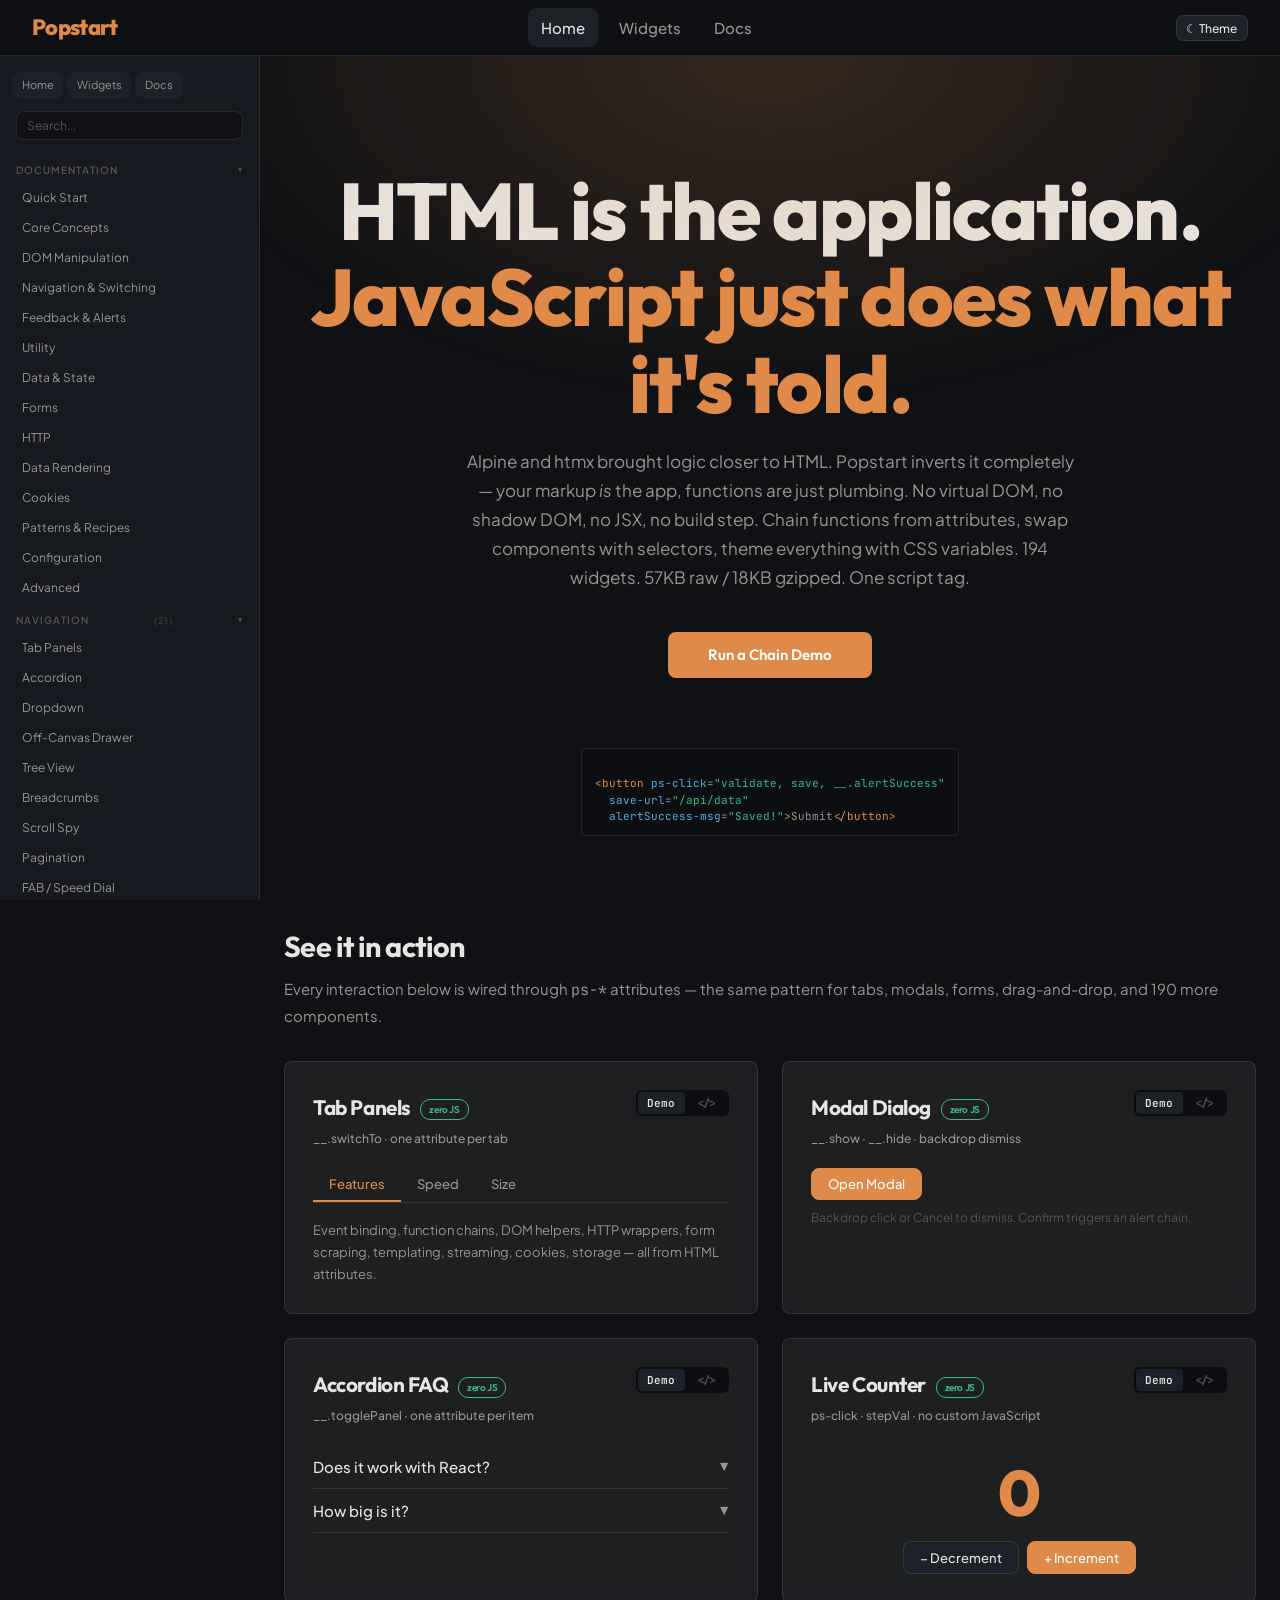
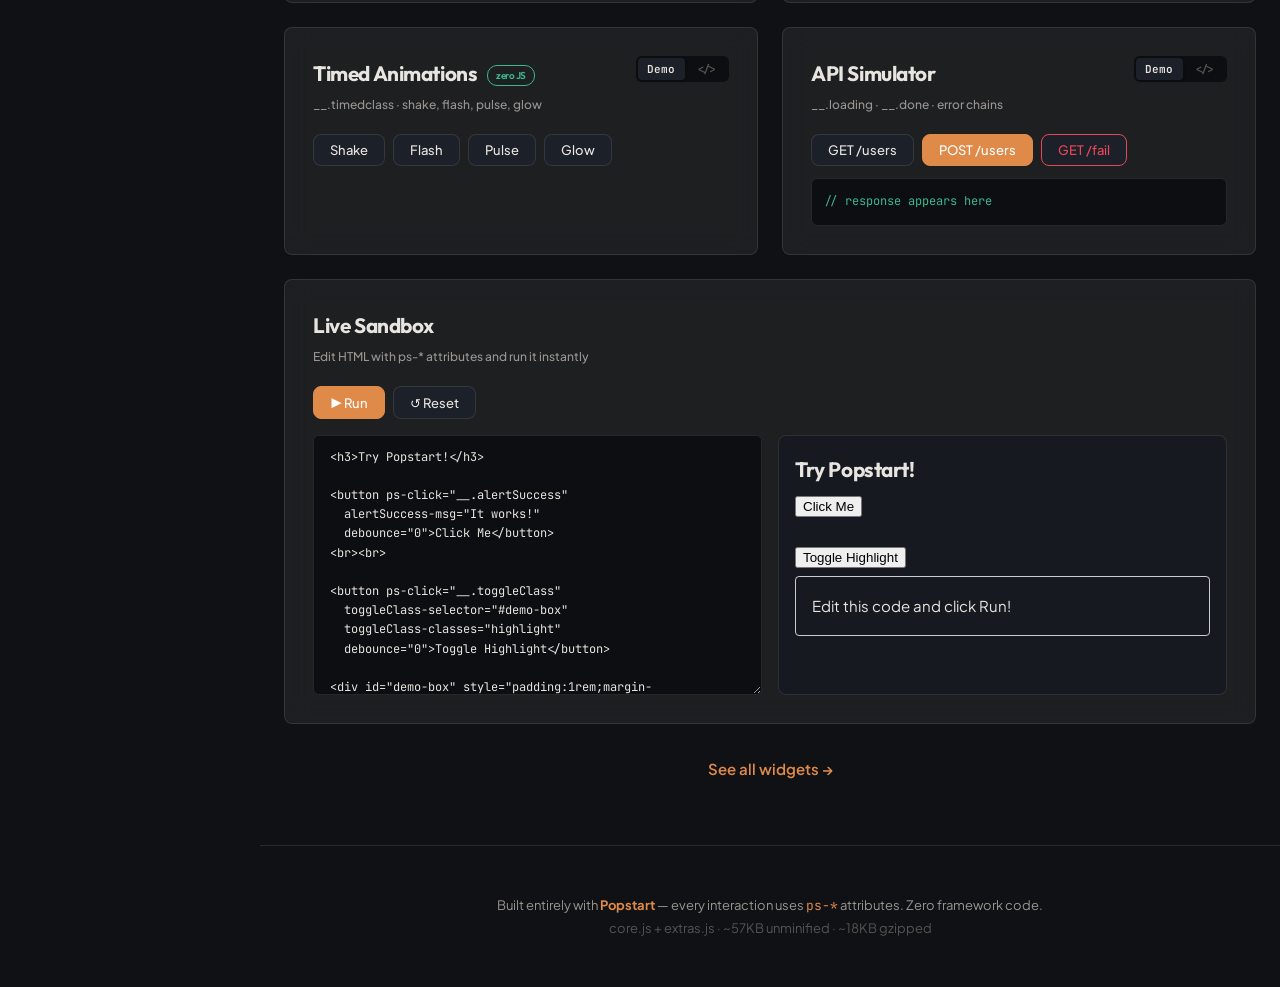
==== commit 5b608f4c: "Add Go demo server and scope widget handlers" ====
--- a/index.html
+++ b/index.html
@@ -3908,26 +3908,28 @@
         <div class="src-block">
           <div class="src-label">JavaScript</div>
           <pre><code>// Nav click → scroll within container (not the page)
-var scroll = document.getElementById('spy-scroll')
-document.querySelectorAll('.spy-link').forEach(btn =&gt; {
-  btn.onclick = () =&gt; {
-    var t = document.querySelector(btn.dataset.spyTarget)
-    scroll.scrollTo({top: t.offsetTop - scroll.offsetTop,
-      behavior:'smooth'})
-  }
-})
-// Scroll → highlight active nav link
-var observer = new IntersectionObserver(entries =&gt; {
-  entries.forEach(e =&gt; {
-    if (!e.isIntersecting) return
-    document.querySelectorAll('.spy-link').forEach(b =&gt;
-      b.classList.toggle('active',
-        b.dataset.spyTarget === '#'+e.target.id))
+document.querySelectorAll('.scrollspy-layout').forEach(widget =&gt; {
+  if (widget.dataset.spyInit) return
+  widget.dataset.spyInit = '1'
+  var scroll = widget.querySelector('.scrollspy-content')
+  var links = widget.querySelectorAll('.spy-link')
+  var sections = widget.querySelectorAll('.scrollspy-section')
+  links.forEach(btn =&gt; {
+    btn.onclick = () =&gt; {
+      var t = widget.querySelector(btn.dataset.spyTarget)
+      if (!t) return
+      scroll.scrollTo({top: t.offsetTop - scroll.offsetTop, behavior:'smooth'})
+    }
   })
-}, {root: document.getElementById('spy-scroll'),
-   threshold: 0.4})
-document.querySelectorAll('.scrollspy-section')
-  .forEach(s =&gt; observer.observe(s))</code></pre>
+  var observer = new IntersectionObserver(entries =&gt; {
+    entries.forEach(e =&gt; {
+      if (!e.isIntersecting) return
+      links.forEach(b =&gt;
+        b.classList.toggle('active', b.dataset.spyTarget === '#'+e.target.id))
+    })
+  }, {root: scroll, threshold: 0.4})
+  sections.forEach(s =&gt; observer.observe(s))
+})</code></pre>
         </div>
       </div>
     </div>
@@ -3952,23 +3954,23 @@
         <div class="pagination">
           <button class="page-btn" ps-click="paginatePrev" debounce="0">&laquo; Prev</button>
           <button class="page-btn active" data-page="1" ps-click="__.switchTo"
-            switchTo-siblings=".pagination .page-btn"
+            switchTo-siblings="#pagination-demo .pagination .page-btn[data-page]"
             switchTo-hide="#pagination-demo .page-content"
             switchTo-show="#pg-1" debounce="0">1</button>
           <button class="page-btn" data-page="2" ps-click="__.switchTo"
-            switchTo-siblings=".pagination .page-btn"
+            switchTo-siblings="#pagination-demo .pagination .page-btn[data-page]"
             switchTo-hide="#pagination-demo .page-content"
             switchTo-show="#pg-2" debounce="0">2</button>
           <button class="page-btn" data-page="3" ps-click="__.switchTo"
-            switchTo-siblings=".pagination .page-btn"
+            switchTo-siblings="#pagination-demo .pagination .page-btn[data-page]"
             switchTo-hide="#pagination-demo .page-content"
             switchTo-show="#pg-3" debounce="0">3</button>
           <button class="page-btn" data-page="4" ps-click="__.switchTo"
-            switchTo-siblings=".pagination .page-btn"
+            switchTo-siblings="#pagination-demo .pagination .page-btn[data-page]"
             switchTo-hide="#pagination-demo .page-content"
             switchTo-show="#pg-4" debounce="0">4</button>
           <button class="page-btn" data-page="5" ps-click="__.switchTo"
-            switchTo-siblings=".pagination .page-btn"
+            switchTo-siblings="#pagination-demo .pagination .page-btn[data-page]"
             switchTo-hide="#pagination-demo .page-content"
             switchTo-show="#pg-5" debounce="0">5</button>
           <button class="page-btn" ps-click="paginateNext" debounce="0">Next &raquo;</button>
@@ -3985,7 +3987,7 @@
           <pre><code>&lt;div class="pagination"&gt;
   &lt;button class="page-btn active"
     <strong style="color:var(--accent)">ps-click="__.switchTo"</strong>
-    switchTo-siblings=".pagination .page-btn"
+    switchTo-siblings=".pagination .page-btn[data-page]"
     switchTo-hide=".page-content"
     switchTo-show="#pg-1"&gt;1&lt;/button&gt;
   &lt;button class="page-btn" ... switchTo-show="#pg-2"&gt;2&lt;/button&gt;
@@ -4168,12 +4170,12 @@
       </div>
       <div id="sharemenu-demo">
         <div class="share-wrap">
-          <button class="btn accent" ps-click="__.toggle" toggle-selector="#share-dropdown" debounce="0">&#9733; Share</button>
-          <div class="share-dropdown hidden" id="share-dropdown">
-            <a href="#" ps-click="__.copy, __.hide" copy-text="https://popstart.org" hide-selector="#share-dropdown" debounce="0" click-prevent-default="true">&#128279; Copy Link</a>
-            <a href="#" ps-click="__.alertInfo, __.hide" alertInfo-msg="Share to Twitter!" hide-selector="#share-dropdown" debounce="0" click-prevent-default="true">&#120143; Twitter</a>
-            <a href="#" ps-click="__.alertInfo, __.hide" alertInfo-msg="Share to LinkedIn!" hide-selector="#share-dropdown" debounce="0" click-prevent-default="true">&#128101; LinkedIn</a>
-            <a href="#" ps-click="__.alertInfo, __.hide" alertInfo-msg="Opening email client..." hide-selector="#share-dropdown" debounce="0" click-prevent-default="true">&#9993; Email</a>
+          <button class="btn accent" ps-click="__.toggleNext" debounce="0">&#9733; Share</button>
+          <div class="share-dropdown hidden">
+            <a href="#" ps-click="__.copy, __.hideClosest" copy-text="https://popstart.org" hideClosest-match=".share-dropdown" debounce="0" click-prevent-default="true">&#128279; Copy Link</a>
+            <a href="#" ps-click="__.alertInfo, __.hideClosest" alertInfo-msg="Share to Twitter!" hideClosest-match=".share-dropdown" debounce="0" click-prevent-default="true">&#120143; Twitter</a>
+            <a href="#" ps-click="__.alertInfo, __.hideClosest" alertInfo-msg="Share to LinkedIn!" hideClosest-match=".share-dropdown" debounce="0" click-prevent-default="true">&#128101; LinkedIn</a>
+            <a href="#" ps-click="__.alertInfo, __.hideClosest" alertInfo-msg="Opening email client..." hideClosest-match=".share-dropdown" debounce="0" click-prevent-default="true">&#9993; Email</a>
           </div>
         </div>
         <p style="font-size:var(--fs-xs);color:var(--fg3);margin-top:var(--sp-2)">Click Share to toggle dropdown. Each option chains an action then closes the menu.</p>
@@ -4182,16 +4184,15 @@
         <div class="src-block">
           <div class="src-label">HTML</div>
           <pre><code>&lt;button class="btn accent"
-  <strong style="color:var(--accent)">ps-click="__.toggle"</strong>
-  <strong style="color:var(--accent)">toggle-selector="#share-dropdown"</strong>&gt;Share&lt;/button&gt;
-
-&lt;div class="share-dropdown hidden" id="share-dropdown"&gt;
-  &lt;a <strong style="color:var(--accent)">ps-click="__.copy, __.hide"</strong>
+  <strong style="color:var(--accent)">ps-click="__.toggleNext"</strong>&gt;Share&lt;/button&gt;
+
+&lt;div class="share-dropdown hidden"&gt;
+  &lt;a <strong style="color:var(--accent)">ps-click="__.copy, __.hideClosest"</strong>
     copy-text="https://popstart.org"
-    hide-selector="#share-dropdown"&gt;Copy Link&lt;/a&gt;
-  &lt;a <strong style="color:var(--accent)">ps-click="__.alertInfo, __.hide"</strong>
+    hideClosest-match=".share-dropdown"&gt;Copy Link&lt;/a&gt;
+  &lt;a <strong style="color:var(--accent)">ps-click="__.alertInfo, __.hideClosest"</strong>
     alertInfo-msg="Share to Twitter!"
-    hide-selector="#share-dropdown"&gt;Twitter&lt;/a&gt;
+    hideClosest-match=".share-dropdown"&gt;Twitter&lt;/a&gt;
 &lt;/div&gt;</code></pre>
         </div>
         <div class="src-block">
@@ -5512,8 +5513,8 @@
         </div>
       </div>
       <div id="imgzoom-demo">
-        <div class="imgzoom-container" id="imgzoom-box" style="width:100%;max-width:400px">
-          <div class="imgzoom-placeholder" id="imgzoom-surface">
+        <div class="imgzoom-container" style="width:100%;max-width:400px">
+          <div class="imgzoom-placeholder imgzoom-surface">
             <div style="text-align:center">
               <div style="font-size:2rem;margin-bottom:var(--sp-2)">&#127756;</div>
               <strong style="color:var(--fg)">Hover to zoom</strong><br>
@@ -5525,21 +5526,24 @@
               </div>
             </div>
           </div>
-          <div class="imgzoom-lens" id="imgzoom-lens"></div>
+          <div class="imgzoom-lens"></div>
         </div>
       </div>
       <div id="imgzoom-src" class="hidden">
         <div class="src-block">
           <div class="src-label">HTML</div>
-          <pre><code>&lt;div class="imgzoom-container" id="imgzoom-box"&gt;
+          <pre><code>&lt;div class="imgzoom-container"&gt;
+  &lt;div class="imgzoom-surface"&gt;...&lt;/div&gt;
   &lt;img src="photo.jpg" class="imgzoom-img"&gt;
   &lt;div class="imgzoom-lens"&gt;&lt;/div&gt;
 &lt;/div&gt;</code></pre>
         </div>
         <div class="src-block">
           <div class="src-label">JavaScript</div>
-          <pre><code>// Lens follows the cursor position within the container
-let box = document.getElementById('imgzoom-box')
+          <pre><code>// Bind per widget instance, not by page-global id
+let container = document.querySelector('.imgzoom-container')
+let box = container.querySelector('.imgzoom-surface')
+let lens = container.querySelector('.imgzoom-lens')
 box.addEventListener('mousemove', e =&gt; {
   let rect = box.getBoundingClientRect()
   let x = e.clientX - rect.left, y = e.clientY - rect.top
@@ -7859,10 +7863,10 @@
         <div class="cc-scene">
           <div class="cc-card">
             <div class="cc-chip"></div>
-            <div class="cc-number" id="cc-num-display">&#8226;&#8226;&#8226;&#8226; &#8226;&#8226;&#8226;&#8226; &#8226;&#8226;&#8226;&#8226; &#8226;&#8226;&#8226;&#8226;</div>
+            <div class="cc-number">&#8226;&#8226;&#8226;&#8226; &#8226;&#8226;&#8226;&#8226; &#8226;&#8226;&#8226;&#8226; &#8226;&#8226;&#8226;&#8226;</div>
             <div class="cc-bottom">
-              <div class="cc-name" id="cc-name-display">YOUR NAME</div>
-              <div class="cc-expiry" id="cc-exp-display">MM/YY</div>
+              <div class="cc-name">YOUR NAME</div>
+              <div class="cc-expiry">MM/YY</div>
             </div>
           </div>
         </div>
@@ -7978,13 +7982,13 @@
 &lt;div class="cc-scene"&gt;
   &lt;div class="cc-card"&gt;
     &lt;div class="cc-chip"&gt;&lt;/div&gt;
-    &lt;div class="cc-number" id="cc-num-display"&gt;
+    &lt;div class="cc-number"&gt;
       &amp;#8226;&amp;#8226;&amp;#8226;&amp;#8226; &amp;#8226;&amp;#8226;&amp;#8226;&amp;#8226;
       &amp;#8226;&amp;#8226;&amp;#8226;&amp;#8226; &amp;#8226;&amp;#8226;&amp;#8226;&amp;#8226;
     &lt;/div&gt;
     &lt;div class="cc-bottom"&gt;
-      &lt;div class="cc-name" id="cc-name-display"&gt;YOUR NAME&lt;/div&gt;
-      &lt;div class="cc-expiry" id="cc-exp-display"&gt;MM/YY&lt;/div&gt;
+      &lt;div class="cc-name"&gt;YOUR NAME&lt;/div&gt;
+      &lt;div class="cc-expiry"&gt;MM/YY&lt;/div&gt;
     &lt;/div&gt;
   &lt;/div&gt;
 &lt;/div&gt;
@@ -8010,20 +8014,23 @@
   var display = v
   while (display.length &lt; 16) display += '\u2022'
   var formatted = display.replace(/(.{4})/g, '$1 ').trim()
-  document.getElementById('cc-num-display')
+  this.closest('[data-widget="creditcard"]')
+    .querySelector('.cc-number')
     .textContent = formatted
 }
 
 // Live-update the cardholder name
 function ccUpdateName() {
   var v = this.value.toUpperCase()
-  document.getElementById('cc-name-display')
+  this.closest('[data-widget="creditcard"]')
+    .querySelector('.cc-name')
     .textContent = v || 'YOUR NAME'
 }
 
 // Live-update the expiry date
 function ccUpdateExp() {
-  document.getElementById('cc-exp-display')
+  this.closest('[data-widget="creditcard"]')
+    .querySelector('.cc-expiry')
     .textContent = this.value || 'MM/YY'
 }</code></pre>
         </div>
@@ -8050,18 +8057,18 @@
       </div>
       <div id="mentioninput-demo">
         <div class="mi-wrap">
-          <input class="mi-input" id="mi-field" placeholder="Type @ to mention a user..." ps-input="miSearch" debounce="0" autocomplete="off">
-          <div class="mi-dropdown" id="mi-drop"></div>
+          <input class="mi-input" placeholder="Type @ to mention a user..." ps-input="miSearch" debounce="0" autocomplete="off">
+          <div class="mi-dropdown"></div>
         </div>
         <p style="font-size:var(--fs-xs);color:var(--fg3);padding:0 var(--sp-3) var(--sp-2)">Try typing <code>@a</code> or <code>@s</code></p>
       </div>
       <div id="mentioninput-src" class="hidden">
         <div class="src-block">
           <div class="src-label">HTML</div>
-          <pre><code>&lt;input class="mi-input" id="mi-field"
+          <pre><code>&lt;input class="mi-input"
   placeholder="Type @ to mention..."
   <strong style="color:var(--accent)">ps-input="miSearch"</strong> debounce="0"&gt;
-&lt;div class="mi-dropdown" id="mi-drop"&gt;&lt;/div&gt;</code></pre>
+&lt;div class="mi-dropdown"&gt;&lt;/div&gt;</code></pre>
         </div>
         <div class="src-block">
           <div class="src-label">JavaScript</div>
@@ -8073,7 +8080,8 @@
 function miSearch() {
   var v = this.value
   var at = v.lastIndexOf('@')
-  var drop = document.getElementById('mi-drop')
+  var wrap = this.closest('.mi-wrap')
+  var drop = wrap.querySelector('.mi-dropdown')
   if (at === -1 || at === v.length - 1) {
     drop.classList.remove('show'); return
   }
@@ -8083,20 +8091,23 @@
   })
   if (!hits.length) { drop.classList.remove('show'); return }
   drop.innerHTML = hits.map(function(u) {
-    return '&lt;div class="mi-item" onclick="miPick(\'' +
-      u.name + '\')"&gt;&lt;span class="mi-avatar"&gt;' +
+    return '&lt;div class="mi-item" ps-click="miPick" ' +
+      'miPick-name="' + u.name + '" debounce="0"&gt;' +
+      '&lt;span class="mi-avatar"&gt;' +
       u.init + '&lt;/span&gt;' + u.name + '&lt;/div&gt;'
   }).join('')
+  __.Popstart()
   drop.classList.add('show')
 }
-function miPick(name) {
-  var el = document.getElementById('mi-field')
-  var at = el.value.lastIndexOf('@')
-  el.value = el.value.substring(0, at) +
+function miPick(name, el) {
+  var wrap = el.closest('.mi-wrap')
+  var field = wrap.querySelector('.mi-input')
+  var at = field.value.lastIndexOf('@')
+  field.value = field.value.substring(0, at) +
     '@' + name + ' '
-  document.getElementById('mi-drop')
+  wrap.querySelector('.mi-dropdown')
     .classList.remove('show')
-  el.focus()
+  field.focus()
 }</code></pre>
         </div>
       </div>
@@ -10480,10 +10491,10 @@
         </div>
       </div>
       <div id="beforeafter-demo">
-        <div class="ba-container" id="ba-slider" onmousedown="initCompare(event)" ontouchstart="initCompare(event)">
+        <div class="ba-container" onmousedown="initCompare(event)" ontouchstart="initCompare(event)">
           <div class="ba-layer ba-before" style="background:linear-gradient(135deg,#1a1a2e,#16213e,#0f3460)">Before</div>
-          <div class="ba-layer ba-after" id="ba-after" style="background:linear-gradient(135deg,#e08a4a,#f0a060,#f5c542)">After</div>
-          <div class="ba-handle" id="ba-handle"></div>
+          <div class="ba-layer ba-after" style="background:linear-gradient(135deg,#e08a4a,#f0a060,#f5c542)">After</div>
+          <div class="ba-handle"></div>
           <span class="ba-label left">Before</span>
           <span class="ba-label right">After</span>
         </div>
@@ -10492,19 +10503,21 @@
       <div id="beforeafter-src" class="hidden">
         <div class="src-block">
           <div class="src-label">HTML</div>
-          <pre><code>&lt;div class="ba-container" id="ba-slider"
-  <strong style="color:var(--accent)">ps-mousedown="initCompare"</strong>&gt;
+          <pre><code>&lt;div class="ba-container"
+  <strong style="color:var(--accent)">onmousedown="initCompare(event)"</strong>
+  ontouchstart="initCompare(event)"&gt;
   &lt;div class="ba-layer ba-before"&gt;Before&lt;/div&gt;
-  &lt;div class="ba-layer ba-after" id="ba-after"&gt;After&lt;/div&gt;
-  &lt;div class="ba-handle" id="ba-handle"&gt;&lt;/div&gt;
+  &lt;div class="ba-layer ba-after"&gt;After&lt;/div&gt;
+  &lt;div class="ba-handle"&gt;&lt;/div&gt;
 &lt;/div&gt;</code></pre>
         </div>
         <div class="src-block">
           <div class="src-label">JavaScript</div>
           <pre><code>function initCompare(ev) {
-  var slider = document.getElementById('ba-slider')
-  var after = document.getElementById('ba-after')
-  var handle = document.getElementById('ba-handle')
+  var slider = ev.currentTarget ||
+    ev.target.closest('.ba-container')
+  var after = slider.querySelector('.ba-after')
+  var handle = slider.querySelector('.ba-handle')
   function move(e) {
     var rect = slider.getBoundingClientRect()
     var x = (e.touches ? e.touches[0].clientX : e.clientX)
@@ -12507,7 +12520,7 @@
             <div class="il-icon success">&#128274;</div>
             <div class="il-text">
               <h4>Secure by Default</h4>
-              <p>XSS-safe attribute parsing. No eval. No innerHTML injection.</p>
+              <p>XSS-safe attribute parsing. Sanitized HTML sinks by default. No implicit eval in the runtime.</p>
             </div>
           </div>
           <div class="il-item">
@@ -15789,7 +15802,7 @@
       <div id="scrollprogress-demo">
         <div class="sp-wrapper">
           <div class="sp-bar"><div class="sp-fill" id="sp-fill"></div></div>
-          <div class="sp-content" id="sp-scroller" onscroll="spUpdate()">
+          <div class="sp-content" onscroll="spUpdate(this)">
             <p><strong>Chapter 1: The Beginning</strong></p>
             <p>In the world of web development, interactivity has always been the bridge between static content and dynamic experiences. For decades, developers have relied on complex frameworks to make their pages come alive.</p>
             <p><strong>Chapter 2: A New Approach</strong></p>
@@ -15809,17 +15822,17 @@
           <pre><code>&lt;div class="sp-bar"&gt;
   &lt;div class="sp-fill" id="sp-fill"&gt;&lt;/div&gt;
 &lt;/div&gt;
-&lt;div class="sp-content" <strong style="color:var(--accent)">onscroll="spUpdate()"</strong>&gt;
+&lt;div class="sp-content" <strong style="color:var(--accent)">onscroll="spUpdate(this)"</strong>&gt;
   &lt;p&gt;Scrollable content...&lt;/p&gt;
 &lt;/div&gt;</code></pre>
         </div>
         <div class="src-block">
           <div class="src-label">JavaScript</div>
-          <pre><code>function spUpdate() {
-  var el = document.getElementById('sp-scroller')
+          <pre><code>function spUpdate(el) {
   var pct = el.scrollTop /
     (el.scrollHeight - el.clientHeight) * 100
-  document.getElementById('sp-fill')
+  el.closest('.sp-wrapper')
+    .querySelector('.sp-fill')
     .style.width = pct + '%'
 }</code></pre>
         </div>
@@ -18483,7 +18496,7 @@
           <div class="ssnap-card"><div class="ssnap-icon">&#128230;</div><h4>Tiny</h4><p>Under 18KB gzipped for core + extras.</p></div>
           <div class="ssnap-card"><div class="ssnap-icon">&#128736;</div><h4>Flexible</h4><p>Compose any behavior from simple parts.</p></div>
           <div class="ssnap-card"><div class="ssnap-icon">&#127912;</div><h4>Styled</h4><p>Works with any CSS framework or custom theme.</p></div>
-          <div class="ssnap-card"><div class="ssnap-icon">&#128274;</div><h4>Secure</h4><p>No eval, no innerHTML abuse, no surprises.</p></div>
+          <div class="ssnap-card"><div class="ssnap-icon">&#128274;</div><h4>Secure</h4><p>Sanitized defaults, explicit escape hatches, no hidden surprises.</p></div>
           <div class="ssnap-card"><div class="ssnap-icon">&#9203;</div><h4>Instant</h4><p>DOMContentLoaded and you are live.</p></div>
         </div>
       </div>
@@ -18617,7 +18630,7 @@
       </div>
       <div id="scrollanim-demo">
         <p style="font-size:var(--fs-xs);color:var(--fg3);padding:var(--sp-2) var(--sp-3) 0">Scroll down inside the container to reveal items.</p>
-        <div class="sr-scroll" id="sr-scroller">
+        <div class="sr-scroll">
           <div class="sr-item"><h4>First Section</h4><p>Fades in from below as you scroll.</p></div>
           <div class="sr-item"><h4>Second Section</h4><p>Each item animates independently.</p></div>
           <div class="sr-item"><h4>Third Section</h4><p>Uses IntersectionObserver for performance.</p></div>
@@ -18629,7 +18642,7 @@
       <div id="scrollanim-src" class="hidden">
         <div class="src-block">
           <div class="src-label">HTML</div>
-          <pre><code>&lt;div class="sr-scroll" id="sr-scroller"&gt;
+          <pre><code>&lt;div class="sr-scroll"&gt;
   &lt;div class="sr-item"&gt;
     &lt;h4&gt;Section&lt;/h4&gt;
     &lt;p&gt;Content reveals on scroll.&lt;/p&gt;
@@ -18640,15 +18653,20 @@
         <div class="src-block">
           <div class="src-label">JavaScript</div>
           <pre><code>function initScrollReveal() {
-  var scroller = document.getElementById('sr-scroller')
-  var obs = new IntersectionObserver(function(entries) {
-    entries.forEach(function(entry) {
-      if (entry.isIntersecting)
-        entry.target.classList.add('sr-visible')
+  document.querySelectorAll('.sr-scroll')
+    .forEach(function(scroller) {
+      var obs = new IntersectionObserver(
+        function(entries) {
+          entries.forEach(function(entry) {
+            if (entry.isIntersecting)
+              entry.target.classList.add('sr-visible')
+          })
+        },
+        { root: scroller, threshold: 0.2 }
+      )
+      scroller.querySelectorAll('.sr-item')
+        .forEach(function(el) { obs.observe(el) })
     })
-  }, { root: scroller, threshold: 0.2 })
-  scroller.querySelectorAll('.sr-item')
-    .forEach(function(el) { obs.observe(el) })
 }
 // called on page load
 initScrollReveal()</code></pre>
@@ -19595,30 +19613,32 @@
 // SCROLLSPY — real scroll-position tracking
 // ══════════════════════════════════════════════
 ;(function() {
-  var scroll = document.getElementById('scrollspy-scroll')
-  var nav = document.getElementById('scrollspy-nav-links')
-  if (!scroll || !nav) return
-  var links = nav.querySelectorAll('.spy-link')
-  var sections = scroll.querySelectorAll('.scrollspy-section')
-
-  // Click → scroll within container only (not the page)
-  links.forEach(function(btn) {
-    btn.addEventListener('click', function() {
-      var target = document.querySelector(btn.dataset.spyTarget)
-      if (target) scroll.scrollTo({top: target.offsetTop - scroll.offsetTop, behavior: 'smooth'})
-    })
-  })
-
-  // Scroll → highlight active nav link
-  var observer = new IntersectionObserver(function(entries) {
-    entries.forEach(function(e) {
-      if (!e.isIntersecting) return
-      links.forEach(function(b) {
-        b.classList.toggle('active', b.dataset.spyTarget === '#' + e.target.id)
+  document.querySelectorAll('.scrollspy-layout').forEach(function(widget) {
+    if (widget.dataset.spyInit) return
+    widget.dataset.spyInit = '1'
+    var scroll = widget.querySelector('.scrollspy-content')
+    var nav = widget.querySelector('.scrollspy-nav')
+    if (!scroll || !nav) return
+    var links = nav.querySelectorAll('.spy-link')
+    var sections = scroll.querySelectorAll('.scrollspy-section')
+
+    links.forEach(function(btn) {
+      btn.addEventListener('click', function() {
+        var target = widget.querySelector(btn.dataset.spyTarget)
+        if (target) scroll.scrollTo({top: target.offsetTop - scroll.offsetTop, behavior: 'smooth'})
       })
     })
-  }, {root: scroll, threshold: 0.4})
-  sections.forEach(function(s) { observer.observe(s) })
+
+    var observer = new IntersectionObserver(function(entries) {
+      entries.forEach(function(e) {
+        if (!e.isIntersecting) return
+        links.forEach(function(b) {
+          b.classList.toggle('active', b.dataset.spyTarget === '#' + e.target.id)
+        })
+      })
+    }, {root: scroll, threshold: 0.4})
+    sections.forEach(function(s) { observer.observe(s) })
+  })
 })();
 
 // ══════════════════════════════════════════════
@@ -19633,6 +19653,17 @@
   if (min !== undefined && min !== '') v = Math.max(v, parseFloat(min))
   if (max !== undefined && max !== '') v = Math.min(v, parseFloat(max))
   el.textContent = v
+}
+
+function widgetRoot(el, widgetName) {
+  if (!el || !el.closest) return null
+  var selector = widgetName ? '.card[data-widget="' + widgetName + '"]' : '.card[data-widget]'
+  return el.closest(selector)
+}
+
+function widgetFind(el, widgetName, selector) {
+  var root = widgetRoot(el, widgetName)
+  return root ? root.querySelector(selector) : null
 }
 
 // ══════════════════════════════════════════════
@@ -19984,22 +20015,26 @@
 // PAGINATION
 // ══════════════════════════════════════════════
 function paginatePrev() {
-  var active = document.querySelector('.pagination .page-btn.active[data-page]');
+  var pager = this && this.closest ? this.closest('.pagination') : null
+  if (!pager) return
+  var active = pager.querySelector('.page-btn.active[data-page]');
   if (active) {
     var cur = parseInt(active.getAttribute('data-page'));
     var prev = cur > 1 ? cur - 1 : 1;
-    var btn = document.querySelector('.pagination .page-btn[data-page="' + prev + '"]');
+    var btn = pager.querySelector('.page-btn[data-page="' + prev + '"]');
     if (btn) __.trigger(btn, 'click');
   }
 }
 function paginateNext() {
-  var active = document.querySelector('.pagination .page-btn.active[data-page]');
+  var pager = this && this.closest ? this.closest('.pagination') : null
+  if (!pager) return
+  var active = pager.querySelector('.page-btn.active[data-page]');
   if (active) {
     var cur = parseInt(active.getAttribute('data-page'));
-    var pages = document.querySelectorAll('.pagination .page-btn[data-page]');
+    var pages = pager.querySelectorAll('.page-btn[data-page]');
     var max = pages.length;
     var next = cur < max ? cur + 1 : max;
-    var btn = document.querySelector('.pagination .page-btn[data-page="' + next + '"]');
+    var btn = pager.querySelector('.page-btn[data-page="' + next + '"]');
     if (btn) __.trigger(btn, 'click');
   }
 }
@@ -20236,9 +20271,11 @@
 
 /* Before/After comparison slider */
 function initCompare(ev) {
-  var slider = document.getElementById('ba-slider')
-  var after = document.getElementById('ba-after')
-  var handle = document.getElementById('ba-handle')
+  var slider = ev.currentTarget || ev.target.closest('.ba-container')
+  if (!slider) return
+  var after = slider.querySelector('.ba-after')
+  var handle = slider.querySelector('.ba-handle')
+  if (!after || !handle) return
   function move(e) {
     e.preventDefault()
     var rect = slider.getBoundingClientRect()
@@ -20263,29 +20300,32 @@
 
 // ── Image Zoom ──
 ;(function() {
-  var box = document.getElementById('imgzoom-surface')
-  var lens = document.getElementById('imgzoom-lens')
-  if (!box || !lens) return
-  var zoomFactor = 3
-  var lensSize = 120
-  var halfLens = lensSize / 2
-  var container = document.getElementById('imgzoom-box')
-  var img = container ? container.querySelector('.imgzoom-img') : null
-  var imgReady = img && img.complete
-  if (img && !imgReady) img.addEventListener('load', function() { imgReady = true })
-  box.addEventListener('mousemove', function(e) {
-    var rect = box.getBoundingClientRect()
-    var x = e.clientX - rect.left
-    var y = e.clientY - rect.top
-    lens.style.left = (x - halfLens) + 'px'
-    lens.style.top = (y - halfLens) + 'px'
-    lens.style.display = 'block'
-    lens.style.backgroundImage = imgReady ? 'url(' + img.src + ')' : 'linear-gradient(135deg,#1a2a1a,#0a1a0a)'
-    lens.style.backgroundSize = (rect.width * zoomFactor) + 'px ' + (rect.height * zoomFactor) + 'px'
-    lens.style.backgroundPosition = (-x * zoomFactor + halfLens) + 'px ' + (-y * zoomFactor + halfLens) + 'px'
-  })
-  box.addEventListener('mouseleave', function() {
-    lens.style.display = 'none'
+  document.querySelectorAll('.imgzoom-container').forEach(function(container) {
+    if (container.dataset.zoomInit) return
+    container.dataset.zoomInit = '1'
+    var box = container.querySelector('.imgzoom-surface')
+    var lens = container.querySelector('.imgzoom-lens')
+    if (!box || !lens) return
+    var zoomFactor = 3
+    var lensSize = 120
+    var halfLens = lensSize / 2
+    var img = container.querySelector('.imgzoom-img')
+    var imgReady = img && img.complete
+    if (img && !imgReady) img.addEventListener('load', function() { imgReady = true })
+    box.addEventListener('mousemove', function(e) {
+      var rect = box.getBoundingClientRect()
+      var x = e.clientX - rect.left
+      var y = e.clientY - rect.top
+      lens.style.left = (x - halfLens) + 'px'
+      lens.style.top = (y - halfLens) + 'px'
+      lens.style.display = 'block'
+      lens.style.backgroundImage = imgReady ? 'url(' + img.src + ')' : 'linear-gradient(135deg,#1a2a1a,#0a1a0a)'
+      lens.style.backgroundSize = (rect.width * zoomFactor) + 'px ' + (rect.height * zoomFactor) + 'px'
+      lens.style.backgroundPosition = (-x * zoomFactor + halfLens) + 'px ' + (-y * zoomFactor + halfLens) + 'px'
+    })
+    box.addEventListener('mouseleave', function() {
+      lens.style.display = 'none'
+    })
   })
 })()
 
@@ -20614,9 +20654,14 @@
 
 /* ── Scroll Progress ── */
 function spUpdate() {
-  var el = document.getElementById('sp-scroller')
-  var pct = el.scrollTop / (el.scrollHeight - el.clientHeight) * 100
-  document.getElementById('sp-fill').style.width = pct + '%'
+  var el = (arguments[0] && arguments[0].nodeType === 1) ? arguments[0] : this
+  if (!el || !el.closest) return
+  var wrap = el.closest('.sp-wrapper')
+  var fill = wrap ? wrap.querySelector('.sp-fill') : null
+  if (!fill) return
+  var total = el.scrollHeight - el.clientHeight
+  var pct = total > 0 ? (el.scrollTop / total * 100) : 0
+  fill.style.width = pct + '%'
 }
 
 /* ── Credit Card Preview ── */
@@ -20625,14 +20670,17 @@
   var display = v
   while (display.length < 16) display += '\u2022'
   var formatted = display.replace(/(.{4})/g, '$1 ').trim()
-  document.getElementById('cc-num-display').textContent = formatted
+  var out = widgetFind(this, 'creditcard', '.cc-number')
+  if (out) out.textContent = formatted
 }
 function ccUpdateName() {
   var v = this.value.toUpperCase()
-  document.getElementById('cc-name-display').textContent = v || 'YOUR NAME'
+  var out = widgetFind(this, 'creditcard', '.cc-name')
+  if (out) out.textContent = v || 'YOUR NAME'
 }
 function ccUpdateExp() {
-  document.getElementById('cc-exp-display').textContent = this.value || 'MM/YY'
+  var out = widgetFind(this, 'creditcard', '.cc-expiry')
+  if (out) out.textContent = this.value || 'MM/YY'
 }
 
 /* ── @Mention Input ── */
@@ -20644,7 +20692,9 @@
 function miSearch() {
   var v = this.value
   var at = v.lastIndexOf('@')
-  var drop = document.getElementById('mi-drop')
+  var wrap = this.closest('.mi-wrap')
+  var drop = wrap ? wrap.querySelector('.mi-dropdown') : null
+  if (!drop) return
   if (at === -1 || at === v.length - 1) {
     drop.classList.remove('show'); return
   }
@@ -20654,31 +20704,38 @@
   })
   if (!hits.length) { drop.classList.remove('show'); return }
   drop.innerHTML = hits.map(function(u) {
-    return '<div class="mi-item" onclick="miPick(\'' + u.name + '\')"><span class="mi-avatar">' + u.init + '</span>' + u.name + '</div>'
+    return '<div class="mi-item" ps-click="miPick" miPick-name="' + __.safify(u.name) + '" debounce="0"><span class="mi-avatar">' + u.init + '</span>' + u.name + '</div>'
   }).join('')
+  __.Popstart()
   drop.classList.add('show')
 }
-function miPick(name) {
-  var el = document.getElementById('mi-field')
-  var at = el.value.lastIndexOf('@')
-  el.value = el.value.substring(0, at) + '@' + name + ' '
-  document.getElementById('mi-drop').classList.remove('show')
-  el.focus()
+function miPick(name, el) {
+  var item = el || this
+  var wrap = item && item.closest ? item.closest('.mi-wrap') : null
+  var field = wrap ? wrap.querySelector('.mi-input') : null
+  var drop = wrap ? wrap.querySelector('.mi-dropdown') : null
+  if (!field || !drop) return
+  var at = field.value.lastIndexOf('@')
+  field.value = field.value.substring(0, at) + '@' + name + ' '
+  drop.classList.remove('show')
+  field.focus()
 }
 
 /* ── Scroll Reveal (IntersectionObserver) ── */
 function initScrollReveal() {
-  var scroller = document.getElementById('sr-scroller')
-  if (!scroller) return
-  var obs = new IntersectionObserver(function(entries) {
-    entries.forEach(function(entry) {
-      if (entry.isIntersecting) {
-        entry.target.classList.add('sr-visible')
-      }
+  document.querySelectorAll('.sr-scroll').forEach(function(scroller) {
+    if (scroller.dataset.srInit) return
+    scroller.dataset.srInit = '1'
+    var obs = new IntersectionObserver(function(entries) {
+      entries.forEach(function(entry) {
+        if (entry.isIntersecting) {
+          entry.target.classList.add('sr-visible')
+        }
+      })
+    }, {root: scroller, threshold: 0.2})
+    scroller.querySelectorAll('.sr-item').forEach(function(el) {
+      obs.observe(el)
     })
-  }, {root: scroller, threshold: 0.2})
-  scroller.querySelectorAll('.sr-item').forEach(function(el) {
-    obs.observe(el)
   })
 }
 if (document.readyState === 'loading') {
@@ -21632,28 +21689,13 @@
   var preview = document.createElement('div')
   preview.className = 'src-run-preview'
   preview.id = scopeId
-  // data attribute for CSS scoping reference
   preview.setAttribute('data-scope', scopeId)
 
-  // Scope CSS: prefix all rules with the preview container ID
-  if (cssCode.trim()) {
-    var scopedCss = scopeCssRules(cssCode, '#' + scopeId)
-    var styleEl = document.createElement('style')
-    styleEl.setAttribute('data-src-scoped', scopeId)
-    styleEl.textContent = scopedCss
-    container.appendChild(styleEl)
-  }
-
-  // Scope HTML: rewrite IDs to avoid collisions with the main page
-  var scopedHtml = scopeHtmlIds(htmlCode.trim(), scopeId)
-
-  // Inject HTML
-  try {
-    preview.insertAdjacentHTML('beforeend', scopedHtml)
-  } catch (err) {
-    showPreviewError(container, 'HTML parse error: ' + err.message)
-    return
-  }
+  var frame = document.createElement('iframe')
+  frame.className = 'wv-frame'
+  frame.setAttribute('sandbox', 'allow-scripts allow-forms allow-modals')
+  frame.setAttribute('loading', 'lazy')
+  frame.style.minHeight = '240px'
 
   // Insert preview below the editor
   var editAreaEl = container.querySelector('.src-edit-area')
@@ -21663,27 +21705,25 @@
     container.appendChild(preview)
   }
 
-  // Execute JS: scope ID references and run in try/catch
-  if (jsCode.trim()) {
-    try {
-      // Rewrite ID references in JS to match scoped IDs
-      var scopedJs = scopeJsIds(jsCode, scopeId)
-      var fn = new Function(scopedJs)
-      fn()
-    } catch (err) {
-      var errDiv = document.createElement('div')
-      errDiv.className = 'src-error-msg'
-      errDiv.textContent = 'JS Error: ' + err.message
-      preview.appendChild(errDiv)
-      preview.classList.add('has-error')
-    }
-  }
-
-  // Rebind Popstart events on the new content
   try {
-    __.Popstart()
-  } catch (e) {
-    // Popstart binding errors are non-fatal
+    var closeTag = new RegExp('</' + 'script', 'gi')
+    var theme = document.documentElement.getAttribute('data-theme') || 'darkglass'
+    var pageStyles = Array.from(document.querySelectorAll('style')).map(function(el) { return el.textContent }).join('\n')
+    var iframeHtml = '<!DOCTYPE html><html lang="en" data-theme="' + theme + '"><head>'
+      + '<meta charset="utf-8"><meta name="viewport" content="width=device-width,initial-scale=1">'
+      + '<link rel="preconnect" href="https://fonts.googleapis.com">'
+      + '<link href="https://fonts.googleapis.com/css2?family=Outfit:wght@400;500;600;700;800&family=Plus+Jakarta+Sans:wght@400;500;600&family=JetBrains+Mono:wght@400;500&display=swap" rel="stylesheet">'
+      + '<style>' + pageStyles + '\n' + cssCode + '</style>'
+      + '<script src="popstart-core.js"><\/script><script src="popstart-extras.js"><\/script>'
+      + '</head><body>' + htmlCode
+      + (jsCode.trim() ? '<script>\n' + jsCode.replace(closeTag, '<\\/' + 'script') + '\n<\/script>' : '')
+      + '<script>(function(){function postHeight(){parent.postMessage({type:\"src-run-height\",scopeId:' + JSON.stringify(scopeId) + ',height:Math.max(document.documentElement.scrollHeight,document.body?document.body.scrollHeight:0,240)},\"*\")} window.addEventListener(\"load\",function(){postHeight();setTimeout(postHeight,60);setTimeout(postHeight,300)}); if(window.ResizeObserver){new ResizeObserver(postHeight).observe(document.documentElement)} window.addEventListener(\"resize\",postHeight)})();<\/script>'
+      + '</body></html>'
+    frame.srcdoc = iframeHtml
+    preview.appendChild(frame)
+  } catch (err) {
+    showPreviewError(container, 'Preview error: ' + err.message)
+    return
   }
 
   // Success flash
@@ -21722,6 +21762,15 @@
     container.appendChild(preview)
   }
 }
+
+window.addEventListener('message', function(event) {
+  var data = event.data || {}
+  if (data.type !== 'src-run-height' || !data.scopeId || !data.height) return
+  var preview = document.getElementById(data.scopeId)
+  if (!preview) return
+  var frame = preview.querySelector('iframe')
+  if (frame) frame.style.height = Math.max(240, Number(data.height) || 240) + 'px'
+})
 
 /**
  * scopeCssRules – prefix CSS selectors with a scope selector to prevent leaking.
